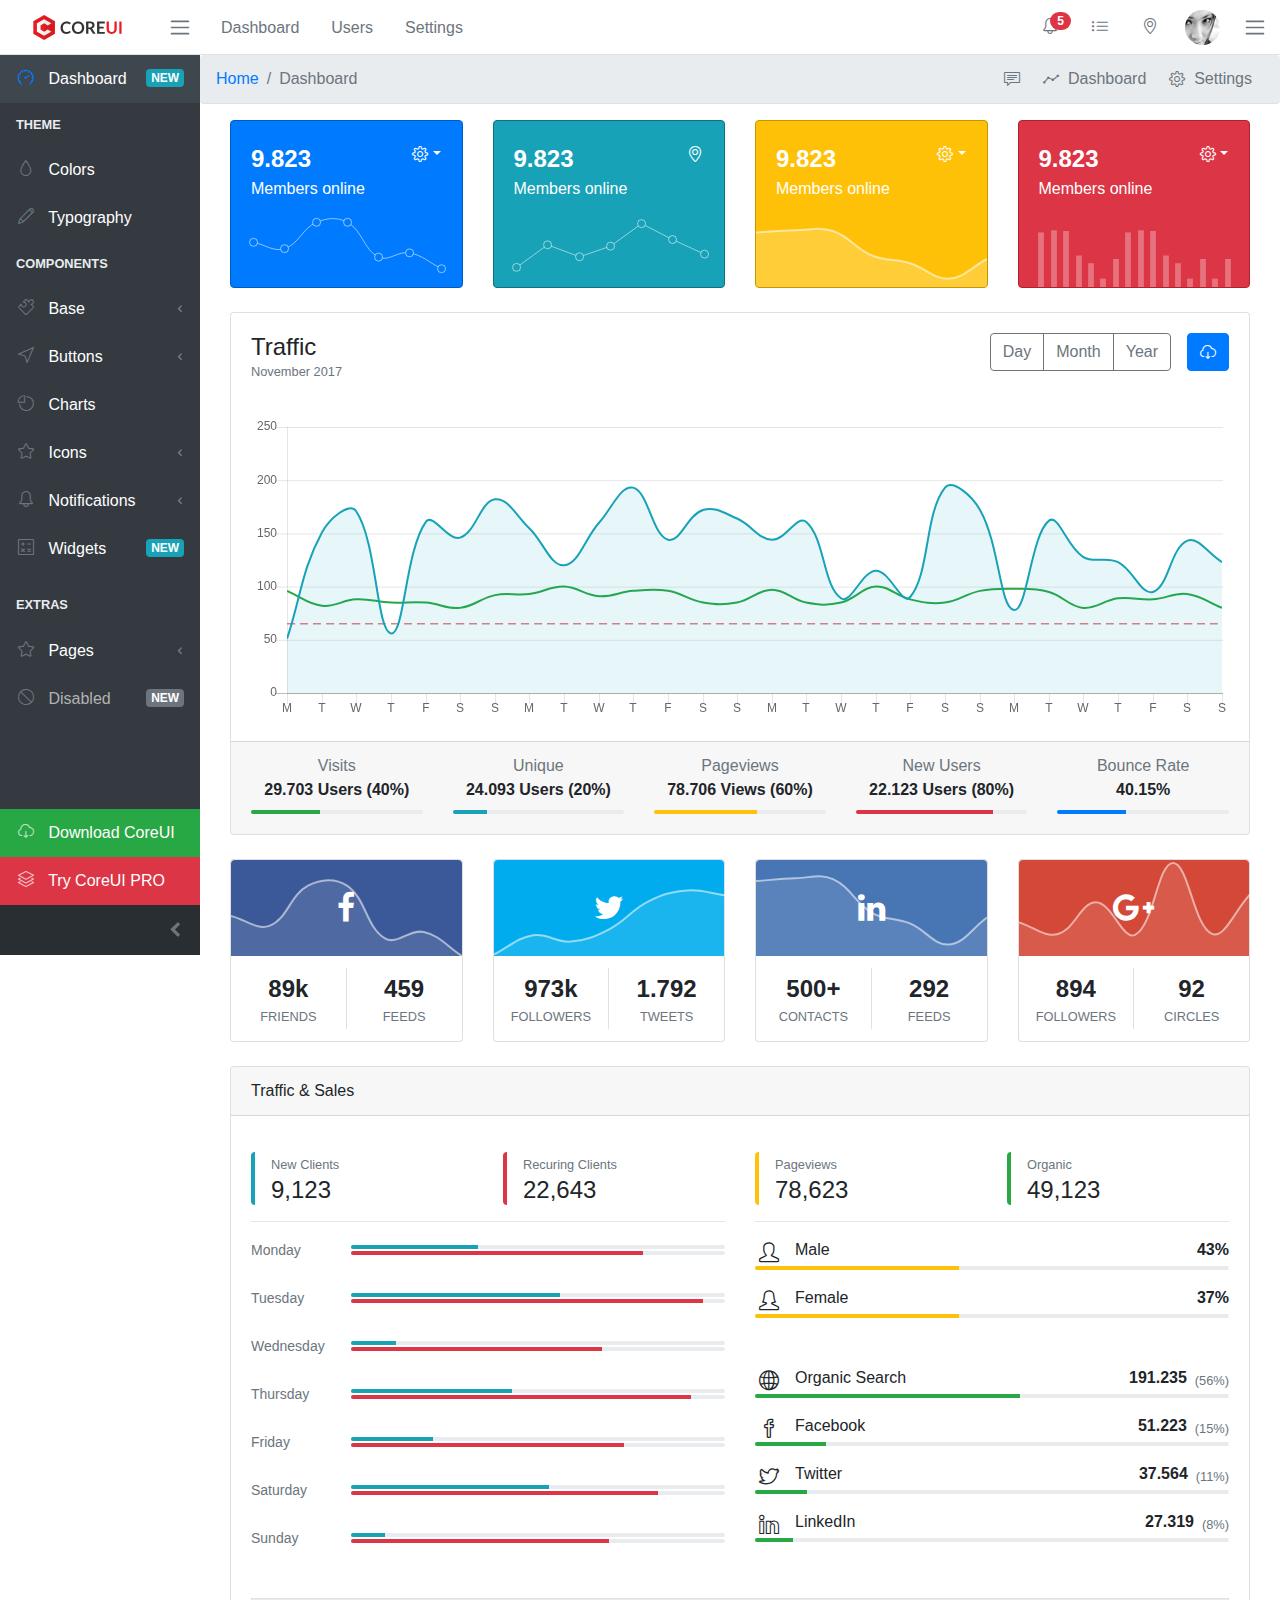
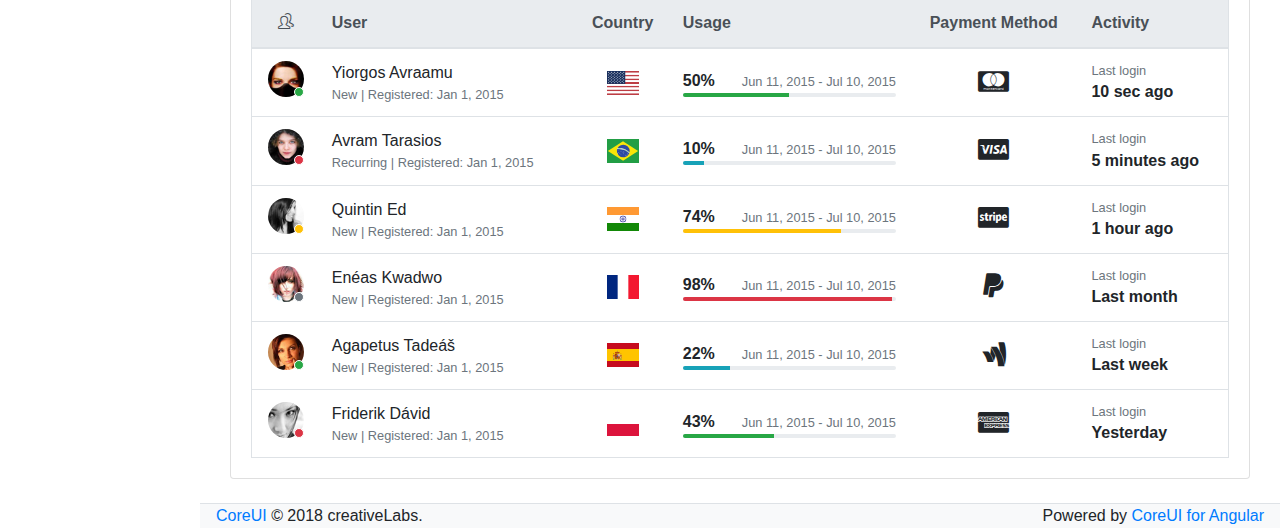
==== index.html @ 4077d8a5 "Auto-generated commit" ====
<!doctype html>
<html lang="en">

<head>
  <meta charset="utf-8">
  <title>DamingCoreUi</title>
  <base href="/daming-core-ui">
  <meta name="viewport" content="width=device-width, initial-scale=1">
  <link rel="icon" type="image/x-icon" href="favicon.ico">
<link rel="stylesheet" href="styles.d18be646c8362ec945e3.css"></head>

<body>
  <app-root>
    <style>
      app-root {
        display: flex;
        justify-content: center;
        align-items: center;
        height: 100vh;

        color: #fff;
        ;
        text-transform: uppercase;
        font-family: -apple-system,
          BlinkMacSystemFont,
          "Segoe UI",
          Roboto,
          Oxygen-Sans,
          Ubuntu,
          Cantarell,
          Helvetica,
          sans-serif;
        font-size: 2.5em;
        text-shadow: 2px 2px 10px rgba(0, 0, 0, 0.2);
      }

      body {
        background: rgb(10, 103, 157);
        ;
        margin: 0;
        padding: 0;
      }

      @keyframes dots {
        50% {
          transform: translateY(-.4rem);
        }

        100% {
          transform: translateY(0);
        }
      }

      .d {
        animation: dots 1.5s ease-out infinite;
      }

      .d-2 {
        animation-delay: .5s;
      }

      .d-3 {
        animation-delay: 1s;
      }
    </style>

    Loading<span class="d">.</span><span class="d d-2">.</span><span class="d d-3">.</span>
  </app-root>
<script type="text/javascript" src="runtime.64cb53bbcc545e497246.js"></script><script type="text/javascript" src="polyfills.f9302dbc86152f29479f.js"></script><script type="text/javascript" src="main.f759478e55ff277aed8b.js"></script></body>

</html>
---- styles.d18be646c8362ec945e3.css ----
@charset "UTF-8";/*!
 * Bootstrap v4.2.1 (https://getbootstrap.com/)
 * Copyright 2011-2018 The Bootstrap Authors
 * Copyright 2011-2018 Twitter, Inc.
 * Licensed under MIT (https://github.com/twbs/bootstrap/blob/master/LICENSE)
 *//*!
 *  Font Awesome 4.7.0 by @davegandy - http://fontawesome.io - @fontawesome
 *  License - http://fontawesome.io/license (Font: SIL OFL 1.1, CSS: MIT License)
 */@font-face{font-family:FontAwesome;src:url(fontawesome-webfont.674f50d287a8c48dc19b.eot?v=4.7.0);src:url(fontawesome-webfont.674f50d287a8c48dc19b.eot?#iefix&v=4.7.0) format('embedded-opentype'),url(fontawesome-webfont.af7ae505a9eed503f8b8.woff2?v=4.7.0) format('woff2'),url(fontawesome-webfont.fee66e712a8a08eef580.woff?v=4.7.0) format('woff'),url(fontawesome-webfont.b06871f281fee6b241d6.ttf?v=4.7.0) format('truetype'),url(fontawesome-webfont.912ec66d7572ff821749.svg?v=4.7.0#fontawesomeregular) format('svg');font-weight:400;font-style:normal}.fa{display:inline-block;font:14px/1 FontAwesome;font-size:inherit;text-rendering:auto;-webkit-font-smoothing:antialiased;-moz-osx-font-smoothing:grayscale}.fa-lg{font-size:1.33333333em;line-height:.75em;vertical-align:-15%}.fa-2x{font-size:2em}.fa-3x{font-size:3em}.fa-4x{font-size:4em}.fa-5x{font-size:5em}.fa-fw{width:1.28571429em;text-align:center}.fa-ul{padding-left:0;margin-left:2.14285714em;list-style-type:none}.fa-ul>li{position:relative}.fa-li{position:absolute;left:-2.14285714em;width:2.14285714em;top:.14285714em;text-align:center}.fa-li.fa-lg{left:-1.85714286em}.fa-border{padding:.2em .25em .15em;border:.08em solid #eee;border-radius:.1em}.fa-pull-left{float:left}.fa-pull-right{float:right}.fa.fa-pull-left{margin-right:.3em}.fa.fa-pull-right{margin-left:.3em}.pull-right{float:right}.pull-left{float:left}.fa.pull-left{margin-right:.3em}.fa.pull-right{margin-left:.3em}.fa-spin{-webkit-animation:2s linear infinite fa-spin;animation:2s linear infinite fa-spin}.fa-pulse{-webkit-animation:1s steps(8) infinite fa-spin;animation:1s steps(8) infinite fa-spin}@-webkit-keyframes fa-spin{0%{-webkit-transform:rotate(0);transform:rotate(0)}100%{-webkit-transform:rotate(359deg);transform:rotate(359deg)}}@keyframes fa-spin{0%{-webkit-transform:rotate(0);transform:rotate(0)}100%{-webkit-transform:rotate(359deg);transform:rotate(359deg)}}.fa-rotate-90{-ms-filter:"progid:DXImageTransform.Microsoft.BasicImage(rotation=1)";-webkit-transform:rotate(90deg);transform:rotate(90deg)}.fa-rotate-180{-ms-filter:"progid:DXImageTransform.Microsoft.BasicImage(rotation=2)";-webkit-transform:rotate(180deg);transform:rotate(180deg)}.fa-rotate-270{-ms-filter:"progid:DXImageTransform.Microsoft.BasicImage(rotation=3)";-webkit-transform:rotate(270deg);transform:rotate(270deg)}.fa-flip-horizontal{-ms-filter:"progid:DXImageTransform.Microsoft.BasicImage(rotation=0, mirror=1)";-webkit-transform:scale(-1,1);transform:scale(-1,1)}.fa-flip-vertical{-ms-filter:"progid:DXImageTransform.Microsoft.BasicImage(rotation=2, mirror=1)";-webkit-transform:scale(1,-1);transform:scale(1,-1)}:root .fa-flip-horizontal,:root .fa-flip-vertical,:root .fa-rotate-180,:root .fa-rotate-270,:root .fa-rotate-90{-webkit-filter:none;filter:none}.fa-stack{position:relative;display:inline-block;width:2em;height:2em;line-height:2em;vertical-align:middle}.fa-stack-1x,.fa-stack-2x{position:absolute;left:0;width:100%;text-align:center}.fa-stack-1x{line-height:inherit}.fa-stack-2x{font-size:2em}.fa-inverse{color:#fff}.fa-glass:before{content:"\f000"}.fa-music:before{content:"\f001"}.fa-search:before{content:"\f002"}.fa-envelope-o:before{content:"\f003"}.fa-heart:before{content:"\f004"}.fa-star:before{content:"\f005"}.fa-star-o:before{content:"\f006"}.fa-user:before{content:"\f007"}.fa-film:before{content:"\f008"}.fa-th-large:before{content:"\f009"}.fa-th:before{content:"\f00a"}.fa-th-list:before{content:"\f00b"}.fa-check:before{content:"\f00c"}.fa-close:before,.fa-remove:before,.fa-times:before{content:"\f00d"}.fa-search-plus:before{content:"\f00e"}.fa-search-minus:before{content:"\f010"}.fa-power-off:before{content:"\f011"}.fa-signal:before{content:"\f012"}.fa-cog:before,.fa-gear:before{content:"\f013"}.fa-trash-o:before{content:"\f014"}.fa-home:before{content:"\f015"}.fa-file-o:before{content:"\f016"}.fa-clock-o:before{content:"\f017"}.fa-road:before{content:"\f018"}.fa-download:before{content:"\f019"}.fa-arrow-circle-o-down:before{content:"\f01a"}.fa-arrow-circle-o-up:before{content:"\f01b"}.fa-inbox:before{content:"\f01c"}.fa-play-circle-o:before{content:"\f01d"}.fa-repeat:before,.fa-rotate-right:before{content:"\f01e"}.fa-refresh:before{content:"\f021"}.fa-list-alt:before{content:"\f022"}.fa-lock:before{content:"\f023"}.fa-flag:before{content:"\f024"}.fa-headphones:before{content:"\f025"}.fa-volume-off:before{content:"\f026"}.fa-volume-down:before{content:"\f027"}.fa-volume-up:before{content:"\f028"}.fa-qrcode:before{content:"\f029"}.fa-barcode:before{content:"\f02a"}.fa-tag:before{content:"\f02b"}.fa-tags:before{content:"\f02c"}.fa-book:before{content:"\f02d"}.fa-bookmark:before{content:"\f02e"}.fa-print:before{content:"\f02f"}.fa-camera:before{content:"\f030"}.fa-font:before{content:"\f031"}.fa-bold:before{content:"\f032"}.fa-italic:before{content:"\f033"}.fa-text-height:before{content:"\f034"}.fa-text-width:before{content:"\f035"}.fa-align-left:before{content:"\f036"}.fa-align-center:before{content:"\f037"}.fa-align-right:before{content:"\f038"}.fa-align-justify:before{content:"\f039"}.fa-list:before{content:"\f03a"}.fa-dedent:before,.fa-outdent:before{content:"\f03b"}.fa-indent:before{content:"\f03c"}.fa-video-camera:before{content:"\f03d"}.fa-image:before,.fa-photo:before,.fa-picture-o:before{content:"\f03e"}.fa-pencil:before{content:"\f040"}.fa-map-marker:before{content:"\f041"}.fa-adjust:before{content:"\f042"}.fa-tint:before{content:"\f043"}.fa-edit:before,.fa-pencil-square-o:before{content:"\f044"}.fa-share-square-o:before{content:"\f045"}.fa-check-square-o:before{content:"\f046"}.fa-arrows:before{content:"\f047"}.fa-step-backward:before{content:"\f048"}.fa-fast-backward:before{content:"\f049"}.fa-backward:before{content:"\f04a"}.fa-play:before{content:"\f04b"}.fa-pause:before{content:"\f04c"}.fa-stop:before{content:"\f04d"}.fa-forward:before{content:"\f04e"}.fa-fast-forward:before{content:"\f050"}.fa-step-forward:before{content:"\f051"}.fa-eject:before{content:"\f052"}.fa-chevron-left:before{content:"\f053"}.fa-chevron-right:before{content:"\f054"}.fa-plus-circle:before{content:"\f055"}.fa-minus-circle:before{content:"\f056"}.fa-times-circle:before{content:"\f057"}.fa-check-circle:before{content:"\f058"}.fa-question-circle:before{content:"\f059"}.fa-info-circle:before{content:"\f05a"}.fa-crosshairs:before{content:"\f05b"}.fa-times-circle-o:before{content:"\f05c"}.fa-check-circle-o:before{content:"\f05d"}.fa-ban:before{content:"\f05e"}.fa-arrow-left:before{content:"\f060"}.fa-arrow-right:before{content:"\f061"}.fa-arrow-up:before{content:"\f062"}.fa-arrow-down:before{content:"\f063"}.fa-mail-forward:before,.fa-share:before{content:"\f064"}.fa-expand:before{content:"\f065"}.fa-compress:before{content:"\f066"}.fa-plus:before{content:"\f067"}.fa-minus:before{content:"\f068"}.fa-asterisk:before{content:"\f069"}.fa-exclamation-circle:before{content:"\f06a"}.fa-gift:before{content:"\f06b"}.fa-leaf:before{content:"\f06c"}.fa-fire:before{content:"\f06d"}.fa-eye:before{content:"\f06e"}.fa-eye-slash:before{content:"\f070"}.fa-exclamation-triangle:before,.fa-warning:before{content:"\f071"}.fa-plane:before{content:"\f072"}.fa-calendar:before{content:"\f073"}.fa-random:before{content:"\f074"}.fa-comment:before{content:"\f075"}.fa-magnet:before{content:"\f076"}.fa-chevron-up:before{content:"\f077"}.fa-chevron-down:before{content:"\f078"}.fa-retweet:before{content:"\f079"}.fa-shopping-cart:before{content:"\f07a"}.fa-folder:before{content:"\f07b"}.fa-folder-open:before{content:"\f07c"}.fa-arrows-v:before{content:"\f07d"}.fa-arrows-h:before{content:"\f07e"}.fa-bar-chart-o:before,.fa-bar-chart:before{content:"\f080"}.fa-twitter-square:before{content:"\f081"}.fa-facebook-square:before{content:"\f082"}.fa-camera-retro:before{content:"\f083"}.fa-key:before{content:"\f084"}.fa-cogs:before,.fa-gears:before{content:"\f085"}.fa-comments:before{content:"\f086"}.fa-thumbs-o-up:before{content:"\f087"}.fa-thumbs-o-down:before{content:"\f088"}.fa-star-half:before{content:"\f089"}.fa-heart-o:before{content:"\f08a"}.fa-sign-out:before{content:"\f08b"}.fa-linkedin-square:before{content:"\f08c"}.fa-thumb-tack:before{content:"\f08d"}.fa-external-link:before{content:"\f08e"}.fa-sign-in:before{content:"\f090"}.fa-trophy:before{content:"\f091"}.fa-github-square:before{content:"\f092"}.fa-upload:before{content:"\f093"}.fa-lemon-o:before{content:"\f094"}.fa-phone:before{content:"\f095"}.fa-square-o:before{content:"\f096"}.fa-bookmark-o:before{content:"\f097"}.fa-phone-square:before{content:"\f098"}.fa-twitter:before{content:"\f099"}.fa-facebook-f:before,.fa-facebook:before{content:"\f09a"}.fa-github:before{content:"\f09b"}.fa-unlock:before{content:"\f09c"}.fa-credit-card:before{content:"\f09d"}.fa-feed:before,.fa-rss:before{content:"\f09e"}.fa-hdd-o:before{content:"\f0a0"}.fa-bullhorn:before{content:"\f0a1"}.fa-bell:before{content:"\f0f3"}.fa-certificate:before{content:"\f0a3"}.fa-hand-o-right:before{content:"\f0a4"}.fa-hand-o-left:before{content:"\f0a5"}.fa-hand-o-up:before{content:"\f0a6"}.fa-hand-o-down:before{content:"\f0a7"}.fa-arrow-circle-left:before{content:"\f0a8"}.fa-arrow-circle-right:before{content:"\f0a9"}.fa-arrow-circle-up:before{content:"\f0aa"}.fa-arrow-circle-down:before{content:"\f0ab"}.fa-globe:before{content:"\f0ac"}.fa-wrench:before{content:"\f0ad"}.fa-tasks:before{content:"\f0ae"}.fa-filter:before{content:"\f0b0"}.fa-briefcase:before{content:"\f0b1"}.fa-arrows-alt:before{content:"\f0b2"}.fa-group:before,.fa-users:before{content:"\f0c0"}.fa-chain:before,.fa-link:before{content:"\f0c1"}.fa-cloud:before{content:"\f0c2"}.fa-flask:before{content:"\f0c3"}.fa-cut:before,.fa-scissors:before{content:"\f0c4"}.fa-copy:before,.fa-files-o:before{content:"\f0c5"}.fa-paperclip:before{content:"\f0c6"}.fa-floppy-o:before,.fa-save:before{content:"\f0c7"}.fa-square:before{content:"\f0c8"}.fa-bars:before,.fa-navicon:before,.fa-reorder:before{content:"\f0c9"}.fa-list-ul:before{content:"\f0ca"}.fa-list-ol:before{content:"\f0cb"}.fa-strikethrough:before{content:"\f0cc"}.fa-underline:before{content:"\f0cd"}.fa-table:before{content:"\f0ce"}.fa-magic:before{content:"\f0d0"}.fa-truck:before{content:"\f0d1"}.fa-pinterest:before{content:"\f0d2"}.fa-pinterest-square:before{content:"\f0d3"}.fa-google-plus-square:before{content:"\f0d4"}.fa-google-plus:before{content:"\f0d5"}.fa-money:before{content:"\f0d6"}.fa-caret-down:before{content:"\f0d7"}.fa-caret-up:before{content:"\f0d8"}.fa-caret-left:before{content:"\f0d9"}.fa-caret-right:before{content:"\f0da"}.fa-columns:before{content:"\f0db"}.fa-sort:before,.fa-unsorted:before{content:"\f0dc"}.fa-sort-desc:before,.fa-sort-down:before{content:"\f0dd"}.fa-sort-asc:before,.fa-sort-up:before{content:"\f0de"}.fa-envelope:before{content:"\f0e0"}.fa-linkedin:before{content:"\f0e1"}.fa-rotate-left:before,.fa-undo:before{content:"\f0e2"}.fa-gavel:before,.fa-legal:before{content:"\f0e3"}.fa-dashboard:before,.fa-tachometer:before{content:"\f0e4"}.fa-comment-o:before{content:"\f0e5"}.fa-comments-o:before{content:"\f0e6"}.fa-bolt:before,.fa-flash:before{content:"\f0e7"}.fa-sitemap:before{content:"\f0e8"}.fa-umbrella:before{content:"\f0e9"}.fa-clipboard:before,.fa-paste:before{content:"\f0ea"}.fa-lightbulb-o:before{content:"\f0eb"}.fa-exchange:before{content:"\f0ec"}.fa-cloud-download:before{content:"\f0ed"}.fa-cloud-upload:before{content:"\f0ee"}.fa-user-md:before{content:"\f0f0"}.fa-stethoscope:before{content:"\f0f1"}.fa-suitcase:before{content:"\f0f2"}.fa-bell-o:before{content:"\f0a2"}.fa-coffee:before{content:"\f0f4"}.fa-cutlery:before{content:"\f0f5"}.fa-file-text-o:before{content:"\f0f6"}.fa-building-o:before{content:"\f0f7"}.fa-hospital-o:before{content:"\f0f8"}.fa-ambulance:before{content:"\f0f9"}.fa-medkit:before{content:"\f0fa"}.fa-fighter-jet:before{content:"\f0fb"}.fa-beer:before{content:"\f0fc"}.fa-h-square:before{content:"\f0fd"}.fa-plus-square:before{content:"\f0fe"}.fa-angle-double-left:before{content:"\f100"}.fa-angle-double-right:before{content:"\f101"}.fa-angle-double-up:before{content:"\f102"}.fa-angle-double-down:before{content:"\f103"}.fa-angle-left:before{content:"\f104"}.fa-angle-right:before{content:"\f105"}.fa-angle-up:before{content:"\f106"}.fa-angle-down:before{content:"\f107"}.fa-desktop:before{content:"\f108"}.fa-laptop:before{content:"\f109"}.fa-tablet:before{content:"\f10a"}.fa-mobile-phone:before,.fa-mobile:before{content:"\f10b"}.fa-circle-o:before{content:"\f10c"}.fa-quote-left:before{content:"\f10d"}.fa-quote-right:before{content:"\f10e"}.fa-spinner:before{content:"\f110"}.fa-circle:before{content:"\f111"}.fa-mail-reply:before,.fa-reply:before{content:"\f112"}.fa-github-alt:before{content:"\f113"}.fa-folder-o:before{content:"\f114"}.fa-folder-open-o:before{content:"\f115"}.fa-smile-o:before{content:"\f118"}.fa-frown-o:before{content:"\f119"}.fa-meh-o:before{content:"\f11a"}.fa-gamepad:before{content:"\f11b"}.fa-keyboard-o:before{content:"\f11c"}.fa-flag-o:before{content:"\f11d"}.fa-flag-checkered:before{content:"\f11e"}.fa-terminal:before{content:"\f120"}.fa-code:before{content:"\f121"}.fa-mail-reply-all:before,.fa-reply-all:before{content:"\f122"}.fa-star-half-empty:before,.fa-star-half-full:before,.fa-star-half-o:before{content:"\f123"}.fa-location-arrow:before{content:"\f124"}.fa-crop:before{content:"\f125"}.fa-code-fork:before{content:"\f126"}.fa-chain-broken:before,.fa-unlink:before{content:"\f127"}.fa-question:before{content:"\f128"}.fa-info:before{content:"\f129"}.fa-exclamation:before{content:"\f12a"}.fa-superscript:before{content:"\f12b"}.fa-subscript:before{content:"\f12c"}.fa-eraser:before{content:"\f12d"}.fa-puzzle-piece:before{content:"\f12e"}.fa-microphone:before{content:"\f130"}.fa-microphone-slash:before{content:"\f131"}.fa-shield:before{content:"\f132"}.fa-calendar-o:before{content:"\f133"}.fa-fire-extinguisher:before{content:"\f134"}.fa-rocket:before{content:"\f135"}.fa-maxcdn:before{content:"\f136"}.fa-chevron-circle-left:before{content:"\f137"}.fa-chevron-circle-right:before{content:"\f138"}.fa-chevron-circle-up:before{content:"\f139"}.fa-chevron-circle-down:before{content:"\f13a"}.fa-html5:before{content:"\f13b"}.fa-css3:before{content:"\f13c"}.fa-anchor:before{content:"\f13d"}.fa-unlock-alt:before{content:"\f13e"}.fa-bullseye:before{content:"\f140"}.fa-ellipsis-h:before{content:"\f141"}.fa-ellipsis-v:before{content:"\f142"}.fa-rss-square:before{content:"\f143"}.fa-play-circle:before{content:"\f144"}.fa-ticket:before{content:"\f145"}.fa-minus-square:before{content:"\f146"}.fa-minus-square-o:before{content:"\f147"}.fa-level-up:before{content:"\f148"}.fa-level-down:before{content:"\f149"}.fa-check-square:before{content:"\f14a"}.fa-pencil-square:before{content:"\f14b"}.fa-external-link-square:before{content:"\f14c"}.fa-share-square:before{content:"\f14d"}.fa-compass:before{content:"\f14e"}.fa-caret-square-o-down:before,.fa-toggle-down:before{content:"\f150"}.fa-caret-square-o-up:before,.fa-toggle-up:before{content:"\f151"}.fa-caret-square-o-right:before,.fa-toggle-right:before{content:"\f152"}.fa-eur:before,.fa-euro:before{content:"\f153"}.fa-gbp:before{content:"\f154"}.fa-dollar:before,.fa-usd:before{content:"\f155"}.fa-inr:before,.fa-rupee:before{content:"\f156"}.fa-cny:before,.fa-jpy:before,.fa-rmb:before,.fa-yen:before{content:"\f157"}.fa-rouble:before,.fa-rub:before,.fa-ruble:before{content:"\f158"}.fa-krw:before,.fa-won:before{content:"\f159"}.fa-bitcoin:before,.fa-btc:before{content:"\f15a"}.fa-file:before{content:"\f15b"}.fa-file-text:before{content:"\f15c"}.fa-sort-alpha-asc:before{content:"\f15d"}.fa-sort-alpha-desc:before{content:"\f15e"}.fa-sort-amount-asc:before{content:"\f160"}.fa-sort-amount-desc:before{content:"\f161"}.fa-sort-numeric-asc:before{content:"\f162"}.fa-sort-numeric-desc:before{content:"\f163"}.fa-thumbs-up:before{content:"\f164"}.fa-thumbs-down:before{content:"\f165"}.fa-youtube-square:before{content:"\f166"}.fa-youtube:before{content:"\f167"}.fa-xing:before{content:"\f168"}.fa-xing-square:before{content:"\f169"}.fa-youtube-play:before{content:"\f16a"}.fa-dropbox:before{content:"\f16b"}.fa-stack-overflow:before{content:"\f16c"}.fa-instagram:before{content:"\f16d"}.fa-flickr:before{content:"\f16e"}.fa-adn:before{content:"\f170"}.fa-bitbucket:before{content:"\f171"}.fa-bitbucket-square:before{content:"\f172"}.fa-tumblr:before{content:"\f173"}.fa-tumblr-square:before{content:"\f174"}.fa-long-arrow-down:before{content:"\f175"}.fa-long-arrow-up:before{content:"\f176"}.fa-long-arrow-left:before{content:"\f177"}.fa-long-arrow-right:before{content:"\f178"}.fa-apple:before{content:"\f179"}.fa-windows:before{content:"\f17a"}.fa-android:before{content:"\f17b"}.fa-linux:before{content:"\f17c"}.fa-dribbble:before{content:"\f17d"}.fa-skype:before{content:"\f17e"}.fa-foursquare:before{content:"\f180"}.fa-trello:before{content:"\f181"}.fa-female:before{content:"\f182"}.fa-male:before{content:"\f183"}.fa-gittip:before,.fa-gratipay:before{content:"\f184"}.fa-sun-o:before{content:"\f185"}.fa-moon-o:before{content:"\f186"}.fa-archive:before{content:"\f187"}.fa-bug:before{content:"\f188"}.fa-vk:before{content:"\f189"}.fa-weibo:before{content:"\f18a"}.fa-renren:before{content:"\f18b"}.fa-pagelines:before{content:"\f18c"}.fa-stack-exchange:before{content:"\f18d"}.fa-arrow-circle-o-right:before{content:"\f18e"}.fa-arrow-circle-o-left:before{content:"\f190"}.fa-caret-square-o-left:before,.fa-toggle-left:before{content:"\f191"}.fa-dot-circle-o:before{content:"\f192"}.fa-wheelchair:before{content:"\f193"}.fa-vimeo-square:before{content:"\f194"}.fa-try:before,.fa-turkish-lira:before{content:"\f195"}.fa-plus-square-o:before{content:"\f196"}.fa-space-shuttle:before{content:"\f197"}.fa-slack:before{content:"\f198"}.fa-envelope-square:before{content:"\f199"}.fa-wordpress:before{content:"\f19a"}.fa-openid:before{content:"\f19b"}.fa-bank:before,.fa-institution:before,.fa-university:before{content:"\f19c"}.fa-graduation-cap:before,.fa-mortar-board:before{content:"\f19d"}.fa-yahoo:before{content:"\f19e"}.fa-google:before{content:"\f1a0"}.fa-reddit:before{content:"\f1a1"}.fa-reddit-square:before{content:"\f1a2"}.fa-stumbleupon-circle:before{content:"\f1a3"}.fa-stumbleupon:before{content:"\f1a4"}.fa-delicious:before{content:"\f1a5"}.fa-digg:before{content:"\f1a6"}.fa-pied-piper-pp:before{content:"\f1a7"}.fa-pied-piper-alt:before{content:"\f1a8"}.fa-drupal:before{content:"\f1a9"}.fa-joomla:before{content:"\f1aa"}.fa-language:before{content:"\f1ab"}.fa-fax:before{content:"\f1ac"}.fa-building:before{content:"\f1ad"}.fa-child:before{content:"\f1ae"}.fa-paw:before{content:"\f1b0"}.fa-spoon:before{content:"\f1b1"}.fa-cube:before{content:"\f1b2"}.fa-cubes:before{content:"\f1b3"}.fa-behance:before{content:"\f1b4"}.fa-behance-square:before{content:"\f1b5"}.fa-steam:before{content:"\f1b6"}.fa-steam-square:before{content:"\f1b7"}.fa-recycle:before{content:"\f1b8"}.fa-automobile:before,.fa-car:before{content:"\f1b9"}.fa-cab:before,.fa-taxi:before{content:"\f1ba"}.fa-tree:before{content:"\f1bb"}.fa-spotify:before{content:"\f1bc"}.fa-deviantart:before{content:"\f1bd"}.fa-soundcloud:before{content:"\f1be"}.fa-database:before{content:"\f1c0"}.fa-file-pdf-o:before{content:"\f1c1"}.fa-file-word-o:before{content:"\f1c2"}.fa-file-excel-o:before{content:"\f1c3"}.fa-file-powerpoint-o:before{content:"\f1c4"}.fa-file-image-o:before,.fa-file-photo-o:before,.fa-file-picture-o:before{content:"\f1c5"}.fa-file-archive-o:before,.fa-file-zip-o:before{content:"\f1c6"}.fa-file-audio-o:before,.fa-file-sound-o:before{content:"\f1c7"}.fa-file-movie-o:before,.fa-file-video-o:before{content:"\f1c8"}.fa-file-code-o:before{content:"\f1c9"}.fa-vine:before{content:"\f1ca"}.fa-codepen:before{content:"\f1cb"}.fa-jsfiddle:before{content:"\f1cc"}.fa-life-bouy:before,.fa-life-buoy:before,.fa-life-ring:before,.fa-life-saver:before,.fa-support:before{content:"\f1cd"}.fa-circle-o-notch:before{content:"\f1ce"}.fa-ra:before,.fa-rebel:before,.fa-resistance:before{content:"\f1d0"}.fa-empire:before,.fa-ge:before{content:"\f1d1"}.fa-git-square:before{content:"\f1d2"}.fa-git:before{content:"\f1d3"}.fa-hacker-news:before,.fa-y-combinator-square:before,.fa-yc-square:before{content:"\f1d4"}.fa-tencent-weibo:before{content:"\f1d5"}.fa-qq:before{content:"\f1d6"}.fa-wechat:before,.fa-weixin:before{content:"\f1d7"}.fa-paper-plane:before,.fa-send:before{content:"\f1d8"}.fa-paper-plane-o:before,.fa-send-o:before{content:"\f1d9"}.fa-history:before{content:"\f1da"}.fa-circle-thin:before{content:"\f1db"}.fa-header:before{content:"\f1dc"}.fa-paragraph:before{content:"\f1dd"}.fa-sliders:before{content:"\f1de"}.fa-share-alt:before{content:"\f1e0"}.fa-share-alt-square:before{content:"\f1e1"}.fa-bomb:before{content:"\f1e2"}.fa-futbol-o:before,.fa-soccer-ball-o:before{content:"\f1e3"}.fa-tty:before{content:"\f1e4"}.fa-binoculars:before{content:"\f1e5"}.fa-plug:before{content:"\f1e6"}.fa-slideshare:before{content:"\f1e7"}.fa-twitch:before{content:"\f1e8"}.fa-yelp:before{content:"\f1e9"}.fa-newspaper-o:before{content:"\f1ea"}.fa-wifi:before{content:"\f1eb"}.fa-calculator:before{content:"\f1ec"}.fa-paypal:before{content:"\f1ed"}.fa-google-wallet:before{content:"\f1ee"}.fa-cc-visa:before{content:"\f1f0"}.fa-cc-mastercard:before{content:"\f1f1"}.fa-cc-discover:before{content:"\f1f2"}.fa-cc-amex:before{content:"\f1f3"}.fa-cc-paypal:before{content:"\f1f4"}.fa-cc-stripe:before{content:"\f1f5"}.fa-bell-slash:before{content:"\f1f6"}.fa-bell-slash-o:before{content:"\f1f7"}.fa-trash:before{content:"\f1f8"}.fa-copyright:before{content:"\f1f9"}.fa-at:before{content:"\f1fa"}.fa-eyedropper:before{content:"\f1fb"}.fa-paint-brush:before{content:"\f1fc"}.fa-birthday-cake:before{content:"\f1fd"}.fa-area-chart:before{content:"\f1fe"}.fa-pie-chart:before{content:"\f200"}.fa-line-chart:before{content:"\f201"}.fa-lastfm:before{content:"\f202"}.fa-lastfm-square:before{content:"\f203"}.fa-toggle-off:before{content:"\f204"}.fa-toggle-on:before{content:"\f205"}.fa-bicycle:before{content:"\f206"}.fa-bus:before{content:"\f207"}.fa-ioxhost:before{content:"\f208"}.fa-angellist:before{content:"\f209"}.fa-cc:before{content:"\f20a"}.fa-ils:before,.fa-shekel:before,.fa-sheqel:before{content:"\f20b"}.fa-meanpath:before{content:"\f20c"}.fa-buysellads:before{content:"\f20d"}.fa-connectdevelop:before{content:"\f20e"}.fa-dashcube:before{content:"\f210"}.fa-forumbee:before{content:"\f211"}.fa-leanpub:before{content:"\f212"}.fa-sellsy:before{content:"\f213"}.fa-shirtsinbulk:before{content:"\f214"}.fa-simplybuilt:before{content:"\f215"}.fa-skyatlas:before{content:"\f216"}.fa-cart-plus:before{content:"\f217"}.fa-cart-arrow-down:before{content:"\f218"}.fa-diamond:before{content:"\f219"}.fa-ship:before{content:"\f21a"}.fa-user-secret:before{content:"\f21b"}.fa-motorcycle:before{content:"\f21c"}.fa-street-view:before{content:"\f21d"}.fa-heartbeat:before{content:"\f21e"}.fa-venus:before{content:"\f221"}.fa-mars:before{content:"\f222"}.fa-mercury:before{content:"\f223"}.fa-intersex:before,.fa-transgender:before{content:"\f224"}.fa-transgender-alt:before{content:"\f225"}.fa-venus-double:before{content:"\f226"}.fa-mars-double:before{content:"\f227"}.fa-venus-mars:before{content:"\f228"}.fa-mars-stroke:before{content:"\f229"}.fa-mars-stroke-v:before{content:"\f22a"}.fa-mars-stroke-h:before{content:"\f22b"}.fa-neuter:before{content:"\f22c"}.fa-genderless:before{content:"\f22d"}.fa-facebook-official:before{content:"\f230"}.fa-pinterest-p:before{content:"\f231"}.fa-whatsapp:before{content:"\f232"}.fa-server:before{content:"\f233"}.fa-user-plus:before{content:"\f234"}.fa-user-times:before{content:"\f235"}.fa-bed:before,.fa-hotel:before{content:"\f236"}.fa-viacoin:before{content:"\f237"}.fa-train:before{content:"\f238"}.fa-subway:before{content:"\f239"}.fa-medium:before{content:"\f23a"}.fa-y-combinator:before,.fa-yc:before{content:"\f23b"}.fa-optin-monster:before{content:"\f23c"}.fa-opencart:before{content:"\f23d"}.fa-expeditedssl:before{content:"\f23e"}.fa-battery-4:before,.fa-battery-full:before,.fa-battery:before{content:"\f240"}.fa-battery-3:before,.fa-battery-three-quarters:before{content:"\f241"}.fa-battery-2:before,.fa-battery-half:before{content:"\f242"}.fa-battery-1:before,.fa-battery-quarter:before{content:"\f243"}.fa-battery-0:before,.fa-battery-empty:before{content:"\f244"}.fa-mouse-pointer:before{content:"\f245"}.fa-i-cursor:before{content:"\f246"}.fa-object-group:before{content:"\f247"}.fa-object-ungroup:before{content:"\f248"}.fa-sticky-note:before{content:"\f249"}.fa-sticky-note-o:before{content:"\f24a"}.fa-cc-jcb:before{content:"\f24b"}.fa-cc-diners-club:before{content:"\f24c"}.fa-clone:before{content:"\f24d"}.fa-balance-scale:before{content:"\f24e"}.fa-hourglass-o:before{content:"\f250"}.fa-hourglass-1:before,.fa-hourglass-start:before{content:"\f251"}.fa-hourglass-2:before,.fa-hourglass-half:before{content:"\f252"}.fa-hourglass-3:before,.fa-hourglass-end:before{content:"\f253"}.fa-hourglass:before{content:"\f254"}.fa-hand-grab-o:before,.fa-hand-rock-o:before{content:"\f255"}.fa-hand-paper-o:before,.fa-hand-stop-o:before{content:"\f256"}.fa-hand-scissors-o:before{content:"\f257"}.fa-hand-lizard-o:before{content:"\f258"}.fa-hand-spock-o:before{content:"\f259"}.fa-hand-pointer-o:before{content:"\f25a"}.fa-hand-peace-o:before{content:"\f25b"}.fa-trademark:before{content:"\f25c"}.fa-registered:before{content:"\f25d"}.fa-creative-commons:before{content:"\f25e"}.fa-gg:before{content:"\f260"}.fa-gg-circle:before{content:"\f261"}.fa-tripadvisor:before{content:"\f262"}.fa-odnoklassniki:before{content:"\f263"}.fa-odnoklassniki-square:before{content:"\f264"}.fa-get-pocket:before{content:"\f265"}.fa-wikipedia-w:before{content:"\f266"}.fa-safari:before{content:"\f267"}.fa-chrome:before{content:"\f268"}.fa-firefox:before{content:"\f269"}.fa-opera:before{content:"\f26a"}.fa-internet-explorer:before{content:"\f26b"}.fa-television:before,.fa-tv:before{content:"\f26c"}.fa-contao:before{content:"\f26d"}.fa-500px:before{content:"\f26e"}.fa-amazon:before{content:"\f270"}.fa-calendar-plus-o:before{content:"\f271"}.fa-calendar-minus-o:before{content:"\f272"}.fa-calendar-times-o:before{content:"\f273"}.fa-calendar-check-o:before{content:"\f274"}.fa-industry:before{content:"\f275"}.fa-map-pin:before{content:"\f276"}.fa-map-signs:before{content:"\f277"}.fa-map-o:before{content:"\f278"}.fa-map:before{content:"\f279"}.fa-commenting:before{content:"\f27a"}.fa-commenting-o:before{content:"\f27b"}.fa-houzz:before{content:"\f27c"}.fa-vimeo:before{content:"\f27d"}.fa-black-tie:before{content:"\f27e"}.fa-fonticons:before{content:"\f280"}.fa-reddit-alien:before{content:"\f281"}.fa-edge:before{content:"\f282"}.fa-credit-card-alt:before{content:"\f283"}.fa-codiepie:before{content:"\f284"}.fa-modx:before{content:"\f285"}.fa-fort-awesome:before{content:"\f286"}.fa-usb:before{content:"\f287"}.fa-product-hunt:before{content:"\f288"}.fa-mixcloud:before{content:"\f289"}.fa-scribd:before{content:"\f28a"}.fa-pause-circle:before{content:"\f28b"}.fa-pause-circle-o:before{content:"\f28c"}.fa-stop-circle:before{content:"\f28d"}.fa-stop-circle-o:before{content:"\f28e"}.fa-shopping-bag:before{content:"\f290"}.fa-shopping-basket:before{content:"\f291"}.fa-hashtag:before{content:"\f292"}.fa-bluetooth:before{content:"\f293"}.fa-bluetooth-b:before{content:"\f294"}.fa-percent:before{content:"\f295"}.fa-gitlab:before{content:"\f296"}.fa-wpbeginner:before{content:"\f297"}.fa-wpforms:before{content:"\f298"}.fa-envira:before{content:"\f299"}.fa-universal-access:before{content:"\f29a"}.fa-wheelchair-alt:before{content:"\f29b"}.fa-question-circle-o:before{content:"\f29c"}.fa-blind:before{content:"\f29d"}.fa-audio-description:before{content:"\f29e"}.fa-volume-control-phone:before{content:"\f2a0"}.fa-braille:before{content:"\f2a1"}.fa-assistive-listening-systems:before{content:"\f2a2"}.fa-american-sign-language-interpreting:before,.fa-asl-interpreting:before{content:"\f2a3"}.fa-deaf:before,.fa-deafness:before,.fa-hard-of-hearing:before{content:"\f2a4"}.fa-glide:before{content:"\f2a5"}.fa-glide-g:before{content:"\f2a6"}.fa-sign-language:before,.fa-signing:before{content:"\f2a7"}.fa-low-vision:before{content:"\f2a8"}.fa-viadeo:before{content:"\f2a9"}.fa-viadeo-square:before{content:"\f2aa"}.fa-snapchat:before{content:"\f2ab"}.fa-snapchat-ghost:before{content:"\f2ac"}.fa-snapchat-square:before{content:"\f2ad"}.fa-pied-piper:before{content:"\f2ae"}.fa-first-order:before{content:"\f2b0"}.fa-yoast:before{content:"\f2b1"}.fa-themeisle:before{content:"\f2b2"}.fa-google-plus-circle:before,.fa-google-plus-official:before{content:"\f2b3"}.fa-fa:before,.fa-font-awesome:before{content:"\f2b4"}.fa-handshake-o:before{content:"\f2b5"}.fa-envelope-open:before{content:"\f2b6"}.fa-envelope-open-o:before{content:"\f2b7"}.fa-linode:before{content:"\f2b8"}.fa-address-book:before{content:"\f2b9"}.fa-address-book-o:before{content:"\f2ba"}.fa-address-card:before,.fa-vcard:before{content:"\f2bb"}.fa-address-card-o:before,.fa-vcard-o:before{content:"\f2bc"}.fa-user-circle:before{content:"\f2bd"}.fa-user-circle-o:before{content:"\f2be"}.fa-user-o:before{content:"\f2c0"}.fa-id-badge:before{content:"\f2c1"}.fa-drivers-license:before,.fa-id-card:before{content:"\f2c2"}.fa-drivers-license-o:before,.fa-id-card-o:before{content:"\f2c3"}.fa-quora:before{content:"\f2c4"}.fa-free-code-camp:before{content:"\f2c5"}.fa-telegram:before{content:"\f2c6"}.fa-thermometer-4:before,.fa-thermometer-full:before,.fa-thermometer:before{content:"\f2c7"}.fa-thermometer-3:before,.fa-thermometer-three-quarters:before{content:"\f2c8"}.fa-thermometer-2:before,.fa-thermometer-half:before{content:"\f2c9"}.fa-thermometer-1:before,.fa-thermometer-quarter:before{content:"\f2ca"}.fa-thermometer-0:before,.fa-thermometer-empty:before{content:"\f2cb"}.fa-shower:before{content:"\f2cc"}.fa-bath:before,.fa-bathtub:before,.fa-s15:before{content:"\f2cd"}.fa-podcast:before{content:"\f2ce"}.fa-window-maximize:before{content:"\f2d0"}.fa-window-minimize:before{content:"\f2d1"}.fa-window-restore:before{content:"\f2d2"}.fa-times-rectangle:before,.fa-window-close:before{content:"\f2d3"}.fa-times-rectangle-o:before,.fa-window-close-o:before{content:"\f2d4"}.fa-bandcamp:before{content:"\f2d5"}.fa-grav:before{content:"\f2d6"}.fa-etsy:before{content:"\f2d7"}.fa-imdb:before{content:"\f2d8"}.fa-ravelry:before{content:"\f2d9"}.fa-eercast:before{content:"\f2da"}.fa-microchip:before{content:"\f2db"}.fa-snowflake-o:before{content:"\f2dc"}.fa-superpowers:before{content:"\f2dd"}.fa-wpexplorer:before{content:"\f2de"}.fa-meetup:before{content:"\f2e0"}.sr-only{margin:-1px;clip:rect(0,0,0,0)}.sr-only-focusable:active,.sr-only-focusable:focus{margin:0;clip:auto}.flag-icon-background{background-size:contain;background-position:50%;background-repeat:no-repeat}.flag-icon{background-size:contain;background-position:50%;background-repeat:no-repeat;position:relative;display:inline-block;width:1.33333333em;line-height:1em}.flag-icon:before{content:"\00a0"}.flag-icon.flag-icon-squared{width:1em}.flag-icon-ad{background-image:url(ad.4fc7c4c1505769826e43.svg)}.flag-icon-ad.flag-icon-squared{background-image:url(ad.486d25a79ba1ee551360.svg)}.flag-icon-ae{background-image:url(ae.9fd1fcbfedb5ace0e6e6.svg)}.flag-icon-ae.flag-icon-squared{background-image:url(ae.7847726d0663899a3e31.svg)}.flag-icon-af{background-image:url(af.b040d0176a79dd3b7320.svg)}.flag-icon-af.flag-icon-squared{background-image:url(af.26d0dcc74a1febaea3cf.svg)}.flag-icon-ag{background-image:url(ag.5c33e55d155844898cdd.svg)}.flag-icon-ag.flag-icon-squared{background-image:url(ag.53a600867bab3b2284da.svg)}.flag-icon-ai{background-image:url(ai.2bb08d7d607bfc13c34c.svg)}.flag-icon-ai.flag-icon-squared{background-image:url(ai.7445e66f4bd50d3b016a.svg)}.flag-icon-al{background-image:url(al.01225bebffa3b3d92a5f.svg)}.flag-icon-al.flag-icon-squared{background-image:url(al.633e8642cac145652ccd.svg)}.flag-icon-am{background-image:url(am.06509258e6113e2e0e54.svg)}.flag-icon-am.flag-icon-squared{background-image:url(am.c86a9e1691e7ab36234a.svg)}.flag-icon-ao{background-image:url(ao.4e70ca93b1286e2d049f.svg)}.flag-icon-ao.flag-icon-squared{background-image:url(ao.8484ac5ace453f56e856.svg)}.flag-icon-aq{background-image:url(aq.b95845ac31dcda104cf5.svg)}.flag-icon-aq.flag-icon-squared{background-image:url(aq.c61dd4213d496831c112.svg)}.flag-icon-ar{background-image:url(ar.4d01e57804727af96e6b.svg)}.flag-icon-ar.flag-icon-squared{background-image:url(ar.cab4b98a2a589b0fe776.svg)}.flag-icon-as{background-image:url(as.e753c5e98283ce2fc1cb.svg)}.flag-icon-as.flag-icon-squared{background-image:url(as.83064c6f65a1ebc67981.svg)}.flag-icon-at{background-image:url(at.7824152b6e660004d832.svg)}.flag-icon-at.flag-icon-squared{background-image:url(at.dc2457a23381d1394091.svg)}.flag-icon-au{background-image:url(au.37a544275a1a5fbbe066.svg)}.flag-icon-au.flag-icon-squared{background-image:url(au.da96b2e8d07bf4acc317.svg)}.flag-icon-aw{background-image:url(aw.29aeb3f91f4da71e6766.svg)}.flag-icon-aw.flag-icon-squared{background-image:url(aw.f159ec168ea083c41505.svg)}.flag-icon-ax{background-image:url(ax.1aaab70377fb8b75181c.svg)}.flag-icon-ax.flag-icon-squared{background-image:url(ax.fdd00c438df18b321607.svg)}.flag-icon-az{background-image:url(az.451284cedf7277f87440.svg)}.flag-icon-az.flag-icon-squared{background-image:url(az.0b4258df02490e0504d9.svg)}.flag-icon-ba{background-image:url(ba.71010dff44cc2c8dfb46.svg)}.flag-icon-ba.flag-icon-squared{background-image:url(ba.a9dbadd71245f7d22044.svg)}.flag-icon-bb{background-image:url(bb.7bd8b0ac4adce55a674f.svg)}.flag-icon-bb.flag-icon-squared{background-image:url(bb.e08360acef490330a17f.svg)}.flag-icon-bd{background-image:url(bd.5102bab03db6e13a1650.svg)}.flag-icon-bd.flag-icon-squared{background-image:url(bd.c4a1485f3606f93b55fa.svg)}.flag-icon-be{background-image:url(be.27d8ca49197f90010475.svg)}.flag-icon-be.flag-icon-squared{background-image:url(be.f1e78c8b3266b110a4a5.svg)}.flag-icon-bf{background-image:url(bf.9a958401fd126a3c0868.svg)}.flag-icon-bf.flag-icon-squared{background-image:url(bf.48eb94de0b25013f3416.svg)}.flag-icon-bg{background-image:url(bg.3d762564b2be000f52ca.svg)}.flag-icon-bg.flag-icon-squared{background-image:url(bg.7163fe7683bf09611884.svg)}.flag-icon-bh{background-image:url(bh.392927ca04d16448d14e.svg)}.flag-icon-bh.flag-icon-squared{background-image:url(bh.290519a3ed05bbfa54c4.svg)}.flag-icon-bi{background-image:url(bi.9b802ccabfab6dc5ddf8.svg)}.flag-icon-bi.flag-icon-squared{background-image:url(bi.3e29b35ccab81ed71fa4.svg)}.flag-icon-bj{background-image:url(bj.148de921897066d0f214.svg)}.flag-icon-bj.flag-icon-squared{background-image:url(bj.b6387659d755f8364b76.svg)}.flag-icon-bl{background-image:url(bl.38e27b684c0a7f079cc7.svg)}.flag-icon-bl.flag-icon-squared{background-image:url(bl.4d724b8ec2c508cf9abf.svg)}.flag-icon-bm{background-image:url(bm.ca26b6f54cd34e40839c.svg)}.flag-icon-bm.flag-icon-squared{background-image:url(bm.a523291dab46eb5ea569.svg)}.flag-icon-bn{background-image:url(bn.80c35c4c3177156ff0e1.svg)}.flag-icon-bn.flag-icon-squared{background-image:url(bn.4f010489273c99561205.svg)}.flag-icon-bo{background-image:url(bo.c83fd441e19d431768ed.svg)}.flag-icon-bo.flag-icon-squared{background-image:url(bo.cd93219fe50df8d489de.svg)}.flag-icon-bq{background-image:url(bq.b551016fbdf64b9d22f1.svg)}.flag-icon-bq.flag-icon-squared{background-image:url(bq.d6da2e848d831d87d516.svg)}.flag-icon-br{background-image:url(br.c834cb5b54aadf9673f6.svg)}.flag-icon-br.flag-icon-squared{background-image:url(br.a82efeaff853f1cf8cf8.svg)}.flag-icon-bs{background-image:url(bs.910d4bd079b869f49391.svg)}.flag-icon-bs.flag-icon-squared{background-image:url(bs.6fe877e157af3feb0987.svg)}.flag-icon-bt{background-image:url(bt.acfa822b42353a0e1633.svg)}.flag-icon-bt.flag-icon-squared{background-image:url(bt.e502aa33ba1facb42dc7.svg)}.flag-icon-bv{background-image:url(bv.07434a841ad80dc5ab45.svg)}.flag-icon-bv.flag-icon-squared{background-image:url(bv.b70ab2f2a1fdb7d66f68.svg)}.flag-icon-bw{background-image:url(bw.d1585fdf351c0bcd56a0.svg)}.flag-icon-bw.flag-icon-squared{background-image:url(bw.d9e5e45f7cabb9c0790b.svg)}.flag-icon-by{background-image:url(by.26a195de8eed70c1be4a.svg)}.flag-icon-by.flag-icon-squared{background-image:url(by.80b2d2dd15003da07957.svg)}.flag-icon-bz{background-image:url(bz.e7e7013d46d9e770ca3a.svg)}.flag-icon-bz.flag-icon-squared{background-image:url(bz.510d2519e35c7735178e.svg)}.flag-icon-ca{background-image:url(ca.ce1431089b9cba8ed19a.svg)}.flag-icon-ca.flag-icon-squared{background-image:url(ca.5916ba94ac216d2e1c23.svg)}.flag-icon-cc{background-image:url(cc.ecc0e32127e3e743df24.svg)}.flag-icon-cc.flag-icon-squared{background-image:url(cc.722f0576fc03cb0b7dc0.svg)}.flag-icon-cd{background-image:url(cd.cd346cdc7caa41680302.svg)}.flag-icon-cd.flag-icon-squared{background-image:url(cd.b43f872e1441147e9389.svg)}.flag-icon-cf{background-image:url(cf.667c7a422ea1e92f9718.svg)}.flag-icon-cf.flag-icon-squared{background-image:url(cf.1bc217dc2a400899db46.svg)}.flag-icon-cg{background-image:url(cg.c8c05bfe0d270cc8c717.svg)}.flag-icon-cg.flag-icon-squared{background-image:url(cg.8373836c83f0ae012b42.svg)}.flag-icon-ch{background-image:url(ch.9c26f60a63bf575c6b7b.svg)}.flag-icon-ch.flag-icon-squared{background-image:url(ch.252c409ba2d2600aaf08.svg)}.flag-icon-ci{background-image:url(ci.d939dcac611747f6857e.svg)}.flag-icon-ci.flag-icon-squared{background-image:url(ci.26a62321690cd175f473.svg)}.flag-icon-ck{background-image:url(ck.bd3a061cfdfb9a0c9e10.svg)}.flag-icon-ck.flag-icon-squared{background-image:url(ck.d66de29cda9f7872d1a3.svg)}.flag-icon-cl{background-image:url(cl.7709f09f2086cc6f774c.svg)}.flag-icon-cl.flag-icon-squared{background-image:url(cl.6d63ff70245fe5abcbf9.svg)}.flag-icon-cm{background-image:url(cm.5799ad4c126b0a6b1a3f.svg)}.flag-icon-cm.flag-icon-squared{background-image:url(cm.c972441e6e4522441d18.svg)}.flag-icon-cn{background-image:url(cn.02c229de4d98ea166838.svg)}.flag-icon-cn.flag-icon-squared{background-image:url(cn.a94c93941a4d8907fc2b.svg)}.flag-icon-co{background-image:url(co.3b252a1a91262604a528.svg)}.flag-icon-co.flag-icon-squared{background-image:url(co.41244c207c1c8c92c014.svg)}.flag-icon-cr{background-image:url(cr.7b4ebd50f5274e5bfca8.svg)}.flag-icon-cr.flag-icon-squared{background-image:url(cr.657d7dbcfdeb67b9324d.svg)}.flag-icon-cu{background-image:url(cu.ff754a33d53402c46615.svg)}.flag-icon-cu.flag-icon-squared{background-image:url(cu.0b42edabb93ec1c4862f.svg)}.flag-icon-cv{background-image:url(cv.b50df3fb841396412190.svg)}.flag-icon-cv.flag-icon-squared{background-image:url(cv.20a8cfffe0e969051329.svg)}.flag-icon-cw{background-image:url(cw.6c845a30476494ef2a34.svg)}.flag-icon-cw.flag-icon-squared{background-image:url(cw.a5487f569726e06687f0.svg)}.flag-icon-cx{background-image:url(cx.6f47bd14b8c7a627cf45.svg)}.flag-icon-cx.flag-icon-squared{background-image:url(cx.9faec396778b1eea7c91.svg)}.flag-icon-cy{background-image:url(cy.f0e266512201fe79b63b.svg)}.flag-icon-cy.flag-icon-squared{background-image:url(cy.1c8c05115b97c88502b6.svg)}.flag-icon-cz{background-image:url(cz.052ec527b4bb18cd4e48.svg)}.flag-icon-cz.flag-icon-squared{background-image:url(cz.490443104ecbfc24e258.svg)}.flag-icon-de{background-image:url(de.3e726c2b6a59e6e4543c.svg)}.flag-icon-de.flag-icon-squared{background-image:url(de.4d7bac3b0b9ab578b009.svg)}.flag-icon-dj{background-image:url(dj.3cf620d9f1db1057948c.svg)}.flag-icon-dj.flag-icon-squared{background-image:url(dj.0c386d224ea283b79429.svg)}.flag-icon-dk{background-image:url(dk.eb1416e02baeee91a39f.svg)}.flag-icon-dk.flag-icon-squared{background-image:url(dk.d046fb5b6363db6e655b.svg)}.flag-icon-dm{background-image:url(dm.2910f70a40909e4caedd.svg)}.flag-icon-dm.flag-icon-squared{background-image:url(dm.5966a127bf0ab8e0f6e3.svg)}.flag-icon-do{background-image:url(do.06e1cfe3c337fb27d7e5.svg)}.flag-icon-do.flag-icon-squared{background-image:url(do.e31ff1fdfd0b527ed1b4.svg)}.flag-icon-dz{background-image:url(dz.7c2261f0f9478d4df62a.svg)}.flag-icon-dz.flag-icon-squared{background-image:url(dz.dea7ef634f60d171b144.svg)}.flag-icon-ec{background-image:url(ec.a12f3b495c5217f9f582.svg)}.flag-icon-ec.flag-icon-squared{background-image:url(ec.e1ea3417b5d1b8e2e657.svg)}.flag-icon-ee{background-image:url(ee.6088c9ceb092913b54d7.svg)}.flag-icon-ee.flag-icon-squared{background-image:url(ee.9e932a62565e7ddda051.svg)}.flag-icon-eg{background-image:url(eg.c39a7f7e272fb477e697.svg)}.flag-icon-eg.flag-icon-squared{background-image:url(eg.4259fc9ef85ca62812df.svg)}.flag-icon-eh{background-image:url(eh.61674b9fd1c02414abde.svg)}.flag-icon-eh.flag-icon-squared{background-image:url(eh.7af606702cfc4e5a49b7.svg)}.flag-icon-er{background-image:url(er.c9799558f7907ccbe07b.svg)}.flag-icon-er.flag-icon-squared{background-image:url(er.976db2b72f1dcc39f357.svg)}.flag-icon-es{background-image:url(es.cc1b41b0e9485796cebb.svg)}.flag-icon-es.flag-icon-squared{background-image:url(es.d18de46b69ab3e7efb07.svg)}.flag-icon-et{background-image:url(et.919059a46d59bd47f6ad.svg)}.flag-icon-et.flag-icon-squared{background-image:url(et.2c1adbb55f047445e01c.svg)}.flag-icon-fi{background-image:url(fi.2649533e1d44a2ef75d5.svg)}.flag-icon-fi.flag-icon-squared{background-image:url(fi.b48413bec5778656a773.svg)}.flag-icon-fj{background-image:url(fj.3e230d8e827f6c2cccb0.svg)}.flag-icon-fj.flag-icon-squared{background-image:url(fj.7cc3769d5415c64f7e14.svg)}.flag-icon-fk{background-image:url(fk.dd7bc357e2bee86baca8.svg)}.flag-icon-fk.flag-icon-squared{background-image:url(fk.2d1b653b364be637310a.svg)}.flag-icon-fm{background-image:url(fm.2b14fecb01ff1af11129.svg)}.flag-icon-fm.flag-icon-squared{background-image:url(fm.3f19d612c1d987a0948e.svg)}.flag-icon-fo{background-image:url(fo.b08620b37d2f4e306b5f.svg)}.flag-icon-fo.flag-icon-squared{background-image:url(fo.329cbed566020b8e0d7a.svg)}.flag-icon-fr{background-image:url(fr.b1156355de9691d768df.svg)}.flag-icon-fr.flag-icon-squared{background-image:url(fr.f8952213641bba462c73.svg)}.flag-icon-ga{background-image:url(ga.29f203bb2828c1aed048.svg)}.flag-icon-ga.flag-icon-squared{background-image:url(ga.33d27fe1d14e7a989255.svg)}.flag-icon-gb{background-image:url(gb.4f1b7af5c0bae6aae85c.svg)}.flag-icon-gb.flag-icon-squared{background-image:url(gb.50f7fd14ca63b8b05bdb.svg)}.flag-icon-gd{background-image:url(gd.b402c8c6fdfc7cab982e.svg)}.flag-icon-gd.flag-icon-squared{background-image:url(gd.3c05bb4957011ec7d56f.svg)}.flag-icon-ge{background-image:url(ge.292fa4585c8ab314c207.svg)}.flag-icon-ge.flag-icon-squared{background-image:url(ge.5f68e7f370e90338682f.svg)}.flag-icon-gf{background-image:url(gf.2ab15edf97187860137f.svg)}.flag-icon-gf.flag-icon-squared{background-image:url(gf.23d8b419461e2b4bec1a.svg)}.flag-icon-gg{background-image:url(gg.98f67a6ff36afda7a5ec.svg)}.flag-icon-gg.flag-icon-squared{background-image:url(gg.357e1e33666fb0844d04.svg)}.flag-icon-gh{background-image:url(gh.caedb9129bf6bd63ff40.svg)}.flag-icon-gh.flag-icon-squared{background-image:url(gh.77872d15b6a675d391e8.svg)}.flag-icon-gi{background-image:url(gi.e829d66edd3fc4e28c3c.svg)}.flag-icon-gi.flag-icon-squared{background-image:url(gi.6ecace1817c2609b2a9b.svg)}.flag-icon-gl{background-image:url(gl.28a07cffa1bb4b3152f3.svg)}.flag-icon-gl.flag-icon-squared{background-image:url(gl.28bf64e497ad74bc4ea1.svg)}.flag-icon-gm{background-image:url(gm.f06a98cd5c0b07d6c3d0.svg)}.flag-icon-gm.flag-icon-squared{background-image:url(gm.414139d5039a0584ac04.svg)}.flag-icon-gn{background-image:url(gn.36a3e9a3dd82736bfcf2.svg)}.flag-icon-gn.flag-icon-squared{background-image:url(gn.1ce64523708a4513c007.svg)}.flag-icon-gp{background-image:url(gp.fa4cab3e4ee1b865a975.svg)}.flag-icon-gp.flag-icon-squared{background-image:url(gp.c2c4da0e6afbe97dffaa.svg)}.flag-icon-gq{background-image:url(gq.385ac47e2485d7dfb0bc.svg)}.flag-icon-gq.flag-icon-squared{background-image:url(gq.0c1057b34b46bc63471a.svg)}.flag-icon-gr{background-image:url(gr.db77f48c7f332561c119.svg)}.flag-icon-gr.flag-icon-squared{background-image:url(gr.6911d46028b1431a1607.svg)}.flag-icon-gs{background-image:url(gs.175a61d9f7540ab6d862.svg)}.flag-icon-gs.flag-icon-squared{background-image:url(gs.1def7829b26a04ff77d3.svg)}.flag-icon-gt{background-image:url(gt.58f35af655d658aced08.svg)}.flag-icon-gt.flag-icon-squared{background-image:url(gt.7fe64e01367794301fee.svg)}.flag-icon-gu{background-image:url(gu.d0da25e7e2c4f411345e.svg)}.flag-icon-gu.flag-icon-squared{background-image:url(gu.243ab68e3dca89514d9a.svg)}.flag-icon-gw{background-image:url(gw.c1e88a916be1c72f688c.svg)}.flag-icon-gw.flag-icon-squared{background-image:url(gw.5ecbd93cc2eeec1d0633.svg)}.flag-icon-gy{background-image:url(gy.79fcf270400edca30d77.svg)}.flag-icon-gy.flag-icon-squared{background-image:url(gy.0653b318bc7218890284.svg)}.flag-icon-hk{background-image:url(hk.9502d7167e62fb1be4be.svg)}.flag-icon-hk.flag-icon-squared{background-image:url(hk.e671691512658bbbc7bf.svg)}.flag-icon-hm{background-image:url(hm.fe514431ce7922c28d2d.svg)}.flag-icon-hm.flag-icon-squared{background-image:url(hm.fc838ac0bb4f5ff27231.svg)}.flag-icon-hn{background-image:url(hn.9b9bee13c67ab85cd468.svg)}.flag-icon-hn.flag-icon-squared{background-image:url(hn.c94622ad395a0173231a.svg)}.flag-icon-hr{background-image:url(hr.8f6905ab9a3f09b7ad72.svg)}.flag-icon-hr.flag-icon-squared{background-image:url(hr.d01a1866ccd70d013c40.svg)}.flag-icon-ht{background-image:url(ht.a0b173aaef73a37242b2.svg)}.flag-icon-ht.flag-icon-squared{background-image:url(ht.18b350ac2dd74dfb68c1.svg)}.flag-icon-hu{background-image:url(hu.0d7409f88bca8325938e.svg)}.flag-icon-hu.flag-icon-squared{background-image:url(hu.e5e334fdd028898fe762.svg)}.flag-icon-id{background-image:url(id.17b996767ee0373a262c.svg)}.flag-icon-id.flag-icon-squared{background-image:url(id.9f708fe5bf604f5bf38a.svg)}.flag-icon-ie{background-image:url(ie.c68ff961baf04c04f9be.svg)}.flag-icon-ie.flag-icon-squared{background-image:url(ie.798a56e04350344c5937.svg)}.flag-icon-il{background-image:url(il.f62b32f0be82b0a6d694.svg)}.flag-icon-il.flag-icon-squared{background-image:url(il.c36a011de460eb2d3b8c.svg)}.flag-icon-im{background-image:url(im.ed29d9ff19c46202628e.svg)}.flag-icon-im.flag-icon-squared{background-image:url(im.6cf57263ebd4071f3af5.svg)}.flag-icon-in{background-image:url(in.e4ab7bd057c6d49f21b3.svg)}.flag-icon-in.flag-icon-squared{background-image:url(in.209ae8e9585774eb4fe3.svg)}.flag-icon-io{background-image:url(io.550553a764e49600498f.svg)}.flag-icon-io.flag-icon-squared{background-image:url(io.2d90626cf903f5aa0498.svg)}.flag-icon-iq{background-image:url(iq.30dee02831c80a89cb49.svg)}.flag-icon-iq.flag-icon-squared{background-image:url(iq.e1922026e8c0bedf3b61.svg)}.flag-icon-ir{background-image:url(ir.9023419c73718709ef96.svg)}.flag-icon-ir.flag-icon-squared{background-image:url(ir.717422e60d025fa48a0b.svg)}.flag-icon-is{background-image:url(is.cff140f41d09ba1961eb.svg)}.flag-icon-is.flag-icon-squared{background-image:url(is.ae44c07e894b0a298c57.svg)}.flag-icon-it{background-image:url(it.8d15de04f5f6e8e89cab.svg)}.flag-icon-it.flag-icon-squared{background-image:url(it.22b99ae704f3de63285b.svg)}.flag-icon-je{background-image:url(je.2026b139288b127cab01.svg)}.flag-icon-je.flag-icon-squared{background-image:url(je.862cd38b23ba01053db4.svg)}.flag-icon-jm{background-image:url(jm.67f96b2f0df34ce53d76.svg)}.flag-icon-jm.flag-icon-squared{background-image:url(jm.b7b13124a4068892dc24.svg)}.flag-icon-jo{background-image:url(jo.118c5546136b7d67daa5.svg)}.flag-icon-jo.flag-icon-squared{background-image:url(jo.5130279865a7759012e1.svg)}.flag-icon-jp{background-image:url(jp.95c2abfe2fa7c4387413.svg)}.flag-icon-jp.flag-icon-squared{background-image:url(jp.ae89446a56bc49a83f09.svg)}.flag-icon-ke{background-image:url(ke.0bbfd05193b7ca75f1b7.svg)}.flag-icon-ke.flag-icon-squared{background-image:url(ke.1c54a4899948c14d27f5.svg)}.flag-icon-kg{background-image:url(kg.e588babc47e6eb59d65b.svg)}.flag-icon-kg.flag-icon-squared{background-image:url(kg.c6895000555d24749137.svg)}.flag-icon-kh{background-image:url(kh.7f27fa7392df9f355609.svg)}.flag-icon-kh.flag-icon-squared{background-image:url(kh.25b4be5d47e920ba3a10.svg)}.flag-icon-ki{background-image:url(ki.bf675826e286eeb617c7.svg)}.flag-icon-ki.flag-icon-squared{background-image:url(ki.ca42f7e38b41cb0e0f04.svg)}.flag-icon-km{background-image:url(km.0f12d30cd1bc75d3d387.svg)}.flag-icon-km.flag-icon-squared{background-image:url(km.e0df62e410baf1d71186.svg)}.flag-icon-kn{background-image:url(kn.b0fd5e10c0f172cd3cb3.svg)}.flag-icon-kn.flag-icon-squared{background-image:url(kn.4ad12564dce8cd72eac5.svg)}.flag-icon-kp{background-image:url(kp.07ebeb5c6be5c8f85ba2.svg)}.flag-icon-kp.flag-icon-squared{background-image:url(kp.f08daf335790f99ff297.svg)}.flag-icon-kr{background-image:url(kr.6d3d963fd85ce15d80cc.svg)}.flag-icon-kr.flag-icon-squared{background-image:url(kr.68586ef8dee277d9cf13.svg)}.flag-icon-kw{background-image:url(kw.0d0ac54c4acaab7536ba.svg)}.flag-icon-kw.flag-icon-squared{background-image:url(kw.33b3292eb3089a10a5cb.svg)}.flag-icon-ky{background-image:url(ky.93a85a5572efe8d2f51d.svg)}.flag-icon-ky.flag-icon-squared{background-image:url(ky.7a1c98fc66b1959ad6cd.svg)}.flag-icon-kz{background-image:url(kz.d37cbd6165219d5bf58b.svg)}.flag-icon-kz.flag-icon-squared{background-image:url(kz.156c054bd0432d52e81d.svg)}.flag-icon-la{background-image:url(la.b61549ab9a32b7ce90b8.svg)}.flag-icon-la.flag-icon-squared{background-image:url(la.562dda7446562f813546.svg)}.flag-icon-lb{background-image:url(lb.23f85946df6ad8b8700c.svg)}.flag-icon-lb.flag-icon-squared{background-image:url(lb.8e9c186c24f3fed17b0b.svg)}.flag-icon-lc{background-image:url(lc.1c3a5554a0d8d1afaaf5.svg)}.flag-icon-lc.flag-icon-squared{background-image:url(lc.c056c2a721c5bd992bd4.svg)}.flag-icon-li{background-image:url(li.9e40c74ae0f4cc1c4832.svg)}.flag-icon-li.flag-icon-squared{background-image:url(li.7787a5f8f647a73a6973.svg)}.flag-icon-lk{background-image:url(lk.96cf4c4f16a30890687d.svg)}.flag-icon-lk.flag-icon-squared{background-image:url(lk.bf15b308ab139ff72d92.svg)}.flag-icon-lr{background-image:url(lr.039251e3b986c21ad723.svg)}.flag-icon-lr.flag-icon-squared{background-image:url(lr.6656f943933fa3febede.svg)}.flag-icon-ls{background-image:url(ls.c0799ebf1d583d0d3840.svg)}.flag-icon-ls.flag-icon-squared{background-image:url(ls.533cb320083af55b894a.svg)}.flag-icon-lt{background-image:url(lt.c3aeac0dad1dfcc917a7.svg)}.flag-icon-lt.flag-icon-squared{background-image:url(lt.70975be09055c7db032d.svg)}.flag-icon-lu{background-image:url(lu.c858787cf95b92f694db.svg)}.flag-icon-lu.flag-icon-squared{background-image:url(lu.2585715a069b9b823482.svg)}.flag-icon-lv{background-image:url(lv.8b293d984cea7db72e62.svg)}.flag-icon-lv.flag-icon-squared{background-image:url(lv.f3c1274d166407a222fa.svg)}.flag-icon-ly{background-image:url(ly.ae438f5a0664546bd81c.svg)}.flag-icon-ly.flag-icon-squared{background-image:url(ly.8b64bcbd55eb07796496.svg)}.flag-icon-ma{background-image:url(ma.60fbc221d84de9fb44f0.svg)}.flag-icon-ma.flag-icon-squared{background-image:url(ma.bee9c05416fd66f6bc44.svg)}.flag-icon-mc{background-image:url(mc.b4f4b90da30103ef9cb0.svg)}.flag-icon-mc.flag-icon-squared{background-image:url(mc.78528abed80a64294f9a.svg)}.flag-icon-md{background-image:url(md.8f2e0071fcabb0ad40b6.svg)}.flag-icon-md.flag-icon-squared{background-image:url(md.63bbfb2eaec4d73ec13a.svg)}.flag-icon-me{background-image:url(me.8096e4aa56b12c0d56d1.svg)}.flag-icon-me.flag-icon-squared{background-image:url(me.a0dbae6fcc7fe3946c55.svg)}.flag-icon-mf{background-image:url(mf.5b9ff36c7fed044c2531.svg)}.flag-icon-mf.flag-icon-squared{background-image:url(mf.487f7bd7fd30eec81e74.svg)}.flag-icon-mg{background-image:url(mg.67f5922d788548be9d49.svg)}.flag-icon-mg.flag-icon-squared{background-image:url(mg.91e10ba084cc7f7b2498.svg)}.flag-icon-mh{background-image:url(mh.6d60cee3ee8d6bee9a37.svg)}.flag-icon-mh.flag-icon-squared{background-image:url(mh.8f1f91348e69c8bf64d8.svg)}.flag-icon-mk{background-image:url(mk.ed091b887cafb2adbf04.svg)}.flag-icon-mk.flag-icon-squared{background-image:url(mk.2413b10706c9e29c439b.svg)}.flag-icon-ml{background-image:url(ml.e6f097f93a69b28225c4.svg)}.flag-icon-ml.flag-icon-squared{background-image:url(ml.204b0da4b499bc369441.svg)}.flag-icon-mm{background-image:url(mm.92e9f832a28fd293035e.svg)}.flag-icon-mm.flag-icon-squared{background-image:url(mm.8d6d26bc590adff8e84d.svg)}.flag-icon-mn{background-image:url(mn.b6529a3b13ea5080793a.svg)}.flag-icon-mn.flag-icon-squared{background-image:url(mn.3995293775c1a1837f05.svg)}.flag-icon-mo{background-image:url(mo.44f9c5552cf0d423c84a.svg)}.flag-icon-mo.flag-icon-squared{background-image:url(mo.1f249f5176c0bb29ed36.svg)}.flag-icon-mp{background-image:url(mp.aa6f2a40fea9a33e7885.svg)}.flag-icon-mp.flag-icon-squared{background-image:url(mp.2671eebebb38b8e05f01.svg)}.flag-icon-mq{background-image:url(mq.bfeadb02a0e0566b3764.svg)}.flag-icon-mq.flag-icon-squared{background-image:url(mq.a09e48650a204ba97073.svg)}.flag-icon-mr{background-image:url(mr.a3c31876aadbd5083efc.svg)}.flag-icon-mr.flag-icon-squared{background-image:url(mr.b293ed8922aead7af253.svg)}.flag-icon-ms{background-image:url(ms.d5390a0cb1e74972fee6.svg)}.flag-icon-ms.flag-icon-squared{background-image:url(ms.058b028b04940b18ad84.svg)}.flag-icon-mt{background-image:url(mt.51f074ae3fd129831ce0.svg)}.flag-icon-mt.flag-icon-squared{background-image:url(mt.fd8576042757f9d905d0.svg)}.flag-icon-mu{background-image:url(mu.896330b72092b57179e0.svg)}.flag-icon-mu.flag-icon-squared{background-image:url(mu.67c8f3621446645a9008.svg)}.flag-icon-mv{background-image:url(mv.3c896bfdad2f76fe0945.svg)}.flag-icon-mv.flag-icon-squared{background-image:url(mv.0fdc08c6985e30f2a3bf.svg)}.flag-icon-mw{background-image:url(mw.59519962a87a994a082d.svg)}.flag-icon-mw.flag-icon-squared{background-image:url(mw.290d49f1d0a391614960.svg)}.flag-icon-mx{background-image:url(mx.fc563797b5d4dad9f97c.svg)}.flag-icon-mx.flag-icon-squared{background-image:url(mx.cb47c8bfd8d9a04cb0d8.svg)}.flag-icon-my{background-image:url(my.c52af28edb1430a5e22e.svg)}.flag-icon-my.flag-icon-squared{background-image:url(my.5991a60d506f7dff3c8c.svg)}.flag-icon-mz{background-image:url(mz.1044789cd1ad77a7c37d.svg)}.flag-icon-mz.flag-icon-squared{background-image:url(mz.e8801c33d8204a7ffa94.svg)}.flag-icon-na{background-image:url(na.05f127b04c4f59ded604.svg)}.flag-icon-na.flag-icon-squared{background-image:url(na.2a5f6f2b12334e8e742f.svg)}.flag-icon-nc{background-image:url(nc.b6c1c6b3a086590ca3a6.svg)}.flag-icon-nc.flag-icon-squared{background-image:url(nc.0dba674e34d031aa3f55.svg)}.flag-icon-ne{background-image:url(ne.b7369ec74cd2a2ccf698.svg)}.flag-icon-ne.flag-icon-squared{background-image:url(ne.e56edd30b77ac6f1cae9.svg)}.flag-icon-nf{background-image:url(nf.82cb457affa8dbc92d61.svg)}.flag-icon-nf.flag-icon-squared{background-image:url(nf.8f8df7a2569c67b8a13f.svg)}.flag-icon-ng{background-image:url(ng.992459a3d0f22849b493.svg)}.flag-icon-ng.flag-icon-squared{background-image:url(ng.520463e155c2f4a38079.svg)}.flag-icon-ni{background-image:url(ni.b828dceb2ed17972a583.svg)}.flag-icon-ni.flag-icon-squared{background-image:url(ni.c90e4163df5c3a680181.svg)}.flag-icon-nl{background-image:url(nl.e336d50a0531bb958fa9.svg)}.flag-icon-nl.flag-icon-squared{background-image:url(nl.9bfd784cc633d04cc5f3.svg)}.flag-icon-no{background-image:url(no.0b41df77e951a30bbfcc.svg)}.flag-icon-no.flag-icon-squared{background-image:url(no.b7a21f544f617a59abff.svg)}.flag-icon-np{background-image:url(np.3ce0600ca4d79b3fb47a.svg)}.flag-icon-np.flag-icon-squared{background-image:url(np.a754e9e8e0d385e0cbc3.svg)}.flag-icon-nr{background-image:url(nr.34ed2f24b50edf07808d.svg)}.flag-icon-nr.flag-icon-squared{background-image:url(nr.2ef5b7c8f28f9c85d7c2.svg)}.flag-icon-nu{background-image:url(nu.caaabfca4613ea4e884c.svg)}.flag-icon-nu.flag-icon-squared{background-image:url(nu.4a4641b3a3309eaa1b68.svg)}.flag-icon-nz{background-image:url(nz.a8f100c79b238a528c1c.svg)}.flag-icon-nz.flag-icon-squared{background-image:url(nz.380c4a3a4ec8da2aaae7.svg)}.flag-icon-om{background-image:url(om.7332c94cc6d893097dd3.svg)}.flag-icon-om.flag-icon-squared{background-image:url(om.397d3f2b9cb371836f79.svg)}.flag-icon-pa{background-image:url(pa.0d16b0e8d8769ea32bc6.svg)}.flag-icon-pa.flag-icon-squared{background-image:url(pa.beb40ab6cce7b2d196d2.svg)}.flag-icon-pe{background-image:url(pe.4fb8c00609a28dbedb51.svg)}.flag-icon-pe.flag-icon-squared{background-image:url(pe.3777e89e375c7ce2926b.svg)}.flag-icon-pf{background-image:url(pf.8e525621c88b974fb4ce.svg)}.flag-icon-pf.flag-icon-squared{background-image:url(pf.a68f0f63a6036a071912.svg)}.flag-icon-pg{background-image:url(pg.9b228e6c353c0b8526b5.svg)}.flag-icon-pg.flag-icon-squared{background-image:url(pg.e3c208b910d2461947b3.svg)}.flag-icon-ph{background-image:url(ph.4e44ea60eb7a1ebb6c02.svg)}.flag-icon-ph.flag-icon-squared{background-image:url(ph.03c78e38a895fc103769.svg)}.flag-icon-pk{background-image:url(pk.3238f8e2bdaefa2a62b8.svg)}.flag-icon-pk.flag-icon-squared{background-image:url(pk.3a1264711c7dbaeeff3c.svg)}.flag-icon-pl{background-image:url(pl.562edca5bb39d66f4c92.svg)}.flag-icon-pl.flag-icon-squared{background-image:url(pl.3fe3bd51a504e4239ca5.svg)}.flag-icon-pm{background-image:url(pm.1e97e8d76fe2d553eedd.svg)}.flag-icon-pm.flag-icon-squared{background-image:url(pm.89993b1ff27bb0107946.svg)}.flag-icon-pn{background-image:url(pn.2d4ce20974609ea74c8c.svg)}.flag-icon-pn.flag-icon-squared{background-image:url(pn.3b9532b71c6c9fc76cf5.svg)}.flag-icon-pr{background-image:url(pr.b55721a59f693ffb8690.svg)}.flag-icon-pr.flag-icon-squared{background-image:url(pr.1d278b022fba04fb58b4.svg)}.flag-icon-ps{background-image:url(ps.07005a7fd06016e6cead.svg)}.flag-icon-ps.flag-icon-squared{background-image:url(ps.2992f9b92974b68d8a59.svg)}.flag-icon-pt{background-image:url(pt.c31a6c496e2c66def3f6.svg)}.flag-icon-pt.flag-icon-squared{background-image:url(pt.09cd4ef9ba4cd30ef462.svg)}.flag-icon-pw{background-image:url(pw.005061a12212476b4014.svg)}.flag-icon-pw.flag-icon-squared{background-image:url(pw.8207f6249da98267d859.svg)}.flag-icon-py{background-image:url(py.13233f64e8bc61551916.svg)}.flag-icon-py.flag-icon-squared{background-image:url(py.c5bbbec11160887362f4.svg)}.flag-icon-qa{background-image:url(qa.b314986b75f2a81f5575.svg)}.flag-icon-qa.flag-icon-squared{background-image:url(qa.78909a6f9bc32e8d2bb7.svg)}.flag-icon-re{background-image:url(re.17909e3784b7d4ef90ef.svg)}.flag-icon-re.flag-icon-squared{background-image:url(re.01fea3b62ac2440a5785.svg)}.flag-icon-ro{background-image:url(ro.625aca9e928c0eb9f463.svg)}.flag-icon-ro.flag-icon-squared{background-image:url(ro.22278e1314d8e8144063.svg)}.flag-icon-rs{background-image:url(rs.0b9d64b2f235138bd7da.svg)}.flag-icon-rs.flag-icon-squared{background-image:url(rs.14899009a0b2aec42919.svg)}.flag-icon-ru{background-image:url(ru.0cacf46e6f473fa88781.svg)}.flag-icon-ru.flag-icon-squared{background-image:url(ru.e3ee3b099783ef393f2f.svg)}.flag-icon-rw{background-image:url(rw.7fe5146baf52818fc8f0.svg)}.flag-icon-rw.flag-icon-squared{background-image:url(rw.997fe41bfffc77e0073f.svg)}.flag-icon-sa{background-image:url(sa.01b40f18ecddca75f50f.svg)}.flag-icon-sa.flag-icon-squared{background-image:url(sa.02710800a40dda55c6b7.svg)}.flag-icon-sb{background-image:url(sb.c23eab6d60cb87d15c51.svg)}.flag-icon-sb.flag-icon-squared{background-image:url(sb.d64e984857cd493cbe11.svg)}.flag-icon-sc{background-image:url(sc.30759b7aada6d9489543.svg)}.flag-icon-sc.flag-icon-squared{background-image:url(sc.ad1bcb4c714e0ca8c735.svg)}.flag-icon-sd{background-image:url(sd.9b0974f16dc3e254519c.svg)}.flag-icon-sd.flag-icon-squared{background-image:url(sd.7ab061d859c16996f2bd.svg)}.flag-icon-se{background-image:url(se.fe725901338e5651e142.svg)}.flag-icon-se.flag-icon-squared{background-image:url(se.b039bdb8e50c968b6c50.svg)}.flag-icon-sg{background-image:url(sg.45fb3666e5f08303c564.svg)}.flag-icon-sg.flag-icon-squared{background-image:url(sg.ae32bb355a4096369678.svg)}.flag-icon-sh{background-image:url(sh.73751467467171c36dd4.svg)}.flag-icon-sh.flag-icon-squared{background-image:url(sh.50626aa71bf595c0c0c9.svg)}.flag-icon-si{background-image:url(si.fb87a78663039fc23f32.svg)}.flag-icon-si.flag-icon-squared{background-image:url(si.8be67718e83099e4c331.svg)}.flag-icon-sj{background-image:url(sj.ae547dbec390990657f9.svg)}.flag-icon-sj.flag-icon-squared{background-image:url(sj.ecbc9e939c3823f82f4f.svg)}.flag-icon-sk{background-image:url(sk.1da1c0abd4c671c9cf24.svg)}.flag-icon-sk.flag-icon-squared{background-image:url(sk.e7c5539e3b7e3dec8dc7.svg)}.flag-icon-sl{background-image:url(sl.ddbd1d9b113b2688102f.svg)}.flag-icon-sl.flag-icon-squared{background-image:url(sl.f6315f743d7d62adc0f1.svg)}.flag-icon-sm{background-image:url(sm.f1d07953e03ce42c723d.svg)}.flag-icon-sm.flag-icon-squared{background-image:url(sm.9591e46a702f0f8f036e.svg)}.flag-icon-sn{background-image:url(sn.5b654e1a7246e45c6577.svg)}.flag-icon-sn.flag-icon-squared{background-image:url(sn.d2bec7efb0241ffa5077.svg)}.flag-icon-so{background-image:url(so.28889c60642fd3d81b00.svg)}.flag-icon-so.flag-icon-squared{background-image:url(so.c1561217671d8bdde531.svg)}.flag-icon-sr{background-image:url(sr.788f3e2af54fdedc56e3.svg)}.flag-icon-sr.flag-icon-squared{background-image:url(sr.be27d1ae7006588ccd01.svg)}.flag-icon-ss{background-image:url(ss.67001d2a8840b34f8407.svg)}.flag-icon-ss.flag-icon-squared{background-image:url(ss.e3933b4455dc06b90bba.svg)}.flag-icon-st{background-image:url(st.1f545eb99b323d22b91e.svg)}.flag-icon-st.flag-icon-squared{background-image:url(st.d0a56dbbee36540ebf27.svg)}.flag-icon-sv{background-image:url(sv.46858d61ae1bdfbb547f.svg)}.flag-icon-sv.flag-icon-squared{background-image:url(sv.4dd6d709841ff46dc6cb.svg)}.flag-icon-sx{background-image:url(sx.73a3a178768304ec82fe.svg)}.flag-icon-sx.flag-icon-squared{background-image:url(sx.788763923582f724fa11.svg)}.flag-icon-sy{background-image:url(sy.64f0d2d7a590e22c8d0c.svg)}.flag-icon-sy.flag-icon-squared{background-image:url(sy.73690f50d6d4106fbd4c.svg)}.flag-icon-sz{background-image:url(sz.fa1a994d9c1fcf5c559e.svg)}.flag-icon-sz.flag-icon-squared{background-image:url(sz.1e261ba080ba07a0f96d.svg)}.flag-icon-tc{background-image:url(tc.c61ef06abf4474b5d2af.svg)}.flag-icon-tc.flag-icon-squared{background-image:url(tc.c3867f8dbaf12f6ceb7b.svg)}.flag-icon-td{background-image:url(td.a0923ddc3c8abed20bfd.svg)}.flag-icon-td.flag-icon-squared{background-image:url(td.f37a395c81f2cfe3b51e.svg)}.flag-icon-tf{background-image:url(tf.4ab43cc9db2814759ac2.svg)}.flag-icon-tf.flag-icon-squared{background-image:url(tf.2e7dc1af2d97ea62c347.svg)}.flag-icon-tg{background-image:url(tg.e602a907e1228d0fc75e.svg)}.flag-icon-tg.flag-icon-squared{background-image:url(tg.29fa137c095a6ace1adc.svg)}.flag-icon-th{background-image:url(th.76fca72f6d180d3f14a5.svg)}.flag-icon-th.flag-icon-squared{background-image:url(th.904dd7853b623153a82a.svg)}.flag-icon-tj{background-image:url(tj.9853139b446ddf94d5f1.svg)}.flag-icon-tj.flag-icon-squared{background-image:url(tj.09418f138f5581e3c49a.svg)}.flag-icon-tk{background-image:url(tk.1959d9de338fea49559e.svg)}.flag-icon-tk.flag-icon-squared{background-image:url(tk.7aaccddb93a504f69855.svg)}.flag-icon-tl{background-image:url(tl.7942bccbe6f775c88769.svg)}.flag-icon-tl.flag-icon-squared{background-image:url(tl.0616faaafebb8abad852.svg)}.flag-icon-tm{background-image:url(tm.bdd29cb93d94d36b6d3d.svg)}.flag-icon-tm.flag-icon-squared{background-image:url(tm.64aa750d7b27817b8d1f.svg)}.flag-icon-tn{background-image:url(tn.89a384a0709264d3f4b9.svg)}.flag-icon-tn.flag-icon-squared{background-image:url(tn.440d3505fe97c32cac89.svg)}.flag-icon-to{background-image:url(to.79354e72ad0559ef82e2.svg)}.flag-icon-to.flag-icon-squared{background-image:url(to.238ef1cd63bf158a8679.svg)}.flag-icon-tr{background-image:url(tr.ed6d5f37779af38911b0.svg)}.flag-icon-tr.flag-icon-squared{background-image:url(tr.ce2e2e8e0650cfed7548.svg)}.flag-icon-tt{background-image:url(tt.c3647d9bc890d2ebd383.svg)}.flag-icon-tt.flag-icon-squared{background-image:url(tt.27c618af43e3f0729069.svg)}.flag-icon-tv{background-image:url(tv.d78bd31e5a11723db4d4.svg)}.flag-icon-tv.flag-icon-squared{background-image:url(tv.f4b7afec4d58a73acc18.svg)}.flag-icon-tw{background-image:url(tw.21291ae9738c4cdacdac.svg)}.flag-icon-tw.flag-icon-squared{background-image:url(tw.eb5ac13798e16da73d0e.svg)}.flag-icon-tz{background-image:url(tz.d3df42da90c6a077c532.svg)}.flag-icon-tz.flag-icon-squared{background-image:url(tz.d02545a1e6ca8ee2c217.svg)}.flag-icon-ua{background-image:url(ua.a8b13525ee3b82f90119.svg)}.flag-icon-ua.flag-icon-squared{background-image:url(ua.841d259d582b4c6f5585.svg)}.flag-icon-ug{background-image:url(ug.278e456e685ba419e2b3.svg)}.flag-icon-ug.flag-icon-squared{background-image:url(ug.1c8fcdc4a4d91ad1ead1.svg)}.flag-icon-um{background-image:url(um.05615112706e0396ff8c.svg)}.flag-icon-um.flag-icon-squared{background-image:url(um.3d347682d5c526a37719.svg)}.flag-icon-us{background-image:url(us.ae65659236a7e3484027.svg)}.flag-icon-us.flag-icon-squared{background-image:url(us.8ec583188aba7e942658.svg)}.flag-icon-uy{background-image:url(uy.79b02850081e27b3ba20.svg)}.flag-icon-uy.flag-icon-squared{background-image:url(uy.adbc4992aa0cb87499df.svg)}.flag-icon-uz{background-image:url(uz.eb1e00b870d7f0784288.svg)}.flag-icon-uz.flag-icon-squared{background-image:url(uz.ca892343cb962d42bc4c.svg)}.flag-icon-va{background-image:url(va.0e3b3cc1a9ecdad8993a.svg)}.flag-icon-va.flag-icon-squared{background-image:url(va.56a808f752bba8da66f9.svg)}.flag-icon-vc{background-image:url(vc.4ac5124fbf60fcff6808.svg)}.flag-icon-vc.flag-icon-squared{background-image:url(vc.bbb52fa0756298590332.svg)}.flag-icon-ve{background-image:url(ve.b2cd5a9a011fd43f115a.svg)}.flag-icon-ve.flag-icon-squared{background-image:url(ve.9f23d9626b92963d5502.svg)}.flag-icon-vg{background-image:url(vg.e1c461f74da3c3a9c033.svg)}.flag-icon-vg.flag-icon-squared{background-image:url(vg.68763b7f309901d80c3e.svg)}.flag-icon-vi{background-image:url(vi.9af6bfa678419ab72df4.svg)}.flag-icon-vi.flag-icon-squared{background-image:url(vi.b41b18d98e3931a28af0.svg)}.flag-icon-vn{background-image:url(vn.a62ad62f354af546c5d9.svg)}.flag-icon-vn.flag-icon-squared{background-image:url(vn.a0081482192375c70656.svg)}.flag-icon-vu{background-image:url(vu.5c33b1e789de1ff9e75e.svg)}.flag-icon-vu.flag-icon-squared{background-image:url(vu.9b6cbbe930942b2cef6c.svg)}.flag-icon-wf{background-image:url(wf.e3ac728c6286182ecee6.svg)}.flag-icon-wf.flag-icon-squared{background-image:url(wf.05522b9f19236d09cc79.svg)}.flag-icon-ws{background-image:url(ws.405a2c5f036343f54f0e.svg)}.flag-icon-ws.flag-icon-squared{background-image:url(ws.3ea6d44f91f0accab1ba.svg)}.flag-icon-ye{background-image:url(ye.b5840a84dc1fc4442494.svg)}.flag-icon-ye.flag-icon-squared{background-image:url(ye.d13e1629bdb0f80baef6.svg)}.flag-icon-yt{background-image:url(yt.f06d254d5978e4b0223f.svg)}.flag-icon-yt.flag-icon-squared{background-image:url(yt.b6042b9cfb432f844e96.svg)}.flag-icon-za{background-image:url(za.70a290afe3dffa54924e.svg)}.flag-icon-za.flag-icon-squared{background-image:url(za.67ff2e108ce38abcf3f6.svg)}.flag-icon-zm{background-image:url(zm.b7864d5c330b306eb3d2.svg)}.flag-icon-zm.flag-icon-squared{background-image:url(zm.71bdc28b46f99807803f.svg)}.flag-icon-zw{background-image:url(zw.a21f533de8561217cb8c.svg)}.flag-icon-zw.flag-icon-squared{background-image:url(zw.ad4ad36d51c5c76a774f.svg)}.flag-icon-es-ct{background-image:url(es-ct.46e9ce9e95b5b9c125e2.svg)}.flag-icon-es-ct.flag-icon-squared{background-image:url(es-ct.9429ea9cc9f9eae02e83.svg)}.flag-icon-eu{background-image:url(eu.ee7f4712ac4553621d85.svg)}.flag-icon-eu.flag-icon-squared{background-image:url(eu.4c73f57cb89b48ebae5e.svg)}.flag-icon-gb-eng{background-image:url(gb-eng.14167f77f128b0f57a62.svg)}.flag-icon-gb-eng.flag-icon-squared{background-image:url(gb-eng.eabfeadc28e73c627eb8.svg)}.flag-icon-gb-nir{background-image:url(gb-nir.5b44fea7baad0f213d7d.svg)}.flag-icon-gb-nir.flag-icon-squared{background-image:url(gb-nir.42b69bbde9298fb21d4c.svg)}.flag-icon-gb-sct{background-image:url(gb-sct.4c2c379f607fe46e0cec.svg)}.flag-icon-gb-sct.flag-icon-squared{background-image:url(gb-sct.31ef8bcf9416bbd5b8c6.svg)}.flag-icon-gb-wls{background-image:url(gb-wls.8742b3d61adec7352b6e.svg)}.flag-icon-gb-wls.flag-icon-squared{background-image:url(gb-wls.ca26c224b36b361e8433.svg)}.flag-icon-un{background-image:url(un.3835716fbdb5281c231d.svg)}.flag-icon-un.flag-icon-squared{background-image:url(un.c366cfa86e7874f3155d.svg)}@font-face{font-family:simple-line-icons;src:url(Simple-Line-Icons.f33df365d6d0255b586f.eot?v=2.4.0);src:url(Simple-Line-Icons.f33df365d6d0255b586f.eot?v=2.4.0#iefix) format('embedded-opentype'),url(Simple-Line-Icons.0cb0b9c589c0624c9c78.woff2?v=2.4.0) format('woff2'),url(Simple-Line-Icons.d2285965fe34b0546504.ttf?v=2.4.0) format('truetype'),url(Simple-Line-Icons.78f07e2c2a535c26ef21.woff?v=2.4.0) format('woff'),url(Simple-Line-Icons.2fe2efe63441d830b1ac.svg?v=2.4.0#simple-line-icons) format('svg');font-weight:400;font-style:normal}.icon-action-redo,.icon-action-undo,.icon-anchor,.icon-arrow-down,.icon-arrow-down-circle,.icon-arrow-left,.icon-arrow-left-circle,.icon-arrow-right,.icon-arrow-right-circle,.icon-arrow-up,.icon-arrow-up-circle,.icon-badge,.icon-bag,.icon-ban,.icon-basket,.icon-basket-loaded,.icon-bell,.icon-book-open,.icon-briefcase,.icon-bubble,.icon-bubbles,.icon-bulb,.icon-calculator,.icon-calendar,.icon-call-end,.icon-call-in,.icon-call-out,.icon-camera,.icon-camrecorder,.icon-chart,.icon-check,.icon-chemistry,.icon-clock,.icon-close,.icon-cloud-download,.icon-cloud-upload,.icon-compass,.icon-control-end,.icon-control-forward,.icon-control-pause,.icon-control-play,.icon-control-rewind,.icon-control-start,.icon-credit-card,.icon-crop,.icon-cup,.icon-cursor,.icon-cursor-move,.icon-diamond,.icon-direction,.icon-directions,.icon-disc,.icon-dislike,.icon-doc,.icon-docs,.icon-drawer,.icon-drop,.icon-earphones,.icon-earphones-alt,.icon-emotsmile,.icon-energy,.icon-envelope,.icon-envelope-letter,.icon-envelope-open,.icon-equalizer,.icon-event,.icon-exclamation,.icon-eye,.icon-eyeglass,.icon-feed,.icon-film,.icon-fire,.icon-flag,.icon-folder,.icon-folder-alt,.icon-frame,.icon-game-controller,.icon-ghost,.icon-globe,.icon-globe-alt,.icon-graduation,.icon-graph,.icon-grid,.icon-handbag,.icon-heart,.icon-home,.icon-hourglass,.icon-info,.icon-key,.icon-layers,.icon-like,.icon-link,.icon-list,.icon-location-pin,.icon-lock,.icon-lock-open,.icon-login,.icon-logout,.icon-loop,.icon-magic-wand,.icon-magnet,.icon-magnifier,.icon-magnifier-add,.icon-magnifier-remove,.icon-map,.icon-menu,.icon-microphone,.icon-minus,.icon-mouse,.icon-music-tone,.icon-music-tone-alt,.icon-mustache,.icon-note,.icon-notebook,.icon-options,.icon-options-vertical,.icon-organization,.icon-paper-clip,.icon-paper-plane,.icon-paypal,.icon-pencil,.icon-people,.icon-phone,.icon-picture,.icon-pie-chart,.icon-pin,.icon-plane,.icon-playlist,.icon-plus,.icon-power,.icon-present,.icon-printer,.icon-puzzle,.icon-question,.icon-refresh,.icon-reload,.icon-rocket,.icon-screen-desktop,.icon-screen-smartphone,.icon-screen-tablet,.icon-settings,.icon-share,.icon-share-alt,.icon-shield,.icon-shuffle,.icon-size-actual,.icon-size-fullscreen,.icon-social-behance,.icon-social-dribbble,.icon-social-dropbox,.icon-social-facebook,.icon-social-foursqare,.icon-social-github,.icon-social-google,.icon-social-instagram,.icon-social-linkedin,.icon-social-pinterest,.icon-social-reddit,.icon-social-skype,.icon-social-soundcloud,.icon-social-spotify,.icon-social-steam,.icon-social-stumbleupon,.icon-social-tumblr,.icon-social-twitter,.icon-social-vkontakte,.icon-social-youtube,.icon-speech,.icon-speedometer,.icon-star,.icon-support,.icon-symbol-female,.icon-symbol-male,.icon-tag,.icon-target,.icon-trash,.icon-trophy,.icon-umbrella,.icon-user,.icon-user-female,.icon-user-follow,.icon-user-following,.icon-user-unfollow,.icon-vector,.icon-volume-1,.icon-volume-2,.icon-volume-off,.icon-wallet,.icon-wrench{font-family:simple-line-icons;speak:none;font-style:normal;font-weight:400;font-variant:normal;text-transform:none;line-height:1;-webkit-font-smoothing:antialiased;-moz-osx-font-smoothing:grayscale}.icon-user:before{content:"\e005"}.icon-people:before{content:"\e001"}.icon-user-female:before{content:"\e000"}.icon-user-follow:before{content:"\e002"}.icon-user-following:before{content:"\e003"}.icon-user-unfollow:before{content:"\e004"}.icon-login:before{content:"\e066"}.icon-logout:before{content:"\e065"}.icon-emotsmile:before{content:"\e021"}.icon-phone:before{content:"\e600"}.icon-call-end:before{content:"\e048"}.icon-call-in:before{content:"\e047"}.icon-call-out:before{content:"\e046"}.icon-map:before{content:"\e033"}.icon-location-pin:before{content:"\e096"}.icon-direction:before{content:"\e042"}.icon-directions:before{content:"\e041"}.icon-compass:before{content:"\e045"}.icon-layers:before{content:"\e034"}.icon-menu:before{content:"\e601"}.icon-list:before{content:"\e067"}.icon-options-vertical:before{content:"\e602"}.icon-options:before{content:"\e603"}.icon-arrow-down:before{content:"\e604"}.icon-arrow-left:before{content:"\e605"}.icon-arrow-right:before{content:"\e606"}.icon-arrow-up:before{content:"\e607"}.icon-arrow-up-circle:before{content:"\e078"}.icon-arrow-left-circle:before{content:"\e07a"}.icon-arrow-right-circle:before{content:"\e079"}.icon-arrow-down-circle:before{content:"\e07b"}.icon-check:before{content:"\e080"}.icon-clock:before{content:"\e081"}.icon-plus:before{content:"\e095"}.icon-minus:before{content:"\e615"}.icon-close:before{content:"\e082"}.icon-event:before{content:"\e619"}.icon-exclamation:before{content:"\e617"}.icon-organization:before{content:"\e616"}.icon-trophy:before{content:"\e006"}.icon-screen-smartphone:before{content:"\e010"}.icon-screen-desktop:before{content:"\e011"}.icon-plane:before{content:"\e012"}.icon-notebook:before{content:"\e013"}.icon-mustache:before{content:"\e014"}.icon-mouse:before{content:"\e015"}.icon-magnet:before{content:"\e016"}.icon-energy:before{content:"\e020"}.icon-disc:before{content:"\e022"}.icon-cursor:before{content:"\e06e"}.icon-cursor-move:before{content:"\e023"}.icon-crop:before{content:"\e024"}.icon-chemistry:before{content:"\e026"}.icon-speedometer:before{content:"\e007"}.icon-shield:before{content:"\e00e"}.icon-screen-tablet:before{content:"\e00f"}.icon-magic-wand:before{content:"\e017"}.icon-hourglass:before{content:"\e018"}.icon-graduation:before{content:"\e019"}.icon-ghost:before{content:"\e01a"}.icon-game-controller:before{content:"\e01b"}.icon-fire:before{content:"\e01c"}.icon-eyeglass:before{content:"\e01d"}.icon-envelope-open:before{content:"\e01e"}.icon-envelope-letter:before{content:"\e01f"}.icon-bell:before{content:"\e027"}.icon-badge:before{content:"\e028"}.icon-anchor:before{content:"\e029"}.icon-wallet:before{content:"\e02a"}.icon-vector:before{content:"\e02b"}.icon-speech:before{content:"\e02c"}.icon-puzzle:before{content:"\e02d"}.icon-printer:before{content:"\e02e"}.icon-present:before{content:"\e02f"}.icon-playlist:before{content:"\e030"}.icon-pin:before{content:"\e031"}.icon-picture:before{content:"\e032"}.icon-handbag:before{content:"\e035"}.icon-globe-alt:before{content:"\e036"}.icon-globe:before{content:"\e037"}.icon-folder-alt:before{content:"\e039"}.icon-folder:before{content:"\e089"}.icon-film:before{content:"\e03a"}.icon-feed:before{content:"\e03b"}.icon-drop:before{content:"\e03e"}.icon-drawer:before{content:"\e03f"}.icon-docs:before{content:"\e040"}.icon-doc:before{content:"\e085"}.icon-diamond:before{content:"\e043"}.icon-cup:before{content:"\e044"}.icon-calculator:before{content:"\e049"}.icon-bubbles:before{content:"\e04a"}.icon-briefcase:before{content:"\e04b"}.icon-book-open:before{content:"\e04c"}.icon-basket-loaded:before{content:"\e04d"}.icon-basket:before{content:"\e04e"}.icon-bag:before{content:"\e04f"}.icon-action-undo:before{content:"\e050"}.icon-action-redo:before{content:"\e051"}.icon-wrench:before{content:"\e052"}.icon-umbrella:before{content:"\e053"}.icon-trash:before{content:"\e054"}.icon-tag:before{content:"\e055"}.icon-support:before{content:"\e056"}.icon-frame:before{content:"\e038"}.icon-size-fullscreen:before{content:"\e057"}.icon-size-actual:before{content:"\e058"}.icon-shuffle:before{content:"\e059"}.icon-share-alt:before{content:"\e05a"}.icon-share:before{content:"\e05b"}.icon-rocket:before{content:"\e05c"}.icon-question:before{content:"\e05d"}.icon-pie-chart:before{content:"\e05e"}.icon-pencil:before{content:"\e05f"}.icon-note:before{content:"\e060"}.icon-loop:before{content:"\e064"}.icon-home:before{content:"\e069"}.icon-grid:before{content:"\e06a"}.icon-graph:before{content:"\e06b"}.icon-microphone:before{content:"\e063"}.icon-music-tone-alt:before{content:"\e061"}.icon-music-tone:before{content:"\e062"}.icon-earphones-alt:before{content:"\e03c"}.icon-earphones:before{content:"\e03d"}.icon-equalizer:before{content:"\e06c"}.icon-like:before{content:"\e068"}.icon-dislike:before{content:"\e06d"}.icon-control-start:before{content:"\e06f"}.icon-control-rewind:before{content:"\e070"}.icon-control-play:before{content:"\e071"}.icon-control-pause:before{content:"\e072"}.icon-control-forward:before{content:"\e073"}.icon-control-end:before{content:"\e074"}.icon-volume-1:before{content:"\e09f"}.icon-volume-2:before{content:"\e0a0"}.icon-volume-off:before{content:"\e0a1"}.icon-calendar:before{content:"\e075"}.icon-bulb:before{content:"\e076"}.icon-chart:before{content:"\e077"}.icon-ban:before{content:"\e07c"}.icon-bubble:before{content:"\e07d"}.icon-camrecorder:before{content:"\e07e"}.icon-camera:before{content:"\e07f"}.icon-cloud-download:before{content:"\e083"}.icon-cloud-upload:before{content:"\e084"}.icon-envelope:before{content:"\e086"}.icon-eye:before{content:"\e087"}.icon-flag:before{content:"\e088"}.icon-heart:before{content:"\e08a"}.icon-info:before{content:"\e08b"}.icon-key:before{content:"\e08c"}.icon-link:before{content:"\e08d"}.icon-lock:before{content:"\e08e"}.icon-lock-open:before{content:"\e08f"}.icon-magnifier:before{content:"\e090"}.icon-magnifier-add:before{content:"\e091"}.icon-magnifier-remove:before{content:"\e092"}.icon-paper-clip:before{content:"\e093"}.icon-paper-plane:before{content:"\e094"}.icon-power:before{content:"\e097"}.icon-refresh:before{content:"\e098"}.icon-reload:before{content:"\e099"}.icon-settings:before{content:"\e09a"}.icon-star:before{content:"\e09b"}.icon-symbol-female:before{content:"\e09c"}.icon-symbol-male:before{content:"\e09d"}.icon-target:before{content:"\e09e"}.icon-credit-card:before{content:"\e025"}.icon-paypal:before{content:"\e608"}.icon-social-tumblr:before{content:"\e00a"}.icon-social-twitter:before{content:"\e009"}.icon-social-facebook:before{content:"\e00b"}.icon-social-instagram:before{content:"\e609"}.icon-social-linkedin:before{content:"\e60a"}.icon-social-pinterest:before{content:"\e60b"}.icon-social-github:before{content:"\e60c"}.icon-social-google:before{content:"\e60d"}.icon-social-reddit:before{content:"\e60e"}.icon-social-skype:before{content:"\e60f"}.icon-social-dribbble:before{content:"\e00d"}.icon-social-behance:before{content:"\e610"}.icon-social-foursqare:before{content:"\e611"}.icon-social-soundcloud:before{content:"\e612"}.icon-social-spotify:before{content:"\e613"}.icon-social-stumbleupon:before{content:"\e614"}.icon-social-youtube:before{content:"\e008"}.icon-social-dropbox:before{content:"\e00c"}.icon-social-vkontakte:before{content:"\e618"}.icon-social-steam:before{content:"\e620"}:root{--blue:#007bff;--indigo:#6610f2;--purple:#6f42c1;--pink:#e83e8c;--red:#dc3545;--orange:#fd7e14;--yellow:#ffc107;--green:#28a745;--teal:#20c997;--cyan:#17a2b8;--white:#fff;--gray:#6c757d;--gray-dark:#343a40;--primary:#007bff;--secondary:#6c757d;--success:#28a745;--info:#17a2b8;--warning:#ffc107;--danger:#dc3545;--light:#f8f9fa;--dark:#343a40;--breakpoint-xs:0;--breakpoint-sm:576px;--breakpoint-md:768px;--breakpoint-lg:992px;--breakpoint-xl:1200px;--font-family-sans-serif:-apple-system,BlinkMacSystemFont,"Segoe UI",Roboto,"Helvetica Neue",Arial,"Noto Sans",sans-serif,"Apple Color Emoji","Segoe UI Emoji","Segoe UI Symbol","Noto Color Emoji";--font-family-monospace:SFMono-Regular,Menlo,Monaco,Consolas,"Liberation Mono","Courier New",monospace;--blue:#007bff;--indigo:#6610f2;--purple:#6f42c1;--pink:#e83e8c;--red:#dc3545;--orange:#fd7e14;--yellow:#ffc107;--green:#28a745;--teal:#20c997;--cyan:#17a2b8;--white:#fff;--gray:#6c757d;--gray-dark:#343a40;--light-blue:#63c2de;--primary:#007bff;--secondary:#6c757d;--success:#28a745;--info:#17a2b8;--warning:#ffc107;--danger:#dc3545;--light:#f8f9fa;--dark:#343a40;--breakpoint-xs:0;--breakpoint-sm:576px;--breakpoint-md:768px;--breakpoint-lg:992px;--breakpoint-xl:1200px;--font-family-sans-serif:-apple-system,BlinkMacSystemFont,"Segoe UI",Roboto,"Helvetica Neue",Arial,"Noto Sans",sans-serif,"Apple Color Emoji","Segoe UI Emoji","Segoe UI Symbol","Noto Color Emoji";--font-family-monospace:SFMono-Regular,Menlo,Monaco,Consolas,"Liberation Mono","Courier New",monospace}@-webkit-keyframes progress-bar-stripes{from{background-position:1rem 0}to{background-position:0 0}}@-webkit-keyframes spinner-border{to{-webkit-transform:rotate(360deg);transform:rotate(360deg)}}@-webkit-keyframes spinner-grow{0%{-webkit-transform:scale(0);transform:scale(0)}50%{opacity:1}}/*!
 * CoreUI - Open Source Dashboard UI Kit
 * @version v2.1.6
 * @link https://coreui.io
 * Copyright (c) 2018 creativeLabs Łukasz Holeczek
 * Licensed under MIT (https://coreui.io/license)
 *//*!
 * Bootstrap v4.2.1 (https://getbootstrap.com/)
 * Copyright 2011-2018 The Bootstrap Authors
 * Copyright 2011-2018 Twitter, Inc.
 * Licensed under MIT (https://github.com/twbs/bootstrap/blob/master/LICENSE)
 */*,::after,::before{box-sizing:border-box}html{font-family:sans-serif;line-height:1.15;-webkit-text-size-adjust:100%;-webkit-tap-highlight-color:transparent}article,aside,figcaption,figure,footer,header,hgroup,main,nav,section{display:block}body{margin:0;font-family:-apple-system,BlinkMacSystemFont,"Segoe UI",Roboto,"Helvetica Neue",Arial,"Noto Sans",sans-serif,"Apple Color Emoji","Segoe UI Emoji","Segoe UI Symbol","Noto Color Emoji";font-size:1rem;font-weight:400;line-height:1.5;color:#212529;text-align:left;background-color:#fff;-moz-osx-font-smoothing:grayscale;-webkit-font-smoothing:antialiased}[tabindex="-1"]:focus{outline:0!important}h1,h2,h3,h4,h5,h6{margin-top:0}dl,ol,p,ul{margin-top:0;margin-bottom:1rem}abbr[data-original-title],abbr[title]{text-decoration:underline;-webkit-text-decoration:underline dotted;text-decoration:underline dotted;cursor:help;border-bottom:0;text-decoration-skip-ink:none}address{margin-bottom:1rem;font-style:normal;line-height:inherit}ol ol,ol ul,ul ol,ul ul{margin-bottom:0}dt{font-weight:700}dd{margin-bottom:.5rem;margin-left:0}blockquote,figure{margin:0 0 1rem}b,strong{font-weight:bolder}sub,sup{position:relative;font-size:75%;line-height:0;vertical-align:baseline}sub{bottom:-.25em}sup{top:-.5em}a{color:#007bff;text-decoration:none;background-color:transparent}a:hover{color:#0056b3;text-decoration:underline}a:not([href]):not([tabindex]),a:not([href]):not([tabindex]):focus,a:not([href]):not([tabindex]):hover{color:inherit;text-decoration:none}a:not([href]):not([tabindex]):focus{outline:0}code,kbd,pre,samp{font-family:SFMono-Regular,Menlo,Monaco,Consolas,"Liberation Mono","Courier New",monospace;font-size:1em}pre{margin-top:0;margin-bottom:1rem;overflow:auto}img{vertical-align:middle;border-style:none}svg{overflow:hidden;vertical-align:middle}table{border-collapse:collapse}caption{padding-top:.75rem;padding-bottom:.75rem;color:#6c757d;text-align:left;caption-side:bottom}th{text-align:inherit}label{display:inline-block;margin-bottom:.5rem}button{border-radius:0}button:focus{outline:dotted 1px;outline:-webkit-focus-ring-color auto 5px}button,input,optgroup,select,textarea{margin:0;font-family:inherit;font-size:inherit;line-height:inherit}button,input{overflow:visible}button,select{text-transform:none}[type=button],[type=reset],[type=submit],button{-webkit-appearance:button}[type=button]::-moz-focus-inner,[type=reset]::-moz-focus-inner,[type=submit]::-moz-focus-inner,button::-moz-focus-inner{padding:0;border-style:none}input[type=checkbox],input[type=radio]{box-sizing:border-box;padding:0}input[type=date],input[type=datetime-local],input[type=month],input[type=time]{-webkit-appearance:listbox}textarea{overflow:auto;resize:vertical}fieldset{min-width:0;padding:0;margin:0;border:0}legend{display:block;width:100%;max-width:100%;padding:0;margin-bottom:.5rem;font-size:1.5rem;line-height:inherit;color:inherit;white-space:normal}progress{vertical-align:baseline}[type=number]::-webkit-inner-spin-button,[type=number]::-webkit-outer-spin-button{height:auto}[type=search]{outline-offset:-2px;-webkit-appearance:none}[type=search]::-webkit-search-decoration{-webkit-appearance:none}::-webkit-file-upload-button{font:inherit;-webkit-appearance:button}output{display:inline-block}summary{display:list-item;cursor:pointer}template{display:none}[hidden]{display:none!important}.h1,.h2,.h3,.h4,.h5,.h6,h1,h2,h3,h4,h5,h6{margin-bottom:.5rem;font-family:inherit;font-weight:500;line-height:1.2;color:inherit}.h1,h1{font-size:2.5rem}.h2,h2{font-size:2rem}.h3,h3{font-size:1.75rem}.h4,h4{font-size:1.5rem}.h5,h5{font-size:1.25rem}.h6,h6{font-size:1rem}.lead{font-size:1.25rem;font-weight:300}.display-1{font-size:6rem;font-weight:300;line-height:1.2}.display-2{font-size:5.5rem;font-weight:300;line-height:1.2}.display-3{font-size:4.5rem;font-weight:300;line-height:1.2}.display-4{font-size:3.5rem;font-weight:300;line-height:1.2}hr{box-sizing:content-box;height:0;overflow:visible;margin-top:1rem;margin-bottom:1rem;border:0;border-top:1px solid rgba(0,0,0,.1)}.small,small{font-size:80%;font-weight:400}.mark,mark{padding:.2em;background-color:#fcf8e3}.list-inline,.list-unstyled{padding-left:0;list-style:none}.list-inline-item{display:inline-block}.list-inline-item:not(:last-child){margin-right:.5rem}.initialism{font-size:90%;text-transform:uppercase}.blockquote{margin-bottom:1rem;font-size:1.25rem}.blockquote-footer{display:block;font-size:80%;color:#6c757d}.blockquote-footer::before{content:"\2014\00A0"}.img-fluid{max-width:100%;height:auto}.img-thumbnail{padding:.25rem;background-color:#fff;border:1px solid #dee2e6;border-radius:.25rem;max-width:100%;height:auto}.figure{display:inline-block}.figure-img{margin-bottom:.5rem;line-height:1}.figure-caption{font-size:90%;color:#6c757d}code{font-size:87.5%;color:#e83e8c;word-break:break-word}a>code{color:inherit}kbd{padding:.2rem .4rem;font-size:87.5%;color:#fff;background-color:#212529;border-radius:.2rem}kbd kbd{padding:0;font-size:100%;font-weight:700}pre{display:block;font-size:87.5%;color:#212529}pre code{font-size:inherit;color:inherit;word-break:normal}.pre-scrollable{max-height:340px;overflow-y:scroll}.container{width:100%;padding-right:15px;padding-left:15px;margin-right:auto;margin-left:auto}@media (min-width:576px){.container{max-width:540px}}@media (min-width:768px){.container{max-width:720px}}@media (min-width:992px){.container{max-width:960px}}@media (min-width:1200px){.container{max-width:1140px}}.container-fluid{width:100%;padding-right:15px;padding-left:15px;margin-right:auto;margin-left:auto}.row{display:flex;flex-wrap:wrap;margin-right:-15px;margin-left:-15px}.no-gutters{margin-right:0;margin-left:0}.no-gutters>.col,.no-gutters>[class*=col-]{padding-right:0;padding-left:0}.col,.col-1,.col-10,.col-11,.col-12,.col-2,.col-3,.col-4,.col-5,.col-6,.col-7,.col-8,.col-9,.col-auto,.col-lg,.col-lg-1,.col-lg-10,.col-lg-11,.col-lg-12,.col-lg-2,.col-lg-3,.col-lg-4,.col-lg-5,.col-lg-6,.col-lg-7,.col-lg-8,.col-lg-9,.col-lg-auto,.col-md,.col-md-1,.col-md-10,.col-md-11,.col-md-12,.col-md-2,.col-md-3,.col-md-4,.col-md-5,.col-md-6,.col-md-7,.col-md-8,.col-md-9,.col-md-auto,.col-sm,.col-sm-1,.col-sm-10,.col-sm-11,.col-sm-12,.col-sm-2,.col-sm-3,.col-sm-4,.col-sm-5,.col-sm-6,.col-sm-7,.col-sm-8,.col-sm-9,.col-sm-auto,.col-xl,.col-xl-1,.col-xl-10,.col-xl-11,.col-xl-12,.col-xl-2,.col-xl-3,.col-xl-4,.col-xl-5,.col-xl-6,.col-xl-7,.col-xl-8,.col-xl-9,.col-xl-auto{position:relative;width:100%;padding-right:15px;padding-left:15px}.col{flex-basis:0;flex-grow:1;max-width:100%}.col-auto{flex:0 0 auto;width:auto;max-width:100%}.col-1{flex:0 0 8.33333333%;max-width:8.33333333%}.col-2{flex:0 0 16.66666667%;max-width:16.66666667%}.col-3{flex:0 0 25%;max-width:25%}.col-4{flex:0 0 33.33333333%;max-width:33.33333333%}.col-5{flex:0 0 41.66666667%;max-width:41.66666667%}.col-6{flex:0 0 50%;max-width:50%}.col-7{flex:0 0 58.33333333%;max-width:58.33333333%}.col-8{flex:0 0 66.66666667%;max-width:66.66666667%}.col-9{flex:0 0 75%;max-width:75%}.col-10{flex:0 0 83.33333333%;max-width:83.33333333%}.col-11{flex:0 0 91.66666667%;max-width:91.66666667%}.col-12{flex:0 0 100%;max-width:100%}.order-first{order:-1}.order-last{order:13}.order-0{order:0}.order-1{order:1}.order-2{order:2}.order-3{order:3}.order-4{order:4}.order-5{order:5}.order-6{order:6}.order-7{order:7}.order-8{order:8}.order-9{order:9}.order-10{order:10}.order-11{order:11}.order-12{order:12}.offset-1{margin-left:8.33333333%}.offset-2{margin-left:16.66666667%}.offset-3{margin-left:25%}.offset-4{margin-left:33.33333333%}.offset-5{margin-left:41.66666667%}.offset-6{margin-left:50%}.offset-7{margin-left:58.33333333%}.offset-8{margin-left:66.66666667%}.offset-9{margin-left:75%}.offset-10{margin-left:83.33333333%}.offset-11{margin-left:91.66666667%}@media (min-width:576px){.col-sm{flex-basis:0;flex-grow:1;max-width:100%}.col-sm-auto{flex:0 0 auto;width:auto;max-width:100%}.col-sm-1{flex:0 0 8.33333333%;max-width:8.33333333%}.col-sm-2{flex:0 0 16.66666667%;max-width:16.66666667%}.col-sm-3{flex:0 0 25%;max-width:25%}.col-sm-4{flex:0 0 33.33333333%;max-width:33.33333333%}.col-sm-5{flex:0 0 41.66666667%;max-width:41.66666667%}.col-sm-6{flex:0 0 50%;max-width:50%}.col-sm-7{flex:0 0 58.33333333%;max-width:58.33333333%}.col-sm-8{flex:0 0 66.66666667%;max-width:66.66666667%}.col-sm-9{flex:0 0 75%;max-width:75%}.col-sm-10{flex:0 0 83.33333333%;max-width:83.33333333%}.col-sm-11{flex:0 0 91.66666667%;max-width:91.66666667%}.col-sm-12{flex:0 0 100%;max-width:100%}.order-sm-first{order:-1}.order-sm-last{order:13}.order-sm-0{order:0}.order-sm-1{order:1}.order-sm-2{order:2}.order-sm-3{order:3}.order-sm-4{order:4}.order-sm-5{order:5}.order-sm-6{order:6}.order-sm-7{order:7}.order-sm-8{order:8}.order-sm-9{order:9}.order-sm-10{order:10}.order-sm-11{order:11}.order-sm-12{order:12}.offset-sm-0{margin-left:0}.offset-sm-1{margin-left:8.33333333%}.offset-sm-2{margin-left:16.66666667%}.offset-sm-3{margin-left:25%}.offset-sm-4{margin-left:33.33333333%}.offset-sm-5{margin-left:41.66666667%}.offset-sm-6{margin-left:50%}.offset-sm-7{margin-left:58.33333333%}.offset-sm-8{margin-left:66.66666667%}.offset-sm-9{margin-left:75%}.offset-sm-10{margin-left:83.33333333%}.offset-sm-11{margin-left:91.66666667%}}@media (min-width:768px){.col-md{flex-basis:0;flex-grow:1;max-width:100%}.col-md-auto{flex:0 0 auto;width:auto;max-width:100%}.col-md-1{flex:0 0 8.33333333%;max-width:8.33333333%}.col-md-2{flex:0 0 16.66666667%;max-width:16.66666667%}.col-md-3{flex:0 0 25%;max-width:25%}.col-md-4{flex:0 0 33.33333333%;max-width:33.33333333%}.col-md-5{flex:0 0 41.66666667%;max-width:41.66666667%}.col-md-6{flex:0 0 50%;max-width:50%}.col-md-7{flex:0 0 58.33333333%;max-width:58.33333333%}.col-md-8{flex:0 0 66.66666667%;max-width:66.66666667%}.col-md-9{flex:0 0 75%;max-width:75%}.col-md-10{flex:0 0 83.33333333%;max-width:83.33333333%}.col-md-11{flex:0 0 91.66666667%;max-width:91.66666667%}.col-md-12{flex:0 0 100%;max-width:100%}.order-md-first{order:-1}.order-md-last{order:13}.order-md-0{order:0}.order-md-1{order:1}.order-md-2{order:2}.order-md-3{order:3}.order-md-4{order:4}.order-md-5{order:5}.order-md-6{order:6}.order-md-7{order:7}.order-md-8{order:8}.order-md-9{order:9}.order-md-10{order:10}.order-md-11{order:11}.order-md-12{order:12}.offset-md-0{margin-left:0}.offset-md-1{margin-left:8.33333333%}.offset-md-2{margin-left:16.66666667%}.offset-md-3{margin-left:25%}.offset-md-4{margin-left:33.33333333%}.offset-md-5{margin-left:41.66666667%}.offset-md-6{margin-left:50%}.offset-md-7{margin-left:58.33333333%}.offset-md-8{margin-left:66.66666667%}.offset-md-9{margin-left:75%}.offset-md-10{margin-left:83.33333333%}.offset-md-11{margin-left:91.66666667%}}@media (min-width:992px){.col-lg{flex-basis:0;flex-grow:1;max-width:100%}.col-lg-auto{flex:0 0 auto;width:auto;max-width:100%}.col-lg-1{flex:0 0 8.33333333%;max-width:8.33333333%}.col-lg-2{flex:0 0 16.66666667%;max-width:16.66666667%}.col-lg-3{flex:0 0 25%;max-width:25%}.col-lg-4{flex:0 0 33.33333333%;max-width:33.33333333%}.col-lg-5{flex:0 0 41.66666667%;max-width:41.66666667%}.col-lg-6{flex:0 0 50%;max-width:50%}.col-lg-7{flex:0 0 58.33333333%;max-width:58.33333333%}.col-lg-8{flex:0 0 66.66666667%;max-width:66.66666667%}.col-lg-9{flex:0 0 75%;max-width:75%}.col-lg-10{flex:0 0 83.33333333%;max-width:83.33333333%}.col-lg-11{flex:0 0 91.66666667%;max-width:91.66666667%}.col-lg-12{flex:0 0 100%;max-width:100%}.order-lg-first{order:-1}.order-lg-last{order:13}.order-lg-0{order:0}.order-lg-1{order:1}.order-lg-2{order:2}.order-lg-3{order:3}.order-lg-4{order:4}.order-lg-5{order:5}.order-lg-6{order:6}.order-lg-7{order:7}.order-lg-8{order:8}.order-lg-9{order:9}.order-lg-10{order:10}.order-lg-11{order:11}.order-lg-12{order:12}.offset-lg-0{margin-left:0}.offset-lg-1{margin-left:8.33333333%}.offset-lg-2{margin-left:16.66666667%}.offset-lg-3{margin-left:25%}.offset-lg-4{margin-left:33.33333333%}.offset-lg-5{margin-left:41.66666667%}.offset-lg-6{margin-left:50%}.offset-lg-7{margin-left:58.33333333%}.offset-lg-8{margin-left:66.66666667%}.offset-lg-9{margin-left:75%}.offset-lg-10{margin-left:83.33333333%}.offset-lg-11{margin-left:91.66666667%}}@media (min-width:1200px){.col-xl{flex-basis:0;flex-grow:1;max-width:100%}.col-xl-auto{flex:0 0 auto;width:auto;max-width:100%}.col-xl-1{flex:0 0 8.33333333%;max-width:8.33333333%}.col-xl-2{flex:0 0 16.66666667%;max-width:16.66666667%}.col-xl-3{flex:0 0 25%;max-width:25%}.col-xl-4{flex:0 0 33.33333333%;max-width:33.33333333%}.col-xl-5{flex:0 0 41.66666667%;max-width:41.66666667%}.col-xl-6{flex:0 0 50%;max-width:50%}.col-xl-7{flex:0 0 58.33333333%;max-width:58.33333333%}.col-xl-8{flex:0 0 66.66666667%;max-width:66.66666667%}.col-xl-9{flex:0 0 75%;max-width:75%}.col-xl-10{flex:0 0 83.33333333%;max-width:83.33333333%}.col-xl-11{flex:0 0 91.66666667%;max-width:91.66666667%}.col-xl-12{flex:0 0 100%;max-width:100%}.order-xl-first{order:-1}.order-xl-last{order:13}.order-xl-0{order:0}.order-xl-1{order:1}.order-xl-2{order:2}.order-xl-3{order:3}.order-xl-4{order:4}.order-xl-5{order:5}.order-xl-6{order:6}.order-xl-7{order:7}.order-xl-8{order:8}.order-xl-9{order:9}.order-xl-10{order:10}.order-xl-11{order:11}.order-xl-12{order:12}.offset-xl-0{margin-left:0}.offset-xl-1{margin-left:8.33333333%}.offset-xl-2{margin-left:16.66666667%}.offset-xl-3{margin-left:25%}.offset-xl-4{margin-left:33.33333333%}.offset-xl-5{margin-left:41.66666667%}.offset-xl-6{margin-left:50%}.offset-xl-7{margin-left:58.33333333%}.offset-xl-8{margin-left:66.66666667%}.offset-xl-9{margin-left:75%}.offset-xl-10{margin-left:83.33333333%}.offset-xl-11{margin-left:91.66666667%}}.table{width:100%;margin-bottom:1rem;background-color:transparent}.table td,.table th{padding:.75rem;vertical-align:top;border-top:1px solid #dee2e6}.table thead th{vertical-align:bottom;border-bottom:2px solid #dee2e6}.table tbody+tbody{border-top:2px solid #dee2e6}.table .table{background-color:#fff}.table-sm td,.table-sm th{padding:.3rem}.table-bordered,.table-bordered td,.table-bordered th{border:1px solid #dee2e6}.table-bordered thead td,.table-bordered thead th{border-bottom-width:2px}.table-borderless tbody+tbody,.table-borderless td,.table-borderless th,.table-borderless thead th{border:0}.table-striped tbody tr:nth-of-type(odd){background-color:rgba(0,0,0,.05)}.table-hover tbody tr:hover{background-color:rgba(0,0,0,.075)}.table-primary,.table-primary>td,.table-primary>th{background-color:#b8daff}.table-primary tbody+tbody,.table-primary td,.table-primary th,.table-primary thead th{border-color:#7abaff}.table-hover .table-primary:hover,.table-hover .table-primary:hover>td,.table-hover .table-primary:hover>th{background-color:#9fcdff}.table-secondary,.table-secondary>td,.table-secondary>th{background-color:#d6d8db}.table-secondary tbody+tbody,.table-secondary td,.table-secondary th,.table-secondary thead th{border-color:#b3b7bb}.table-hover .table-secondary:hover,.table-hover .table-secondary:hover>td,.table-hover .table-secondary:hover>th{background-color:#c8cbcf}.table-success,.table-success>td,.table-success>th{background-color:#c3e6cb}.table-success tbody+tbody,.table-success td,.table-success th,.table-success thead th{border-color:#8fd19e}.table-hover .table-success:hover,.table-hover .table-success:hover>td,.table-hover .table-success:hover>th{background-color:#b1dfbb}.table-info,.table-info>td,.table-info>th{background-color:#bee5eb}.table-info tbody+tbody,.table-info td,.table-info th,.table-info thead th{border-color:#86cfda}.table-hover .table-info:hover,.table-hover .table-info:hover>td,.table-hover .table-info:hover>th{background-color:#abdde5}.table-warning,.table-warning>td,.table-warning>th{background-color:#ffeeba}.table-warning tbody+tbody,.table-warning td,.table-warning th,.table-warning thead th{border-color:#ffdf7e}.table-hover .table-warning:hover,.table-hover .table-warning:hover>td,.table-hover .table-warning:hover>th{background-color:#ffe8a1}.table-danger,.table-danger>td,.table-danger>th{background-color:#f5c6cb}.table-danger tbody+tbody,.table-danger td,.table-danger th,.table-danger thead th{border-color:#ed969e}.table-hover .table-danger:hover,.table-hover .table-danger:hover>td,.table-hover .table-danger:hover>th{background-color:#f1b0b7}.table-light,.table-light>td,.table-light>th{background-color:#fdfdfe}.table-light tbody+tbody,.table-light td,.table-light th,.table-light thead th{border-color:#fbfcfc}.table-hover .table-light:hover,.table-hover .table-light:hover>td,.table-hover .table-light:hover>th{background-color:#ececf6}.table-dark,.table-dark>td,.table-dark>th{background-color:#c6c8ca}.table-dark tbody+tbody,.table-dark td,.table-dark th,.table-dark thead th{border-color:#95999c}.table-hover .table-dark:hover,.table-hover .table-dark:hover>td,.table-hover .table-dark:hover>th{background-color:#b9bbbe}.table-active,.table-active>td,.table-active>th,.table-hover .table-active:hover,.table-hover .table-active:hover>td,.table-hover .table-active:hover>th{background-color:rgba(0,0,0,.075)}.table .thead-dark th{color:#fff;background-color:#212529;border-color:#32383e}.table .thead-light th{color:#495057;background-color:#e9ecef;border-color:#dee2e6}.table-dark{color:#fff;background-color:#212529}.table-dark td,.table-dark th,.table-dark thead th{border-color:#32383e}.table-dark.table-bordered{border:0}.table-dark.table-striped tbody tr:nth-of-type(odd){background-color:rgba(255,255,255,.05)}.table-dark.table-hover tbody tr:hover{background-color:rgba(255,255,255,.075)}@media (max-width:575.98px){.table-responsive-sm{display:block;width:100%;overflow-x:auto;-webkit-overflow-scrolling:touch;-ms-overflow-style:-ms-autohiding-scrollbar}.table-responsive-sm>.table-bordered{border:0}}@media (max-width:767.98px){.table-responsive-md{display:block;width:100%;overflow-x:auto;-webkit-overflow-scrolling:touch;-ms-overflow-style:-ms-autohiding-scrollbar}.table-responsive-md>.table-bordered{border:0}}@media (max-width:991.98px){.table-responsive-lg{display:block;width:100%;overflow-x:auto;-webkit-overflow-scrolling:touch;-ms-overflow-style:-ms-autohiding-scrollbar}.table-responsive-lg>.table-bordered{border:0}}@media (max-width:1199.98px){.table-responsive-xl{display:block;width:100%;overflow-x:auto;-webkit-overflow-scrolling:touch;-ms-overflow-style:-ms-autohiding-scrollbar}.table-responsive-xl>.table-bordered{border:0}}.table-responsive{display:block;width:100%;overflow-x:auto;-webkit-overflow-scrolling:touch;-ms-overflow-style:-ms-autohiding-scrollbar}.table-responsive>.table-bordered{border:0}.form-control{display:block;width:100%;height:calc(2.25rem + 2px);padding:.375rem .75rem;font-size:1rem;font-weight:400;line-height:1.5;color:#495057;background-color:#fff;background-clip:padding-box;border:1px solid #ced4da;border-radius:.25rem;transition:border-color .15s ease-in-out,box-shadow .15s ease-in-out}@media screen and (prefers-reduced-motion:reduce){.form-control{transition:none}}.form-control::-ms-expand{background-color:transparent;border:0}.form-control:focus{color:#495057;background-color:#fff;border-color:#80bdff;outline:0;box-shadow:0 0 0 .2rem rgba(0,123,255,.25)}.form-control::-webkit-input-placeholder{color:#6c757d;opacity:1}.form-control::-ms-input-placeholder{color:#6c757d;opacity:1}.form-control::placeholder{color:#6c757d;opacity:1}.form-control:disabled,.form-control[readonly]{background-color:#e9ecef;opacity:1}select.form-control:focus::-ms-value{color:#495057;background-color:#fff}.form-control-file,.form-control-range{display:block;width:100%}.col-form-label{padding-top:calc(.375rem + 1px);padding-bottom:calc(.375rem + 1px);margin-bottom:0;font-size:inherit;line-height:1.5}.col-form-label-lg{padding-top:calc(.5rem + 1px);padding-bottom:calc(.5rem + 1px);font-size:1.25rem;line-height:1.5}.col-form-label-sm{padding-top:calc(.25rem + 1px);padding-bottom:calc(.25rem + 1px);font-size:.875rem;line-height:1.5}.form-control-plaintext{display:block;width:100%;padding-top:.375rem;padding-bottom:.375rem;margin-bottom:0;line-height:1.5;color:#212529;background-color:transparent;border:solid transparent;border-width:1px 0}.form-control-plaintext.form-control-lg,.form-control-plaintext.form-control-sm{padding-right:0;padding-left:0}.form-control-sm{height:calc(1.8125rem + 2px);padding:.25rem .5rem;font-size:.875rem;line-height:1.5;border-radius:.2rem}.form-control-lg{height:calc(2.875rem + 2px);padding:.5rem 1rem;font-size:1.25rem;line-height:1.5;border-radius:.3rem}select.form-control[multiple],select.form-control[size],textarea.form-control{height:auto}.form-group{margin-bottom:1rem}.form-text{display:block;margin-top:.25rem}.form-row{display:flex;flex-wrap:wrap;margin-right:-5px;margin-left:-5px}.form-row>.col,.form-row>[class*=col-]{padding-right:5px;padding-left:5px}.form-check{position:relative;display:block;padding-left:1.25rem}.form-check-input{position:absolute;margin-top:.3rem;margin-left:-1.25rem}.form-check-input:disabled~.form-check-label{color:#6c757d}.form-check-label{margin-bottom:0}.form-check-inline{display:inline-flex;align-items:center;padding-left:0;margin-right:.75rem}.form-check-inline .form-check-input{position:static;margin-top:0;margin-right:.3125rem;margin-left:0}.valid-feedback{display:none;width:100%;margin-top:.25rem;font-size:80%;color:#28a745}.valid-tooltip{position:absolute;top:100%;z-index:5;display:none;max-width:100%;padding:.25rem .5rem;margin-top:.1rem;font-size:.875rem;line-height:1.5;color:#fff;background-color:rgba(40,167,69,.9);border-radius:.25rem}.form-control.is-valid,.was-validated .form-control:valid{border-color:#28a745;padding-right:2.25rem;background-repeat:no-repeat;background-position:center right calc(2.25rem / 4);background-size:calc(2.25rem / 2) calc(2.25rem / 2);background-image:url("data:image/svg+xml,%3csvg xmlns='http://www.w3.org/2000/svg' viewBox='0 0 8 8'%3e%3cpath fill='%2328a745' d='M2.3 6.73L.6 4.53c-.4-1.04.46-1.4 1.1-.8l1.1 1.4 3.4-3.8c.6-.63 1.6-.27 1.2.7l-4 4.6c-.43.5-.8.4-1.1.1z'/%3e%3c/svg%3e")}.form-control.is-valid:focus,.was-validated .form-control:valid:focus{border-color:#28a745;box-shadow:0 0 0 .2rem rgba(40,167,69,.25)}.form-control.is-valid~.valid-feedback,.form-control.is-valid~.valid-tooltip,.was-validated .form-control:valid~.valid-feedback,.was-validated .form-control:valid~.valid-tooltip{display:block}.was-validated textarea.form-control:valid,textarea.form-control.is-valid{padding-right:2.25rem;background-position:top calc(2.25rem / 4) right calc(2.25rem / 4)}.custom-select.is-valid,.was-validated .custom-select:valid{border-color:#28a745;padding-right:3.4375rem;background:url("data:image/svg+xml,%3csvg xmlns='http://www.w3.org/2000/svg' viewBox='0 0 4 5'%3e%3cpath fill='%23343a40' d='M2 0L0 2h4zm0 5L0 3h4z'/%3e%3c/svg%3e") right .75rem center/8px 10px no-repeat,url("data:image/svg+xml,%3csvg xmlns='http://www.w3.org/2000/svg' viewBox='0 0 8 8'%3e%3cpath fill='%2328a745' d='M2.3 6.73L.6 4.53c-.4-1.04.46-1.4 1.1-.8l1.1 1.4 3.4-3.8c.6-.63 1.6-.27 1.2.7l-4 4.6c-.43.5-.8.4-1.1.1z'/%3e%3c/svg%3e") center right 1.75rem/1.125rem 1.125rem no-repeat}.custom-select.is-valid:focus,.was-validated .custom-select:valid:focus{border-color:#28a745;box-shadow:0 0 0 .2rem rgba(40,167,69,.25)}.custom-select.is-valid~.valid-feedback,.custom-select.is-valid~.valid-tooltip,.was-validated .custom-select:valid~.valid-feedback,.was-validated .custom-select:valid~.valid-tooltip{display:block}.form-control-file.is-valid~.valid-feedback,.form-control-file.is-valid~.valid-tooltip,.was-validated .form-control-file:valid~.valid-feedback,.was-validated .form-control-file:valid~.valid-tooltip{display:block}.form-check-input.is-valid~.form-check-label,.was-validated .form-check-input:valid~.form-check-label{color:#28a745}.form-check-input.is-valid~.valid-feedback,.form-check-input.is-valid~.valid-tooltip,.was-validated .form-check-input:valid~.valid-feedback,.was-validated .form-check-input:valid~.valid-tooltip{display:block}.custom-control-input.is-valid~.custom-control-label,.was-validated .custom-control-input:valid~.custom-control-label{color:#28a745}.custom-control-input.is-valid~.custom-control-label::before,.was-validated .custom-control-input:valid~.custom-control-label::before{border-color:#28a745}.custom-control-input.is-valid~.valid-feedback,.custom-control-input.is-valid~.valid-tooltip,.was-validated .custom-control-input:valid~.valid-feedback,.was-validated .custom-control-input:valid~.valid-tooltip{display:block}.custom-control-input.is-valid:checked~.custom-control-label::before,.was-validated .custom-control-input:valid:checked~.custom-control-label::before{border-color:#34ce57;background-color:#34ce57}.custom-control-input.is-valid:focus~.custom-control-label::before,.was-validated .custom-control-input:valid:focus~.custom-control-label::before{box-shadow:0 0 0 .2rem rgba(40,167,69,.25)}.custom-control-input.is-valid:focus:not(:checked)~.custom-control-label::before,.was-validated .custom-control-input:valid:focus:not(:checked)~.custom-control-label::before{border-color:#28a745}.custom-file-input.is-valid~.custom-file-label,.was-validated .custom-file-input:valid~.custom-file-label{border-color:#28a745}.custom-file-input.is-valid~.valid-feedback,.custom-file-input.is-valid~.valid-tooltip,.was-validated .custom-file-input:valid~.valid-feedback,.was-validated .custom-file-input:valid~.valid-tooltip{display:block}.custom-file-input.is-valid:focus~.custom-file-label,.was-validated .custom-file-input:valid:focus~.custom-file-label{border-color:#28a745;box-shadow:0 0 0 .2rem rgba(40,167,69,.25)}.invalid-feedback{display:none;width:100%;margin-top:.25rem;font-size:80%;color:#dc3545}.invalid-tooltip{position:absolute;top:100%;z-index:5;display:none;max-width:100%;padding:.25rem .5rem;margin-top:.1rem;font-size:.875rem;line-height:1.5;color:#fff;background-color:rgba(220,53,69,.9);border-radius:.25rem}.form-control.is-invalid,.was-validated .form-control:invalid{border-color:#dc3545;padding-right:2.25rem;background-repeat:no-repeat;background-position:center right calc(2.25rem / 4);background-size:calc(2.25rem / 2) calc(2.25rem / 2);background-image:url("data:image/svg+xml,%3csvg xmlns='http://www.w3.org/2000/svg' fill='%23dc3545' viewBox='-2 -2 7 7'%3e%3cpath stroke='%23d9534f' d='M0 0l3 3m0-3L0 3'/%3e%3ccircle r='.5'/%3e%3ccircle cx='3' r='.5'/%3e%3ccircle cy='3' r='.5'/%3e%3ccircle cx='3' cy='3' r='.5'/%3e%3c/svg%3E")}.form-control.is-invalid:focus,.was-validated .form-control:invalid:focus{border-color:#dc3545;box-shadow:0 0 0 .2rem rgba(220,53,69,.25)}.form-control.is-invalid~.invalid-feedback,.form-control.is-invalid~.invalid-tooltip,.was-validated .form-control:invalid~.invalid-feedback,.was-validated .form-control:invalid~.invalid-tooltip{display:block}.was-validated textarea.form-control:invalid,textarea.form-control.is-invalid{padding-right:2.25rem;background-position:top calc(2.25rem / 4) right calc(2.25rem / 4)}.custom-select.is-invalid,.was-validated .custom-select:invalid{border-color:#dc3545;padding-right:3.4375rem;background:url("data:image/svg+xml,%3csvg xmlns='http://www.w3.org/2000/svg' viewBox='0 0 4 5'%3e%3cpath fill='%23343a40' d='M2 0L0 2h4zm0 5L0 3h4z'/%3e%3c/svg%3e") right .75rem center/8px 10px no-repeat,url("data:image/svg+xml,%3csvg xmlns='http://www.w3.org/2000/svg' fill='%23dc3545' viewBox='-2 -2 7 7'%3e%3cpath stroke='%23d9534f' d='M0 0l3 3m0-3L0 3'/%3e%3ccircle r='.5'/%3e%3ccircle cx='3' r='.5'/%3e%3ccircle cy='3' r='.5'/%3e%3ccircle cx='3' cy='3' r='.5'/%3e%3c/svg%3E") center right 1.75rem/1.125rem 1.125rem no-repeat}.custom-select.is-invalid:focus,.was-validated .custom-select:invalid:focus{border-color:#dc3545;box-shadow:0 0 0 .2rem rgba(220,53,69,.25)}.custom-select.is-invalid~.invalid-feedback,.custom-select.is-invalid~.invalid-tooltip,.was-validated .custom-select:invalid~.invalid-feedback,.was-validated .custom-select:invalid~.invalid-tooltip{display:block}.form-control-file.is-invalid~.invalid-feedback,.form-control-file.is-invalid~.invalid-tooltip,.was-validated .form-control-file:invalid~.invalid-feedback,.was-validated .form-control-file:invalid~.invalid-tooltip{display:block}.form-check-input.is-invalid~.form-check-label,.was-validated .form-check-input:invalid~.form-check-label{color:#dc3545}.form-check-input.is-invalid~.invalid-feedback,.form-check-input.is-invalid~.invalid-tooltip,.was-validated .form-check-input:invalid~.invalid-feedback,.was-validated .form-check-input:invalid~.invalid-tooltip{display:block}.custom-control-input.is-invalid~.custom-control-label,.was-validated .custom-control-input:invalid~.custom-control-label{color:#dc3545}.custom-control-input.is-invalid~.custom-control-label::before,.was-validated .custom-control-input:invalid~.custom-control-label::before{border-color:#dc3545}.custom-control-input.is-invalid~.invalid-feedback,.custom-control-input.is-invalid~.invalid-tooltip,.was-validated .custom-control-input:invalid~.invalid-feedback,.was-validated .custom-control-input:invalid~.invalid-tooltip{display:block}.custom-control-input.is-invalid:checked~.custom-control-label::before,.was-validated .custom-control-input:invalid:checked~.custom-control-label::before{border-color:#e4606d;background-color:#e4606d}.custom-control-input.is-invalid:focus~.custom-control-label::before,.was-validated .custom-control-input:invalid:focus~.custom-control-label::before{box-shadow:0 0 0 .2rem rgba(220,53,69,.25)}.custom-control-input.is-invalid:focus:not(:checked)~.custom-control-label::before,.was-validated .custom-control-input:invalid:focus:not(:checked)~.custom-control-label::before{border-color:#dc3545}.custom-file-input.is-invalid~.custom-file-label,.was-validated .custom-file-input:invalid~.custom-file-label{border-color:#dc3545}.custom-file-input.is-invalid~.invalid-feedback,.custom-file-input.is-invalid~.invalid-tooltip,.was-validated .custom-file-input:invalid~.invalid-feedback,.was-validated .custom-file-input:invalid~.invalid-tooltip{display:block}.custom-file-input.is-invalid:focus~.custom-file-label,.was-validated .custom-file-input:invalid:focus~.custom-file-label{border-color:#dc3545;box-shadow:0 0 0 .2rem rgba(220,53,69,.25)}.form-inline{display:flex;flex-flow:row wrap;align-items:center}.form-inline .form-check{width:100%}@media (min-width:576px){.form-inline label{display:flex;align-items:center;justify-content:center;margin-bottom:0}.form-inline .form-group{display:flex;flex:0 0 auto;flex-flow:row wrap;align-items:center;margin-bottom:0}.form-inline .form-control{display:inline-block;width:auto;vertical-align:middle}.form-inline .form-control-plaintext{display:inline-block}.form-inline .custom-select,.form-inline .input-group{width:auto}.form-inline .form-check{display:flex;align-items:center;justify-content:center;width:auto;padding-left:0}.form-inline .form-check-input{position:relative;margin-top:0;margin-right:.25rem;margin-left:0}.form-inline .custom-control{align-items:center;justify-content:center}.form-inline .custom-control-label{margin-bottom:0}}.btn{display:inline-block;font-weight:400;color:#212529;text-align:center;vertical-align:middle;-webkit-user-select:none;-moz-user-select:none;-ms-user-select:none;user-select:none;background-color:transparent;border:1px solid transparent;padding:.375rem .75rem;font-size:1rem;line-height:1.5;border-radius:.25rem;transition:color .15s ease-in-out,background-color .15s ease-in-out,border-color .15s ease-in-out,box-shadow .15s ease-in-out}@media screen and (prefers-reduced-motion:reduce){.btn{transition:none}}.btn:hover{color:#212529;text-decoration:none}.btn.focus,.btn:focus{outline:0;box-shadow:0 0 0 .2rem rgba(0,123,255,.25)}.btn.disabled,.btn:disabled{opacity:.65}.btn:not(:disabled):not(.disabled){cursor:pointer}a.btn.disabled,fieldset:disabled a.btn{pointer-events:none}.btn-primary{color:#fff;background-color:#007bff;border-color:#007bff}.btn-primary:hover{color:#fff;background-color:#0069d9;border-color:#0062cc}.btn-primary.focus,.btn-primary:focus{box-shadow:0 0 0 .2rem rgba(38,143,255,.5)}.btn-primary.disabled,.btn-primary:disabled{color:#fff;background-color:#007bff;border-color:#007bff}.btn-primary:not(:disabled):not(.disabled).active,.btn-primary:not(:disabled):not(.disabled):active,.show>.btn-primary.dropdown-toggle{color:#fff;background-color:#0062cc;border-color:#005cbf}.btn-primary:not(:disabled):not(.disabled).active:focus,.btn-primary:not(:disabled):not(.disabled):active:focus,.show>.btn-primary.dropdown-toggle:focus{box-shadow:0 0 0 .2rem rgba(38,143,255,.5)}.btn-secondary{color:#fff;background-color:#6c757d;border-color:#6c757d}.btn-secondary:hover{color:#fff;background-color:#5a6268;border-color:#545b62}.btn-secondary.focus,.btn-secondary:focus{box-shadow:0 0 0 .2rem rgba(130,138,145,.5)}.btn-secondary.disabled,.btn-secondary:disabled{color:#fff;background-color:#6c757d;border-color:#6c757d}.btn-secondary:not(:disabled):not(.disabled).active,.btn-secondary:not(:disabled):not(.disabled):active,.show>.btn-secondary.dropdown-toggle{color:#fff;background-color:#545b62;border-color:#4e555b}.btn-secondary:not(:disabled):not(.disabled).active:focus,.btn-secondary:not(:disabled):not(.disabled):active:focus,.show>.btn-secondary.dropdown-toggle:focus{box-shadow:0 0 0 .2rem rgba(130,138,145,.5)}.btn-success{color:#fff;background-color:#28a745;border-color:#28a745}.btn-success:hover{color:#fff;background-color:#218838;border-color:#1e7e34}.btn-success.focus,.btn-success:focus{box-shadow:0 0 0 .2rem rgba(72,180,97,.5)}.btn-success.disabled,.btn-success:disabled{color:#fff;background-color:#28a745;border-color:#28a745}.btn-success:not(:disabled):not(.disabled).active,.btn-success:not(:disabled):not(.disabled):active,.show>.btn-success.dropdown-toggle{color:#fff;background-color:#1e7e34;border-color:#1c7430}.btn-success:not(:disabled):not(.disabled).active:focus,.btn-success:not(:disabled):not(.disabled):active:focus,.show>.btn-success.dropdown-toggle:focus{box-shadow:0 0 0 .2rem rgba(72,180,97,.5)}.btn-info{color:#fff;background-color:#17a2b8;border-color:#17a2b8}.btn-info:hover{color:#fff;background-color:#138496;border-color:#117a8b}.btn-info.focus,.btn-info:focus{box-shadow:0 0 0 .2rem rgba(58,176,195,.5)}.btn-info.disabled,.btn-info:disabled{color:#fff;background-color:#17a2b8;border-color:#17a2b8}.btn-info:not(:disabled):not(.disabled).active,.btn-info:not(:disabled):not(.disabled):active,.show>.btn-info.dropdown-toggle{color:#fff;background-color:#117a8b;border-color:#10707f}.btn-info:not(:disabled):not(.disabled).active:focus,.btn-info:not(:disabled):not(.disabled):active:focus,.show>.btn-info.dropdown-toggle:focus{box-shadow:0 0 0 .2rem rgba(58,176,195,.5)}.btn-warning{color:#212529;background-color:#ffc107;border-color:#ffc107}.btn-warning:hover{color:#212529;background-color:#e0a800;border-color:#d39e00}.btn-warning.focus,.btn-warning:focus{box-shadow:0 0 0 .2rem rgba(222,170,12,.5)}.btn-warning.disabled,.btn-warning:disabled{color:#212529;background-color:#ffc107;border-color:#ffc107}.btn-warning:not(:disabled):not(.disabled).active,.btn-warning:not(:disabled):not(.disabled):active,.show>.btn-warning.dropdown-toggle{color:#212529;background-color:#d39e00;border-color:#c69500}.btn-warning:not(:disabled):not(.disabled).active:focus,.btn-warning:not(:disabled):not(.disabled):active:focus,.show>.btn-warning.dropdown-toggle:focus{box-shadow:0 0 0 .2rem rgba(222,170,12,.5)}.btn-danger{color:#fff;background-color:#dc3545;border-color:#dc3545}.btn-danger:hover{color:#fff;background-color:#c82333;border-color:#bd2130}.btn-danger.focus,.btn-danger:focus{box-shadow:0 0 0 .2rem rgba(225,83,97,.5)}.btn-danger.disabled,.btn-danger:disabled{color:#fff;background-color:#dc3545;border-color:#dc3545}.btn-danger:not(:disabled):not(.disabled).active,.btn-danger:not(:disabled):not(.disabled):active,.show>.btn-danger.dropdown-toggle{color:#fff;background-color:#bd2130;border-color:#b21f2d}.btn-danger:not(:disabled):not(.disabled).active:focus,.btn-danger:not(:disabled):not(.disabled):active:focus,.show>.btn-danger.dropdown-toggle:focus{box-shadow:0 0 0 .2rem rgba(225,83,97,.5)}.btn-light{color:#212529;background-color:#f8f9fa;border-color:#f8f9fa}.btn-light:hover{color:#212529;background-color:#e2e6ea;border-color:#dae0e5}.btn-light.focus,.btn-light:focus{box-shadow:0 0 0 .2rem rgba(216,217,219,.5)}.btn-light.disabled,.btn-light:disabled{color:#212529;background-color:#f8f9fa;border-color:#f8f9fa}.btn-light:not(:disabled):not(.disabled).active,.btn-light:not(:disabled):not(.disabled):active,.show>.btn-light.dropdown-toggle{color:#212529;background-color:#dae0e5;border-color:#d3d9df}.btn-light:not(:disabled):not(.disabled).active:focus,.btn-light:not(:disabled):not(.disabled):active:focus,.show>.btn-light.dropdown-toggle:focus{box-shadow:0 0 0 .2rem rgba(216,217,219,.5)}.btn-dark{color:#fff;background-color:#343a40;border-color:#343a40}.btn-dark:hover{color:#fff;background-color:#23272b;border-color:#1d2124}.btn-dark.focus,.btn-dark:focus{box-shadow:0 0 0 .2rem rgba(82,88,93,.5)}.btn-dark.disabled,.btn-dark:disabled{color:#fff;background-color:#343a40;border-color:#343a40}.btn-dark:not(:disabled):not(.disabled).active,.btn-dark:not(:disabled):not(.disabled):active,.show>.btn-dark.dropdown-toggle{color:#fff;background-color:#1d2124;border-color:#171a1d}.btn-dark:not(:disabled):not(.disabled).active:focus,.btn-dark:not(:disabled):not(.disabled):active:focus,.show>.btn-dark.dropdown-toggle:focus{box-shadow:0 0 0 .2rem rgba(82,88,93,.5)}.btn-outline-primary{color:#007bff;border-color:#007bff}.btn-outline-primary:hover{color:#fff;background-color:#007bff;border-color:#007bff}.btn-outline-primary.focus,.btn-outline-primary:focus{box-shadow:0 0 0 .2rem rgba(0,123,255,.5)}.btn-outline-primary.disabled,.btn-outline-primary:disabled{color:#007bff;background-color:transparent}.btn-outline-primary:not(:disabled):not(.disabled).active,.btn-outline-primary:not(:disabled):not(.disabled):active,.show>.btn-outline-primary.dropdown-toggle{color:#fff;background-color:#007bff;border-color:#007bff}.btn-outline-primary:not(:disabled):not(.disabled).active:focus,.btn-outline-primary:not(:disabled):not(.disabled):active:focus,.show>.btn-outline-primary.dropdown-toggle:focus{box-shadow:0 0 0 .2rem rgba(0,123,255,.5)}.btn-outline-secondary{color:#6c757d;border-color:#6c757d}.btn-outline-secondary:hover{color:#fff;background-color:#6c757d;border-color:#6c757d}.btn-outline-secondary.focus,.btn-outline-secondary:focus{box-shadow:0 0 0 .2rem rgba(108,117,125,.5)}.btn-outline-secondary.disabled,.btn-outline-secondary:disabled{color:#6c757d;background-color:transparent}.btn-outline-secondary:not(:disabled):not(.disabled).active,.btn-outline-secondary:not(:disabled):not(.disabled):active,.show>.btn-outline-secondary.dropdown-toggle{color:#fff;background-color:#6c757d;border-color:#6c757d}.btn-outline-secondary:not(:disabled):not(.disabled).active:focus,.btn-outline-secondary:not(:disabled):not(.disabled):active:focus,.show>.btn-outline-secondary.dropdown-toggle:focus{box-shadow:0 0 0 .2rem rgba(108,117,125,.5)}.btn-outline-success{color:#28a745;border-color:#28a745}.btn-outline-success:hover{color:#fff;background-color:#28a745;border-color:#28a745}.btn-outline-success.focus,.btn-outline-success:focus{box-shadow:0 0 0 .2rem rgba(40,167,69,.5)}.btn-outline-success.disabled,.btn-outline-success:disabled{color:#28a745;background-color:transparent}.btn-outline-success:not(:disabled):not(.disabled).active,.btn-outline-success:not(:disabled):not(.disabled):active,.show>.btn-outline-success.dropdown-toggle{color:#fff;background-color:#28a745;border-color:#28a745}.btn-outline-success:not(:disabled):not(.disabled).active:focus,.btn-outline-success:not(:disabled):not(.disabled):active:focus,.show>.btn-outline-success.dropdown-toggle:focus{box-shadow:0 0 0 .2rem rgba(40,167,69,.5)}.btn-outline-info{color:#17a2b8;border-color:#17a2b8}.btn-outline-info:hover{color:#fff;background-color:#17a2b8;border-color:#17a2b8}.btn-outline-info.focus,.btn-outline-info:focus{box-shadow:0 0 0 .2rem rgba(23,162,184,.5)}.btn-outline-info.disabled,.btn-outline-info:disabled{color:#17a2b8;background-color:transparent}.btn-outline-info:not(:disabled):not(.disabled).active,.btn-outline-info:not(:disabled):not(.disabled):active,.show>.btn-outline-info.dropdown-toggle{color:#fff;background-color:#17a2b8;border-color:#17a2b8}.btn-outline-info:not(:disabled):not(.disabled).active:focus,.btn-outline-info:not(:disabled):not(.disabled):active:focus,.show>.btn-outline-info.dropdown-toggle:focus{box-shadow:0 0 0 .2rem rgba(23,162,184,.5)}.btn-outline-warning{color:#ffc107;border-color:#ffc107}.btn-outline-warning:hover{color:#212529;background-color:#ffc107;border-color:#ffc107}.btn-outline-warning.focus,.btn-outline-warning:focus{box-shadow:0 0 0 .2rem rgba(255,193,7,.5)}.btn-outline-warning.disabled,.btn-outline-warning:disabled{color:#ffc107;background-color:transparent}.btn-outline-warning:not(:disabled):not(.disabled).active,.btn-outline-warning:not(:disabled):not(.disabled):active,.show>.btn-outline-warning.dropdown-toggle{color:#212529;background-color:#ffc107;border-color:#ffc107}.btn-outline-warning:not(:disabled):not(.disabled).active:focus,.btn-outline-warning:not(:disabled):not(.disabled):active:focus,.show>.btn-outline-warning.dropdown-toggle:focus{box-shadow:0 0 0 .2rem rgba(255,193,7,.5)}.btn-outline-danger{color:#dc3545;border-color:#dc3545}.btn-outline-danger:hover{color:#fff;background-color:#dc3545;border-color:#dc3545}.btn-outline-danger.focus,.btn-outline-danger:focus{box-shadow:0 0 0 .2rem rgba(220,53,69,.5)}.btn-outline-danger.disabled,.btn-outline-danger:disabled{color:#dc3545;background-color:transparent}.btn-outline-danger:not(:disabled):not(.disabled).active,.btn-outline-danger:not(:disabled):not(.disabled):active,.show>.btn-outline-danger.dropdown-toggle{color:#fff;background-color:#dc3545;border-color:#dc3545}.btn-outline-danger:not(:disabled):not(.disabled).active:focus,.btn-outline-danger:not(:disabled):not(.disabled):active:focus,.show>.btn-outline-danger.dropdown-toggle:focus{box-shadow:0 0 0 .2rem rgba(220,53,69,.5)}.btn-outline-light{color:#f8f9fa;border-color:#f8f9fa}.btn-outline-light:hover{color:#212529;background-color:#f8f9fa;border-color:#f8f9fa}.btn-outline-light.focus,.btn-outline-light:focus{box-shadow:0 0 0 .2rem rgba(248,249,250,.5)}.btn-outline-light.disabled,.btn-outline-light:disabled{color:#f8f9fa;background-color:transparent}.btn-outline-light:not(:disabled):not(.disabled).active,.btn-outline-light:not(:disabled):not(.disabled):active,.show>.btn-outline-light.dropdown-toggle{color:#212529;background-color:#f8f9fa;border-color:#f8f9fa}.btn-outline-light:not(:disabled):not(.disabled).active:focus,.btn-outline-light:not(:disabled):not(.disabled):active:focus,.show>.btn-outline-light.dropdown-toggle:focus{box-shadow:0 0 0 .2rem rgba(248,249,250,.5)}.btn-outline-dark{color:#343a40;border-color:#343a40}.btn-outline-dark:hover{color:#fff;background-color:#343a40;border-color:#343a40}.btn-outline-dark.focus,.btn-outline-dark:focus{box-shadow:0 0 0 .2rem rgba(52,58,64,.5)}.btn-outline-dark.disabled,.btn-outline-dark:disabled{color:#343a40;background-color:transparent}.btn-outline-dark:not(:disabled):not(.disabled).active,.btn-outline-dark:not(:disabled):not(.disabled):active,.show>.btn-outline-dark.dropdown-toggle{color:#fff;background-color:#343a40;border-color:#343a40}.btn-outline-dark:not(:disabled):not(.disabled).active:focus,.btn-outline-dark:not(:disabled):not(.disabled):active:focus,.show>.btn-outline-dark.dropdown-toggle:focus{box-shadow:0 0 0 .2rem rgba(52,58,64,.5)}.btn-link{font-weight:400;color:#007bff}.btn-link:hover{color:#0056b3;text-decoration:underline}.btn-link.focus,.btn-link:focus{text-decoration:underline;box-shadow:none}.btn-link.disabled,.btn-link:disabled{color:#6c757d;pointer-events:none}.btn-group-lg>.btn,.btn-lg{padding:.5rem 1rem;font-size:1.25rem;line-height:1.5;border-radius:.3rem}.btn-group-sm>.btn,.btn-sm{padding:.25rem .5rem;font-size:.875rem;line-height:1.5;border-radius:.2rem}.btn-block{display:block;width:100%}.btn-block+.btn-block{margin-top:.5rem}input[type=button].btn-block,input[type=reset].btn-block,input[type=submit].btn-block{width:100%}.fade{transition:opacity .15s linear}@media screen and (prefers-reduced-motion:reduce){.fade{transition:none}}.fade:not(.show){opacity:0}.collapse:not(.show){display:none}.collapsing{position:relative;height:0;overflow:hidden;transition:height .35s ease}.dropdown,.dropleft,.dropright,.dropup{position:relative}.dropdown-toggle::after{display:inline-block;margin-left:.255em;vertical-align:.255em;content:"";border-top:.3em solid;border-right:.3em solid transparent;border-bottom:0;border-left:.3em solid transparent}.dropdown-toggle:empty::after{margin-left:0}.dropdown-menu{position:absolute;top:100%;left:0;z-index:1000;display:none;float:left;min-width:10rem;padding:.5rem 0;margin:.125rem 0 0;font-size:1rem;color:#212529;text-align:left;list-style:none;background-color:#fff;background-clip:padding-box;border:1px solid rgba(0,0,0,.15);border-radius:.25rem}.dropdown-menu-right{right:0;left:auto}@media (min-width:576px){.dropdown-menu-sm-right{right:0;left:auto}}@media (min-width:768px){.dropdown-menu-md-right{right:0;left:auto}}@media (min-width:992px){.dropdown-menu-lg-right{right:0;left:auto}}@media (min-width:1200px){.dropdown-menu-xl-right{right:0;left:auto}.dropdown-menu-xl-left{right:auto;left:0}}.dropdown-menu-left{right:auto;left:0}@media (min-width:576px){.dropdown-menu-sm-left{right:auto;left:0}}@media (min-width:768px){.dropdown-menu-md-left{right:auto;left:0}}@media (min-width:992px){.dropdown-menu-lg-left{right:auto;left:0}}.dropup .dropdown-menu{top:auto;bottom:100%;margin-top:0;margin-bottom:.125rem}.dropup .dropdown-toggle::after{display:inline-block;margin-left:.255em;vertical-align:.255em;content:"";border-top:0;border-right:.3em solid transparent;border-bottom:.3em solid;border-left:.3em solid transparent}.dropup .dropdown-toggle:empty::after{margin-left:0}.dropright .dropdown-menu{top:0;right:auto;left:100%;margin-top:0;margin-left:.125rem}.dropright .dropdown-toggle::after{display:inline-block;margin-left:.255em;content:"";border-top:.3em solid transparent;border-right:0;border-bottom:.3em solid transparent;border-left:.3em solid;vertical-align:0}.dropright .dropdown-toggle:empty::after{margin-left:0}.dropleft .dropdown-menu{top:0;right:100%;left:auto;margin-top:0;margin-right:.125rem}.dropleft .dropdown-toggle::after{margin-left:.255em;vertical-align:.255em;content:"";display:none}.dropleft .dropdown-toggle::before{display:inline-block;margin-right:.255em;content:"";border-top:.3em solid transparent;border-right:.3em solid;border-bottom:.3em solid transparent;vertical-align:0}.dropleft .dropdown-toggle:empty::after{margin-left:0}.dropdown-menu[x-placement^=bottom],.dropdown-menu[x-placement^=left],.dropdown-menu[x-placement^=right],.dropdown-menu[x-placement^=top]{right:auto;bottom:auto}.dropdown-divider{height:0;margin:.5rem 0;overflow:hidden;border-top:1px solid #e9ecef}.dropdown-item{display:block;width:100%;clear:both;font-weight:400;color:#212529;text-align:inherit;white-space:nowrap;background-color:transparent;border:0}.dropdown-item:first-child{border-top-left-radius:calc(.25rem - 1px);border-top-right-radius:calc(.25rem - 1px)}.dropdown-item:last-child{border-bottom-right-radius:calc(.25rem - 1px);border-bottom-left-radius:calc(.25rem - 1px)}.dropdown-item:focus,.dropdown-item:hover{color:#16181b;text-decoration:none;background-color:#f8f9fa}.dropdown-item.active,.dropdown-item:active{color:#fff;text-decoration:none;background-color:#007bff}.dropdown-item.disabled,.dropdown-item:disabled{color:#6c757d;pointer-events:none;background-color:transparent}.dropdown-menu.show{display:block}.dropdown-header{display:block;margin-bottom:0;font-size:.875rem;color:#6c757d;white-space:nowrap}.dropdown-item-text{display:block;padding:.25rem 1.5rem;color:#212529}.btn-group,.btn-group-vertical{position:relative;display:inline-flex;vertical-align:middle}.btn-group-vertical>.btn,.btn-group>.btn{position:relative;flex:1 1 auto}.btn-group-vertical>.btn.active,.btn-group-vertical>.btn:active,.btn-group-vertical>.btn:focus,.btn-group-vertical>.btn:hover,.btn-group>.btn.active,.btn-group>.btn:active,.btn-group>.btn:focus,.btn-group>.btn:hover{z-index:1}.btn-toolbar{display:flex;flex-wrap:wrap;justify-content:flex-start}.btn-toolbar .input-group{width:auto}.btn-group>.btn-group:not(:first-child),.btn-group>.btn:not(:first-child){margin-left:-1px}.btn-group>.btn-group:not(:last-child)>.btn,.btn-group>.btn:not(:last-child):not(.dropdown-toggle){border-top-right-radius:0;border-bottom-right-radius:0}.btn-group>.btn-group:not(:first-child)>.btn,.btn-group>.btn:not(:first-child){border-top-left-radius:0;border-bottom-left-radius:0}.dropdown-toggle-split{padding-right:.5625rem;padding-left:.5625rem}.dropdown-toggle-split::after,.dropright .dropdown-toggle-split::after,.dropup .dropdown-toggle-split::after{margin-left:0}.dropleft .dropdown-toggle-split::before{margin-right:0}.btn-group-sm>.btn+.dropdown-toggle-split,.btn-sm+.dropdown-toggle-split{padding-right:.375rem;padding-left:.375rem}.btn-group-lg>.btn+.dropdown-toggle-split,.btn-lg+.dropdown-toggle-split{padding-right:.75rem;padding-left:.75rem}.btn-group-vertical{flex-direction:column;align-items:flex-start;justify-content:center}.btn-group-vertical>.btn,.btn-group-vertical>.btn-group{width:100%}.btn-group-vertical>.btn-group:not(:first-child),.btn-group-vertical>.btn:not(:first-child){margin-top:-1px}.btn-group-vertical>.btn-group:not(:last-child)>.btn,.btn-group-vertical>.btn:not(:last-child):not(.dropdown-toggle){border-bottom-right-radius:0;border-bottom-left-radius:0}.btn-group-vertical>.btn-group:not(:first-child)>.btn,.btn-group-vertical>.btn:not(:first-child){border-top-left-radius:0;border-top-right-radius:0}.btn-group-toggle>.btn,.btn-group-toggle>.btn-group>.btn{margin-bottom:0}.btn-group-toggle>.btn input[type=checkbox],.btn-group-toggle>.btn input[type=radio],.btn-group-toggle>.btn-group>.btn input[type=checkbox],.btn-group-toggle>.btn-group>.btn input[type=radio]{position:absolute;clip:rect(0,0,0,0);pointer-events:none}.input-group{position:relative;display:flex;flex-wrap:wrap;align-items:stretch;width:100%}.input-group>.custom-file,.input-group>.custom-select,.input-group>.form-control,.input-group>.form-control-plaintext{position:relative;flex:1 1 auto;width:1%;margin-bottom:0}.input-group>.custom-file+.custom-file,.input-group>.custom-file+.custom-select,.input-group>.custom-file+.form-control,.input-group>.custom-select+.custom-file,.input-group>.custom-select+.custom-select,.input-group>.custom-select+.form-control,.input-group>.form-control+.custom-file,.input-group>.form-control+.custom-select,.input-group>.form-control+.form-control,.input-group>.form-control-plaintext+.custom-file,.input-group>.form-control-plaintext+.custom-select,.input-group>.form-control-plaintext+.form-control{margin-left:-1px}.input-group>.custom-file .custom-file-input:focus~.custom-file-label,.input-group>.custom-select:focus,.input-group>.form-control:focus{z-index:3}.input-group>.custom-file .custom-file-input:focus{z-index:4}.input-group>.custom-select:not(:last-child),.input-group>.form-control:not(:last-child){border-top-right-radius:0;border-bottom-right-radius:0}.input-group>.custom-select:not(:first-child),.input-group>.form-control:not(:first-child){border-top-left-radius:0;border-bottom-left-radius:0}.input-group>.custom-file{display:flex;align-items:center}.input-group>.custom-file:not(:last-child) .custom-file-label,.input-group>.custom-file:not(:last-child) .custom-file-label::after{border-top-right-radius:0;border-bottom-right-radius:0}.input-group>.custom-file:not(:first-child) .custom-file-label{border-top-left-radius:0;border-bottom-left-radius:0}.input-group-append,.input-group-prepend{display:flex}.input-group-append .btn,.input-group-prepend .btn{position:relative;z-index:2}.input-group-append .btn:focus,.input-group-prepend .btn:focus{z-index:3}.input-group-append .btn+.btn,.input-group-append .btn+.input-group-text,.input-group-append .input-group-text+.btn,.input-group-append .input-group-text+.input-group-text,.input-group-prepend .btn+.btn,.input-group-prepend .btn+.input-group-text,.input-group-prepend .input-group-text+.btn,.input-group-prepend .input-group-text+.input-group-text{margin-left:-1px}.input-group-prepend{margin-right:-1px}.input-group-append{margin-left:-1px}.input-group-text{display:flex;align-items:center;padding:.375rem .75rem;margin-bottom:0;font-size:1rem;font-weight:400;line-height:1.5;color:#495057;text-align:center;white-space:nowrap;background-color:#e9ecef;border:1px solid #ced4da;border-radius:.25rem}.input-group-text input[type=checkbox],.input-group-text input[type=radio]{margin-top:0}.input-group-lg>.custom-select,.input-group-lg>.form-control:not(textarea){height:calc(2.875rem + 2px)}.input-group-lg>.custom-select,.input-group-lg>.form-control,.input-group-lg>.input-group-append>.btn,.input-group-lg>.input-group-append>.input-group-text,.input-group-lg>.input-group-prepend>.btn,.input-group-lg>.input-group-prepend>.input-group-text{padding:.5rem 1rem;font-size:1.25rem;line-height:1.5;border-radius:.3rem}.input-group-sm>.custom-select,.input-group-sm>.form-control:not(textarea){height:calc(1.8125rem + 2px)}.input-group-sm>.custom-select,.input-group-sm>.form-control,.input-group-sm>.input-group-append>.btn,.input-group-sm>.input-group-append>.input-group-text,.input-group-sm>.input-group-prepend>.btn,.input-group-sm>.input-group-prepend>.input-group-text{padding:.25rem .5rem;font-size:.875rem;line-height:1.5;border-radius:.2rem}.input-group-lg>.custom-select,.input-group-sm>.custom-select{padding-right:1.75rem}.input-group>.input-group-append:last-child>.btn:not(:last-child):not(.dropdown-toggle),.input-group>.input-group-append:last-child>.input-group-text:not(:last-child),.input-group>.input-group-append:not(:last-child)>.btn,.input-group>.input-group-append:not(:last-child)>.input-group-text,.input-group>.input-group-prepend>.btn,.input-group>.input-group-prepend>.input-group-text{border-top-right-radius:0;border-bottom-right-radius:0}.input-group>.input-group-append>.btn,.input-group>.input-group-append>.input-group-text,.input-group>.input-group-prepend:first-child>.btn:not(:first-child),.input-group>.input-group-prepend:first-child>.input-group-text:not(:first-child),.input-group>.input-group-prepend:not(:first-child)>.btn,.input-group>.input-group-prepend:not(:first-child)>.input-group-text{border-top-left-radius:0;border-bottom-left-radius:0}.custom-control{position:relative;display:block;min-height:1.5rem;padding-left:1.5rem}.custom-control-inline{display:inline-flex;margin-right:1rem}.custom-control-input{position:absolute;z-index:-1;opacity:0}.custom-control-input:checked~.custom-control-label::before{color:#fff;border-color:#007bff;background-color:#007bff}.custom-control-input:focus~.custom-control-label::before{box-shadow:0 0 0 .2rem rgba(0,123,255,.25)}.custom-control-input:focus:not(:checked)~.custom-control-label::before{border-color:#80bdff}.custom-control-input:not(:disabled):active~.custom-control-label::before{color:#fff;background-color:#b3d7ff;border-color:#b3d7ff}.custom-control-input:disabled~.custom-control-label{color:#6c757d}.custom-control-input:disabled~.custom-control-label::before{background-color:#e9ecef}.custom-control-label{position:relative;margin-bottom:0;vertical-align:top}.custom-control-label::before{position:absolute;top:.25rem;left:-1.5rem;display:block;width:1rem;height:1rem;pointer-events:none;content:"";background-color:#fff;border:1px solid #adb5bd}.custom-control-label::after{position:absolute;top:.25rem;left:-1.5rem;display:block;width:1rem;height:1rem;content:"";background-repeat:no-repeat;background-position:center center;background-size:50% 50%}.custom-checkbox .custom-control-label::before{border-radius:.25rem}.custom-checkbox .custom-control-input:checked~.custom-control-label::after{background-image:url("data:image/svg+xml,%3csvg xmlns='http://www.w3.org/2000/svg' viewBox='0 0 8 8'%3e%3cpath fill='%23fff' d='M6.564.75l-3.59 3.612-1.538-1.55L0 4.26 2.974 7.25 8 2.193z'/%3e%3c/svg%3e")}.custom-checkbox .custom-control-input:indeterminate~.custom-control-label::before{border-color:#007bff;background-color:#007bff}.custom-checkbox .custom-control-input:indeterminate~.custom-control-label::after{background-image:url("data:image/svg+xml,%3csvg xmlns='http://www.w3.org/2000/svg' viewBox='0 0 4 4'%3e%3cpath stroke='%23fff' d='M0 2h4'/%3e%3c/svg%3e")}.custom-checkbox .custom-control-input:disabled:checked~.custom-control-label::before{background-color:rgba(0,123,255,.5)}.custom-checkbox .custom-control-input:disabled:indeterminate~.custom-control-label::before{background-color:rgba(0,123,255,.5)}.custom-radio .custom-control-label::before{border-radius:50%}.custom-radio .custom-control-input:checked~.custom-control-label::after{background-image:url("data:image/svg+xml,%3csvg xmlns='http://www.w3.org/2000/svg' viewBox='-4 -4 8 8'%3e%3ccircle r='3' fill='%23fff'/%3e%3c/svg%3e")}.custom-radio .custom-control-input:disabled:checked~.custom-control-label::before{background-color:rgba(0,123,255,.5)}.custom-switch{padding-left:2.25rem}.custom-switch .custom-control-label::before{left:-2.25rem;width:1.75rem;pointer-events:all;border-radius:.5rem}.custom-switch .custom-control-label::after{top:calc(.25rem + 2px);left:calc(-2.25rem + 2px);width:calc(1rem - 4px);height:calc(1rem - 4px);background-color:#adb5bd;border-radius:.5rem;transition:background-color .15s ease-in-out,border-color .15s ease-in-out,box-shadow .15s ease-in-out,-webkit-transform .15s ease-in-out;transition:transform .15s ease-in-out,background-color .15s ease-in-out,border-color .15s ease-in-out,box-shadow .15s ease-in-out;transition:transform .15s ease-in-out,background-color .15s ease-in-out,border-color .15s ease-in-out,box-shadow .15s ease-in-out,-webkit-transform .15s ease-in-out}.custom-switch .custom-control-input:checked~.custom-control-label::after{background-color:#fff;-webkit-transform:translateX(.75rem);transform:translateX(.75rem)}.custom-switch .custom-control-input:disabled:checked~.custom-control-label::before{background-color:rgba(0,123,255,.5)}.custom-select{display:inline-block;width:100%;height:calc(2.25rem + 2px);padding:.375rem 1.75rem .375rem .75rem;font-weight:400;line-height:1.5;color:#495057;vertical-align:middle;background:url("data:image/svg+xml,%3csvg xmlns='http://www.w3.org/2000/svg' viewBox='0 0 4 5'%3e%3cpath fill='%23343a40' d='M2 0L0 2h4zm0 5L0 3h4z'/%3e%3c/svg%3e") right .75rem center/8px 10px no-repeat #fff;border:1px solid #ced4da;border-radius:.25rem;-webkit-appearance:none;-moz-appearance:none;appearance:none}.custom-select:focus{border-color:#80bdff;outline:0;box-shadow:0 0 0 .2rem rgba(128,189,255,.5)}.custom-select:focus::-ms-value{color:#495057;background-color:#fff}.custom-select[multiple],.custom-select[size]:not([size="1"]){height:auto;padding-right:.75rem;background-image:none}.custom-select:disabled{color:#6c757d;background-color:#e9ecef}.custom-select::-ms-expand{opacity:0}.custom-select-sm{height:calc(1.8125rem + 2px);padding-top:.25rem;padding-bottom:.25rem;padding-left:.5rem;font-size:.875rem}.custom-select-lg{height:calc(2.875rem + 2px);padding-top:.5rem;padding-bottom:.5rem;padding-left:1rem;font-size:1.25rem}.custom-file{position:relative;display:inline-block;width:100%;height:calc(2.25rem + 2px);margin-bottom:0}.custom-file-input{position:relative;z-index:2;width:100%;height:calc(2.25rem + 2px);margin:0;opacity:0}.custom-file-input:focus~.custom-file-label{border-color:#80bdff;box-shadow:0 0 0 .2rem rgba(0,123,255,.25)}.custom-file-input:disabled~.custom-file-label{background-color:#e9ecef}.custom-file-input:lang(en)~.custom-file-label::after{content:"Browse"}.custom-file-input~.custom-file-label[data-browse]::after{content:attr(data-browse)}.custom-file-label{position:absolute;top:0;right:0;left:0;z-index:1;height:calc(2.25rem + 2px);padding:.375rem .75rem;font-weight:400;line-height:1.5;color:#495057;background-color:#fff;border:1px solid #ced4da;border-radius:.25rem}.custom-file-label::after{position:absolute;top:0;right:0;bottom:0;z-index:3;display:block;height:2.25rem;padding:.375rem .75rem;line-height:1.5;color:#495057;content:"Browse";background-color:#e9ecef;border-left:inherit;border-radius:0 .25rem .25rem 0}.custom-range{width:100%;height:calc(1rem + .4rem);padding:0;background-color:transparent;-webkit-appearance:none;-moz-appearance:none;appearance:none}.custom-range:focus{outline:0}.custom-range:focus::-webkit-slider-thumb{box-shadow:0 0 0 1px #fff,0 0 0 .2rem rgba(0,123,255,.25)}.custom-range:focus::-moz-range-thumb{box-shadow:0 0 0 1px #fff,0 0 0 .2rem rgba(0,123,255,.25)}.custom-range:focus::-ms-thumb{box-shadow:0 0 0 1px #fff,0 0 0 .2rem rgba(0,123,255,.25)}.custom-range::-moz-focus-outer{border:0}.custom-range::-webkit-slider-thumb{width:1rem;height:1rem;margin-top:-.25rem;background-color:#007bff;border:0;border-radius:1rem;transition:background-color .15s ease-in-out,border-color .15s ease-in-out,box-shadow .15s ease-in-out;-webkit-appearance:none;appearance:none}@media screen and (prefers-reduced-motion:reduce){.collapsing,.custom-switch .custom-control-label::after{transition:none}.custom-range::-webkit-slider-thumb{transition:none}}.custom-range::-webkit-slider-thumb:active{background-color:#b3d7ff}.custom-range::-webkit-slider-runnable-track{width:100%;height:.5rem;color:transparent;cursor:pointer;background-color:#dee2e6;border-color:transparent;border-radius:1rem}.custom-range::-moz-range-thumb{width:1rem;height:1rem;background-color:#007bff;border:0;border-radius:1rem;transition:background-color .15s ease-in-out,border-color .15s ease-in-out,box-shadow .15s ease-in-out;-moz-appearance:none;appearance:none}@media screen and (prefers-reduced-motion:reduce){.custom-range::-moz-range-thumb{transition:none}}.custom-range::-moz-range-thumb:active{background-color:#b3d7ff}.custom-range::-moz-range-track{width:100%;height:.5rem;color:transparent;cursor:pointer;background-color:#dee2e6;border-color:transparent;border-radius:1rem}.custom-range::-ms-thumb{width:1rem;height:1rem;margin-top:0;margin-right:.2rem;margin-left:.2rem;background-color:#007bff;border:0;border-radius:1rem;transition:background-color .15s ease-in-out,border-color .15s ease-in-out,box-shadow .15s ease-in-out;appearance:none}@media screen and (prefers-reduced-motion:reduce){.custom-range::-ms-thumb{transition:none}}.custom-range::-ms-thumb:active{background-color:#b3d7ff}.custom-range::-ms-track{width:100%;height:.5rem;color:transparent;cursor:pointer;background-color:transparent;border-color:transparent;border-width:.5rem}.custom-range::-ms-fill-lower{background-color:#dee2e6;border-radius:1rem}.custom-range::-ms-fill-upper{margin-right:15px;background-color:#dee2e6;border-radius:1rem}.custom-range:disabled::-webkit-slider-thumb{background-color:#adb5bd}.custom-range:disabled::-webkit-slider-runnable-track{cursor:default}.custom-range:disabled::-moz-range-thumb{background-color:#adb5bd}.custom-range:disabled::-moz-range-track{cursor:default}.custom-range:disabled::-ms-thumb{background-color:#adb5bd}.custom-control-label::before,.custom-file-label,.custom-select{transition:background-color .15s ease-in-out,border-color .15s ease-in-out,box-shadow .15s ease-in-out}@media screen and (prefers-reduced-motion:reduce){.custom-control-label::before,.custom-file-label,.custom-select{transition:none}}.nav{display:flex;flex-wrap:wrap;padding-left:0;margin-bottom:0;list-style:none}.nav-link{display:block;padding:.5rem 1rem}.nav-link:focus,.nav-link:hover{text-decoration:none}.nav-link.disabled{color:#6c757d;pointer-events:none;cursor:default}.nav-tabs{border-bottom:1px solid #dee2e6}.nav-tabs .nav-item{margin-bottom:-1px}.nav-tabs .nav-link{border:1px solid transparent;border-top-left-radius:.25rem;border-top-right-radius:.25rem}.nav-tabs .nav-link:focus,.nav-tabs .nav-link:hover{border-color:#e9ecef #e9ecef #dee2e6}.nav-tabs .nav-link.disabled{color:#6c757d;background-color:transparent;border-color:transparent}.nav-tabs .nav-item.show .nav-link,.nav-tabs .nav-link.active{color:#495057;background-color:#fff;border-color:#dee2e6 #dee2e6 #fff}.nav-tabs .dropdown-menu{margin-top:-1px;border-top-left-radius:0;border-top-right-radius:0}.nav-pills .nav-link{border-radius:.25rem}.nav-pills .nav-link.active,.nav-pills .show>.nav-link{color:#fff;background-color:#007bff}.nav-fill .nav-item{flex:1 1 auto;text-align:center}.nav-justified .nav-item{flex-basis:0;flex-grow:1;text-align:center}.tab-content>.tab-pane{display:none}.tab-content>.active{display:block}.navbar{position:relative;display:flex;flex-wrap:wrap;align-items:center;justify-content:space-between;padding:.5rem 1rem}.navbar>.container,.navbar>.container-fluid{display:flex;flex-wrap:wrap;align-items:center;justify-content:space-between}.navbar-brand{display:inline-block;padding-top:.3125rem;padding-bottom:.3125rem;margin-right:1rem;font-size:1.25rem;line-height:inherit;white-space:nowrap}.navbar-brand:focus,.navbar-brand:hover{text-decoration:none}.navbar-nav{display:flex;flex-direction:column;padding-left:0;margin-bottom:0;list-style:none}.navbar-nav .nav-link{padding-right:0;padding-left:0}.navbar-nav .dropdown-menu{position:static;float:none}.navbar-text{display:inline-block;padding-top:.5rem;padding-bottom:.5rem}.navbar-collapse{flex-basis:100%;flex-grow:1;align-items:center}.navbar-toggler{padding:.25rem .75rem;font-size:1.25rem;line-height:1;background-color:transparent;border:1px solid transparent;border-radius:.25rem}.navbar-toggler:focus,.navbar-toggler:hover{text-decoration:none}.navbar-toggler:not(:disabled):not(.disabled){cursor:pointer}.navbar-toggler-icon{display:inline-block;width:1.5em;height:1.5em;vertical-align:middle;content:"";background:center center/100% 100% no-repeat}@media (max-width:575.98px){.navbar-expand-sm>.container,.navbar-expand-sm>.container-fluid{padding-right:0;padding-left:0}}@media (min-width:576px){.navbar-expand-sm{flex-flow:row nowrap;justify-content:flex-start}.navbar-expand-sm .navbar-nav{flex-direction:row}.navbar-expand-sm .navbar-nav .dropdown-menu{position:absolute}.navbar-expand-sm .navbar-nav .nav-link{padding-right:.5rem;padding-left:.5rem}.navbar-expand-sm>.container,.navbar-expand-sm>.container-fluid{flex-wrap:nowrap}.navbar-expand-sm .navbar-collapse{display:flex!important;flex-basis:auto}.navbar-expand-sm .navbar-toggler{display:none}}@media (max-width:767.98px){.navbar-expand-md>.container,.navbar-expand-md>.container-fluid{padding-right:0;padding-left:0}}@media (min-width:768px){.navbar-expand-md{flex-flow:row nowrap;justify-content:flex-start}.navbar-expand-md .navbar-nav{flex-direction:row}.navbar-expand-md .navbar-nav .dropdown-menu{position:absolute}.navbar-expand-md .navbar-nav .nav-link{padding-right:.5rem;padding-left:.5rem}.navbar-expand-md>.container,.navbar-expand-md>.container-fluid{flex-wrap:nowrap}.navbar-expand-md .navbar-collapse{display:flex!important;flex-basis:auto}.navbar-expand-md .navbar-toggler{display:none}}@media (max-width:991.98px){.navbar-expand-lg>.container,.navbar-expand-lg>.container-fluid{padding-right:0;padding-left:0}}@media (min-width:992px){.navbar-expand-lg{flex-flow:row nowrap;justify-content:flex-start}.navbar-expand-lg .navbar-nav{flex-direction:row}.navbar-expand-lg .navbar-nav .dropdown-menu{position:absolute}.navbar-expand-lg .navbar-nav .nav-link{padding-right:.5rem;padding-left:.5rem}.navbar-expand-lg>.container,.navbar-expand-lg>.container-fluid{flex-wrap:nowrap}.navbar-expand-lg .navbar-collapse{display:flex!important;flex-basis:auto}.navbar-expand-lg .navbar-toggler{display:none}}@media (max-width:1199.98px){.navbar-expand-xl>.container,.navbar-expand-xl>.container-fluid{padding-right:0;padding-left:0}}@media (min-width:1200px){.navbar-expand-xl{flex-flow:row nowrap;justify-content:flex-start}.navbar-expand-xl .navbar-nav{flex-direction:row}.navbar-expand-xl .navbar-nav .dropdown-menu{position:absolute}.navbar-expand-xl .navbar-nav .nav-link{padding-right:.5rem;padding-left:.5rem}.navbar-expand-xl>.container,.navbar-expand-xl>.container-fluid{flex-wrap:nowrap}.navbar-expand-xl .navbar-collapse{display:flex!important;flex-basis:auto}.navbar-expand-xl .navbar-toggler{display:none}}.navbar-expand{flex-flow:row nowrap;justify-content:flex-start}.navbar-expand .navbar-nav{flex-direction:row}.navbar-expand .navbar-nav .dropdown-menu{position:absolute}.navbar-expand .navbar-nav .nav-link{padding-right:.5rem;padding-left:.5rem}.navbar-expand>.container,.navbar-expand>.container-fluid{padding-right:0;padding-left:0;flex-wrap:nowrap}.navbar-expand .navbar-collapse{display:flex!important;flex-basis:auto}.navbar-expand .navbar-toggler{display:none}.navbar-light .navbar-brand,.navbar-light .navbar-brand:focus,.navbar-light .navbar-brand:hover{color:rgba(0,0,0,.9)}.navbar-light .navbar-nav .nav-link{color:rgba(0,0,0,.5)}.navbar-light .navbar-nav .nav-link:focus,.navbar-light .navbar-nav .nav-link:hover{color:rgba(0,0,0,.7)}.navbar-light .navbar-nav .nav-link.disabled{color:rgba(0,0,0,.3)}.navbar-light .navbar-nav .active>.nav-link,.navbar-light .navbar-nav .nav-link.active,.navbar-light .navbar-nav .nav-link.show,.navbar-light .navbar-nav .show>.nav-link{color:rgba(0,0,0,.9)}.navbar-light .navbar-toggler{color:rgba(0,0,0,.5);border-color:rgba(0,0,0,.1)}.navbar-light .navbar-toggler-icon{background-image:url("data:image/svg+xml,%3csvg viewBox='0 0 30 30' xmlns='http://www.w3.org/2000/svg'%3e%3cpath stroke='rgba(0, 0, 0, 0.5)' stroke-width='2' stroke-linecap='round' stroke-miterlimit='10' d='M4 7h22M4 15h22M4 23h22'/%3e%3c/svg%3e")}.navbar-light .navbar-text{color:rgba(0,0,0,.5)}.navbar-light .navbar-text a,.navbar-light .navbar-text a:focus,.navbar-light .navbar-text a:hover{color:rgba(0,0,0,.9)}.navbar-dark .navbar-brand,.navbar-dark .navbar-brand:focus,.navbar-dark .navbar-brand:hover{color:#fff}.navbar-dark .navbar-nav .nav-link{color:rgba(255,255,255,.5)}.navbar-dark .navbar-nav .nav-link:focus,.navbar-dark .navbar-nav .nav-link:hover{color:rgba(255,255,255,.75)}.navbar-dark .navbar-nav .nav-link.disabled{color:rgba(255,255,255,.25)}.navbar-dark .navbar-nav .active>.nav-link,.navbar-dark .navbar-nav .nav-link.active,.navbar-dark .navbar-nav .nav-link.show,.navbar-dark .navbar-nav .show>.nav-link{color:#fff}.navbar-dark .navbar-toggler{color:rgba(255,255,255,.5);border-color:rgba(255,255,255,.1)}.navbar-dark .navbar-toggler-icon{background-image:url("data:image/svg+xml,%3csvg viewBox='0 0 30 30' xmlns='http://www.w3.org/2000/svg'%3e%3cpath stroke='rgba(255, 255, 255, 0.5)' stroke-width='2' stroke-linecap='round' stroke-miterlimit='10' d='M4 7h22M4 15h22M4 23h22'/%3e%3c/svg%3e")}.navbar-dark .navbar-text{color:rgba(255,255,255,.5)}.navbar-dark .navbar-text a,.navbar-dark .navbar-text a:focus,.navbar-dark .navbar-text a:hover{color:#fff}.card{position:relative;display:flex;flex-direction:column;min-width:0;word-wrap:break-word;background-color:#fff;background-clip:border-box;border:1px solid rgba(0,0,0,.125);border-radius:.25rem}.card>hr{margin-right:0;margin-left:0}.card>.list-group:first-child .list-group-item:first-child{border-top-left-radius:.25rem;border-top-right-radius:.25rem}.card>.list-group:last-child .list-group-item:last-child{border-bottom-right-radius:.25rem;border-bottom-left-radius:.25rem}.card-body{flex:1 1 auto;padding:1.25rem}.card-title{margin-bottom:.75rem}.card-subtitle{margin-top:-.375rem;margin-bottom:0}.card-text:last-child{margin-bottom:0}.card-link:hover{text-decoration:none}.card-link+.card-link{margin-left:1.25rem}.card-header{padding:.75rem 1.25rem;margin-bottom:0;color:inherit;background-color:rgba(0,0,0,.03);border-bottom:1px solid rgba(0,0,0,.125)}.card-header:first-child{border-radius:calc(.25rem - 1px) calc(.25rem - 1px) 0 0}.card-header+.list-group .list-group-item:first-child{border-top:0}.card-footer{padding:.75rem 1.25rem;background-color:rgba(0,0,0,.03);border-top:1px solid rgba(0,0,0,.125)}.card-footer:last-child{border-radius:0 0 calc(.25rem - 1px) calc(.25rem - 1px)}.card-header-tabs{margin-right:-.625rem;margin-bottom:-.75rem;margin-left:-.625rem;border-bottom:0}.card-header-pills{margin-right:-.625rem;margin-left:-.625rem}.card-img-overlay{position:absolute;top:0;right:0;bottom:0;left:0;padding:1.25rem}.card-img{width:100%;border-radius:calc(.25rem - 1px)}.card-img-top{width:100%;border-top-left-radius:calc(.25rem - 1px);border-top-right-radius:calc(.25rem - 1px)}.card-img-bottom{width:100%;border-bottom-right-radius:calc(.25rem - 1px);border-bottom-left-radius:calc(.25rem - 1px)}.card-deck{display:flex;flex-direction:column}.card-deck .card{margin-bottom:15px}@media (min-width:576px){.card-deck{flex-flow:row wrap;margin-right:-15px;margin-left:-15px}.card-deck .card{display:flex;flex:1 0 0%;flex-direction:column;margin-right:15px;margin-bottom:0;margin-left:15px}}.card-group{display:flex;flex-direction:column}.card-group>.card{margin-bottom:15px}@media (min-width:576px){.card-group{flex-flow:row wrap}.card-group>.card{flex:1 0 0%;margin-bottom:0}.card-group>.card+.card{margin-left:0;border-left:0}.card-group>.card:first-child{border-top-right-radius:0;border-bottom-right-radius:0}.card-group>.card:first-child .card-header,.card-group>.card:first-child .card-img-top{border-top-right-radius:0}.card-group>.card:first-child .card-footer,.card-group>.card:first-child .card-img-bottom{border-bottom-right-radius:0}.card-group>.card:last-child{border-top-left-radius:0;border-bottom-left-radius:0}.card-group>.card:last-child .card-header,.card-group>.card:last-child .card-img-top{border-top-left-radius:0}.card-group>.card:last-child .card-footer,.card-group>.card:last-child .card-img-bottom{border-bottom-left-radius:0}.card-group>.card:only-child{border-radius:.25rem}.card-group>.card:only-child .card-header,.card-group>.card:only-child .card-img-top{border-top-left-radius:.25rem;border-top-right-radius:.25rem}.card-group>.card:only-child .card-footer,.card-group>.card:only-child .card-img-bottom{border-bottom-right-radius:.25rem;border-bottom-left-radius:.25rem}.card-group>.card:not(:first-child):not(:last-child):not(:only-child),.card-group>.card:not(:first-child):not(:last-child):not(:only-child) .card-footer,.card-group>.card:not(:first-child):not(:last-child):not(:only-child) .card-header,.card-group>.card:not(:first-child):not(:last-child):not(:only-child) .card-img-bottom,.card-group>.card:not(:first-child):not(:last-child):not(:only-child) .card-img-top{border-radius:0}.card-columns{-webkit-column-count:3;column-count:3;-webkit-column-gap:1.25rem;column-gap:1.25rem;orphans:1;widows:1}.card-columns .card{display:inline-block;width:100%}}.card-columns .card{margin-bottom:.75rem}.accordion .card{overflow:hidden}.accordion .card:not(:first-of-type) .card-header:first-child{border-radius:0}.accordion .card:not(:first-of-type):not(:last-of-type){border-bottom:0;border-radius:0}.accordion .card:first-of-type{border-bottom:0;border-bottom-right-radius:0;border-bottom-left-radius:0}.accordion .card:last-of-type{border-top-left-radius:0;border-top-right-radius:0}.accordion .card .card-header{margin-bottom:-1px}.breadcrumb{display:flex;flex-wrap:wrap;padding:.75rem 1rem;margin-bottom:1rem;list-style:none;background-color:#e9ecef}.breadcrumb-item+.breadcrumb-item{padding-left:.5rem}.breadcrumb-item+.breadcrumb-item::before{display:inline-block;padding-right:.5rem;color:#6c757d;content:"/"}.breadcrumb-item+.breadcrumb-item:hover::before{text-decoration:none}.breadcrumb-item.active{color:#6c757d}.pagination{display:flex;padding-left:0;list-style:none;border-radius:.25rem}.page-link{position:relative;display:block;padding:.5rem .75rem;margin-left:-1px;line-height:1.25;color:#007bff;background-color:#fff;border:1px solid #dee2e6}.page-link:hover{z-index:2;color:#0056b3;text-decoration:none;background-color:#e9ecef;border-color:#dee2e6}.page-link:focus{z-index:2;outline:0;box-shadow:0 0 0 .2rem rgba(0,123,255,.25)}.page-link:not(:disabled):not(.disabled){cursor:pointer}.page-item:first-child .page-link{margin-left:0;border-top-left-radius:.25rem;border-bottom-left-radius:.25rem}.page-item:last-child .page-link{border-top-right-radius:.25rem;border-bottom-right-radius:.25rem}.page-item.active .page-link{z-index:1;color:#fff;background-color:#007bff;border-color:#007bff}.page-item.disabled .page-link{color:#6c757d;pointer-events:none;cursor:auto;background-color:#fff;border-color:#dee2e6}.pagination-lg .page-link{padding:.75rem 1.5rem;font-size:1.25rem;line-height:1.5}.pagination-lg .page-item:first-child .page-link{border-top-left-radius:.3rem;border-bottom-left-radius:.3rem}.pagination-lg .page-item:last-child .page-link{border-top-right-radius:.3rem;border-bottom-right-radius:.3rem}.pagination-sm .page-link{padding:.25rem .5rem;font-size:.875rem;line-height:1.5}.pagination-sm .page-item:first-child .page-link{border-top-left-radius:.2rem;border-bottom-left-radius:.2rem}.pagination-sm .page-item:last-child .page-link{border-top-right-radius:.2rem;border-bottom-right-radius:.2rem}.badge{display:inline-block;padding:.25em .4em;font-size:75%;font-weight:700;line-height:1;text-align:center;white-space:nowrap;vertical-align:baseline;border-radius:.25rem}a.badge:focus,a.badge:hover{text-decoration:none}.badge:empty{display:none}.btn .badge{position:relative;top:-1px}.badge-pill{padding-right:.6em;padding-left:.6em}.badge-primary{color:#fff;background-color:#007bff}a.badge-primary:focus,a.badge-primary:hover{color:#fff;background-color:#0062cc}.badge-secondary{color:#fff;background-color:#6c757d}a.badge-secondary:focus,a.badge-secondary:hover{color:#fff;background-color:#545b62}.badge-success{color:#fff;background-color:#28a745}a.badge-success:focus,a.badge-success:hover{color:#fff;background-color:#1e7e34}.badge-info{color:#fff;background-color:#17a2b8}a.badge-info:focus,a.badge-info:hover{color:#fff;background-color:#117a8b}.badge-warning{color:#212529;background-color:#ffc107}a.badge-warning:focus,a.badge-warning:hover{color:#212529;background-color:#d39e00}.badge-danger{color:#fff;background-color:#dc3545}a.badge-danger:focus,a.badge-danger:hover{color:#fff;background-color:#bd2130}.badge-light{color:#212529;background-color:#f8f9fa}a.badge-light:focus,a.badge-light:hover{color:#212529;background-color:#dae0e5}.badge-dark{color:#fff;background-color:#343a40}a.badge-dark:focus,a.badge-dark:hover{color:#fff;background-color:#1d2124}.jumbotron{padding:2rem 1rem;margin-bottom:2rem;background-color:#e9ecef;border-radius:.3rem}@media (min-width:576px){.jumbotron{padding:4rem 2rem}}.jumbotron-fluid{padding-right:0;padding-left:0;border-radius:0}.alert{position:relative;padding:.75rem 1.25rem;margin-bottom:1rem;border:1px solid transparent;border-radius:.25rem}.alert-heading{color:inherit}.alert-link{font-weight:700}.alert-dismissible{padding-right:4rem}.alert-dismissible .close{position:absolute;top:0;right:0;padding:.75rem 1.25rem;color:inherit}.alert-primary{color:#004085;background-color:#cce5ff;border-color:#b8daff}.alert-primary hr{border-top-color:#9fcdff}.alert-primary .alert-link{color:#002752}.alert-secondary{color:#383d41;background-color:#e2e3e5;border-color:#d6d8db}.alert-secondary hr{border-top-color:#c8cbcf}.alert-secondary .alert-link{color:#202326}.alert-success{color:#155724;background-color:#d4edda;border-color:#c3e6cb}.alert-success hr{border-top-color:#b1dfbb}.alert-success .alert-link{color:#0b2e13}.alert-info{color:#0c5460;background-color:#d1ecf1;border-color:#bee5eb}.alert-info hr{border-top-color:#abdde5}.alert-info .alert-link{color:#062c33}.alert-warning{color:#856404;background-color:#fff3cd;border-color:#ffeeba}.alert-warning hr{border-top-color:#ffe8a1}.alert-warning .alert-link{color:#533f03}.alert-danger{color:#721c24;background-color:#f8d7da;border-color:#f5c6cb}.alert-danger hr{border-top-color:#f1b0b7}.alert-danger .alert-link{color:#491217}.alert-light{color:#818182;background-color:#fefefe;border-color:#fdfdfe}.alert-light hr{border-top-color:#ececf6}.alert-light .alert-link{color:#686868}.alert-dark{color:#1b1e21;background-color:#d6d8d9;border-color:#c6c8ca}.alert-dark hr{border-top-color:#b9bbbe}.alert-dark .alert-link{color:#040505}@keyframes progress-bar-stripes{from{background-position:1rem 0}to{background-position:0 0}}.progress{display:flex;height:1rem;overflow:hidden;font-size:.75rem;background-color:#e9ecef;border-radius:.25rem}.progress-bar{display:flex;flex-direction:column;justify-content:center;color:#fff;text-align:center;white-space:nowrap;background-color:#007bff;transition:width .6s ease}.progress-bar-striped{background-image:linear-gradient(45deg,rgba(255,255,255,.15) 25%,transparent 25%,transparent 50%,rgba(255,255,255,.15) 50%,rgba(255,255,255,.15) 75%,transparent 75%,transparent);background-size:1rem 1rem}.progress-bar-animated{-webkit-animation:1s linear infinite progress-bar-stripes;animation:1s linear infinite progress-bar-stripes}.media{display:flex;align-items:flex-start}.media-body{flex:1}.list-group{display:flex;flex-direction:column;padding-left:0;margin-bottom:0}.list-group-item-action{width:100%;color:#495057;text-align:inherit}.list-group-item-action:focus,.list-group-item-action:hover{color:#495057;text-decoration:none;background-color:#f8f9fa}.list-group-item-action:active{color:#212529;background-color:#e9ecef}.list-group-item{position:relative;display:block;padding:.75rem 1.25rem;margin-bottom:-1px;background-color:#fff;border:1px solid rgba(0,0,0,.125)}.list-group-item:first-child{border-top-left-radius:.25rem;border-top-right-radius:.25rem}.list-group-item:last-child{margin-bottom:0;border-bottom-right-radius:.25rem;border-bottom-left-radius:.25rem}.list-group-item:focus,.list-group-item:hover{z-index:1;text-decoration:none}.list-group-item.disabled,.list-group-item:disabled{color:#6c757d;pointer-events:none;background-color:#fff}.list-group-item.active{z-index:2;color:#fff;background-color:#007bff;border-color:#007bff}.list-group-flush .list-group-item{border-right:0;border-left:0;border-radius:0}.list-group-flush .list-group-item:last-child{margin-bottom:-1px}.list-group-flush:first-child .list-group-item:first-child{border-top:0}.list-group-flush:last-child .list-group-item:last-child{margin-bottom:0;border-bottom:0}.list-group-item-primary{color:#004085;background-color:#b8daff}.list-group-item-primary.list-group-item-action:focus,.list-group-item-primary.list-group-item-action:hover{color:#004085;background-color:#9fcdff}.list-group-item-primary.list-group-item-action.active{color:#fff;background-color:#004085;border-color:#004085}.list-group-item-secondary{color:#383d41;background-color:#d6d8db}.list-group-item-secondary.list-group-item-action:focus,.list-group-item-secondary.list-group-item-action:hover{color:#383d41;background-color:#c8cbcf}.list-group-item-secondary.list-group-item-action.active{color:#fff;background-color:#383d41;border-color:#383d41}.list-group-item-success{color:#155724;background-color:#c3e6cb}.list-group-item-success.list-group-item-action:focus,.list-group-item-success.list-group-item-action:hover{color:#155724;background-color:#b1dfbb}.list-group-item-success.list-group-item-action.active{color:#fff;background-color:#155724;border-color:#155724}.list-group-item-info{color:#0c5460;background-color:#bee5eb}.list-group-item-info.list-group-item-action:focus,.list-group-item-info.list-group-item-action:hover{color:#0c5460;background-color:#abdde5}.list-group-item-info.list-group-item-action.active{color:#fff;background-color:#0c5460;border-color:#0c5460}.list-group-item-warning{color:#856404;background-color:#ffeeba}.list-group-item-warning.list-group-item-action:focus,.list-group-item-warning.list-group-item-action:hover{color:#856404;background-color:#ffe8a1}.list-group-item-warning.list-group-item-action.active{color:#fff;background-color:#856404;border-color:#856404}.list-group-item-danger{color:#721c24;background-color:#f5c6cb}.list-group-item-danger.list-group-item-action:focus,.list-group-item-danger.list-group-item-action:hover{color:#721c24;background-color:#f1b0b7}.list-group-item-danger.list-group-item-action.active{color:#fff;background-color:#721c24;border-color:#721c24}.list-group-item-light{color:#818182;background-color:#fdfdfe}.list-group-item-light.list-group-item-action:focus,.list-group-item-light.list-group-item-action:hover{color:#818182;background-color:#ececf6}.list-group-item-light.list-group-item-action.active{color:#fff;background-color:#818182;border-color:#818182}.list-group-item-dark{color:#1b1e21;background-color:#c6c8ca}.list-group-item-dark.list-group-item-action:focus,.list-group-item-dark.list-group-item-action:hover{color:#1b1e21;background-color:#b9bbbe}.list-group-item-dark.list-group-item-action.active{color:#fff;background-color:#1b1e21;border-color:#1b1e21}.close{float:right;font-size:1.5rem;font-weight:700;line-height:1;color:#000;text-shadow:0 1px 0 #fff;opacity:.5}.close:hover{color:#000;text-decoration:none}.close:not(:disabled):not(.disabled){cursor:pointer}.close:not(:disabled):not(.disabled):focus,.close:not(:disabled):not(.disabled):hover{opacity:.75}button.close{padding:0;background-color:transparent;border:0;-webkit-appearance:none;-moz-appearance:none;appearance:none}a.close.disabled{pointer-events:none}.toast{max-width:350px;overflow:hidden;font-size:.875rem;background-color:rgba(255,255,255,.85);background-clip:padding-box;border:1px solid rgba(0,0,0,.1);border-radius:.25rem;box-shadow:0 .25rem .75rem rgba(0,0,0,.1);-webkit-backdrop-filter:blur(10px);backdrop-filter:blur(10px);opacity:0}.toast:not(:last-child){margin-bottom:.75rem}.toast.showing{opacity:1}.toast.show{display:block;opacity:1}.toast.hide{display:none}.toast-header{display:flex;align-items:center;padding:.25rem .75rem;color:#6c757d;background-color:rgba(255,255,255,.85);background-clip:padding-box;border-bottom:1px solid rgba(0,0,0,.05)}.toast-body{padding:.75rem}.modal-open{overflow:hidden}.modal-open .modal{overflow-x:hidden;overflow-y:auto}.modal{position:fixed;top:0;left:0;z-index:1050;display:none;width:100%;height:100%;overflow:hidden;outline:0}.modal-dialog{position:relative;width:auto;margin:.5rem;pointer-events:none}.modal.fade .modal-dialog{transition:-webkit-transform .3s ease-out;transition:transform .3s ease-out;transition:transform .3s ease-out,-webkit-transform .3s ease-out;-webkit-transform:translate(0,-50px);transform:translate(0,-50px)}@media screen and (prefers-reduced-motion:reduce){.modal.fade .modal-dialog,.progress-bar{transition:none}}.modal.show .modal-dialog{-webkit-transform:none;transform:none}.modal-dialog-centered{display:flex;align-items:center;min-height:calc(100% - (.5rem * 2))}.modal-dialog-centered::before{display:block;height:calc(100vh - (.5rem * 2));content:""}.modal-content{position:relative;display:flex;flex-direction:column;width:100%;pointer-events:auto;background-color:#fff;background-clip:padding-box;border:1px solid rgba(0,0,0,.2);border-radius:.3rem;outline:0}.modal-backdrop{position:fixed;top:0;left:0;z-index:1040;width:100vw;height:100vh;background-color:#000}.modal-backdrop.fade{opacity:0}.modal-backdrop.show{opacity:.5}.modal-header{display:flex;align-items:flex-start;justify-content:space-between;padding:1rem;border-bottom:1px solid #e9ecef;border-top-left-radius:.3rem;border-top-right-radius:.3rem}.modal-header .close{padding:1rem;margin:-1rem -1rem -1rem auto}.modal-title{margin-bottom:0;line-height:1.5}.modal-body{position:relative;flex:1 1 auto;padding:1rem}.modal-footer{display:flex;align-items:center;justify-content:flex-end;padding:1rem;border-top:1px solid #e9ecef;border-bottom-right-radius:.3rem;border-bottom-left-radius:.3rem}.modal-footer>:not(:first-child){margin-left:.25rem}.modal-footer>:not(:last-child){margin-right:.25rem}.modal-scrollbar-measure{position:absolute;top:-9999px;width:50px;height:50px;overflow:scroll}@media (min-width:576px){.modal-dialog{max-width:500px;margin:1.75rem auto}.modal-dialog-centered{min-height:calc(100% - (1.75rem * 2))}.modal-dialog-centered::before{height:calc(100vh - (1.75rem * 2))}.modal-sm{max-width:300px}}@media (min-width:992px){.modal-lg,.modal-xl{max-width:800px}}@media (min-width:1200px){.modal-xl{max-width:1140px}}.tooltip{position:absolute;z-index:1070;display:block;margin:0;font-family:-apple-system,BlinkMacSystemFont,"Segoe UI",Roboto,"Helvetica Neue",Arial,"Noto Sans",sans-serif,"Apple Color Emoji","Segoe UI Emoji","Segoe UI Symbol","Noto Color Emoji";font-style:normal;font-weight:400;line-height:1.5;text-align:left;text-align:start;text-decoration:none;text-shadow:none;text-transform:none;letter-spacing:normal;word-break:normal;word-spacing:normal;white-space:normal;line-break:auto;font-size:.875rem;word-wrap:break-word;opacity:0}.tooltip.show{opacity:.9}.tooltip .arrow{position:absolute;display:block;width:.8rem;height:.4rem}.tooltip .arrow::before{position:absolute;content:"";border-color:transparent;border-style:solid}.bs-tooltip-auto[x-placement^=top],.bs-tooltip-top{padding:.4rem 0}.bs-tooltip-auto[x-placement^=top] .arrow,.bs-tooltip-top .arrow{bottom:0}.bs-tooltip-auto[x-placement^=top] .arrow::before,.bs-tooltip-top .arrow::before{top:0;border-width:.4rem .4rem 0;border-top-color:#000}.bs-tooltip-auto[x-placement^=right],.bs-tooltip-right{padding:0 .4rem}.bs-tooltip-auto[x-placement^=right] .arrow,.bs-tooltip-right .arrow{left:0;width:.4rem;height:.8rem}.bs-tooltip-auto[x-placement^=right] .arrow::before,.bs-tooltip-right .arrow::before{right:0;border-width:.4rem .4rem .4rem 0;border-right-color:#000}.bs-tooltip-auto[x-placement^=bottom],.bs-tooltip-bottom{padding:.4rem 0}.bs-tooltip-auto[x-placement^=bottom] .arrow,.bs-tooltip-bottom .arrow{top:0}.bs-tooltip-auto[x-placement^=bottom] .arrow::before,.bs-tooltip-bottom .arrow::before{bottom:0;border-width:0 .4rem .4rem;border-bottom-color:#000}.bs-tooltip-auto[x-placement^=left],.bs-tooltip-left{padding:0 .4rem}.bs-tooltip-auto[x-placement^=left] .arrow,.bs-tooltip-left .arrow{right:0;width:.4rem;height:.8rem}.bs-tooltip-auto[x-placement^=left] .arrow::before,.bs-tooltip-left .arrow::before{left:0;border-width:.4rem 0 .4rem .4rem;border-left-color:#000}.tooltip-inner{max-width:200px;padding:.25rem .5rem;color:#fff;text-align:center;background-color:#000;border-radius:.25rem}.popover{position:absolute;top:0;left:0;z-index:1060;display:block;max-width:276px;font-family:-apple-system,BlinkMacSystemFont,"Segoe UI",Roboto,"Helvetica Neue",Arial,"Noto Sans",sans-serif,"Apple Color Emoji","Segoe UI Emoji","Segoe UI Symbol","Noto Color Emoji";font-style:normal;font-weight:400;line-height:1.5;text-align:left;text-align:start;text-decoration:none;text-shadow:none;text-transform:none;letter-spacing:normal;word-break:normal;word-spacing:normal;white-space:normal;line-break:auto;font-size:.875rem;word-wrap:break-word;background-color:#fff;background-clip:padding-box;border:1px solid rgba(0,0,0,.2);border-radius:.3rem}.popover .arrow{position:absolute;display:block;width:1rem;height:.5rem;margin:0 .3rem}.popover .arrow::after,.popover .arrow::before{position:absolute;display:block;content:"";border-color:transparent;border-style:solid}.bs-popover-auto[x-placement^=top],.bs-popover-top{margin-bottom:.5rem}.bs-popover-auto[x-placement^=top] .arrow,.bs-popover-top .arrow{bottom:calc((.5rem + 1px) * -1)}.bs-popover-auto[x-placement^=top] .arrow::after,.bs-popover-auto[x-placement^=top] .arrow::before,.bs-popover-top .arrow::after,.bs-popover-top .arrow::before{border-width:.5rem .5rem 0}.bs-popover-auto[x-placement^=top] .arrow::before,.bs-popover-top .arrow::before{bottom:0;border-top-color:rgba(0,0,0,.25)}.bs-popover-auto[x-placement^=top] .arrow::after,.bs-popover-top .arrow::after{bottom:1px;border-top-color:#fff}.bs-popover-auto[x-placement^=right],.bs-popover-right{margin-left:.5rem}.bs-popover-auto[x-placement^=right] .arrow,.bs-popover-right .arrow{left:calc((.5rem + 1px) * -1);width:.5rem;height:1rem;margin:.3rem 0}.bs-popover-auto[x-placement^=right] .arrow::after,.bs-popover-auto[x-placement^=right] .arrow::before,.bs-popover-right .arrow::after,.bs-popover-right .arrow::before{border-width:.5rem .5rem .5rem 0}.bs-popover-auto[x-placement^=right] .arrow::before,.bs-popover-right .arrow::before{left:0;border-right-color:rgba(0,0,0,.25)}.bs-popover-auto[x-placement^=right] .arrow::after,.bs-popover-right .arrow::after{left:1px;border-right-color:#fff}.bs-popover-auto[x-placement^=bottom],.bs-popover-bottom{margin-top:.5rem}.bs-popover-auto[x-placement^=bottom] .arrow,.bs-popover-bottom .arrow{top:calc((.5rem + 1px) * -1)}.bs-popover-auto[x-placement^=bottom] .arrow::after,.bs-popover-auto[x-placement^=bottom] .arrow::before,.bs-popover-bottom .arrow::after,.bs-popover-bottom .arrow::before{border-width:0 .5rem .5rem}.bs-popover-auto[x-placement^=bottom] .arrow::before,.bs-popover-bottom .arrow::before{top:0;border-bottom-color:rgba(0,0,0,.25)}.bs-popover-auto[x-placement^=bottom] .arrow::after,.bs-popover-bottom .arrow::after{top:1px;border-bottom-color:#fff}.bs-popover-auto[x-placement^=bottom] .popover-header::before,.bs-popover-bottom .popover-header::before{position:absolute;top:0;left:50%;display:block;width:1rem;margin-left:-.5rem;content:"";border-bottom:1px solid #f7f7f7}.bs-popover-auto[x-placement^=left],.bs-popover-left{margin-right:.5rem}.bs-popover-auto[x-placement^=left] .arrow,.bs-popover-left .arrow{right:calc((.5rem + 1px) * -1);width:.5rem;height:1rem;margin:.3rem 0}.bs-popover-auto[x-placement^=left] .arrow::after,.bs-popover-auto[x-placement^=left] .arrow::before,.bs-popover-left .arrow::after,.bs-popover-left .arrow::before{border-width:.5rem 0 .5rem .5rem}.bs-popover-auto[x-placement^=left] .arrow::before,.bs-popover-left .arrow::before{right:0;border-left-color:rgba(0,0,0,.25)}.bs-popover-auto[x-placement^=left] .arrow::after,.bs-popover-left .arrow::after{right:1px;border-left-color:#fff}.popover-header{padding:.5rem .75rem;margin-bottom:0;font-size:1rem;color:inherit;background-color:#f7f7f7;border-bottom:1px solid #ebebeb;border-top-left-radius:calc(.3rem - 1px);border-top-right-radius:calc(.3rem - 1px)}.popover-header:empty{display:none}.popover-body{padding:.5rem .75rem;color:#212529}.carousel{position:relative}.carousel.pointer-event{touch-action:pan-y}.carousel-inner{position:relative;width:100%;overflow:hidden}.carousel-inner::after{display:block;clear:both;content:""}.carousel-item{position:relative;display:none;float:left;width:100%;margin-right:-100%;-webkit-backface-visibility:hidden;backface-visibility:hidden;transition:-webkit-transform .6s ease-in-out;transition:transform .6s ease-in-out;transition:transform .6s ease-in-out,-webkit-transform .6s ease-in-out}.carousel-item-next,.carousel-item-prev,.carousel-item.active{display:block}.active.carousel-item-right,.carousel-item-next:not(.carousel-item-left){-webkit-transform:translateX(100%);transform:translateX(100%)}.active.carousel-item-left,.carousel-item-prev:not(.carousel-item-right){-webkit-transform:translateX(-100%);transform:translateX(-100%)}.carousel-fade .carousel-item{opacity:0;transition-property:opacity;-webkit-transform:none;transform:none}.carousel-fade .carousel-item-next.carousel-item-left,.carousel-fade .carousel-item-prev.carousel-item-right,.carousel-fade .carousel-item.active{z-index:1;opacity:1}.carousel-fade .active.carousel-item-left,.carousel-fade .active.carousel-item-right{z-index:0;opacity:0;transition:0s .6s opacity}@media screen and (prefers-reduced-motion:reduce){.carousel-fade .active.carousel-item-left,.carousel-fade .active.carousel-item-right,.carousel-item{transition:none}}.carousel-control-next,.carousel-control-prev{position:absolute;top:0;bottom:0;z-index:1;display:flex;align-items:center;justify-content:center;width:15%;color:#fff;text-align:center;opacity:.5;transition:opacity .15s ease}.carousel-control-next:focus,.carousel-control-next:hover,.carousel-control-prev:focus,.carousel-control-prev:hover{color:#fff;text-decoration:none;outline:0;opacity:.9}.carousel-control-prev{left:0}.carousel-control-next{right:0}.carousel-control-next-icon,.carousel-control-prev-icon{display:inline-block;width:20px;height:20px;background:center center/100% 100% no-repeat}.carousel-control-prev-icon{background-image:url("data:image/svg+xml,%3csvg xmlns='http://www.w3.org/2000/svg' fill='%23fff' viewBox='0 0 8 8'%3e%3cpath d='M5.25 0l-4 4 4 4 1.5-1.5-2.5-2.5 2.5-2.5-1.5-1.5z'/%3e%3c/svg%3e")}.carousel-control-next-icon{background-image:url("data:image/svg+xml,%3csvg xmlns='http://www.w3.org/2000/svg' fill='%23fff' viewBox='0 0 8 8'%3e%3cpath d='M2.75 0l-1.5 1.5 2.5 2.5-2.5 2.5 1.5 1.5 4-4-4-4z'/%3e%3c/svg%3e")}.carousel-indicators{position:absolute;right:0;bottom:0;left:0;z-index:15;display:flex;justify-content:center;padding-left:0;margin-right:15%;margin-left:15%;list-style:none}.carousel-indicators li{box-sizing:content-box;flex:0 1 auto;width:30px;height:3px;margin-right:3px;margin-left:3px;text-indent:-999px;cursor:pointer;background-color:#fff;background-clip:padding-box;border-top:10px solid transparent;border-bottom:10px solid transparent;opacity:.5;transition:opacity .6s ease}@media screen and (prefers-reduced-motion:reduce){.carousel-control-next,.carousel-control-prev,.carousel-indicators li{transition:none}}.carousel-indicators .active{opacity:1}.carousel-caption{position:absolute;right:15%;bottom:20px;left:15%;z-index:10;padding-top:20px;padding-bottom:20px;color:#fff;text-align:center}@keyframes spinner-border{to{-webkit-transform:rotate(360deg);transform:rotate(360deg)}}.spinner-border{display:inline-block;width:2rem;height:2rem;vertical-align:text-bottom;border:.25em solid currentColor;border-right-color:transparent;border-radius:50%;-webkit-animation:.75s linear infinite spinner-border;animation:.75s linear infinite spinner-border}.spinner-border-sm{width:1rem;height:1rem;border-width:.2em}@keyframes spinner-grow{0%{-webkit-transform:scale(0);transform:scale(0)}50%{opacity:1}}.spinner-grow{display:inline-block;width:2rem;height:2rem;vertical-align:text-bottom;background-color:currentColor;border-radius:50%;opacity:0;-webkit-animation:.75s linear infinite spinner-grow;animation:.75s linear infinite spinner-grow}.spinner-grow-sm{width:1rem;height:1rem}.align-baseline{vertical-align:baseline!important}.align-top{vertical-align:top!important}.align-middle{vertical-align:middle!important}.align-bottom{vertical-align:bottom!important}.align-text-bottom{vertical-align:text-bottom!important}.align-text-top{vertical-align:text-top!important}.bg-primary{background-color:#007bff!important}a.bg-primary:focus,a.bg-primary:hover,button.bg-primary:focus,button.bg-primary:hover{background-color:#0062cc!important}.bg-secondary{background-color:#6c757d!important}a.bg-secondary:focus,a.bg-secondary:hover,button.bg-secondary:focus,button.bg-secondary:hover{background-color:#545b62!important}.bg-success{background-color:#28a745!important}a.bg-success:focus,a.bg-success:hover,button.bg-success:focus,button.bg-success:hover{background-color:#1e7e34!important}.bg-info{background-color:#17a2b8!important}a.bg-info:focus,a.bg-info:hover,button.bg-info:focus,button.bg-info:hover{background-color:#117a8b!important}.bg-warning{background-color:#ffc107!important}a.bg-warning:focus,a.bg-warning:hover,button.bg-warning:focus,button.bg-warning:hover{background-color:#d39e00!important}.bg-danger{background-color:#dc3545!important}a.bg-danger:focus,a.bg-danger:hover,button.bg-danger:focus,button.bg-danger:hover{background-color:#bd2130!important}.bg-light{background-color:#f8f9fa!important}a.bg-light:focus,a.bg-light:hover,button.bg-light:focus,button.bg-light:hover{background-color:#dae0e5!important}.bg-dark{background-color:#343a40!important}a.bg-dark:focus,a.bg-dark:hover,button.bg-dark:focus,button.bg-dark:hover{background-color:#1d2124!important}.bg-transparent{background-color:transparent!important}.border{border:1px solid #dee2e6!important}.border-top{border-top:1px solid #dee2e6!important}.border-right{border-right:1px solid #dee2e6!important}.border-bottom{border-bottom:1px solid #dee2e6!important}.border-left{border-left:1px solid #dee2e6!important}.border-0{border:0!important}.border-top-0{border-top:0!important}.border-right-0{border-right:0!important}.border-bottom-0{border-bottom:0!important}.border-left-0{border-left:0!important}.border-primary{border-color:#007bff!important}.border-secondary{border-color:#6c757d!important}.border-success{border-color:#28a745!important}.border-info{border-color:#17a2b8!important}.border-warning{border-color:#ffc107!important}.border-danger{border-color:#dc3545!important}.border-light{border-color:#f8f9fa!important}.border-dark{border-color:#343a40!important}.border-white{border-color:#fff!important}.rounded{border-radius:.25rem!important}.rounded-top{border-top-left-radius:.25rem!important;border-top-right-radius:.25rem!important}.rounded-right{border-top-right-radius:.25rem!important;border-bottom-right-radius:.25rem!important}.rounded-bottom{border-bottom-right-radius:.25rem!important;border-bottom-left-radius:.25rem!important}.rounded-left{border-top-left-radius:.25rem!important;border-bottom-left-radius:.25rem!important}.rounded-circle{border-radius:50%!important}.rounded-pill{border-radius:50rem!important}.rounded-0{border-radius:0!important}.clearfix::after{display:block;clear:both;content:""}.d-none{display:none!important}.d-inline{display:inline!important}.d-inline-block{display:inline-block!important}.d-block{display:block!important}.d-table{display:table!important}.d-table-row{display:table-row!important}.d-table-cell{display:table-cell!important}.d-flex{display:flex!important}.d-inline-flex{display:inline-flex!important}@media (min-width:576px){.d-sm-none{display:none!important}.d-sm-inline{display:inline!important}.d-sm-inline-block{display:inline-block!important}.d-sm-block{display:block!important}.d-sm-table{display:table!important}.d-sm-table-row{display:table-row!important}.d-sm-table-cell{display:table-cell!important}.d-sm-flex{display:flex!important}.d-sm-inline-flex{display:inline-flex!important}}@media (min-width:768px){.d-md-none{display:none!important}.d-md-inline{display:inline!important}.d-md-inline-block{display:inline-block!important}.d-md-block{display:block!important}.d-md-table{display:table!important}.d-md-table-row{display:table-row!important}.d-md-table-cell{display:table-cell!important}.d-md-flex{display:flex!important}.d-md-inline-flex{display:inline-flex!important}}@media (min-width:992px){.d-lg-none{display:none!important}.d-lg-inline{display:inline!important}.d-lg-inline-block{display:inline-block!important}.d-lg-block{display:block!important}.d-lg-table{display:table!important}.d-lg-table-row{display:table-row!important}.d-lg-table-cell{display:table-cell!important}.d-lg-flex{display:flex!important}.d-lg-inline-flex{display:inline-flex!important}}@media (min-width:1200px){.d-xl-none{display:none!important}.d-xl-inline{display:inline!important}.d-xl-inline-block{display:inline-block!important}.d-xl-block{display:block!important}.d-xl-table{display:table!important}.d-xl-table-row{display:table-row!important}.d-xl-table-cell{display:table-cell!important}.d-xl-flex{display:flex!important}.d-xl-inline-flex{display:inline-flex!important}}@media print{.d-print-none{display:none!important}.d-print-inline{display:inline!important}.d-print-inline-block{display:inline-block!important}.d-print-block{display:block!important}.d-print-table{display:table!important}.d-print-table-row{display:table-row!important}.d-print-table-cell{display:table-cell!important}.d-print-flex{display:flex!important}.d-print-inline-flex{display:inline-flex!important}}.embed-responsive{position:relative;display:block;width:100%;padding:0;overflow:hidden}.embed-responsive::before{display:block;content:""}.embed-responsive .embed-responsive-item,.embed-responsive embed,.embed-responsive iframe,.embed-responsive object,.embed-responsive video{position:absolute;top:0;bottom:0;left:0;width:100%;height:100%;border:0}.embed-responsive-21by9::before{padding-top:42.85714286%}.embed-responsive-16by9::before{padding-top:56.25%}.embed-responsive-3by4::before{padding-top:133.33333333%}.embed-responsive-1by1::before{padding-top:100%}.flex-row{flex-direction:row!important}.flex-column{flex-direction:column!important}.flex-row-reverse{flex-direction:row-reverse!important}.flex-column-reverse{flex-direction:column-reverse!important}.flex-wrap{flex-wrap:wrap!important}.flex-nowrap{flex-wrap:nowrap!important}.flex-wrap-reverse{flex-wrap:wrap-reverse!important}.flex-fill{flex:1 1 auto!important}.flex-grow-0{flex-grow:0!important}.flex-grow-1{flex-grow:1!important}.flex-shrink-0{flex-shrink:0!important}.flex-shrink-1{flex-shrink:1!important}.justify-content-start{justify-content:flex-start!important}.justify-content-end{justify-content:flex-end!important}.justify-content-center{justify-content:center!important}.justify-content-between{justify-content:space-between!important}.justify-content-around{justify-content:space-around!important}.align-items-start{align-items:flex-start!important}.align-items-end{align-items:flex-end!important}.align-items-center{align-items:center!important}.align-items-baseline{align-items:baseline!important}.align-items-stretch{align-items:stretch!important}.align-content-start{align-content:flex-start!important}.align-content-end{align-content:flex-end!important}.align-content-center{align-content:center!important}.align-content-between{align-content:space-between!important}.align-content-around{align-content:space-around!important}.align-content-stretch{align-content:stretch!important}.align-self-auto{align-self:auto!important}.align-self-start{align-self:flex-start!important}.align-self-end{align-self:flex-end!important}.align-self-center{align-self:center!important}.align-self-baseline{align-self:baseline!important}.align-self-stretch{align-self:stretch!important}.float-left{float:left!important}.float-right{float:right!important}.float-none{float:none!important}.overflow-auto{overflow:auto!important}.overflow-hidden{overflow:hidden!important}.position-static{position:static!important}.position-relative{position:relative!important}.position-absolute{position:absolute!important}.position-fixed{position:fixed!important}.position-sticky{position:-webkit-sticky!important;position:sticky!important}.fixed-top{position:fixed;top:0;right:0;left:0;z-index:1030}.fixed-bottom{position:fixed;right:0;bottom:0;left:0;z-index:1030}@supports ((position:-webkit-sticky) or (position:sticky)){.sticky-top{position:-webkit-sticky;position:sticky;top:0;z-index:1020}}.sr-only{position:absolute;width:1px;height:1px;padding:0;overflow:hidden;clip:rect(0,0,0,0);white-space:nowrap;border:0}.sr-only-focusable:active,.sr-only-focusable:focus{position:static;width:auto;height:auto;overflow:visible;clip:auto;white-space:normal}.shadow-sm{box-shadow:0 .125rem .25rem rgba(0,0,0,.075)!important}.shadow{box-shadow:0 .5rem 1rem rgba(0,0,0,.15)!important}.shadow-lg{box-shadow:0 1rem 3rem rgba(0,0,0,.175)!important}.shadow-none{box-shadow:none!important}.w-25{width:25%!important}.w-50{width:50%!important}.w-75{width:75%!important}.w-100{width:100%!important}.w-auto{width:auto!important}.h-25{height:25%!important}.h-50{height:50%!important}.h-75{height:75%!important}.h-100{height:100%!important}.h-auto{height:auto!important}.mw-100{max-width:100%!important}.mh-100{max-height:100%!important}.min-vw-100{min-width:100vw!important}.min-vh-100{min-height:100vh!important}.vw-100{width:100vw!important}.vh-100{height:100vh!important}.m-0{margin:0!important}.mt-0,.my-0{margin-top:0!important}.mr-0,.mx-0{margin-right:0!important}.mb-0,.my-0{margin-bottom:0!important}.ml-0,.mx-0{margin-left:0!important}.m-1{margin:.25rem!important}.mt-1,.my-1{margin-top:.25rem!important}.mr-1,.mx-1{margin-right:.25rem!important}.mb-1,.my-1{margin-bottom:.25rem!important}.ml-1,.mx-1{margin-left:.25rem!important}.m-2{margin:.5rem!important}.mt-2,.my-2{margin-top:.5rem!important}.mr-2,.mx-2{margin-right:.5rem!important}.mb-2,.my-2{margin-bottom:.5rem!important}.ml-2,.mx-2{margin-left:.5rem!important}.m-3{margin:1rem!important}.mt-3,.my-3{margin-top:1rem!important}.mr-3,.mx-3{margin-right:1rem!important}.mb-3,.my-3{margin-bottom:1rem!important}.ml-3,.mx-3{margin-left:1rem!important}.m-4{margin:1.5rem!important}.mt-4,.my-4{margin-top:1.5rem!important}.mr-4,.mx-4{margin-right:1.5rem!important}.mb-4,.my-4{margin-bottom:1.5rem!important}.ml-4,.mx-4{margin-left:1.5rem!important}.m-5{margin:3rem!important}.mt-5,.my-5{margin-top:3rem!important}.mr-5,.mx-5{margin-right:3rem!important}.mb-5,.my-5{margin-bottom:3rem!important}.ml-5,.mx-5{margin-left:3rem!important}.p-0{padding:0!important}.pt-0,.py-0{padding-top:0!important}.pr-0,.px-0{padding-right:0!important}.pb-0,.py-0{padding-bottom:0!important}.pl-0,.px-0{padding-left:0!important}.p-1{padding:.25rem!important}.pt-1,.py-1{padding-top:.25rem!important}.pr-1,.px-1{padding-right:.25rem!important}.pb-1,.py-1{padding-bottom:.25rem!important}.pl-1,.px-1{padding-left:.25rem!important}.p-2{padding:.5rem!important}.pt-2,.py-2{padding-top:.5rem!important}.pr-2,.px-2{padding-right:.5rem!important}.pb-2,.py-2{padding-bottom:.5rem!important}.pl-2,.px-2{padding-left:.5rem!important}.p-3{padding:1rem!important}.pt-3,.py-3{padding-top:1rem!important}.pr-3,.px-3{padding-right:1rem!important}.pb-3,.py-3{padding-bottom:1rem!important}.pl-3,.px-3{padding-left:1rem!important}.p-4{padding:1.5rem!important}.pt-4,.py-4{padding-top:1.5rem!important}.pr-4,.px-4{padding-right:1.5rem!important}.pb-4,.py-4{padding-bottom:1.5rem!important}.pl-4,.px-4{padding-left:1.5rem!important}.p-5{padding:3rem!important}.pt-5,.py-5{padding-top:3rem!important}.pr-5,.px-5{padding-right:3rem!important}.pb-5,.py-5{padding-bottom:3rem!important}.pl-5,.px-5{padding-left:3rem!important}.m-n1{margin:-.25rem!important}.mt-n1,.my-n1{margin-top:-.25rem!important}.mr-n1,.mx-n1{margin-right:-.25rem!important}.mb-n1,.my-n1{margin-bottom:-.25rem!important}.ml-n1,.mx-n1{margin-left:-.25rem!important}.m-n2{margin:-.5rem!important}.mt-n2,.my-n2{margin-top:-.5rem!important}.mr-n2,.mx-n2{margin-right:-.5rem!important}.mb-n2,.my-n2{margin-bottom:-.5rem!important}.ml-n2,.mx-n2{margin-left:-.5rem!important}.m-n3{margin:-1rem!important}.mt-n3,.my-n3{margin-top:-1rem!important}.mr-n3,.mx-n3{margin-right:-1rem!important}.mb-n3,.my-n3{margin-bottom:-1rem!important}.ml-n3,.mx-n3{margin-left:-1rem!important}.m-n4{margin:-1.5rem!important}.mt-n4,.my-n4{margin-top:-1.5rem!important}.mr-n4,.mx-n4{margin-right:-1.5rem!important}.mb-n4,.my-n4{margin-bottom:-1.5rem!important}.ml-n4,.mx-n4{margin-left:-1.5rem!important}.m-n5{margin:-3rem!important}.mt-n5,.my-n5{margin-top:-3rem!important}.mr-n5,.mx-n5{margin-right:-3rem!important}.mb-n5,.my-n5{margin-bottom:-3rem!important}.ml-n5,.mx-n5{margin-left:-3rem!important}.m-auto{margin:auto!important}.mt-auto,.my-auto{margin-top:auto!important}.mr-auto,.mx-auto{margin-right:auto!important}.mb-auto,.my-auto{margin-bottom:auto!important}.ml-auto,.mx-auto{margin-left:auto!important}.text-monospace{font-family:SFMono-Regular,Menlo,Monaco,Consolas,"Liberation Mono","Courier New",monospace}.text-justify{text-align:justify!important}.text-wrap{white-space:normal!important}.text-nowrap{white-space:nowrap!important}.text-truncate{overflow:hidden;text-overflow:ellipsis;white-space:nowrap}.text-left{text-align:left!important}.text-right{text-align:right!important}.text-center{text-align:center!important}@media (min-width:576px){.flex-sm-row{flex-direction:row!important}.flex-sm-column{flex-direction:column!important}.flex-sm-row-reverse{flex-direction:row-reverse!important}.flex-sm-column-reverse{flex-direction:column-reverse!important}.flex-sm-wrap{flex-wrap:wrap!important}.flex-sm-nowrap{flex-wrap:nowrap!important}.flex-sm-wrap-reverse{flex-wrap:wrap-reverse!important}.flex-sm-fill{flex:1 1 auto!important}.flex-sm-grow-0{flex-grow:0!important}.flex-sm-grow-1{flex-grow:1!important}.flex-sm-shrink-0{flex-shrink:0!important}.flex-sm-shrink-1{flex-shrink:1!important}.justify-content-sm-start{justify-content:flex-start!important}.justify-content-sm-end{justify-content:flex-end!important}.justify-content-sm-center{justify-content:center!important}.justify-content-sm-between{justify-content:space-between!important}.justify-content-sm-around{justify-content:space-around!important}.align-items-sm-start{align-items:flex-start!important}.align-items-sm-end{align-items:flex-end!important}.align-items-sm-center{align-items:center!important}.align-items-sm-baseline{align-items:baseline!important}.align-items-sm-stretch{align-items:stretch!important}.align-content-sm-start{align-content:flex-start!important}.align-content-sm-end{align-content:flex-end!important}.align-content-sm-center{align-content:center!important}.align-content-sm-between{align-content:space-between!important}.align-content-sm-around{align-content:space-around!important}.align-content-sm-stretch{align-content:stretch!important}.align-self-sm-auto{align-self:auto!important}.align-self-sm-start{align-self:flex-start!important}.align-self-sm-end{align-self:flex-end!important}.align-self-sm-center{align-self:center!important}.align-self-sm-baseline{align-self:baseline!important}.align-self-sm-stretch{align-self:stretch!important}.float-sm-left{float:left!important}.float-sm-right{float:right!important}.float-sm-none{float:none!important}.m-sm-0{margin:0!important}.mt-sm-0,.my-sm-0{margin-top:0!important}.mr-sm-0,.mx-sm-0{margin-right:0!important}.mb-sm-0,.my-sm-0{margin-bottom:0!important}.ml-sm-0,.mx-sm-0{margin-left:0!important}.m-sm-1{margin:.25rem!important}.mt-sm-1,.my-sm-1{margin-top:.25rem!important}.mr-sm-1,.mx-sm-1{margin-right:.25rem!important}.mb-sm-1,.my-sm-1{margin-bottom:.25rem!important}.ml-sm-1,.mx-sm-1{margin-left:.25rem!important}.m-sm-2{margin:.5rem!important}.mt-sm-2,.my-sm-2{margin-top:.5rem!important}.mr-sm-2,.mx-sm-2{margin-right:.5rem!important}.mb-sm-2,.my-sm-2{margin-bottom:.5rem!important}.ml-sm-2,.mx-sm-2{margin-left:.5rem!important}.m-sm-3{margin:1rem!important}.mt-sm-3,.my-sm-3{margin-top:1rem!important}.mr-sm-3,.mx-sm-3{margin-right:1rem!important}.mb-sm-3,.my-sm-3{margin-bottom:1rem!important}.ml-sm-3,.mx-sm-3{margin-left:1rem!important}.m-sm-4{margin:1.5rem!important}.mt-sm-4,.my-sm-4{margin-top:1.5rem!important}.mr-sm-4,.mx-sm-4{margin-right:1.5rem!important}.mb-sm-4,.my-sm-4{margin-bottom:1.5rem!important}.ml-sm-4,.mx-sm-4{margin-left:1.5rem!important}.m-sm-5{margin:3rem!important}.mt-sm-5,.my-sm-5{margin-top:3rem!important}.mr-sm-5,.mx-sm-5{margin-right:3rem!important}.mb-sm-5,.my-sm-5{margin-bottom:3rem!important}.ml-sm-5,.mx-sm-5{margin-left:3rem!important}.p-sm-0{padding:0!important}.pt-sm-0,.py-sm-0{padding-top:0!important}.pr-sm-0,.px-sm-0{padding-right:0!important}.pb-sm-0,.py-sm-0{padding-bottom:0!important}.pl-sm-0,.px-sm-0{padding-left:0!important}.p-sm-1{padding:.25rem!important}.pt-sm-1,.py-sm-1{padding-top:.25rem!important}.pr-sm-1,.px-sm-1{padding-right:.25rem!important}.pb-sm-1,.py-sm-1{padding-bottom:.25rem!important}.pl-sm-1,.px-sm-1{padding-left:.25rem!important}.p-sm-2{padding:.5rem!important}.pt-sm-2,.py-sm-2{padding-top:.5rem!important}.pr-sm-2,.px-sm-2{padding-right:.5rem!important}.pb-sm-2,.py-sm-2{padding-bottom:.5rem!important}.pl-sm-2,.px-sm-2{padding-left:.5rem!important}.p-sm-3{padding:1rem!important}.pt-sm-3,.py-sm-3{padding-top:1rem!important}.pr-sm-3,.px-sm-3{padding-right:1rem!important}.pb-sm-3,.py-sm-3{padding-bottom:1rem!important}.pl-sm-3,.px-sm-3{padding-left:1rem!important}.p-sm-4{padding:1.5rem!important}.pt-sm-4,.py-sm-4{padding-top:1.5rem!important}.pr-sm-4,.px-sm-4{padding-right:1.5rem!important}.pb-sm-4,.py-sm-4{padding-bottom:1.5rem!important}.pl-sm-4,.px-sm-4{padding-left:1.5rem!important}.p-sm-5{padding:3rem!important}.pt-sm-5,.py-sm-5{padding-top:3rem!important}.pr-sm-5,.px-sm-5{padding-right:3rem!important}.pb-sm-5,.py-sm-5{padding-bottom:3rem!important}.pl-sm-5,.px-sm-5{padding-left:3rem!important}.m-sm-n1{margin:-.25rem!important}.mt-sm-n1,.my-sm-n1{margin-top:-.25rem!important}.mr-sm-n1,.mx-sm-n1{margin-right:-.25rem!important}.mb-sm-n1,.my-sm-n1{margin-bottom:-.25rem!important}.ml-sm-n1,.mx-sm-n1{margin-left:-.25rem!important}.m-sm-n2{margin:-.5rem!important}.mt-sm-n2,.my-sm-n2{margin-top:-.5rem!important}.mr-sm-n2,.mx-sm-n2{margin-right:-.5rem!important}.mb-sm-n2,.my-sm-n2{margin-bottom:-.5rem!important}.ml-sm-n2,.mx-sm-n2{margin-left:-.5rem!important}.m-sm-n3{margin:-1rem!important}.mt-sm-n3,.my-sm-n3{margin-top:-1rem!important}.mr-sm-n3,.mx-sm-n3{margin-right:-1rem!important}.mb-sm-n3,.my-sm-n3{margin-bottom:-1rem!important}.ml-sm-n3,.mx-sm-n3{margin-left:-1rem!important}.m-sm-n4{margin:-1.5rem!important}.mt-sm-n4,.my-sm-n4{margin-top:-1.5rem!important}.mr-sm-n4,.mx-sm-n4{margin-right:-1.5rem!important}.mb-sm-n4,.my-sm-n4{margin-bottom:-1.5rem!important}.ml-sm-n4,.mx-sm-n4{margin-left:-1.5rem!important}.m-sm-n5{margin:-3rem!important}.mt-sm-n5,.my-sm-n5{margin-top:-3rem!important}.mr-sm-n5,.mx-sm-n5{margin-right:-3rem!important}.mb-sm-n5,.my-sm-n5{margin-bottom:-3rem!important}.ml-sm-n5,.mx-sm-n5{margin-left:-3rem!important}.m-sm-auto{margin:auto!important}.mt-sm-auto,.my-sm-auto{margin-top:auto!important}.mr-sm-auto,.mx-sm-auto{margin-right:auto!important}.mb-sm-auto,.my-sm-auto{margin-bottom:auto!important}.ml-sm-auto,.mx-sm-auto{margin-left:auto!important}.text-sm-left{text-align:left!important}.text-sm-right{text-align:right!important}.text-sm-center{text-align:center!important}.card-columns.cols-2{-webkit-column-count:2;column-count:2}}@media (min-width:768px){.flex-md-row{flex-direction:row!important}.flex-md-column{flex-direction:column!important}.flex-md-row-reverse{flex-direction:row-reverse!important}.flex-md-column-reverse{flex-direction:column-reverse!important}.flex-md-wrap{flex-wrap:wrap!important}.flex-md-nowrap{flex-wrap:nowrap!important}.flex-md-wrap-reverse{flex-wrap:wrap-reverse!important}.flex-md-fill{flex:1 1 auto!important}.flex-md-grow-0{flex-grow:0!important}.flex-md-grow-1{flex-grow:1!important}.flex-md-shrink-0{flex-shrink:0!important}.flex-md-shrink-1{flex-shrink:1!important}.justify-content-md-start{justify-content:flex-start!important}.justify-content-md-end{justify-content:flex-end!important}.justify-content-md-center{justify-content:center!important}.justify-content-md-between{justify-content:space-between!important}.justify-content-md-around{justify-content:space-around!important}.align-items-md-start{align-items:flex-start!important}.align-items-md-end{align-items:flex-end!important}.align-items-md-center{align-items:center!important}.align-items-md-baseline{align-items:baseline!important}.align-items-md-stretch{align-items:stretch!important}.align-content-md-start{align-content:flex-start!important}.align-content-md-end{align-content:flex-end!important}.align-content-md-center{align-content:center!important}.align-content-md-between{align-content:space-between!important}.align-content-md-around{align-content:space-around!important}.align-content-md-stretch{align-content:stretch!important}.align-self-md-auto{align-self:auto!important}.align-self-md-start{align-self:flex-start!important}.align-self-md-end{align-self:flex-end!important}.align-self-md-center{align-self:center!important}.align-self-md-baseline{align-self:baseline!important}.align-self-md-stretch{align-self:stretch!important}.float-md-left{float:left!important}.float-md-right{float:right!important}.float-md-none{float:none!important}.m-md-0{margin:0!important}.mt-md-0,.my-md-0{margin-top:0!important}.mr-md-0,.mx-md-0{margin-right:0!important}.mb-md-0,.my-md-0{margin-bottom:0!important}.ml-md-0,.mx-md-0{margin-left:0!important}.m-md-1{margin:.25rem!important}.mt-md-1,.my-md-1{margin-top:.25rem!important}.mr-md-1,.mx-md-1{margin-right:.25rem!important}.mb-md-1,.my-md-1{margin-bottom:.25rem!important}.ml-md-1,.mx-md-1{margin-left:.25rem!important}.m-md-2{margin:.5rem!important}.mt-md-2,.my-md-2{margin-top:.5rem!important}.mr-md-2,.mx-md-2{margin-right:.5rem!important}.mb-md-2,.my-md-2{margin-bottom:.5rem!important}.ml-md-2,.mx-md-2{margin-left:.5rem!important}.m-md-3{margin:1rem!important}.mt-md-3,.my-md-3{margin-top:1rem!important}.mr-md-3,.mx-md-3{margin-right:1rem!important}.mb-md-3,.my-md-3{margin-bottom:1rem!important}.ml-md-3,.mx-md-3{margin-left:1rem!important}.m-md-4{margin:1.5rem!important}.mt-md-4,.my-md-4{margin-top:1.5rem!important}.mr-md-4,.mx-md-4{margin-right:1.5rem!important}.mb-md-4,.my-md-4{margin-bottom:1.5rem!important}.ml-md-4,.mx-md-4{margin-left:1.5rem!important}.m-md-5{margin:3rem!important}.mt-md-5,.my-md-5{margin-top:3rem!important}.mr-md-5,.mx-md-5{margin-right:3rem!important}.mb-md-5,.my-md-5{margin-bottom:3rem!important}.ml-md-5,.mx-md-5{margin-left:3rem!important}.p-md-0{padding:0!important}.pt-md-0,.py-md-0{padding-top:0!important}.pr-md-0,.px-md-0{padding-right:0!important}.pb-md-0,.py-md-0{padding-bottom:0!important}.pl-md-0,.px-md-0{padding-left:0!important}.p-md-1{padding:.25rem!important}.pt-md-1,.py-md-1{padding-top:.25rem!important}.pr-md-1,.px-md-1{padding-right:.25rem!important}.pb-md-1,.py-md-1{padding-bottom:.25rem!important}.pl-md-1,.px-md-1{padding-left:.25rem!important}.p-md-2{padding:.5rem!important}.pt-md-2,.py-md-2{padding-top:.5rem!important}.pr-md-2,.px-md-2{padding-right:.5rem!important}.pb-md-2,.py-md-2{padding-bottom:.5rem!important}.pl-md-2,.px-md-2{padding-left:.5rem!important}.p-md-3{padding:1rem!important}.pt-md-3,.py-md-3{padding-top:1rem!important}.pr-md-3,.px-md-3{padding-right:1rem!important}.pb-md-3,.py-md-3{padding-bottom:1rem!important}.pl-md-3,.px-md-3{padding-left:1rem!important}.p-md-4{padding:1.5rem!important}.pt-md-4,.py-md-4{padding-top:1.5rem!important}.pr-md-4,.px-md-4{padding-right:1.5rem!important}.pb-md-4,.py-md-4{padding-bottom:1.5rem!important}.pl-md-4,.px-md-4{padding-left:1.5rem!important}.p-md-5{padding:3rem!important}.pt-md-5,.py-md-5{padding-top:3rem!important}.pr-md-5,.px-md-5{padding-right:3rem!important}.pb-md-5,.py-md-5{padding-bottom:3rem!important}.pl-md-5,.px-md-5{padding-left:3rem!important}.m-md-n1{margin:-.25rem!important}.mt-md-n1,.my-md-n1{margin-top:-.25rem!important}.mr-md-n1,.mx-md-n1{margin-right:-.25rem!important}.mb-md-n1,.my-md-n1{margin-bottom:-.25rem!important}.ml-md-n1,.mx-md-n1{margin-left:-.25rem!important}.m-md-n2{margin:-.5rem!important}.mt-md-n2,.my-md-n2{margin-top:-.5rem!important}.mr-md-n2,.mx-md-n2{margin-right:-.5rem!important}.mb-md-n2,.my-md-n2{margin-bottom:-.5rem!important}.ml-md-n2,.mx-md-n2{margin-left:-.5rem!important}.m-md-n3{margin:-1rem!important}.mt-md-n3,.my-md-n3{margin-top:-1rem!important}.mr-md-n3,.mx-md-n3{margin-right:-1rem!important}.mb-md-n3,.my-md-n3{margin-bottom:-1rem!important}.ml-md-n3,.mx-md-n3{margin-left:-1rem!important}.m-md-n4{margin:-1.5rem!important}.mt-md-n4,.my-md-n4{margin-top:-1.5rem!important}.mr-md-n4,.mx-md-n4{margin-right:-1.5rem!important}.mb-md-n4,.my-md-n4{margin-bottom:-1.5rem!important}.ml-md-n4,.mx-md-n4{margin-left:-1.5rem!important}.m-md-n5{margin:-3rem!important}.mt-md-n5,.my-md-n5{margin-top:-3rem!important}.mr-md-n5,.mx-md-n5{margin-right:-3rem!important}.mb-md-n5,.my-md-n5{margin-bottom:-3rem!important}.ml-md-n5,.mx-md-n5{margin-left:-3rem!important}.m-md-auto{margin:auto!important}.mt-md-auto,.my-md-auto{margin-top:auto!important}.mr-md-auto,.mx-md-auto{margin-right:auto!important}.mb-md-auto,.my-md-auto{margin-bottom:auto!important}.ml-md-auto,.mx-md-auto{margin-left:auto!important}.text-md-left{text-align:left!important}.text-md-right{text-align:right!important}.text-md-center{text-align:center!important}}@media (min-width:992px){.flex-lg-row{flex-direction:row!important}.flex-lg-column{flex-direction:column!important}.flex-lg-row-reverse{flex-direction:row-reverse!important}.flex-lg-column-reverse{flex-direction:column-reverse!important}.flex-lg-wrap{flex-wrap:wrap!important}.flex-lg-nowrap{flex-wrap:nowrap!important}.flex-lg-wrap-reverse{flex-wrap:wrap-reverse!important}.flex-lg-fill{flex:1 1 auto!important}.flex-lg-grow-0{flex-grow:0!important}.flex-lg-grow-1{flex-grow:1!important}.flex-lg-shrink-0{flex-shrink:0!important}.flex-lg-shrink-1{flex-shrink:1!important}.justify-content-lg-start{justify-content:flex-start!important}.justify-content-lg-end{justify-content:flex-end!important}.justify-content-lg-center{justify-content:center!important}.justify-content-lg-between{justify-content:space-between!important}.justify-content-lg-around{justify-content:space-around!important}.align-items-lg-start{align-items:flex-start!important}.align-items-lg-end{align-items:flex-end!important}.align-items-lg-center{align-items:center!important}.align-items-lg-baseline{align-items:baseline!important}.align-items-lg-stretch{align-items:stretch!important}.align-content-lg-start{align-content:flex-start!important}.align-content-lg-end{align-content:flex-end!important}.align-content-lg-center{align-content:center!important}.align-content-lg-between{align-content:space-between!important}.align-content-lg-around{align-content:space-around!important}.align-content-lg-stretch{align-content:stretch!important}.align-self-lg-auto{align-self:auto!important}.align-self-lg-start{align-self:flex-start!important}.align-self-lg-end{align-self:flex-end!important}.align-self-lg-center{align-self:center!important}.align-self-lg-baseline{align-self:baseline!important}.align-self-lg-stretch{align-self:stretch!important}.float-lg-left{float:left!important}.float-lg-right{float:right!important}.float-lg-none{float:none!important}.m-lg-0{margin:0!important}.mt-lg-0,.my-lg-0{margin-top:0!important}.mr-lg-0,.mx-lg-0{margin-right:0!important}.mb-lg-0,.my-lg-0{margin-bottom:0!important}.ml-lg-0,.mx-lg-0{margin-left:0!important}.m-lg-1{margin:.25rem!important}.mt-lg-1,.my-lg-1{margin-top:.25rem!important}.mr-lg-1,.mx-lg-1{margin-right:.25rem!important}.mb-lg-1,.my-lg-1{margin-bottom:.25rem!important}.ml-lg-1,.mx-lg-1{margin-left:.25rem!important}.m-lg-2{margin:.5rem!important}.mt-lg-2,.my-lg-2{margin-top:.5rem!important}.mr-lg-2,.mx-lg-2{margin-right:.5rem!important}.mb-lg-2,.my-lg-2{margin-bottom:.5rem!important}.ml-lg-2,.mx-lg-2{margin-left:.5rem!important}.m-lg-3{margin:1rem!important}.mt-lg-3,.my-lg-3{margin-top:1rem!important}.mr-lg-3,.mx-lg-3{margin-right:1rem!important}.mb-lg-3,.my-lg-3{margin-bottom:1rem!important}.ml-lg-3,.mx-lg-3{margin-left:1rem!important}.m-lg-4{margin:1.5rem!important}.mt-lg-4,.my-lg-4{margin-top:1.5rem!important}.mr-lg-4,.mx-lg-4{margin-right:1.5rem!important}.mb-lg-4,.my-lg-4{margin-bottom:1.5rem!important}.ml-lg-4,.mx-lg-4{margin-left:1.5rem!important}.m-lg-5{margin:3rem!important}.mt-lg-5,.my-lg-5{margin-top:3rem!important}.mr-lg-5,.mx-lg-5{margin-right:3rem!important}.mb-lg-5,.my-lg-5{margin-bottom:3rem!important}.ml-lg-5,.mx-lg-5{margin-left:3rem!important}.p-lg-0{padding:0!important}.pt-lg-0,.py-lg-0{padding-top:0!important}.pr-lg-0,.px-lg-0{padding-right:0!important}.pb-lg-0,.py-lg-0{padding-bottom:0!important}.pl-lg-0,.px-lg-0{padding-left:0!important}.p-lg-1{padding:.25rem!important}.pt-lg-1,.py-lg-1{padding-top:.25rem!important}.pr-lg-1,.px-lg-1{padding-right:.25rem!important}.pb-lg-1,.py-lg-1{padding-bottom:.25rem!important}.pl-lg-1,.px-lg-1{padding-left:.25rem!important}.p-lg-2{padding:.5rem!important}.pt-lg-2,.py-lg-2{padding-top:.5rem!important}.pr-lg-2,.px-lg-2{padding-right:.5rem!important}.pb-lg-2,.py-lg-2{padding-bottom:.5rem!important}.pl-lg-2,.px-lg-2{padding-left:.5rem!important}.p-lg-3{padding:1rem!important}.pt-lg-3,.py-lg-3{padding-top:1rem!important}.pr-lg-3,.px-lg-3{padding-right:1rem!important}.pb-lg-3,.py-lg-3{padding-bottom:1rem!important}.pl-lg-3,.px-lg-3{padding-left:1rem!important}.p-lg-4{padding:1.5rem!important}.pt-lg-4,.py-lg-4{padding-top:1.5rem!important}.pr-lg-4,.px-lg-4{padding-right:1.5rem!important}.pb-lg-4,.py-lg-4{padding-bottom:1.5rem!important}.pl-lg-4,.px-lg-4{padding-left:1.5rem!important}.p-lg-5{padding:3rem!important}.pt-lg-5,.py-lg-5{padding-top:3rem!important}.pr-lg-5,.px-lg-5{padding-right:3rem!important}.pb-lg-5,.py-lg-5{padding-bottom:3rem!important}.pl-lg-5,.px-lg-5{padding-left:3rem!important}.m-lg-n1{margin:-.25rem!important}.mt-lg-n1,.my-lg-n1{margin-top:-.25rem!important}.mr-lg-n1,.mx-lg-n1{margin-right:-.25rem!important}.mb-lg-n1,.my-lg-n1{margin-bottom:-.25rem!important}.ml-lg-n1,.mx-lg-n1{margin-left:-.25rem!important}.m-lg-n2{margin:-.5rem!important}.mt-lg-n2,.my-lg-n2{margin-top:-.5rem!important}.mr-lg-n2,.mx-lg-n2{margin-right:-.5rem!important}.mb-lg-n2,.my-lg-n2{margin-bottom:-.5rem!important}.ml-lg-n2,.mx-lg-n2{margin-left:-.5rem!important}.m-lg-n3{margin:-1rem!important}.mt-lg-n3,.my-lg-n3{margin-top:-1rem!important}.mr-lg-n3,.mx-lg-n3{margin-right:-1rem!important}.mb-lg-n3,.my-lg-n3{margin-bottom:-1rem!important}.ml-lg-n3,.mx-lg-n3{margin-left:-1rem!important}.m-lg-n4{margin:-1.5rem!important}.mt-lg-n4,.my-lg-n4{margin-top:-1.5rem!important}.mr-lg-n4,.mx-lg-n4{margin-right:-1.5rem!important}.mb-lg-n4,.my-lg-n4{margin-bottom:-1.5rem!important}.ml-lg-n4,.mx-lg-n4{margin-left:-1.5rem!important}.m-lg-n5{margin:-3rem!important}.mt-lg-n5,.my-lg-n5{margin-top:-3rem!important}.mr-lg-n5,.mx-lg-n5{margin-right:-3rem!important}.mb-lg-n5,.my-lg-n5{margin-bottom:-3rem!important}.ml-lg-n5,.mx-lg-n5{margin-left:-3rem!important}.m-lg-auto{margin:auto!important}.mt-lg-auto,.my-lg-auto{margin-top:auto!important}.mr-lg-auto,.mx-lg-auto{margin-right:auto!important}.mb-lg-auto,.my-lg-auto{margin-bottom:auto!important}.ml-lg-auto,.mx-lg-auto{margin-left:auto!important}.text-lg-left{text-align:left!important}.text-lg-right{text-align:right!important}.text-lg-center{text-align:center!important}}@media (min-width:1200px){.flex-xl-row{flex-direction:row!important}.flex-xl-column{flex-direction:column!important}.flex-xl-row-reverse{flex-direction:row-reverse!important}.flex-xl-column-reverse{flex-direction:column-reverse!important}.flex-xl-wrap{flex-wrap:wrap!important}.flex-xl-nowrap{flex-wrap:nowrap!important}.flex-xl-wrap-reverse{flex-wrap:wrap-reverse!important}.flex-xl-fill{flex:1 1 auto!important}.flex-xl-grow-0{flex-grow:0!important}.flex-xl-grow-1{flex-grow:1!important}.flex-xl-shrink-0{flex-shrink:0!important}.flex-xl-shrink-1{flex-shrink:1!important}.justify-content-xl-start{justify-content:flex-start!important}.justify-content-xl-end{justify-content:flex-end!important}.justify-content-xl-center{justify-content:center!important}.justify-content-xl-between{justify-content:space-between!important}.justify-content-xl-around{justify-content:space-around!important}.align-items-xl-start{align-items:flex-start!important}.align-items-xl-end{align-items:flex-end!important}.align-items-xl-center{align-items:center!important}.align-items-xl-baseline{align-items:baseline!important}.align-items-xl-stretch{align-items:stretch!important}.align-content-xl-start{align-content:flex-start!important}.align-content-xl-end{align-content:flex-end!important}.align-content-xl-center{align-content:center!important}.align-content-xl-between{align-content:space-between!important}.align-content-xl-around{align-content:space-around!important}.align-content-xl-stretch{align-content:stretch!important}.align-self-xl-auto{align-self:auto!important}.align-self-xl-start{align-self:flex-start!important}.align-self-xl-end{align-self:flex-end!important}.align-self-xl-center{align-self:center!important}.align-self-xl-baseline{align-self:baseline!important}.align-self-xl-stretch{align-self:stretch!important}.float-xl-left{float:left!important}.float-xl-right{float:right!important}.float-xl-none{float:none!important}.m-xl-0{margin:0!important}.mt-xl-0,.my-xl-0{margin-top:0!important}.mr-xl-0,.mx-xl-0{margin-right:0!important}.mb-xl-0,.my-xl-0{margin-bottom:0!important}.ml-xl-0,.mx-xl-0{margin-left:0!important}.m-xl-1{margin:.25rem!important}.mt-xl-1,.my-xl-1{margin-top:.25rem!important}.mr-xl-1,.mx-xl-1{margin-right:.25rem!important}.mb-xl-1,.my-xl-1{margin-bottom:.25rem!important}.ml-xl-1,.mx-xl-1{margin-left:.25rem!important}.m-xl-2{margin:.5rem!important}.mt-xl-2,.my-xl-2{margin-top:.5rem!important}.mr-xl-2,.mx-xl-2{margin-right:.5rem!important}.mb-xl-2,.my-xl-2{margin-bottom:.5rem!important}.ml-xl-2,.mx-xl-2{margin-left:.5rem!important}.m-xl-3{margin:1rem!important}.mt-xl-3,.my-xl-3{margin-top:1rem!important}.mr-xl-3,.mx-xl-3{margin-right:1rem!important}.mb-xl-3,.my-xl-3{margin-bottom:1rem!important}.ml-xl-3,.mx-xl-3{margin-left:1rem!important}.m-xl-4{margin:1.5rem!important}.mt-xl-4,.my-xl-4{margin-top:1.5rem!important}.mr-xl-4,.mx-xl-4{margin-right:1.5rem!important}.mb-xl-4,.my-xl-4{margin-bottom:1.5rem!important}.ml-xl-4,.mx-xl-4{margin-left:1.5rem!important}.m-xl-5{margin:3rem!important}.mt-xl-5,.my-xl-5{margin-top:3rem!important}.mr-xl-5,.mx-xl-5{margin-right:3rem!important}.mb-xl-5,.my-xl-5{margin-bottom:3rem!important}.ml-xl-5,.mx-xl-5{margin-left:3rem!important}.p-xl-0{padding:0!important}.pt-xl-0,.py-xl-0{padding-top:0!important}.pr-xl-0,.px-xl-0{padding-right:0!important}.pb-xl-0,.py-xl-0{padding-bottom:0!important}.pl-xl-0,.px-xl-0{padding-left:0!important}.p-xl-1{padding:.25rem!important}.pt-xl-1,.py-xl-1{padding-top:.25rem!important}.pr-xl-1,.px-xl-1{padding-right:.25rem!important}.pb-xl-1,.py-xl-1{padding-bottom:.25rem!important}.pl-xl-1,.px-xl-1{padding-left:.25rem!important}.p-xl-2{padding:.5rem!important}.pt-xl-2,.py-xl-2{padding-top:.5rem!important}.pr-xl-2,.px-xl-2{padding-right:.5rem!important}.pb-xl-2,.py-xl-2{padding-bottom:.5rem!important}.pl-xl-2,.px-xl-2{padding-left:.5rem!important}.p-xl-3{padding:1rem!important}.pt-xl-3,.py-xl-3{padding-top:1rem!important}.pr-xl-3,.px-xl-3{padding-right:1rem!important}.pb-xl-3,.py-xl-3{padding-bottom:1rem!important}.pl-xl-3,.px-xl-3{padding-left:1rem!important}.p-xl-4{padding:1.5rem!important}.pt-xl-4,.py-xl-4{padding-top:1.5rem!important}.pr-xl-4,.px-xl-4{padding-right:1.5rem!important}.pb-xl-4,.py-xl-4{padding-bottom:1.5rem!important}.pl-xl-4,.px-xl-4{padding-left:1.5rem!important}.p-xl-5{padding:3rem!important}.pt-xl-5,.py-xl-5{padding-top:3rem!important}.pr-xl-5,.px-xl-5{padding-right:3rem!important}.pb-xl-5,.py-xl-5{padding-bottom:3rem!important}.pl-xl-5,.px-xl-5{padding-left:3rem!important}.m-xl-n1{margin:-.25rem!important}.mt-xl-n1,.my-xl-n1{margin-top:-.25rem!important}.mr-xl-n1,.mx-xl-n1{margin-right:-.25rem!important}.mb-xl-n1,.my-xl-n1{margin-bottom:-.25rem!important}.ml-xl-n1,.mx-xl-n1{margin-left:-.25rem!important}.m-xl-n2{margin:-.5rem!important}.mt-xl-n2,.my-xl-n2{margin-top:-.5rem!important}.mr-xl-n2,.mx-xl-n2{margin-right:-.5rem!important}.mb-xl-n2,.my-xl-n2{margin-bottom:-.5rem!important}.ml-xl-n2,.mx-xl-n2{margin-left:-.5rem!important}.m-xl-n3{margin:-1rem!important}.mt-xl-n3,.my-xl-n3{margin-top:-1rem!important}.mr-xl-n3,.mx-xl-n3{margin-right:-1rem!important}.mb-xl-n3,.my-xl-n3{margin-bottom:-1rem!important}.ml-xl-n3,.mx-xl-n3{margin-left:-1rem!important}.m-xl-n4{margin:-1.5rem!important}.mt-xl-n4,.my-xl-n4{margin-top:-1.5rem!important}.mr-xl-n4,.mx-xl-n4{margin-right:-1.5rem!important}.mb-xl-n4,.my-xl-n4{margin-bottom:-1.5rem!important}.ml-xl-n4,.mx-xl-n4{margin-left:-1.5rem!important}.m-xl-n5{margin:-3rem!important}.mt-xl-n5,.my-xl-n5{margin-top:-3rem!important}.mr-xl-n5,.mx-xl-n5{margin-right:-3rem!important}.mb-xl-n5,.my-xl-n5{margin-bottom:-3rem!important}.ml-xl-n5,.mx-xl-n5{margin-left:-3rem!important}.m-xl-auto{margin:auto!important}.mt-xl-auto,.my-xl-auto{margin-top:auto!important}.mr-xl-auto,.mx-xl-auto{margin-right:auto!important}.mb-xl-auto,.my-xl-auto{margin-bottom:auto!important}.ml-xl-auto,.mx-xl-auto{margin-left:auto!important}.text-xl-left{text-align:left!important}.text-xl-right{text-align:right!important}.text-xl-center{text-align:center!important}}.text-lowercase{text-transform:lowercase!important}.text-uppercase{text-transform:uppercase!important}.text-capitalize{text-transform:capitalize!important}.font-weight-light{font-weight:300!important}.font-weight-lighter{font-weight:lighter!important}.font-weight-normal{font-weight:400!important}.font-weight-bold{font-weight:700!important}.font-weight-bolder{font-weight:bolder!important}.font-italic{font-style:italic!important}.text-white{color:#fff!important}.text-primary{color:#007bff!important}a.text-primary:focus,a.text-primary:hover{color:#0056b3!important}.text-secondary{color:#6c757d!important}a.text-secondary:focus,a.text-secondary:hover{color:#494f54!important}.text-success{color:#28a745!important}a.text-success:focus,a.text-success:hover{color:#19692c!important}.text-info{color:#17a2b8!important}a.text-info:focus,a.text-info:hover{color:#0f6674!important}.text-warning{color:#ffc107!important}a.text-warning:focus,a.text-warning:hover{color:#ba8b00!important}.text-danger{color:#dc3545!important}a.text-danger:focus,a.text-danger:hover{color:#a71d2a!important}.text-light{color:#f8f9fa!important}a.text-light:focus,a.text-light:hover{color:#cbd3da!important}.text-dark{color:#343a40!important}a.text-dark:focus,a.text-dark:hover{color:#121416!important}.text-body{color:#212529!important}.text-muted{color:#6c757d!important}.text-black-50{color:rgba(0,0,0,.5)!important}.text-white-50{color:rgba(255,255,255,.5)!important}.text-hide{font:0/0 a;color:transparent;text-shadow:none;background-color:transparent;border:0}.text-decoration-none{text-decoration:none!important}.text-reset{color:inherit!important}.visible{visibility:visible!important}.invisible{visibility:hidden!important}@media print{*,::after,::before{text-shadow:none!important;box-shadow:none!important}a:not(.btn){text-decoration:underline}abbr[title]::after{content:" (" attr(title) ")"}pre{white-space:pre-wrap!important}blockquote,pre{border:1px solid #adb5bd;page-break-inside:avoid}thead{display:table-header-group}img,tr{page-break-inside:avoid}h2,h3,p{orphans:3;widows:3}h2,h3{page-break-after:avoid}@page{size:a3}.container,body{min-width:992px!important}.navbar{display:none}.badge{border:1px solid #000}.table{border-collapse:collapse!important}.table td,.table th{background-color:#fff!important}.table-bordered td,.table-bordered th{border:1px solid #dee2e6!important}.table-dark{color:inherit}.table-dark tbody+tbody,.table-dark td,.table-dark th,.table-dark thead th{border-color:#dee2e6}.table .thead-dark th{color:inherit;border-color:#dee2e6}}.animated{-webkit-animation-duration:1s;animation-duration:1s}.animated.infinite{-webkit-animation-iteration-count:infinite;animation-iteration-count:infinite}.animated.hinge{-webkit-animation-duration:2s;animation-duration:2s}@-webkit-keyframes fadeIn{from{opacity:0}to{opacity:1}}@keyframes fadeIn{from{opacity:0}to{opacity:1}}.fadeIn{-webkit-animation-name:fadeIn;animation-name:fadeIn}.ps{overflow:hidden!important;touch-action:auto;-ms-overflow-style:none;overflow-anchor:none}.ps__rail-x{position:absolute;bottom:0;display:none;height:15px;opacity:0;transition:background-color .2s linear,opacity .2s linear}.ps__rail-y{position:absolute;right:0;display:none;width:15px;opacity:0;transition:background-color .2s linear,opacity .2s linear}.ps--active-x>.ps__rail-x,.ps--active-y>.ps__rail-y{display:block;background-color:transparent}.ps--focus>.ps__rail-x,.ps--focus>.ps__rail-y,.ps--scrolling-x>.ps__rail-x,.ps--scrolling-y>.ps__rail-y,.ps:hover>.ps__rail-x,.ps:hover>.ps__rail-y{opacity:.6}.ps__rail-x:focus,.ps__rail-x:hover,.ps__rail-y:focus,.ps__rail-y:hover{background-color:#eee;opacity:.9}.ps__thumb-x{position:absolute;bottom:2px;height:6px;background-color:#aaa;border-radius:6px;transition:background-color .2s linear,height .2s ease-in-out}.ps__thumb-y{position:absolute;right:2px;width:6px;background-color:#aaa;border-radius:6px;transition:background-color .2s linear,width .2s ease-in-out}.ps__rail-x:focus>.ps__thumb-x,.ps__rail-x:hover>.ps__thumb-x{height:11px;background-color:#999}.ps__rail-y:focus>.ps__thumb-y,.ps__rail-y:hover>.ps__thumb-y{width:11px;background-color:#999}@supports (-ms-overflow-style:none){.ps{overflow:auto!important}}@media screen and (-ms-high-contrast:active),(-ms-high-contrast:none){.ps{overflow:auto!important}}.aside-menu{z-index:1019;width:250px;color:#343a40;background:#fff;border-left:1px solid #dee2e6}.aside-menu .nav-tabs{border-color:#dee2e6}.aside-menu .nav-tabs .nav-link{padding:.75rem 1rem;color:#212529;border-top:0;border-radius:0}.aside-menu .nav-tabs .nav-link.active{color:#007bff;border-right-color:#dee2e6;border-left-color:#dee2e6}.aside-menu .nav-tabs .nav-item:first-child .nav-link{border-left:0}.aside-menu .tab-content{position:relative;overflow-x:hidden;overflow-y:auto;border:0;border-top:1px solid #dee2e6;-ms-overflow-style:-ms-autohiding-scrollbar}.aside-menu .tab-content::-webkit-scrollbar{width:10px;margin-left:-10px;-webkit-appearance:none;appearance:none}.aside-menu .tab-content::-webkit-scrollbar-track{background-color:#fff;border-right:1px solid #f2f2f2;border-left:1px solid #f2f2f2}.aside-menu .tab-content::-webkit-scrollbar-thumb{height:50px;background-color:#e6e5e5;background-clip:content-box;border-color:transparent;border-style:solid;border-width:1px 2px}.aside-menu .tab-content .tab-pane{padding:0}.avatar{position:relative;display:inline-block;width:36px;height:36px}.avatar .avatar-status{position:absolute;right:0;bottom:0;display:block;width:10px;height:10px;border:1px solid #fff;border-radius:50em}.avatar>img{vertical-align:initial}.avatar-lg{position:relative;display:inline-block;width:72px;height:72px}.avatar-lg .avatar-status{position:absolute;right:0;bottom:0;display:block;width:12px;height:12px;border:1px solid #fff;border-radius:50em}.avatar-sm{position:relative;display:inline-block;width:24px;height:24px}.avatar-sm .avatar-status{position:absolute;right:0;bottom:0;display:block;width:8px;height:8px;border:1px solid #fff;border-radius:50em}.avatar-xs{position:relative;display:inline-block;width:20px;height:20px}.avatar-xs .avatar-status{position:absolute;right:0;bottom:0;display:block;width:8px;height:8px;border:1px solid #fff;border-radius:50em}.avatars-stack .avatar{margin-right:-18px;transition:margin-right .25s}.avatars-stack .avatar:hover{margin-right:0}.avatars-stack .avatar-lg{margin-right:-36px}.avatars-stack .avatar-sm{margin-right:-12px}.avatars-stack .avatar-xs{margin-right:-10px}.badge-pill{border-radius:10rem}.breadcrumb-menu{margin-left:auto}.breadcrumb-menu::before{display:none}.breadcrumb-menu .btn-group{vertical-align:top}.breadcrumb-menu .btn{padding:0 .75rem;color:#6c757d;vertical-align:top;border:0}.breadcrumb-menu .btn.active,.breadcrumb-menu .btn:hover,.breadcrumb-menu .open .btn{color:#212529;background:0 0}.breadcrumb-menu .dropdown-menu{min-width:180px;line-height:1.5}[dir=rtl] .breadcrumb-menu{margin-right:auto;margin-left:initial}.breadcrumb{position:relative;border-radius:.25rem;border-bottom:1px solid #dee2e6}[dir=rtl] .breadcrumb-item::before{padding-right:0;padding-left:.5rem}[dir=rtl] .breadcrumb-item{padding-right:.5rem;padding-left:0}.brand-card{position:relative;display:flex;flex-direction:column;min-width:0;margin-bottom:1.5rem;word-wrap:break-word;background-color:#fff;background-clip:border-box;border:1px solid rgba(0,0,0,.125);border-radius:.25rem}.brand-card-header{position:relative;display:flex;align-items:center;justify-content:center;height:6rem;border-radius:.25rem .25rem 0 0}.brand-card-header i{font-size:2rem;color:#fff}.brand-card-header .chart-wrapper{position:absolute;top:0;left:0;width:100%;height:100%}.brand-card-body{display:flex;flex-direction:row;padding:.75rem 0;text-align:center}.brand-card-body>*{flex:1;padding:.1875rem 0}.brand-card-body>:not(:last-child){border-right:1px solid #dee2e6}[dir=rtl] .brand-card-body>:not(:last-child){border-right:0;border-left:1px solid #dee2e6}.btn-brand{border:0}.btn-brand i{display:inline-block;width:2.25rem;margin:-.375rem -.75rem;line-height:2.25rem;text-align:center;background-color:rgba(0,0,0,.2);border-radius:.25rem}.btn-brand i+span{margin-left:1.5rem}.btn-brand.btn-lg i,.btn-group-lg>.btn-brand.btn i{width:2.875rem;margin:-.5rem -1rem;line-height:2.875rem;border-radius:.3rem}.btn-brand.btn-lg i+span,.btn-group-lg>.btn-brand.btn i+span{margin-left:2rem}.btn-brand.btn-sm i,.btn-group-sm>.btn-brand.btn i{width:1.8125rem;margin:-.25rem -.5rem;line-height:1.8125rem;border-radius:.2rem}.btn-brand.btn-sm i+span,.btn-group-sm>.btn-brand.btn i+span{margin-left:1rem}.btn-brand.btn-square i{border-radius:0}.btn-facebook{color:#fff;background-color:#3b5998;border-color:#3b5998}.btn-facebook:hover{color:#fff;background-color:#30497c;border-color:#2d4373}.btn-facebook.focus,.btn-facebook:focus{box-shadow:0 0 0 .2rem rgba(88,114,167,.5)}.btn-facebook.disabled,.btn-facebook:disabled{color:#fff;background-color:#3b5998;border-color:#3b5998}.btn-facebook:not(:disabled):not(.disabled).active,.btn-facebook:not(:disabled):not(.disabled):active,.show>.btn-facebook.dropdown-toggle{color:#fff;background-color:#2d4373;border-color:#293e6a}.btn-facebook:not(:disabled):not(.disabled).active:focus,.btn-facebook:not(:disabled):not(.disabled):active:focus,.show>.btn-facebook.dropdown-toggle:focus{box-shadow:0 0 0 .2rem rgba(88,114,167,.5)}.btn-twitter{color:#fff;background-color:#00aced;border-color:#00aced}.btn-twitter:hover{color:#fff;background-color:#0090c7;border-color:#0087ba}.btn-twitter.focus,.btn-twitter:focus{box-shadow:0 0 0 .2rem rgba(38,184,240,.5)}.btn-twitter.disabled,.btn-twitter:disabled{color:#fff;background-color:#00aced;border-color:#00aced}.btn-twitter:not(:disabled):not(.disabled).active,.btn-twitter:not(:disabled):not(.disabled):active,.show>.btn-twitter.dropdown-toggle{color:#fff;background-color:#0087ba;border-color:#007ead}.btn-twitter:not(:disabled):not(.disabled).active:focus,.btn-twitter:not(:disabled):not(.disabled):active:focus,.show>.btn-twitter.dropdown-toggle:focus{box-shadow:0 0 0 .2rem rgba(38,184,240,.5)}.btn-linkedin{color:#fff;background-color:#4875b4;border-color:#4875b4}.btn-linkedin:hover{color:#fff;background-color:#3d6399;border-color:#395d90}.btn-linkedin.focus,.btn-linkedin:focus{box-shadow:0 0 0 .2rem rgba(99,138,191,.5)}.btn-linkedin.disabled,.btn-linkedin:disabled{color:#fff;background-color:#4875b4;border-color:#4875b4}.btn-linkedin:not(:disabled):not(.disabled).active,.btn-linkedin:not(:disabled):not(.disabled):active,.show>.btn-linkedin.dropdown-toggle{color:#fff;background-color:#395d90;border-color:#365786}.btn-linkedin:not(:disabled):not(.disabled).active:focus,.btn-linkedin:not(:disabled):not(.disabled):active:focus,.show>.btn-linkedin.dropdown-toggle:focus{box-shadow:0 0 0 .2rem rgba(99,138,191,.5)}.btn-google-plus{color:#fff;background-color:#d34836;border-color:#d34836}.btn-google-plus:hover{color:#fff;background-color:#ba3929;border-color:#b03626}.btn-google-plus.focus,.btn-google-plus:focus{box-shadow:0 0 0 .2rem rgba(218,99,84,.5)}.btn-google-plus.disabled,.btn-google-plus:disabled{color:#fff;background-color:#d34836;border-color:#d34836}.btn-google-plus:not(:disabled):not(.disabled).active,.btn-google-plus:not(:disabled):not(.disabled):active,.show>.btn-google-plus.dropdown-toggle{color:#fff;background-color:#b03626;border-color:#a53324}.btn-google-plus:not(:disabled):not(.disabled).active:focus,.btn-google-plus:not(:disabled):not(.disabled):active:focus,.show>.btn-google-plus.dropdown-toggle:focus{box-shadow:0 0 0 .2rem rgba(218,99,84,.5)}.btn-flickr{color:#fff;background-color:#ff0084;border-color:#ff0084}.btn-flickr:hover{color:#fff;background-color:#d90070;border-color:#cc006a}.btn-flickr.focus,.btn-flickr:focus{box-shadow:0 0 0 .2rem rgba(255,38,150,.5)}.btn-flickr.disabled,.btn-flickr:disabled{color:#fff;background-color:#ff0084;border-color:#ff0084}.btn-flickr:not(:disabled):not(.disabled).active,.btn-flickr:not(:disabled):not(.disabled):active,.show>.btn-flickr.dropdown-toggle{color:#fff;background-color:#cc006a;border-color:#bf0063}.btn-flickr:not(:disabled):not(.disabled).active:focus,.btn-flickr:not(:disabled):not(.disabled):active:focus,.show>.btn-flickr.dropdown-toggle:focus{box-shadow:0 0 0 .2rem rgba(255,38,150,.5)}.btn-tumblr{color:#fff;background-color:#32506d;border-color:#32506d}.btn-tumblr:hover{color:#fff;background-color:#263d53;border-color:#22364a}.btn-tumblr.focus,.btn-tumblr:focus{box-shadow:0 0 0 .2rem rgba(81,106,131,.5)}.btn-tumblr.disabled,.btn-tumblr:disabled{color:#fff;background-color:#32506d;border-color:#32506d}.btn-tumblr:not(:disabled):not(.disabled).active,.btn-tumblr:not(:disabled):not(.disabled):active,.show>.btn-tumblr.dropdown-toggle{color:#fff;background-color:#22364a;border-color:#1e3041}.btn-tumblr:not(:disabled):not(.disabled).active:focus,.btn-tumblr:not(:disabled):not(.disabled):active:focus,.show>.btn-tumblr.dropdown-toggle:focus{box-shadow:0 0 0 .2rem rgba(81,106,131,.5)}.btn-xing{color:#fff;background-color:#026466;border-color:#026466}.btn-xing:hover{color:#fff;background-color:#013f40;border-color:#013334}.btn-xing.focus,.btn-xing:focus{box-shadow:0 0 0 .2rem rgba(40,123,125,.5)}.btn-xing.disabled,.btn-xing:disabled{color:#fff;background-color:#026466;border-color:#026466}.btn-xing:not(:disabled):not(.disabled).active,.btn-xing:not(:disabled):not(.disabled):active,.show>.btn-xing.dropdown-toggle{color:#fff;background-color:#013334;border-color:#012727}.btn-xing:not(:disabled):not(.disabled).active:focus,.btn-xing:not(:disabled):not(.disabled):active:focus,.show>.btn-xing.dropdown-toggle:focus{box-shadow:0 0 0 .2rem rgba(40,123,125,.5)}.btn-github{color:#fff;background-color:#4183c4;border-color:#4183c4}.btn-github:hover{color:#fff;background-color:#3570aa;border-color:#3269a0}.btn-github.focus,.btn-github:focus{box-shadow:0 0 0 .2rem rgba(94,150,205,.5)}.btn-github.disabled,.btn-github:disabled{color:#fff;background-color:#4183c4;border-color:#4183c4}.btn-github:not(:disabled):not(.disabled).active,.btn-github:not(:disabled):not(.disabled):active,.show>.btn-github.dropdown-toggle{color:#fff;background-color:#3269a0;border-color:#2f6397}.btn-github:not(:disabled):not(.disabled).active:focus,.btn-github:not(:disabled):not(.disabled):active:focus,.show>.btn-github.dropdown-toggle:focus{box-shadow:0 0 0 .2rem rgba(94,150,205,.5)}.btn-html5{color:#fff;background-color:#e34f26;border-color:#e34f26}.btn-html5:hover{color:#fff;background-color:#c9401a;border-color:#be3c18}.btn-html5.focus,.btn-html5:focus{box-shadow:0 0 0 .2rem rgba(231,105,71,.5)}.btn-html5.disabled,.btn-html5:disabled{color:#fff;background-color:#e34f26;border-color:#e34f26}.btn-html5:not(:disabled):not(.disabled).active,.btn-html5:not(:disabled):not(.disabled):active,.show>.btn-html5.dropdown-toggle{color:#fff;background-color:#be3c18;border-color:#b23917}.btn-html5:not(:disabled):not(.disabled).active:focus,.btn-html5:not(:disabled):not(.disabled):active:focus,.show>.btn-html5.dropdown-toggle:focus{box-shadow:0 0 0 .2rem rgba(231,105,71,.5)}.btn-openid{color:#212529;background-color:#f78c40;border-color:#f78c40}.btn-openid:hover{color:#fff;background-color:#f5761b;border-color:#f56f0f}.btn-openid.focus,.btn-openid:focus{box-shadow:0 0 0 .2rem rgba(215,125,61,.5)}.btn-openid.disabled,.btn-openid:disabled{color:#212529;background-color:#f78c40;border-color:#f78c40}.btn-openid:not(:disabled):not(.disabled).active,.btn-openid:not(:disabled):not(.disabled):active,.show>.btn-openid.dropdown-toggle{color:#fff;background-color:#f56f0f;border-color:#ed680a}.btn-openid:not(:disabled):not(.disabled).active:focus,.btn-openid:not(:disabled):not(.disabled):active:focus,.show>.btn-openid.dropdown-toggle:focus{box-shadow:0 0 0 .2rem rgba(215,125,61,.5)}.btn-stack-overflow{color:#fff;background-color:#fe7a15;border-color:#fe7a15}.btn-stack-overflow:hover{color:#fff;background-color:#ec6701;border-color:#df6101}.btn-stack-overflow.focus,.btn-stack-overflow:focus{box-shadow:0 0 0 .2rem rgba(254,142,56,.5)}.btn-stack-overflow.disabled,.btn-stack-overflow:disabled{color:#fff;background-color:#fe7a15;border-color:#fe7a15}.btn-stack-overflow:not(:disabled):not(.disabled).active,.btn-stack-overflow:not(:disabled):not(.disabled):active,.show>.btn-stack-overflow.dropdown-toggle{color:#fff;background-color:#df6101;border-color:#d25c01}.btn-stack-overflow:not(:disabled):not(.disabled).active:focus,.btn-stack-overflow:not(:disabled):not(.disabled):active:focus,.show>.btn-stack-overflow.dropdown-toggle:focus{box-shadow:0 0 0 .2rem rgba(254,142,56,.5)}.btn-youtube{color:#fff;background-color:#b00;border-color:#b00}.btn-youtube:hover{color:#fff;background-color:#950000;border-color:#800}.btn-youtube.focus,.btn-youtube:focus{box-shadow:0 0 0 .2rem rgba(197,38,38,.5)}.btn-youtube.disabled,.btn-youtube:disabled{color:#fff;background-color:#b00;border-color:#b00}.btn-youtube:not(:disabled):not(.disabled).active,.btn-youtube:not(:disabled):not(.disabled):active,.show>.btn-youtube.dropdown-toggle{color:#fff;background-color:#800;border-color:#7b0000}.btn-youtube:not(:disabled):not(.disabled).active:focus,.btn-youtube:not(:disabled):not(.disabled):active:focus,.show>.btn-youtube.dropdown-toggle:focus{box-shadow:0 0 0 .2rem rgba(197,38,38,.5)}.btn-css3{color:#fff;background-color:#0170ba;border-color:#0170ba}.btn-css3:hover{color:#fff;background-color:#015994;border-color:#015187}.btn-css3.focus,.btn-css3:focus{box-shadow:0 0 0 .2rem rgba(39,133,196,.5)}.btn-css3.disabled,.btn-css3:disabled{color:#fff;background-color:#0170ba;border-color:#0170ba}.btn-css3:not(:disabled):not(.disabled).active,.btn-css3:not(:disabled):not(.disabled):active,.show>.btn-css3.dropdown-toggle{color:#fff;background-color:#015187;border-color:#014a7b}.btn-css3:not(:disabled):not(.disabled).active:focus,.btn-css3:not(:disabled):not(.disabled):active:focus,.show>.btn-css3.dropdown-toggle:focus{box-shadow:0 0 0 .2rem rgba(39,133,196,.5)}.btn-dribbble{color:#fff;background-color:#ea4c89;border-color:#ea4c89}.btn-dribbble:hover{color:#fff;background-color:#e62a72;border-color:#e51e6b}.btn-dribbble.focus,.btn-dribbble:focus{box-shadow:0 0 0 .2rem rgba(237,103,155,.5)}.btn-dribbble.disabled,.btn-dribbble:disabled{color:#fff;background-color:#ea4c89;border-color:#ea4c89}.btn-dribbble:not(:disabled):not(.disabled).active,.btn-dribbble:not(:disabled):not(.disabled):active,.show>.btn-dribbble.dropdown-toggle{color:#fff;background-color:#e51e6b;border-color:#dc1a65}.btn-dribbble:not(:disabled):not(.disabled).active:focus,.btn-dribbble:not(:disabled):not(.disabled):active:focus,.show>.btn-dribbble.dropdown-toggle:focus{box-shadow:0 0 0 .2rem rgba(237,103,155,.5)}.btn-instagram{color:#fff;background-color:#517fa4;border-color:#517fa4}.btn-instagram:hover{color:#fff;background-color:#446b8a;border-color:#406582}.btn-instagram.focus,.btn-instagram:focus{box-shadow:0 0 0 .2rem rgba(107,146,178,.5)}.btn-instagram.disabled,.btn-instagram:disabled{color:#fff;background-color:#517fa4;border-color:#517fa4}.btn-instagram:not(:disabled):not(.disabled).active,.btn-instagram:not(:disabled):not(.disabled):active,.show>.btn-instagram.dropdown-toggle{color:#fff;background-color:#406582;border-color:#3c5e79}.btn-instagram:not(:disabled):not(.disabled).active:focus,.btn-instagram:not(:disabled):not(.disabled):active:focus,.show>.btn-instagram.dropdown-toggle:focus{box-shadow:0 0 0 .2rem rgba(107,146,178,.5)}.btn-pinterest{color:#fff;background-color:#cb2027;border-color:#cb2027}.btn-pinterest:hover{color:#fff;background-color:#aa1b21;border-color:#9f191f}.btn-pinterest.focus,.btn-pinterest:focus{box-shadow:0 0 0 .2rem rgba(211,65,71,.5)}.btn-pinterest.disabled,.btn-pinterest:disabled{color:#fff;background-color:#cb2027;border-color:#cb2027}.btn-pinterest:not(:disabled):not(.disabled).active,.btn-pinterest:not(:disabled):not(.disabled):active,.show>.btn-pinterest.dropdown-toggle{color:#fff;background-color:#9f191f;border-color:#94171c}.btn-pinterest:not(:disabled):not(.disabled).active:focus,.btn-pinterest:not(:disabled):not(.disabled):active:focus,.show>.btn-pinterest.dropdown-toggle:focus{box-shadow:0 0 0 .2rem rgba(211,65,71,.5)}.btn-vk{color:#fff;background-color:#45668e;border-color:#45668e}.btn-vk:hover{color:#fff;background-color:#385474;border-color:#344d6c}.btn-vk.focus,.btn-vk:focus{box-shadow:0 0 0 .2rem rgba(97,125,159,.5)}.btn-vk.disabled,.btn-vk:disabled{color:#fff;background-color:#45668e;border-color:#45668e}.btn-vk:not(:disabled):not(.disabled).active,.btn-vk:not(:disabled):not(.disabled):active,.show>.btn-vk.dropdown-toggle{color:#fff;background-color:#344d6c;border-color:#304763}.btn-vk:not(:disabled):not(.disabled).active:focus,.btn-vk:not(:disabled):not(.disabled):active:focus,.show>.btn-vk.dropdown-toggle:focus{box-shadow:0 0 0 .2rem rgba(97,125,159,.5)}.btn-yahoo{color:#fff;background-color:#400191;border-color:#400191}.btn-yahoo:hover{color:#fff;background-color:#2f016b;border-color:#2a015e}.btn-yahoo.focus,.btn-yahoo:focus{box-shadow:0 0 0 .2rem rgba(93,39,162,.5)}.btn-yahoo.disabled,.btn-yahoo:disabled{color:#fff;background-color:#400191;border-color:#400191}.btn-yahoo:not(:disabled):not(.disabled).active,.btn-yahoo:not(:disabled):not(.disabled):active,.show>.btn-yahoo.dropdown-toggle{color:#fff;background-color:#2a015e;border-color:#240152}.btn-yahoo:not(:disabled):not(.disabled).active:focus,.btn-yahoo:not(:disabled):not(.disabled):active:focus,.show>.btn-yahoo.dropdown-toggle:focus{box-shadow:0 0 0 .2rem rgba(93,39,162,.5)}.btn-behance{color:#fff;background-color:#1769ff;border-color:#1769ff}.btn-behance:hover{color:#fff;background-color:#0055f0;border-color:#0050e3}.btn-behance.focus,.btn-behance:focus{box-shadow:0 0 0 .2rem rgba(58,128,255,.5)}.btn-behance.disabled,.btn-behance:disabled{color:#fff;background-color:#1769ff;border-color:#1769ff}.btn-behance:not(:disabled):not(.disabled).active,.btn-behance:not(:disabled):not(.disabled):active,.show>.btn-behance.dropdown-toggle{color:#fff;background-color:#0050e3;border-color:#004cd6}.btn-behance:not(:disabled):not(.disabled).active:focus,.btn-behance:not(:disabled):not(.disabled):active:focus,.show>.btn-behance.dropdown-toggle:focus{box-shadow:0 0 0 .2rem rgba(58,128,255,.5)}.btn-dropbox{color:#fff;background-color:#007ee5;border-color:#007ee5}.btn-dropbox:hover{color:#fff;background-color:#0069bf;border-color:#0062b2}.btn-dropbox.focus,.btn-dropbox:focus{box-shadow:0 0 0 .2rem rgba(38,145,233,.5)}.btn-dropbox.disabled,.btn-dropbox:disabled{color:#fff;background-color:#007ee5;border-color:#007ee5}.btn-dropbox:not(:disabled):not(.disabled).active,.btn-dropbox:not(:disabled):not(.disabled):active,.show>.btn-dropbox.dropdown-toggle{color:#fff;background-color:#0062b2;border-color:#005ba5}.btn-dropbox:not(:disabled):not(.disabled).active:focus,.btn-dropbox:not(:disabled):not(.disabled):active:focus,.show>.btn-dropbox.dropdown-toggle:focus{box-shadow:0 0 0 .2rem rgba(38,145,233,.5)}.btn-reddit{color:#fff;background-color:#ff4500;border-color:#ff4500}.btn-reddit:hover{color:#fff;background-color:#d93b00;border-color:#cc3700}.btn-reddit.focus,.btn-reddit:focus{box-shadow:0 0 0 .2rem rgba(255,97,38,.5)}.btn-reddit.disabled,.btn-reddit:disabled{color:#fff;background-color:#ff4500;border-color:#ff4500}.btn-reddit:not(:disabled):not(.disabled).active,.btn-reddit:not(:disabled):not(.disabled):active,.show>.btn-reddit.dropdown-toggle{color:#fff;background-color:#cc3700;border-color:#bf3400}.btn-reddit:not(:disabled):not(.disabled).active:focus,.btn-reddit:not(:disabled):not(.disabled):active:focus,.show>.btn-reddit.dropdown-toggle:focus{box-shadow:0 0 0 .2rem rgba(255,97,38,.5)}.btn-spotify{color:#fff;background-color:#7ab800;border-color:#7ab800}.btn-spotify:hover{color:#fff;background-color:#619200;border-color:#588500}.btn-spotify.focus,.btn-spotify:focus{box-shadow:0 0 0 .2rem rgba(142,195,38,.5)}.btn-spotify.disabled,.btn-spotify:disabled{color:#fff;background-color:#7ab800;border-color:#7ab800}.btn-spotify:not(:disabled):not(.disabled).active,.btn-spotify:not(:disabled):not(.disabled):active,.show>.btn-spotify.dropdown-toggle{color:#fff;background-color:#588500;border-color:#507800}.btn-spotify:not(:disabled):not(.disabled).active:focus,.btn-spotify:not(:disabled):not(.disabled):active:focus,.show>.btn-spotify.dropdown-toggle:focus{box-shadow:0 0 0 .2rem rgba(142,195,38,.5)}.btn-vine{color:#fff;background-color:#00bf8f;border-color:#00bf8f}.btn-vine:hover{color:#fff;background-color:#009972;border-color:#008c69}.btn-vine.focus,.btn-vine:focus{box-shadow:0 0 0 .2rem rgba(38,201,160,.5)}.btn-vine.disabled,.btn-vine:disabled{color:#fff;background-color:#00bf8f;border-color:#00bf8f}.btn-vine:not(:disabled):not(.disabled).active,.btn-vine:not(:disabled):not(.disabled):active,.show>.btn-vine.dropdown-toggle{color:#fff;background-color:#008c69;border-color:#007f5f}.btn-vine:not(:disabled):not(.disabled).active:focus,.btn-vine:not(:disabled):not(.disabled):active:focus,.show>.btn-vine.dropdown-toggle:focus{box-shadow:0 0 0 .2rem rgba(38,201,160,.5)}.btn-foursquare{color:#fff;background-color:#1073af;border-color:#1073af}.btn-foursquare:hover{color:#fff;background-color:#0d5c8c;border-color:#0c5480}.btn-foursquare.focus,.btn-foursquare:focus{box-shadow:0 0 0 .2rem rgba(52,136,187,.5)}.btn-foursquare.disabled,.btn-foursquare:disabled{color:#fff;background-color:#1073af;border-color:#1073af}.btn-foursquare:not(:disabled):not(.disabled).active,.btn-foursquare:not(:disabled):not(.disabled):active,.show>.btn-foursquare.dropdown-toggle{color:#fff;background-color:#0c5480;border-color:#0b4d75}.btn-foursquare:not(:disabled):not(.disabled).active:focus,.btn-foursquare:not(:disabled):not(.disabled):active:focus,.show>.btn-foursquare.dropdown-toggle:focus{box-shadow:0 0 0 .2rem rgba(52,136,187,.5)}.btn-vimeo{color:#212529;background-color:#aad450;border-color:#aad450}.btn-vimeo:hover{color:#212529;background-color:#9bcc32;border-color:#93c130}.btn-vimeo.focus,.btn-vimeo:focus{box-shadow:0 0 0 .2rem rgba(149,186,74,.5)}.btn-vimeo.disabled,.btn-vimeo:disabled{color:#212529;background-color:#aad450;border-color:#aad450}.btn-vimeo:not(:disabled):not(.disabled).active,.btn-vimeo:not(:disabled):not(.disabled):active,.show>.btn-vimeo.dropdown-toggle{color:#212529;background-color:#93c130;border-color:#8bb72d}.btn-vimeo:not(:disabled):not(.disabled).active:focus,.btn-vimeo:not(:disabled):not(.disabled):active:focus,.show>.btn-vimeo.dropdown-toggle:focus{box-shadow:0 0 0 .2rem rgba(149,186,74,.5)}.btn-transparent{color:#fff;background-color:transparent;border-color:transparent}.btn [class*=" icon-"],.btn [class^=icon-]{display:inline-block;margin-top:-2px;vertical-align:middle}.btn-pill{border-radius:50em}.btn-square{border-radius:0}.btn-ghost-primary{color:#007bff;background-color:transparent;background-image:none;border-color:transparent}.btn-ghost-primary:hover{color:#fff;background-color:#007bff;border-color:#007bff}.btn-ghost-primary.focus,.btn-ghost-primary:focus{box-shadow:0 0 0 .2rem rgba(0,123,255,.5)}.btn-ghost-primary.disabled,.btn-ghost-primary:disabled{color:#007bff;background-color:transparent;border-color:transparent}.btn-ghost-primary:not(:disabled):not(.disabled).active,.btn-ghost-primary:not(:disabled):not(.disabled):active,.show>.btn-ghost-primary.dropdown-toggle{color:#fff;background-color:#007bff;border-color:#007bff}.btn-ghost-primary:not(:disabled):not(.disabled).active:focus,.btn-ghost-primary:not(:disabled):not(.disabled):active:focus,.show>.btn-ghost-primary.dropdown-toggle:focus{box-shadow:0 0 0 .2rem rgba(0,123,255,.5)}.btn-ghost-secondary{color:#6c757d;background-color:transparent;background-image:none;border-color:transparent}.btn-ghost-secondary:hover{color:#fff;background-color:#6c757d;border-color:#6c757d}.btn-ghost-secondary.focus,.btn-ghost-secondary:focus{box-shadow:0 0 0 .2rem rgba(108,117,125,.5)}.btn-ghost-secondary.disabled,.btn-ghost-secondary:disabled{color:#6c757d;background-color:transparent;border-color:transparent}.btn-ghost-secondary:not(:disabled):not(.disabled).active,.btn-ghost-secondary:not(:disabled):not(.disabled):active,.show>.btn-ghost-secondary.dropdown-toggle{color:#fff;background-color:#6c757d;border-color:#6c757d}.btn-ghost-secondary:not(:disabled):not(.disabled).active:focus,.btn-ghost-secondary:not(:disabled):not(.disabled):active:focus,.show>.btn-ghost-secondary.dropdown-toggle:focus{box-shadow:0 0 0 .2rem rgba(108,117,125,.5)}.btn-ghost-success{color:#28a745;background-color:transparent;background-image:none;border-color:transparent}.btn-ghost-success:hover{color:#fff;background-color:#28a745;border-color:#28a745}.btn-ghost-success.focus,.btn-ghost-success:focus{box-shadow:0 0 0 .2rem rgba(40,167,69,.5)}.btn-ghost-success.disabled,.btn-ghost-success:disabled{color:#28a745;background-color:transparent;border-color:transparent}.btn-ghost-success:not(:disabled):not(.disabled).active,.btn-ghost-success:not(:disabled):not(.disabled):active,.show>.btn-ghost-success.dropdown-toggle{color:#fff;background-color:#28a745;border-color:#28a745}.btn-ghost-success:not(:disabled):not(.disabled).active:focus,.btn-ghost-success:not(:disabled):not(.disabled):active:focus,.show>.btn-ghost-success.dropdown-toggle:focus{box-shadow:0 0 0 .2rem rgba(40,167,69,.5)}.btn-ghost-info{color:#17a2b8;background-color:transparent;background-image:none;border-color:transparent}.btn-ghost-info:hover{color:#fff;background-color:#17a2b8;border-color:#17a2b8}.btn-ghost-info.focus,.btn-ghost-info:focus{box-shadow:0 0 0 .2rem rgba(23,162,184,.5)}.btn-ghost-info.disabled,.btn-ghost-info:disabled{color:#17a2b8;background-color:transparent;border-color:transparent}.btn-ghost-info:not(:disabled):not(.disabled).active,.btn-ghost-info:not(:disabled):not(.disabled):active,.show>.btn-ghost-info.dropdown-toggle{color:#fff;background-color:#17a2b8;border-color:#17a2b8}.btn-ghost-info:not(:disabled):not(.disabled).active:focus,.btn-ghost-info:not(:disabled):not(.disabled):active:focus,.show>.btn-ghost-info.dropdown-toggle:focus{box-shadow:0 0 0 .2rem rgba(23,162,184,.5)}.btn-ghost-warning{color:#ffc107;background-color:transparent;background-image:none;border-color:transparent}.btn-ghost-warning:hover{color:#212529;background-color:#ffc107;border-color:#ffc107}.btn-ghost-warning.focus,.btn-ghost-warning:focus{box-shadow:0 0 0 .2rem rgba(255,193,7,.5)}.btn-ghost-warning.disabled,.btn-ghost-warning:disabled{color:#ffc107;background-color:transparent;border-color:transparent}.btn-ghost-warning:not(:disabled):not(.disabled).active,.btn-ghost-warning:not(:disabled):not(.disabled):active,.show>.btn-ghost-warning.dropdown-toggle{color:#212529;background-color:#ffc107;border-color:#ffc107}.btn-ghost-warning:not(:disabled):not(.disabled).active:focus,.btn-ghost-warning:not(:disabled):not(.disabled):active:focus,.show>.btn-ghost-warning.dropdown-toggle:focus{box-shadow:0 0 0 .2rem rgba(255,193,7,.5)}.btn-ghost-danger{color:#dc3545;background-color:transparent;background-image:none;border-color:transparent}.btn-ghost-danger:hover{color:#fff;background-color:#dc3545;border-color:#dc3545}.btn-ghost-danger.focus,.btn-ghost-danger:focus{box-shadow:0 0 0 .2rem rgba(220,53,69,.5)}.btn-ghost-danger.disabled,.btn-ghost-danger:disabled{color:#dc3545;background-color:transparent;border-color:transparent}.btn-ghost-danger:not(:disabled):not(.disabled).active,.btn-ghost-danger:not(:disabled):not(.disabled):active,.show>.btn-ghost-danger.dropdown-toggle{color:#fff;background-color:#dc3545;border-color:#dc3545}.btn-ghost-danger:not(:disabled):not(.disabled).active:focus,.btn-ghost-danger:not(:disabled):not(.disabled):active:focus,.show>.btn-ghost-danger.dropdown-toggle:focus{box-shadow:0 0 0 .2rem rgba(220,53,69,.5)}.btn-ghost-light{color:#f8f9fa;background-color:transparent;background-image:none;border-color:transparent}.btn-ghost-light:hover{color:#212529;background-color:#f8f9fa;border-color:#f8f9fa}.btn-ghost-light.focus,.btn-ghost-light:focus{box-shadow:0 0 0 .2rem rgba(248,249,250,.5)}.btn-ghost-light.disabled,.btn-ghost-light:disabled{color:#f8f9fa;background-color:transparent;border-color:transparent}.btn-ghost-light:not(:disabled):not(.disabled).active,.btn-ghost-light:not(:disabled):not(.disabled):active,.show>.btn-ghost-light.dropdown-toggle{color:#212529;background-color:#f8f9fa;border-color:#f8f9fa}.btn-ghost-light:not(:disabled):not(.disabled).active:focus,.btn-ghost-light:not(:disabled):not(.disabled):active:focus,.show>.btn-ghost-light.dropdown-toggle:focus{box-shadow:0 0 0 .2rem rgba(248,249,250,.5)}.btn-ghost-dark{color:#343a40;background-color:transparent;background-image:none;border-color:transparent}.btn-ghost-dark:hover{color:#fff;background-color:#343a40;border-color:#343a40}.btn-ghost-dark.focus,.btn-ghost-dark:focus{box-shadow:0 0 0 .2rem rgba(52,58,64,.5)}.btn-ghost-dark.disabled,.btn-ghost-dark:disabled{color:#343a40;background-color:transparent;border-color:transparent}.btn-ghost-dark:not(:disabled):not(.disabled).active,.btn-ghost-dark:not(:disabled):not(.disabled):active,.show>.btn-ghost-dark.dropdown-toggle{color:#fff;background-color:#343a40;border-color:#343a40}.btn-ghost-dark:not(:disabled):not(.disabled).active:focus,.btn-ghost-dark:not(:disabled):not(.disabled):active:focus,.show>.btn-ghost-dark.dropdown-toggle:focus{box-shadow:0 0 0 .2rem rgba(52,58,64,.5)}.callout{position:relative;padding:0 1rem;margin:1rem 0;border-left:4px solid #dee2e6;border-radius:.25rem}.callout .chart-wrapper{position:absolute;top:10px;left:50%;float:right;width:50%}.callout-bordered{border:1px solid #dee2e6;border-left-width:4px}.callout code{border-radius:.25rem}.callout h4{margin-top:0;margin-bottom:.25rem}.callout p:last-child{margin-bottom:0}.callout+.callout{margin-top:-.25rem}.callout-primary{border-left-color:#007bff}.callout-primary h4{color:#007bff}.callout-secondary{border-left-color:#6c757d}.callout-secondary h4{color:#6c757d}.callout-success{border-left-color:#28a745}.callout-success h4{color:#28a745}.callout-info{border-left-color:#17a2b8}.callout-info h4{color:#17a2b8}.callout-warning{border-left-color:#ffc107}.callout-warning h4{color:#ffc107}.callout-danger{border-left-color:#dc3545}.callout-danger h4{color:#dc3545}.callout-light{border-left-color:#f8f9fa}.callout-light h4{color:#f8f9fa}.callout-dark{border-left-color:#343a40}.callout-dark h4{color:#343a40}[dir=rtl] .callout{border-right:4px solid #dee2e6;border-left:0}[dir=rtl] .callout.callout-primary{border-right-color:#007bff}[dir=rtl] .callout.callout-secondary{border-right-color:#6c757d}[dir=rtl] .callout.callout-success{border-right-color:#28a745}[dir=rtl] .callout.callout-info{border-right-color:#17a2b8}[dir=rtl] .callout.callout-warning{border-right-color:#ffc107}[dir=rtl] .callout.callout-danger{border-right-color:#dc3545}[dir=rtl] .callout.callout-light{border-right-color:#f8f9fa}[dir=rtl] .callout.callout-dark{border-right-color:#343a40}[dir=rtl] .callout .chart-wrapper{left:0;float:left}.card{margin-bottom:1.5rem}.card.bg-primary{border-color:#005cbf}.card.bg-primary .card-header{background-color:#0074f0;border-color:#005cbf}.card.bg-secondary{border-color:#4e555b}.card.bg-secondary .card-header{background-color:#656d75;border-color:#4e555b}.card.bg-success{border-color:#1c7430}.card.bg-success .card-header{background-color:#259b40;border-color:#1c7430}.card.bg-info{border-color:#10707f}.card.bg-info .card-header{background-color:#1596aa;border-color:#10707f}.card.bg-warning{border-color:#c69500}.card.bg-warning .card-header{background-color:#f7b900;border-color:#c69500}.card.bg-danger{border-color:#b21f2d}.card.bg-danger .card-header{background-color:#da2839;border-color:#b21f2d}.card.bg-light{border-color:#d3d9df}.card.bg-light .card-header{background-color:#eff1f4;border-color:#d3d9df}.card.bg-dark{border-color:#171a1d}.card.bg-dark .card-header{background-color:#2d3238;border-color:#171a1d}.card .drag,.card.drag{cursor:move}.card-placeholder{background:rgba(0,0,0,.025);border:1px dashed #dee2e6}.card-header>i{margin-right:.5rem}.card-header .nav-tabs{margin-top:-.75rem;margin-bottom:-.75rem;border-bottom:0}.card-header .nav-tabs .nav-item{border-top:0}.card-header .nav-tabs .nav-link{padding:.75rem .625rem;color:#6c757d;border-top:0}.card-header .nav-tabs .nav-link.active{color:#212529;background:#fff}[dir=rtl] .card-header>i{margin-right:0;margin-left:.5rem}.card-header-icon-bg{display:inline-block;width:3rem;padding:.75rem 0;margin:-.75rem 1.25rem -.75rem -1.25rem;line-height:inherit;color:#212529;text-align:center;background:0 0;border-right:1px solid rgba(0,0,0,.125)}.card-header-actions{display:inline-block;float:right;margin-right:-.25rem}[dir=rtl] .card-header-actions{float:left;margin-right:auto;margin-left:-.25rem}.card-header-action{padding:0 .25rem;color:#6c757d}.card-header-action:hover{color:#212529;text-decoration:none}.card-accent-primary{border-top-color:#007bff;border-top-width:2px}.card-accent-secondary{border-top-color:#6c757d;border-top-width:2px}.card-accent-success{border-top-color:#28a745;border-top-width:2px}.card-accent-info{border-top-color:#17a2b8;border-top-width:2px}.card-accent-warning{border-top-color:#ffc107;border-top-width:2px}.card-accent-danger{border-top-color:#dc3545;border-top-width:2px}.card-accent-light{border-top-color:#f8f9fa;border-top-width:2px}.card-accent-dark{border-top-color:#343a40;border-top-width:2px}.card-full{margin-top:-1rem;margin-right:-15px;margin-left:-15px;border:0;border-bottom:1px solid #dee2e6}.chart-wrapper canvas{width:100%}base-chart.chart{display:block}canvas{-webkit-user-select:none;-moz-user-select:none;-ms-user-select:none;user-select:none}.chartjs-tooltip{position:absolute;z-index:1021;display:flex;flex-direction:column;padding:.25rem .5rem;color:#fff;pointer-events:none;background:rgba(0,0,0,.7);opacity:0;transition:all .25s ease;-webkit-transform:translate(-50%,0);transform:translate(-50%,0);border-radius:.25rem}.chartjs-tooltip .tooltip-header{margin-bottom:.5rem}.chartjs-tooltip .tooltip-header-item{font-size:.875rem;font-weight:700}.chartjs-tooltip .tooltip-body-item{display:flex;align-items:center;font-size:.875rem;white-space:nowrap}.chartjs-tooltip .tooltip-body-item-color{display:inline-block;width:1rem;height:1rem;margin-right:1rem}.chartjs-tooltip .tooltip-body-item-value{padding-left:1rem;margin-left:auto;font-weight:700}.dropdown-item{position:relative;padding:10px 20px;border-bottom:1px solid rgba(0,0,0,.15)}.dropdown-item:last-child{border-bottom:0}.dropdown-item i{display:inline-block;width:20px;margin-right:10px;margin-left:-10px;color:rgba(0,0,0,.15);text-align:center}.dropdown-item .badge{position:absolute;right:10px;margin-top:2px}.dropdown-header{padding:8px 20px;background:#e9ecef;border-bottom:1px solid rgba(0,0,0,.15)}.dropdown-header .btn{margin-top:-7px;color:#6c757d}.dropdown-header .btn:hover{color:#212529}.dropdown-header .btn.pull-right{margin-right:-20px}.dropdown-menu-lg{width:250px}.app-header .navbar-nav .dropdown-menu{position:absolute}.app-header .navbar-nav .dropdown-menu-right{right:0;left:auto}.app-header .navbar-nav .dropdown-menu-left{right:auto;left:0}.app-footer{display:flex;flex-wrap:wrap;align-items:center;padding:0 1rem;color:#212529;background:#f8f9fa;border-top:1px solid #dee2e6}.row.row-equal{padding-right:7.5px;padding-left:7.5px;margin-right:-15px;margin-left:-15px}.row.row-equal [class*=col-]{padding-right:7.5px;padding-left:7.5px}.main .container-fluid{padding:0 30px}.app-header{position:relative;flex-direction:row;height:55px;padding:0;margin:0;background-color:#fff;border-bottom:1px solid #dee2e6}.app-header .navbar-brand{display:inline-flex;align-items:center;justify-content:center;width:155px;height:55px;padding:0;margin-right:0;background-color:transparent}.app-header .navbar-brand .navbar-brand-minimized{display:none}.app-header .navbar-toggler{min-width:50px;padding:.25rem 0}.app-header .navbar-toggler:hover .navbar-toggler-icon{background-image:url("data:image/svg+xml;charset=utf8,%3Csvg viewBox='0 0 30 30' xmlns='http://www.w3.org/2000/svg'%3E%3Cpath stroke='%23343a40' stroke-width='2.25' stroke-linecap='round' stroke-miterlimit='10' d='M4 7h22M4 15h22M4 23h22'/%3E%3C/svg%3E")}.app-header .navbar-toggler-icon{height:23px;background-image:url("data:image/svg+xml;charset=utf8,%3Csvg viewBox='0 0 30 30' xmlns='http://www.w3.org/2000/svg'%3E%3Cpath stroke='%236c757d' stroke-width='2.25' stroke-linecap='round' stroke-miterlimit='10' d='M4 7h22M4 15h22M4 23h22'/%3E%3C/svg%3E")}.app-header .navbar-nav{flex-direction:row;align-items:center}.app-header .nav-item{position:relative;min-width:50px;margin:0;text-align:center}.app-header .nav-item button{margin:0 auto}.app-header .nav-item .nav-link{padding-top:0;padding-bottom:0;background:0;border:0}.app-header .nav-item .nav-link .badge{position:absolute;top:50%;left:50%;margin-top:-16px;margin-left:0}.app-header .nav-item .avatar.nav-link>img,.app-header .nav-item .nav-link>.img-avatar{height:35px;margin:0 10px}.app-header .dropdown-menu{padding-bottom:0;line-height:1.5}.app-header .dropdown-item{min-width:180px}.navbar-nav .nav-link{color:#6c757d}.navbar-nav .active>.nav-link,.navbar-nav .active>.nav-link:focus,.navbar-nav .active>.nav-link:hover,.navbar-nav .nav-link.active,.navbar-nav .nav-link.active:focus,.navbar-nav .nav-link.active:hover,.navbar-nav .nav-link.open,.navbar-nav .nav-link.open:focus,.navbar-nav .nav-link.open:hover,.navbar-nav .nav-link:focus,.navbar-nav .nav-link:hover,.navbar-nav .open>.nav-link,.navbar-nav .open>.nav-link:focus,.navbar-nav .open>.nav-link:hover{color:#343a40}.navbar-divider{background-color:rgba(0,0,0,.075)}@media (min-width:992px){.brand-minimized .app-header .navbar-brand{width:50px;background-color:transparent}.brand-minimized .app-header .navbar-brand .navbar-brand-full{display:none}.brand-minimized .app-header .navbar-brand .navbar-brand-minimized{display:block}}.input-group-append,.input-group-prepend{white-space:nowrap;vertical-align:middle}.avatar>img,.img-avatar,.img-circle{max-width:100%;height:auto;border-radius:50em}.list-group-accent .list-group-item{margin-bottom:1px;border-top:0;border-right:0;border-bottom:0;border-radius:0}.list-group-accent .list-group-item.list-group-item-divider{position:relative}.list-group-accent .list-group-item.list-group-item-divider::before{position:absolute;bottom:-1px;left:5%;width:90%;height:1px;content:"";background-color:#e9ecef}.list-group-item-accent-primary{border-left:4px solid #007bff}.list-group-item-accent-secondary{border-left:4px solid #6c757d}.list-group-item-accent-success{border-left:4px solid #28a745}.list-group-item-accent-info{border-left:4px solid #17a2b8}.list-group-item-accent-warning{border-left:4px solid #ffc107}.list-group-item-accent-danger{border-left:4px solid #dc3545}.list-group-item-accent-light{border-left:4px solid #f8f9fa}.list-group-item-accent-dark{border-left:4px solid #343a40}.modal-primary .modal-content{border-color:#007bff}.modal-primary .modal-header{color:#fff;background-color:#007bff}.modal-secondary .modal-content{border-color:#6c757d}.modal-secondary .modal-header{color:#fff;background-color:#6c757d}.modal-success .modal-content{border-color:#28a745}.modal-success .modal-header{color:#fff;background-color:#28a745}.modal-info .modal-content{border-color:#17a2b8}.modal-info .modal-header{color:#fff;background-color:#17a2b8}.modal-warning .modal-content{border-color:#ffc107}.modal-warning .modal-header{color:#fff;background-color:#ffc107}.modal-danger .modal-content{border-color:#dc3545}.modal-danger .modal-header{color:#fff;background-color:#dc3545}.modal-light .modal-content{border-color:#f8f9fa}.modal-light .modal-header{color:#fff;background-color:#f8f9fa}.modal-dark .modal-content{border-color:#343a40}.modal-dark .modal-header{color:#fff;background-color:#343a40}.nav-tabs .nav-link{color:#6c757d}.nav-tabs .nav-link:hover{cursor:pointer}.nav-tabs .nav-link.active{color:#343a40;background:#fff;border-color:#dee2e6 #dee2e6 #fff}.nav-tabs .nav-link.active:focus{background:#fff;border-color:#dee2e6 #dee2e6 #fff}.tab-content{margin-top:-1px;background:#fff;border:1px solid #dee2e6}.tab-content .tab-pane{padding:1rem}.card-block .tab-content{margin-top:0;border:0}.nav-fill .nav-link{background-color:#fff;border-color:#dee2e6}.nav-fill .nav-link+.nav-link{margin-left:-1px}.nav-fill .nav-link.active{margin-top:-1px;border-top:2px solid #007bff}[dir=rtl] .nav{padding-right:0}.progress-xs{height:4px}.progress-sm{height:8px}.progress-white{background-color:rgba(255,255,255,.2)}.progress-white .progress-bar{background-color:#fff}.progress-group{display:flex;flex-flow:row wrap;margin-bottom:1rem}.progress-group-prepend{flex:0 0 100px;align-self:center}.progress-group-icon{margin:0 1rem 0 .25rem;font-size:1.25rem}.progress-group-text{font-size:.875rem;color:#6c757d}.progress-group-header{display:flex;flex-basis:100%;align-items:flex-end;margin-bottom:.25rem}.progress-group-bars{flex-grow:1;align-self:center}.progress-group-bars .progress:not(:last-child){margin-bottom:2px}.progress-group-header+.progress-group-bars{flex-basis:100%}.sidebar{display:flex;flex-direction:column;padding:0;color:#fff;background:#343a40}.sidebar .sidebar-close{position:absolute;right:0;display:none;padding:0 1rem;font-size:24px;font-weight:800;line-height:55px;color:#fff;background:0;border:0;opacity:.8}.sidebar .sidebar-close:hover{opacity:1}.sidebar .sidebar-header{flex:0 0 auto;padding:.75rem 1rem;text-align:center;background:rgba(0,0,0,.2)}.sidebar .sidebar-form .form-control{color:#fff;background:#1d2124;border:0}.sidebar .sidebar-form .form-control::-webkit-input-placeholder{color:rgba(255,255,255,.7)}.sidebar .sidebar-form .form-control::-ms-input-placeholder{color:rgba(255,255,255,.7)}.sidebar .sidebar-form .form-control::placeholder{color:rgba(255,255,255,.7)}.sidebar .sidebar-nav{position:relative;flex:1;overflow-x:hidden;overflow-y:auto;width:200px}.sidebar .nav{width:200px;flex-direction:column;min-height:100%;padding:0}.sidebar .nav-title{padding:.75rem 1rem;font-size:80%;font-weight:700;color:#e9ecef;text-transform:uppercase}.sidebar .nav-divider{height:10px}.sidebar .nav-item{position:relative;margin:0;transition:background .3s ease-in-out}.sidebar .nav-dropdown-items{max-height:0;padding:0;margin:0;overflow-y:hidden;transition:max-height .3s ease-in-out}.sidebar .nav-dropdown-items .nav-item{padding:0;list-style:none}.sidebar .nav-link{display:block;padding:.75rem 1rem;color:#fff;text-decoration:none;background:0 0}.sidebar .nav-link .nav-icon{display:inline-block;width:1.25rem;margin:0 .5rem 0 0;font-size:1rem;color:#6c757d;text-align:center}.sidebar .nav-link .badge{float:right;margin-top:2px}.sidebar .nav-link.active{color:#fff;background:#3f474e}.sidebar .nav-link.active .nav-icon{color:#007bff}.sidebar .nav-link:hover{color:#fff;background:#007bff}.sidebar .nav-link:hover .nav-icon{color:#fff}.sidebar .nav-link:hover.nav-dropdown-toggle::before{background-image:url("data:image/svg+xml;charset=utf8,%3Csvg xmlns='http://www.w3.org/2000/svg' viewBox='0 0 11 14'%3E%3Cpath fill='%23fff' d='M9.148 2.352l-4.148 4.148 4.148 4.148q0.148 0.148 0.148 0.352t-0.148 0.352l-1.297 1.297q-0.148 0.148-0.352 0.148t-0.352-0.148l-5.797-5.797q-0.148-0.148-0.148-0.352t0.148-0.352l5.797-5.797q0.148-0.148 0.352-0.148t0.352 0.148l1.297 1.297q0.148 0.148 0.148 0.352t-0.148 0.352z'/%3E%3C/svg%3E")}.sidebar .nav-link.disabled{color:#b3b2b2;cursor:default;background:0 0}.sidebar .nav-link.disabled .nav-icon{color:#6c757d}.sidebar .nav-link.disabled:hover{color:#b3b2b2}.sidebar .nav-link.disabled:hover .nav-icon{color:#6c757d}.sidebar .nav-link.disabled:hover.nav-dropdown-toggle::before{background-image:url("data:image/svg+xml;charset=utf8,%3Csvg xmlns='http://www.w3.org/2000/svg' viewBox='0 0 11 14'%3E%3Cpath fill='%23fff' d='M9.148 2.352l-4.148 4.148 4.148 4.148q0.148 0.148 0.148 0.352t-0.148 0.352l-1.297 1.297q-0.148 0.148-0.352 0.148t-0.352-0.148l-5.797-5.797q-0.148-0.148-0.148-0.352t0.148-0.352l5.797-5.797q0.148-0.148 0.352-0.148t0.352 0.148l1.297 1.297q0.148 0.148 0.148 0.352t-0.148 0.352z'/%3E%3C/svg%3E")}.sidebar .nav-link.nav-link-primary{background:#007bff}.sidebar .nav-link.nav-link-primary .nav-icon{color:rgba(255,255,255,.7)}.sidebar .nav-link.nav-link-primary:hover{background:#006fe6}.sidebar .nav-link.nav-link-primary:hover i{color:#fff}.sidebar .nav-link.nav-link-secondary{background:#6c757d}.sidebar .nav-link.nav-link-secondary .nav-icon{color:rgba(255,255,255,.7)}.sidebar .nav-link.nav-link-secondary:hover{background:#60686f}.sidebar .nav-link.nav-link-secondary:hover i{color:#fff}.sidebar .nav-link.nav-link-success{background:#28a745}.sidebar .nav-link.nav-link-success .nav-icon{color:rgba(255,255,255,.7)}.sidebar .nav-link.nav-link-success:hover{background:#23923d}.sidebar .nav-link.nav-link-success:hover i{color:#fff}.sidebar .nav-link.nav-link-info{background:#17a2b8}.sidebar .nav-link.nav-link-info .nav-icon{color:rgba(255,255,255,.7)}.sidebar .nav-link.nav-link-info:hover{background:#148ea1}.sidebar .nav-link.nav-link-info:hover i{color:#fff}.sidebar .nav-link.nav-link-warning{background:#ffc107}.sidebar .nav-link.nav-link-warning .nav-icon{color:rgba(255,255,255,.7)}.sidebar .nav-link.nav-link-warning:hover{background:#edb100}.sidebar .nav-link.nav-link-warning:hover i{color:#fff}.sidebar .nav-link.nav-link-danger{background:#dc3545}.sidebar .nav-link.nav-link-danger .nav-icon{color:rgba(255,255,255,.7)}.sidebar .nav-link.nav-link-danger:hover{background:#d32535}.sidebar .nav-link.nav-link-danger:hover i{color:#fff}.sidebar .nav-link.nav-link-light{background:#f8f9fa}.sidebar .nav-link.nav-link-light .nav-icon{color:rgba(255,255,255,.7)}.sidebar .nav-link.nav-link-light:hover{background:#e9ecef}.sidebar .nav-link.nav-link-light:hover i{color:#fff}.sidebar .nav-link.nav-link-dark{background:#343a40}.sidebar .nav-link.nav-link-dark .nav-icon{color:rgba(255,255,255,.7)}.sidebar .nav-link.nav-link-dark:hover{background:#292d32}.sidebar .nav-link.nav-link-dark:hover i{color:#fff}.sidebar .nav-dropdown-toggle{position:relative}.sidebar .nav-dropdown-toggle::before{position:absolute;top:50%;right:1rem;display:block;width:8px;height:8px;padding:0;margin-top:-4px;content:"";background-image:url("data:image/svg+xml;charset=utf8,%3Csvg xmlns='http://www.w3.org/2000/svg' viewBox='0 0 11 14'%3E%3Cpath fill='%236c757d' d='M9.148 2.352l-4.148 4.148 4.148 4.148q0.148 0.148 0.148 0.352t-0.148 0.352l-1.297 1.297q-0.148 0.148-0.352 0.148t-0.352-0.148l-5.797-5.797q-0.148-0.148-0.148-0.352t0.148-0.352l5.797-5.797q0.148-0.148 0.352-0.148t0.352 0.148l1.297 1.297q0.148 0.148 0.148 0.352t-0.148 0.352z'/%3E%3C/svg%3E");background-repeat:no-repeat;background-position:center;transition:-webkit-transform .3s;transition:transform .3s;transition:transform .3s,-webkit-transform .3s}.sidebar .nav-dropdown-toggle .badge{margin-right:16px}.sidebar .nav-dropdown.open{background:rgba(0,0,0,.2)}.sidebar .nav-dropdown.open>.nav-dropdown-items{max-height:1500px}.sidebar .nav-dropdown.open .nav-link{color:#fff;border-left:0}.sidebar .nav-dropdown.open .nav-link.disabled{color:#b3b2b2;background:0 0}.sidebar .nav-dropdown.open .nav-link.disabled:hover{color:#b3b2b2}.sidebar .nav-dropdown.open .nav-link.disabled:hover .nav-icon{color:#6c757d}.sidebar .nav-dropdown.open>.nav-dropdown-toggle::before{-webkit-transform:rotate(-90deg);transform:rotate(-90deg)}.sidebar .nav-dropdown.open .nav-dropdown.open{border-left:0}.sidebar .nav-label{display:block;padding:.09375rem 1rem;color:#e9ecef}.sidebar .nav-label:hover{color:#fff;text-decoration:none}.sidebar .nav-label .nav-icon{width:20px;margin:-3px .5rem 0 0;font-size:10px;color:#6c757d;text-align:center;vertical-align:middle}.sidebar .progress{background-color:#56606a!important}.sidebar .sidebar-footer{flex:0 0 auto;padding:.75rem 1rem;background:rgba(0,0,0,.2)}.sidebar .sidebar-minimizer{position:relative;flex:0 0 50px;cursor:pointer;background-color:rgba(0,0,0,.2);border:0}.sidebar .sidebar-minimizer::before{position:absolute;top:0;right:0;width:50px;height:50px;content:"";background-image:url("data:image/svg+xml;charset=utf8,%3Csvg xmlns='http://www.w3.org/2000/svg' viewBox='0 0 11 14'%3E%3Cpath fill='%236c757d' d='M9.148 2.352l-4.148 4.148 4.148 4.148q0.148 0.148 0.148 0.352t-0.148 0.352l-1.297 1.297q-0.148 0.148-0.352 0.148t-0.352-0.148l-5.797-5.797q-0.148-0.148-0.148-0.352t0.148-0.352l5.797-5.797q0.148-0.148 0.352-0.148t0.352 0.148l1.297 1.297q0.148 0.148 0.148 0.352t-0.148 0.352z'/%3E%3C/svg%3E");background-repeat:no-repeat;background-position:center;background-size:12.5px;transition:.3s}.sidebar .sidebar-minimizer.focus,.sidebar .sidebar-minimizer:focus{outline:0}.sidebar .sidebar-minimizer:hover{background-color:rgba(0,0,0,.3)}.sidebar .sidebar-minimizer:hover::before{background-image:url("data:image/svg+xml;charset=utf8,%3Csvg xmlns='http://www.w3.org/2000/svg' viewBox='0 0 11 14'%3E%3Cpath fill='%23fff' d='M9.148 2.352l-4.148 4.148 4.148 4.148q0.148 0.148 0.148 0.352t-0.148 0.352l-1.297 1.297q-0.148 0.148-0.352 0.148t-0.352-0.148l-5.797-5.797q-0.148-0.148-0.148-0.352t0.148-0.352l5.797-5.797q0.148-0.148 0.352-0.148t0.352 0.148l1.297 1.297q0.148 0.148 0.148 0.352t-0.148 0.352z'/%3E%3C/svg%3E")}@media (min-width:992px){.sidebar-compact .sidebar .nav,.sidebar-compact .sidebar .sidebar-nav{width:150px}.sidebar-compact .sidebar .d-compact-none{display:none}.sidebar-compact .sidebar .nav-title{text-align:center}.sidebar-compact .sidebar .nav-item{width:150px;border-left:0}.sidebar-compact .sidebar .nav-link{text-align:center}.sidebar-compact .sidebar .nav-link .nav-icon{display:block;width:100%;margin:.25rem 0;font-size:24px}.sidebar-compact .sidebar .nav-link .badge{position:absolute;top:18px;right:10px}.sidebar-compact .sidebar .nav-link.nav-dropdown-toggle::before{top:30px}.sidebar-minimized .sidebar{z-index:1019}.sidebar-minimized .sidebar .sidebar-nav{overflow:visible;width:50px;padding-bottom:50px}.sidebar-minimized .sidebar .nav{width:50px}.sidebar-minimized .sidebar .d-minimized-none,.sidebar-minimized .sidebar .nav-divider,.sidebar-minimized .sidebar .nav-label,.sidebar-minimized .sidebar .nav-title,.sidebar-minimized .sidebar .sidebar-footer,.sidebar-minimized .sidebar .sidebar-form,.sidebar-minimized .sidebar .sidebar-header{display:none}.sidebar-minimized .sidebar .sidebar-minimizer{position:fixed;bottom:0;width:50px;height:50px;background-color:#292d32}.sidebar-minimized .sidebar .sidebar-minimizer::before{width:100%;-webkit-transform:rotate(-180deg);transform:rotate(-180deg)}.sidebar-minimized .sidebar .nav-item{width:50px;overflow:hidden}.sidebar-minimized .sidebar .nav-item:hover{width:250px;overflow:visible}.sidebar-minimized .sidebar .nav-item:hover>.nav-link{background:#007bff}.sidebar-minimized .sidebar .nav-item:hover>.nav-link .nav-icon{color:#fff}.sidebar-minimized .sidebar .nav-item:hover .nav-link :disabled,.sidebar-minimized .sidebar .nav-item:hover .nav-link.disabled{background:#343a40}.sidebar-minimized .sidebar .nav-item:hover .nav-link :disabled .nav-icon,.sidebar-minimized .sidebar .nav-item:hover .nav-link.disabled .nav-icon{color:#6c757d}.sidebar-minimized .sidebar section :not(.nav-dropdown-items)>.nav-item:last-child::after{display:block;margin-bottom:50px;content:""}.sidebar-minimized .sidebar .nav-link{position:relative;padding-left:0;margin:0;white-space:nowrap;border-left:0}.sidebar-minimized .sidebar .nav-link .nav-icon{display:block;float:left;width:50px;font-size:18px}.sidebar-minimized .sidebar .nav-link .badge{position:absolute;right:15px;display:none}.sidebar-minimized .sidebar .nav-link:hover{width:250px;background:#007bff}.sidebar-minimized .sidebar .nav-link:hover .badge{display:inline}.sidebar-minimized .sidebar .nav-link.nav-dropdown-toggle::before{display:none}.sidebar-minimized .sidebar .nav-dropdown-items .nav-item,.sidebar-minimized .sidebar .nav-dropdown-items .nav-item .nav-link{width:200px}.sidebar-minimized .sidebar .nav>.nav-dropdown>.nav-dropdown-items{display:none;max-height:1000px;background:#343a40}.sidebar-minimized .sidebar .nav>.nav-dropdown:hover{background:#007bff}.sidebar-minimized .sidebar .nav>.nav-dropdown:hover>.nav-dropdown-items{position:absolute;left:50px;display:inline}[dir=rtl] .sidebar-minimized .sidebar .nav{list-style-image:url([data-uri])}[dir=rtl] .sidebar-minimized .sidebar .nav .divider{height:0}[dir=rtl] .sidebar-minimized .sidebar .sidebar-minimizer::before{width:100%;-webkit-transform:rotate(0);transform:rotate(0)}[dir=rtl] .sidebar-minimized .sidebar .nav-link{padding-right:0}[dir=rtl] .sidebar-minimized .sidebar .nav-link .nav-icon{float:right}[dir=rtl] .sidebar-minimized .sidebar .nav-link .badge{right:auto;left:15px}[dir=rtl] .sidebar-minimized .sidebar .nav-link:hover .badge{display:inline}[dir=rtl] .sidebar-minimized .sidebar .nav>.nav-dropdown>.nav-dropdown-items{display:none;max-height:1000px;background:#343a40}[dir=rtl] .sidebar-minimized .sidebar .nav>.nav-dropdown:hover{background:#007bff}[dir=rtl] .sidebar-minimized .sidebar .nav>.nav-dropdown:hover>.nav-dropdown-items{position:absolute;left:0;display:inline}}[dir=rtl] .sidebar .nav-dropdown-toggle::before{position:absolute;right:auto;left:1rem;-webkit-transform:rotate(180deg);transform:rotate(180deg)}[dir=rtl] .sidebar .nav-dropdown.open>.nav-dropdown-toggle::before{-webkit-transform:rotate(270deg);transform:rotate(270deg)}[dir=rtl] .sidebar .nav-link .nav-icon{margin:0 0 0 .5rem}[dir=rtl] .sidebar .nav-link .badge{float:left;margin-top:2px}[dir=rtl] .sidebar .nav-link.nav-dropdown-toggle .badge{margin-right:auto;margin-left:16px}[dir=rtl] .sidebar .sidebar-minimizer::before{right:auto;left:0;-webkit-transform:rotate(180deg);transform:rotate(180deg)}[dir=rtl] .sidebar-toggler{margin-right:0!important}.switch{display:inline-block;width:40px;height:26px}.switch-input{display:none}.switch-slider{position:relative;display:block;height:inherit;cursor:pointer;background-color:#fff;border:1px solid #dee2e6;transition:.15s ease-out;border-radius:.25rem}.switch-slider::before{position:absolute;top:2px;left:2px;box-sizing:border-box;width:20px;height:20px;content:"";background-color:#fff;border:1px solid #dee2e6;transition:.15s ease-out;border-radius:.125rem}.switch-input:checked~.switch-slider::before{-webkit-transform:translateX(14px);transform:translateX(14px)}.switch-input:disabled~.switch-slider{cursor:not-allowed;opacity:.5}.switch-lg{width:48px;height:30px}.switch-lg .switch-slider{font-size:12px}.switch-lg .switch-slider::before{width:24px;height:24px}.switch-lg .switch-slider::after{font-size:12px}.switch-lg .switch-input:checked~.switch-slider::before{-webkit-transform:translateX(18px);transform:translateX(18px)}.switch-sm{width:32px;height:22px}.switch-sm .switch-slider{font-size:8px}.switch-sm .switch-slider::before{width:16px;height:16px}.switch-sm .switch-slider::after{font-size:8px}.switch-sm .switch-input:checked~.switch-slider::before{-webkit-transform:translateX(10px);transform:translateX(10px)}.switch-label{width:48px}.switch-label .switch-slider::before{z-index:2}.switch-label .switch-slider::after{position:absolute;top:50%;right:1px;z-index:1;width:50%;margin-top:-.5em;font-size:10px;font-weight:600;line-height:1;color:#dee2e6;text-align:center;text-transform:uppercase;content:attr(data-unchecked);transition:inherit}.switch-label .switch-input:checked~.switch-slider::before{-webkit-transform:translateX(22px);transform:translateX(22px)}.switch-label .switch-input:checked~.switch-slider::after{left:1px;color:#fff;content:attr(data-checked)}.switch-label.switch-lg{width:56px;height:30px}.switch-label.switch-lg .switch-slider{font-size:12px}.switch-label.switch-lg .switch-slider::before{width:24px;height:24px}.switch-label.switch-lg .switch-slider::after{font-size:12px}.switch-label.switch-lg .switch-input:checked~.switch-slider::before{-webkit-transform:translateX(26px);transform:translateX(26px)}.switch-label.switch-sm{width:40px;height:22px}.switch-label.switch-sm .switch-slider{font-size:8px}.switch-label.switch-sm .switch-slider::before{width:16px;height:16px}.switch-label.switch-sm .switch-slider::after{font-size:8px}.switch-label.switch-sm .switch-input:checked~.switch-slider::before{-webkit-transform:translateX(18px);transform:translateX(18px)}.switch-3d .switch-slider{background-color:#f8f9fa;border-radius:50em}.switch-3d .switch-slider::before{top:-1px;left:-1px;width:26px;height:26px;border:0;border-radius:50em;box-shadow:0 2px 5px rgba(0,0,0,.3)}.switch-3d.switch-lg{width:48px;height:30px}.switch-3d.switch-lg .switch-slider::before{width:30px;height:30px}.switch-3d.switch-lg .switch-input:checked~.switch-slider::before{-webkit-transform:translateX(18px);transform:translateX(18px)}.switch-3d.switch-sm{width:32px;height:22px}.switch-3d.switch-sm .switch-slider::before{width:22px;height:22px}.switch-3d.switch-sm .switch-input:checked~.switch-slider::before{-webkit-transform:translateX(10px);transform:translateX(10px)}.switch-primary .switch-input:checked+.switch-slider{background-color:#007bff;border-color:#0062cc}.switch-primary .switch-input:checked+.switch-slider::before{border-color:#0062cc}.switch-outline-primary .switch-input:checked+.switch-slider{background-color:#fff;border-color:#007bff}.switch-outline-primary .switch-input:checked+.switch-slider::before{border-color:#007bff}.switch-outline-primary .switch-input:checked+.switch-slider::after{color:#007bff}.switch-outline-primary-alt .switch-input:checked+.switch-slider{background-color:#fff;border-color:#007bff}.switch-outline-primary-alt .switch-input:checked+.switch-slider::before{background-color:#007bff;border-color:#007bff}.switch-outline-primary-alt .switch-input:checked+.switch-slider::after{color:#007bff}.switch-secondary .switch-input:checked+.switch-slider{background-color:#6c757d;border-color:#545b62}.switch-secondary .switch-input:checked+.switch-slider::before{border-color:#545b62}.switch-outline-secondary .switch-input:checked+.switch-slider{background-color:#fff;border-color:#6c757d}.switch-outline-secondary .switch-input:checked+.switch-slider::before{border-color:#6c757d}.switch-outline-secondary .switch-input:checked+.switch-slider::after{color:#6c757d}.switch-outline-secondary-alt .switch-input:checked+.switch-slider{background-color:#fff;border-color:#6c757d}.switch-outline-secondary-alt .switch-input:checked+.switch-slider::before{background-color:#6c757d;border-color:#6c757d}.switch-outline-secondary-alt .switch-input:checked+.switch-slider::after{color:#6c757d}.switch-success .switch-input:checked+.switch-slider{background-color:#28a745;border-color:#1e7e34}.switch-success .switch-input:checked+.switch-slider::before{border-color:#1e7e34}.switch-outline-success .switch-input:checked+.switch-slider{background-color:#fff;border-color:#28a745}.switch-outline-success .switch-input:checked+.switch-slider::before{border-color:#28a745}.switch-outline-success .switch-input:checked+.switch-slider::after{color:#28a745}.switch-outline-success-alt .switch-input:checked+.switch-slider{background-color:#fff;border-color:#28a745}.switch-outline-success-alt .switch-input:checked+.switch-slider::before{background-color:#28a745;border-color:#28a745}.switch-outline-success-alt .switch-input:checked+.switch-slider::after{color:#28a745}.switch-info .switch-input:checked+.switch-slider{background-color:#17a2b8;border-color:#117a8b}.switch-info .switch-input:checked+.switch-slider::before{border-color:#117a8b}.switch-outline-info .switch-input:checked+.switch-slider{background-color:#fff;border-color:#17a2b8}.switch-outline-info .switch-input:checked+.switch-slider::before{border-color:#17a2b8}.switch-outline-info .switch-input:checked+.switch-slider::after{color:#17a2b8}.switch-outline-info-alt .switch-input:checked+.switch-slider{background-color:#fff;border-color:#17a2b8}.switch-outline-info-alt .switch-input:checked+.switch-slider::before{background-color:#17a2b8;border-color:#17a2b8}.switch-outline-info-alt .switch-input:checked+.switch-slider::after{color:#17a2b8}.switch-warning .switch-input:checked+.switch-slider{background-color:#ffc107;border-color:#d39e00}.switch-warning .switch-input:checked+.switch-slider::before{border-color:#d39e00}.switch-outline-warning .switch-input:checked+.switch-slider{background-color:#fff;border-color:#ffc107}.switch-outline-warning .switch-input:checked+.switch-slider::before{border-color:#ffc107}.switch-outline-warning .switch-input:checked+.switch-slider::after{color:#ffc107}.switch-outline-warning-alt .switch-input:checked+.switch-slider{background-color:#fff;border-color:#ffc107}.switch-outline-warning-alt .switch-input:checked+.switch-slider::before{background-color:#ffc107;border-color:#ffc107}.switch-outline-warning-alt .switch-input:checked+.switch-slider::after{color:#ffc107}.switch-danger .switch-input:checked+.switch-slider{background-color:#dc3545;border-color:#bd2130}.switch-danger .switch-input:checked+.switch-slider::before{border-color:#bd2130}.switch-outline-danger .switch-input:checked+.switch-slider{background-color:#fff;border-color:#dc3545}.switch-outline-danger .switch-input:checked+.switch-slider::before{border-color:#dc3545}.switch-outline-danger .switch-input:checked+.switch-slider::after{color:#dc3545}.switch-outline-danger-alt .switch-input:checked+.switch-slider{background-color:#fff;border-color:#dc3545}.switch-outline-danger-alt .switch-input:checked+.switch-slider::before{background-color:#dc3545;border-color:#dc3545}.switch-outline-danger-alt .switch-input:checked+.switch-slider::after{color:#dc3545}.switch-light .switch-input:checked+.switch-slider{background-color:#f8f9fa;border-color:#dae0e5}.switch-light .switch-input:checked+.switch-slider::before{border-color:#dae0e5}.switch-outline-light .switch-input:checked+.switch-slider{background-color:#fff;border-color:#f8f9fa}.switch-outline-light .switch-input:checked+.switch-slider::before{border-color:#f8f9fa}.switch-outline-light .switch-input:checked+.switch-slider::after{color:#f8f9fa}.switch-outline-light-alt .switch-input:checked+.switch-slider{background-color:#fff;border-color:#f8f9fa}.switch-outline-light-alt .switch-input:checked+.switch-slider::before{background-color:#f8f9fa;border-color:#f8f9fa}.switch-outline-light-alt .switch-input:checked+.switch-slider::after{color:#f8f9fa}.switch-dark .switch-input:checked+.switch-slider{background-color:#343a40;border-color:#1d2124}.switch-dark .switch-input:checked+.switch-slider::before{border-color:#1d2124}.switch-outline-dark .switch-input:checked+.switch-slider{background-color:#fff;border-color:#343a40}.switch-outline-dark .switch-input:checked+.switch-slider::before{border-color:#343a40}.switch-outline-dark .switch-input:checked+.switch-slider::after{color:#343a40}.switch-outline-dark-alt .switch-input:checked+.switch-slider{background-color:#fff;border-color:#343a40}.switch-outline-dark-alt .switch-input:checked+.switch-slider::before{background-color:#343a40;border-color:#343a40}.switch-outline-dark-alt .switch-input:checked+.switch-slider::after{color:#343a40}.switch-pill .switch-slider,.switch-pill .switch-slider::before{border-radius:50em}.table-outline{border:1px solid #dee2e6}.table-align-middle td,.table-outline td{vertical-align:middle}.table-clear td{border:0}@media all and (-ms-high-contrast:none){html{display:flex;flex-direction:column}}.app,app-dashboard,app-root{display:flex;flex-direction:column;min-height:100vh}.app-header{flex:0 0 55px}.app-footer{flex:0 0 50px}.app-body{display:flex;flex-direction:row;flex-grow:1;overflow-x:hidden}.app-body .main{flex:1;min-width:0}.app-body .sidebar{flex:0 0 200px;order:-1}.app-body .aside-menu{flex:0 0 250px}html:not([dir=rtl]) .sidebar{margin-left:-200px}html:not([dir=rtl]) .aside-menu{right:0;margin-right:-250px}html[dir=rtl] .sidebar{margin-right:-200px}html[dir=rtl] .aside-menu{left:0;margin-left:-250px}@media (min-width:992px){.header-fixed .app-header{position:fixed;z-index:1020;width:100%}.header-fixed .app-body{margin-top:55px}.sidebar-fixed .sidebar{position:fixed;z-index:1019;width:200px;height:100vh}.sidebar-fixed .app-header+.app-body .sidebar{height:calc(100vh - 55px)}.sidebar-compact .sidebar{flex:0 0 150px}.sidebar-compact.sidebar-fixed .sidebar{width:150px}.sidebar-compact .sidebar-minimizer{display:none}.sidebar-minimized .sidebar{flex:0 0 50px}.sidebar-minimized.sidebar-fixed .sidebar{width:50px}.sidebar-off-canvas .sidebar{position:fixed;z-index:1019;height:100%}.sidebar-off-canvas .app-header+.app-body .sidebar{height:calc(100vh - 55px)}html:not([dir=rtl]) .sidebar-compact .sidebar{margin-left:-150px}html:not([dir=rtl]) .sidebar-minimized .sidebar{margin-left:-50px}html[dir=rtl] .sidebar-compact .sidebar{margin-right:-150px}html[dir=rtl] .sidebar-minimized .sidebar{margin-right:-50px}.aside-menu-fixed .aside-menu{position:fixed;height:100%}.aside-menu-fixed .aside-menu .tab-content{height:calc(100vh - 2.5rem - 55px)}.aside-menu-fixed .app-header+.app-body .aside-menu{height:calc(100vh - 55px)}.aside-menu-off-canvas .aside-menu{position:fixed;z-index:1019;height:100%}.aside-menu-off-canvas .app-header+.app-body .aside-menu{height:calc(100vh - 55px)}html:not([dir=rtl]) .aside-menu-fixed .aside-menu,html:not([dir=rtl]) .aside-menu-off-canvas .aside-menu{right:0}html[dir=rtl] .aside-menu-fixed .aside-menu,html[dir=rtl] .aside-menu-off-canvas .aside-menu{left:0}}.breadcrumb-fixed .main{padding-top:4rem}.breadcrumb-fixed .breadcrumb{position:fixed;top:55px;right:0;left:0;z-index:1017}html:not([dir=rtl]) .sidebar-show .sidebar{margin-left:0}html:not([dir=rtl]) .aside-menu-show .aside-menu,html[dir=rtl] .sidebar-show .sidebar{margin-right:0}html[dir=rtl] .aside-menu-show .aside-menu{margin-left:0}@-webkit-keyframes opacity{0%{opacity:0}100%{opacity:1}}@keyframes opacity{0%{opacity:0}100%{opacity:1}}@media (max-width:575.98px){.aside-menu-show .main,.sidebar-show .main{position:relative}.aside-menu-show .main::before,.sidebar-show .main::before{position:absolute;top:0;left:0;z-index:1018;width:100%;height:100%;content:"";background:rgba(0,0,0,.7);-webkit-animation:.25s opacity;animation:.25s opacity}}@media (min-width:576px){html:not([dir=rtl]) .sidebar-show .sidebar,html:not([dir=rtl]) .sidebar-sm-show .sidebar{margin-left:0}html:not([dir=rtl]) .sidebar-show.sidebar-fixed .app-footer,html:not([dir=rtl]) .sidebar-show.sidebar-fixed .main,html:not([dir=rtl]) .sidebar-sm-show.sidebar-fixed .app-footer,html:not([dir=rtl]) .sidebar-sm-show.sidebar-fixed .main{margin-left:200px}html:not([dir=rtl]) .sidebar-show.sidebar-fixed.sidebar-compact .app-footer,html:not([dir=rtl]) .sidebar-show.sidebar-fixed.sidebar-compact .main,html:not([dir=rtl]) .sidebar-sm-show.sidebar-fixed.sidebar-compact .app-footer,html:not([dir=rtl]) .sidebar-sm-show.sidebar-fixed.sidebar-compact .main{margin-left:150px}html:not([dir=rtl]) .sidebar-show.sidebar-fixed.sidebar-minimized .app-footer,html:not([dir=rtl]) .sidebar-show.sidebar-fixed.sidebar-minimized .main,html:not([dir=rtl]) .sidebar-sm-show.sidebar-fixed.sidebar-minimized .app-footer,html:not([dir=rtl]) .sidebar-sm-show.sidebar-fixed.sidebar-minimized .main{margin-left:200px}html:not([dir=rtl]) .sidebar-show.breadcrumb-fixed .breadcrumb,html:not([dir=rtl]) .sidebar-sm-show.breadcrumb-fixed .breadcrumb{left:200px}html:not([dir=rtl]) .sidebar-show.breadcrumb-fixed.sidebar-compact .breadcrumb,html:not([dir=rtl]) .sidebar-sm-show.breadcrumb-fixed.sidebar-compact .breadcrumb{left:150px}html:not([dir=rtl]) .sidebar-show.breadcrumb-fixed.sidebar-minimized .breadcrumb,html:not([dir=rtl]) .sidebar-sm-show.breadcrumb-fixed.sidebar-minimized .breadcrumb{left:50px}html:not([dir=rtl]) .aside-menu-show .aside-menu,html:not([dir=rtl]) .aside-menu-sm-show .aside-menu{margin-right:0}html:not([dir=rtl]) .aside-menu-show.aside-menu-fixed .app-footer,html:not([dir=rtl]) .aside-menu-show.aside-menu-fixed .main,html:not([dir=rtl]) .aside-menu-sm-show.aside-menu-fixed .app-footer,html:not([dir=rtl]) .aside-menu-sm-show.aside-menu-fixed .main{margin-right:250px}html:not([dir=rtl]) .aside-menu-show.breadcrumb-fixed .breadcrumb,html:not([dir=rtl]) .aside-menu-sm-show.breadcrumb-fixed .breadcrumb{right:250px}html[dir=rtl] .sidebar-show .sidebar,html[dir=rtl] .sidebar-sm-show .sidebar{margin-right:0}html[dir=rtl] .sidebar-show.sidebar-fixed .app-footer,html[dir=rtl] .sidebar-show.sidebar-fixed .main,html[dir=rtl] .sidebar-sm-show.sidebar-fixed .app-footer,html[dir=rtl] .sidebar-sm-show.sidebar-fixed .main{margin-right:200px}html[dir=rtl] .sidebar-show.sidebar-fixed.sidebar-compact .app-footer,html[dir=rtl] .sidebar-show.sidebar-fixed.sidebar-compact .main,html[dir=rtl] .sidebar-sm-show.sidebar-fixed.sidebar-compact .app-footer,html[dir=rtl] .sidebar-sm-show.sidebar-fixed.sidebar-compact .main{margin-right:150px}html[dir=rtl] .sidebar-show.sidebar-fixed.sidebar-minimized .app-footer,html[dir=rtl] .sidebar-show.sidebar-fixed.sidebar-minimized .main,html[dir=rtl] .sidebar-sm-show.sidebar-fixed.sidebar-minimized .app-footer,html[dir=rtl] .sidebar-sm-show.sidebar-fixed.sidebar-minimized .main{margin-right:200px}html[dir=rtl] .sidebar-show.breadcrumb-fixed .breadcrumb,html[dir=rtl] .sidebar-sm-show.breadcrumb-fixed .breadcrumb{right:200px}html[dir=rtl] .sidebar-show.breadcrumb-fixed.sidebar-compact .breadcrumb,html[dir=rtl] .sidebar-sm-show.breadcrumb-fixed.sidebar-compact .breadcrumb{right:150px}html[dir=rtl] .sidebar-show.breadcrumb-fixed.sidebar-minimized .breadcrumb,html[dir=rtl] .sidebar-sm-show.breadcrumb-fixed.sidebar-minimized .breadcrumb{right:50px}html[dir=rtl] .aside-menu-show .aside-menu,html[dir=rtl] .aside-menu-sm-show .aside-menu{margin-left:0}html[dir=rtl] .aside-menu-show.aside-menu-fixed .app-footer,html[dir=rtl] .aside-menu-show.aside-menu-fixed .main,html[dir=rtl] .aside-menu-sm-show.aside-menu-fixed .app-footer,html[dir=rtl] .aside-menu-sm-show.aside-menu-fixed .main{margin-left:250px}html[dir=rtl] .aside-menu-show.breadcrumb-fixed .breadcrumb,html[dir=rtl] .aside-menu-sm-show.breadcrumb-fixed .breadcrumb{left:250px}@-webkit-keyframes opacity{0%{opacity:0}100%{opacity:1}}@keyframes opacity{0%{opacity:0}100%{opacity:1}}}@media (min-width:768px){html:not([dir=rtl]) .sidebar-md-show .sidebar,html:not([dir=rtl]) .sidebar-show .sidebar{margin-left:0}html:not([dir=rtl]) .sidebar-md-show.sidebar-fixed .app-footer,html:not([dir=rtl]) .sidebar-md-show.sidebar-fixed .main,html:not([dir=rtl]) .sidebar-show.sidebar-fixed .app-footer,html:not([dir=rtl]) .sidebar-show.sidebar-fixed .main{margin-left:200px}html:not([dir=rtl]) .sidebar-md-show.sidebar-fixed.sidebar-compact .app-footer,html:not([dir=rtl]) .sidebar-md-show.sidebar-fixed.sidebar-compact .main,html:not([dir=rtl]) .sidebar-show.sidebar-fixed.sidebar-compact .app-footer,html:not([dir=rtl]) .sidebar-show.sidebar-fixed.sidebar-compact .main{margin-left:150px}html:not([dir=rtl]) .sidebar-md-show.sidebar-fixed.sidebar-minimized .app-footer,html:not([dir=rtl]) .sidebar-md-show.sidebar-fixed.sidebar-minimized .main,html:not([dir=rtl]) .sidebar-show.sidebar-fixed.sidebar-minimized .app-footer,html:not([dir=rtl]) .sidebar-show.sidebar-fixed.sidebar-minimized .main{margin-left:200px}html:not([dir=rtl]) .sidebar-md-show.breadcrumb-fixed .breadcrumb,html:not([dir=rtl]) .sidebar-show.breadcrumb-fixed .breadcrumb{left:200px}html:not([dir=rtl]) .sidebar-md-show.breadcrumb-fixed.sidebar-compact .breadcrumb,html:not([dir=rtl]) .sidebar-show.breadcrumb-fixed.sidebar-compact .breadcrumb{left:150px}html:not([dir=rtl]) .sidebar-md-show.breadcrumb-fixed.sidebar-minimized .breadcrumb,html:not([dir=rtl]) .sidebar-show.breadcrumb-fixed.sidebar-minimized .breadcrumb{left:50px}html:not([dir=rtl]) .aside-menu-md-show .aside-menu,html:not([dir=rtl]) .aside-menu-show .aside-menu{margin-right:0}html:not([dir=rtl]) .aside-menu-md-show.aside-menu-fixed .app-footer,html:not([dir=rtl]) .aside-menu-md-show.aside-menu-fixed .main,html:not([dir=rtl]) .aside-menu-show.aside-menu-fixed .app-footer,html:not([dir=rtl]) .aside-menu-show.aside-menu-fixed .main{margin-right:250px}html:not([dir=rtl]) .aside-menu-md-show.breadcrumb-fixed .breadcrumb,html:not([dir=rtl]) .aside-menu-show.breadcrumb-fixed .breadcrumb{right:250px}html[dir=rtl] .sidebar-md-show .sidebar,html[dir=rtl] .sidebar-show .sidebar{margin-right:0}html[dir=rtl] .sidebar-md-show.sidebar-fixed .app-footer,html[dir=rtl] .sidebar-md-show.sidebar-fixed .main,html[dir=rtl] .sidebar-show.sidebar-fixed .app-footer,html[dir=rtl] .sidebar-show.sidebar-fixed .main{margin-right:200px}html[dir=rtl] .sidebar-md-show.sidebar-fixed.sidebar-compact .app-footer,html[dir=rtl] .sidebar-md-show.sidebar-fixed.sidebar-compact .main,html[dir=rtl] .sidebar-show.sidebar-fixed.sidebar-compact .app-footer,html[dir=rtl] .sidebar-show.sidebar-fixed.sidebar-compact .main{margin-right:150px}html[dir=rtl] .sidebar-md-show.sidebar-fixed.sidebar-minimized .app-footer,html[dir=rtl] .sidebar-md-show.sidebar-fixed.sidebar-minimized .main,html[dir=rtl] .sidebar-show.sidebar-fixed.sidebar-minimized .app-footer,html[dir=rtl] .sidebar-show.sidebar-fixed.sidebar-minimized .main{margin-right:200px}html[dir=rtl] .sidebar-md-show.breadcrumb-fixed .breadcrumb,html[dir=rtl] .sidebar-show.breadcrumb-fixed .breadcrumb{right:200px}html[dir=rtl] .sidebar-md-show.breadcrumb-fixed.sidebar-compact .breadcrumb,html[dir=rtl] .sidebar-show.breadcrumb-fixed.sidebar-compact .breadcrumb{right:150px}html[dir=rtl] .sidebar-md-show.breadcrumb-fixed.sidebar-minimized .breadcrumb,html[dir=rtl] .sidebar-show.breadcrumb-fixed.sidebar-minimized .breadcrumb{right:50px}html[dir=rtl] .aside-menu-md-show .aside-menu,html[dir=rtl] .aside-menu-show .aside-menu{margin-left:0}html[dir=rtl] .aside-menu-md-show.aside-menu-fixed .app-footer,html[dir=rtl] .aside-menu-md-show.aside-menu-fixed .main,html[dir=rtl] .aside-menu-show.aside-menu-fixed .app-footer,html[dir=rtl] .aside-menu-show.aside-menu-fixed .main{margin-left:250px}html[dir=rtl] .aside-menu-md-show.breadcrumb-fixed .breadcrumb,html[dir=rtl] .aside-menu-show.breadcrumb-fixed .breadcrumb{left:250px}@-webkit-keyframes opacity{0%{opacity:0}100%{opacity:1}}@keyframes opacity{0%{opacity:0}100%{opacity:1}}}@media (min-width:992px){html:not([dir=rtl]) .sidebar-lg-show .sidebar,html:not([dir=rtl]) .sidebar-show .sidebar{margin-left:0}html:not([dir=rtl]) .sidebar-lg-show.sidebar-fixed .app-footer,html:not([dir=rtl]) .sidebar-lg-show.sidebar-fixed .main,html:not([dir=rtl]) .sidebar-show.sidebar-fixed .app-footer,html:not([dir=rtl]) .sidebar-show.sidebar-fixed .main{margin-left:200px}html:not([dir=rtl]) .sidebar-lg-show.sidebar-fixed.sidebar-compact .app-footer,html:not([dir=rtl]) .sidebar-lg-show.sidebar-fixed.sidebar-compact .main,html:not([dir=rtl]) .sidebar-show.sidebar-fixed.sidebar-compact .app-footer,html:not([dir=rtl]) .sidebar-show.sidebar-fixed.sidebar-compact .main{margin-left:150px}html:not([dir=rtl]) .sidebar-lg-show.sidebar-fixed.sidebar-minimized .app-footer,html:not([dir=rtl]) .sidebar-lg-show.sidebar-fixed.sidebar-minimized .main,html:not([dir=rtl]) .sidebar-show.sidebar-fixed.sidebar-minimized .app-footer,html:not([dir=rtl]) .sidebar-show.sidebar-fixed.sidebar-minimized .main{margin-left:50px}html:not([dir=rtl]) .sidebar-lg-show.breadcrumb-fixed .breadcrumb,html:not([dir=rtl]) .sidebar-show.breadcrumb-fixed .breadcrumb{left:200px}html:not([dir=rtl]) .sidebar-lg-show.breadcrumb-fixed.sidebar-compact .breadcrumb,html:not([dir=rtl]) .sidebar-show.breadcrumb-fixed.sidebar-compact .breadcrumb{left:150px}html:not([dir=rtl]) .sidebar-lg-show.breadcrumb-fixed.sidebar-minimized .breadcrumb,html:not([dir=rtl]) .sidebar-show.breadcrumb-fixed.sidebar-minimized .breadcrumb{left:50px}html:not([dir=rtl]) .aside-menu-lg-show .aside-menu,html:not([dir=rtl]) .aside-menu-show .aside-menu{margin-right:0}html:not([dir=rtl]) .aside-menu-lg-show.aside-menu-fixed .app-footer,html:not([dir=rtl]) .aside-menu-lg-show.aside-menu-fixed .main,html:not([dir=rtl]) .aside-menu-show.aside-menu-fixed .app-footer,html:not([dir=rtl]) .aside-menu-show.aside-menu-fixed .main{margin-right:250px}html:not([dir=rtl]) .aside-menu-lg-show.breadcrumb-fixed .breadcrumb,html:not([dir=rtl]) .aside-menu-show.breadcrumb-fixed .breadcrumb{right:250px}html[dir=rtl] .sidebar-lg-show .sidebar,html[dir=rtl] .sidebar-show .sidebar{margin-right:0}html[dir=rtl] .sidebar-lg-show.sidebar-fixed .app-footer,html[dir=rtl] .sidebar-lg-show.sidebar-fixed .main,html[dir=rtl] .sidebar-show.sidebar-fixed .app-footer,html[dir=rtl] .sidebar-show.sidebar-fixed .main{margin-right:200px}html[dir=rtl] .sidebar-lg-show.sidebar-fixed.sidebar-compact .app-footer,html[dir=rtl] .sidebar-lg-show.sidebar-fixed.sidebar-compact .main,html[dir=rtl] .sidebar-show.sidebar-fixed.sidebar-compact .app-footer,html[dir=rtl] .sidebar-show.sidebar-fixed.sidebar-compact .main{margin-right:150px}html[dir=rtl] .sidebar-lg-show.sidebar-fixed.sidebar-minimized .app-footer,html[dir=rtl] .sidebar-lg-show.sidebar-fixed.sidebar-minimized .main,html[dir=rtl] .sidebar-show.sidebar-fixed.sidebar-minimized .app-footer,html[dir=rtl] .sidebar-show.sidebar-fixed.sidebar-minimized .main{margin-right:50px}html[dir=rtl] .sidebar-lg-show.breadcrumb-fixed .breadcrumb,html[dir=rtl] .sidebar-show.breadcrumb-fixed .breadcrumb{right:200px}html[dir=rtl] .sidebar-lg-show.breadcrumb-fixed.sidebar-compact .breadcrumb,html[dir=rtl] .sidebar-show.breadcrumb-fixed.sidebar-compact .breadcrumb{right:150px}html[dir=rtl] .sidebar-lg-show.breadcrumb-fixed.sidebar-minimized .breadcrumb,html[dir=rtl] .sidebar-show.breadcrumb-fixed.sidebar-minimized .breadcrumb{right:50px}html[dir=rtl] .aside-menu-lg-show .aside-menu,html[dir=rtl] .aside-menu-show .aside-menu{margin-left:0}html[dir=rtl] .aside-menu-lg-show.aside-menu-fixed .app-footer,html[dir=rtl] .aside-menu-lg-show.aside-menu-fixed .main,html[dir=rtl] .aside-menu-show.aside-menu-fixed .app-footer,html[dir=rtl] .aside-menu-show.aside-menu-fixed .main{margin-left:250px}html[dir=rtl] .aside-menu-lg-show.breadcrumb-fixed .breadcrumb,html[dir=rtl] .aside-menu-show.breadcrumb-fixed .breadcrumb{left:250px}@-webkit-keyframes opacity{0%{opacity:0}100%{opacity:1}}@keyframes opacity{0%{opacity:0}100%{opacity:1}}}@media (min-width:1200px){html:not([dir=rtl]) .sidebar-show .sidebar,html:not([dir=rtl]) .sidebar-xl-show .sidebar{margin-left:0}html:not([dir=rtl]) .sidebar-show.sidebar-fixed .app-footer,html:not([dir=rtl]) .sidebar-show.sidebar-fixed .main,html:not([dir=rtl]) .sidebar-xl-show.sidebar-fixed .app-footer,html:not([dir=rtl]) .sidebar-xl-show.sidebar-fixed .main{margin-left:200px}html:not([dir=rtl]) .sidebar-show.sidebar-fixed.sidebar-compact .app-footer,html:not([dir=rtl]) .sidebar-show.sidebar-fixed.sidebar-compact .main,html:not([dir=rtl]) .sidebar-xl-show.sidebar-fixed.sidebar-compact .app-footer,html:not([dir=rtl]) .sidebar-xl-show.sidebar-fixed.sidebar-compact .main{margin-left:150px}html:not([dir=rtl]) .sidebar-show.sidebar-fixed.sidebar-minimized .app-footer,html:not([dir=rtl]) .sidebar-show.sidebar-fixed.sidebar-minimized .main,html:not([dir=rtl]) .sidebar-xl-show.sidebar-fixed.sidebar-minimized .app-footer,html:not([dir=rtl]) .sidebar-xl-show.sidebar-fixed.sidebar-minimized .main{margin-left:50px}html:not([dir=rtl]) .sidebar-show.breadcrumb-fixed .breadcrumb,html:not([dir=rtl]) .sidebar-xl-show.breadcrumb-fixed .breadcrumb{left:200px}html:not([dir=rtl]) .sidebar-show.breadcrumb-fixed.sidebar-compact .breadcrumb,html:not([dir=rtl]) .sidebar-xl-show.breadcrumb-fixed.sidebar-compact .breadcrumb{left:150px}html:not([dir=rtl]) .sidebar-show.breadcrumb-fixed.sidebar-minimized .breadcrumb,html:not([dir=rtl]) .sidebar-xl-show.breadcrumb-fixed.sidebar-minimized .breadcrumb{left:50px}html:not([dir=rtl]) .aside-menu-show .aside-menu,html:not([dir=rtl]) .aside-menu-xl-show .aside-menu{margin-right:0}html:not([dir=rtl]) .aside-menu-show.aside-menu-fixed .app-footer,html:not([dir=rtl]) .aside-menu-show.aside-menu-fixed .main,html:not([dir=rtl]) .aside-menu-xl-show.aside-menu-fixed .app-footer,html:not([dir=rtl]) .aside-menu-xl-show.aside-menu-fixed .main{margin-right:250px}html:not([dir=rtl]) .aside-menu-show.breadcrumb-fixed .breadcrumb,html:not([dir=rtl]) .aside-menu-xl-show.breadcrumb-fixed .breadcrumb{right:250px}html[dir=rtl] .sidebar-show .sidebar,html[dir=rtl] .sidebar-xl-show .sidebar{margin-right:0}html[dir=rtl] .sidebar-show.sidebar-fixed .app-footer,html[dir=rtl] .sidebar-show.sidebar-fixed .main,html[dir=rtl] .sidebar-xl-show.sidebar-fixed .app-footer,html[dir=rtl] .sidebar-xl-show.sidebar-fixed .main{margin-right:200px}html[dir=rtl] .sidebar-show.sidebar-fixed.sidebar-compact .app-footer,html[dir=rtl] .sidebar-show.sidebar-fixed.sidebar-compact .main,html[dir=rtl] .sidebar-xl-show.sidebar-fixed.sidebar-compact .app-footer,html[dir=rtl] .sidebar-xl-show.sidebar-fixed.sidebar-compact .main{margin-right:150px}html[dir=rtl] .sidebar-show.sidebar-fixed.sidebar-minimized .app-footer,html[dir=rtl] .sidebar-show.sidebar-fixed.sidebar-minimized .main,html[dir=rtl] .sidebar-xl-show.sidebar-fixed.sidebar-minimized .app-footer,html[dir=rtl] .sidebar-xl-show.sidebar-fixed.sidebar-minimized .main{margin-right:50px}html[dir=rtl] .sidebar-show.breadcrumb-fixed .breadcrumb,html[dir=rtl] .sidebar-xl-show.breadcrumb-fixed .breadcrumb{right:200px}html[dir=rtl] .sidebar-show.breadcrumb-fixed.sidebar-compact .breadcrumb,html[dir=rtl] .sidebar-xl-show.breadcrumb-fixed.sidebar-compact .breadcrumb{right:150px}html[dir=rtl] .sidebar-show.breadcrumb-fixed.sidebar-minimized .breadcrumb,html[dir=rtl] .sidebar-xl-show.breadcrumb-fixed.sidebar-minimized .breadcrumb{right:50px}html[dir=rtl] .aside-menu-show .aside-menu,html[dir=rtl] .aside-menu-xl-show .aside-menu{margin-left:0}html[dir=rtl] .aside-menu-show.aside-menu-fixed .app-footer,html[dir=rtl] .aside-menu-show.aside-menu-fixed .main,html[dir=rtl] .aside-menu-xl-show.aside-menu-fixed .app-footer,html[dir=rtl] .aside-menu-xl-show.aside-menu-fixed .main{margin-left:250px}html[dir=rtl] .aside-menu-show.breadcrumb-fixed .breadcrumb,html[dir=rtl] .aside-menu-xl-show.breadcrumb-fixed .breadcrumb{left:250px}@-webkit-keyframes opacity{0%{opacity:0}100%{opacity:1}}@keyframes opacity{0%{opacity:0}100%{opacity:1}}}.footer-fixed .app-footer{position:fixed;right:0;bottom:0;left:0;z-index:1020;height:50px}.footer-fixed .app-body{margin-bottom:50px}.app-footer,.app-header,.aside-menu,.main,.sidebar{transition:margin-left .25s,margin-right .25s,width .25s,flex .25s}.sidebar-nav{transition:width .25s}.breadcrumb{transition:left .25s,right .25s,width .25s}@media (max-width:991.98px){.app-header{position:fixed;z-index:1020;width:100%;text-align:center;background-color:#fff}.app-header .navbar-toggler{color:#fff}.app-header .navbar-brand{position:absolute;top:0;left:50%;margin-left:-77.5px}.app-body{margin-top:55px}.sidebar{position:fixed;z-index:1019;width:200px;height:calc(100vh - 55px)}.sidebar-minimizer{display:none}.aside-menu{position:fixed;height:100%}}hr.transparent{border-top:1px solid transparent}.bg-danger,.bg-dark,.bg-info,.bg-primary,.bg-success,.bg-warning{color:#fff}.bg-facebook{background-color:#3b5998!important}a.bg-facebook:focus,a.bg-facebook:hover,button.bg-facebook:focus,button.bg-facebook:hover{background-color:#2d4373!important}.bg-twitter{background-color:#00aced!important}a.bg-twitter:focus,a.bg-twitter:hover,button.bg-twitter:focus,button.bg-twitter:hover{background-color:#0087ba!important}.bg-linkedin{background-color:#4875b4!important}a.bg-linkedin:focus,a.bg-linkedin:hover,button.bg-linkedin:focus,button.bg-linkedin:hover{background-color:#395d90!important}.bg-google-plus{background-color:#d34836!important}a.bg-google-plus:focus,a.bg-google-plus:hover,button.bg-google-plus:focus,button.bg-google-plus:hover{background-color:#b03626!important}.bg-flickr{background-color:#ff0084!important}a.bg-flickr:focus,a.bg-flickr:hover,button.bg-flickr:focus,button.bg-flickr:hover{background-color:#cc006a!important}.bg-tumblr{background-color:#32506d!important}a.bg-tumblr:focus,a.bg-tumblr:hover,button.bg-tumblr:focus,button.bg-tumblr:hover{background-color:#22364a!important}.bg-xing{background-color:#026466!important}a.bg-xing:focus,a.bg-xing:hover,button.bg-xing:focus,button.bg-xing:hover{background-color:#013334!important}.bg-github{background-color:#4183c4!important}a.bg-github:focus,a.bg-github:hover,button.bg-github:focus,button.bg-github:hover{background-color:#3269a0!important}.bg-html5{background-color:#e34f26!important}a.bg-html5:focus,a.bg-html5:hover,button.bg-html5:focus,button.bg-html5:hover{background-color:#be3c18!important}.bg-openid{background-color:#f78c40!important}a.bg-openid:focus,a.bg-openid:hover,button.bg-openid:focus,button.bg-openid:hover{background-color:#f56f0f!important}.bg-stack-overflow{background-color:#fe7a15!important}a.bg-stack-overflow:focus,a.bg-stack-overflow:hover,button.bg-stack-overflow:focus,button.bg-stack-overflow:hover{background-color:#df6101!important}.bg-youtube{background-color:#b00!important}a.bg-youtube:focus,a.bg-youtube:hover,button.bg-youtube:focus,button.bg-youtube:hover{background-color:#800!important}.bg-css3{background-color:#0170ba!important}a.bg-css3:focus,a.bg-css3:hover,button.bg-css3:focus,button.bg-css3:hover{background-color:#015187!important}.bg-dribbble{background-color:#ea4c89!important}a.bg-dribbble:focus,a.bg-dribbble:hover,button.bg-dribbble:focus,button.bg-dribbble:hover{background-color:#e51e6b!important}.bg-instagram{background-color:#517fa4!important}a.bg-instagram:focus,a.bg-instagram:hover,button.bg-instagram:focus,button.bg-instagram:hover{background-color:#406582!important}.bg-pinterest{background-color:#cb2027!important}a.bg-pinterest:focus,a.bg-pinterest:hover,button.bg-pinterest:focus,button.bg-pinterest:hover{background-color:#9f191f!important}.bg-vk{background-color:#45668e!important}a.bg-vk:focus,a.bg-vk:hover,button.bg-vk:focus,button.bg-vk:hover{background-color:#344d6c!important}.bg-yahoo{background-color:#400191!important}a.bg-yahoo:focus,a.bg-yahoo:hover,button.bg-yahoo:focus,button.bg-yahoo:hover{background-color:#2a015e!important}.bg-behance{background-color:#1769ff!important}a.bg-behance:focus,a.bg-behance:hover,button.bg-behance:focus,button.bg-behance:hover{background-color:#0050e3!important}.bg-dropbox{background-color:#007ee5!important}a.bg-dropbox:focus,a.bg-dropbox:hover,button.bg-dropbox:focus,button.bg-dropbox:hover{background-color:#0062b2!important}.bg-reddit{background-color:#ff4500!important}a.bg-reddit:focus,a.bg-reddit:hover,button.bg-reddit:focus,button.bg-reddit:hover{background-color:#cc3700!important}.bg-spotify{background-color:#7ab800!important}a.bg-spotify:focus,a.bg-spotify:hover,button.bg-spotify:focus,button.bg-spotify:hover{background-color:#588500!important}.bg-vine{background-color:#00bf8f!important}a.bg-vine:focus,a.bg-vine:hover,button.bg-vine:focus,button.bg-vine:hover{background-color:#008c69!important}.bg-foursquare{background-color:#1073af!important}a.bg-foursquare:focus,a.bg-foursquare:hover,button.bg-foursquare:focus,button.bg-foursquare:hover{background-color:#0c5480!important}.bg-vimeo{background-color:#aad450!important}a.bg-vimeo:focus,a.bg-vimeo:hover,button.bg-vimeo:focus,button.bg-vimeo:hover{background-color:#93c130!important}.bg-blue{background-color:#007bff!important}a.bg-blue:focus,a.bg-blue:hover,button.bg-blue:focus,button.bg-blue:hover{background-color:#0062cc!important}.bg-indigo{background-color:#6610f2!important}a.bg-indigo:focus,a.bg-indigo:hover,button.bg-indigo:focus,button.bg-indigo:hover{background-color:#510bc4!important}.bg-purple{background-color:#6f42c1!important}a.bg-purple:focus,a.bg-purple:hover,button.bg-purple:focus,button.bg-purple:hover{background-color:#59339d!important}.bg-pink{background-color:#e83e8c!important}a.bg-pink:focus,a.bg-pink:hover,button.bg-pink:focus,button.bg-pink:hover{background-color:#d91a72!important}.bg-red{background-color:#dc3545!important}a.bg-red:focus,a.bg-red:hover,button.bg-red:focus,button.bg-red:hover{background-color:#bd2130!important}.bg-orange{background-color:#fd7e14!important}a.bg-orange:focus,a.bg-orange:hover,button.bg-orange:focus,button.bg-orange:hover{background-color:#dc6502!important}.bg-yellow{background-color:#ffc107!important}a.bg-yellow:focus,a.bg-yellow:hover,button.bg-yellow:focus,button.bg-yellow:hover{background-color:#d39e00!important}.bg-green{background-color:#28a745!important}a.bg-green:focus,a.bg-green:hover,button.bg-green:focus,button.bg-green:hover{background-color:#1e7e34!important}.bg-teal{background-color:#20c997!important}a.bg-teal:focus,a.bg-teal:hover,button.bg-teal:focus,button.bg-teal:hover{background-color:#199d76!important}.bg-cyan{background-color:#17a2b8!important}a.bg-cyan:focus,a.bg-cyan:hover,button.bg-cyan:focus,button.bg-cyan:hover{background-color:#117a8b!important}.bg-white{background-color:#fff!important}a.bg-white:focus,a.bg-white:hover,button.bg-white:focus,button.bg-white:hover{background-color:#e6e5e5!important}.bg-gray{background-color:#6c757d!important}a.bg-gray:focus,a.bg-gray:hover,button.bg-gray:focus,button.bg-gray:hover{background-color:#545b62!important}.bg-gray-dark{background-color:#343a40!important}a.bg-gray-dark:focus,a.bg-gray-dark:hover,button.bg-gray-dark:focus,button.bg-gray-dark:hover{background-color:#1d2124!important}.bg-light-blue{background-color:#63c2de!important}a.bg-light-blue:focus,a.bg-light-blue:hover,button.bg-light-blue:focus,button.bg-light-blue:hover{background-color:#39b2d5!important}.bg-gray-100{background-color:#f8f9fa!important}a.bg-gray-100:focus,a.bg-gray-100:hover,button.bg-gray-100:focus,button.bg-gray-100:hover{background-color:#dae0e5!important}.bg-gray-200{background-color:#e9ecef!important}a.bg-gray-200:focus,a.bg-gray-200:hover,button.bg-gray-200:focus,button.bg-gray-200:hover{background-color:#cbd3da!important}.bg-gray-300{background-color:#dee2e6!important}a.bg-gray-300:focus,a.bg-gray-300:hover,button.bg-gray-300:focus,button.bg-gray-300:hover{background-color:#c1c9d0!important}.bg-gray-400{background-color:#ced4da!important}a.bg-gray-400:focus,a.bg-gray-400:hover,button.bg-gray-400:focus,button.bg-gray-400:hover{background-color:#b1bbc4!important}.bg-gray-500{background-color:#adb5bd!important}a.bg-gray-500:focus,a.bg-gray-500:hover,button.bg-gray-500:focus,button.bg-gray-500:hover{background-color:#919ca6!important}.bg-gray-600{background-color:#6c757d!important}a.bg-gray-600:focus,a.bg-gray-600:hover,button.bg-gray-600:focus,button.bg-gray-600:hover{background-color:#545b62!important}.bg-gray-700{background-color:#495057!important}a.bg-gray-700:focus,a.bg-gray-700:hover,button.bg-gray-700:focus,button.bg-gray-700:hover{background-color:#32373b!important}.bg-gray-800{background-color:#343a40!important}a.bg-gray-800:focus,a.bg-gray-800:hover,button.bg-gray-800:focus,button.bg-gray-800:hover{background-color:#1d2124!important}.bg-gray-900{background-color:#212529!important}a.bg-gray-900:focus,a.bg-gray-900:hover,button.bg-gray-900:focus,button.bg-gray-900:hover{background-color:#0a0c0d!important}.bg-box{display:flex;align-items:center;justify-content:center;width:2.5rem;height:2.5rem}.b-a-0{border:0!important}.b-t-0{border-top:0!important}.b-r-0{border-right:0!important}.b-b-0{border-bottom:0!important}.b-l-0{border-left:0!important}.b-a-1{border:1px solid #dee2e6}.b-t-1{border-top:1px solid #dee2e6}.b-r-1{border-right:1px solid #dee2e6}.b-b-1{border-bottom:1px solid #dee2e6}.b-l-1{border-left:1px solid #dee2e6}.b-a-2{border:2px solid #dee2e6}.b-t-2{border-top:2px solid #dee2e6}.b-r-2{border-right:2px solid #dee2e6}.b-b-2{border-bottom:2px solid #dee2e6}.b-l-2{border-left:2px solid #dee2e6}@media (max-width:575.98px){.d-down-none{display:none!important}}@media (max-width:767.98px){.d-sm-down-none{display:none!important}}@media (max-width:991.98px){.d-md-down-none{display:none!important}}@media (max-width:1199.98px){.d-lg-down-none{display:none!important}}.d-xl-down-none{display:none!important}.font-xs{font-size:.75rem!important}.font-sm{font-size:.85rem!important}.font-lg{font-size:1rem!important}.font-xl{font-size:1.25rem!important}.font-2xl{font-size:1.5rem!important}.font-3xl{font-size:1.75rem!important}.font-4xl{font-size:2rem!important}.font-5xl{font-size:2.5rem!important}.text-value{font-size:1.5rem;font-weight:600}.text-value-sm{font-size:1.25rem;font-weight:600}.text-value-lg{font-size:1.75rem;font-weight:600}.text-white .text-muted{color:rgba(255,255,255,.6)!important}[dir=rtl]{direction:rtl;unicode-bidi:embed}[dir=rtl] .dropdown-item,[dir=rtl] body{text-align:right}[dir=rtl] .dropdown-item i{margin-right:-10px;margin-left:10px}[dir=rtl] .dropdown-item .badge{right:auto;left:10px}.ie-custom-properties{blue:#007bff;indigo:#6610f2;purple:#6f42c1;pink:#e83e8c;red:#dc3545;orange:#fd7e14;yellow:#ffc107;green:#28a745;teal:#20c997;cyan:#17a2b8;white:#fff;gray:#6c757d;gray-dark:#343a40;light-blue:#63c2de;primary:#007bff;secondary:#6c757d;success:#28a745;info:#17a2b8;warning:#ffc107;danger:#dc3545;light:#f8f9fa;dark:#343a40;breakpoint-xs:0;breakpoint-sm:576px;breakpoint-md:768px;breakpoint-lg:992px;breakpoint-xl:1200px}
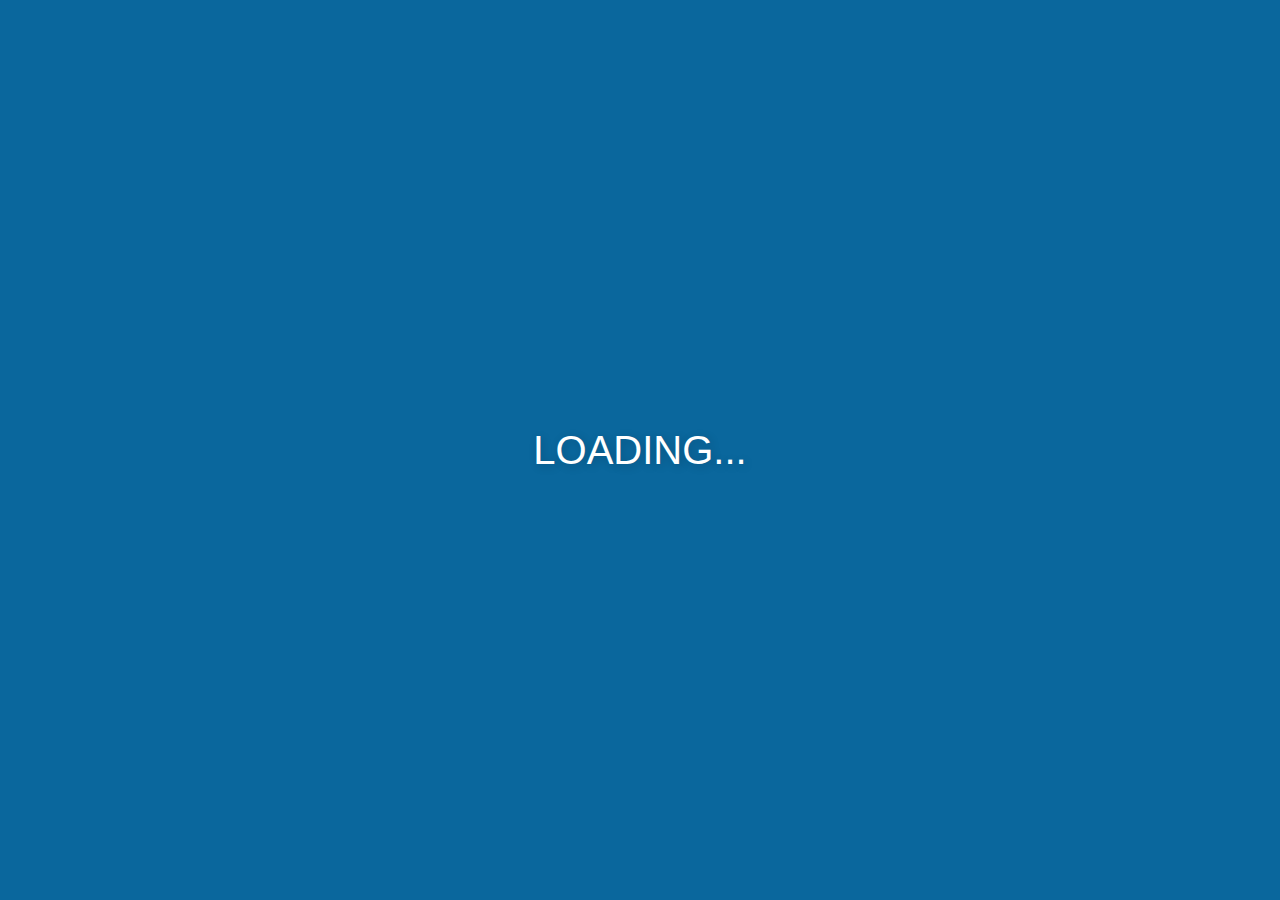
==== commit c1099b53: "Auto-generated commit" ====
--- a/index.html
+++ b/index.html
@@ -4,7 +4,7 @@
 <head>
   <meta charset="utf-8">
   <title>DamingCoreUi</title>
-  <base href="/daming-core-ui">
+  <base href="https://damingerdai.github.io/daming-core-ui">
   <meta name="viewport" content="width=device-width, initial-scale=1">
   <link rel="icon" type="image/x-icon" href="favicon.ico">
 <link rel="stylesheet" href="styles.d18be646c8362ec945e3.css"></head>
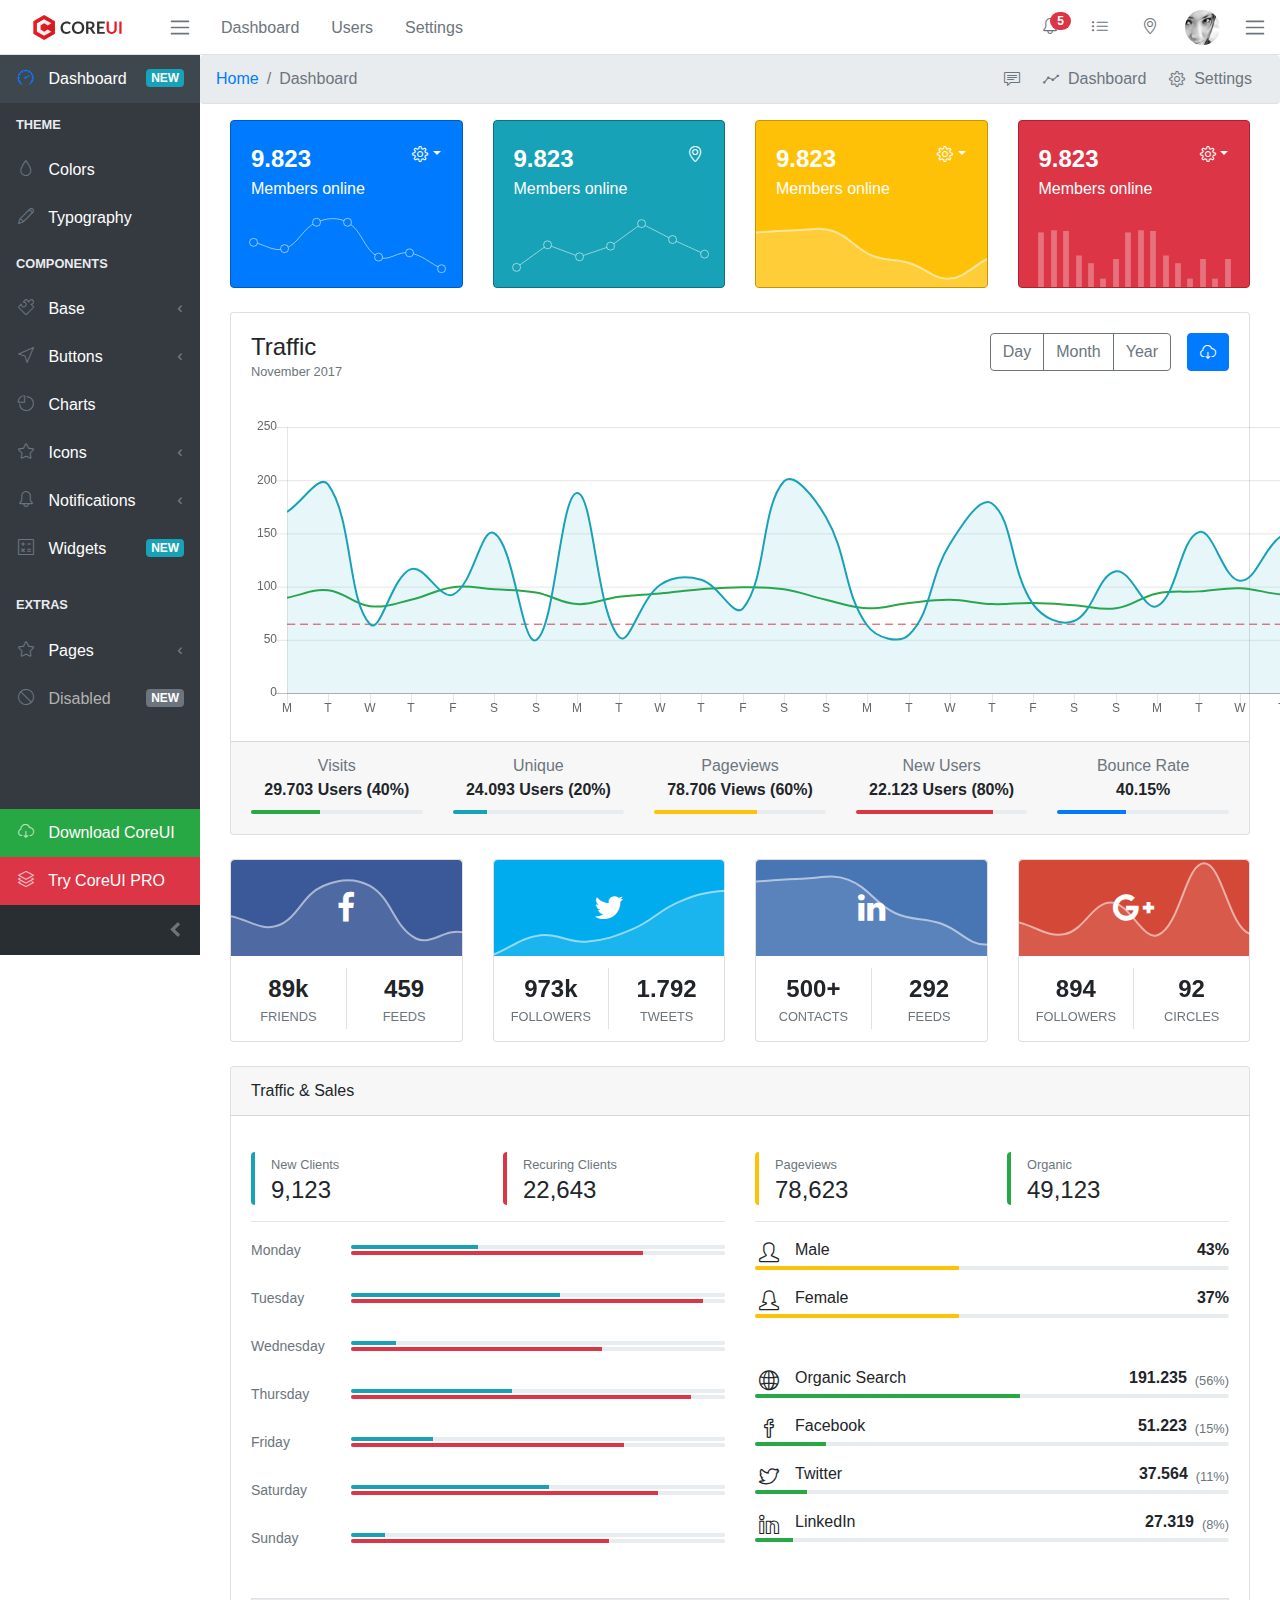
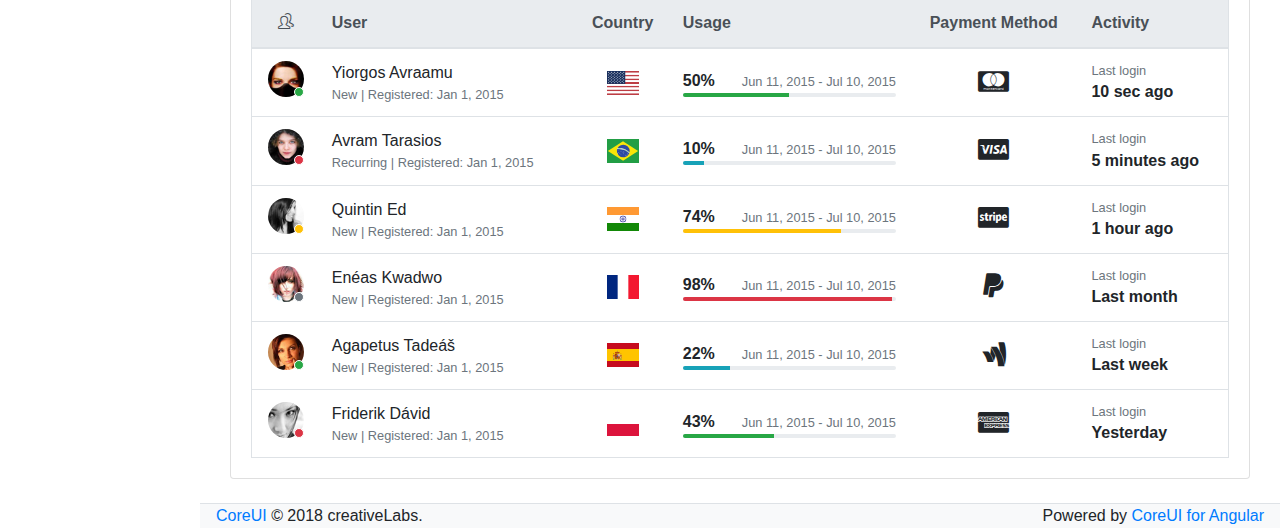
==== commit b893b9c6: "Auto-generated commit" ====
--- a/index.html
+++ b/index.html
@@ -4,7 +4,8 @@
 <head>
   <meta charset="utf-8">
   <title>DamingCoreUi</title>
-  <base href="https://damingerdai.github.io/daming-core-ui">
+  <base href="/">
+
   <meta name="viewport" content="width=device-width, initial-scale=1">
   <link rel="icon" type="image/x-icon" href="favicon.ico">
 <link rel="stylesheet" href="styles.d18be646c8362ec945e3.css"></head>
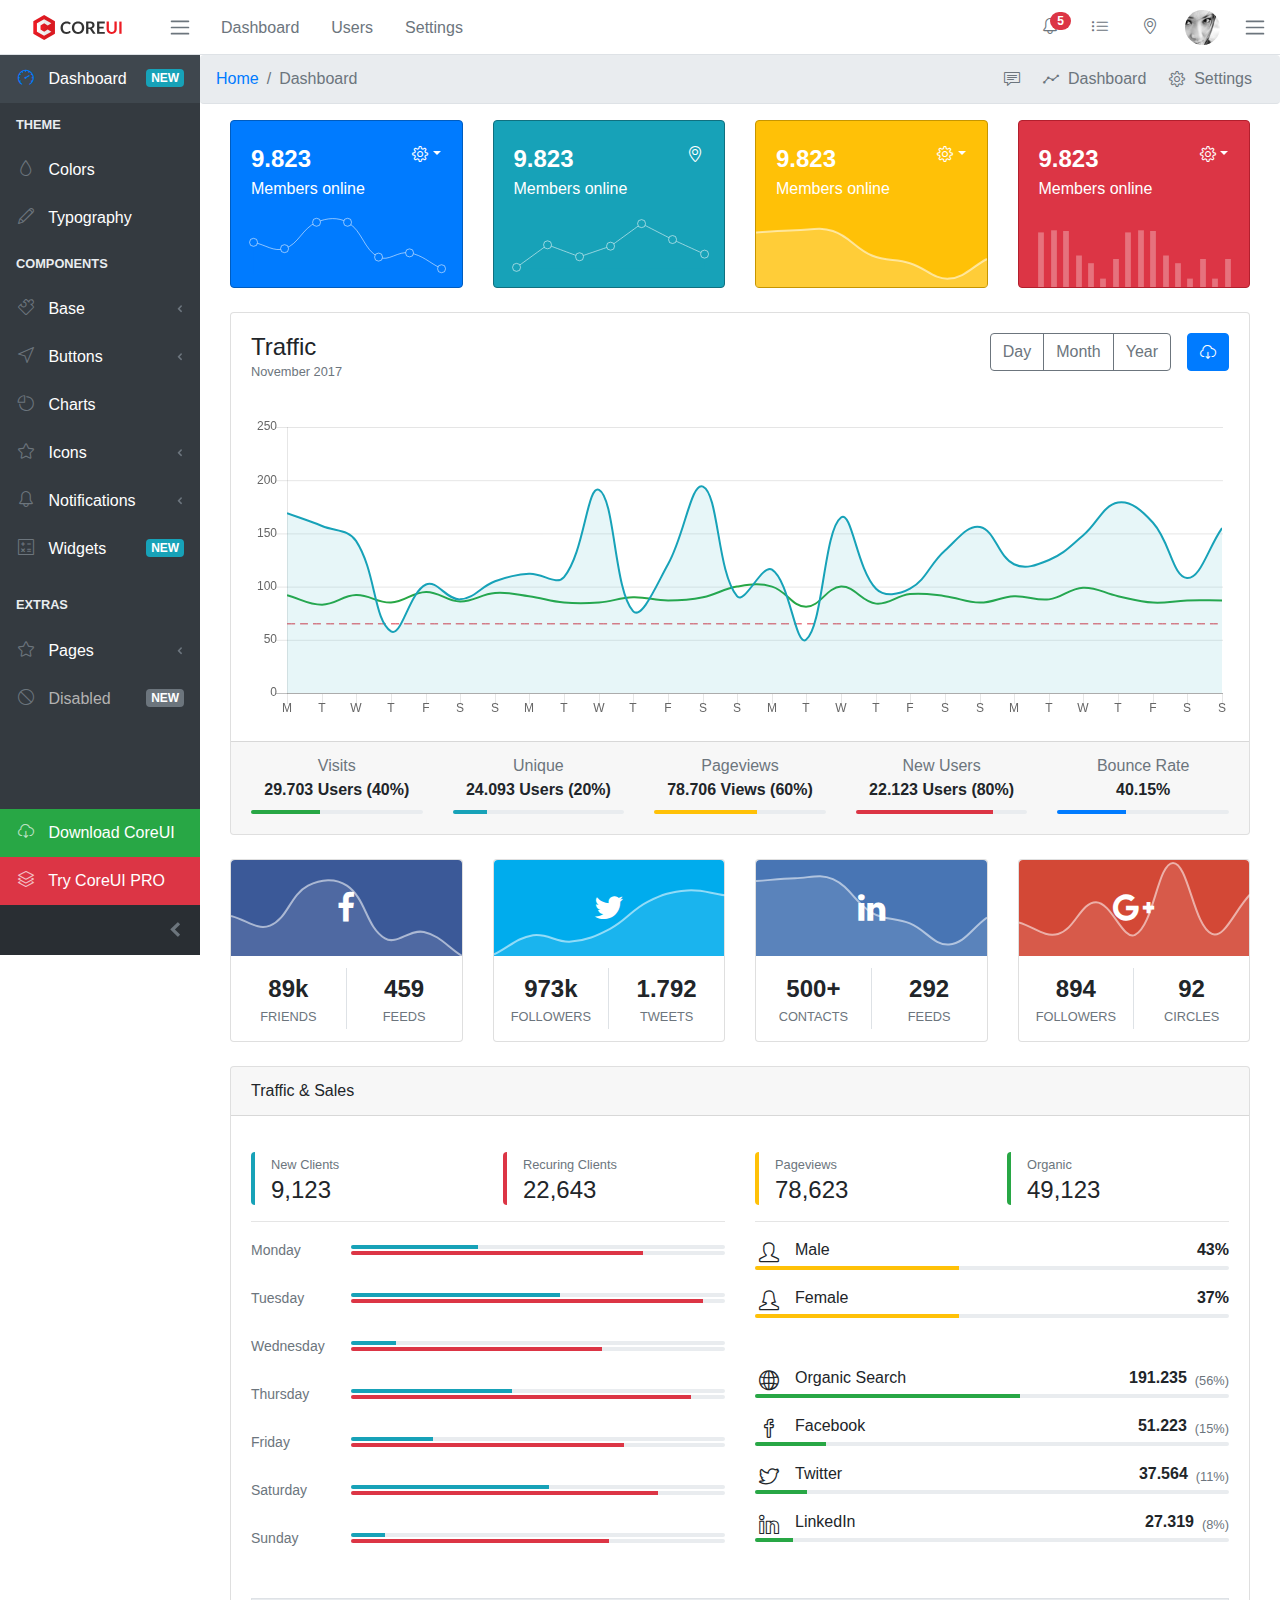
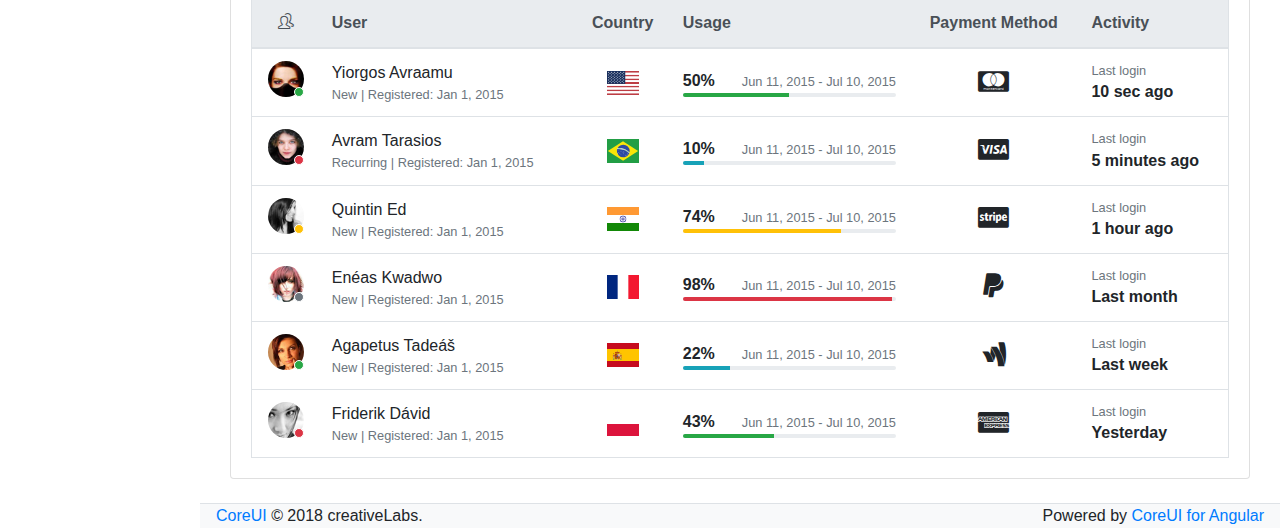
==== commit 33348fff: "Auto-generated commit" ====
--- a/index.html
+++ b/index.html
@@ -4,7 +4,7 @@
 <head>
   <meta charset="utf-8">
   <title>DamingCoreUi</title>
-  <base href="/">
+  <base href="./">
 
   <meta name="viewport" content="width=device-width, initial-scale=1">
   <link rel="icon" type="image/x-icon" href="favicon.ico">
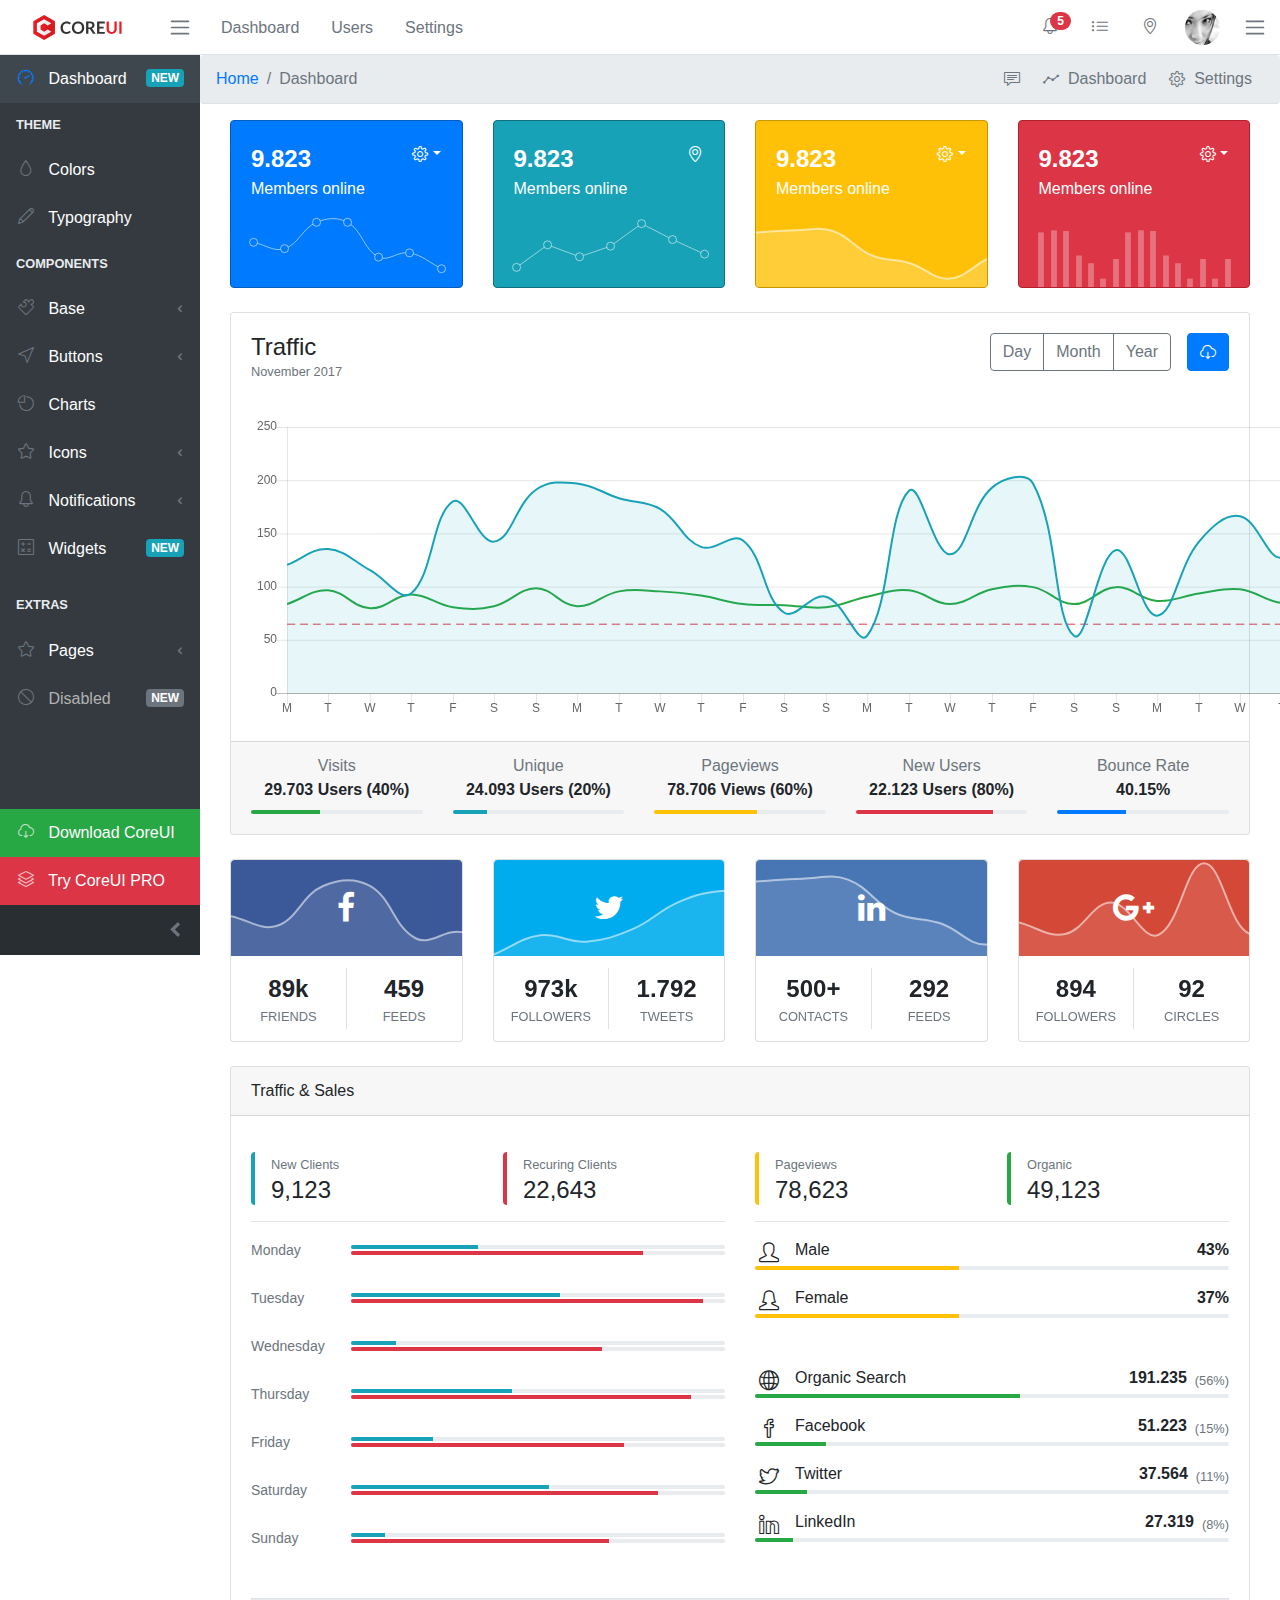
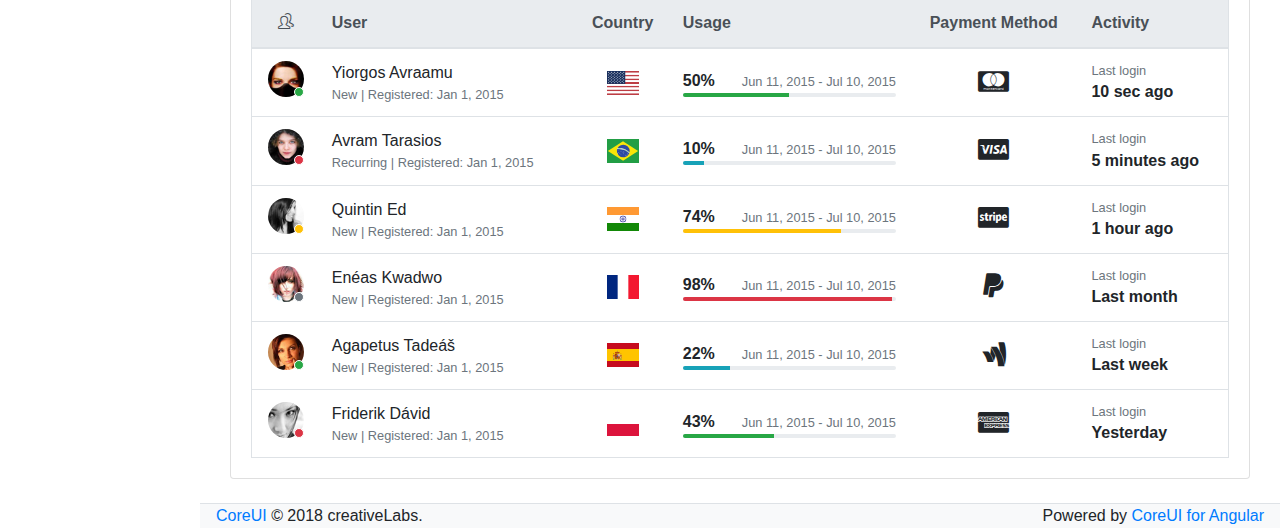
==== commit e13e3803: "Auto-generated commit" ====
--- a/index.html
+++ b/index.html
@@ -8,7 +8,7 @@
 
   <meta name="viewport" content="width=device-width, initial-scale=1">
   <link rel="icon" type="image/x-icon" href="favicon.ico">
-<link rel="stylesheet" href="styles.d18be646c8362ec945e3.css"></head>
+<link rel="stylesheet" href="styles.264224eb5a9a394ecd3e.css"></head>
 
 <body>
   <app-root>
@@ -67,6 +67,6 @@
 
     Loading<span class="d">.</span><span class="d d-2">.</span><span class="d d-3">.</span>
   </app-root>
-<script type="text/javascript" src="runtime.64cb53bbcc545e497246.js"></script><script type="text/javascript" src="polyfills.f9302dbc86152f29479f.js"></script><script type="text/javascript" src="main.f759478e55ff277aed8b.js"></script></body>
+<script type="text/javascript" src="runtime.3dff8e478cdd6ef9b3cc.js"></script><script type="text/javascript" src="polyfills.f9302dbc86152f29479f.js"></script><script type="text/javascript" src="main.0e5dbffaa55185438bb5.js"></script></body>
 
 </html>--- a/styles.264224eb5a9a394ecd3e.css
+++ b/styles.264224eb5a9a394ecd3e.css
@@ -0,0 +1,20 @@
+@charset "UTF-8";/*!
+ * Bootstrap v4.2.1 (https://getbootstrap.com/)
+ * Copyright 2011-2018 The Bootstrap Authors
+ * Copyright 2011-2018 Twitter, Inc.
+ * Licensed under MIT (https://github.com/twbs/bootstrap/blob/master/LICENSE)
+ *//*!
+ *  Font Awesome 4.7.0 by @davegandy - http://fontawesome.io - @fontawesome
+ *  License - http://fontawesome.io/license (Font: SIL OFL 1.1, CSS: MIT License)
+ */@font-face{font-family:FontAwesome;src:url(fontawesome-webfont.674f50d287a8c48dc19b.eot?v=4.7.0);src:url(fontawesome-webfont.674f50d287a8c48dc19b.eot?#iefix&v=4.7.0) format('embedded-opentype'),url(fontawesome-webfont.af7ae505a9eed503f8b8.woff2?v=4.7.0) format('woff2'),url(fontawesome-webfont.fee66e712a8a08eef580.woff?v=4.7.0) format('woff'),url(fontawesome-webfont.b06871f281fee6b241d6.ttf?v=4.7.0) format('truetype'),url(fontawesome-webfont.912ec66d7572ff821749.svg?v=4.7.0#fontawesomeregular) format('svg');font-weight:400;font-style:normal}.fa{display:inline-block;font:14px/1 FontAwesome;font-size:inherit;text-rendering:auto;-webkit-font-smoothing:antialiased;-moz-osx-font-smoothing:grayscale}.fa-lg{font-size:1.33333333em;line-height:.75em;vertical-align:-15%}.fa-2x{font-size:2em}.fa-3x{font-size:3em}.fa-4x{font-size:4em}.fa-5x{font-size:5em}.fa-fw{width:1.28571429em;text-align:center}.fa-ul{padding-left:0;margin-left:2.14285714em;list-style-type:none}.fa-ul>li{position:relative}.fa-li{position:absolute;left:-2.14285714em;width:2.14285714em;top:.14285714em;text-align:center}.fa-li.fa-lg{left:-1.85714286em}.fa-border{padding:.2em .25em .15em;border:.08em solid #eee;border-radius:.1em}.fa-pull-left{float:left}.fa-pull-right{float:right}.fa.fa-pull-left{margin-right:.3em}.fa.fa-pull-right{margin-left:.3em}.pull-right{float:right}.pull-left{float:left}.fa.pull-left{margin-right:.3em}.fa.pull-right{margin-left:.3em}.fa-spin{-webkit-animation:2s linear infinite fa-spin;animation:2s linear infinite fa-spin}.fa-pulse{-webkit-animation:1s steps(8) infinite fa-spin;animation:1s steps(8) infinite fa-spin}@-webkit-keyframes fa-spin{0%{-webkit-transform:rotate(0);transform:rotate(0)}100%{-webkit-transform:rotate(359deg);transform:rotate(359deg)}}@keyframes fa-spin{0%{-webkit-transform:rotate(0);transform:rotate(0)}100%{-webkit-transform:rotate(359deg);transform:rotate(359deg)}}.fa-rotate-90{-ms-filter:"progid:DXImageTransform.Microsoft.BasicImage(rotation=1)";-webkit-transform:rotate(90deg);transform:rotate(90deg)}.fa-rotate-180{-ms-filter:"progid:DXImageTransform.Microsoft.BasicImage(rotation=2)";-webkit-transform:rotate(180deg);transform:rotate(180deg)}.fa-rotate-270{-ms-filter:"progid:DXImageTransform.Microsoft.BasicImage(rotation=3)";-webkit-transform:rotate(270deg);transform:rotate(270deg)}.fa-flip-horizontal{-ms-filter:"progid:DXImageTransform.Microsoft.BasicImage(rotation=0, mirror=1)";-webkit-transform:scale(-1,1);transform:scale(-1,1)}.fa-flip-vertical{-ms-filter:"progid:DXImageTransform.Microsoft.BasicImage(rotation=2, mirror=1)";-webkit-transform:scale(1,-1);transform:scale(1,-1)}:root .fa-flip-horizontal,:root .fa-flip-vertical,:root .fa-rotate-180,:root .fa-rotate-270,:root .fa-rotate-90{-webkit-filter:none;filter:none}.fa-stack{position:relative;display:inline-block;width:2em;height:2em;line-height:2em;vertical-align:middle}.fa-stack-1x,.fa-stack-2x{position:absolute;left:0;width:100%;text-align:center}.fa-stack-1x{line-height:inherit}.fa-stack-2x{font-size:2em}.fa-inverse{color:#fff}.fa-glass:before{content:"\f000"}.fa-music:before{content:"\f001"}.fa-search:before{content:"\f002"}.fa-envelope-o:before{content:"\f003"}.fa-heart:before{content:"\f004"}.fa-star:before{content:"\f005"}.fa-star-o:before{content:"\f006"}.fa-user:before{content:"\f007"}.fa-film:before{content:"\f008"}.fa-th-large:before{content:"\f009"}.fa-th:before{content:"\f00a"}.fa-th-list:before{content:"\f00b"}.fa-check:before{content:"\f00c"}.fa-close:before,.fa-remove:before,.fa-times:before{content:"\f00d"}.fa-search-plus:before{content:"\f00e"}.fa-search-minus:before{content:"\f010"}.fa-power-off:before{content:"\f011"}.fa-signal:before{content:"\f012"}.fa-cog:before,.fa-gear:before{content:"\f013"}.fa-trash-o:before{content:"\f014"}.fa-home:before{content:"\f015"}.fa-file-o:before{content:"\f016"}.fa-clock-o:before{content:"\f017"}.fa-road:before{content:"\f018"}.fa-download:before{content:"\f019"}.fa-arrow-circle-o-down:before{content:"\f01a"}.fa-arrow-circle-o-up:before{content:"\f01b"}.fa-inbox:before{content:"\f01c"}.fa-play-circle-o:before{content:"\f01d"}.fa-repeat:before,.fa-rotate-right:before{content:"\f01e"}.fa-refresh:before{content:"\f021"}.fa-list-alt:before{content:"\f022"}.fa-lock:before{content:"\f023"}.fa-flag:before{content:"\f024"}.fa-headphones:before{content:"\f025"}.fa-volume-off:before{content:"\f026"}.fa-volume-down:before{content:"\f027"}.fa-volume-up:before{content:"\f028"}.fa-qrcode:before{content:"\f029"}.fa-barcode:before{content:"\f02a"}.fa-tag:before{content:"\f02b"}.fa-tags:before{content:"\f02c"}.fa-book:before{content:"\f02d"}.fa-bookmark:before{content:"\f02e"}.fa-print:before{content:"\f02f"}.fa-camera:before{content:"\f030"}.fa-font:before{content:"\f031"}.fa-bold:before{content:"\f032"}.fa-italic:before{content:"\f033"}.fa-text-height:before{content:"\f034"}.fa-text-width:before{content:"\f035"}.fa-align-left:before{content:"\f036"}.fa-align-center:before{content:"\f037"}.fa-align-right:before{content:"\f038"}.fa-align-justify:before{content:"\f039"}.fa-list:before{content:"\f03a"}.fa-dedent:before,.fa-outdent:before{content:"\f03b"}.fa-indent:before{content:"\f03c"}.fa-video-camera:before{content:"\f03d"}.fa-image:before,.fa-photo:before,.fa-picture-o:before{content:"\f03e"}.fa-pencil:before{content:"\f040"}.fa-map-marker:before{content:"\f041"}.fa-adjust:before{content:"\f042"}.fa-tint:before{content:"\f043"}.fa-edit:before,.fa-pencil-square-o:before{content:"\f044"}.fa-share-square-o:before{content:"\f045"}.fa-check-square-o:before{content:"\f046"}.fa-arrows:before{content:"\f047"}.fa-step-backward:before{content:"\f048"}.fa-fast-backward:before{content:"\f049"}.fa-backward:before{content:"\f04a"}.fa-play:before{content:"\f04b"}.fa-pause:before{content:"\f04c"}.fa-stop:before{content:"\f04d"}.fa-forward:before{content:"\f04e"}.fa-fast-forward:before{content:"\f050"}.fa-step-forward:before{content:"\f051"}.fa-eject:before{content:"\f052"}.fa-chevron-left:before{content:"\f053"}.fa-chevron-right:before{content:"\f054"}.fa-plus-circle:before{content:"\f055"}.fa-minus-circle:before{content:"\f056"}.fa-times-circle:before{content:"\f057"}.fa-check-circle:before{content:"\f058"}.fa-question-circle:before{content:"\f059"}.fa-info-circle:before{content:"\f05a"}.fa-crosshairs:before{content:"\f05b"}.fa-times-circle-o:before{content:"\f05c"}.fa-check-circle-o:before{content:"\f05d"}.fa-ban:before{content:"\f05e"}.fa-arrow-left:before{content:"\f060"}.fa-arrow-right:before{content:"\f061"}.fa-arrow-up:before{content:"\f062"}.fa-arrow-down:before{content:"\f063"}.fa-mail-forward:before,.fa-share:before{content:"\f064"}.fa-expand:before{content:"\f065"}.fa-compress:before{content:"\f066"}.fa-plus:before{content:"\f067"}.fa-minus:before{content:"\f068"}.fa-asterisk:before{content:"\f069"}.fa-exclamation-circle:before{content:"\f06a"}.fa-gift:before{content:"\f06b"}.fa-leaf:before{content:"\f06c"}.fa-fire:before{content:"\f06d"}.fa-eye:before{content:"\f06e"}.fa-eye-slash:before{content:"\f070"}.fa-exclamation-triangle:before,.fa-warning:before{content:"\f071"}.fa-plane:before{content:"\f072"}.fa-calendar:before{content:"\f073"}.fa-random:before{content:"\f074"}.fa-comment:before{content:"\f075"}.fa-magnet:before{content:"\f076"}.fa-chevron-up:before{content:"\f077"}.fa-chevron-down:before{content:"\f078"}.fa-retweet:before{content:"\f079"}.fa-shopping-cart:before{content:"\f07a"}.fa-folder:before{content:"\f07b"}.fa-folder-open:before{content:"\f07c"}.fa-arrows-v:before{content:"\f07d"}.fa-arrows-h:before{content:"\f07e"}.fa-bar-chart-o:before,.fa-bar-chart:before{content:"\f080"}.fa-twitter-square:before{content:"\f081"}.fa-facebook-square:before{content:"\f082"}.fa-camera-retro:before{content:"\f083"}.fa-key:before{content:"\f084"}.fa-cogs:before,.fa-gears:before{content:"\f085"}.fa-comments:before{content:"\f086"}.fa-thumbs-o-up:before{content:"\f087"}.fa-thumbs-o-down:before{content:"\f088"}.fa-star-half:before{content:"\f089"}.fa-heart-o:before{content:"\f08a"}.fa-sign-out:before{content:"\f08b"}.fa-linkedin-square:before{content:"\f08c"}.fa-thumb-tack:before{content:"\f08d"}.fa-external-link:before{content:"\f08e"}.fa-sign-in:before{content:"\f090"}.fa-trophy:before{content:"\f091"}.fa-github-square:before{content:"\f092"}.fa-upload:before{content:"\f093"}.fa-lemon-o:before{content:"\f094"}.fa-phone:before{content:"\f095"}.fa-square-o:before{content:"\f096"}.fa-bookmark-o:before{content:"\f097"}.fa-phone-square:before{content:"\f098"}.fa-twitter:before{content:"\f099"}.fa-facebook-f:before,.fa-facebook:before{content:"\f09a"}.fa-github:before{content:"\f09b"}.fa-unlock:before{content:"\f09c"}.fa-credit-card:before{content:"\f09d"}.fa-feed:before,.fa-rss:before{content:"\f09e"}.fa-hdd-o:before{content:"\f0a0"}.fa-bullhorn:before{content:"\f0a1"}.fa-bell:before{content:"\f0f3"}.fa-certificate:before{content:"\f0a3"}.fa-hand-o-right:before{content:"\f0a4"}.fa-hand-o-left:before{content:"\f0a5"}.fa-hand-o-up:before{content:"\f0a6"}.fa-hand-o-down:before{content:"\f0a7"}.fa-arrow-circle-left:before{content:"\f0a8"}.fa-arrow-circle-right:before{content:"\f0a9"}.fa-arrow-circle-up:before{content:"\f0aa"}.fa-arrow-circle-down:before{content:"\f0ab"}.fa-globe:before{content:"\f0ac"}.fa-wrench:before{content:"\f0ad"}.fa-tasks:before{content:"\f0ae"}.fa-filter:before{content:"\f0b0"}.fa-briefcase:before{content:"\f0b1"}.fa-arrows-alt:before{content:"\f0b2"}.fa-group:before,.fa-users:before{content:"\f0c0"}.fa-chain:before,.fa-link:before{content:"\f0c1"}.fa-cloud:before{content:"\f0c2"}.fa-flask:before{content:"\f0c3"}.fa-cut:before,.fa-scissors:before{content:"\f0c4"}.fa-copy:before,.fa-files-o:before{content:"\f0c5"}.fa-paperclip:before{content:"\f0c6"}.fa-floppy-o:before,.fa-save:before{content:"\f0c7"}.fa-square:before{content:"\f0c8"}.fa-bars:before,.fa-navicon:before,.fa-reorder:before{content:"\f0c9"}.fa-list-ul:before{content:"\f0ca"}.fa-list-ol:before{content:"\f0cb"}.fa-strikethrough:before{content:"\f0cc"}.fa-underline:before{content:"\f0cd"}.fa-table:before{content:"\f0ce"}.fa-magic:before{content:"\f0d0"}.fa-truck:before{content:"\f0d1"}.fa-pinterest:before{content:"\f0d2"}.fa-pinterest-square:before{content:"\f0d3"}.fa-google-plus-square:before{content:"\f0d4"}.fa-google-plus:before{content:"\f0d5"}.fa-money:before{content:"\f0d6"}.fa-caret-down:before{content:"\f0d7"}.fa-caret-up:before{content:"\f0d8"}.fa-caret-left:before{content:"\f0d9"}.fa-caret-right:before{content:"\f0da"}.fa-columns:before{content:"\f0db"}.fa-sort:before,.fa-unsorted:before{content:"\f0dc"}.fa-sort-desc:before,.fa-sort-down:before{content:"\f0dd"}.fa-sort-asc:before,.fa-sort-up:before{content:"\f0de"}.fa-envelope:before{content:"\f0e0"}.fa-linkedin:before{content:"\f0e1"}.fa-rotate-left:before,.fa-undo:before{content:"\f0e2"}.fa-gavel:before,.fa-legal:before{content:"\f0e3"}.fa-dashboard:before,.fa-tachometer:before{content:"\f0e4"}.fa-comment-o:before{content:"\f0e5"}.fa-comments-o:before{content:"\f0e6"}.fa-bolt:before,.fa-flash:before{content:"\f0e7"}.fa-sitemap:before{content:"\f0e8"}.fa-umbrella:before{content:"\f0e9"}.fa-clipboard:before,.fa-paste:before{content:"\f0ea"}.fa-lightbulb-o:before{content:"\f0eb"}.fa-exchange:before{content:"\f0ec"}.fa-cloud-download:before{content:"\f0ed"}.fa-cloud-upload:before{content:"\f0ee"}.fa-user-md:before{content:"\f0f0"}.fa-stethoscope:before{content:"\f0f1"}.fa-suitcase:before{content:"\f0f2"}.fa-bell-o:before{content:"\f0a2"}.fa-coffee:before{content:"\f0f4"}.fa-cutlery:before{content:"\f0f5"}.fa-file-text-o:before{content:"\f0f6"}.fa-building-o:before{content:"\f0f7"}.fa-hospital-o:before{content:"\f0f8"}.fa-ambulance:before{content:"\f0f9"}.fa-medkit:before{content:"\f0fa"}.fa-fighter-jet:before{content:"\f0fb"}.fa-beer:before{content:"\f0fc"}.fa-h-square:before{content:"\f0fd"}.fa-plus-square:before{content:"\f0fe"}.fa-angle-double-left:before{content:"\f100"}.fa-angle-double-right:before{content:"\f101"}.fa-angle-double-up:before{content:"\f102"}.fa-angle-double-down:before{content:"\f103"}.fa-angle-left:before{content:"\f104"}.fa-angle-right:before{content:"\f105"}.fa-angle-up:before{content:"\f106"}.fa-angle-down:before{content:"\f107"}.fa-desktop:before{content:"\f108"}.fa-laptop:before{content:"\f109"}.fa-tablet:before{content:"\f10a"}.fa-mobile-phone:before,.fa-mobile:before{content:"\f10b"}.fa-circle-o:before{content:"\f10c"}.fa-quote-left:before{content:"\f10d"}.fa-quote-right:before{content:"\f10e"}.fa-spinner:before{content:"\f110"}.fa-circle:before{content:"\f111"}.fa-mail-reply:before,.fa-reply:before{content:"\f112"}.fa-github-alt:before{content:"\f113"}.fa-folder-o:before{content:"\f114"}.fa-folder-open-o:before{content:"\f115"}.fa-smile-o:before{content:"\f118"}.fa-frown-o:before{content:"\f119"}.fa-meh-o:before{content:"\f11a"}.fa-gamepad:before{content:"\f11b"}.fa-keyboard-o:before{content:"\f11c"}.fa-flag-o:before{content:"\f11d"}.fa-flag-checkered:before{content:"\f11e"}.fa-terminal:before{content:"\f120"}.fa-code:before{content:"\f121"}.fa-mail-reply-all:before,.fa-reply-all:before{content:"\f122"}.fa-star-half-empty:before,.fa-star-half-full:before,.fa-star-half-o:before{content:"\f123"}.fa-location-arrow:before{content:"\f124"}.fa-crop:before{content:"\f125"}.fa-code-fork:before{content:"\f126"}.fa-chain-broken:before,.fa-unlink:before{content:"\f127"}.fa-question:before{content:"\f128"}.fa-info:before{content:"\f129"}.fa-exclamation:before{content:"\f12a"}.fa-superscript:before{content:"\f12b"}.fa-subscript:before{content:"\f12c"}.fa-eraser:before{content:"\f12d"}.fa-puzzle-piece:before{content:"\f12e"}.fa-microphone:before{content:"\f130"}.fa-microphone-slash:before{content:"\f131"}.fa-shield:before{content:"\f132"}.fa-calendar-o:before{content:"\f133"}.fa-fire-extinguisher:before{content:"\f134"}.fa-rocket:before{content:"\f135"}.fa-maxcdn:before{content:"\f136"}.fa-chevron-circle-left:before{content:"\f137"}.fa-chevron-circle-right:before{content:"\f138"}.fa-chevron-circle-up:before{content:"\f139"}.fa-chevron-circle-down:before{content:"\f13a"}.fa-html5:before{content:"\f13b"}.fa-css3:before{content:"\f13c"}.fa-anchor:before{content:"\f13d"}.fa-unlock-alt:before{content:"\f13e"}.fa-bullseye:before{content:"\f140"}.fa-ellipsis-h:before{content:"\f141"}.fa-ellipsis-v:before{content:"\f142"}.fa-rss-square:before{content:"\f143"}.fa-play-circle:before{content:"\f144"}.fa-ticket:before{content:"\f145"}.fa-minus-square:before{content:"\f146"}.fa-minus-square-o:before{content:"\f147"}.fa-level-up:before{content:"\f148"}.fa-level-down:before{content:"\f149"}.fa-check-square:before{content:"\f14a"}.fa-pencil-square:before{content:"\f14b"}.fa-external-link-square:before{content:"\f14c"}.fa-share-square:before{content:"\f14d"}.fa-compass:before{content:"\f14e"}.fa-caret-square-o-down:before,.fa-toggle-down:before{content:"\f150"}.fa-caret-square-o-up:before,.fa-toggle-up:before{content:"\f151"}.fa-caret-square-o-right:before,.fa-toggle-right:before{content:"\f152"}.fa-eur:before,.fa-euro:before{content:"\f153"}.fa-gbp:before{content:"\f154"}.fa-dollar:before,.fa-usd:before{content:"\f155"}.fa-inr:before,.fa-rupee:before{content:"\f156"}.fa-cny:before,.fa-jpy:before,.fa-rmb:before,.fa-yen:before{content:"\f157"}.fa-rouble:before,.fa-rub:before,.fa-ruble:before{content:"\f158"}.fa-krw:before,.fa-won:before{content:"\f159"}.fa-bitcoin:before,.fa-btc:before{content:"\f15a"}.fa-file:before{content:"\f15b"}.fa-file-text:before{content:"\f15c"}.fa-sort-alpha-asc:before{content:"\f15d"}.fa-sort-alpha-desc:before{content:"\f15e"}.fa-sort-amount-asc:before{content:"\f160"}.fa-sort-amount-desc:before{content:"\f161"}.fa-sort-numeric-asc:before{content:"\f162"}.fa-sort-numeric-desc:before{content:"\f163"}.fa-thumbs-up:before{content:"\f164"}.fa-thumbs-down:before{content:"\f165"}.fa-youtube-square:before{content:"\f166"}.fa-youtube:before{content:"\f167"}.fa-xing:before{content:"\f168"}.fa-xing-square:before{content:"\f169"}.fa-youtube-play:before{content:"\f16a"}.fa-dropbox:before{content:"\f16b"}.fa-stack-overflow:before{content:"\f16c"}.fa-instagram:before{content:"\f16d"}.fa-flickr:before{content:"\f16e"}.fa-adn:before{content:"\f170"}.fa-bitbucket:before{content:"\f171"}.fa-bitbucket-square:before{content:"\f172"}.fa-tumblr:before{content:"\f173"}.fa-tumblr-square:before{content:"\f174"}.fa-long-arrow-down:before{content:"\f175"}.fa-long-arrow-up:before{content:"\f176"}.fa-long-arrow-left:before{content:"\f177"}.fa-long-arrow-right:before{content:"\f178"}.fa-apple:before{content:"\f179"}.fa-windows:before{content:"\f17a"}.fa-android:before{content:"\f17b"}.fa-linux:before{content:"\f17c"}.fa-dribbble:before{content:"\f17d"}.fa-skype:before{content:"\f17e"}.fa-foursquare:before{content:"\f180"}.fa-trello:before{content:"\f181"}.fa-female:before{content:"\f182"}.fa-male:before{content:"\f183"}.fa-gittip:before,.fa-gratipay:before{content:"\f184"}.fa-sun-o:before{content:"\f185"}.fa-moon-o:before{content:"\f186"}.fa-archive:before{content:"\f187"}.fa-bug:before{content:"\f188"}.fa-vk:before{content:"\f189"}.fa-weibo:before{content:"\f18a"}.fa-renren:before{content:"\f18b"}.fa-pagelines:before{content:"\f18c"}.fa-stack-exchange:before{content:"\f18d"}.fa-arrow-circle-o-right:before{content:"\f18e"}.fa-arrow-circle-o-left:before{content:"\f190"}.fa-caret-square-o-left:before,.fa-toggle-left:before{content:"\f191"}.fa-dot-circle-o:before{content:"\f192"}.fa-wheelchair:before{content:"\f193"}.fa-vimeo-square:before{content:"\f194"}.fa-try:before,.fa-turkish-lira:before{content:"\f195"}.fa-plus-square-o:before{content:"\f196"}.fa-space-shuttle:before{content:"\f197"}.fa-slack:before{content:"\f198"}.fa-envelope-square:before{content:"\f199"}.fa-wordpress:before{content:"\f19a"}.fa-openid:before{content:"\f19b"}.fa-bank:before,.fa-institution:before,.fa-university:before{content:"\f19c"}.fa-graduation-cap:before,.fa-mortar-board:before{content:"\f19d"}.fa-yahoo:before{content:"\f19e"}.fa-google:before{content:"\f1a0"}.fa-reddit:before{content:"\f1a1"}.fa-reddit-square:before{content:"\f1a2"}.fa-stumbleupon-circle:before{content:"\f1a3"}.fa-stumbleupon:before{content:"\f1a4"}.fa-delicious:before{content:"\f1a5"}.fa-digg:before{content:"\f1a6"}.fa-pied-piper-pp:before{content:"\f1a7"}.fa-pied-piper-alt:before{content:"\f1a8"}.fa-drupal:before{content:"\f1a9"}.fa-joomla:before{content:"\f1aa"}.fa-language:before{content:"\f1ab"}.fa-fax:before{content:"\f1ac"}.fa-building:before{content:"\f1ad"}.fa-child:before{content:"\f1ae"}.fa-paw:before{content:"\f1b0"}.fa-spoon:before{content:"\f1b1"}.fa-cube:before{content:"\f1b2"}.fa-cubes:before{content:"\f1b3"}.fa-behance:before{content:"\f1b4"}.fa-behance-square:before{content:"\f1b5"}.fa-steam:before{content:"\f1b6"}.fa-steam-square:before{content:"\f1b7"}.fa-recycle:before{content:"\f1b8"}.fa-automobile:before,.fa-car:before{content:"\f1b9"}.fa-cab:before,.fa-taxi:before{content:"\f1ba"}.fa-tree:before{content:"\f1bb"}.fa-spotify:before{content:"\f1bc"}.fa-deviantart:before{content:"\f1bd"}.fa-soundcloud:before{content:"\f1be"}.fa-database:before{content:"\f1c0"}.fa-file-pdf-o:before{content:"\f1c1"}.fa-file-word-o:before{content:"\f1c2"}.fa-file-excel-o:before{content:"\f1c3"}.fa-file-powerpoint-o:before{content:"\f1c4"}.fa-file-image-o:before,.fa-file-photo-o:before,.fa-file-picture-o:before{content:"\f1c5"}.fa-file-archive-o:before,.fa-file-zip-o:before{content:"\f1c6"}.fa-file-audio-o:before,.fa-file-sound-o:before{content:"\f1c7"}.fa-file-movie-o:before,.fa-file-video-o:before{content:"\f1c8"}.fa-file-code-o:before{content:"\f1c9"}.fa-vine:before{content:"\f1ca"}.fa-codepen:before{content:"\f1cb"}.fa-jsfiddle:before{content:"\f1cc"}.fa-life-bouy:before,.fa-life-buoy:before,.fa-life-ring:before,.fa-life-saver:before,.fa-support:before{content:"\f1cd"}.fa-circle-o-notch:before{content:"\f1ce"}.fa-ra:before,.fa-rebel:before,.fa-resistance:before{content:"\f1d0"}.fa-empire:before,.fa-ge:before{content:"\f1d1"}.fa-git-square:before{content:"\f1d2"}.fa-git:before{content:"\f1d3"}.fa-hacker-news:before,.fa-y-combinator-square:before,.fa-yc-square:before{content:"\f1d4"}.fa-tencent-weibo:before{content:"\f1d5"}.fa-qq:before{content:"\f1d6"}.fa-wechat:before,.fa-weixin:before{content:"\f1d7"}.fa-paper-plane:before,.fa-send:before{content:"\f1d8"}.fa-paper-plane-o:before,.fa-send-o:before{content:"\f1d9"}.fa-history:before{content:"\f1da"}.fa-circle-thin:before{content:"\f1db"}.fa-header:before{content:"\f1dc"}.fa-paragraph:before{content:"\f1dd"}.fa-sliders:before{content:"\f1de"}.fa-share-alt:before{content:"\f1e0"}.fa-share-alt-square:before{content:"\f1e1"}.fa-bomb:before{content:"\f1e2"}.fa-futbol-o:before,.fa-soccer-ball-o:before{content:"\f1e3"}.fa-tty:before{content:"\f1e4"}.fa-binoculars:before{content:"\f1e5"}.fa-plug:before{content:"\f1e6"}.fa-slideshare:before{content:"\f1e7"}.fa-twitch:before{content:"\f1e8"}.fa-yelp:before{content:"\f1e9"}.fa-newspaper-o:before{content:"\f1ea"}.fa-wifi:before{content:"\f1eb"}.fa-calculator:before{content:"\f1ec"}.fa-paypal:before{content:"\f1ed"}.fa-google-wallet:before{content:"\f1ee"}.fa-cc-visa:before{content:"\f1f0"}.fa-cc-mastercard:before{content:"\f1f1"}.fa-cc-discover:before{content:"\f1f2"}.fa-cc-amex:before{content:"\f1f3"}.fa-cc-paypal:before{content:"\f1f4"}.fa-cc-stripe:before{content:"\f1f5"}.fa-bell-slash:before{content:"\f1f6"}.fa-bell-slash-o:before{content:"\f1f7"}.fa-trash:before{content:"\f1f8"}.fa-copyright:before{content:"\f1f9"}.fa-at:before{content:"\f1fa"}.fa-eyedropper:before{content:"\f1fb"}.fa-paint-brush:before{content:"\f1fc"}.fa-birthday-cake:before{content:"\f1fd"}.fa-area-chart:before{content:"\f1fe"}.fa-pie-chart:before{content:"\f200"}.fa-line-chart:before{content:"\f201"}.fa-lastfm:before{content:"\f202"}.fa-lastfm-square:before{content:"\f203"}.fa-toggle-off:before{content:"\f204"}.fa-toggle-on:before{content:"\f205"}.fa-bicycle:before{content:"\f206"}.fa-bus:before{content:"\f207"}.fa-ioxhost:before{content:"\f208"}.fa-angellist:before{content:"\f209"}.fa-cc:before{content:"\f20a"}.fa-ils:before,.fa-shekel:before,.fa-sheqel:before{content:"\f20b"}.fa-meanpath:before{content:"\f20c"}.fa-buysellads:before{content:"\f20d"}.fa-connectdevelop:before{content:"\f20e"}.fa-dashcube:before{content:"\f210"}.fa-forumbee:before{content:"\f211"}.fa-leanpub:before{content:"\f212"}.fa-sellsy:before{content:"\f213"}.fa-shirtsinbulk:before{content:"\f214"}.fa-simplybuilt:before{content:"\f215"}.fa-skyatlas:before{content:"\f216"}.fa-cart-plus:before{content:"\f217"}.fa-cart-arrow-down:before{content:"\f218"}.fa-diamond:before{content:"\f219"}.fa-ship:before{content:"\f21a"}.fa-user-secret:before{content:"\f21b"}.fa-motorcycle:before{content:"\f21c"}.fa-street-view:before{content:"\f21d"}.fa-heartbeat:before{content:"\f21e"}.fa-venus:before{content:"\f221"}.fa-mars:before{content:"\f222"}.fa-mercury:before{content:"\f223"}.fa-intersex:before,.fa-transgender:before{content:"\f224"}.fa-transgender-alt:before{content:"\f225"}.fa-venus-double:before{content:"\f226"}.fa-mars-double:before{content:"\f227"}.fa-venus-mars:before{content:"\f228"}.fa-mars-stroke:before{content:"\f229"}.fa-mars-stroke-v:before{content:"\f22a"}.fa-mars-stroke-h:before{content:"\f22b"}.fa-neuter:before{content:"\f22c"}.fa-genderless:before{content:"\f22d"}.fa-facebook-official:before{content:"\f230"}.fa-pinterest-p:before{content:"\f231"}.fa-whatsapp:before{content:"\f232"}.fa-server:before{content:"\f233"}.fa-user-plus:before{content:"\f234"}.fa-user-times:before{content:"\f235"}.fa-bed:before,.fa-hotel:before{content:"\f236"}.fa-viacoin:before{content:"\f237"}.fa-train:before{content:"\f238"}.fa-subway:before{content:"\f239"}.fa-medium:before{content:"\f23a"}.fa-y-combinator:before,.fa-yc:before{content:"\f23b"}.fa-optin-monster:before{content:"\f23c"}.fa-opencart:before{content:"\f23d"}.fa-expeditedssl:before{content:"\f23e"}.fa-battery-4:before,.fa-battery-full:before,.fa-battery:before{content:"\f240"}.fa-battery-3:before,.fa-battery-three-quarters:before{content:"\f241"}.fa-battery-2:before,.fa-battery-half:before{content:"\f242"}.fa-battery-1:before,.fa-battery-quarter:before{content:"\f243"}.fa-battery-0:before,.fa-battery-empty:before{content:"\f244"}.fa-mouse-pointer:before{content:"\f245"}.fa-i-cursor:before{content:"\f246"}.fa-object-group:before{content:"\f247"}.fa-object-ungroup:before{content:"\f248"}.fa-sticky-note:before{content:"\f249"}.fa-sticky-note-o:before{content:"\f24a"}.fa-cc-jcb:before{content:"\f24b"}.fa-cc-diners-club:before{content:"\f24c"}.fa-clone:before{content:"\f24d"}.fa-balance-scale:before{content:"\f24e"}.fa-hourglass-o:before{content:"\f250"}.fa-hourglass-1:before,.fa-hourglass-start:before{content:"\f251"}.fa-hourglass-2:before,.fa-hourglass-half:before{content:"\f252"}.fa-hourglass-3:before,.fa-hourglass-end:before{content:"\f253"}.fa-hourglass:before{content:"\f254"}.fa-hand-grab-o:before,.fa-hand-rock-o:before{content:"\f255"}.fa-hand-paper-o:before,.fa-hand-stop-o:before{content:"\f256"}.fa-hand-scissors-o:before{content:"\f257"}.fa-hand-lizard-o:before{content:"\f258"}.fa-hand-spock-o:before{content:"\f259"}.fa-hand-pointer-o:before{content:"\f25a"}.fa-hand-peace-o:before{content:"\f25b"}.fa-trademark:before{content:"\f25c"}.fa-registered:before{content:"\f25d"}.fa-creative-commons:before{content:"\f25e"}.fa-gg:before{content:"\f260"}.fa-gg-circle:before{content:"\f261"}.fa-tripadvisor:before{content:"\f262"}.fa-odnoklassniki:before{content:"\f263"}.fa-odnoklassniki-square:before{content:"\f264"}.fa-get-pocket:before{content:"\f265"}.fa-wikipedia-w:before{content:"\f266"}.fa-safari:before{content:"\f267"}.fa-chrome:before{content:"\f268"}.fa-firefox:before{content:"\f269"}.fa-opera:before{content:"\f26a"}.fa-internet-explorer:before{content:"\f26b"}.fa-television:before,.fa-tv:before{content:"\f26c"}.fa-contao:before{content:"\f26d"}.fa-500px:before{content:"\f26e"}.fa-amazon:before{content:"\f270"}.fa-calendar-plus-o:before{content:"\f271"}.fa-calendar-minus-o:before{content:"\f272"}.fa-calendar-times-o:before{content:"\f273"}.fa-calendar-check-o:before{content:"\f274"}.fa-industry:before{content:"\f275"}.fa-map-pin:before{content:"\f276"}.fa-map-signs:before{content:"\f277"}.fa-map-o:before{content:"\f278"}.fa-map:before{content:"\f279"}.fa-commenting:before{content:"\f27a"}.fa-commenting-o:before{content:"\f27b"}.fa-houzz:before{content:"\f27c"}.fa-vimeo:before{content:"\f27d"}.fa-black-tie:before{content:"\f27e"}.fa-fonticons:before{content:"\f280"}.fa-reddit-alien:before{content:"\f281"}.fa-edge:before{content:"\f282"}.fa-credit-card-alt:before{content:"\f283"}.fa-codiepie:before{content:"\f284"}.fa-modx:before{content:"\f285"}.fa-fort-awesome:before{content:"\f286"}.fa-usb:before{content:"\f287"}.fa-product-hunt:before{content:"\f288"}.fa-mixcloud:before{content:"\f289"}.fa-scribd:before{content:"\f28a"}.fa-pause-circle:before{content:"\f28b"}.fa-pause-circle-o:before{content:"\f28c"}.fa-stop-circle:before{content:"\f28d"}.fa-stop-circle-o:before{content:"\f28e"}.fa-shopping-bag:before{content:"\f290"}.fa-shopping-basket:before{content:"\f291"}.fa-hashtag:before{content:"\f292"}.fa-bluetooth:before{content:"\f293"}.fa-bluetooth-b:before{content:"\f294"}.fa-percent:before{content:"\f295"}.fa-gitlab:before{content:"\f296"}.fa-wpbeginner:before{content:"\f297"}.fa-wpforms:before{content:"\f298"}.fa-envira:before{content:"\f299"}.fa-universal-access:before{content:"\f29a"}.fa-wheelchair-alt:before{content:"\f29b"}.fa-question-circle-o:before{content:"\f29c"}.fa-blind:before{content:"\f29d"}.fa-audio-description:before{content:"\f29e"}.fa-volume-control-phone:before{content:"\f2a0"}.fa-braille:before{content:"\f2a1"}.fa-assistive-listening-systems:before{content:"\f2a2"}.fa-american-sign-language-interpreting:before,.fa-asl-interpreting:before{content:"\f2a3"}.fa-deaf:before,.fa-deafness:before,.fa-hard-of-hearing:before{content:"\f2a4"}.fa-glide:before{content:"\f2a5"}.fa-glide-g:before{content:"\f2a6"}.fa-sign-language:before,.fa-signing:before{content:"\f2a7"}.fa-low-vision:before{content:"\f2a8"}.fa-viadeo:before{content:"\f2a9"}.fa-viadeo-square:before{content:"\f2aa"}.fa-snapchat:before{content:"\f2ab"}.fa-snapchat-ghost:before{content:"\f2ac"}.fa-snapchat-square:before{content:"\f2ad"}.fa-pied-piper:before{content:"\f2ae"}.fa-first-order:before{content:"\f2b0"}.fa-yoast:before{content:"\f2b1"}.fa-themeisle:before{content:"\f2b2"}.fa-google-plus-circle:before,.fa-google-plus-official:before{content:"\f2b3"}.fa-fa:before,.fa-font-awesome:before{content:"\f2b4"}.fa-handshake-o:before{content:"\f2b5"}.fa-envelope-open:before{content:"\f2b6"}.fa-envelope-open-o:before{content:"\f2b7"}.fa-linode:before{content:"\f2b8"}.fa-address-book:before{content:"\f2b9"}.fa-address-book-o:before{content:"\f2ba"}.fa-address-card:before,.fa-vcard:before{content:"\f2bb"}.fa-address-card-o:before,.fa-vcard-o:before{content:"\f2bc"}.fa-user-circle:before{content:"\f2bd"}.fa-user-circle-o:before{content:"\f2be"}.fa-user-o:before{content:"\f2c0"}.fa-id-badge:before{content:"\f2c1"}.fa-drivers-license:before,.fa-id-card:before{content:"\f2c2"}.fa-drivers-license-o:before,.fa-id-card-o:before{content:"\f2c3"}.fa-quora:before{content:"\f2c4"}.fa-free-code-camp:before{content:"\f2c5"}.fa-telegram:before{content:"\f2c6"}.fa-thermometer-4:before,.fa-thermometer-full:before,.fa-thermometer:before{content:"\f2c7"}.fa-thermometer-3:before,.fa-thermometer-three-quarters:before{content:"\f2c8"}.fa-thermometer-2:before,.fa-thermometer-half:before{content:"\f2c9"}.fa-thermometer-1:before,.fa-thermometer-quarter:before{content:"\f2ca"}.fa-thermometer-0:before,.fa-thermometer-empty:before{content:"\f2cb"}.fa-shower:before{content:"\f2cc"}.fa-bath:before,.fa-bathtub:before,.fa-s15:before{content:"\f2cd"}.fa-podcast:before{content:"\f2ce"}.fa-window-maximize:before{content:"\f2d0"}.fa-window-minimize:before{content:"\f2d1"}.fa-window-restore:before{content:"\f2d2"}.fa-times-rectangle:before,.fa-window-close:before{content:"\f2d3"}.fa-times-rectangle-o:before,.fa-window-close-o:before{content:"\f2d4"}.fa-bandcamp:before{content:"\f2d5"}.fa-grav:before{content:"\f2d6"}.fa-etsy:before{content:"\f2d7"}.fa-imdb:before{content:"\f2d8"}.fa-ravelry:before{content:"\f2d9"}.fa-eercast:before{content:"\f2da"}.fa-microchip:before{content:"\f2db"}.fa-snowflake-o:before{content:"\f2dc"}.fa-superpowers:before{content:"\f2dd"}.fa-wpexplorer:before{content:"\f2de"}.fa-meetup:before{content:"\f2e0"}.sr-only{margin:-1px;clip:rect(0,0,0,0)}.sr-only-focusable:active,.sr-only-focusable:focus{margin:0;clip:auto}.flag-icon-background{background-size:contain;background-position:50%;background-repeat:no-repeat}.flag-icon{background-size:contain;background-position:50%;background-repeat:no-repeat;position:relative;display:inline-block;width:1.33333333em;line-height:1em}.flag-icon:before{content:"\00a0"}.flag-icon.flag-icon-squared{width:1em}.flag-icon-ad{background-image:url(ad.4fc7c4c1505769826e43.svg)}.flag-icon-ad.flag-icon-squared{background-image:url(ad.486d25a79ba1ee551360.svg)}.flag-icon-ae{background-image:url(ae.9fd1fcbfedb5ace0e6e6.svg)}.flag-icon-ae.flag-icon-squared{background-image:url(ae.7847726d0663899a3e31.svg)}.flag-icon-af{background-image:url(af.b040d0176a79dd3b7320.svg)}.flag-icon-af.flag-icon-squared{background-image:url(af.26d0dcc74a1febaea3cf.svg)}.flag-icon-ag{background-image:url(ag.5c33e55d155844898cdd.svg)}.flag-icon-ag.flag-icon-squared{background-image:url(ag.53a600867bab3b2284da.svg)}.flag-icon-ai{background-image:url(ai.2bb08d7d607bfc13c34c.svg)}.flag-icon-ai.flag-icon-squared{background-image:url(ai.7445e66f4bd50d3b016a.svg)}.flag-icon-al{background-image:url(al.01225bebffa3b3d92a5f.svg)}.flag-icon-al.flag-icon-squared{background-image:url(al.633e8642cac145652ccd.svg)}.flag-icon-am{background-image:url(am.06509258e6113e2e0e54.svg)}.flag-icon-am.flag-icon-squared{background-image:url(am.c86a9e1691e7ab36234a.svg)}.flag-icon-ao{background-image:url(ao.4e70ca93b1286e2d049f.svg)}.flag-icon-ao.flag-icon-squared{background-image:url(ao.8484ac5ace453f56e856.svg)}.flag-icon-aq{background-image:url(aq.b95845ac31dcda104cf5.svg)}.flag-icon-aq.flag-icon-squared{background-image:url(aq.c61dd4213d496831c112.svg)}.flag-icon-ar{background-image:url(ar.4d01e57804727af96e6b.svg)}.flag-icon-ar.flag-icon-squared{background-image:url(ar.cab4b98a2a589b0fe776.svg)}.flag-icon-as{background-image:url(as.e753c5e98283ce2fc1cb.svg)}.flag-icon-as.flag-icon-squared{background-image:url(as.83064c6f65a1ebc67981.svg)}.flag-icon-at{background-image:url(at.7824152b6e660004d832.svg)}.flag-icon-at.flag-icon-squared{background-image:url(at.dc2457a23381d1394091.svg)}.flag-icon-au{background-image:url(au.37a544275a1a5fbbe066.svg)}.flag-icon-au.flag-icon-squared{background-image:url(au.da96b2e8d07bf4acc317.svg)}.flag-icon-aw{background-image:url(aw.29aeb3f91f4da71e6766.svg)}.flag-icon-aw.flag-icon-squared{background-image:url(aw.f159ec168ea083c41505.svg)}.flag-icon-ax{background-image:url(ax.1aaab70377fb8b75181c.svg)}.flag-icon-ax.flag-icon-squared{background-image:url(ax.fdd00c438df18b321607.svg)}.flag-icon-az{background-image:url(az.451284cedf7277f87440.svg)}.flag-icon-az.flag-icon-squared{background-image:url(az.0b4258df02490e0504d9.svg)}.flag-icon-ba{background-image:url(ba.71010dff44cc2c8dfb46.svg)}.flag-icon-ba.flag-icon-squared{background-image:url(ba.a9dbadd71245f7d22044.svg)}.flag-icon-bb{background-image:url(bb.7bd8b0ac4adce55a674f.svg)}.flag-icon-bb.flag-icon-squared{background-image:url(bb.e08360acef490330a17f.svg)}.flag-icon-bd{background-image:url(bd.5102bab03db6e13a1650.svg)}.flag-icon-bd.flag-icon-squared{background-image:url(bd.c4a1485f3606f93b55fa.svg)}.flag-icon-be{background-image:url(be.27d8ca49197f90010475.svg)}.flag-icon-be.flag-icon-squared{background-image:url(be.f1e78c8b3266b110a4a5.svg)}.flag-icon-bf{background-image:url(bf.9a958401fd126a3c0868.svg)}.flag-icon-bf.flag-icon-squared{background-image:url(bf.48eb94de0b25013f3416.svg)}.flag-icon-bg{background-image:url(bg.3d762564b2be000f52ca.svg)}.flag-icon-bg.flag-icon-squared{background-image:url(bg.7163fe7683bf09611884.svg)}.flag-icon-bh{background-image:url(bh.392927ca04d16448d14e.svg)}.flag-icon-bh.flag-icon-squared{background-image:url(bh.290519a3ed05bbfa54c4.svg)}.flag-icon-bi{background-image:url(bi.9b802ccabfab6dc5ddf8.svg)}.flag-icon-bi.flag-icon-squared{background-image:url(bi.3e29b35ccab81ed71fa4.svg)}.flag-icon-bj{background-image:url(bj.148de921897066d0f214.svg)}.flag-icon-bj.flag-icon-squared{background-image:url(bj.b6387659d755f8364b76.svg)}.flag-icon-bl{background-image:url(bl.38e27b684c0a7f079cc7.svg)}.flag-icon-bl.flag-icon-squared{background-image:url(bl.4d724b8ec2c508cf9abf.svg)}.flag-icon-bm{background-image:url(bm.ca26b6f54cd34e40839c.svg)}.flag-icon-bm.flag-icon-squared{background-image:url(bm.a523291dab46eb5ea569.svg)}.flag-icon-bn{background-image:url(bn.80c35c4c3177156ff0e1.svg)}.flag-icon-bn.flag-icon-squared{background-image:url(bn.4f010489273c99561205.svg)}.flag-icon-bo{background-image:url(bo.c83fd441e19d431768ed.svg)}.flag-icon-bo.flag-icon-squared{background-image:url(bo.cd93219fe50df8d489de.svg)}.flag-icon-bq{background-image:url(bq.b551016fbdf64b9d22f1.svg)}.flag-icon-bq.flag-icon-squared{background-image:url(bq.d6da2e848d831d87d516.svg)}.flag-icon-br{background-image:url(br.c834cb5b54aadf9673f6.svg)}.flag-icon-br.flag-icon-squared{background-image:url(br.a82efeaff853f1cf8cf8.svg)}.flag-icon-bs{background-image:url(bs.910d4bd079b869f49391.svg)}.flag-icon-bs.flag-icon-squared{background-image:url(bs.6fe877e157af3feb0987.svg)}.flag-icon-bt{background-image:url(bt.acfa822b42353a0e1633.svg)}.flag-icon-bt.flag-icon-squared{background-image:url(bt.e502aa33ba1facb42dc7.svg)}.flag-icon-bv{background-image:url(bv.07434a841ad80dc5ab45.svg)}.flag-icon-bv.flag-icon-squared{background-image:url(bv.b70ab2f2a1fdb7d66f68.svg)}.flag-icon-bw{background-image:url(bw.d1585fdf351c0bcd56a0.svg)}.flag-icon-bw.flag-icon-squared{background-image:url(bw.d9e5e45f7cabb9c0790b.svg)}.flag-icon-by{background-image:url(by.26a195de8eed70c1be4a.svg)}.flag-icon-by.flag-icon-squared{background-image:url(by.80b2d2dd15003da07957.svg)}.flag-icon-bz{background-image:url(bz.e7e7013d46d9e770ca3a.svg)}.flag-icon-bz.flag-icon-squared{background-image:url(bz.510d2519e35c7735178e.svg)}.flag-icon-ca{background-image:url(ca.ce1431089b9cba8ed19a.svg)}.flag-icon-ca.flag-icon-squared{background-image:url(ca.5916ba94ac216d2e1c23.svg)}.flag-icon-cc{background-image:url(cc.ecc0e32127e3e743df24.svg)}.flag-icon-cc.flag-icon-squared{background-image:url(cc.722f0576fc03cb0b7dc0.svg)}.flag-icon-cd{background-image:url(cd.cd346cdc7caa41680302.svg)}.flag-icon-cd.flag-icon-squared{background-image:url(cd.b43f872e1441147e9389.svg)}.flag-icon-cf{background-image:url(cf.667c7a422ea1e92f9718.svg)}.flag-icon-cf.flag-icon-squared{background-image:url(cf.1bc217dc2a400899db46.svg)}.flag-icon-cg{background-image:url(cg.c8c05bfe0d270cc8c717.svg)}.flag-icon-cg.flag-icon-squared{background-image:url(cg.8373836c83f0ae012b42.svg)}.flag-icon-ch{background-image:url(ch.9c26f60a63bf575c6b7b.svg)}.flag-icon-ch.flag-icon-squared{background-image:url(ch.252c409ba2d2600aaf08.svg)}.flag-icon-ci{background-image:url(ci.d939dcac611747f6857e.svg)}.flag-icon-ci.flag-icon-squared{background-image:url(ci.26a62321690cd175f473.svg)}.flag-icon-ck{background-image:url(ck.bd3a061cfdfb9a0c9e10.svg)}.flag-icon-ck.flag-icon-squared{background-image:url(ck.d66de29cda9f7872d1a3.svg)}.flag-icon-cl{background-image:url(cl.7709f09f2086cc6f774c.svg)}.flag-icon-cl.flag-icon-squared{background-image:url(cl.6d63ff70245fe5abcbf9.svg)}.flag-icon-cm{background-image:url(cm.5799ad4c126b0a6b1a3f.svg)}.flag-icon-cm.flag-icon-squared{background-image:url(cm.c972441e6e4522441d18.svg)}.flag-icon-cn{background-image:url(cn.02c229de4d98ea166838.svg)}.flag-icon-cn.flag-icon-squared{background-image:url(cn.a94c93941a4d8907fc2b.svg)}.flag-icon-co{background-image:url(co.3b252a1a91262604a528.svg)}.flag-icon-co.flag-icon-squared{background-image:url(co.41244c207c1c8c92c014.svg)}.flag-icon-cr{background-image:url(cr.7b4ebd50f5274e5bfca8.svg)}.flag-icon-cr.flag-icon-squared{background-image:url(cr.657d7dbcfdeb67b9324d.svg)}.flag-icon-cu{background-image:url(cu.ff754a33d53402c46615.svg)}.flag-icon-cu.flag-icon-squared{background-image:url(cu.0b42edabb93ec1c4862f.svg)}.flag-icon-cv{background-image:url(cv.b50df3fb841396412190.svg)}.flag-icon-cv.flag-icon-squared{background-image:url(cv.20a8cfffe0e969051329.svg)}.flag-icon-cw{background-image:url(cw.6c845a30476494ef2a34.svg)}.flag-icon-cw.flag-icon-squared{background-image:url(cw.a5487f569726e06687f0.svg)}.flag-icon-cx{background-image:url(cx.6f47bd14b8c7a627cf45.svg)}.flag-icon-cx.flag-icon-squared{background-image:url(cx.9faec396778b1eea7c91.svg)}.flag-icon-cy{background-image:url(cy.f0e266512201fe79b63b.svg)}.flag-icon-cy.flag-icon-squared{background-image:url(cy.1c8c05115b97c88502b6.svg)}.flag-icon-cz{background-image:url(cz.052ec527b4bb18cd4e48.svg)}.flag-icon-cz.flag-icon-squared{background-image:url(cz.490443104ecbfc24e258.svg)}.flag-icon-de{background-image:url(de.3e726c2b6a59e6e4543c.svg)}.flag-icon-de.flag-icon-squared{background-image:url(de.4d7bac3b0b9ab578b009.svg)}.flag-icon-dj{background-image:url(dj.3cf620d9f1db1057948c.svg)}.flag-icon-dj.flag-icon-squared{background-image:url(dj.0c386d224ea283b79429.svg)}.flag-icon-dk{background-image:url(dk.eb1416e02baeee91a39f.svg)}.flag-icon-dk.flag-icon-squared{background-image:url(dk.d046fb5b6363db6e655b.svg)}.flag-icon-dm{background-image:url(dm.2910f70a40909e4caedd.svg)}.flag-icon-dm.flag-icon-squared{background-image:url(dm.5966a127bf0ab8e0f6e3.svg)}.flag-icon-do{background-image:url(do.06e1cfe3c337fb27d7e5.svg)}.flag-icon-do.flag-icon-squared{background-image:url(do.e31ff1fdfd0b527ed1b4.svg)}.flag-icon-dz{background-image:url(dz.7c2261f0f9478d4df62a.svg)}.flag-icon-dz.flag-icon-squared{background-image:url(dz.dea7ef634f60d171b144.svg)}.flag-icon-ec{background-image:url(ec.a12f3b495c5217f9f582.svg)}.flag-icon-ec.flag-icon-squared{background-image:url(ec.e1ea3417b5d1b8e2e657.svg)}.flag-icon-ee{background-image:url(ee.6088c9ceb092913b54d7.svg)}.flag-icon-ee.flag-icon-squared{background-image:url(ee.9e932a62565e7ddda051.svg)}.flag-icon-eg{background-image:url(eg.c39a7f7e272fb477e697.svg)}.flag-icon-eg.flag-icon-squared{background-image:url(eg.4259fc9ef85ca62812df.svg)}.flag-icon-eh{background-image:url(eh.61674b9fd1c02414abde.svg)}.flag-icon-eh.flag-icon-squared{background-image:url(eh.7af606702cfc4e5a49b7.svg)}.flag-icon-er{background-image:url(er.c9799558f7907ccbe07b.svg)}.flag-icon-er.flag-icon-squared{background-image:url(er.976db2b72f1dcc39f357.svg)}.flag-icon-es{background-image:url(es.cc1b41b0e9485796cebb.svg)}.flag-icon-es.flag-icon-squared{background-image:url(es.d18de46b69ab3e7efb07.svg)}.flag-icon-et{background-image:url(et.919059a46d59bd47f6ad.svg)}.flag-icon-et.flag-icon-squared{background-image:url(et.2c1adbb55f047445e01c.svg)}.flag-icon-fi{background-image:url(fi.2649533e1d44a2ef75d5.svg)}.flag-icon-fi.flag-icon-squared{background-image:url(fi.b48413bec5778656a773.svg)}.flag-icon-fj{background-image:url(fj.3e230d8e827f6c2cccb0.svg)}.flag-icon-fj.flag-icon-squared{background-image:url(fj.7cc3769d5415c64f7e14.svg)}.flag-icon-fk{background-image:url(fk.dd7bc357e2bee86baca8.svg)}.flag-icon-fk.flag-icon-squared{background-image:url(fk.2d1b653b364be637310a.svg)}.flag-icon-fm{background-image:url(fm.2b14fecb01ff1af11129.svg)}.flag-icon-fm.flag-icon-squared{background-image:url(fm.3f19d612c1d987a0948e.svg)}.flag-icon-fo{background-image:url(fo.b08620b37d2f4e306b5f.svg)}.flag-icon-fo.flag-icon-squared{background-image:url(fo.329cbed566020b8e0d7a.svg)}.flag-icon-fr{background-image:url(fr.b1156355de9691d768df.svg)}.flag-icon-fr.flag-icon-squared{background-image:url(fr.f8952213641bba462c73.svg)}.flag-icon-ga{background-image:url(ga.29f203bb2828c1aed048.svg)}.flag-icon-ga.flag-icon-squared{background-image:url(ga.33d27fe1d14e7a989255.svg)}.flag-icon-gb{background-image:url(gb.4f1b7af5c0bae6aae85c.svg)}.flag-icon-gb.flag-icon-squared{background-image:url(gb.50f7fd14ca63b8b05bdb.svg)}.flag-icon-gd{background-image:url(gd.b402c8c6fdfc7cab982e.svg)}.flag-icon-gd.flag-icon-squared{background-image:url(gd.3c05bb4957011ec7d56f.svg)}.flag-icon-ge{background-image:url(ge.292fa4585c8ab314c207.svg)}.flag-icon-ge.flag-icon-squared{background-image:url(ge.5f68e7f370e90338682f.svg)}.flag-icon-gf{background-image:url(gf.2ab15edf97187860137f.svg)}.flag-icon-gf.flag-icon-squared{background-image:url(gf.23d8b419461e2b4bec1a.svg)}.flag-icon-gg{background-image:url(gg.98f67a6ff36afda7a5ec.svg)}.flag-icon-gg.flag-icon-squared{background-image:url(gg.357e1e33666fb0844d04.svg)}.flag-icon-gh{background-image:url(gh.caedb9129bf6bd63ff40.svg)}.flag-icon-gh.flag-icon-squared{background-image:url(gh.77872d15b6a675d391e8.svg)}.flag-icon-gi{background-image:url(gi.e829d66edd3fc4e28c3c.svg)}.flag-icon-gi.flag-icon-squared{background-image:url(gi.6ecace1817c2609b2a9b.svg)}.flag-icon-gl{background-image:url(gl.28a07cffa1bb4b3152f3.svg)}.flag-icon-gl.flag-icon-squared{background-image:url(gl.28bf64e497ad74bc4ea1.svg)}.flag-icon-gm{background-image:url(gm.f06a98cd5c0b07d6c3d0.svg)}.flag-icon-gm.flag-icon-squared{background-image:url(gm.414139d5039a0584ac04.svg)}.flag-icon-gn{background-image:url(gn.36a3e9a3dd82736bfcf2.svg)}.flag-icon-gn.flag-icon-squared{background-image:url(gn.1ce64523708a4513c007.svg)}.flag-icon-gp{background-image:url(gp.fa4cab3e4ee1b865a975.svg)}.flag-icon-gp.flag-icon-squared{background-image:url(gp.c2c4da0e6afbe97dffaa.svg)}.flag-icon-gq{background-image:url(gq.385ac47e2485d7dfb0bc.svg)}.flag-icon-gq.flag-icon-squared{background-image:url(gq.0c1057b34b46bc63471a.svg)}.flag-icon-gr{background-image:url(gr.db77f48c7f332561c119.svg)}.flag-icon-gr.flag-icon-squared{background-image:url(gr.6911d46028b1431a1607.svg)}.flag-icon-gs{background-image:url(gs.175a61d9f7540ab6d862.svg)}.flag-icon-gs.flag-icon-squared{background-image:url(gs.1def7829b26a04ff77d3.svg)}.flag-icon-gt{background-image:url(gt.58f35af655d658aced08.svg)}.flag-icon-gt.flag-icon-squared{background-image:url(gt.7fe64e01367794301fee.svg)}.flag-icon-gu{background-image:url(gu.d0da25e7e2c4f411345e.svg)}.flag-icon-gu.flag-icon-squared{background-image:url(gu.243ab68e3dca89514d9a.svg)}.flag-icon-gw{background-image:url(gw.c1e88a916be1c72f688c.svg)}.flag-icon-gw.flag-icon-squared{background-image:url(gw.5ecbd93cc2eeec1d0633.svg)}.flag-icon-gy{background-image:url(gy.79fcf270400edca30d77.svg)}.flag-icon-gy.flag-icon-squared{background-image:url(gy.0653b318bc7218890284.svg)}.flag-icon-hk{background-image:url(hk.9502d7167e62fb1be4be.svg)}.flag-icon-hk.flag-icon-squared{background-image:url(hk.e671691512658bbbc7bf.svg)}.flag-icon-hm{background-image:url(hm.fe514431ce7922c28d2d.svg)}.flag-icon-hm.flag-icon-squared{background-image:url(hm.fc838ac0bb4f5ff27231.svg)}.flag-icon-hn{background-image:url(hn.9b9bee13c67ab85cd468.svg)}.flag-icon-hn.flag-icon-squared{background-image:url(hn.c94622ad395a0173231a.svg)}.flag-icon-hr{background-image:url(hr.8f6905ab9a3f09b7ad72.svg)}.flag-icon-hr.flag-icon-squared{background-image:url(hr.d01a1866ccd70d013c40.svg)}.flag-icon-ht{background-image:url(ht.a0b173aaef73a37242b2.svg)}.flag-icon-ht.flag-icon-squared{background-image:url(ht.18b350ac2dd74dfb68c1.svg)}.flag-icon-hu{background-image:url(hu.0d7409f88bca8325938e.svg)}.flag-icon-hu.flag-icon-squared{background-image:url(hu.e5e334fdd028898fe762.svg)}.flag-icon-id{background-image:url(id.17b996767ee0373a262c.svg)}.flag-icon-id.flag-icon-squared{background-image:url(id.9f708fe5bf604f5bf38a.svg)}.flag-icon-ie{background-image:url(ie.c68ff961baf04c04f9be.svg)}.flag-icon-ie.flag-icon-squared{background-image:url(ie.798a56e04350344c5937.svg)}.flag-icon-il{background-image:url(il.f62b32f0be82b0a6d694.svg)}.flag-icon-il.flag-icon-squared{background-image:url(il.c36a011de460eb2d3b8c.svg)}.flag-icon-im{background-image:url(im.ed29d9ff19c46202628e.svg)}.flag-icon-im.flag-icon-squared{background-image:url(im.6cf57263ebd4071f3af5.svg)}.flag-icon-in{background-image:url(in.e4ab7bd057c6d49f21b3.svg)}.flag-icon-in.flag-icon-squared{background-image:url(in.209ae8e9585774eb4fe3.svg)}.flag-icon-io{background-image:url(io.550553a764e49600498f.svg)}.flag-icon-io.flag-icon-squared{background-image:url(io.2d90626cf903f5aa0498.svg)}.flag-icon-iq{background-image:url(iq.30dee02831c80a89cb49.svg)}.flag-icon-iq.flag-icon-squared{background-image:url(iq.e1922026e8c0bedf3b61.svg)}.flag-icon-ir{background-image:url(ir.9023419c73718709ef96.svg)}.flag-icon-ir.flag-icon-squared{background-image:url(ir.717422e60d025fa48a0b.svg)}.flag-icon-is{background-image:url(is.cff140f41d09ba1961eb.svg)}.flag-icon-is.flag-icon-squared{background-image:url(is.ae44c07e894b0a298c57.svg)}.flag-icon-it{background-image:url(it.8d15de04f5f6e8e89cab.svg)}.flag-icon-it.flag-icon-squared{background-image:url(it.22b99ae704f3de63285b.svg)}.flag-icon-je{background-image:url(je.2026b139288b127cab01.svg)}.flag-icon-je.flag-icon-squared{background-image:url(je.862cd38b23ba01053db4.svg)}.flag-icon-jm{background-image:url(jm.67f96b2f0df34ce53d76.svg)}.flag-icon-jm.flag-icon-squared{background-image:url(jm.b7b13124a4068892dc24.svg)}.flag-icon-jo{background-image:url(jo.118c5546136b7d67daa5.svg)}.flag-icon-jo.flag-icon-squared{background-image:url(jo.5130279865a7759012e1.svg)}.flag-icon-jp{background-image:url(jp.95c2abfe2fa7c4387413.svg)}.flag-icon-jp.flag-icon-squared{background-image:url(jp.ae89446a56bc49a83f09.svg)}.flag-icon-ke{background-image:url(ke.0bbfd05193b7ca75f1b7.svg)}.flag-icon-ke.flag-icon-squared{background-image:url(ke.1c54a4899948c14d27f5.svg)}.flag-icon-kg{background-image:url(kg.e588babc47e6eb59d65b.svg)}.flag-icon-kg.flag-icon-squared{background-image:url(kg.c6895000555d24749137.svg)}.flag-icon-kh{background-image:url(kh.7f27fa7392df9f355609.svg)}.flag-icon-kh.flag-icon-squared{background-image:url(kh.25b4be5d47e920ba3a10.svg)}.flag-icon-ki{background-image:url(ki.bf675826e286eeb617c7.svg)}.flag-icon-ki.flag-icon-squared{background-image:url(ki.ca42f7e38b41cb0e0f04.svg)}.flag-icon-km{background-image:url(km.0f12d30cd1bc75d3d387.svg)}.flag-icon-km.flag-icon-squared{background-image:url(km.e0df62e410baf1d71186.svg)}.flag-icon-kn{background-image:url(kn.b0fd5e10c0f172cd3cb3.svg)}.flag-icon-kn.flag-icon-squared{background-image:url(kn.4ad12564dce8cd72eac5.svg)}.flag-icon-kp{background-image:url(kp.07ebeb5c6be5c8f85ba2.svg)}.flag-icon-kp.flag-icon-squared{background-image:url(kp.f08daf335790f99ff297.svg)}.flag-icon-kr{background-image:url(kr.6d3d963fd85ce15d80cc.svg)}.flag-icon-kr.flag-icon-squared{background-image:url(kr.68586ef8dee277d9cf13.svg)}.flag-icon-kw{background-image:url(kw.0d0ac54c4acaab7536ba.svg)}.flag-icon-kw.flag-icon-squared{background-image:url(kw.33b3292eb3089a10a5cb.svg)}.flag-icon-ky{background-image:url(ky.93a85a5572efe8d2f51d.svg)}.flag-icon-ky.flag-icon-squared{background-image:url(ky.7a1c98fc66b1959ad6cd.svg)}.flag-icon-kz{background-image:url(kz.d37cbd6165219d5bf58b.svg)}.flag-icon-kz.flag-icon-squared{background-image:url(kz.156c054bd0432d52e81d.svg)}.flag-icon-la{background-image:url(la.b61549ab9a32b7ce90b8.svg)}.flag-icon-la.flag-icon-squared{background-image:url(la.562dda7446562f813546.svg)}.flag-icon-lb{background-image:url(lb.23f85946df6ad8b8700c.svg)}.flag-icon-lb.flag-icon-squared{background-image:url(lb.8e9c186c24f3fed17b0b.svg)}.flag-icon-lc{background-image:url(lc.1c3a5554a0d8d1afaaf5.svg)}.flag-icon-lc.flag-icon-squared{background-image:url(lc.c056c2a721c5bd992bd4.svg)}.flag-icon-li{background-image:url(li.9e40c74ae0f4cc1c4832.svg)}.flag-icon-li.flag-icon-squared{background-image:url(li.7787a5f8f647a73a6973.svg)}.flag-icon-lk{background-image:url(lk.96cf4c4f16a30890687d.svg)}.flag-icon-lk.flag-icon-squared{background-image:url(lk.bf15b308ab139ff72d92.svg)}.flag-icon-lr{background-image:url(lr.039251e3b986c21ad723.svg)}.flag-icon-lr.flag-icon-squared{background-image:url(lr.6656f943933fa3febede.svg)}.flag-icon-ls{background-image:url(ls.c0799ebf1d583d0d3840.svg)}.flag-icon-ls.flag-icon-squared{background-image:url(ls.533cb320083af55b894a.svg)}.flag-icon-lt{background-image:url(lt.c3aeac0dad1dfcc917a7.svg)}.flag-icon-lt.flag-icon-squared{background-image:url(lt.70975be09055c7db032d.svg)}.flag-icon-lu{background-image:url(lu.c858787cf95b92f694db.svg)}.flag-icon-lu.flag-icon-squared{background-image:url(lu.2585715a069b9b823482.svg)}.flag-icon-lv{background-image:url(lv.8b293d984cea7db72e62.svg)}.flag-icon-lv.flag-icon-squared{background-image:url(lv.f3c1274d166407a222fa.svg)}.flag-icon-ly{background-image:url(ly.ae438f5a0664546bd81c.svg)}.flag-icon-ly.flag-icon-squared{background-image:url(ly.8b64bcbd55eb07796496.svg)}.flag-icon-ma{background-image:url(ma.60fbc221d84de9fb44f0.svg)}.flag-icon-ma.flag-icon-squared{background-image:url(ma.bee9c05416fd66f6bc44.svg)}.flag-icon-mc{background-image:url(mc.b4f4b90da30103ef9cb0.svg)}.flag-icon-mc.flag-icon-squared{background-image:url(mc.78528abed80a64294f9a.svg)}.flag-icon-md{background-image:url(md.8f2e0071fcabb0ad40b6.svg)}.flag-icon-md.flag-icon-squared{background-image:url(md.63bbfb2eaec4d73ec13a.svg)}.flag-icon-me{background-image:url(me.8096e4aa56b12c0d56d1.svg)}.flag-icon-me.flag-icon-squared{background-image:url(me.a0dbae6fcc7fe3946c55.svg)}.flag-icon-mf{background-image:url(mf.5b9ff36c7fed044c2531.svg)}.flag-icon-mf.flag-icon-squared{background-image:url(mf.487f7bd7fd30eec81e74.svg)}.flag-icon-mg{background-image:url(mg.67f5922d788548be9d49.svg)}.flag-icon-mg.flag-icon-squared{background-image:url(mg.91e10ba084cc7f7b2498.svg)}.flag-icon-mh{background-image:url(mh.6d60cee3ee8d6bee9a37.svg)}.flag-icon-mh.flag-icon-squared{background-image:url(mh.8f1f91348e69c8bf64d8.svg)}.flag-icon-mk{background-image:url(mk.ed091b887cafb2adbf04.svg)}.flag-icon-mk.flag-icon-squared{background-image:url(mk.2413b10706c9e29c439b.svg)}.flag-icon-ml{background-image:url(ml.e6f097f93a69b28225c4.svg)}.flag-icon-ml.flag-icon-squared{background-image:url(ml.204b0da4b499bc369441.svg)}.flag-icon-mm{background-image:url(mm.92e9f832a28fd293035e.svg)}.flag-icon-mm.flag-icon-squared{background-image:url(mm.8d6d26bc590adff8e84d.svg)}.flag-icon-mn{background-image:url(mn.b6529a3b13ea5080793a.svg)}.flag-icon-mn.flag-icon-squared{background-image:url(mn.3995293775c1a1837f05.svg)}.flag-icon-mo{background-image:url(mo.44f9c5552cf0d423c84a.svg)}.flag-icon-mo.flag-icon-squared{background-image:url(mo.1f249f5176c0bb29ed36.svg)}.flag-icon-mp{background-image:url(mp.aa6f2a40fea9a33e7885.svg)}.flag-icon-mp.flag-icon-squared{background-image:url(mp.2671eebebb38b8e05f01.svg)}.flag-icon-mq{background-image:url(mq.bfeadb02a0e0566b3764.svg)}.flag-icon-mq.flag-icon-squared{background-image:url(mq.a09e48650a204ba97073.svg)}.flag-icon-mr{background-image:url(mr.a3c31876aadbd5083efc.svg)}.flag-icon-mr.flag-icon-squared{background-image:url(mr.b293ed8922aead7af253.svg)}.flag-icon-ms{background-image:url(ms.d5390a0cb1e74972fee6.svg)}.flag-icon-ms.flag-icon-squared{background-image:url(ms.058b028b04940b18ad84.svg)}.flag-icon-mt{background-image:url(mt.51f074ae3fd129831ce0.svg)}.flag-icon-mt.flag-icon-squared{background-image:url(mt.fd8576042757f9d905d0.svg)}.flag-icon-mu{background-image:url(mu.896330b72092b57179e0.svg)}.flag-icon-mu.flag-icon-squared{background-image:url(mu.67c8f3621446645a9008.svg)}.flag-icon-mv{background-image:url(mv.3c896bfdad2f76fe0945.svg)}.flag-icon-mv.flag-icon-squared{background-image:url(mv.0fdc08c6985e30f2a3bf.svg)}.flag-icon-mw{background-image:url(mw.59519962a87a994a082d.svg)}.flag-icon-mw.flag-icon-squared{background-image:url(mw.290d49f1d0a391614960.svg)}.flag-icon-mx{background-image:url(mx.fc563797b5d4dad9f97c.svg)}.flag-icon-mx.flag-icon-squared{background-image:url(mx.cb47c8bfd8d9a04cb0d8.svg)}.flag-icon-my{background-image:url(my.c52af28edb1430a5e22e.svg)}.flag-icon-my.flag-icon-squared{background-image:url(my.5991a60d506f7dff3c8c.svg)}.flag-icon-mz{background-image:url(mz.1044789cd1ad77a7c37d.svg)}.flag-icon-mz.flag-icon-squared{background-image:url(mz.e8801c33d8204a7ffa94.svg)}.flag-icon-na{background-image:url(na.05f127b04c4f59ded604.svg)}.flag-icon-na.flag-icon-squared{background-image:url(na.2a5f6f2b12334e8e742f.svg)}.flag-icon-nc{background-image:url(nc.b6c1c6b3a086590ca3a6.svg)}.flag-icon-nc.flag-icon-squared{background-image:url(nc.0dba674e34d031aa3f55.svg)}.flag-icon-ne{background-image:url(ne.b7369ec74cd2a2ccf698.svg)}.flag-icon-ne.flag-icon-squared{background-image:url(ne.e56edd30b77ac6f1cae9.svg)}.flag-icon-nf{background-image:url(nf.82cb457affa8dbc92d61.svg)}.flag-icon-nf.flag-icon-squared{background-image:url(nf.8f8df7a2569c67b8a13f.svg)}.flag-icon-ng{background-image:url(ng.992459a3d0f22849b493.svg)}.flag-icon-ng.flag-icon-squared{background-image:url(ng.520463e155c2f4a38079.svg)}.flag-icon-ni{background-image:url(ni.b828dceb2ed17972a583.svg)}.flag-icon-ni.flag-icon-squared{background-image:url(ni.c90e4163df5c3a680181.svg)}.flag-icon-nl{background-image:url(nl.e336d50a0531bb958fa9.svg)}.flag-icon-nl.flag-icon-squared{background-image:url(nl.9bfd784cc633d04cc5f3.svg)}.flag-icon-no{background-image:url(no.0b41df77e951a30bbfcc.svg)}.flag-icon-no.flag-icon-squared{background-image:url(no.b7a21f544f617a59abff.svg)}.flag-icon-np{background-image:url(np.3ce0600ca4d79b3fb47a.svg)}.flag-icon-np.flag-icon-squared{background-image:url(np.a754e9e8e0d385e0cbc3.svg)}.flag-icon-nr{background-image:url(nr.34ed2f24b50edf07808d.svg)}.flag-icon-nr.flag-icon-squared{background-image:url(nr.2ef5b7c8f28f9c85d7c2.svg)}.flag-icon-nu{background-image:url(nu.caaabfca4613ea4e884c.svg)}.flag-icon-nu.flag-icon-squared{background-image:url(nu.4a4641b3a3309eaa1b68.svg)}.flag-icon-nz{background-image:url(nz.a8f100c79b238a528c1c.svg)}.flag-icon-nz.flag-icon-squared{background-image:url(nz.380c4a3a4ec8da2aaae7.svg)}.flag-icon-om{background-image:url(om.7332c94cc6d893097dd3.svg)}.flag-icon-om.flag-icon-squared{background-image:url(om.397d3f2b9cb371836f79.svg)}.flag-icon-pa{background-image:url(pa.0d16b0e8d8769ea32bc6.svg)}.flag-icon-pa.flag-icon-squared{background-image:url(pa.beb40ab6cce7b2d196d2.svg)}.flag-icon-pe{background-image:url(pe.4fb8c00609a28dbedb51.svg)}.flag-icon-pe.flag-icon-squared{background-image:url(pe.3777e89e375c7ce2926b.svg)}.flag-icon-pf{background-image:url(pf.8e525621c88b974fb4ce.svg)}.flag-icon-pf.flag-icon-squared{background-image:url(pf.a68f0f63a6036a071912.svg)}.flag-icon-pg{background-image:url(pg.9b228e6c353c0b8526b5.svg)}.flag-icon-pg.flag-icon-squared{background-image:url(pg.e3c208b910d2461947b3.svg)}.flag-icon-ph{background-image:url(ph.4e44ea60eb7a1ebb6c02.svg)}.flag-icon-ph.flag-icon-squared{background-image:url(ph.03c78e38a895fc103769.svg)}.flag-icon-pk{background-image:url(pk.3238f8e2bdaefa2a62b8.svg)}.flag-icon-pk.flag-icon-squared{background-image:url(pk.3a1264711c7dbaeeff3c.svg)}.flag-icon-pl{background-image:url(pl.562edca5bb39d66f4c92.svg)}.flag-icon-pl.flag-icon-squared{background-image:url(pl.3fe3bd51a504e4239ca5.svg)}.flag-icon-pm{background-image:url(pm.1e97e8d76fe2d553eedd.svg)}.flag-icon-pm.flag-icon-squared{background-image:url(pm.89993b1ff27bb0107946.svg)}.flag-icon-pn{background-image:url(pn.2d4ce20974609ea74c8c.svg)}.flag-icon-pn.flag-icon-squared{background-image:url(pn.3b9532b71c6c9fc76cf5.svg)}.flag-icon-pr{background-image:url(pr.b55721a59f693ffb8690.svg)}.flag-icon-pr.flag-icon-squared{background-image:url(pr.1d278b022fba04fb58b4.svg)}.flag-icon-ps{background-image:url(ps.07005a7fd06016e6cead.svg)}.flag-icon-ps.flag-icon-squared{background-image:url(ps.2992f9b92974b68d8a59.svg)}.flag-icon-pt{background-image:url(pt.c31a6c496e2c66def3f6.svg)}.flag-icon-pt.flag-icon-squared{background-image:url(pt.09cd4ef9ba4cd30ef462.svg)}.flag-icon-pw{background-image:url(pw.005061a12212476b4014.svg)}.flag-icon-pw.flag-icon-squared{background-image:url(pw.8207f6249da98267d859.svg)}.flag-icon-py{background-image:url(py.13233f64e8bc61551916.svg)}.flag-icon-py.flag-icon-squared{background-image:url(py.c5bbbec11160887362f4.svg)}.flag-icon-qa{background-image:url(qa.b314986b75f2a81f5575.svg)}.flag-icon-qa.flag-icon-squared{background-image:url(qa.78909a6f9bc32e8d2bb7.svg)}.flag-icon-re{background-image:url(re.17909e3784b7d4ef90ef.svg)}.flag-icon-re.flag-icon-squared{background-image:url(re.01fea3b62ac2440a5785.svg)}.flag-icon-ro{background-image:url(ro.625aca9e928c0eb9f463.svg)}.flag-icon-ro.flag-icon-squared{background-image:url(ro.22278e1314d8e8144063.svg)}.flag-icon-rs{background-image:url(rs.0b9d64b2f235138bd7da.svg)}.flag-icon-rs.flag-icon-squared{background-image:url(rs.14899009a0b2aec42919.svg)}.flag-icon-ru{background-image:url(ru.0cacf46e6f473fa88781.svg)}.flag-icon-ru.flag-icon-squared{background-image:url(ru.e3ee3b099783ef393f2f.svg)}.flag-icon-rw{background-image:url(rw.7fe5146baf52818fc8f0.svg)}.flag-icon-rw.flag-icon-squared{background-image:url(rw.997fe41bfffc77e0073f.svg)}.flag-icon-sa{background-image:url(sa.01b40f18ecddca75f50f.svg)}.flag-icon-sa.flag-icon-squared{background-image:url(sa.02710800a40dda55c6b7.svg)}.flag-icon-sb{background-image:url(sb.c23eab6d60cb87d15c51.svg)}.flag-icon-sb.flag-icon-squared{background-image:url(sb.d64e984857cd493cbe11.svg)}.flag-icon-sc{background-image:url(sc.30759b7aada6d9489543.svg)}.flag-icon-sc.flag-icon-squared{background-image:url(sc.ad1bcb4c714e0ca8c735.svg)}.flag-icon-sd{background-image:url(sd.9b0974f16dc3e254519c.svg)}.flag-icon-sd.flag-icon-squared{background-image:url(sd.7ab061d859c16996f2bd.svg)}.flag-icon-se{background-image:url(se.fe725901338e5651e142.svg)}.flag-icon-se.flag-icon-squared{background-image:url(se.b039bdb8e50c968b6c50.svg)}.flag-icon-sg{background-image:url(sg.45fb3666e5f08303c564.svg)}.flag-icon-sg.flag-icon-squared{background-image:url(sg.ae32bb355a4096369678.svg)}.flag-icon-sh{background-image:url(sh.73751467467171c36dd4.svg)}.flag-icon-sh.flag-icon-squared{background-image:url(sh.50626aa71bf595c0c0c9.svg)}.flag-icon-si{background-image:url(si.fb87a78663039fc23f32.svg)}.flag-icon-si.flag-icon-squared{background-image:url(si.8be67718e83099e4c331.svg)}.flag-icon-sj{background-image:url(sj.ae547dbec390990657f9.svg)}.flag-icon-sj.flag-icon-squared{background-image:url(sj.ecbc9e939c3823f82f4f.svg)}.flag-icon-sk{background-image:url(sk.1da1c0abd4c671c9cf24.svg)}.flag-icon-sk.flag-icon-squared{background-image:url(sk.e7c5539e3b7e3dec8dc7.svg)}.flag-icon-sl{background-image:url(sl.ddbd1d9b113b2688102f.svg)}.flag-icon-sl.flag-icon-squared{background-image:url(sl.f6315f743d7d62adc0f1.svg)}.flag-icon-sm{background-image:url(sm.f1d07953e03ce42c723d.svg)}.flag-icon-sm.flag-icon-squared{background-image:url(sm.9591e46a702f0f8f036e.svg)}.flag-icon-sn{background-image:url(sn.5b654e1a7246e45c6577.svg)}.flag-icon-sn.flag-icon-squared{background-image:url(sn.d2bec7efb0241ffa5077.svg)}.flag-icon-so{background-image:url(so.28889c60642fd3d81b00.svg)}.flag-icon-so.flag-icon-squared{background-image:url(so.c1561217671d8bdde531.svg)}.flag-icon-sr{background-image:url(sr.788f3e2af54fdedc56e3.svg)}.flag-icon-sr.flag-icon-squared{background-image:url(sr.be27d1ae7006588ccd01.svg)}.flag-icon-ss{background-image:url(ss.67001d2a8840b34f8407.svg)}.flag-icon-ss.flag-icon-squared{background-image:url(ss.e3933b4455dc06b90bba.svg)}.flag-icon-st{background-image:url(st.1f545eb99b323d22b91e.svg)}.flag-icon-st.flag-icon-squared{background-image:url(st.d0a56dbbee36540ebf27.svg)}.flag-icon-sv{background-image:url(sv.46858d61ae1bdfbb547f.svg)}.flag-icon-sv.flag-icon-squared{background-image:url(sv.4dd6d709841ff46dc6cb.svg)}.flag-icon-sx{background-image:url(sx.73a3a178768304ec82fe.svg)}.flag-icon-sx.flag-icon-squared{background-image:url(sx.788763923582f724fa11.svg)}.flag-icon-sy{background-image:url(sy.64f0d2d7a590e22c8d0c.svg)}.flag-icon-sy.flag-icon-squared{background-image:url(sy.73690f50d6d4106fbd4c.svg)}.flag-icon-sz{background-image:url(sz.fa1a994d9c1fcf5c559e.svg)}.flag-icon-sz.flag-icon-squared{background-image:url(sz.1e261ba080ba07a0f96d.svg)}.flag-icon-tc{background-image:url(tc.c61ef06abf4474b5d2af.svg)}.flag-icon-tc.flag-icon-squared{background-image:url(tc.c3867f8dbaf12f6ceb7b.svg)}.flag-icon-td{background-image:url(td.a0923ddc3c8abed20bfd.svg)}.flag-icon-td.flag-icon-squared{background-image:url(td.f37a395c81f2cfe3b51e.svg)}.flag-icon-tf{background-image:url(tf.4ab43cc9db2814759ac2.svg)}.flag-icon-tf.flag-icon-squared{background-image:url(tf.2e7dc1af2d97ea62c347.svg)}.flag-icon-tg{background-image:url(tg.e602a907e1228d0fc75e.svg)}.flag-icon-tg.flag-icon-squared{background-image:url(tg.29fa137c095a6ace1adc.svg)}.flag-icon-th{background-image:url(th.76fca72f6d180d3f14a5.svg)}.flag-icon-th.flag-icon-squared{background-image:url(th.904dd7853b623153a82a.svg)}.flag-icon-tj{background-image:url(tj.9853139b446ddf94d5f1.svg)}.flag-icon-tj.flag-icon-squared{background-image:url(tj.09418f138f5581e3c49a.svg)}.flag-icon-tk{background-image:url(tk.1959d9de338fea49559e.svg)}.flag-icon-tk.flag-icon-squared{background-image:url(tk.7aaccddb93a504f69855.svg)}.flag-icon-tl{background-image:url(tl.7942bccbe6f775c88769.svg)}.flag-icon-tl.flag-icon-squared{background-image:url(tl.0616faaafebb8abad852.svg)}.flag-icon-tm{background-image:url(tm.bdd29cb93d94d36b6d3d.svg)}.flag-icon-tm.flag-icon-squared{background-image:url(tm.64aa750d7b27817b8d1f.svg)}.flag-icon-tn{background-image:url(tn.89a384a0709264d3f4b9.svg)}.flag-icon-tn.flag-icon-squared{background-image:url(tn.440d3505fe97c32cac89.svg)}.flag-icon-to{background-image:url(to.79354e72ad0559ef82e2.svg)}.flag-icon-to.flag-icon-squared{background-image:url(to.238ef1cd63bf158a8679.svg)}.flag-icon-tr{background-image:url(tr.ed6d5f37779af38911b0.svg)}.flag-icon-tr.flag-icon-squared{background-image:url(tr.ce2e2e8e0650cfed7548.svg)}.flag-icon-tt{background-image:url(tt.c3647d9bc890d2ebd383.svg)}.flag-icon-tt.flag-icon-squared{background-image:url(tt.27c618af43e3f0729069.svg)}.flag-icon-tv{background-image:url(tv.d78bd31e5a11723db4d4.svg)}.flag-icon-tv.flag-icon-squared{background-image:url(tv.f4b7afec4d58a73acc18.svg)}.flag-icon-tw{background-image:url(tw.21291ae9738c4cdacdac.svg)}.flag-icon-tw.flag-icon-squared{background-image:url(tw.eb5ac13798e16da73d0e.svg)}.flag-icon-tz{background-image:url(tz.d3df42da90c6a077c532.svg)}.flag-icon-tz.flag-icon-squared{background-image:url(tz.d02545a1e6ca8ee2c217.svg)}.flag-icon-ua{background-image:url(ua.a8b13525ee3b82f90119.svg)}.flag-icon-ua.flag-icon-squared{background-image:url(ua.841d259d582b4c6f5585.svg)}.flag-icon-ug{background-image:url(ug.278e456e685ba419e2b3.svg)}.flag-icon-ug.flag-icon-squared{background-image:url(ug.1c8fcdc4a4d91ad1ead1.svg)}.flag-icon-um{background-image:url(um.05615112706e0396ff8c.svg)}.flag-icon-um.flag-icon-squared{background-image:url(um.3d347682d5c526a37719.svg)}.flag-icon-us{background-image:url(us.ae65659236a7e3484027.svg)}.flag-icon-us.flag-icon-squared{background-image:url(us.8ec583188aba7e942658.svg)}.flag-icon-uy{background-image:url(uy.79b02850081e27b3ba20.svg)}.flag-icon-uy.flag-icon-squared{background-image:url(uy.adbc4992aa0cb87499df.svg)}.flag-icon-uz{background-image:url(uz.eb1e00b870d7f0784288.svg)}.flag-icon-uz.flag-icon-squared{background-image:url(uz.ca892343cb962d42bc4c.svg)}.flag-icon-va{background-image:url(va.0e3b3cc1a9ecdad8993a.svg)}.flag-icon-va.flag-icon-squared{background-image:url(va.56a808f752bba8da66f9.svg)}.flag-icon-vc{background-image:url(vc.4ac5124fbf60fcff6808.svg)}.flag-icon-vc.flag-icon-squared{background-image:url(vc.bbb52fa0756298590332.svg)}.flag-icon-ve{background-image:url(ve.b2cd5a9a011fd43f115a.svg)}.flag-icon-ve.flag-icon-squared{background-image:url(ve.9f23d9626b92963d5502.svg)}.flag-icon-vg{background-image:url(vg.e1c461f74da3c3a9c033.svg)}.flag-icon-vg.flag-icon-squared{background-image:url(vg.68763b7f309901d80c3e.svg)}.flag-icon-vi{background-image:url(vi.9af6bfa678419ab72df4.svg)}.flag-icon-vi.flag-icon-squared{background-image:url(vi.b41b18d98e3931a28af0.svg)}.flag-icon-vn{background-image:url(vn.a62ad62f354af546c5d9.svg)}.flag-icon-vn.flag-icon-squared{background-image:url(vn.a0081482192375c70656.svg)}.flag-icon-vu{background-image:url(vu.5c33b1e789de1ff9e75e.svg)}.flag-icon-vu.flag-icon-squared{background-image:url(vu.9b6cbbe930942b2cef6c.svg)}.flag-icon-wf{background-image:url(wf.e3ac728c6286182ecee6.svg)}.flag-icon-wf.flag-icon-squared{background-image:url(wf.05522b9f19236d09cc79.svg)}.flag-icon-ws{background-image:url(ws.405a2c5f036343f54f0e.svg)}.flag-icon-ws.flag-icon-squared{background-image:url(ws.3ea6d44f91f0accab1ba.svg)}.flag-icon-ye{background-image:url(ye.b5840a84dc1fc4442494.svg)}.flag-icon-ye.flag-icon-squared{background-image:url(ye.d13e1629bdb0f80baef6.svg)}.flag-icon-yt{background-image:url(yt.f06d254d5978e4b0223f.svg)}.flag-icon-yt.flag-icon-squared{background-image:url(yt.b6042b9cfb432f844e96.svg)}.flag-icon-za{background-image:url(za.70a290afe3dffa54924e.svg)}.flag-icon-za.flag-icon-squared{background-image:url(za.67ff2e108ce38abcf3f6.svg)}.flag-icon-zm{background-image:url(zm.b7864d5c330b306eb3d2.svg)}.flag-icon-zm.flag-icon-squared{background-image:url(zm.71bdc28b46f99807803f.svg)}.flag-icon-zw{background-image:url(zw.a21f533de8561217cb8c.svg)}.flag-icon-zw.flag-icon-squared{background-image:url(zw.ad4ad36d51c5c76a774f.svg)}.flag-icon-es-ct{background-image:url(es-ct.46e9ce9e95b5b9c125e2.svg)}.flag-icon-es-ct.flag-icon-squared{background-image:url(es-ct.9429ea9cc9f9eae02e83.svg)}.flag-icon-eu{background-image:url(eu.ee7f4712ac4553621d85.svg)}.flag-icon-eu.flag-icon-squared{background-image:url(eu.4c73f57cb89b48ebae5e.svg)}.flag-icon-gb-eng{background-image:url(gb-eng.14167f77f128b0f57a62.svg)}.flag-icon-gb-eng.flag-icon-squared{background-image:url(gb-eng.eabfeadc28e73c627eb8.svg)}.flag-icon-gb-nir{background-image:url(gb-nir.5b44fea7baad0f213d7d.svg)}.flag-icon-gb-nir.flag-icon-squared{background-image:url(gb-nir.42b69bbde9298fb21d4c.svg)}.flag-icon-gb-sct{background-image:url(gb-sct.4c2c379f607fe46e0cec.svg)}.flag-icon-gb-sct.flag-icon-squared{background-image:url(gb-sct.31ef8bcf9416bbd5b8c6.svg)}.flag-icon-gb-wls{background-image:url(gb-wls.8742b3d61adec7352b6e.svg)}.flag-icon-gb-wls.flag-icon-squared{background-image:url(gb-wls.ca26c224b36b361e8433.svg)}.flag-icon-un{background-image:url(un.3835716fbdb5281c231d.svg)}.flag-icon-un.flag-icon-squared{background-image:url(un.c366cfa86e7874f3155d.svg)}@font-face{font-family:simple-line-icons;src:url(Simple-Line-Icons.f33df365d6d0255b586f.eot?v=2.4.0);src:url(Simple-Line-Icons.f33df365d6d0255b586f.eot?v=2.4.0#iefix) format('embedded-opentype'),url(Simple-Line-Icons.0cb0b9c589c0624c9c78.woff2?v=2.4.0) format('woff2'),url(Simple-Line-Icons.d2285965fe34b0546504.ttf?v=2.4.0) format('truetype'),url(Simple-Line-Icons.78f07e2c2a535c26ef21.woff?v=2.4.0) format('woff'),url(Simple-Line-Icons.2fe2efe63441d830b1ac.svg?v=2.4.0#simple-line-icons) format('svg');font-weight:400;font-style:normal}.icon-action-redo,.icon-action-undo,.icon-anchor,.icon-arrow-down,.icon-arrow-down-circle,.icon-arrow-left,.icon-arrow-left-circle,.icon-arrow-right,.icon-arrow-right-circle,.icon-arrow-up,.icon-arrow-up-circle,.icon-badge,.icon-bag,.icon-ban,.icon-basket,.icon-basket-loaded,.icon-bell,.icon-book-open,.icon-briefcase,.icon-bubble,.icon-bubbles,.icon-bulb,.icon-calculator,.icon-calendar,.icon-call-end,.icon-call-in,.icon-call-out,.icon-camera,.icon-camrecorder,.icon-chart,.icon-check,.icon-chemistry,.icon-clock,.icon-close,.icon-cloud-download,.icon-cloud-upload,.icon-compass,.icon-control-end,.icon-control-forward,.icon-control-pause,.icon-control-play,.icon-control-rewind,.icon-control-start,.icon-credit-card,.icon-crop,.icon-cup,.icon-cursor,.icon-cursor-move,.icon-diamond,.icon-direction,.icon-directions,.icon-disc,.icon-dislike,.icon-doc,.icon-docs,.icon-drawer,.icon-drop,.icon-earphones,.icon-earphones-alt,.icon-emotsmile,.icon-energy,.icon-envelope,.icon-envelope-letter,.icon-envelope-open,.icon-equalizer,.icon-event,.icon-exclamation,.icon-eye,.icon-eyeglass,.icon-feed,.icon-film,.icon-fire,.icon-flag,.icon-folder,.icon-folder-alt,.icon-frame,.icon-game-controller,.icon-ghost,.icon-globe,.icon-globe-alt,.icon-graduation,.icon-graph,.icon-grid,.icon-handbag,.icon-heart,.icon-home,.icon-hourglass,.icon-info,.icon-key,.icon-layers,.icon-like,.icon-link,.icon-list,.icon-location-pin,.icon-lock,.icon-lock-open,.icon-login,.icon-logout,.icon-loop,.icon-magic-wand,.icon-magnet,.icon-magnifier,.icon-magnifier-add,.icon-magnifier-remove,.icon-map,.icon-menu,.icon-microphone,.icon-minus,.icon-mouse,.icon-music-tone,.icon-music-tone-alt,.icon-mustache,.icon-note,.icon-notebook,.icon-options,.icon-options-vertical,.icon-organization,.icon-paper-clip,.icon-paper-plane,.icon-paypal,.icon-pencil,.icon-people,.icon-phone,.icon-picture,.icon-pie-chart,.icon-pin,.icon-plane,.icon-playlist,.icon-plus,.icon-power,.icon-present,.icon-printer,.icon-puzzle,.icon-question,.icon-refresh,.icon-reload,.icon-rocket,.icon-screen-desktop,.icon-screen-smartphone,.icon-screen-tablet,.icon-settings,.icon-share,.icon-share-alt,.icon-shield,.icon-shuffle,.icon-size-actual,.icon-size-fullscreen,.icon-social-behance,.icon-social-dribbble,.icon-social-dropbox,.icon-social-facebook,.icon-social-foursqare,.icon-social-github,.icon-social-google,.icon-social-instagram,.icon-social-linkedin,.icon-social-pinterest,.icon-social-reddit,.icon-social-skype,.icon-social-soundcloud,.icon-social-spotify,.icon-social-steam,.icon-social-stumbleupon,.icon-social-tumblr,.icon-social-twitter,.icon-social-vkontakte,.icon-social-youtube,.icon-speech,.icon-speedometer,.icon-star,.icon-support,.icon-symbol-female,.icon-symbol-male,.icon-tag,.icon-target,.icon-trash,.icon-trophy,.icon-umbrella,.icon-user,.icon-user-female,.icon-user-follow,.icon-user-following,.icon-user-unfollow,.icon-vector,.icon-volume-1,.icon-volume-2,.icon-volume-off,.icon-wallet,.icon-wrench{font-family:simple-line-icons;speak:none;font-style:normal;font-weight:400;font-variant:normal;text-transform:none;line-height:1;-webkit-font-smoothing:antialiased;-moz-osx-font-smoothing:grayscale}.icon-user:before{content:"\e005"}.icon-people:before{content:"\e001"}.icon-user-female:before{content:"\e000"}.icon-user-follow:before{content:"\e002"}.icon-user-following:before{content:"\e003"}.icon-user-unfollow:before{content:"\e004"}.icon-login:before{content:"\e066"}.icon-logout:before{content:"\e065"}.icon-emotsmile:before{content:"\e021"}.icon-phone:before{content:"\e600"}.icon-call-end:before{content:"\e048"}.icon-call-in:before{content:"\e047"}.icon-call-out:before{content:"\e046"}.icon-map:before{content:"\e033"}.icon-location-pin:before{content:"\e096"}.icon-direction:before{content:"\e042"}.icon-directions:before{content:"\e041"}.icon-compass:before{content:"\e045"}.icon-layers:before{content:"\e034"}.icon-menu:before{content:"\e601"}.icon-list:before{content:"\e067"}.icon-options-vertical:before{content:"\e602"}.icon-options:before{content:"\e603"}.icon-arrow-down:before{content:"\e604"}.icon-arrow-left:before{content:"\e605"}.icon-arrow-right:before{content:"\e606"}.icon-arrow-up:before{content:"\e607"}.icon-arrow-up-circle:before{content:"\e078"}.icon-arrow-left-circle:before{content:"\e07a"}.icon-arrow-right-circle:before{content:"\e079"}.icon-arrow-down-circle:before{content:"\e07b"}.icon-check:before{content:"\e080"}.icon-clock:before{content:"\e081"}.icon-plus:before{content:"\e095"}.icon-minus:before{content:"\e615"}.icon-close:before{content:"\e082"}.icon-event:before{content:"\e619"}.icon-exclamation:before{content:"\e617"}.icon-organization:before{content:"\e616"}.icon-trophy:before{content:"\e006"}.icon-screen-smartphone:before{content:"\e010"}.icon-screen-desktop:before{content:"\e011"}.icon-plane:before{content:"\e012"}.icon-notebook:before{content:"\e013"}.icon-mustache:before{content:"\e014"}.icon-mouse:before{content:"\e015"}.icon-magnet:before{content:"\e016"}.icon-energy:before{content:"\e020"}.icon-disc:before{content:"\e022"}.icon-cursor:before{content:"\e06e"}.icon-cursor-move:before{content:"\e023"}.icon-crop:before{content:"\e024"}.icon-chemistry:before{content:"\e026"}.icon-speedometer:before{content:"\e007"}.icon-shield:before{content:"\e00e"}.icon-screen-tablet:before{content:"\e00f"}.icon-magic-wand:before{content:"\e017"}.icon-hourglass:before{content:"\e018"}.icon-graduation:before{content:"\e019"}.icon-ghost:before{content:"\e01a"}.icon-game-controller:before{content:"\e01b"}.icon-fire:before{content:"\e01c"}.icon-eyeglass:before{content:"\e01d"}.icon-envelope-open:before{content:"\e01e"}.icon-envelope-letter:before{content:"\e01f"}.icon-bell:before{content:"\e027"}.icon-badge:before{content:"\e028"}.icon-anchor:before{content:"\e029"}.icon-wallet:before{content:"\e02a"}.icon-vector:before{content:"\e02b"}.icon-speech:before{content:"\e02c"}.icon-puzzle:before{content:"\e02d"}.icon-printer:before{content:"\e02e"}.icon-present:before{content:"\e02f"}.icon-playlist:before{content:"\e030"}.icon-pin:before{content:"\e031"}.icon-picture:before{content:"\e032"}.icon-handbag:before{content:"\e035"}.icon-globe-alt:before{content:"\e036"}.icon-globe:before{content:"\e037"}.icon-folder-alt:before{content:"\e039"}.icon-folder:before{content:"\e089"}.icon-film:before{content:"\e03a"}.icon-feed:before{content:"\e03b"}.icon-drop:before{content:"\e03e"}.icon-drawer:before{content:"\e03f"}.icon-docs:before{content:"\e040"}.icon-doc:before{content:"\e085"}.icon-diamond:before{content:"\e043"}.icon-cup:before{content:"\e044"}.icon-calculator:before{content:"\e049"}.icon-bubbles:before{content:"\e04a"}.icon-briefcase:before{content:"\e04b"}.icon-book-open:before{content:"\e04c"}.icon-basket-loaded:before{content:"\e04d"}.icon-basket:before{content:"\e04e"}.icon-bag:before{content:"\e04f"}.icon-action-undo:before{content:"\e050"}.icon-action-redo:before{content:"\e051"}.icon-wrench:before{content:"\e052"}.icon-umbrella:before{content:"\e053"}.icon-trash:before{content:"\e054"}.icon-tag:before{content:"\e055"}.icon-support:before{content:"\e056"}.icon-frame:before{content:"\e038"}.icon-size-fullscreen:before{content:"\e057"}.icon-size-actual:before{content:"\e058"}.icon-shuffle:before{content:"\e059"}.icon-share-alt:before{content:"\e05a"}.icon-share:before{content:"\e05b"}.icon-rocket:before{content:"\e05c"}.icon-question:before{content:"\e05d"}.icon-pie-chart:before{content:"\e05e"}.icon-pencil:before{content:"\e05f"}.icon-note:before{content:"\e060"}.icon-loop:before{content:"\e064"}.icon-home:before{content:"\e069"}.icon-grid:before{content:"\e06a"}.icon-graph:before{content:"\e06b"}.icon-microphone:before{content:"\e063"}.icon-music-tone-alt:before{content:"\e061"}.icon-music-tone:before{content:"\e062"}.icon-earphones-alt:before{content:"\e03c"}.icon-earphones:before{content:"\e03d"}.icon-equalizer:before{content:"\e06c"}.icon-like:before{content:"\e068"}.icon-dislike:before{content:"\e06d"}.icon-control-start:before{content:"\e06f"}.icon-control-rewind:before{content:"\e070"}.icon-control-play:before{content:"\e071"}.icon-control-pause:before{content:"\e072"}.icon-control-forward:before{content:"\e073"}.icon-control-end:before{content:"\e074"}.icon-volume-1:before{content:"\e09f"}.icon-volume-2:before{content:"\e0a0"}.icon-volume-off:before{content:"\e0a1"}.icon-calendar:before{content:"\e075"}.icon-bulb:before{content:"\e076"}.icon-chart:before{content:"\e077"}.icon-ban:before{content:"\e07c"}.icon-bubble:before{content:"\e07d"}.icon-camrecorder:before{content:"\e07e"}.icon-camera:before{content:"\e07f"}.icon-cloud-download:before{content:"\e083"}.icon-cloud-upload:before{content:"\e084"}.icon-envelope:before{content:"\e086"}.icon-eye:before{content:"\e087"}.icon-flag:before{content:"\e088"}.icon-heart:before{content:"\e08a"}.icon-info:before{content:"\e08b"}.icon-key:before{content:"\e08c"}.icon-link:before{content:"\e08d"}.icon-lock:before{content:"\e08e"}.icon-lock-open:before{content:"\e08f"}.icon-magnifier:before{content:"\e090"}.icon-magnifier-add:before{content:"\e091"}.icon-magnifier-remove:before{content:"\e092"}.icon-paper-clip:before{content:"\e093"}.icon-paper-plane:before{content:"\e094"}.icon-power:before{content:"\e097"}.icon-refresh:before{content:"\e098"}.icon-reload:before{content:"\e099"}.icon-settings:before{content:"\e09a"}.icon-star:before{content:"\e09b"}.icon-symbol-female:before{content:"\e09c"}.icon-symbol-male:before{content:"\e09d"}.icon-target:before{content:"\e09e"}.icon-credit-card:before{content:"\e025"}.icon-paypal:before{content:"\e608"}.icon-social-tumblr:before{content:"\e00a"}.icon-social-twitter:before{content:"\e009"}.icon-social-facebook:before{content:"\e00b"}.icon-social-instagram:before{content:"\e609"}.icon-social-linkedin:before{content:"\e60a"}.icon-social-pinterest:before{content:"\e60b"}.icon-social-github:before{content:"\e60c"}.icon-social-google:before{content:"\e60d"}.icon-social-reddit:before{content:"\e60e"}.icon-social-skype:before{content:"\e60f"}.icon-social-dribbble:before{content:"\e00d"}.icon-social-behance:before{content:"\e610"}.icon-social-foursqare:before{content:"\e611"}.icon-social-soundcloud:before{content:"\e612"}.icon-social-spotify:before{content:"\e613"}.icon-social-stumbleupon:before{content:"\e614"}.icon-social-youtube:before{content:"\e008"}.icon-social-dropbox:before{content:"\e00c"}.icon-social-vkontakte:before{content:"\e618"}.icon-social-steam:before{content:"\e620"}:root{--blue:#007bff;--indigo:#6610f2;--purple:#6f42c1;--pink:#e83e8c;--red:#dc3545;--orange:#fd7e14;--yellow:#ffc107;--green:#28a745;--teal:#20c997;--cyan:#17a2b8;--white:#fff;--gray:#6c757d;--gray-dark:#343a40;--primary:#007bff;--secondary:#6c757d;--success:#28a745;--info:#17a2b8;--warning:#ffc107;--danger:#dc3545;--light:#f8f9fa;--dark:#343a40;--breakpoint-xs:0;--breakpoint-sm:576px;--breakpoint-md:768px;--breakpoint-lg:992px;--breakpoint-xl:1200px;--font-family-sans-serif:-apple-system,BlinkMacSystemFont,"Segoe UI",Roboto,"Helvetica Neue",Arial,"Noto Sans",sans-serif,"Apple Color Emoji","Segoe UI Emoji","Segoe UI Symbol","Noto Color Emoji";--font-family-monospace:SFMono-Regular,Menlo,Monaco,Consolas,"Liberation Mono","Courier New",monospace;--blue:#007bff;--indigo:#6610f2;--purple:#6f42c1;--pink:#e83e8c;--red:#dc3545;--orange:#fd7e14;--yellow:#ffc107;--green:#28a745;--teal:#20c997;--cyan:#17a2b8;--white:#fff;--gray:#6c757d;--gray-dark:#343a40;--light-blue:#63c2de;--primary:#007bff;--secondary:#6c757d;--success:#28a745;--info:#17a2b8;--warning:#ffc107;--danger:#dc3545;--light:#f8f9fa;--dark:#343a40;--breakpoint-xs:0;--breakpoint-sm:576px;--breakpoint-md:768px;--breakpoint-lg:992px;--breakpoint-xl:1200px;--font-family-sans-serif:-apple-system,BlinkMacSystemFont,"Segoe UI",Roboto,"Helvetica Neue",Arial,"Noto Sans",sans-serif,"Apple Color Emoji","Segoe UI Emoji","Segoe UI Symbol","Noto Color Emoji";--font-family-monospace:SFMono-Regular,Menlo,Monaco,Consolas,"Liberation Mono","Courier New",monospace}@-webkit-keyframes progress-bar-stripes{from{background-position:1rem 0}to{background-position:0 0}}@-webkit-keyframes spinner-border{to{-webkit-transform:rotate(360deg);transform:rotate(360deg)}}@-webkit-keyframes spinner-grow{0%{-webkit-transform:scale(0);transform:scale(0)}50%{opacity:1}}/*!
+ * CoreUI - Open Source Dashboard UI Kit
+ * @version v2.1.6
+ * @link https://coreui.io
+ * Copyright (c) 2018 creativeLabs Łukasz Holeczek
+ * Licensed under MIT (https://coreui.io/license)
+ *//*!
+ * Bootstrap v4.2.1 (https://getbootstrap.com/)
+ * Copyright 2011-2018 The Bootstrap Authors
+ * Copyright 2011-2018 Twitter, Inc.
+ * Licensed under MIT (https://github.com/twbs/bootstrap/blob/master/LICENSE)
+ */*,::after,::before{box-sizing:border-box}html{font-family:sans-serif;line-height:1.15;-webkit-text-size-adjust:100%;-webkit-tap-highlight-color:transparent}article,aside,figcaption,figure,footer,header,hgroup,main,nav,section{display:block}body{margin:0;font-family:-apple-system,BlinkMacSystemFont,"Segoe UI",Roboto,"Helvetica Neue",Arial,"Noto Sans",sans-serif,"Apple Color Emoji","Segoe UI Emoji","Segoe UI Symbol","Noto Color Emoji";font-size:1rem;font-weight:400;line-height:1.5;color:#212529;text-align:left;background-color:#fff;-moz-osx-font-smoothing:grayscale;-webkit-font-smoothing:antialiased}[tabindex="-1"]:focus{outline:0!important}h1,h2,h3,h4,h5,h6{margin-top:0}dl,ol,p,ul{margin-top:0;margin-bottom:1rem}abbr[data-original-title],abbr[title]{text-decoration:underline;-webkit-text-decoration:underline dotted;text-decoration:underline dotted;cursor:help;border-bottom:0;text-decoration-skip-ink:none}address{margin-bottom:1rem;font-style:normal;line-height:inherit}ol ol,ol ul,ul ol,ul ul{margin-bottom:0}dt{font-weight:700}dd{margin-bottom:.5rem;margin-left:0}blockquote,figure{margin:0 0 1rem}b,strong{font-weight:bolder}sub,sup{position:relative;font-size:75%;line-height:0;vertical-align:baseline}sub{bottom:-.25em}sup{top:-.5em}a{color:#007bff;text-decoration:none;background-color:transparent}a:hover{color:#0056b3;text-decoration:underline}a:not([href]):not([tabindex]),a:not([href]):not([tabindex]):focus,a:not([href]):not([tabindex]):hover{color:inherit;text-decoration:none}a:not([href]):not([tabindex]):focus{outline:0}code,kbd,pre,samp{font-family:SFMono-Regular,Menlo,Monaco,Consolas,"Liberation Mono","Courier New",monospace;font-size:1em}pre{margin-top:0;margin-bottom:1rem;overflow:auto}img{vertical-align:middle;border-style:none}svg{overflow:hidden;vertical-align:middle}table{border-collapse:collapse}caption{padding-top:.75rem;padding-bottom:.75rem;color:#6c757d;text-align:left;caption-side:bottom}th{text-align:inherit}label{display:inline-block;margin-bottom:.5rem}button{border-radius:0}button:focus{outline:dotted 1px;outline:-webkit-focus-ring-color auto 5px}button,input,optgroup,select,textarea{margin:0;font-family:inherit;font-size:inherit;line-height:inherit}button,input{overflow:visible}button,select{text-transform:none}[type=button],[type=reset],[type=submit],button{-webkit-appearance:button}[type=button]::-moz-focus-inner,[type=reset]::-moz-focus-inner,[type=submit]::-moz-focus-inner,button::-moz-focus-inner{padding:0;border-style:none}input[type=checkbox],input[type=radio]{box-sizing:border-box;padding:0}input[type=date],input[type=datetime-local],input[type=month],input[type=time]{-webkit-appearance:listbox}textarea{overflow:auto;resize:vertical}fieldset{min-width:0;padding:0;margin:0;border:0}legend{display:block;width:100%;max-width:100%;padding:0;margin-bottom:.5rem;font-size:1.5rem;line-height:inherit;color:inherit;white-space:normal}progress{vertical-align:baseline}[type=number]::-webkit-inner-spin-button,[type=number]::-webkit-outer-spin-button{height:auto}[type=search]{outline-offset:-2px;-webkit-appearance:none}[type=search]::-webkit-search-decoration{-webkit-appearance:none}::-webkit-file-upload-button{font:inherit;-webkit-appearance:button}output{display:inline-block}summary{display:list-item;cursor:pointer}template{display:none}[hidden]{display:none!important}.h1,.h2,.h3,.h4,.h5,.h6,h1,h2,h3,h4,h5,h6{margin-bottom:.5rem;font-family:inherit;font-weight:500;line-height:1.2;color:inherit}.h1,h1{font-size:2.5rem}.h2,h2{font-size:2rem}.h3,h3{font-size:1.75rem}.h4,h4{font-size:1.5rem}.h5,h5{font-size:1.25rem}.h6,h6{font-size:1rem}.lead{font-size:1.25rem;font-weight:300}.display-1{font-size:6rem;font-weight:300;line-height:1.2}.display-2{font-size:5.5rem;font-weight:300;line-height:1.2}.display-3{font-size:4.5rem;font-weight:300;line-height:1.2}.display-4{font-size:3.5rem;font-weight:300;line-height:1.2}hr{box-sizing:content-box;height:0;overflow:visible;margin-top:1rem;margin-bottom:1rem;border:0;border-top:1px solid rgba(0,0,0,.1)}.small,small{font-size:80%;font-weight:400}.mark,mark{padding:.2em;background-color:#fcf8e3}.list-inline,.list-unstyled{padding-left:0;list-style:none}.list-inline-item{display:inline-block}.list-inline-item:not(:last-child){margin-right:.5rem}.initialism{font-size:90%;text-transform:uppercase}.blockquote{margin-bottom:1rem;font-size:1.25rem}.blockquote-footer{display:block;font-size:80%;color:#6c757d}.blockquote-footer::before{content:"\2014\00A0"}.img-fluid{max-width:100%;height:auto}.img-thumbnail{padding:.25rem;background-color:#fff;border:1px solid #dee2e6;border-radius:.25rem;max-width:100%;height:auto}.figure{display:inline-block}.figure-img{margin-bottom:.5rem;line-height:1}.figure-caption{font-size:90%;color:#6c757d}code{font-size:87.5%;color:#e83e8c;word-break:break-word}a>code{color:inherit}kbd{padding:.2rem .4rem;font-size:87.5%;color:#fff;background-color:#212529;border-radius:.2rem}kbd kbd{padding:0;font-size:100%;font-weight:700}pre{display:block;font-size:87.5%;color:#212529}pre code{font-size:inherit;color:inherit;word-break:normal}.pre-scrollable{max-height:340px;overflow-y:scroll}.container{width:100%;padding-right:15px;padding-left:15px;margin-right:auto;margin-left:auto}@media (min-width:576px){.container{max-width:540px}}@media (min-width:768px){.container{max-width:720px}}@media (min-width:992px){.container{max-width:960px}}@media (min-width:1200px){.container{max-width:1140px}}.container-fluid{width:100%;padding-right:15px;padding-left:15px;margin-right:auto;margin-left:auto}.row{display:flex;flex-wrap:wrap;margin-right:-15px;margin-left:-15px}.no-gutters{margin-right:0;margin-left:0}.no-gutters>.col,.no-gutters>[class*=col-]{padding-right:0;padding-left:0}.col,.col-1,.col-10,.col-11,.col-12,.col-2,.col-3,.col-4,.col-5,.col-6,.col-7,.col-8,.col-9,.col-auto,.col-lg,.col-lg-1,.col-lg-10,.col-lg-11,.col-lg-12,.col-lg-2,.col-lg-3,.col-lg-4,.col-lg-5,.col-lg-6,.col-lg-7,.col-lg-8,.col-lg-9,.col-lg-auto,.col-md,.col-md-1,.col-md-10,.col-md-11,.col-md-12,.col-md-2,.col-md-3,.col-md-4,.col-md-5,.col-md-6,.col-md-7,.col-md-8,.col-md-9,.col-md-auto,.col-sm,.col-sm-1,.col-sm-10,.col-sm-11,.col-sm-12,.col-sm-2,.col-sm-3,.col-sm-4,.col-sm-5,.col-sm-6,.col-sm-7,.col-sm-8,.col-sm-9,.col-sm-auto,.col-xl,.col-xl-1,.col-xl-10,.col-xl-11,.col-xl-12,.col-xl-2,.col-xl-3,.col-xl-4,.col-xl-5,.col-xl-6,.col-xl-7,.col-xl-8,.col-xl-9,.col-xl-auto{position:relative;width:100%;padding-right:15px;padding-left:15px}.col{flex-basis:0;flex-grow:1;max-width:100%}.col-auto{flex:0 0 auto;width:auto;max-width:100%}.col-1{flex:0 0 8.33333333%;max-width:8.33333333%}.col-2{flex:0 0 16.66666667%;max-width:16.66666667%}.col-3{flex:0 0 25%;max-width:25%}.col-4{flex:0 0 33.33333333%;max-width:33.33333333%}.col-5{flex:0 0 41.66666667%;max-width:41.66666667%}.col-6{flex:0 0 50%;max-width:50%}.col-7{flex:0 0 58.33333333%;max-width:58.33333333%}.col-8{flex:0 0 66.66666667%;max-width:66.66666667%}.col-9{flex:0 0 75%;max-width:75%}.col-10{flex:0 0 83.33333333%;max-width:83.33333333%}.col-11{flex:0 0 91.66666667%;max-width:91.66666667%}.col-12{flex:0 0 100%;max-width:100%}.order-first{order:-1}.order-last{order:13}.order-0{order:0}.order-1{order:1}.order-2{order:2}.order-3{order:3}.order-4{order:4}.order-5{order:5}.order-6{order:6}.order-7{order:7}.order-8{order:8}.order-9{order:9}.order-10{order:10}.order-11{order:11}.order-12{order:12}.offset-1{margin-left:8.33333333%}.offset-2{margin-left:16.66666667%}.offset-3{margin-left:25%}.offset-4{margin-left:33.33333333%}.offset-5{margin-left:41.66666667%}.offset-6{margin-left:50%}.offset-7{margin-left:58.33333333%}.offset-8{margin-left:66.66666667%}.offset-9{margin-left:75%}.offset-10{margin-left:83.33333333%}.offset-11{margin-left:91.66666667%}@media (min-width:576px){.col-sm{flex-basis:0;flex-grow:1;max-width:100%}.col-sm-auto{flex:0 0 auto;width:auto;max-width:100%}.col-sm-1{flex:0 0 8.33333333%;max-width:8.33333333%}.col-sm-2{flex:0 0 16.66666667%;max-width:16.66666667%}.col-sm-3{flex:0 0 25%;max-width:25%}.col-sm-4{flex:0 0 33.33333333%;max-width:33.33333333%}.col-sm-5{flex:0 0 41.66666667%;max-width:41.66666667%}.col-sm-6{flex:0 0 50%;max-width:50%}.col-sm-7{flex:0 0 58.33333333%;max-width:58.33333333%}.col-sm-8{flex:0 0 66.66666667%;max-width:66.66666667%}.col-sm-9{flex:0 0 75%;max-width:75%}.col-sm-10{flex:0 0 83.33333333%;max-width:83.33333333%}.col-sm-11{flex:0 0 91.66666667%;max-width:91.66666667%}.col-sm-12{flex:0 0 100%;max-width:100%}.order-sm-first{order:-1}.order-sm-last{order:13}.order-sm-0{order:0}.order-sm-1{order:1}.order-sm-2{order:2}.order-sm-3{order:3}.order-sm-4{order:4}.order-sm-5{order:5}.order-sm-6{order:6}.order-sm-7{order:7}.order-sm-8{order:8}.order-sm-9{order:9}.order-sm-10{order:10}.order-sm-11{order:11}.order-sm-12{order:12}.offset-sm-0{margin-left:0}.offset-sm-1{margin-left:8.33333333%}.offset-sm-2{margin-left:16.66666667%}.offset-sm-3{margin-left:25%}.offset-sm-4{margin-left:33.33333333%}.offset-sm-5{margin-left:41.66666667%}.offset-sm-6{margin-left:50%}.offset-sm-7{margin-left:58.33333333%}.offset-sm-8{margin-left:66.66666667%}.offset-sm-9{margin-left:75%}.offset-sm-10{margin-left:83.33333333%}.offset-sm-11{margin-left:91.66666667%}}@media (min-width:768px){.col-md{flex-basis:0;flex-grow:1;max-width:100%}.col-md-auto{flex:0 0 auto;width:auto;max-width:100%}.col-md-1{flex:0 0 8.33333333%;max-width:8.33333333%}.col-md-2{flex:0 0 16.66666667%;max-width:16.66666667%}.col-md-3{flex:0 0 25%;max-width:25%}.col-md-4{flex:0 0 33.33333333%;max-width:33.33333333%}.col-md-5{flex:0 0 41.66666667%;max-width:41.66666667%}.col-md-6{flex:0 0 50%;max-width:50%}.col-md-7{flex:0 0 58.33333333%;max-width:58.33333333%}.col-md-8{flex:0 0 66.66666667%;max-width:66.66666667%}.col-md-9{flex:0 0 75%;max-width:75%}.col-md-10{flex:0 0 83.33333333%;max-width:83.33333333%}.col-md-11{flex:0 0 91.66666667%;max-width:91.66666667%}.col-md-12{flex:0 0 100%;max-width:100%}.order-md-first{order:-1}.order-md-last{order:13}.order-md-0{order:0}.order-md-1{order:1}.order-md-2{order:2}.order-md-3{order:3}.order-md-4{order:4}.order-md-5{order:5}.order-md-6{order:6}.order-md-7{order:7}.order-md-8{order:8}.order-md-9{order:9}.order-md-10{order:10}.order-md-11{order:11}.order-md-12{order:12}.offset-md-0{margin-left:0}.offset-md-1{margin-left:8.33333333%}.offset-md-2{margin-left:16.66666667%}.offset-md-3{margin-left:25%}.offset-md-4{margin-left:33.33333333%}.offset-md-5{margin-left:41.66666667%}.offset-md-6{margin-left:50%}.offset-md-7{margin-left:58.33333333%}.offset-md-8{margin-left:66.66666667%}.offset-md-9{margin-left:75%}.offset-md-10{margin-left:83.33333333%}.offset-md-11{margin-left:91.66666667%}}@media (min-width:992px){.col-lg{flex-basis:0;flex-grow:1;max-width:100%}.col-lg-auto{flex:0 0 auto;width:auto;max-width:100%}.col-lg-1{flex:0 0 8.33333333%;max-width:8.33333333%}.col-lg-2{flex:0 0 16.66666667%;max-width:16.66666667%}.col-lg-3{flex:0 0 25%;max-width:25%}.col-lg-4{flex:0 0 33.33333333%;max-width:33.33333333%}.col-lg-5{flex:0 0 41.66666667%;max-width:41.66666667%}.col-lg-6{flex:0 0 50%;max-width:50%}.col-lg-7{flex:0 0 58.33333333%;max-width:58.33333333%}.col-lg-8{flex:0 0 66.66666667%;max-width:66.66666667%}.col-lg-9{flex:0 0 75%;max-width:75%}.col-lg-10{flex:0 0 83.33333333%;max-width:83.33333333%}.col-lg-11{flex:0 0 91.66666667%;max-width:91.66666667%}.col-lg-12{flex:0 0 100%;max-width:100%}.order-lg-first{order:-1}.order-lg-last{order:13}.order-lg-0{order:0}.order-lg-1{order:1}.order-lg-2{order:2}.order-lg-3{order:3}.order-lg-4{order:4}.order-lg-5{order:5}.order-lg-6{order:6}.order-lg-7{order:7}.order-lg-8{order:8}.order-lg-9{order:9}.order-lg-10{order:10}.order-lg-11{order:11}.order-lg-12{order:12}.offset-lg-0{margin-left:0}.offset-lg-1{margin-left:8.33333333%}.offset-lg-2{margin-left:16.66666667%}.offset-lg-3{margin-left:25%}.offset-lg-4{margin-left:33.33333333%}.offset-lg-5{margin-left:41.66666667%}.offset-lg-6{margin-left:50%}.offset-lg-7{margin-left:58.33333333%}.offset-lg-8{margin-left:66.66666667%}.offset-lg-9{margin-left:75%}.offset-lg-10{margin-left:83.33333333%}.offset-lg-11{margin-left:91.66666667%}}@media (min-width:1200px){.col-xl{flex-basis:0;flex-grow:1;max-width:100%}.col-xl-auto{flex:0 0 auto;width:auto;max-width:100%}.col-xl-1{flex:0 0 8.33333333%;max-width:8.33333333%}.col-xl-2{flex:0 0 16.66666667%;max-width:16.66666667%}.col-xl-3{flex:0 0 25%;max-width:25%}.col-xl-4{flex:0 0 33.33333333%;max-width:33.33333333%}.col-xl-5{flex:0 0 41.66666667%;max-width:41.66666667%}.col-xl-6{flex:0 0 50%;max-width:50%}.col-xl-7{flex:0 0 58.33333333%;max-width:58.33333333%}.col-xl-8{flex:0 0 66.66666667%;max-width:66.66666667%}.col-xl-9{flex:0 0 75%;max-width:75%}.col-xl-10{flex:0 0 83.33333333%;max-width:83.33333333%}.col-xl-11{flex:0 0 91.66666667%;max-width:91.66666667%}.col-xl-12{flex:0 0 100%;max-width:100%}.order-xl-first{order:-1}.order-xl-last{order:13}.order-xl-0{order:0}.order-xl-1{order:1}.order-xl-2{order:2}.order-xl-3{order:3}.order-xl-4{order:4}.order-xl-5{order:5}.order-xl-6{order:6}.order-xl-7{order:7}.order-xl-8{order:8}.order-xl-9{order:9}.order-xl-10{order:10}.order-xl-11{order:11}.order-xl-12{order:12}.offset-xl-0{margin-left:0}.offset-xl-1{margin-left:8.33333333%}.offset-xl-2{margin-left:16.66666667%}.offset-xl-3{margin-left:25%}.offset-xl-4{margin-left:33.33333333%}.offset-xl-5{margin-left:41.66666667%}.offset-xl-6{margin-left:50%}.offset-xl-7{margin-left:58.33333333%}.offset-xl-8{margin-left:66.66666667%}.offset-xl-9{margin-left:75%}.offset-xl-10{margin-left:83.33333333%}.offset-xl-11{margin-left:91.66666667%}}.table{width:100%;margin-bottom:1rem;background-color:transparent}.table td,.table th{padding:.75rem;vertical-align:top;border-top:1px solid #dee2e6}.table thead th{vertical-align:bottom;border-bottom:2px solid #dee2e6}.table tbody+tbody{border-top:2px solid #dee2e6}.table .table{background-color:#fff}.table-sm td,.table-sm th{padding:.3rem}.table-bordered,.table-bordered td,.table-bordered th{border:1px solid #dee2e6}.table-bordered thead td,.table-bordered thead th{border-bottom-width:2px}.table-borderless tbody+tbody,.table-borderless td,.table-borderless th,.table-borderless thead th{border:0}.table-striped tbody tr:nth-of-type(odd){background-color:rgba(0,0,0,.05)}.table-hover tbody tr:hover{background-color:rgba(0,0,0,.075)}.table-primary,.table-primary>td,.table-primary>th{background-color:#b8daff}.table-primary tbody+tbody,.table-primary td,.table-primary th,.table-primary thead th{border-color:#7abaff}.table-hover .table-primary:hover,.table-hover .table-primary:hover>td,.table-hover .table-primary:hover>th{background-color:#9fcdff}.table-secondary,.table-secondary>td,.table-secondary>th{background-color:#d6d8db}.table-secondary tbody+tbody,.table-secondary td,.table-secondary th,.table-secondary thead th{border-color:#b3b7bb}.table-hover .table-secondary:hover,.table-hover .table-secondary:hover>td,.table-hover .table-secondary:hover>th{background-color:#c8cbcf}.table-success,.table-success>td,.table-success>th{background-color:#c3e6cb}.table-success tbody+tbody,.table-success td,.table-success th,.table-success thead th{border-color:#8fd19e}.table-hover .table-success:hover,.table-hover .table-success:hover>td,.table-hover .table-success:hover>th{background-color:#b1dfbb}.table-info,.table-info>td,.table-info>th{background-color:#bee5eb}.table-info tbody+tbody,.table-info td,.table-info th,.table-info thead th{border-color:#86cfda}.table-hover .table-info:hover,.table-hover .table-info:hover>td,.table-hover .table-info:hover>th{background-color:#abdde5}.table-warning,.table-warning>td,.table-warning>th{background-color:#ffeeba}.table-warning tbody+tbody,.table-warning td,.table-warning th,.table-warning thead th{border-color:#ffdf7e}.table-hover .table-warning:hover,.table-hover .table-warning:hover>td,.table-hover .table-warning:hover>th{background-color:#ffe8a1}.table-danger,.table-danger>td,.table-danger>th{background-color:#f5c6cb}.table-danger tbody+tbody,.table-danger td,.table-danger th,.table-danger thead th{border-color:#ed969e}.table-hover .table-danger:hover,.table-hover .table-danger:hover>td,.table-hover .table-danger:hover>th{background-color:#f1b0b7}.table-light,.table-light>td,.table-light>th{background-color:#fdfdfe}.table-light tbody+tbody,.table-light td,.table-light th,.table-light thead th{border-color:#fbfcfc}.table-hover .table-light:hover,.table-hover .table-light:hover>td,.table-hover .table-light:hover>th{background-color:#ececf6}.table-dark,.table-dark>td,.table-dark>th{background-color:#c6c8ca}.table-dark tbody+tbody,.table-dark td,.table-dark th,.table-dark thead th{border-color:#95999c}.table-hover .table-dark:hover,.table-hover .table-dark:hover>td,.table-hover .table-dark:hover>th{background-color:#b9bbbe}.table-active,.table-active>td,.table-active>th,.table-hover .table-active:hover,.table-hover .table-active:hover>td,.table-hover .table-active:hover>th{background-color:rgba(0,0,0,.075)}.table .thead-dark th{color:#fff;background-color:#212529;border-color:#32383e}.table .thead-light th{color:#495057;background-color:#e9ecef;border-color:#dee2e6}.table-dark{color:#fff;background-color:#212529}.table-dark td,.table-dark th,.table-dark thead th{border-color:#32383e}.table-dark.table-bordered{border:0}.table-dark.table-striped tbody tr:nth-of-type(odd){background-color:rgba(255,255,255,.05)}.table-dark.table-hover tbody tr:hover{background-color:rgba(255,255,255,.075)}@media (max-width:575.98px){.table-responsive-sm{display:block;width:100%;overflow-x:auto;-webkit-overflow-scrolling:touch;-ms-overflow-style:-ms-autohiding-scrollbar}.table-responsive-sm>.table-bordered{border:0}}@media (max-width:767.98px){.table-responsive-md{display:block;width:100%;overflow-x:auto;-webkit-overflow-scrolling:touch;-ms-overflow-style:-ms-autohiding-scrollbar}.table-responsive-md>.table-bordered{border:0}}@media (max-width:991.98px){.table-responsive-lg{display:block;width:100%;overflow-x:auto;-webkit-overflow-scrolling:touch;-ms-overflow-style:-ms-autohiding-scrollbar}.table-responsive-lg>.table-bordered{border:0}}@media (max-width:1199.98px){.table-responsive-xl{display:block;width:100%;overflow-x:auto;-webkit-overflow-scrolling:touch;-ms-overflow-style:-ms-autohiding-scrollbar}.table-responsive-xl>.table-bordered{border:0}}.table-responsive{display:block;width:100%;overflow-x:auto;-webkit-overflow-scrolling:touch;-ms-overflow-style:-ms-autohiding-scrollbar}.table-responsive>.table-bordered{border:0}.form-control{display:block;width:100%;height:calc(2.25rem + 2px);padding:.375rem .75rem;font-size:1rem;font-weight:400;line-height:1.5;color:#495057;background-color:#fff;background-clip:padding-box;border:1px solid #ced4da;border-radius:.25rem;transition:border-color .15s ease-in-out,box-shadow .15s ease-in-out}@media screen and (prefers-reduced-motion:reduce){.form-control{transition:none}}.form-control::-ms-expand{background-color:transparent;border:0}.form-control:focus{color:#495057;background-color:#fff;border-color:#80bdff;outline:0;box-shadow:0 0 0 .2rem rgba(0,123,255,.25)}.form-control::-webkit-input-placeholder{color:#6c757d;opacity:1}.form-control::-ms-input-placeholder{color:#6c757d;opacity:1}.form-control::placeholder{color:#6c757d;opacity:1}.form-control:disabled,.form-control[readonly]{background-color:#e9ecef;opacity:1}select.form-control:focus::-ms-value{color:#495057;background-color:#fff}.form-control-file,.form-control-range{display:block;width:100%}.col-form-label{padding-top:calc(.375rem + 1px);padding-bottom:calc(.375rem + 1px);margin-bottom:0;font-size:inherit;line-height:1.5}.col-form-label-lg{padding-top:calc(.5rem + 1px);padding-bottom:calc(.5rem + 1px);font-size:1.25rem;line-height:1.5}.col-form-label-sm{padding-top:calc(.25rem + 1px);padding-bottom:calc(.25rem + 1px);font-size:.875rem;line-height:1.5}.form-control-plaintext{display:block;width:100%;padding-top:.375rem;padding-bottom:.375rem;margin-bottom:0;line-height:1.5;color:#212529;background-color:transparent;border:solid transparent;border-width:1px 0}.form-control-plaintext.form-control-lg,.form-control-plaintext.form-control-sm{padding-right:0;padding-left:0}.form-control-sm{height:calc(1.8125rem + 2px);padding:.25rem .5rem;font-size:.875rem;line-height:1.5;border-radius:.2rem}.form-control-lg{height:calc(2.875rem + 2px);padding:.5rem 1rem;font-size:1.25rem;line-height:1.5;border-radius:.3rem}select.form-control[multiple],select.form-control[size],textarea.form-control{height:auto}.form-group{margin-bottom:1rem}.form-text{display:block;margin-top:.25rem}.form-row{display:flex;flex-wrap:wrap;margin-right:-5px;margin-left:-5px}.form-row>.col,.form-row>[class*=col-]{padding-right:5px;padding-left:5px}.form-check{position:relative;display:block;padding-left:1.25rem}.form-check-input{position:absolute;margin-top:.3rem;margin-left:-1.25rem}.form-check-input:disabled~.form-check-label{color:#6c757d}.form-check-label{margin-bottom:0}.form-check-inline{display:inline-flex;align-items:center;padding-left:0;margin-right:.75rem}.form-check-inline .form-check-input{position:static;margin-top:0;margin-right:.3125rem;margin-left:0}.valid-feedback{display:none;width:100%;margin-top:.25rem;font-size:80%;color:#28a745}.valid-tooltip{position:absolute;top:100%;z-index:5;display:none;max-width:100%;padding:.25rem .5rem;margin-top:.1rem;font-size:.875rem;line-height:1.5;color:#fff;background-color:rgba(40,167,69,.9);border-radius:.25rem}.form-control.is-valid,.was-validated .form-control:valid{border-color:#28a745;padding-right:2.25rem;background-repeat:no-repeat;background-position:center right calc(2.25rem / 4);background-size:calc(2.25rem / 2) calc(2.25rem / 2);background-image:url("data:image/svg+xml,%3csvg xmlns='http://www.w3.org/2000/svg' viewBox='0 0 8 8'%3e%3cpath fill='%2328a745' d='M2.3 6.73L.6 4.53c-.4-1.04.46-1.4 1.1-.8l1.1 1.4 3.4-3.8c.6-.63 1.6-.27 1.2.7l-4 4.6c-.43.5-.8.4-1.1.1z'/%3e%3c/svg%3e")}.form-control.is-valid:focus,.was-validated .form-control:valid:focus{border-color:#28a745;box-shadow:0 0 0 .2rem rgba(40,167,69,.25)}.form-control.is-valid~.valid-feedback,.form-control.is-valid~.valid-tooltip,.was-validated .form-control:valid~.valid-feedback,.was-validated .form-control:valid~.valid-tooltip{display:block}.was-validated textarea.form-control:valid,textarea.form-control.is-valid{padding-right:2.25rem;background-position:top calc(2.25rem / 4) right calc(2.25rem / 4)}.custom-select.is-valid,.was-validated .custom-select:valid{border-color:#28a745;padding-right:3.4375rem;background:url("data:image/svg+xml,%3csvg xmlns='http://www.w3.org/2000/svg' viewBox='0 0 4 5'%3e%3cpath fill='%23343a40' d='M2 0L0 2h4zm0 5L0 3h4z'/%3e%3c/svg%3e") right .75rem center/8px 10px no-repeat,url("data:image/svg+xml,%3csvg xmlns='http://www.w3.org/2000/svg' viewBox='0 0 8 8'%3e%3cpath fill='%2328a745' d='M2.3 6.73L.6 4.53c-.4-1.04.46-1.4 1.1-.8l1.1 1.4 3.4-3.8c.6-.63 1.6-.27 1.2.7l-4 4.6c-.43.5-.8.4-1.1.1z'/%3e%3c/svg%3e") center right 1.75rem/1.125rem 1.125rem no-repeat}.custom-select.is-valid:focus,.was-validated .custom-select:valid:focus{border-color:#28a745;box-shadow:0 0 0 .2rem rgba(40,167,69,.25)}.custom-select.is-valid~.valid-feedback,.custom-select.is-valid~.valid-tooltip,.was-validated .custom-select:valid~.valid-feedback,.was-validated .custom-select:valid~.valid-tooltip{display:block}.form-control-file.is-valid~.valid-feedback,.form-control-file.is-valid~.valid-tooltip,.was-validated .form-control-file:valid~.valid-feedback,.was-validated .form-control-file:valid~.valid-tooltip{display:block}.form-check-input.is-valid~.form-check-label,.was-validated .form-check-input:valid~.form-check-label{color:#28a745}.form-check-input.is-valid~.valid-feedback,.form-check-input.is-valid~.valid-tooltip,.was-validated .form-check-input:valid~.valid-feedback,.was-validated .form-check-input:valid~.valid-tooltip{display:block}.custom-control-input.is-valid~.custom-control-label,.was-validated .custom-control-input:valid~.custom-control-label{color:#28a745}.custom-control-input.is-valid~.custom-control-label::before,.was-validated .custom-control-input:valid~.custom-control-label::before{border-color:#28a745}.custom-control-input.is-valid~.valid-feedback,.custom-control-input.is-valid~.valid-tooltip,.was-validated .custom-control-input:valid~.valid-feedback,.was-validated .custom-control-input:valid~.valid-tooltip{display:block}.custom-control-input.is-valid:checked~.custom-control-label::before,.was-validated .custom-control-input:valid:checked~.custom-control-label::before{border-color:#34ce57;background-color:#34ce57}.custom-control-input.is-valid:focus~.custom-control-label::before,.was-validated .custom-control-input:valid:focus~.custom-control-label::before{box-shadow:0 0 0 .2rem rgba(40,167,69,.25)}.custom-control-input.is-valid:focus:not(:checked)~.custom-control-label::before,.was-validated .custom-control-input:valid:focus:not(:checked)~.custom-control-label::before{border-color:#28a745}.custom-file-input.is-valid~.custom-file-label,.was-validated .custom-file-input:valid~.custom-file-label{border-color:#28a745}.custom-file-input.is-valid~.valid-feedback,.custom-file-input.is-valid~.valid-tooltip,.was-validated .custom-file-input:valid~.valid-feedback,.was-validated .custom-file-input:valid~.valid-tooltip{display:block}.custom-file-input.is-valid:focus~.custom-file-label,.was-validated .custom-file-input:valid:focus~.custom-file-label{border-color:#28a745;box-shadow:0 0 0 .2rem rgba(40,167,69,.25)}.invalid-feedback{display:none;width:100%;margin-top:.25rem;font-size:80%;color:#dc3545}.invalid-tooltip{position:absolute;top:100%;z-index:5;display:none;max-width:100%;padding:.25rem .5rem;margin-top:.1rem;font-size:.875rem;line-height:1.5;color:#fff;background-color:rgba(220,53,69,.9);border-radius:.25rem}.form-control.is-invalid,.was-validated .form-control:invalid{border-color:#dc3545;padding-right:2.25rem;background-repeat:no-repeat;background-position:center right calc(2.25rem / 4);background-size:calc(2.25rem / 2) calc(2.25rem / 2);background-image:url("data:image/svg+xml,%3csvg xmlns='http://www.w3.org/2000/svg' fill='%23dc3545' viewBox='-2 -2 7 7'%3e%3cpath stroke='%23d9534f' d='M0 0l3 3m0-3L0 3'/%3e%3ccircle r='.5'/%3e%3ccircle cx='3' r='.5'/%3e%3ccircle cy='3' r='.5'/%3e%3ccircle cx='3' cy='3' r='.5'/%3e%3c/svg%3E")}.form-control.is-invalid:focus,.was-validated .form-control:invalid:focus{border-color:#dc3545;box-shadow:0 0 0 .2rem rgba(220,53,69,.25)}.form-control.is-invalid~.invalid-feedback,.form-control.is-invalid~.invalid-tooltip,.was-validated .form-control:invalid~.invalid-feedback,.was-validated .form-control:invalid~.invalid-tooltip{display:block}.was-validated textarea.form-control:invalid,textarea.form-control.is-invalid{padding-right:2.25rem;background-position:top calc(2.25rem / 4) right calc(2.25rem / 4)}.custom-select.is-invalid,.was-validated .custom-select:invalid{border-color:#dc3545;padding-right:3.4375rem;background:url("data:image/svg+xml,%3csvg xmlns='http://www.w3.org/2000/svg' viewBox='0 0 4 5'%3e%3cpath fill='%23343a40' d='M2 0L0 2h4zm0 5L0 3h4z'/%3e%3c/svg%3e") right .75rem center/8px 10px no-repeat,url("data:image/svg+xml,%3csvg xmlns='http://www.w3.org/2000/svg' fill='%23dc3545' viewBox='-2 -2 7 7'%3e%3cpath stroke='%23d9534f' d='M0 0l3 3m0-3L0 3'/%3e%3ccircle r='.5'/%3e%3ccircle cx='3' r='.5'/%3e%3ccircle cy='3' r='.5'/%3e%3ccircle cx='3' cy='3' r='.5'/%3e%3c/svg%3E") center right 1.75rem/1.125rem 1.125rem no-repeat}.custom-select.is-invalid:focus,.was-validated .custom-select:invalid:focus{border-color:#dc3545;box-shadow:0 0 0 .2rem rgba(220,53,69,.25)}.custom-select.is-invalid~.invalid-feedback,.custom-select.is-invalid~.invalid-tooltip,.was-validated .custom-select:invalid~.invalid-feedback,.was-validated .custom-select:invalid~.invalid-tooltip{display:block}.form-control-file.is-invalid~.invalid-feedback,.form-control-file.is-invalid~.invalid-tooltip,.was-validated .form-control-file:invalid~.invalid-feedback,.was-validated .form-control-file:invalid~.invalid-tooltip{display:block}.form-check-input.is-invalid~.form-check-label,.was-validated .form-check-input:invalid~.form-check-label{color:#dc3545}.form-check-input.is-invalid~.invalid-feedback,.form-check-input.is-invalid~.invalid-tooltip,.was-validated .form-check-input:invalid~.invalid-feedback,.was-validated .form-check-input:invalid~.invalid-tooltip{display:block}.custom-control-input.is-invalid~.custom-control-label,.was-validated .custom-control-input:invalid~.custom-control-label{color:#dc3545}.custom-control-input.is-invalid~.custom-control-label::before,.was-validated .custom-control-input:invalid~.custom-control-label::before{border-color:#dc3545}.custom-control-input.is-invalid~.invalid-feedback,.custom-control-input.is-invalid~.invalid-tooltip,.was-validated .custom-control-input:invalid~.invalid-feedback,.was-validated .custom-control-input:invalid~.invalid-tooltip{display:block}.custom-control-input.is-invalid:checked~.custom-control-label::before,.was-validated .custom-control-input:invalid:checked~.custom-control-label::before{border-color:#e4606d;background-color:#e4606d}.custom-control-input.is-invalid:focus~.custom-control-label::before,.was-validated .custom-control-input:invalid:focus~.custom-control-label::before{box-shadow:0 0 0 .2rem rgba(220,53,69,.25)}.custom-control-input.is-invalid:focus:not(:checked)~.custom-control-label::before,.was-validated .custom-control-input:invalid:focus:not(:checked)~.custom-control-label::before{border-color:#dc3545}.custom-file-input.is-invalid~.custom-file-label,.was-validated .custom-file-input:invalid~.custom-file-label{border-color:#dc3545}.custom-file-input.is-invalid~.invalid-feedback,.custom-file-input.is-invalid~.invalid-tooltip,.was-validated .custom-file-input:invalid~.invalid-feedback,.was-validated .custom-file-input:invalid~.invalid-tooltip{display:block}.custom-file-input.is-invalid:focus~.custom-file-label,.was-validated .custom-file-input:invalid:focus~.custom-file-label{border-color:#dc3545;box-shadow:0 0 0 .2rem rgba(220,53,69,.25)}.form-inline{display:flex;flex-flow:row wrap;align-items:center}.form-inline .form-check{width:100%}@media (min-width:576px){.form-inline label{display:flex;align-items:center;justify-content:center;margin-bottom:0}.form-inline .form-group{display:flex;flex:0 0 auto;flex-flow:row wrap;align-items:center;margin-bottom:0}.form-inline .form-control{display:inline-block;width:auto;vertical-align:middle}.form-inline .form-control-plaintext{display:inline-block}.form-inline .custom-select,.form-inline .input-group{width:auto}.form-inline .form-check{display:flex;align-items:center;justify-content:center;width:auto;padding-left:0}.form-inline .form-check-input{position:relative;margin-top:0;margin-right:.25rem;margin-left:0}.form-inline .custom-control{align-items:center;justify-content:center}.form-inline .custom-control-label{margin-bottom:0}}.btn{display:inline-block;font-weight:400;color:#212529;text-align:center;vertical-align:middle;-webkit-user-select:none;-moz-user-select:none;-ms-user-select:none;user-select:none;background-color:transparent;border:1px solid transparent;padding:.375rem .75rem;font-size:1rem;line-height:1.5;border-radius:.25rem;transition:color .15s ease-in-out,background-color .15s ease-in-out,border-color .15s ease-in-out,box-shadow .15s ease-in-out}@media screen and (prefers-reduced-motion:reduce){.btn{transition:none}}.btn:hover{color:#212529;text-decoration:none}.btn.focus,.btn:focus{outline:0;box-shadow:0 0 0 .2rem rgba(0,123,255,.25)}.btn.disabled,.btn:disabled{opacity:.65}.btn:not(:disabled):not(.disabled){cursor:pointer}a.btn.disabled,fieldset:disabled a.btn{pointer-events:none}.btn-primary{color:#fff;background-color:#007bff;border-color:#007bff}.btn-primary:hover{color:#fff;background-color:#0069d9;border-color:#0062cc}.btn-primary.focus,.btn-primary:focus{box-shadow:0 0 0 .2rem rgba(38,143,255,.5)}.btn-primary.disabled,.btn-primary:disabled{color:#fff;background-color:#007bff;border-color:#007bff}.btn-primary:not(:disabled):not(.disabled).active,.btn-primary:not(:disabled):not(.disabled):active,.show>.btn-primary.dropdown-toggle{color:#fff;background-color:#0062cc;border-color:#005cbf}.btn-primary:not(:disabled):not(.disabled).active:focus,.btn-primary:not(:disabled):not(.disabled):active:focus,.show>.btn-primary.dropdown-toggle:focus{box-shadow:0 0 0 .2rem rgba(38,143,255,.5)}.btn-secondary{color:#fff;background-color:#6c757d;border-color:#6c757d}.btn-secondary:hover{color:#fff;background-color:#5a6268;border-color:#545b62}.btn-secondary.focus,.btn-secondary:focus{box-shadow:0 0 0 .2rem rgba(130,138,145,.5)}.btn-secondary.disabled,.btn-secondary:disabled{color:#fff;background-color:#6c757d;border-color:#6c757d}.btn-secondary:not(:disabled):not(.disabled).active,.btn-secondary:not(:disabled):not(.disabled):active,.show>.btn-secondary.dropdown-toggle{color:#fff;background-color:#545b62;border-color:#4e555b}.btn-secondary:not(:disabled):not(.disabled).active:focus,.btn-secondary:not(:disabled):not(.disabled):active:focus,.show>.btn-secondary.dropdown-toggle:focus{box-shadow:0 0 0 .2rem rgba(130,138,145,.5)}.btn-success{color:#fff;background-color:#28a745;border-color:#28a745}.btn-success:hover{color:#fff;background-color:#218838;border-color:#1e7e34}.btn-success.focus,.btn-success:focus{box-shadow:0 0 0 .2rem rgba(72,180,97,.5)}.btn-success.disabled,.btn-success:disabled{color:#fff;background-color:#28a745;border-color:#28a745}.btn-success:not(:disabled):not(.disabled).active,.btn-success:not(:disabled):not(.disabled):active,.show>.btn-success.dropdown-toggle{color:#fff;background-color:#1e7e34;border-color:#1c7430}.btn-success:not(:disabled):not(.disabled).active:focus,.btn-success:not(:disabled):not(.disabled):active:focus,.show>.btn-success.dropdown-toggle:focus{box-shadow:0 0 0 .2rem rgba(72,180,97,.5)}.btn-info{color:#fff;background-color:#17a2b8;border-color:#17a2b8}.btn-info:hover{color:#fff;background-color:#138496;border-color:#117a8b}.btn-info.focus,.btn-info:focus{box-shadow:0 0 0 .2rem rgba(58,176,195,.5)}.btn-info.disabled,.btn-info:disabled{color:#fff;background-color:#17a2b8;border-color:#17a2b8}.btn-info:not(:disabled):not(.disabled).active,.btn-info:not(:disabled):not(.disabled):active,.show>.btn-info.dropdown-toggle{color:#fff;background-color:#117a8b;border-color:#10707f}.btn-info:not(:disabled):not(.disabled).active:focus,.btn-info:not(:disabled):not(.disabled):active:focus,.show>.btn-info.dropdown-toggle:focus{box-shadow:0 0 0 .2rem rgba(58,176,195,.5)}.btn-warning{color:#212529;background-color:#ffc107;border-color:#ffc107}.btn-warning:hover{color:#212529;background-color:#e0a800;border-color:#d39e00}.btn-warning.focus,.btn-warning:focus{box-shadow:0 0 0 .2rem rgba(222,170,12,.5)}.btn-warning.disabled,.btn-warning:disabled{color:#212529;background-color:#ffc107;border-color:#ffc107}.btn-warning:not(:disabled):not(.disabled).active,.btn-warning:not(:disabled):not(.disabled):active,.show>.btn-warning.dropdown-toggle{color:#212529;background-color:#d39e00;border-color:#c69500}.btn-warning:not(:disabled):not(.disabled).active:focus,.btn-warning:not(:disabled):not(.disabled):active:focus,.show>.btn-warning.dropdown-toggle:focus{box-shadow:0 0 0 .2rem rgba(222,170,12,.5)}.btn-danger{color:#fff;background-color:#dc3545;border-color:#dc3545}.btn-danger:hover{color:#fff;background-color:#c82333;border-color:#bd2130}.btn-danger.focus,.btn-danger:focus{box-shadow:0 0 0 .2rem rgba(225,83,97,.5)}.btn-danger.disabled,.btn-danger:disabled{color:#fff;background-color:#dc3545;border-color:#dc3545}.btn-danger:not(:disabled):not(.disabled).active,.btn-danger:not(:disabled):not(.disabled):active,.show>.btn-danger.dropdown-toggle{color:#fff;background-color:#bd2130;border-color:#b21f2d}.btn-danger:not(:disabled):not(.disabled).active:focus,.btn-danger:not(:disabled):not(.disabled):active:focus,.show>.btn-danger.dropdown-toggle:focus{box-shadow:0 0 0 .2rem rgba(225,83,97,.5)}.btn-light{color:#212529;background-color:#f8f9fa;border-color:#f8f9fa}.btn-light:hover{color:#212529;background-color:#e2e6ea;border-color:#dae0e5}.btn-light.focus,.btn-light:focus{box-shadow:0 0 0 .2rem rgba(216,217,219,.5)}.btn-light.disabled,.btn-light:disabled{color:#212529;background-color:#f8f9fa;border-color:#f8f9fa}.btn-light:not(:disabled):not(.disabled).active,.btn-light:not(:disabled):not(.disabled):active,.show>.btn-light.dropdown-toggle{color:#212529;background-color:#dae0e5;border-color:#d3d9df}.btn-light:not(:disabled):not(.disabled).active:focus,.btn-light:not(:disabled):not(.disabled):active:focus,.show>.btn-light.dropdown-toggle:focus{box-shadow:0 0 0 .2rem rgba(216,217,219,.5)}.btn-dark{color:#fff;background-color:#343a40;border-color:#343a40}.btn-dark:hover{color:#fff;background-color:#23272b;border-color:#1d2124}.btn-dark.focus,.btn-dark:focus{box-shadow:0 0 0 .2rem rgba(82,88,93,.5)}.btn-dark.disabled,.btn-dark:disabled{color:#fff;background-color:#343a40;border-color:#343a40}.btn-dark:not(:disabled):not(.disabled).active,.btn-dark:not(:disabled):not(.disabled):active,.show>.btn-dark.dropdown-toggle{color:#fff;background-color:#1d2124;border-color:#171a1d}.btn-dark:not(:disabled):not(.disabled).active:focus,.btn-dark:not(:disabled):not(.disabled):active:focus,.show>.btn-dark.dropdown-toggle:focus{box-shadow:0 0 0 .2rem rgba(82,88,93,.5)}.btn-outline-primary{color:#007bff;border-color:#007bff}.btn-outline-primary:hover{color:#fff;background-color:#007bff;border-color:#007bff}.btn-outline-primary.focus,.btn-outline-primary:focus{box-shadow:0 0 0 .2rem rgba(0,123,255,.5)}.btn-outline-primary.disabled,.btn-outline-primary:disabled{color:#007bff;background-color:transparent}.btn-outline-primary:not(:disabled):not(.disabled).active,.btn-outline-primary:not(:disabled):not(.disabled):active,.show>.btn-outline-primary.dropdown-toggle{color:#fff;background-color:#007bff;border-color:#007bff}.btn-outline-primary:not(:disabled):not(.disabled).active:focus,.btn-outline-primary:not(:disabled):not(.disabled):active:focus,.show>.btn-outline-primary.dropdown-toggle:focus{box-shadow:0 0 0 .2rem rgba(0,123,255,.5)}.btn-outline-secondary{color:#6c757d;border-color:#6c757d}.btn-outline-secondary:hover{color:#fff;background-color:#6c757d;border-color:#6c757d}.btn-outline-secondary.focus,.btn-outline-secondary:focus{box-shadow:0 0 0 .2rem rgba(108,117,125,.5)}.btn-outline-secondary.disabled,.btn-outline-secondary:disabled{color:#6c757d;background-color:transparent}.btn-outline-secondary:not(:disabled):not(.disabled).active,.btn-outline-secondary:not(:disabled):not(.disabled):active,.show>.btn-outline-secondary.dropdown-toggle{color:#fff;background-color:#6c757d;border-color:#6c757d}.btn-outline-secondary:not(:disabled):not(.disabled).active:focus,.btn-outline-secondary:not(:disabled):not(.disabled):active:focus,.show>.btn-outline-secondary.dropdown-toggle:focus{box-shadow:0 0 0 .2rem rgba(108,117,125,.5)}.btn-outline-success{color:#28a745;border-color:#28a745}.btn-outline-success:hover{color:#fff;background-color:#28a745;border-color:#28a745}.btn-outline-success.focus,.btn-outline-success:focus{box-shadow:0 0 0 .2rem rgba(40,167,69,.5)}.btn-outline-success.disabled,.btn-outline-success:disabled{color:#28a745;background-color:transparent}.btn-outline-success:not(:disabled):not(.disabled).active,.btn-outline-success:not(:disabled):not(.disabled):active,.show>.btn-outline-success.dropdown-toggle{color:#fff;background-color:#28a745;border-color:#28a745}.btn-outline-success:not(:disabled):not(.disabled).active:focus,.btn-outline-success:not(:disabled):not(.disabled):active:focus,.show>.btn-outline-success.dropdown-toggle:focus{box-shadow:0 0 0 .2rem rgba(40,167,69,.5)}.btn-outline-info{color:#17a2b8;border-color:#17a2b8}.btn-outline-info:hover{color:#fff;background-color:#17a2b8;border-color:#17a2b8}.btn-outline-info.focus,.btn-outline-info:focus{box-shadow:0 0 0 .2rem rgba(23,162,184,.5)}.btn-outline-info.disabled,.btn-outline-info:disabled{color:#17a2b8;background-color:transparent}.btn-outline-info:not(:disabled):not(.disabled).active,.btn-outline-info:not(:disabled):not(.disabled):active,.show>.btn-outline-info.dropdown-toggle{color:#fff;background-color:#17a2b8;border-color:#17a2b8}.btn-outline-info:not(:disabled):not(.disabled).active:focus,.btn-outline-info:not(:disabled):not(.disabled):active:focus,.show>.btn-outline-info.dropdown-toggle:focus{box-shadow:0 0 0 .2rem rgba(23,162,184,.5)}.btn-outline-warning{color:#ffc107;border-color:#ffc107}.btn-outline-warning:hover{color:#212529;background-color:#ffc107;border-color:#ffc107}.btn-outline-warning.focus,.btn-outline-warning:focus{box-shadow:0 0 0 .2rem rgba(255,193,7,.5)}.btn-outline-warning.disabled,.btn-outline-warning:disabled{color:#ffc107;background-color:transparent}.btn-outline-warning:not(:disabled):not(.disabled).active,.btn-outline-warning:not(:disabled):not(.disabled):active,.show>.btn-outline-warning.dropdown-toggle{color:#212529;background-color:#ffc107;border-color:#ffc107}.btn-outline-warning:not(:disabled):not(.disabled).active:focus,.btn-outline-warning:not(:disabled):not(.disabled):active:focus,.show>.btn-outline-warning.dropdown-toggle:focus{box-shadow:0 0 0 .2rem rgba(255,193,7,.5)}.btn-outline-danger{color:#dc3545;border-color:#dc3545}.btn-outline-danger:hover{color:#fff;background-color:#dc3545;border-color:#dc3545}.btn-outline-danger.focus,.btn-outline-danger:focus{box-shadow:0 0 0 .2rem rgba(220,53,69,.5)}.btn-outline-danger.disabled,.btn-outline-danger:disabled{color:#dc3545;background-color:transparent}.btn-outline-danger:not(:disabled):not(.disabled).active,.btn-outline-danger:not(:disabled):not(.disabled):active,.show>.btn-outline-danger.dropdown-toggle{color:#fff;background-color:#dc3545;border-color:#dc3545}.btn-outline-danger:not(:disabled):not(.disabled).active:focus,.btn-outline-danger:not(:disabled):not(.disabled):active:focus,.show>.btn-outline-danger.dropdown-toggle:focus{box-shadow:0 0 0 .2rem rgba(220,53,69,.5)}.btn-outline-light{color:#f8f9fa;border-color:#f8f9fa}.btn-outline-light:hover{color:#212529;background-color:#f8f9fa;border-color:#f8f9fa}.btn-outline-light.focus,.btn-outline-light:focus{box-shadow:0 0 0 .2rem rgba(248,249,250,.5)}.btn-outline-light.disabled,.btn-outline-light:disabled{color:#f8f9fa;background-color:transparent}.btn-outline-light:not(:disabled):not(.disabled).active,.btn-outline-light:not(:disabled):not(.disabled):active,.show>.btn-outline-light.dropdown-toggle{color:#212529;background-color:#f8f9fa;border-color:#f8f9fa}.btn-outline-light:not(:disabled):not(.disabled).active:focus,.btn-outline-light:not(:disabled):not(.disabled):active:focus,.show>.btn-outline-light.dropdown-toggle:focus{box-shadow:0 0 0 .2rem rgba(248,249,250,.5)}.btn-outline-dark{color:#343a40;border-color:#343a40}.btn-outline-dark:hover{color:#fff;background-color:#343a40;border-color:#343a40}.btn-outline-dark.focus,.btn-outline-dark:focus{box-shadow:0 0 0 .2rem rgba(52,58,64,.5)}.btn-outline-dark.disabled,.btn-outline-dark:disabled{color:#343a40;background-color:transparent}.btn-outline-dark:not(:disabled):not(.disabled).active,.btn-outline-dark:not(:disabled):not(.disabled):active,.show>.btn-outline-dark.dropdown-toggle{color:#fff;background-color:#343a40;border-color:#343a40}.btn-outline-dark:not(:disabled):not(.disabled).active:focus,.btn-outline-dark:not(:disabled):not(.disabled):active:focus,.show>.btn-outline-dark.dropdown-toggle:focus{box-shadow:0 0 0 .2rem rgba(52,58,64,.5)}.btn-link{font-weight:400;color:#007bff}.btn-link:hover{color:#0056b3;text-decoration:underline}.btn-link.focus,.btn-link:focus{text-decoration:underline;box-shadow:none}.btn-link.disabled,.btn-link:disabled{color:#6c757d;pointer-events:none}.btn-group-lg>.btn,.btn-lg{padding:.5rem 1rem;font-size:1.25rem;line-height:1.5;border-radius:.3rem}.btn-group-sm>.btn,.btn-sm{padding:.25rem .5rem;font-size:.875rem;line-height:1.5;border-radius:.2rem}.btn-block{display:block;width:100%}.btn-block+.btn-block{margin-top:.5rem}input[type=button].btn-block,input[type=reset].btn-block,input[type=submit].btn-block{width:100%}.fade{transition:opacity .15s linear}@media screen and (prefers-reduced-motion:reduce){.fade{transition:none}}.fade:not(.show){opacity:0}.collapse:not(.show){display:none}.collapsing{position:relative;height:0;overflow:hidden;transition:height .35s ease}.dropdown,.dropleft,.dropright,.dropup{position:relative}.dropdown-toggle::after{display:inline-block;margin-left:.255em;vertical-align:.255em;content:"";border-top:.3em solid;border-right:.3em solid transparent;border-bottom:0;border-left:.3em solid transparent}.dropdown-toggle:empty::after{margin-left:0}.dropdown-menu{position:absolute;top:100%;left:0;z-index:1000;display:none;float:left;min-width:10rem;padding:.5rem 0;margin:.125rem 0 0;font-size:1rem;color:#212529;text-align:left;list-style:none;background-color:#fff;background-clip:padding-box;border:1px solid rgba(0,0,0,.15);border-radius:.25rem}.dropdown-menu-right{right:0;left:auto}@media (min-width:576px){.dropdown-menu-sm-right{right:0;left:auto}}@media (min-width:768px){.dropdown-menu-md-right{right:0;left:auto}}@media (min-width:992px){.dropdown-menu-lg-right{right:0;left:auto}}@media (min-width:1200px){.dropdown-menu-xl-right{right:0;left:auto}.dropdown-menu-xl-left{right:auto;left:0}}.dropdown-menu-left{right:auto;left:0}@media (min-width:576px){.dropdown-menu-sm-left{right:auto;left:0}}@media (min-width:768px){.dropdown-menu-md-left{right:auto;left:0}}@media (min-width:992px){.dropdown-menu-lg-left{right:auto;left:0}}.dropup .dropdown-menu{top:auto;bottom:100%;margin-top:0;margin-bottom:.125rem}.dropup .dropdown-toggle::after{display:inline-block;margin-left:.255em;vertical-align:.255em;content:"";border-top:0;border-right:.3em solid transparent;border-bottom:.3em solid;border-left:.3em solid transparent}.dropup .dropdown-toggle:empty::after{margin-left:0}.dropright .dropdown-menu{top:0;right:auto;left:100%;margin-top:0;margin-left:.125rem}.dropright .dropdown-toggle::after{display:inline-block;margin-left:.255em;content:"";border-top:.3em solid transparent;border-right:0;border-bottom:.3em solid transparent;border-left:.3em solid;vertical-align:0}.dropright .dropdown-toggle:empty::after{margin-left:0}.dropleft .dropdown-menu{top:0;right:100%;left:auto;margin-top:0;margin-right:.125rem}.dropleft .dropdown-toggle::after{margin-left:.255em;vertical-align:.255em;content:"";display:none}.dropleft .dropdown-toggle::before{display:inline-block;margin-right:.255em;content:"";border-top:.3em solid transparent;border-right:.3em solid;border-bottom:.3em solid transparent;vertical-align:0}.dropleft .dropdown-toggle:empty::after{margin-left:0}.dropdown-menu[x-placement^=bottom],.dropdown-menu[x-placement^=left],.dropdown-menu[x-placement^=right],.dropdown-menu[x-placement^=top]{right:auto;bottom:auto}.dropdown-divider{height:0;margin:.5rem 0;overflow:hidden;border-top:1px solid #e9ecef}.dropdown-item{display:block;width:100%;clear:both;font-weight:400;color:#212529;text-align:inherit;white-space:nowrap;background-color:transparent;border:0}.dropdown-item:first-child{border-top-left-radius:calc(.25rem - 1px);border-top-right-radius:calc(.25rem - 1px)}.dropdown-item:last-child{border-bottom-right-radius:calc(.25rem - 1px);border-bottom-left-radius:calc(.25rem - 1px)}.dropdown-item:focus,.dropdown-item:hover{color:#16181b;text-decoration:none;background-color:#f8f9fa}.dropdown-item.active,.dropdown-item:active{color:#fff;text-decoration:none;background-color:#007bff}.dropdown-item.disabled,.dropdown-item:disabled{color:#6c757d;pointer-events:none;background-color:transparent}.dropdown-menu.show{display:block}.dropdown-header{display:block;margin-bottom:0;font-size:.875rem;color:#6c757d;white-space:nowrap}.dropdown-item-text{display:block;padding:.25rem 1.5rem;color:#212529}.btn-group,.btn-group-vertical{position:relative;display:inline-flex;vertical-align:middle}.btn-group-vertical>.btn,.btn-group>.btn{position:relative;flex:1 1 auto}.btn-group-vertical>.btn.active,.btn-group-vertical>.btn:active,.btn-group-vertical>.btn:focus,.btn-group-vertical>.btn:hover,.btn-group>.btn.active,.btn-group>.btn:active,.btn-group>.btn:focus,.btn-group>.btn:hover{z-index:1}.btn-toolbar{display:flex;flex-wrap:wrap;justify-content:flex-start}.btn-toolbar .input-group{width:auto}.btn-group>.btn-group:not(:first-child),.btn-group>.btn:not(:first-child){margin-left:-1px}.btn-group>.btn-group:not(:last-child)>.btn,.btn-group>.btn:not(:last-child):not(.dropdown-toggle){border-top-right-radius:0;border-bottom-right-radius:0}.btn-group>.btn-group:not(:first-child)>.btn,.btn-group>.btn:not(:first-child){border-top-left-radius:0;border-bottom-left-radius:0}.dropdown-toggle-split{padding-right:.5625rem;padding-left:.5625rem}.dropdown-toggle-split::after,.dropright .dropdown-toggle-split::after,.dropup .dropdown-toggle-split::after{margin-left:0}.dropleft .dropdown-toggle-split::before{margin-right:0}.btn-group-sm>.btn+.dropdown-toggle-split,.btn-sm+.dropdown-toggle-split{padding-right:.375rem;padding-left:.375rem}.btn-group-lg>.btn+.dropdown-toggle-split,.btn-lg+.dropdown-toggle-split{padding-right:.75rem;padding-left:.75rem}.btn-group-vertical{flex-direction:column;align-items:flex-start;justify-content:center}.btn-group-vertical>.btn,.btn-group-vertical>.btn-group{width:100%}.btn-group-vertical>.btn-group:not(:first-child),.btn-group-vertical>.btn:not(:first-child){margin-top:-1px}.btn-group-vertical>.btn-group:not(:last-child)>.btn,.btn-group-vertical>.btn:not(:last-child):not(.dropdown-toggle){border-bottom-right-radius:0;border-bottom-left-radius:0}.btn-group-vertical>.btn-group:not(:first-child)>.btn,.btn-group-vertical>.btn:not(:first-child){border-top-left-radius:0;border-top-right-radius:0}.btn-group-toggle>.btn,.btn-group-toggle>.btn-group>.btn{margin-bottom:0}.btn-group-toggle>.btn input[type=checkbox],.btn-group-toggle>.btn input[type=radio],.btn-group-toggle>.btn-group>.btn input[type=checkbox],.btn-group-toggle>.btn-group>.btn input[type=radio]{position:absolute;clip:rect(0,0,0,0);pointer-events:none}.input-group{position:relative;display:flex;flex-wrap:wrap;align-items:stretch;width:100%}.input-group>.custom-file,.input-group>.custom-select,.input-group>.form-control,.input-group>.form-control-plaintext{position:relative;flex:1 1 auto;width:1%;margin-bottom:0}.input-group>.custom-file+.custom-file,.input-group>.custom-file+.custom-select,.input-group>.custom-file+.form-control,.input-group>.custom-select+.custom-file,.input-group>.custom-select+.custom-select,.input-group>.custom-select+.form-control,.input-group>.form-control+.custom-file,.input-group>.form-control+.custom-select,.input-group>.form-control+.form-control,.input-group>.form-control-plaintext+.custom-file,.input-group>.form-control-plaintext+.custom-select,.input-group>.form-control-plaintext+.form-control{margin-left:-1px}.input-group>.custom-file .custom-file-input:focus~.custom-file-label,.input-group>.custom-select:focus,.input-group>.form-control:focus{z-index:3}.input-group>.custom-file .custom-file-input:focus{z-index:4}.input-group>.custom-select:not(:last-child),.input-group>.form-control:not(:last-child){border-top-right-radius:0;border-bottom-right-radius:0}.input-group>.custom-select:not(:first-child),.input-group>.form-control:not(:first-child){border-top-left-radius:0;border-bottom-left-radius:0}.input-group>.custom-file{display:flex;align-items:center}.input-group>.custom-file:not(:last-child) .custom-file-label,.input-group>.custom-file:not(:last-child) .custom-file-label::after{border-top-right-radius:0;border-bottom-right-radius:0}.input-group>.custom-file:not(:first-child) .custom-file-label{border-top-left-radius:0;border-bottom-left-radius:0}.input-group-append,.input-group-prepend{display:flex}.input-group-append .btn,.input-group-prepend .btn{position:relative;z-index:2}.input-group-append .btn:focus,.input-group-prepend .btn:focus{z-index:3}.input-group-append .btn+.btn,.input-group-append .btn+.input-group-text,.input-group-append .input-group-text+.btn,.input-group-append .input-group-text+.input-group-text,.input-group-prepend .btn+.btn,.input-group-prepend .btn+.input-group-text,.input-group-prepend .input-group-text+.btn,.input-group-prepend .input-group-text+.input-group-text{margin-left:-1px}.input-group-prepend{margin-right:-1px}.input-group-append{margin-left:-1px}.input-group-text{display:flex;align-items:center;padding:.375rem .75rem;margin-bottom:0;font-size:1rem;font-weight:400;line-height:1.5;color:#495057;text-align:center;white-space:nowrap;background-color:#e9ecef;border:1px solid #ced4da;border-radius:.25rem}.input-group-text input[type=checkbox],.input-group-text input[type=radio]{margin-top:0}.input-group-lg>.custom-select,.input-group-lg>.form-control:not(textarea){height:calc(2.875rem + 2px)}.input-group-lg>.custom-select,.input-group-lg>.form-control,.input-group-lg>.input-group-append>.btn,.input-group-lg>.input-group-append>.input-group-text,.input-group-lg>.input-group-prepend>.btn,.input-group-lg>.input-group-prepend>.input-group-text{padding:.5rem 1rem;font-size:1.25rem;line-height:1.5;border-radius:.3rem}.input-group-sm>.custom-select,.input-group-sm>.form-control:not(textarea){height:calc(1.8125rem + 2px)}.input-group-sm>.custom-select,.input-group-sm>.form-control,.input-group-sm>.input-group-append>.btn,.input-group-sm>.input-group-append>.input-group-text,.input-group-sm>.input-group-prepend>.btn,.input-group-sm>.input-group-prepend>.input-group-text{padding:.25rem .5rem;font-size:.875rem;line-height:1.5;border-radius:.2rem}.input-group-lg>.custom-select,.input-group-sm>.custom-select{padding-right:1.75rem}.input-group>.input-group-append:last-child>.btn:not(:last-child):not(.dropdown-toggle),.input-group>.input-group-append:last-child>.input-group-text:not(:last-child),.input-group>.input-group-append:not(:last-child)>.btn,.input-group>.input-group-append:not(:last-child)>.input-group-text,.input-group>.input-group-prepend>.btn,.input-group>.input-group-prepend>.input-group-text{border-top-right-radius:0;border-bottom-right-radius:0}.input-group>.input-group-append>.btn,.input-group>.input-group-append>.input-group-text,.input-group>.input-group-prepend:first-child>.btn:not(:first-child),.input-group>.input-group-prepend:first-child>.input-group-text:not(:first-child),.input-group>.input-group-prepend:not(:first-child)>.btn,.input-group>.input-group-prepend:not(:first-child)>.input-group-text{border-top-left-radius:0;border-bottom-left-radius:0}.custom-control{position:relative;display:block;min-height:1.5rem;padding-left:1.5rem}.custom-control-inline{display:inline-flex;margin-right:1rem}.custom-control-input{position:absolute;z-index:-1;opacity:0}.custom-control-input:checked~.custom-control-label::before{color:#fff;border-color:#007bff;background-color:#007bff}.custom-control-input:focus~.custom-control-label::before{box-shadow:0 0 0 .2rem rgba(0,123,255,.25)}.custom-control-input:focus:not(:checked)~.custom-control-label::before{border-color:#80bdff}.custom-control-input:not(:disabled):active~.custom-control-label::before{color:#fff;background-color:#b3d7ff;border-color:#b3d7ff}.custom-control-input:disabled~.custom-control-label{color:#6c757d}.custom-control-input:disabled~.custom-control-label::before{background-color:#e9ecef}.custom-control-label{position:relative;margin-bottom:0;vertical-align:top}.custom-control-label::before{position:absolute;top:.25rem;left:-1.5rem;display:block;width:1rem;height:1rem;pointer-events:none;content:"";background-color:#fff;border:1px solid #adb5bd}.custom-control-label::after{position:absolute;top:.25rem;left:-1.5rem;display:block;width:1rem;height:1rem;content:"";background-repeat:no-repeat;background-position:center center;background-size:50% 50%}.custom-checkbox .custom-control-label::before{border-radius:.25rem}.custom-checkbox .custom-control-input:checked~.custom-control-label::after{background-image:url("data:image/svg+xml,%3csvg xmlns='http://www.w3.org/2000/svg' viewBox='0 0 8 8'%3e%3cpath fill='%23fff' d='M6.564.75l-3.59 3.612-1.538-1.55L0 4.26 2.974 7.25 8 2.193z'/%3e%3c/svg%3e")}.custom-checkbox .custom-control-input:indeterminate~.custom-control-label::before{border-color:#007bff;background-color:#007bff}.custom-checkbox .custom-control-input:indeterminate~.custom-control-label::after{background-image:url("data:image/svg+xml,%3csvg xmlns='http://www.w3.org/2000/svg' viewBox='0 0 4 4'%3e%3cpath stroke='%23fff' d='M0 2h4'/%3e%3c/svg%3e")}.custom-checkbox .custom-control-input:disabled:checked~.custom-control-label::before{background-color:rgba(0,123,255,.5)}.custom-checkbox .custom-control-input:disabled:indeterminate~.custom-control-label::before{background-color:rgba(0,123,255,.5)}.custom-radio .custom-control-label::before{border-radius:50%}.custom-radio .custom-control-input:checked~.custom-control-label::after{background-image:url("data:image/svg+xml,%3csvg xmlns='http://www.w3.org/2000/svg' viewBox='-4 -4 8 8'%3e%3ccircle r='3' fill='%23fff'/%3e%3c/svg%3e")}.custom-radio .custom-control-input:disabled:checked~.custom-control-label::before{background-color:rgba(0,123,255,.5)}.custom-switch{padding-left:2.25rem}.custom-switch .custom-control-label::before{left:-2.25rem;width:1.75rem;pointer-events:all;border-radius:.5rem}.custom-switch .custom-control-label::after{top:calc(.25rem + 2px);left:calc(-2.25rem + 2px);width:calc(1rem - 4px);height:calc(1rem - 4px);background-color:#adb5bd;border-radius:.5rem;transition:background-color .15s ease-in-out,border-color .15s ease-in-out,box-shadow .15s ease-in-out,-webkit-transform .15s ease-in-out;transition:transform .15s ease-in-out,background-color .15s ease-in-out,border-color .15s ease-in-out,box-shadow .15s ease-in-out;transition:transform .15s ease-in-out,background-color .15s ease-in-out,border-color .15s ease-in-out,box-shadow .15s ease-in-out,-webkit-transform .15s ease-in-out}.custom-switch .custom-control-input:checked~.custom-control-label::after{background-color:#fff;-webkit-transform:translateX(.75rem);transform:translateX(.75rem)}.custom-switch .custom-control-input:disabled:checked~.custom-control-label::before{background-color:rgba(0,123,255,.5)}.custom-select{display:inline-block;width:100%;height:calc(2.25rem + 2px);padding:.375rem 1.75rem .375rem .75rem;font-weight:400;line-height:1.5;color:#495057;vertical-align:middle;background:url("data:image/svg+xml,%3csvg xmlns='http://www.w3.org/2000/svg' viewBox='0 0 4 5'%3e%3cpath fill='%23343a40' d='M2 0L0 2h4zm0 5L0 3h4z'/%3e%3c/svg%3e") right .75rem center/8px 10px no-repeat #fff;border:1px solid #ced4da;border-radius:.25rem;-webkit-appearance:none;-moz-appearance:none;appearance:none}.custom-select:focus{border-color:#80bdff;outline:0;box-shadow:0 0 0 .2rem rgba(128,189,255,.5)}.custom-select:focus::-ms-value{color:#495057;background-color:#fff}.custom-select[multiple],.custom-select[size]:not([size="1"]){height:auto;padding-right:.75rem;background-image:none}.custom-select:disabled{color:#6c757d;background-color:#e9ecef}.custom-select::-ms-expand{opacity:0}.custom-select-sm{height:calc(1.8125rem + 2px);padding-top:.25rem;padding-bottom:.25rem;padding-left:.5rem;font-size:.875rem}.custom-select-lg{height:calc(2.875rem + 2px);padding-top:.5rem;padding-bottom:.5rem;padding-left:1rem;font-size:1.25rem}.custom-file{position:relative;display:inline-block;width:100%;height:calc(2.25rem + 2px);margin-bottom:0}.custom-file-input{position:relative;z-index:2;width:100%;height:calc(2.25rem + 2px);margin:0;opacity:0}.custom-file-input:focus~.custom-file-label{border-color:#80bdff;box-shadow:0 0 0 .2rem rgba(0,123,255,.25)}.custom-file-input:disabled~.custom-file-label{background-color:#e9ecef}.custom-file-input:lang(en)~.custom-file-label::after{content:"Browse"}.custom-file-input~.custom-file-label[data-browse]::after{content:attr(data-browse)}.custom-file-label{position:absolute;top:0;right:0;left:0;z-index:1;height:calc(2.25rem + 2px);padding:.375rem .75rem;font-weight:400;line-height:1.5;color:#495057;background-color:#fff;border:1px solid #ced4da;border-radius:.25rem}.custom-file-label::after{position:absolute;top:0;right:0;bottom:0;z-index:3;display:block;height:2.25rem;padding:.375rem .75rem;line-height:1.5;color:#495057;content:"Browse";background-color:#e9ecef;border-left:inherit;border-radius:0 .25rem .25rem 0}.custom-range{width:100%;height:calc(1rem + .4rem);padding:0;background-color:transparent;-webkit-appearance:none;-moz-appearance:none;appearance:none}.custom-range:focus{outline:0}.custom-range:focus::-webkit-slider-thumb{box-shadow:0 0 0 1px #fff,0 0 0 .2rem rgba(0,123,255,.25)}.custom-range:focus::-moz-range-thumb{box-shadow:0 0 0 1px #fff,0 0 0 .2rem rgba(0,123,255,.25)}.custom-range:focus::-ms-thumb{box-shadow:0 0 0 1px #fff,0 0 0 .2rem rgba(0,123,255,.25)}.custom-range::-moz-focus-outer{border:0}.custom-range::-webkit-slider-thumb{width:1rem;height:1rem;margin-top:-.25rem;background-color:#007bff;border:0;border-radius:1rem;transition:background-color .15s ease-in-out,border-color .15s ease-in-out,box-shadow .15s ease-in-out;-webkit-appearance:none;appearance:none}@media screen and (prefers-reduced-motion:reduce){.collapsing,.custom-switch .custom-control-label::after{transition:none}.custom-range::-webkit-slider-thumb{transition:none}}.custom-range::-webkit-slider-thumb:active{background-color:#b3d7ff}.custom-range::-webkit-slider-runnable-track{width:100%;height:.5rem;color:transparent;cursor:pointer;background-color:#dee2e6;border-color:transparent;border-radius:1rem}.custom-range::-moz-range-thumb{width:1rem;height:1rem;background-color:#007bff;border:0;border-radius:1rem;transition:background-color .15s ease-in-out,border-color .15s ease-in-out,box-shadow .15s ease-in-out;-moz-appearance:none;appearance:none}@media screen and (prefers-reduced-motion:reduce){.custom-range::-moz-range-thumb{transition:none}}.custom-range::-moz-range-thumb:active{background-color:#b3d7ff}.custom-range::-moz-range-track{width:100%;height:.5rem;color:transparent;cursor:pointer;background-color:#dee2e6;border-color:transparent;border-radius:1rem}.custom-range::-ms-thumb{width:1rem;height:1rem;margin-top:0;margin-right:.2rem;margin-left:.2rem;background-color:#007bff;border:0;border-radius:1rem;transition:background-color .15s ease-in-out,border-color .15s ease-in-out,box-shadow .15s ease-in-out;appearance:none}@media screen and (prefers-reduced-motion:reduce){.custom-range::-ms-thumb{transition:none}}.custom-range::-ms-thumb:active{background-color:#b3d7ff}.custom-range::-ms-track{width:100%;height:.5rem;color:transparent;cursor:pointer;background-color:transparent;border-color:transparent;border-width:.5rem}.custom-range::-ms-fill-lower{background-color:#dee2e6;border-radius:1rem}.custom-range::-ms-fill-upper{margin-right:15px;background-color:#dee2e6;border-radius:1rem}.custom-range:disabled::-webkit-slider-thumb{background-color:#adb5bd}.custom-range:disabled::-webkit-slider-runnable-track{cursor:default}.custom-range:disabled::-moz-range-thumb{background-color:#adb5bd}.custom-range:disabled::-moz-range-track{cursor:default}.custom-range:disabled::-ms-thumb{background-color:#adb5bd}.custom-control-label::before,.custom-file-label,.custom-select{transition:background-color .15s ease-in-out,border-color .15s ease-in-out,box-shadow .15s ease-in-out}@media screen and (prefers-reduced-motion:reduce){.custom-control-label::before,.custom-file-label,.custom-select{transition:none}}.nav{display:flex;flex-wrap:wrap;padding-left:0;margin-bottom:0;list-style:none}.nav-link{display:block;padding:.5rem 1rem}.nav-link:focus,.nav-link:hover{text-decoration:none}.nav-link.disabled{color:#6c757d;pointer-events:none;cursor:default}.nav-tabs{border-bottom:1px solid #dee2e6}.nav-tabs .nav-item{margin-bottom:-1px}.nav-tabs .nav-link{border:1px solid transparent;border-top-left-radius:.25rem;border-top-right-radius:.25rem}.nav-tabs .nav-link:focus,.nav-tabs .nav-link:hover{border-color:#e9ecef #e9ecef #dee2e6}.nav-tabs .nav-link.disabled{color:#6c757d;background-color:transparent;border-color:transparent}.nav-tabs .nav-item.show .nav-link,.nav-tabs .nav-link.active{color:#495057;background-color:#fff;border-color:#dee2e6 #dee2e6 #fff}.nav-tabs .dropdown-menu{margin-top:-1px;border-top-left-radius:0;border-top-right-radius:0}.nav-pills .nav-link{border-radius:.25rem}.nav-pills .nav-link.active,.nav-pills .show>.nav-link{color:#fff;background-color:#007bff}.nav-fill .nav-item{flex:1 1 auto;text-align:center}.nav-justified .nav-item{flex-basis:0;flex-grow:1;text-align:center}.tab-content>.tab-pane{display:none}.tab-content>.active{display:block}.navbar{position:relative;display:flex;flex-wrap:wrap;align-items:center;justify-content:space-between;padding:.5rem 1rem}.navbar>.container,.navbar>.container-fluid{display:flex;flex-wrap:wrap;align-items:center;justify-content:space-between}.navbar-brand{display:inline-block;padding-top:.3125rem;padding-bottom:.3125rem;margin-right:1rem;font-size:1.25rem;line-height:inherit;white-space:nowrap}.navbar-brand:focus,.navbar-brand:hover{text-decoration:none}.navbar-nav{display:flex;flex-direction:column;padding-left:0;margin-bottom:0;list-style:none}.navbar-nav .nav-link{padding-right:0;padding-left:0}.navbar-nav .dropdown-menu{position:static;float:none}.navbar-text{display:inline-block;padding-top:.5rem;padding-bottom:.5rem}.navbar-collapse{flex-basis:100%;flex-grow:1;align-items:center}.navbar-toggler{padding:.25rem .75rem;font-size:1.25rem;line-height:1;background-color:transparent;border:1px solid transparent;border-radius:.25rem}.navbar-toggler:focus,.navbar-toggler:hover{text-decoration:none}.navbar-toggler:not(:disabled):not(.disabled){cursor:pointer}.navbar-toggler-icon{display:inline-block;width:1.5em;height:1.5em;vertical-align:middle;content:"";background:center center/100% 100% no-repeat}@media (max-width:575.98px){.navbar-expand-sm>.container,.navbar-expand-sm>.container-fluid{padding-right:0;padding-left:0}}@media (min-width:576px){.navbar-expand-sm{flex-flow:row nowrap;justify-content:flex-start}.navbar-expand-sm .navbar-nav{flex-direction:row}.navbar-expand-sm .navbar-nav .dropdown-menu{position:absolute}.navbar-expand-sm .navbar-nav .nav-link{padding-right:.5rem;padding-left:.5rem}.navbar-expand-sm>.container,.navbar-expand-sm>.container-fluid{flex-wrap:nowrap}.navbar-expand-sm .navbar-collapse{display:flex!important;flex-basis:auto}.navbar-expand-sm .navbar-toggler{display:none}}@media (max-width:767.98px){.navbar-expand-md>.container,.navbar-expand-md>.container-fluid{padding-right:0;padding-left:0}}@media (min-width:768px){.navbar-expand-md{flex-flow:row nowrap;justify-content:flex-start}.navbar-expand-md .navbar-nav{flex-direction:row}.navbar-expand-md .navbar-nav .dropdown-menu{position:absolute}.navbar-expand-md .navbar-nav .nav-link{padding-right:.5rem;padding-left:.5rem}.navbar-expand-md>.container,.navbar-expand-md>.container-fluid{flex-wrap:nowrap}.navbar-expand-md .navbar-collapse{display:flex!important;flex-basis:auto}.navbar-expand-md .navbar-toggler{display:none}}@media (max-width:991.98px){.navbar-expand-lg>.container,.navbar-expand-lg>.container-fluid{padding-right:0;padding-left:0}}@media (min-width:992px){.navbar-expand-lg{flex-flow:row nowrap;justify-content:flex-start}.navbar-expand-lg .navbar-nav{flex-direction:row}.navbar-expand-lg .navbar-nav .dropdown-menu{position:absolute}.navbar-expand-lg .navbar-nav .nav-link{padding-right:.5rem;padding-left:.5rem}.navbar-expand-lg>.container,.navbar-expand-lg>.container-fluid{flex-wrap:nowrap}.navbar-expand-lg .navbar-collapse{display:flex!important;flex-basis:auto}.navbar-expand-lg .navbar-toggler{display:none}}@media (max-width:1199.98px){.navbar-expand-xl>.container,.navbar-expand-xl>.container-fluid{padding-right:0;padding-left:0}}@media (min-width:1200px){.navbar-expand-xl{flex-flow:row nowrap;justify-content:flex-start}.navbar-expand-xl .navbar-nav{flex-direction:row}.navbar-expand-xl .navbar-nav .dropdown-menu{position:absolute}.navbar-expand-xl .navbar-nav .nav-link{padding-right:.5rem;padding-left:.5rem}.navbar-expand-xl>.container,.navbar-expand-xl>.container-fluid{flex-wrap:nowrap}.navbar-expand-xl .navbar-collapse{display:flex!important;flex-basis:auto}.navbar-expand-xl .navbar-toggler{display:none}}.navbar-expand{flex-flow:row nowrap;justify-content:flex-start}.navbar-expand .navbar-nav{flex-direction:row}.navbar-expand .navbar-nav .dropdown-menu{position:absolute}.navbar-expand .navbar-nav .nav-link{padding-right:.5rem;padding-left:.5rem}.navbar-expand>.container,.navbar-expand>.container-fluid{padding-right:0;padding-left:0;flex-wrap:nowrap}.navbar-expand .navbar-collapse{display:flex!important;flex-basis:auto}.navbar-expand .navbar-toggler{display:none}.navbar-light .navbar-brand,.navbar-light .navbar-brand:focus,.navbar-light .navbar-brand:hover{color:rgba(0,0,0,.9)}.navbar-light .navbar-nav .nav-link{color:rgba(0,0,0,.5)}.navbar-light .navbar-nav .nav-link:focus,.navbar-light .navbar-nav .nav-link:hover{color:rgba(0,0,0,.7)}.navbar-light .navbar-nav .nav-link.disabled{color:rgba(0,0,0,.3)}.navbar-light .navbar-nav .active>.nav-link,.navbar-light .navbar-nav .nav-link.active,.navbar-light .navbar-nav .nav-link.show,.navbar-light .navbar-nav .show>.nav-link{color:rgba(0,0,0,.9)}.navbar-light .navbar-toggler{color:rgba(0,0,0,.5);border-color:rgba(0,0,0,.1)}.navbar-light .navbar-toggler-icon{background-image:url("data:image/svg+xml,%3csvg viewBox='0 0 30 30' xmlns='http://www.w3.org/2000/svg'%3e%3cpath stroke='rgba(0, 0, 0, 0.5)' stroke-width='2' stroke-linecap='round' stroke-miterlimit='10' d='M4 7h22M4 15h22M4 23h22'/%3e%3c/svg%3e")}.navbar-light .navbar-text{color:rgba(0,0,0,.5)}.navbar-light .navbar-text a,.navbar-light .navbar-text a:focus,.navbar-light .navbar-text a:hover{color:rgba(0,0,0,.9)}.navbar-dark .navbar-brand,.navbar-dark .navbar-brand:focus,.navbar-dark .navbar-brand:hover{color:#fff}.navbar-dark .navbar-nav .nav-link{color:rgba(255,255,255,.5)}.navbar-dark .navbar-nav .nav-link:focus,.navbar-dark .navbar-nav .nav-link:hover{color:rgba(255,255,255,.75)}.navbar-dark .navbar-nav .nav-link.disabled{color:rgba(255,255,255,.25)}.navbar-dark .navbar-nav .active>.nav-link,.navbar-dark .navbar-nav .nav-link.active,.navbar-dark .navbar-nav .nav-link.show,.navbar-dark .navbar-nav .show>.nav-link{color:#fff}.navbar-dark .navbar-toggler{color:rgba(255,255,255,.5);border-color:rgba(255,255,255,.1)}.navbar-dark .navbar-toggler-icon{background-image:url("data:image/svg+xml,%3csvg viewBox='0 0 30 30' xmlns='http://www.w3.org/2000/svg'%3e%3cpath stroke='rgba(255, 255, 255, 0.5)' stroke-width='2' stroke-linecap='round' stroke-miterlimit='10' d='M4 7h22M4 15h22M4 23h22'/%3e%3c/svg%3e")}.navbar-dark .navbar-text{color:rgba(255,255,255,.5)}.navbar-dark .navbar-text a,.navbar-dark .navbar-text a:focus,.navbar-dark .navbar-text a:hover{color:#fff}.card{position:relative;display:flex;flex-direction:column;min-width:0;word-wrap:break-word;background-color:#fff;background-clip:border-box;border:1px solid rgba(0,0,0,.125);border-radius:.25rem}.card>hr{margin-right:0;margin-left:0}.card>.list-group:first-child .list-group-item:first-child{border-top-left-radius:.25rem;border-top-right-radius:.25rem}.card>.list-group:last-child .list-group-item:last-child{border-bottom-right-radius:.25rem;border-bottom-left-radius:.25rem}.card-body{flex:1 1 auto;padding:1.25rem}.card-title{margin-bottom:.75rem}.card-subtitle{margin-top:-.375rem;margin-bottom:0}.card-text:last-child{margin-bottom:0}.card-link:hover{text-decoration:none}.card-link+.card-link{margin-left:1.25rem}.card-header{padding:.75rem 1.25rem;margin-bottom:0;color:inherit;background-color:rgba(0,0,0,.03);border-bottom:1px solid rgba(0,0,0,.125)}.card-header:first-child{border-radius:calc(.25rem - 1px) calc(.25rem - 1px) 0 0}.card-header+.list-group .list-group-item:first-child{border-top:0}.card-footer{padding:.75rem 1.25rem;background-color:rgba(0,0,0,.03);border-top:1px solid rgba(0,0,0,.125)}.card-footer:last-child{border-radius:0 0 calc(.25rem - 1px) calc(.25rem - 1px)}.card-header-tabs{margin-right:-.625rem;margin-bottom:-.75rem;margin-left:-.625rem;border-bottom:0}.card-header-pills{margin-right:-.625rem;margin-left:-.625rem}.card-img-overlay{position:absolute;top:0;right:0;bottom:0;left:0;padding:1.25rem}.card-img{width:100%;border-radius:calc(.25rem - 1px)}.card-img-top{width:100%;border-top-left-radius:calc(.25rem - 1px);border-top-right-radius:calc(.25rem - 1px)}.card-img-bottom{width:100%;border-bottom-right-radius:calc(.25rem - 1px);border-bottom-left-radius:calc(.25rem - 1px)}.card-deck{display:flex;flex-direction:column}.card-deck .card{margin-bottom:15px}@media (min-width:576px){.card-deck{flex-flow:row wrap;margin-right:-15px;margin-left:-15px}.card-deck .card{display:flex;flex:1 0 0%;flex-direction:column;margin-right:15px;margin-bottom:0;margin-left:15px}}.card-group{display:flex;flex-direction:column}.card-group>.card{margin-bottom:15px}@media (min-width:576px){.card-group{flex-flow:row wrap}.card-group>.card{flex:1 0 0%;margin-bottom:0}.card-group>.card+.card{margin-left:0;border-left:0}.card-group>.card:first-child{border-top-right-radius:0;border-bottom-right-radius:0}.card-group>.card:first-child .card-header,.card-group>.card:first-child .card-img-top{border-top-right-radius:0}.card-group>.card:first-child .card-footer,.card-group>.card:first-child .card-img-bottom{border-bottom-right-radius:0}.card-group>.card:last-child{border-top-left-radius:0;border-bottom-left-radius:0}.card-group>.card:last-child .card-header,.card-group>.card:last-child .card-img-top{border-top-left-radius:0}.card-group>.card:last-child .card-footer,.card-group>.card:last-child .card-img-bottom{border-bottom-left-radius:0}.card-group>.card:only-child{border-radius:.25rem}.card-group>.card:only-child .card-header,.card-group>.card:only-child .card-img-top{border-top-left-radius:.25rem;border-top-right-radius:.25rem}.card-group>.card:only-child .card-footer,.card-group>.card:only-child .card-img-bottom{border-bottom-right-radius:.25rem;border-bottom-left-radius:.25rem}.card-group>.card:not(:first-child):not(:last-child):not(:only-child),.card-group>.card:not(:first-child):not(:last-child):not(:only-child) .card-footer,.card-group>.card:not(:first-child):not(:last-child):not(:only-child) .card-header,.card-group>.card:not(:first-child):not(:last-child):not(:only-child) .card-img-bottom,.card-group>.card:not(:first-child):not(:last-child):not(:only-child) .card-img-top{border-radius:0}.card-columns{-webkit-column-count:3;column-count:3;-webkit-column-gap:1.25rem;column-gap:1.25rem;orphans:1;widows:1}.card-columns .card{display:inline-block;width:100%}}.card-columns .card{margin-bottom:.75rem}.accordion .card{overflow:hidden}.accordion .card:not(:first-of-type) .card-header:first-child{border-radius:0}.accordion .card:not(:first-of-type):not(:last-of-type){border-bottom:0;border-radius:0}.accordion .card:first-of-type{border-bottom:0;border-bottom-right-radius:0;border-bottom-left-radius:0}.accordion .card:last-of-type{border-top-left-radius:0;border-top-right-radius:0}.accordion .card .card-header{margin-bottom:-1px}.breadcrumb{display:flex;flex-wrap:wrap;padding:.75rem 1rem;margin-bottom:1rem;list-style:none;background-color:#e9ecef}.breadcrumb-item+.breadcrumb-item{padding-left:.5rem}.breadcrumb-item+.breadcrumb-item::before{display:inline-block;padding-right:.5rem;color:#6c757d;content:"/"}.breadcrumb-item+.breadcrumb-item:hover::before{text-decoration:none}.breadcrumb-item.active{color:#6c757d}.pagination{display:flex;padding-left:0;list-style:none;border-radius:.25rem}.page-link{position:relative;display:block;padding:.5rem .75rem;margin-left:-1px;line-height:1.25;color:#007bff;background-color:#fff;border:1px solid #dee2e6}.page-link:hover{z-index:2;color:#0056b3;text-decoration:none;background-color:#e9ecef;border-color:#dee2e6}.page-link:focus{z-index:2;outline:0;box-shadow:0 0 0 .2rem rgba(0,123,255,.25)}.page-link:not(:disabled):not(.disabled){cursor:pointer}.page-item:first-child .page-link{margin-left:0;border-top-left-radius:.25rem;border-bottom-left-radius:.25rem}.page-item:last-child .page-link{border-top-right-radius:.25rem;border-bottom-right-radius:.25rem}.page-item.active .page-link{z-index:1;color:#fff;background-color:#007bff;border-color:#007bff}.page-item.disabled .page-link{color:#6c757d;pointer-events:none;cursor:auto;background-color:#fff;border-color:#dee2e6}.pagination-lg .page-link{padding:.75rem 1.5rem;font-size:1.25rem;line-height:1.5}.pagination-lg .page-item:first-child .page-link{border-top-left-radius:.3rem;border-bottom-left-radius:.3rem}.pagination-lg .page-item:last-child .page-link{border-top-right-radius:.3rem;border-bottom-right-radius:.3rem}.pagination-sm .page-link{padding:.25rem .5rem;font-size:.875rem;line-height:1.5}.pagination-sm .page-item:first-child .page-link{border-top-left-radius:.2rem;border-bottom-left-radius:.2rem}.pagination-sm .page-item:last-child .page-link{border-top-right-radius:.2rem;border-bottom-right-radius:.2rem}.badge{display:inline-block;padding:.25em .4em;font-size:75%;font-weight:700;line-height:1;text-align:center;white-space:nowrap;vertical-align:baseline;border-radius:.25rem}a.badge:focus,a.badge:hover{text-decoration:none}.badge:empty{display:none}.btn .badge{position:relative;top:-1px}.badge-pill{padding-right:.6em;padding-left:.6em}.badge-primary{color:#fff;background-color:#007bff}a.badge-primary:focus,a.badge-primary:hover{color:#fff;background-color:#0062cc}.badge-secondary{color:#fff;background-color:#6c757d}a.badge-secondary:focus,a.badge-secondary:hover{color:#fff;background-color:#545b62}.badge-success{color:#fff;background-color:#28a745}a.badge-success:focus,a.badge-success:hover{color:#fff;background-color:#1e7e34}.badge-info{color:#fff;background-color:#17a2b8}a.badge-info:focus,a.badge-info:hover{color:#fff;background-color:#117a8b}.badge-warning{color:#212529;background-color:#ffc107}a.badge-warning:focus,a.badge-warning:hover{color:#212529;background-color:#d39e00}.badge-danger{color:#fff;background-color:#dc3545}a.badge-danger:focus,a.badge-danger:hover{color:#fff;background-color:#bd2130}.badge-light{color:#212529;background-color:#f8f9fa}a.badge-light:focus,a.badge-light:hover{color:#212529;background-color:#dae0e5}.badge-dark{color:#fff;background-color:#343a40}a.badge-dark:focus,a.badge-dark:hover{color:#fff;background-color:#1d2124}.jumbotron{padding:2rem 1rem;margin-bottom:2rem;background-color:#e9ecef;border-radius:.3rem}@media (min-width:576px){.jumbotron{padding:4rem 2rem}}.jumbotron-fluid{padding-right:0;padding-left:0;border-radius:0}.alert{position:relative;padding:.75rem 1.25rem;margin-bottom:1rem;border:1px solid transparent;border-radius:.25rem}.alert-heading{color:inherit}.alert-link{font-weight:700}.alert-dismissible{padding-right:4rem}.alert-dismissible .close{position:absolute;top:0;right:0;padding:.75rem 1.25rem;color:inherit}.alert-primary{color:#004085;background-color:#cce5ff;border-color:#b8daff}.alert-primary hr{border-top-color:#9fcdff}.alert-primary .alert-link{color:#002752}.alert-secondary{color:#383d41;background-color:#e2e3e5;border-color:#d6d8db}.alert-secondary hr{border-top-color:#c8cbcf}.alert-secondary .alert-link{color:#202326}.alert-success{color:#155724;background-color:#d4edda;border-color:#c3e6cb}.alert-success hr{border-top-color:#b1dfbb}.alert-success .alert-link{color:#0b2e13}.alert-info{color:#0c5460;background-color:#d1ecf1;border-color:#bee5eb}.alert-info hr{border-top-color:#abdde5}.alert-info .alert-link{color:#062c33}.alert-warning{color:#856404;background-color:#fff3cd;border-color:#ffeeba}.alert-warning hr{border-top-color:#ffe8a1}.alert-warning .alert-link{color:#533f03}.alert-danger{color:#721c24;background-color:#f8d7da;border-color:#f5c6cb}.alert-danger hr{border-top-color:#f1b0b7}.alert-danger .alert-link{color:#491217}.alert-light{color:#818182;background-color:#fefefe;border-color:#fdfdfe}.alert-light hr{border-top-color:#ececf6}.alert-light .alert-link{color:#686868}.alert-dark{color:#1b1e21;background-color:#d6d8d9;border-color:#c6c8ca}.alert-dark hr{border-top-color:#b9bbbe}.alert-dark .alert-link{color:#040505}@keyframes progress-bar-stripes{from{background-position:1rem 0}to{background-position:0 0}}.progress{display:flex;height:1rem;overflow:hidden;font-size:.75rem;background-color:#e9ecef;border-radius:.25rem}.progress-bar{display:flex;flex-direction:column;justify-content:center;color:#fff;text-align:center;white-space:nowrap;background-color:#007bff;transition:width .6s ease}.progress-bar-striped{background-image:linear-gradient(45deg,rgba(255,255,255,.15) 25%,transparent 25%,transparent 50%,rgba(255,255,255,.15) 50%,rgba(255,255,255,.15) 75%,transparent 75%,transparent);background-size:1rem 1rem}.progress-bar-animated{-webkit-animation:1s linear infinite progress-bar-stripes;animation:1s linear infinite progress-bar-stripes}.media{display:flex;align-items:flex-start}.media-body{flex:1}.list-group{display:flex;flex-direction:column;padding-left:0;margin-bottom:0}.list-group-item-action{width:100%;color:#495057;text-align:inherit}.list-group-item-action:focus,.list-group-item-action:hover{color:#495057;text-decoration:none;background-color:#f8f9fa}.list-group-item-action:active{color:#212529;background-color:#e9ecef}.list-group-item{position:relative;display:block;padding:.75rem 1.25rem;margin-bottom:-1px;background-color:#fff;border:1px solid rgba(0,0,0,.125)}.list-group-item:first-child{border-top-left-radius:.25rem;border-top-right-radius:.25rem}.list-group-item:last-child{margin-bottom:0;border-bottom-right-radius:.25rem;border-bottom-left-radius:.25rem}.list-group-item:focus,.list-group-item:hover{z-index:1;text-decoration:none}.list-group-item.disabled,.list-group-item:disabled{color:#6c757d;pointer-events:none;background-color:#fff}.list-group-item.active{z-index:2;color:#fff;background-color:#007bff;border-color:#007bff}.list-group-flush .list-group-item{border-right:0;border-left:0;border-radius:0}.list-group-flush .list-group-item:last-child{margin-bottom:-1px}.list-group-flush:first-child .list-group-item:first-child{border-top:0}.list-group-flush:last-child .list-group-item:last-child{margin-bottom:0;border-bottom:0}.list-group-item-primary{color:#004085;background-color:#b8daff}.list-group-item-primary.list-group-item-action:focus,.list-group-item-primary.list-group-item-action:hover{color:#004085;background-color:#9fcdff}.list-group-item-primary.list-group-item-action.active{color:#fff;background-color:#004085;border-color:#004085}.list-group-item-secondary{color:#383d41;background-color:#d6d8db}.list-group-item-secondary.list-group-item-action:focus,.list-group-item-secondary.list-group-item-action:hover{color:#383d41;background-color:#c8cbcf}.list-group-item-secondary.list-group-item-action.active{color:#fff;background-color:#383d41;border-color:#383d41}.list-group-item-success{color:#155724;background-color:#c3e6cb}.list-group-item-success.list-group-item-action:focus,.list-group-item-success.list-group-item-action:hover{color:#155724;background-color:#b1dfbb}.list-group-item-success.list-group-item-action.active{color:#fff;background-color:#155724;border-color:#155724}.list-group-item-info{color:#0c5460;background-color:#bee5eb}.list-group-item-info.list-group-item-action:focus,.list-group-item-info.list-group-item-action:hover{color:#0c5460;background-color:#abdde5}.list-group-item-info.list-group-item-action.active{color:#fff;background-color:#0c5460;border-color:#0c5460}.list-group-item-warning{color:#856404;background-color:#ffeeba}.list-group-item-warning.list-group-item-action:focus,.list-group-item-warning.list-group-item-action:hover{color:#856404;background-color:#ffe8a1}.list-group-item-warning.list-group-item-action.active{color:#fff;background-color:#856404;border-color:#856404}.list-group-item-danger{color:#721c24;background-color:#f5c6cb}.list-group-item-danger.list-group-item-action:focus,.list-group-item-danger.list-group-item-action:hover{color:#721c24;background-color:#f1b0b7}.list-group-item-danger.list-group-item-action.active{color:#fff;background-color:#721c24;border-color:#721c24}.list-group-item-light{color:#818182;background-color:#fdfdfe}.list-group-item-light.list-group-item-action:focus,.list-group-item-light.list-group-item-action:hover{color:#818182;background-color:#ececf6}.list-group-item-light.list-group-item-action.active{color:#fff;background-color:#818182;border-color:#818182}.list-group-item-dark{color:#1b1e21;background-color:#c6c8ca}.list-group-item-dark.list-group-item-action:focus,.list-group-item-dark.list-group-item-action:hover{color:#1b1e21;background-color:#b9bbbe}.list-group-item-dark.list-group-item-action.active{color:#fff;background-color:#1b1e21;border-color:#1b1e21}.close{float:right;font-size:1.5rem;font-weight:700;line-height:1;color:#000;text-shadow:0 1px 0 #fff;opacity:.5}.close:hover{color:#000;text-decoration:none}.close:not(:disabled):not(.disabled){cursor:pointer}.close:not(:disabled):not(.disabled):focus,.close:not(:disabled):not(.disabled):hover{opacity:.75}button.close{padding:0;background-color:transparent;border:0;-webkit-appearance:none;-moz-appearance:none;appearance:none}a.close.disabled{pointer-events:none}.toast{max-width:350px;overflow:hidden;font-size:.875rem;background-clip:padding-box;border:1px solid rgba(0,0,0,.1);border-radius:.25rem;box-shadow:0 .25rem .75rem rgba(0,0,0,.1);-webkit-backdrop-filter:blur(10px);backdrop-filter:blur(10px);opacity:0}.toast:not(:last-child){margin-bottom:.75rem}.toast.showing{opacity:1}.toast.show{display:block;opacity:1}.toast.hide{display:none}.toast-header{display:flex;align-items:center;padding:.25rem .75rem;color:#6c757d;background-color:rgba(255,255,255,.85);background-clip:padding-box;border-bottom:1px solid rgba(0,0,0,.05)}.toast-body{padding:.75rem}.modal-open{overflow:hidden}.modal-open .modal{overflow-x:hidden;overflow-y:auto}.modal{position:fixed;top:0;left:0;z-index:1050;display:none;width:100%;height:100%;overflow:hidden;outline:0}.modal-dialog{position:relative;width:auto;margin:.5rem;pointer-events:none}.modal.fade .modal-dialog{transition:-webkit-transform .3s ease-out;transition:transform .3s ease-out;transition:transform .3s ease-out,-webkit-transform .3s ease-out;-webkit-transform:translate(0,-50px);transform:translate(0,-50px)}@media screen and (prefers-reduced-motion:reduce){.modal.fade .modal-dialog,.progress-bar{transition:none}}.modal.show .modal-dialog{-webkit-transform:none;transform:none}.modal-dialog-centered{display:flex;align-items:center;min-height:calc(100% - (.5rem * 2))}.modal-dialog-centered::before{display:block;height:calc(100vh - (.5rem * 2));content:""}.modal-content{position:relative;display:flex;flex-direction:column;width:100%;pointer-events:auto;background-color:#fff;background-clip:padding-box;border:1px solid rgba(0,0,0,.2);border-radius:.3rem;outline:0}.modal-backdrop{position:fixed;top:0;left:0;z-index:1040;width:100vw;height:100vh;background-color:#000}.modal-backdrop.fade{opacity:0}.modal-backdrop.show{opacity:.5}.modal-header{display:flex;align-items:flex-start;justify-content:space-between;padding:1rem;border-bottom:1px solid #e9ecef;border-top-left-radius:.3rem;border-top-right-radius:.3rem}.modal-header .close{padding:1rem;margin:-1rem -1rem -1rem auto}.modal-title{margin-bottom:0;line-height:1.5}.modal-body{position:relative;flex:1 1 auto;padding:1rem}.modal-footer{display:flex;align-items:center;justify-content:flex-end;padding:1rem;border-top:1px solid #e9ecef;border-bottom-right-radius:.3rem;border-bottom-left-radius:.3rem}.modal-footer>:not(:first-child){margin-left:.25rem}.modal-footer>:not(:last-child){margin-right:.25rem}.modal-scrollbar-measure{position:absolute;top:-9999px;width:50px;height:50px;overflow:scroll}@media (min-width:576px){.modal-dialog{max-width:500px;margin:1.75rem auto}.modal-dialog-centered{min-height:calc(100% - (1.75rem * 2))}.modal-dialog-centered::before{height:calc(100vh - (1.75rem * 2))}.modal-sm{max-width:300px}}@media (min-width:992px){.modal-lg,.modal-xl{max-width:800px}}@media (min-width:1200px){.modal-xl{max-width:1140px}}.tooltip{position:absolute;z-index:1070;display:block;margin:0;font-family:-apple-system,BlinkMacSystemFont,"Segoe UI",Roboto,"Helvetica Neue",Arial,"Noto Sans",sans-serif,"Apple Color Emoji","Segoe UI Emoji","Segoe UI Symbol","Noto Color Emoji";font-style:normal;font-weight:400;line-height:1.5;text-align:left;text-align:start;text-decoration:none;text-shadow:none;text-transform:none;letter-spacing:normal;word-break:normal;word-spacing:normal;white-space:normal;line-break:auto;font-size:.875rem;word-wrap:break-word;opacity:0}.tooltip.show{opacity:.9}.tooltip .arrow{position:absolute;display:block;width:.8rem;height:.4rem}.tooltip .arrow::before{position:absolute;content:"";border-color:transparent;border-style:solid}.bs-tooltip-auto[x-placement^=top],.bs-tooltip-top{padding:.4rem 0}.bs-tooltip-auto[x-placement^=top] .arrow,.bs-tooltip-top .arrow{bottom:0}.bs-tooltip-auto[x-placement^=top] .arrow::before,.bs-tooltip-top .arrow::before{top:0;border-width:.4rem .4rem 0;border-top-color:#000}.bs-tooltip-auto[x-placement^=right],.bs-tooltip-right{padding:0 .4rem}.bs-tooltip-auto[x-placement^=right] .arrow,.bs-tooltip-right .arrow{left:0;width:.4rem;height:.8rem}.bs-tooltip-auto[x-placement^=right] .arrow::before,.bs-tooltip-right .arrow::before{right:0;border-width:.4rem .4rem .4rem 0;border-right-color:#000}.bs-tooltip-auto[x-placement^=bottom],.bs-tooltip-bottom{padding:.4rem 0}.bs-tooltip-auto[x-placement^=bottom] .arrow,.bs-tooltip-bottom .arrow{top:0}.bs-tooltip-auto[x-placement^=bottom] .arrow::before,.bs-tooltip-bottom .arrow::before{bottom:0;border-width:0 .4rem .4rem;border-bottom-color:#000}.bs-tooltip-auto[x-placement^=left],.bs-tooltip-left{padding:0 .4rem}.bs-tooltip-auto[x-placement^=left] .arrow,.bs-tooltip-left .arrow{right:0;width:.4rem;height:.8rem}.bs-tooltip-auto[x-placement^=left] .arrow::before,.bs-tooltip-left .arrow::before{left:0;border-width:.4rem 0 .4rem .4rem;border-left-color:#000}.tooltip-inner{max-width:200px;padding:.25rem .5rem;color:#fff;text-align:center;background-color:#000;border-radius:.25rem}.popover{position:absolute;top:0;left:0;z-index:1060;display:block;max-width:276px;font-family:-apple-system,BlinkMacSystemFont,"Segoe UI",Roboto,"Helvetica Neue",Arial,"Noto Sans",sans-serif,"Apple Color Emoji","Segoe UI Emoji","Segoe UI Symbol","Noto Color Emoji";font-style:normal;font-weight:400;line-height:1.5;text-align:left;text-align:start;text-decoration:none;text-shadow:none;text-transform:none;letter-spacing:normal;word-break:normal;word-spacing:normal;white-space:normal;line-break:auto;font-size:.875rem;word-wrap:break-word;background-color:#fff;background-clip:padding-box;border:1px solid rgba(0,0,0,.2);border-radius:.3rem}.popover .arrow{position:absolute;display:block;width:1rem;height:.5rem;margin:0 .3rem}.popover .arrow::after,.popover .arrow::before{position:absolute;display:block;content:"";border-color:transparent;border-style:solid}.bs-popover-auto[x-placement^=top],.bs-popover-top{margin-bottom:.5rem}.bs-popover-auto[x-placement^=top] .arrow,.bs-popover-top .arrow{bottom:calc((.5rem + 1px) * -1)}.bs-popover-auto[x-placement^=top] .arrow::after,.bs-popover-auto[x-placement^=top] .arrow::before,.bs-popover-top .arrow::after,.bs-popover-top .arrow::before{border-width:.5rem .5rem 0}.bs-popover-auto[x-placement^=top] .arrow::before,.bs-popover-top .arrow::before{bottom:0;border-top-color:rgba(0,0,0,.25)}.bs-popover-auto[x-placement^=top] .arrow::after,.bs-popover-top .arrow::after{bottom:1px;border-top-color:#fff}.bs-popover-auto[x-placement^=right],.bs-popover-right{margin-left:.5rem}.bs-popover-auto[x-placement^=right] .arrow,.bs-popover-right .arrow{left:calc((.5rem + 1px) * -1);width:.5rem;height:1rem;margin:.3rem 0}.bs-popover-auto[x-placement^=right] .arrow::after,.bs-popover-auto[x-placement^=right] .arrow::before,.bs-popover-right .arrow::after,.bs-popover-right .arrow::before{border-width:.5rem .5rem .5rem 0}.bs-popover-auto[x-placement^=right] .arrow::before,.bs-popover-right .arrow::before{left:0;border-right-color:rgba(0,0,0,.25)}.bs-popover-auto[x-placement^=right] .arrow::after,.bs-popover-right .arrow::after{left:1px;border-right-color:#fff}.bs-popover-auto[x-placement^=bottom],.bs-popover-bottom{margin-top:.5rem}.bs-popover-auto[x-placement^=bottom] .arrow,.bs-popover-bottom .arrow{top:calc((.5rem + 1px) * -1)}.bs-popover-auto[x-placement^=bottom] .arrow::after,.bs-popover-auto[x-placement^=bottom] .arrow::before,.bs-popover-bottom .arrow::after,.bs-popover-bottom .arrow::before{border-width:0 .5rem .5rem}.bs-popover-auto[x-placement^=bottom] .arrow::before,.bs-popover-bottom .arrow::before{top:0;border-bottom-color:rgba(0,0,0,.25)}.bs-popover-auto[x-placement^=bottom] .arrow::after,.bs-popover-bottom .arrow::after{top:1px;border-bottom-color:#fff}.bs-popover-auto[x-placement^=bottom] .popover-header::before,.bs-popover-bottom .popover-header::before{position:absolute;top:0;left:50%;display:block;width:1rem;margin-left:-.5rem;content:"";border-bottom:1px solid #f7f7f7}.bs-popover-auto[x-placement^=left],.bs-popover-left{margin-right:.5rem}.bs-popover-auto[x-placement^=left] .arrow,.bs-popover-left .arrow{right:calc((.5rem + 1px) * -1);width:.5rem;height:1rem;margin:.3rem 0}.bs-popover-auto[x-placement^=left] .arrow::after,.bs-popover-auto[x-placement^=left] .arrow::before,.bs-popover-left .arrow::after,.bs-popover-left .arrow::before{border-width:.5rem 0 .5rem .5rem}.bs-popover-auto[x-placement^=left] .arrow::before,.bs-popover-left .arrow::before{right:0;border-left-color:rgba(0,0,0,.25)}.bs-popover-auto[x-placement^=left] .arrow::after,.bs-popover-left .arrow::after{right:1px;border-left-color:#fff}.popover-header{padding:.5rem .75rem;margin-bottom:0;font-size:1rem;color:inherit;background-color:#f7f7f7;border-bottom:1px solid #ebebeb;border-top-left-radius:calc(.3rem - 1px);border-top-right-radius:calc(.3rem - 1px)}.popover-header:empty{display:none}.popover-body{padding:.5rem .75rem;color:#212529}.carousel{position:relative}.carousel.pointer-event{touch-action:pan-y}.carousel-inner{position:relative;width:100%;overflow:hidden}.carousel-inner::after{display:block;clear:both;content:""}.carousel-item{position:relative;display:none;float:left;width:100%;margin-right:-100%;-webkit-backface-visibility:hidden;backface-visibility:hidden;transition:-webkit-transform .6s ease-in-out;transition:transform .6s ease-in-out;transition:transform .6s ease-in-out,-webkit-transform .6s ease-in-out}.carousel-item-next,.carousel-item-prev,.carousel-item.active{display:block}.active.carousel-item-right,.carousel-item-next:not(.carousel-item-left){-webkit-transform:translateX(100%);transform:translateX(100%)}.active.carousel-item-left,.carousel-item-prev:not(.carousel-item-right){-webkit-transform:translateX(-100%);transform:translateX(-100%)}.carousel-fade .carousel-item{opacity:0;transition-property:opacity;-webkit-transform:none;transform:none}.carousel-fade .carousel-item-next.carousel-item-left,.carousel-fade .carousel-item-prev.carousel-item-right,.carousel-fade .carousel-item.active{z-index:1;opacity:1}.carousel-fade .active.carousel-item-left,.carousel-fade .active.carousel-item-right{z-index:0;opacity:0;transition:0s .6s opacity}@media screen and (prefers-reduced-motion:reduce){.carousel-fade .active.carousel-item-left,.carousel-fade .active.carousel-item-right,.carousel-item{transition:none}}.carousel-control-next,.carousel-control-prev{position:absolute;top:0;bottom:0;z-index:1;display:flex;align-items:center;justify-content:center;width:15%;color:#fff;text-align:center;opacity:.5;transition:opacity .15s ease}.carousel-control-next:focus,.carousel-control-next:hover,.carousel-control-prev:focus,.carousel-control-prev:hover{color:#fff;text-decoration:none;outline:0;opacity:.9}.carousel-control-prev{left:0}.carousel-control-next{right:0}.carousel-control-next-icon,.carousel-control-prev-icon{display:inline-block;width:20px;height:20px;background:center center/100% 100% no-repeat}.carousel-control-prev-icon{background-image:url("data:image/svg+xml,%3csvg xmlns='http://www.w3.org/2000/svg' fill='%23fff' viewBox='0 0 8 8'%3e%3cpath d='M5.25 0l-4 4 4 4 1.5-1.5-2.5-2.5 2.5-2.5-1.5-1.5z'/%3e%3c/svg%3e")}.carousel-control-next-icon{background-image:url("data:image/svg+xml,%3csvg xmlns='http://www.w3.org/2000/svg' fill='%23fff' viewBox='0 0 8 8'%3e%3cpath d='M2.75 0l-1.5 1.5 2.5 2.5-2.5 2.5 1.5 1.5 4-4-4-4z'/%3e%3c/svg%3e")}.carousel-indicators{position:absolute;right:0;bottom:0;left:0;z-index:15;display:flex;justify-content:center;padding-left:0;margin-right:15%;margin-left:15%;list-style:none}.carousel-indicators li{box-sizing:content-box;flex:0 1 auto;width:30px;height:3px;margin-right:3px;margin-left:3px;text-indent:-999px;cursor:pointer;background-color:#fff;background-clip:padding-box;border-top:10px solid transparent;border-bottom:10px solid transparent;opacity:.5;transition:opacity .6s ease}@media screen and (prefers-reduced-motion:reduce){.carousel-control-next,.carousel-control-prev,.carousel-indicators li{transition:none}}.carousel-indicators .active{opacity:1}.carousel-caption{position:absolute;right:15%;bottom:20px;left:15%;z-index:10;padding-top:20px;padding-bottom:20px;color:#fff;text-align:center}@keyframes spinner-border{to{-webkit-transform:rotate(360deg);transform:rotate(360deg)}}.spinner-border{display:inline-block;width:2rem;height:2rem;vertical-align:text-bottom;border:.25em solid currentColor;border-right-color:transparent;border-radius:50%;-webkit-animation:.75s linear infinite spinner-border;animation:.75s linear infinite spinner-border}.spinner-border-sm{width:1rem;height:1rem;border-width:.2em}@keyframes spinner-grow{0%{-webkit-transform:scale(0);transform:scale(0)}50%{opacity:1}}.spinner-grow{display:inline-block;width:2rem;height:2rem;vertical-align:text-bottom;background-color:currentColor;border-radius:50%;opacity:0;-webkit-animation:.75s linear infinite spinner-grow;animation:.75s linear infinite spinner-grow}.spinner-grow-sm{width:1rem;height:1rem}.align-baseline{vertical-align:baseline!important}.align-top{vertical-align:top!important}.align-middle{vertical-align:middle!important}.align-bottom{vertical-align:bottom!important}.align-text-bottom{vertical-align:text-bottom!important}.align-text-top{vertical-align:text-top!important}.bg-primary{background-color:#007bff!important}a.bg-primary:focus,a.bg-primary:hover,button.bg-primary:focus,button.bg-primary:hover{background-color:#0062cc!important}.bg-secondary{background-color:#6c757d!important}a.bg-secondary:focus,a.bg-secondary:hover,button.bg-secondary:focus,button.bg-secondary:hover{background-color:#545b62!important}.bg-success{background-color:#28a745!important}a.bg-success:focus,a.bg-success:hover,button.bg-success:focus,button.bg-success:hover{background-color:#1e7e34!important}.bg-info{background-color:#17a2b8!important}a.bg-info:focus,a.bg-info:hover,button.bg-info:focus,button.bg-info:hover{background-color:#117a8b!important}.bg-warning{background-color:#ffc107!important}a.bg-warning:focus,a.bg-warning:hover,button.bg-warning:focus,button.bg-warning:hover{background-color:#d39e00!important}.bg-danger{background-color:#dc3545!important}a.bg-danger:focus,a.bg-danger:hover,button.bg-danger:focus,button.bg-danger:hover{background-color:#bd2130!important}.bg-light{background-color:#f8f9fa!important}a.bg-light:focus,a.bg-light:hover,button.bg-light:focus,button.bg-light:hover{background-color:#dae0e5!important}.bg-dark{background-color:#343a40!important}a.bg-dark:focus,a.bg-dark:hover,button.bg-dark:focus,button.bg-dark:hover{background-color:#1d2124!important}.bg-transparent{background-color:transparent!important}.border{border:1px solid #dee2e6!important}.border-top{border-top:1px solid #dee2e6!important}.border-right{border-right:1px solid #dee2e6!important}.border-bottom{border-bottom:1px solid #dee2e6!important}.border-left{border-left:1px solid #dee2e6!important}.border-0{border:0!important}.border-top-0{border-top:0!important}.border-right-0{border-right:0!important}.border-bottom-0{border-bottom:0!important}.border-left-0{border-left:0!important}.border-primary{border-color:#007bff!important}.border-secondary{border-color:#6c757d!important}.border-success{border-color:#28a745!important}.border-info{border-color:#17a2b8!important}.border-warning{border-color:#ffc107!important}.border-danger{border-color:#dc3545!important}.border-light{border-color:#f8f9fa!important}.border-dark{border-color:#343a40!important}.border-white{border-color:#fff!important}.rounded{border-radius:.25rem!important}.rounded-top{border-top-left-radius:.25rem!important;border-top-right-radius:.25rem!important}.rounded-right{border-top-right-radius:.25rem!important;border-bottom-right-radius:.25rem!important}.rounded-bottom{border-bottom-right-radius:.25rem!important;border-bottom-left-radius:.25rem!important}.rounded-left{border-top-left-radius:.25rem!important;border-bottom-left-radius:.25rem!important}.rounded-circle{border-radius:50%!important}.rounded-pill{border-radius:50rem!important}.rounded-0{border-radius:0!important}.clearfix::after{display:block;clear:both;content:""}.d-none{display:none!important}.d-inline{display:inline!important}.d-inline-block{display:inline-block!important}.d-block{display:block!important}.d-table{display:table!important}.d-table-row{display:table-row!important}.d-table-cell{display:table-cell!important}.d-flex{display:flex!important}.d-inline-flex{display:inline-flex!important}@media (min-width:576px){.d-sm-none{display:none!important}.d-sm-inline{display:inline!important}.d-sm-inline-block{display:inline-block!important}.d-sm-block{display:block!important}.d-sm-table{display:table!important}.d-sm-table-row{display:table-row!important}.d-sm-table-cell{display:table-cell!important}.d-sm-flex{display:flex!important}.d-sm-inline-flex{display:inline-flex!important}}@media (min-width:768px){.d-md-none{display:none!important}.d-md-inline{display:inline!important}.d-md-inline-block{display:inline-block!important}.d-md-block{display:block!important}.d-md-table{display:table!important}.d-md-table-row{display:table-row!important}.d-md-table-cell{display:table-cell!important}.d-md-flex{display:flex!important}.d-md-inline-flex{display:inline-flex!important}}@media (min-width:992px){.d-lg-none{display:none!important}.d-lg-inline{display:inline!important}.d-lg-inline-block{display:inline-block!important}.d-lg-block{display:block!important}.d-lg-table{display:table!important}.d-lg-table-row{display:table-row!important}.d-lg-table-cell{display:table-cell!important}.d-lg-flex{display:flex!important}.d-lg-inline-flex{display:inline-flex!important}}@media (min-width:1200px){.d-xl-none{display:none!important}.d-xl-inline{display:inline!important}.d-xl-inline-block{display:inline-block!important}.d-xl-block{display:block!important}.d-xl-table{display:table!important}.d-xl-table-row{display:table-row!important}.d-xl-table-cell{display:table-cell!important}.d-xl-flex{display:flex!important}.d-xl-inline-flex{display:inline-flex!important}}@media print{.d-print-none{display:none!important}.d-print-inline{display:inline!important}.d-print-inline-block{display:inline-block!important}.d-print-block{display:block!important}.d-print-table{display:table!important}.d-print-table-row{display:table-row!important}.d-print-table-cell{display:table-cell!important}.d-print-flex{display:flex!important}.d-print-inline-flex{display:inline-flex!important}}.embed-responsive{position:relative;display:block;width:100%;padding:0;overflow:hidden}.embed-responsive::before{display:block;content:""}.embed-responsive .embed-responsive-item,.embed-responsive embed,.embed-responsive iframe,.embed-responsive object,.embed-responsive video{position:absolute;top:0;bottom:0;left:0;width:100%;height:100%;border:0}.embed-responsive-21by9::before{padding-top:42.85714286%}.embed-responsive-16by9::before{padding-top:56.25%}.embed-responsive-3by4::before{padding-top:133.33333333%}.embed-responsive-1by1::before{padding-top:100%}.flex-row{flex-direction:row!important}.flex-column{flex-direction:column!important}.flex-row-reverse{flex-direction:row-reverse!important}.flex-column-reverse{flex-direction:column-reverse!important}.flex-wrap{flex-wrap:wrap!important}.flex-nowrap{flex-wrap:nowrap!important}.flex-wrap-reverse{flex-wrap:wrap-reverse!important}.flex-fill{flex:1 1 auto!important}.flex-grow-0{flex-grow:0!important}.flex-grow-1{flex-grow:1!important}.flex-shrink-0{flex-shrink:0!important}.flex-shrink-1{flex-shrink:1!important}.justify-content-start{justify-content:flex-start!important}.justify-content-end{justify-content:flex-end!important}.justify-content-center{justify-content:center!important}.justify-content-between{justify-content:space-between!important}.justify-content-around{justify-content:space-around!important}.align-items-start{align-items:flex-start!important}.align-items-end{align-items:flex-end!important}.align-items-center{align-items:center!important}.align-items-baseline{align-items:baseline!important}.align-items-stretch{align-items:stretch!important}.align-content-start{align-content:flex-start!important}.align-content-end{align-content:flex-end!important}.align-content-center{align-content:center!important}.align-content-between{align-content:space-between!important}.align-content-around{align-content:space-around!important}.align-content-stretch{align-content:stretch!important}.align-self-auto{align-self:auto!important}.align-self-start{align-self:flex-start!important}.align-self-end{align-self:flex-end!important}.align-self-center{align-self:center!important}.align-self-baseline{align-self:baseline!important}.align-self-stretch{align-self:stretch!important}.float-left{float:left!important}.float-right{float:right!important}.float-none{float:none!important}.overflow-auto{overflow:auto!important}.overflow-hidden{overflow:hidden!important}.position-static{position:static!important}.position-relative{position:relative!important}.position-absolute{position:absolute!important}.position-fixed{position:fixed!important}.position-sticky{position:-webkit-sticky!important;position:sticky!important}.fixed-top{position:fixed;top:0;right:0;left:0;z-index:1030}.fixed-bottom{position:fixed;right:0;bottom:0;left:0;z-index:1030}@supports ((position:-webkit-sticky) or (position:sticky)){.sticky-top{position:-webkit-sticky;position:sticky;top:0;z-index:1020}}.sr-only{position:absolute;width:1px;height:1px;padding:0;overflow:hidden;clip:rect(0,0,0,0);white-space:nowrap;border:0}.sr-only-focusable:active,.sr-only-focusable:focus{position:static;width:auto;height:auto;overflow:visible;clip:auto;white-space:normal}.shadow-sm{box-shadow:0 .125rem .25rem rgba(0,0,0,.075)!important}.shadow{box-shadow:0 .5rem 1rem rgba(0,0,0,.15)!important}.shadow-lg{box-shadow:0 1rem 3rem rgba(0,0,0,.175)!important}.shadow-none{box-shadow:none!important}.w-25{width:25%!important}.w-50{width:50%!important}.w-75{width:75%!important}.w-100{width:100%!important}.w-auto{width:auto!important}.h-25{height:25%!important}.h-50{height:50%!important}.h-75{height:75%!important}.h-100{height:100%!important}.h-auto{height:auto!important}.mw-100{max-width:100%!important}.mh-100{max-height:100%!important}.min-vw-100{min-width:100vw!important}.min-vh-100{min-height:100vh!important}.vw-100{width:100vw!important}.vh-100{height:100vh!important}.m-0{margin:0!important}.mt-0,.my-0{margin-top:0!important}.mr-0,.mx-0{margin-right:0!important}.mb-0,.my-0{margin-bottom:0!important}.ml-0,.mx-0{margin-left:0!important}.m-1{margin:.25rem!important}.mt-1,.my-1{margin-top:.25rem!important}.mr-1,.mx-1{margin-right:.25rem!important}.mb-1,.my-1{margin-bottom:.25rem!important}.ml-1,.mx-1{margin-left:.25rem!important}.m-2{margin:.5rem!important}.mt-2,.my-2{margin-top:.5rem!important}.mr-2,.mx-2{margin-right:.5rem!important}.mb-2,.my-2{margin-bottom:.5rem!important}.ml-2,.mx-2{margin-left:.5rem!important}.m-3{margin:1rem!important}.mt-3,.my-3{margin-top:1rem!important}.mr-3,.mx-3{margin-right:1rem!important}.mb-3,.my-3{margin-bottom:1rem!important}.ml-3,.mx-3{margin-left:1rem!important}.m-4{margin:1.5rem!important}.mt-4,.my-4{margin-top:1.5rem!important}.mr-4,.mx-4{margin-right:1.5rem!important}.mb-4,.my-4{margin-bottom:1.5rem!important}.ml-4,.mx-4{margin-left:1.5rem!important}.m-5{margin:3rem!important}.mt-5,.my-5{margin-top:3rem!important}.mr-5,.mx-5{margin-right:3rem!important}.mb-5,.my-5{margin-bottom:3rem!important}.ml-5,.mx-5{margin-left:3rem!important}.p-0{padding:0!important}.pt-0,.py-0{padding-top:0!important}.pr-0,.px-0{padding-right:0!important}.pb-0,.py-0{padding-bottom:0!important}.pl-0,.px-0{padding-left:0!important}.p-1{padding:.25rem!important}.pt-1,.py-1{padding-top:.25rem!important}.pr-1,.px-1{padding-right:.25rem!important}.pb-1,.py-1{padding-bottom:.25rem!important}.pl-1,.px-1{padding-left:.25rem!important}.p-2{padding:.5rem!important}.pt-2,.py-2{padding-top:.5rem!important}.pr-2,.px-2{padding-right:.5rem!important}.pb-2,.py-2{padding-bottom:.5rem!important}.pl-2,.px-2{padding-left:.5rem!important}.p-3{padding:1rem!important}.pt-3,.py-3{padding-top:1rem!important}.pr-3,.px-3{padding-right:1rem!important}.pb-3,.py-3{padding-bottom:1rem!important}.pl-3,.px-3{padding-left:1rem!important}.p-4{padding:1.5rem!important}.pt-4,.py-4{padding-top:1.5rem!important}.pr-4,.px-4{padding-right:1.5rem!important}.pb-4,.py-4{padding-bottom:1.5rem!important}.pl-4,.px-4{padding-left:1.5rem!important}.p-5{padding:3rem!important}.pt-5,.py-5{padding-top:3rem!important}.pr-5,.px-5{padding-right:3rem!important}.pb-5,.py-5{padding-bottom:3rem!important}.pl-5,.px-5{padding-left:3rem!important}.m-n1{margin:-.25rem!important}.mt-n1,.my-n1{margin-top:-.25rem!important}.mr-n1,.mx-n1{margin-right:-.25rem!important}.mb-n1,.my-n1{margin-bottom:-.25rem!important}.ml-n1,.mx-n1{margin-left:-.25rem!important}.m-n2{margin:-.5rem!important}.mt-n2,.my-n2{margin-top:-.5rem!important}.mr-n2,.mx-n2{margin-right:-.5rem!important}.mb-n2,.my-n2{margin-bottom:-.5rem!important}.ml-n2,.mx-n2{margin-left:-.5rem!important}.m-n3{margin:-1rem!important}.mt-n3,.my-n3{margin-top:-1rem!important}.mr-n3,.mx-n3{margin-right:-1rem!important}.mb-n3,.my-n3{margin-bottom:-1rem!important}.ml-n3,.mx-n3{margin-left:-1rem!important}.m-n4{margin:-1.5rem!important}.mt-n4,.my-n4{margin-top:-1.5rem!important}.mr-n4,.mx-n4{margin-right:-1.5rem!important}.mb-n4,.my-n4{margin-bottom:-1.5rem!important}.ml-n4,.mx-n4{margin-left:-1.5rem!important}.m-n5{margin:-3rem!important}.mt-n5,.my-n5{margin-top:-3rem!important}.mr-n5,.mx-n5{margin-right:-3rem!important}.mb-n5,.my-n5{margin-bottom:-3rem!important}.ml-n5,.mx-n5{margin-left:-3rem!important}.m-auto{margin:auto!important}.mt-auto,.my-auto{margin-top:auto!important}.mr-auto,.mx-auto{margin-right:auto!important}.mb-auto,.my-auto{margin-bottom:auto!important}.ml-auto,.mx-auto{margin-left:auto!important}.text-monospace{font-family:SFMono-Regular,Menlo,Monaco,Consolas,"Liberation Mono","Courier New",monospace}.text-justify{text-align:justify!important}.text-wrap{white-space:normal!important}.text-nowrap{white-space:nowrap!important}.text-truncate{overflow:hidden;text-overflow:ellipsis;white-space:nowrap}.text-left{text-align:left!important}.text-right{text-align:right!important}.text-center{text-align:center!important}@media (min-width:576px){.flex-sm-row{flex-direction:row!important}.flex-sm-column{flex-direction:column!important}.flex-sm-row-reverse{flex-direction:row-reverse!important}.flex-sm-column-reverse{flex-direction:column-reverse!important}.flex-sm-wrap{flex-wrap:wrap!important}.flex-sm-nowrap{flex-wrap:nowrap!important}.flex-sm-wrap-reverse{flex-wrap:wrap-reverse!important}.flex-sm-fill{flex:1 1 auto!important}.flex-sm-grow-0{flex-grow:0!important}.flex-sm-grow-1{flex-grow:1!important}.flex-sm-shrink-0{flex-shrink:0!important}.flex-sm-shrink-1{flex-shrink:1!important}.justify-content-sm-start{justify-content:flex-start!important}.justify-content-sm-end{justify-content:flex-end!important}.justify-content-sm-center{justify-content:center!important}.justify-content-sm-between{justify-content:space-between!important}.justify-content-sm-around{justify-content:space-around!important}.align-items-sm-start{align-items:flex-start!important}.align-items-sm-end{align-items:flex-end!important}.align-items-sm-center{align-items:center!important}.align-items-sm-baseline{align-items:baseline!important}.align-items-sm-stretch{align-items:stretch!important}.align-content-sm-start{align-content:flex-start!important}.align-content-sm-end{align-content:flex-end!important}.align-content-sm-center{align-content:center!important}.align-content-sm-between{align-content:space-between!important}.align-content-sm-around{align-content:space-around!important}.align-content-sm-stretch{align-content:stretch!important}.align-self-sm-auto{align-self:auto!important}.align-self-sm-start{align-self:flex-start!important}.align-self-sm-end{align-self:flex-end!important}.align-self-sm-center{align-self:center!important}.align-self-sm-baseline{align-self:baseline!important}.align-self-sm-stretch{align-self:stretch!important}.float-sm-left{float:left!important}.float-sm-right{float:right!important}.float-sm-none{float:none!important}.m-sm-0{margin:0!important}.mt-sm-0,.my-sm-0{margin-top:0!important}.mr-sm-0,.mx-sm-0{margin-right:0!important}.mb-sm-0,.my-sm-0{margin-bottom:0!important}.ml-sm-0,.mx-sm-0{margin-left:0!important}.m-sm-1{margin:.25rem!important}.mt-sm-1,.my-sm-1{margin-top:.25rem!important}.mr-sm-1,.mx-sm-1{margin-right:.25rem!important}.mb-sm-1,.my-sm-1{margin-bottom:.25rem!important}.ml-sm-1,.mx-sm-1{margin-left:.25rem!important}.m-sm-2{margin:.5rem!important}.mt-sm-2,.my-sm-2{margin-top:.5rem!important}.mr-sm-2,.mx-sm-2{margin-right:.5rem!important}.mb-sm-2,.my-sm-2{margin-bottom:.5rem!important}.ml-sm-2,.mx-sm-2{margin-left:.5rem!important}.m-sm-3{margin:1rem!important}.mt-sm-3,.my-sm-3{margin-top:1rem!important}.mr-sm-3,.mx-sm-3{margin-right:1rem!important}.mb-sm-3,.my-sm-3{margin-bottom:1rem!important}.ml-sm-3,.mx-sm-3{margin-left:1rem!important}.m-sm-4{margin:1.5rem!important}.mt-sm-4,.my-sm-4{margin-top:1.5rem!important}.mr-sm-4,.mx-sm-4{margin-right:1.5rem!important}.mb-sm-4,.my-sm-4{margin-bottom:1.5rem!important}.ml-sm-4,.mx-sm-4{margin-left:1.5rem!important}.m-sm-5{margin:3rem!important}.mt-sm-5,.my-sm-5{margin-top:3rem!important}.mr-sm-5,.mx-sm-5{margin-right:3rem!important}.mb-sm-5,.my-sm-5{margin-bottom:3rem!important}.ml-sm-5,.mx-sm-5{margin-left:3rem!important}.p-sm-0{padding:0!important}.pt-sm-0,.py-sm-0{padding-top:0!important}.pr-sm-0,.px-sm-0{padding-right:0!important}.pb-sm-0,.py-sm-0{padding-bottom:0!important}.pl-sm-0,.px-sm-0{padding-left:0!important}.p-sm-1{padding:.25rem!important}.pt-sm-1,.py-sm-1{padding-top:.25rem!important}.pr-sm-1,.px-sm-1{padding-right:.25rem!important}.pb-sm-1,.py-sm-1{padding-bottom:.25rem!important}.pl-sm-1,.px-sm-1{padding-left:.25rem!important}.p-sm-2{padding:.5rem!important}.pt-sm-2,.py-sm-2{padding-top:.5rem!important}.pr-sm-2,.px-sm-2{padding-right:.5rem!important}.pb-sm-2,.py-sm-2{padding-bottom:.5rem!important}.pl-sm-2,.px-sm-2{padding-left:.5rem!important}.p-sm-3{padding:1rem!important}.pt-sm-3,.py-sm-3{padding-top:1rem!important}.pr-sm-3,.px-sm-3{padding-right:1rem!important}.pb-sm-3,.py-sm-3{padding-bottom:1rem!important}.pl-sm-3,.px-sm-3{padding-left:1rem!important}.p-sm-4{padding:1.5rem!important}.pt-sm-4,.py-sm-4{padding-top:1.5rem!important}.pr-sm-4,.px-sm-4{padding-right:1.5rem!important}.pb-sm-4,.py-sm-4{padding-bottom:1.5rem!important}.pl-sm-4,.px-sm-4{padding-left:1.5rem!important}.p-sm-5{padding:3rem!important}.pt-sm-5,.py-sm-5{padding-top:3rem!important}.pr-sm-5,.px-sm-5{padding-right:3rem!important}.pb-sm-5,.py-sm-5{padding-bottom:3rem!important}.pl-sm-5,.px-sm-5{padding-left:3rem!important}.m-sm-n1{margin:-.25rem!important}.mt-sm-n1,.my-sm-n1{margin-top:-.25rem!important}.mr-sm-n1,.mx-sm-n1{margin-right:-.25rem!important}.mb-sm-n1,.my-sm-n1{margin-bottom:-.25rem!important}.ml-sm-n1,.mx-sm-n1{margin-left:-.25rem!important}.m-sm-n2{margin:-.5rem!important}.mt-sm-n2,.my-sm-n2{margin-top:-.5rem!important}.mr-sm-n2,.mx-sm-n2{margin-right:-.5rem!important}.mb-sm-n2,.my-sm-n2{margin-bottom:-.5rem!important}.ml-sm-n2,.mx-sm-n2{margin-left:-.5rem!important}.m-sm-n3{margin:-1rem!important}.mt-sm-n3,.my-sm-n3{margin-top:-1rem!important}.mr-sm-n3,.mx-sm-n3{margin-right:-1rem!important}.mb-sm-n3,.my-sm-n3{margin-bottom:-1rem!important}.ml-sm-n3,.mx-sm-n3{margin-left:-1rem!important}.m-sm-n4{margin:-1.5rem!important}.mt-sm-n4,.my-sm-n4{margin-top:-1.5rem!important}.mr-sm-n4,.mx-sm-n4{margin-right:-1.5rem!important}.mb-sm-n4,.my-sm-n4{margin-bottom:-1.5rem!important}.ml-sm-n4,.mx-sm-n4{margin-left:-1.5rem!important}.m-sm-n5{margin:-3rem!important}.mt-sm-n5,.my-sm-n5{margin-top:-3rem!important}.mr-sm-n5,.mx-sm-n5{margin-right:-3rem!important}.mb-sm-n5,.my-sm-n5{margin-bottom:-3rem!important}.ml-sm-n5,.mx-sm-n5{margin-left:-3rem!important}.m-sm-auto{margin:auto!important}.mt-sm-auto,.my-sm-auto{margin-top:auto!important}.mr-sm-auto,.mx-sm-auto{margin-right:auto!important}.mb-sm-auto,.my-sm-auto{margin-bottom:auto!important}.ml-sm-auto,.mx-sm-auto{margin-left:auto!important}.text-sm-left{text-align:left!important}.text-sm-right{text-align:right!important}.text-sm-center{text-align:center!important}.card-columns.cols-2{-webkit-column-count:2;column-count:2}}@media (min-width:768px){.flex-md-row{flex-direction:row!important}.flex-md-column{flex-direction:column!important}.flex-md-row-reverse{flex-direction:row-reverse!important}.flex-md-column-reverse{flex-direction:column-reverse!important}.flex-md-wrap{flex-wrap:wrap!important}.flex-md-nowrap{flex-wrap:nowrap!important}.flex-md-wrap-reverse{flex-wrap:wrap-reverse!important}.flex-md-fill{flex:1 1 auto!important}.flex-md-grow-0{flex-grow:0!important}.flex-md-grow-1{flex-grow:1!important}.flex-md-shrink-0{flex-shrink:0!important}.flex-md-shrink-1{flex-shrink:1!important}.justify-content-md-start{justify-content:flex-start!important}.justify-content-md-end{justify-content:flex-end!important}.justify-content-md-center{justify-content:center!important}.justify-content-md-between{justify-content:space-between!important}.justify-content-md-around{justify-content:space-around!important}.align-items-md-start{align-items:flex-start!important}.align-items-md-end{align-items:flex-end!important}.align-items-md-center{align-items:center!important}.align-items-md-baseline{align-items:baseline!important}.align-items-md-stretch{align-items:stretch!important}.align-content-md-start{align-content:flex-start!important}.align-content-md-end{align-content:flex-end!important}.align-content-md-center{align-content:center!important}.align-content-md-between{align-content:space-between!important}.align-content-md-around{align-content:space-around!important}.align-content-md-stretch{align-content:stretch!important}.align-self-md-auto{align-self:auto!important}.align-self-md-start{align-self:flex-start!important}.align-self-md-end{align-self:flex-end!important}.align-self-md-center{align-self:center!important}.align-self-md-baseline{align-self:baseline!important}.align-self-md-stretch{align-self:stretch!important}.float-md-left{float:left!important}.float-md-right{float:right!important}.float-md-none{float:none!important}.m-md-0{margin:0!important}.mt-md-0,.my-md-0{margin-top:0!important}.mr-md-0,.mx-md-0{margin-right:0!important}.mb-md-0,.my-md-0{margin-bottom:0!important}.ml-md-0,.mx-md-0{margin-left:0!important}.m-md-1{margin:.25rem!important}.mt-md-1,.my-md-1{margin-top:.25rem!important}.mr-md-1,.mx-md-1{margin-right:.25rem!important}.mb-md-1,.my-md-1{margin-bottom:.25rem!important}.ml-md-1,.mx-md-1{margin-left:.25rem!important}.m-md-2{margin:.5rem!important}.mt-md-2,.my-md-2{margin-top:.5rem!important}.mr-md-2,.mx-md-2{margin-right:.5rem!important}.mb-md-2,.my-md-2{margin-bottom:.5rem!important}.ml-md-2,.mx-md-2{margin-left:.5rem!important}.m-md-3{margin:1rem!important}.mt-md-3,.my-md-3{margin-top:1rem!important}.mr-md-3,.mx-md-3{margin-right:1rem!important}.mb-md-3,.my-md-3{margin-bottom:1rem!important}.ml-md-3,.mx-md-3{margin-left:1rem!important}.m-md-4{margin:1.5rem!important}.mt-md-4,.my-md-4{margin-top:1.5rem!important}.mr-md-4,.mx-md-4{margin-right:1.5rem!important}.mb-md-4,.my-md-4{margin-bottom:1.5rem!important}.ml-md-4,.mx-md-4{margin-left:1.5rem!important}.m-md-5{margin:3rem!important}.mt-md-5,.my-md-5{margin-top:3rem!important}.mr-md-5,.mx-md-5{margin-right:3rem!important}.mb-md-5,.my-md-5{margin-bottom:3rem!important}.ml-md-5,.mx-md-5{margin-left:3rem!important}.p-md-0{padding:0!important}.pt-md-0,.py-md-0{padding-top:0!important}.pr-md-0,.px-md-0{padding-right:0!important}.pb-md-0,.py-md-0{padding-bottom:0!important}.pl-md-0,.px-md-0{padding-left:0!important}.p-md-1{padding:.25rem!important}.pt-md-1,.py-md-1{padding-top:.25rem!important}.pr-md-1,.px-md-1{padding-right:.25rem!important}.pb-md-1,.py-md-1{padding-bottom:.25rem!important}.pl-md-1,.px-md-1{padding-left:.25rem!important}.p-md-2{padding:.5rem!important}.pt-md-2,.py-md-2{padding-top:.5rem!important}.pr-md-2,.px-md-2{padding-right:.5rem!important}.pb-md-2,.py-md-2{padding-bottom:.5rem!important}.pl-md-2,.px-md-2{padding-left:.5rem!important}.p-md-3{padding:1rem!important}.pt-md-3,.py-md-3{padding-top:1rem!important}.pr-md-3,.px-md-3{padding-right:1rem!important}.pb-md-3,.py-md-3{padding-bottom:1rem!important}.pl-md-3,.px-md-3{padding-left:1rem!important}.p-md-4{padding:1.5rem!important}.pt-md-4,.py-md-4{padding-top:1.5rem!important}.pr-md-4,.px-md-4{padding-right:1.5rem!important}.pb-md-4,.py-md-4{padding-bottom:1.5rem!important}.pl-md-4,.px-md-4{padding-left:1.5rem!important}.p-md-5{padding:3rem!important}.pt-md-5,.py-md-5{padding-top:3rem!important}.pr-md-5,.px-md-5{padding-right:3rem!important}.pb-md-5,.py-md-5{padding-bottom:3rem!important}.pl-md-5,.px-md-5{padding-left:3rem!important}.m-md-n1{margin:-.25rem!important}.mt-md-n1,.my-md-n1{margin-top:-.25rem!important}.mr-md-n1,.mx-md-n1{margin-right:-.25rem!important}.mb-md-n1,.my-md-n1{margin-bottom:-.25rem!important}.ml-md-n1,.mx-md-n1{margin-left:-.25rem!important}.m-md-n2{margin:-.5rem!important}.mt-md-n2,.my-md-n2{margin-top:-.5rem!important}.mr-md-n2,.mx-md-n2{margin-right:-.5rem!important}.mb-md-n2,.my-md-n2{margin-bottom:-.5rem!important}.ml-md-n2,.mx-md-n2{margin-left:-.5rem!important}.m-md-n3{margin:-1rem!important}.mt-md-n3,.my-md-n3{margin-top:-1rem!important}.mr-md-n3,.mx-md-n3{margin-right:-1rem!important}.mb-md-n3,.my-md-n3{margin-bottom:-1rem!important}.ml-md-n3,.mx-md-n3{margin-left:-1rem!important}.m-md-n4{margin:-1.5rem!important}.mt-md-n4,.my-md-n4{margin-top:-1.5rem!important}.mr-md-n4,.mx-md-n4{margin-right:-1.5rem!important}.mb-md-n4,.my-md-n4{margin-bottom:-1.5rem!important}.ml-md-n4,.mx-md-n4{margin-left:-1.5rem!important}.m-md-n5{margin:-3rem!important}.mt-md-n5,.my-md-n5{margin-top:-3rem!important}.mr-md-n5,.mx-md-n5{margin-right:-3rem!important}.mb-md-n5,.my-md-n5{margin-bottom:-3rem!important}.ml-md-n5,.mx-md-n5{margin-left:-3rem!important}.m-md-auto{margin:auto!important}.mt-md-auto,.my-md-auto{margin-top:auto!important}.mr-md-auto,.mx-md-auto{margin-right:auto!important}.mb-md-auto,.my-md-auto{margin-bottom:auto!important}.ml-md-auto,.mx-md-auto{margin-left:auto!important}.text-md-left{text-align:left!important}.text-md-right{text-align:right!important}.text-md-center{text-align:center!important}}@media (min-width:992px){.flex-lg-row{flex-direction:row!important}.flex-lg-column{flex-direction:column!important}.flex-lg-row-reverse{flex-direction:row-reverse!important}.flex-lg-column-reverse{flex-direction:column-reverse!important}.flex-lg-wrap{flex-wrap:wrap!important}.flex-lg-nowrap{flex-wrap:nowrap!important}.flex-lg-wrap-reverse{flex-wrap:wrap-reverse!important}.flex-lg-fill{flex:1 1 auto!important}.flex-lg-grow-0{flex-grow:0!important}.flex-lg-grow-1{flex-grow:1!important}.flex-lg-shrink-0{flex-shrink:0!important}.flex-lg-shrink-1{flex-shrink:1!important}.justify-content-lg-start{justify-content:flex-start!important}.justify-content-lg-end{justify-content:flex-end!important}.justify-content-lg-center{justify-content:center!important}.justify-content-lg-between{justify-content:space-between!important}.justify-content-lg-around{justify-content:space-around!important}.align-items-lg-start{align-items:flex-start!important}.align-items-lg-end{align-items:flex-end!important}.align-items-lg-center{align-items:center!important}.align-items-lg-baseline{align-items:baseline!important}.align-items-lg-stretch{align-items:stretch!important}.align-content-lg-start{align-content:flex-start!important}.align-content-lg-end{align-content:flex-end!important}.align-content-lg-center{align-content:center!important}.align-content-lg-between{align-content:space-between!important}.align-content-lg-around{align-content:space-around!important}.align-content-lg-stretch{align-content:stretch!important}.align-self-lg-auto{align-self:auto!important}.align-self-lg-start{align-self:flex-start!important}.align-self-lg-end{align-self:flex-end!important}.align-self-lg-center{align-self:center!important}.align-self-lg-baseline{align-self:baseline!important}.align-self-lg-stretch{align-self:stretch!important}.float-lg-left{float:left!important}.float-lg-right{float:right!important}.float-lg-none{float:none!important}.m-lg-0{margin:0!important}.mt-lg-0,.my-lg-0{margin-top:0!important}.mr-lg-0,.mx-lg-0{margin-right:0!important}.mb-lg-0,.my-lg-0{margin-bottom:0!important}.ml-lg-0,.mx-lg-0{margin-left:0!important}.m-lg-1{margin:.25rem!important}.mt-lg-1,.my-lg-1{margin-top:.25rem!important}.mr-lg-1,.mx-lg-1{margin-right:.25rem!important}.mb-lg-1,.my-lg-1{margin-bottom:.25rem!important}.ml-lg-1,.mx-lg-1{margin-left:.25rem!important}.m-lg-2{margin:.5rem!important}.mt-lg-2,.my-lg-2{margin-top:.5rem!important}.mr-lg-2,.mx-lg-2{margin-right:.5rem!important}.mb-lg-2,.my-lg-2{margin-bottom:.5rem!important}.ml-lg-2,.mx-lg-2{margin-left:.5rem!important}.m-lg-3{margin:1rem!important}.mt-lg-3,.my-lg-3{margin-top:1rem!important}.mr-lg-3,.mx-lg-3{margin-right:1rem!important}.mb-lg-3,.my-lg-3{margin-bottom:1rem!important}.ml-lg-3,.mx-lg-3{margin-left:1rem!important}.m-lg-4{margin:1.5rem!important}.mt-lg-4,.my-lg-4{margin-top:1.5rem!important}.mr-lg-4,.mx-lg-4{margin-right:1.5rem!important}.mb-lg-4,.my-lg-4{margin-bottom:1.5rem!important}.ml-lg-4,.mx-lg-4{margin-left:1.5rem!important}.m-lg-5{margin:3rem!important}.mt-lg-5,.my-lg-5{margin-top:3rem!important}.mr-lg-5,.mx-lg-5{margin-right:3rem!important}.mb-lg-5,.my-lg-5{margin-bottom:3rem!important}.ml-lg-5,.mx-lg-5{margin-left:3rem!important}.p-lg-0{padding:0!important}.pt-lg-0,.py-lg-0{padding-top:0!important}.pr-lg-0,.px-lg-0{padding-right:0!important}.pb-lg-0,.py-lg-0{padding-bottom:0!important}.pl-lg-0,.px-lg-0{padding-left:0!important}.p-lg-1{padding:.25rem!important}.pt-lg-1,.py-lg-1{padding-top:.25rem!important}.pr-lg-1,.px-lg-1{padding-right:.25rem!important}.pb-lg-1,.py-lg-1{padding-bottom:.25rem!important}.pl-lg-1,.px-lg-1{padding-left:.25rem!important}.p-lg-2{padding:.5rem!important}.pt-lg-2,.py-lg-2{padding-top:.5rem!important}.pr-lg-2,.px-lg-2{padding-right:.5rem!important}.pb-lg-2,.py-lg-2{padding-bottom:.5rem!important}.pl-lg-2,.px-lg-2{padding-left:.5rem!important}.p-lg-3{padding:1rem!important}.pt-lg-3,.py-lg-3{padding-top:1rem!important}.pr-lg-3,.px-lg-3{padding-right:1rem!important}.pb-lg-3,.py-lg-3{padding-bottom:1rem!important}.pl-lg-3,.px-lg-3{padding-left:1rem!important}.p-lg-4{padding:1.5rem!important}.pt-lg-4,.py-lg-4{padding-top:1.5rem!important}.pr-lg-4,.px-lg-4{padding-right:1.5rem!important}.pb-lg-4,.py-lg-4{padding-bottom:1.5rem!important}.pl-lg-4,.px-lg-4{padding-left:1.5rem!important}.p-lg-5{padding:3rem!important}.pt-lg-5,.py-lg-5{padding-top:3rem!important}.pr-lg-5,.px-lg-5{padding-right:3rem!important}.pb-lg-5,.py-lg-5{padding-bottom:3rem!important}.pl-lg-5,.px-lg-5{padding-left:3rem!important}.m-lg-n1{margin:-.25rem!important}.mt-lg-n1,.my-lg-n1{margin-top:-.25rem!important}.mr-lg-n1,.mx-lg-n1{margin-right:-.25rem!important}.mb-lg-n1,.my-lg-n1{margin-bottom:-.25rem!important}.ml-lg-n1,.mx-lg-n1{margin-left:-.25rem!important}.m-lg-n2{margin:-.5rem!important}.mt-lg-n2,.my-lg-n2{margin-top:-.5rem!important}.mr-lg-n2,.mx-lg-n2{margin-right:-.5rem!important}.mb-lg-n2,.my-lg-n2{margin-bottom:-.5rem!important}.ml-lg-n2,.mx-lg-n2{margin-left:-.5rem!important}.m-lg-n3{margin:-1rem!important}.mt-lg-n3,.my-lg-n3{margin-top:-1rem!important}.mr-lg-n3,.mx-lg-n3{margin-right:-1rem!important}.mb-lg-n3,.my-lg-n3{margin-bottom:-1rem!important}.ml-lg-n3,.mx-lg-n3{margin-left:-1rem!important}.m-lg-n4{margin:-1.5rem!important}.mt-lg-n4,.my-lg-n4{margin-top:-1.5rem!important}.mr-lg-n4,.mx-lg-n4{margin-right:-1.5rem!important}.mb-lg-n4,.my-lg-n4{margin-bottom:-1.5rem!important}.ml-lg-n4,.mx-lg-n4{margin-left:-1.5rem!important}.m-lg-n5{margin:-3rem!important}.mt-lg-n5,.my-lg-n5{margin-top:-3rem!important}.mr-lg-n5,.mx-lg-n5{margin-right:-3rem!important}.mb-lg-n5,.my-lg-n5{margin-bottom:-3rem!important}.ml-lg-n5,.mx-lg-n5{margin-left:-3rem!important}.m-lg-auto{margin:auto!important}.mt-lg-auto,.my-lg-auto{margin-top:auto!important}.mr-lg-auto,.mx-lg-auto{margin-right:auto!important}.mb-lg-auto,.my-lg-auto{margin-bottom:auto!important}.ml-lg-auto,.mx-lg-auto{margin-left:auto!important}.text-lg-left{text-align:left!important}.text-lg-right{text-align:right!important}.text-lg-center{text-align:center!important}}@media (min-width:1200px){.flex-xl-row{flex-direction:row!important}.flex-xl-column{flex-direction:column!important}.flex-xl-row-reverse{flex-direction:row-reverse!important}.flex-xl-column-reverse{flex-direction:column-reverse!important}.flex-xl-wrap{flex-wrap:wrap!important}.flex-xl-nowrap{flex-wrap:nowrap!important}.flex-xl-wrap-reverse{flex-wrap:wrap-reverse!important}.flex-xl-fill{flex:1 1 auto!important}.flex-xl-grow-0{flex-grow:0!important}.flex-xl-grow-1{flex-grow:1!important}.flex-xl-shrink-0{flex-shrink:0!important}.flex-xl-shrink-1{flex-shrink:1!important}.justify-content-xl-start{justify-content:flex-start!important}.justify-content-xl-end{justify-content:flex-end!important}.justify-content-xl-center{justify-content:center!important}.justify-content-xl-between{justify-content:space-between!important}.justify-content-xl-around{justify-content:space-around!important}.align-items-xl-start{align-items:flex-start!important}.align-items-xl-end{align-items:flex-end!important}.align-items-xl-center{align-items:center!important}.align-items-xl-baseline{align-items:baseline!important}.align-items-xl-stretch{align-items:stretch!important}.align-content-xl-start{align-content:flex-start!important}.align-content-xl-end{align-content:flex-end!important}.align-content-xl-center{align-content:center!important}.align-content-xl-between{align-content:space-between!important}.align-content-xl-around{align-content:space-around!important}.align-content-xl-stretch{align-content:stretch!important}.align-self-xl-auto{align-self:auto!important}.align-self-xl-start{align-self:flex-start!important}.align-self-xl-end{align-self:flex-end!important}.align-self-xl-center{align-self:center!important}.align-self-xl-baseline{align-self:baseline!important}.align-self-xl-stretch{align-self:stretch!important}.float-xl-left{float:left!important}.float-xl-right{float:right!important}.float-xl-none{float:none!important}.m-xl-0{margin:0!important}.mt-xl-0,.my-xl-0{margin-top:0!important}.mr-xl-0,.mx-xl-0{margin-right:0!important}.mb-xl-0,.my-xl-0{margin-bottom:0!important}.ml-xl-0,.mx-xl-0{margin-left:0!important}.m-xl-1{margin:.25rem!important}.mt-xl-1,.my-xl-1{margin-top:.25rem!important}.mr-xl-1,.mx-xl-1{margin-right:.25rem!important}.mb-xl-1,.my-xl-1{margin-bottom:.25rem!important}.ml-xl-1,.mx-xl-1{margin-left:.25rem!important}.m-xl-2{margin:.5rem!important}.mt-xl-2,.my-xl-2{margin-top:.5rem!important}.mr-xl-2,.mx-xl-2{margin-right:.5rem!important}.mb-xl-2,.my-xl-2{margin-bottom:.5rem!important}.ml-xl-2,.mx-xl-2{margin-left:.5rem!important}.m-xl-3{margin:1rem!important}.mt-xl-3,.my-xl-3{margin-top:1rem!important}.mr-xl-3,.mx-xl-3{margin-right:1rem!important}.mb-xl-3,.my-xl-3{margin-bottom:1rem!important}.ml-xl-3,.mx-xl-3{margin-left:1rem!important}.m-xl-4{margin:1.5rem!important}.mt-xl-4,.my-xl-4{margin-top:1.5rem!important}.mr-xl-4,.mx-xl-4{margin-right:1.5rem!important}.mb-xl-4,.my-xl-4{margin-bottom:1.5rem!important}.ml-xl-4,.mx-xl-4{margin-left:1.5rem!important}.m-xl-5{margin:3rem!important}.mt-xl-5,.my-xl-5{margin-top:3rem!important}.mr-xl-5,.mx-xl-5{margin-right:3rem!important}.mb-xl-5,.my-xl-5{margin-bottom:3rem!important}.ml-xl-5,.mx-xl-5{margin-left:3rem!important}.p-xl-0{padding:0!important}.pt-xl-0,.py-xl-0{padding-top:0!important}.pr-xl-0,.px-xl-0{padding-right:0!important}.pb-xl-0,.py-xl-0{padding-bottom:0!important}.pl-xl-0,.px-xl-0{padding-left:0!important}.p-xl-1{padding:.25rem!important}.pt-xl-1,.py-xl-1{padding-top:.25rem!important}.pr-xl-1,.px-xl-1{padding-right:.25rem!important}.pb-xl-1,.py-xl-1{padding-bottom:.25rem!important}.pl-xl-1,.px-xl-1{padding-left:.25rem!important}.p-xl-2{padding:.5rem!important}.pt-xl-2,.py-xl-2{padding-top:.5rem!important}.pr-xl-2,.px-xl-2{padding-right:.5rem!important}.pb-xl-2,.py-xl-2{padding-bottom:.5rem!important}.pl-xl-2,.px-xl-2{padding-left:.5rem!important}.p-xl-3{padding:1rem!important}.pt-xl-3,.py-xl-3{padding-top:1rem!important}.pr-xl-3,.px-xl-3{padding-right:1rem!important}.pb-xl-3,.py-xl-3{padding-bottom:1rem!important}.pl-xl-3,.px-xl-3{padding-left:1rem!important}.p-xl-4{padding:1.5rem!important}.pt-xl-4,.py-xl-4{padding-top:1.5rem!important}.pr-xl-4,.px-xl-4{padding-right:1.5rem!important}.pb-xl-4,.py-xl-4{padding-bottom:1.5rem!important}.pl-xl-4,.px-xl-4{padding-left:1.5rem!important}.p-xl-5{padding:3rem!important}.pt-xl-5,.py-xl-5{padding-top:3rem!important}.pr-xl-5,.px-xl-5{padding-right:3rem!important}.pb-xl-5,.py-xl-5{padding-bottom:3rem!important}.pl-xl-5,.px-xl-5{padding-left:3rem!important}.m-xl-n1{margin:-.25rem!important}.mt-xl-n1,.my-xl-n1{margin-top:-.25rem!important}.mr-xl-n1,.mx-xl-n1{margin-right:-.25rem!important}.mb-xl-n1,.my-xl-n1{margin-bottom:-.25rem!important}.ml-xl-n1,.mx-xl-n1{margin-left:-.25rem!important}.m-xl-n2{margin:-.5rem!important}.mt-xl-n2,.my-xl-n2{margin-top:-.5rem!important}.mr-xl-n2,.mx-xl-n2{margin-right:-.5rem!important}.mb-xl-n2,.my-xl-n2{margin-bottom:-.5rem!important}.ml-xl-n2,.mx-xl-n2{margin-left:-.5rem!important}.m-xl-n3{margin:-1rem!important}.mt-xl-n3,.my-xl-n3{margin-top:-1rem!important}.mr-xl-n3,.mx-xl-n3{margin-right:-1rem!important}.mb-xl-n3,.my-xl-n3{margin-bottom:-1rem!important}.ml-xl-n3,.mx-xl-n3{margin-left:-1rem!important}.m-xl-n4{margin:-1.5rem!important}.mt-xl-n4,.my-xl-n4{margin-top:-1.5rem!important}.mr-xl-n4,.mx-xl-n4{margin-right:-1.5rem!important}.mb-xl-n4,.my-xl-n4{margin-bottom:-1.5rem!important}.ml-xl-n4,.mx-xl-n4{margin-left:-1.5rem!important}.m-xl-n5{margin:-3rem!important}.mt-xl-n5,.my-xl-n5{margin-top:-3rem!important}.mr-xl-n5,.mx-xl-n5{margin-right:-3rem!important}.mb-xl-n5,.my-xl-n5{margin-bottom:-3rem!important}.ml-xl-n5,.mx-xl-n5{margin-left:-3rem!important}.m-xl-auto{margin:auto!important}.mt-xl-auto,.my-xl-auto{margin-top:auto!important}.mr-xl-auto,.mx-xl-auto{margin-right:auto!important}.mb-xl-auto,.my-xl-auto{margin-bottom:auto!important}.ml-xl-auto,.mx-xl-auto{margin-left:auto!important}.text-xl-left{text-align:left!important}.text-xl-right{text-align:right!important}.text-xl-center{text-align:center!important}}.text-lowercase{text-transform:lowercase!important}.text-uppercase{text-transform:uppercase!important}.text-capitalize{text-transform:capitalize!important}.font-weight-light{font-weight:300!important}.font-weight-lighter{font-weight:lighter!important}.font-weight-normal{font-weight:400!important}.font-weight-bold{font-weight:700!important}.font-weight-bolder{font-weight:bolder!important}.font-italic{font-style:italic!important}.text-white{color:#fff!important}.text-primary{color:#007bff!important}a.text-primary:focus,a.text-primary:hover{color:#0056b3!important}.text-secondary{color:#6c757d!important}a.text-secondary:focus,a.text-secondary:hover{color:#494f54!important}.text-success{color:#28a745!important}a.text-success:focus,a.text-success:hover{color:#19692c!important}.text-info{color:#17a2b8!important}a.text-info:focus,a.text-info:hover{color:#0f6674!important}.text-warning{color:#ffc107!important}a.text-warning:focus,a.text-warning:hover{color:#ba8b00!important}.text-danger{color:#dc3545!important}a.text-danger:focus,a.text-danger:hover{color:#a71d2a!important}.text-light{color:#f8f9fa!important}a.text-light:focus,a.text-light:hover{color:#cbd3da!important}.text-dark{color:#343a40!important}a.text-dark:focus,a.text-dark:hover{color:#121416!important}.text-body{color:#212529!important}.text-muted{color:#6c757d!important}.text-black-50{color:rgba(0,0,0,.5)!important}.text-white-50{color:rgba(255,255,255,.5)!important}.text-hide{font:0/0 a;color:transparent;text-shadow:none;background-color:transparent;border:0}.text-decoration-none{text-decoration:none!important}.text-reset{color:inherit!important}.visible{visibility:visible!important}.invisible{visibility:hidden!important}@media print{*,::after,::before{text-shadow:none!important;box-shadow:none!important}a:not(.btn){text-decoration:underline}abbr[title]::after{content:" (" attr(title) ")"}pre{white-space:pre-wrap!important}blockquote,pre{border:1px solid #adb5bd;page-break-inside:avoid}thead{display:table-header-group}img,tr{page-break-inside:avoid}h2,h3,p{orphans:3;widows:3}h2,h3{page-break-after:avoid}@page{size:a3}.container,body{min-width:992px!important}.navbar{display:none}.badge{border:1px solid #000}.table{border-collapse:collapse!important}.table td,.table th{background-color:#fff!important}.table-bordered td,.table-bordered th{border:1px solid #dee2e6!important}.table-dark{color:inherit}.table-dark tbody+tbody,.table-dark td,.table-dark th,.table-dark thead th{border-color:#dee2e6}.table .thead-dark th{color:inherit;border-color:#dee2e6}}.animated{-webkit-animation-duration:1s;animation-duration:1s}.animated.infinite{-webkit-animation-iteration-count:infinite;animation-iteration-count:infinite}.animated.hinge{-webkit-animation-duration:2s;animation-duration:2s}@-webkit-keyframes fadeIn{from{opacity:0}to{opacity:1}}@keyframes fadeIn{from{opacity:0}to{opacity:1}}.fadeIn{-webkit-animation-name:fadeIn;animation-name:fadeIn}.ps{overflow:hidden!important;touch-action:auto;-ms-overflow-style:none;overflow-anchor:none}.ps__rail-x{position:absolute;bottom:0;display:none;height:15px;opacity:0;transition:background-color .2s linear,opacity .2s linear}.ps__rail-y{position:absolute;right:0;display:none;width:15px;opacity:0;transition:background-color .2s linear,opacity .2s linear}.ps--active-x>.ps__rail-x,.ps--active-y>.ps__rail-y{display:block;background-color:transparent}.ps--focus>.ps__rail-x,.ps--focus>.ps__rail-y,.ps--scrolling-x>.ps__rail-x,.ps--scrolling-y>.ps__rail-y,.ps:hover>.ps__rail-x,.ps:hover>.ps__rail-y{opacity:.6}.ps__rail-x:focus,.ps__rail-x:hover,.ps__rail-y:focus,.ps__rail-y:hover{background-color:#eee;opacity:.9}.ps__thumb-x{position:absolute;bottom:2px;height:6px;background-color:#aaa;border-radius:6px;transition:background-color .2s linear,height .2s ease-in-out}.ps__thumb-y{position:absolute;right:2px;width:6px;background-color:#aaa;border-radius:6px;transition:background-color .2s linear,width .2s ease-in-out}.ps__rail-x:focus>.ps__thumb-x,.ps__rail-x:hover>.ps__thumb-x{height:11px;background-color:#999}.ps__rail-y:focus>.ps__thumb-y,.ps__rail-y:hover>.ps__thumb-y{width:11px;background-color:#999}@supports (-ms-overflow-style:none){.ps{overflow:auto!important}}@media screen and (-ms-high-contrast:active),(-ms-high-contrast:none){.ps{overflow:auto!important}}.aside-menu{z-index:1019;width:250px;color:#343a40;background:#fff;border-left:1px solid #dee2e6}.aside-menu .nav-tabs{border-color:#dee2e6}.aside-menu .nav-tabs .nav-link{padding:.75rem 1rem;color:#212529;border-top:0;border-radius:0}.aside-menu .nav-tabs .nav-link.active{color:#007bff;border-right-color:#dee2e6;border-left-color:#dee2e6}.aside-menu .nav-tabs .nav-item:first-child .nav-link{border-left:0}.aside-menu .tab-content{position:relative;overflow-x:hidden;overflow-y:auto;border:0;border-top:1px solid #dee2e6;-ms-overflow-style:-ms-autohiding-scrollbar}.aside-menu .tab-content::-webkit-scrollbar{width:10px;margin-left:-10px;-webkit-appearance:none;appearance:none}.aside-menu .tab-content::-webkit-scrollbar-track{background-color:#fff;border-right:1px solid #f2f2f2;border-left:1px solid #f2f2f2}.aside-menu .tab-content::-webkit-scrollbar-thumb{height:50px;background-color:#e6e5e5;background-clip:content-box;border-color:transparent;border-style:solid;border-width:1px 2px}.aside-menu .tab-content .tab-pane{padding:0}.avatar{position:relative;display:inline-block;width:36px;height:36px}.avatar .avatar-status{position:absolute;right:0;bottom:0;display:block;width:10px;height:10px;border:1px solid #fff;border-radius:50em}.avatar>img{vertical-align:initial}.avatar-lg{position:relative;display:inline-block;width:72px;height:72px}.avatar-lg .avatar-status{position:absolute;right:0;bottom:0;display:block;width:12px;height:12px;border:1px solid #fff;border-radius:50em}.avatar-sm{position:relative;display:inline-block;width:24px;height:24px}.avatar-sm .avatar-status{position:absolute;right:0;bottom:0;display:block;width:8px;height:8px;border:1px solid #fff;border-radius:50em}.avatar-xs{position:relative;display:inline-block;width:20px;height:20px}.avatar-xs .avatar-status{position:absolute;right:0;bottom:0;display:block;width:8px;height:8px;border:1px solid #fff;border-radius:50em}.avatars-stack .avatar{margin-right:-18px;transition:margin-right .25s}.avatars-stack .avatar:hover{margin-right:0}.avatars-stack .avatar-lg{margin-right:-36px}.avatars-stack .avatar-sm{margin-right:-12px}.avatars-stack .avatar-xs{margin-right:-10px}.badge-pill{border-radius:10rem}.breadcrumb-menu{margin-left:auto}.breadcrumb-menu::before{display:none}.breadcrumb-menu .btn-group{vertical-align:top}.breadcrumb-menu .btn{padding:0 .75rem;color:#6c757d;vertical-align:top;border:0}.breadcrumb-menu .btn.active,.breadcrumb-menu .btn:hover,.breadcrumb-menu .open .btn{color:#212529;background:0 0}.breadcrumb-menu .dropdown-menu{min-width:180px;line-height:1.5}[dir=rtl] .breadcrumb-menu{margin-right:auto;margin-left:initial}.breadcrumb{position:relative;border-radius:.25rem;border-bottom:1px solid #dee2e6}[dir=rtl] .breadcrumb-item::before{padding-right:0;padding-left:.5rem}[dir=rtl] .breadcrumb-item{padding-right:.5rem;padding-left:0}.brand-card{position:relative;display:flex;flex-direction:column;min-width:0;margin-bottom:1.5rem;word-wrap:break-word;background-color:#fff;background-clip:border-box;border:1px solid rgba(0,0,0,.125);border-radius:.25rem}.brand-card-header{position:relative;display:flex;align-items:center;justify-content:center;height:6rem;border-radius:.25rem .25rem 0 0}.brand-card-header i{font-size:2rem;color:#fff}.brand-card-header .chart-wrapper{position:absolute;top:0;left:0;width:100%;height:100%}.brand-card-body{display:flex;flex-direction:row;padding:.75rem 0;text-align:center}.brand-card-body>*{flex:1;padding:.1875rem 0}.brand-card-body>:not(:last-child){border-right:1px solid #dee2e6}[dir=rtl] .brand-card-body>:not(:last-child){border-right:0;border-left:1px solid #dee2e6}.btn-brand{border:0}.btn-brand i{display:inline-block;width:2.25rem;margin:-.375rem -.75rem;line-height:2.25rem;text-align:center;background-color:rgba(0,0,0,.2);border-radius:.25rem}.btn-brand i+span{margin-left:1.5rem}.btn-brand.btn-lg i,.btn-group-lg>.btn-brand.btn i{width:2.875rem;margin:-.5rem -1rem;line-height:2.875rem;border-radius:.3rem}.btn-brand.btn-lg i+span,.btn-group-lg>.btn-brand.btn i+span{margin-left:2rem}.btn-brand.btn-sm i,.btn-group-sm>.btn-brand.btn i{width:1.8125rem;margin:-.25rem -.5rem;line-height:1.8125rem;border-radius:.2rem}.btn-brand.btn-sm i+span,.btn-group-sm>.btn-brand.btn i+span{margin-left:1rem}.btn-brand.btn-square i{border-radius:0}.btn-facebook{color:#fff;background-color:#3b5998;border-color:#3b5998}.btn-facebook:hover{color:#fff;background-color:#30497c;border-color:#2d4373}.btn-facebook.focus,.btn-facebook:focus{box-shadow:0 0 0 .2rem rgba(88,114,167,.5)}.btn-facebook.disabled,.btn-facebook:disabled{color:#fff;background-color:#3b5998;border-color:#3b5998}.btn-facebook:not(:disabled):not(.disabled).active,.btn-facebook:not(:disabled):not(.disabled):active,.show>.btn-facebook.dropdown-toggle{color:#fff;background-color:#2d4373;border-color:#293e6a}.btn-facebook:not(:disabled):not(.disabled).active:focus,.btn-facebook:not(:disabled):not(.disabled):active:focus,.show>.btn-facebook.dropdown-toggle:focus{box-shadow:0 0 0 .2rem rgba(88,114,167,.5)}.btn-twitter{color:#fff;background-color:#00aced;border-color:#00aced}.btn-twitter:hover{color:#fff;background-color:#0090c7;border-color:#0087ba}.btn-twitter.focus,.btn-twitter:focus{box-shadow:0 0 0 .2rem rgba(38,184,240,.5)}.btn-twitter.disabled,.btn-twitter:disabled{color:#fff;background-color:#00aced;border-color:#00aced}.btn-twitter:not(:disabled):not(.disabled).active,.btn-twitter:not(:disabled):not(.disabled):active,.show>.btn-twitter.dropdown-toggle{color:#fff;background-color:#0087ba;border-color:#007ead}.btn-twitter:not(:disabled):not(.disabled).active:focus,.btn-twitter:not(:disabled):not(.disabled):active:focus,.show>.btn-twitter.dropdown-toggle:focus{box-shadow:0 0 0 .2rem rgba(38,184,240,.5)}.btn-linkedin{color:#fff;background-color:#4875b4;border-color:#4875b4}.btn-linkedin:hover{color:#fff;background-color:#3d6399;border-color:#395d90}.btn-linkedin.focus,.btn-linkedin:focus{box-shadow:0 0 0 .2rem rgba(99,138,191,.5)}.btn-linkedin.disabled,.btn-linkedin:disabled{color:#fff;background-color:#4875b4;border-color:#4875b4}.btn-linkedin:not(:disabled):not(.disabled).active,.btn-linkedin:not(:disabled):not(.disabled):active,.show>.btn-linkedin.dropdown-toggle{color:#fff;background-color:#395d90;border-color:#365786}.btn-linkedin:not(:disabled):not(.disabled).active:focus,.btn-linkedin:not(:disabled):not(.disabled):active:focus,.show>.btn-linkedin.dropdown-toggle:focus{box-shadow:0 0 0 .2rem rgba(99,138,191,.5)}.btn-google-plus{color:#fff;background-color:#d34836;border-color:#d34836}.btn-google-plus:hover{color:#fff;background-color:#ba3929;border-color:#b03626}.btn-google-plus.focus,.btn-google-plus:focus{box-shadow:0 0 0 .2rem rgba(218,99,84,.5)}.btn-google-plus.disabled,.btn-google-plus:disabled{color:#fff;background-color:#d34836;border-color:#d34836}.btn-google-plus:not(:disabled):not(.disabled).active,.btn-google-plus:not(:disabled):not(.disabled):active,.show>.btn-google-plus.dropdown-toggle{color:#fff;background-color:#b03626;border-color:#a53324}.btn-google-plus:not(:disabled):not(.disabled).active:focus,.btn-google-plus:not(:disabled):not(.disabled):active:focus,.show>.btn-google-plus.dropdown-toggle:focus{box-shadow:0 0 0 .2rem rgba(218,99,84,.5)}.btn-flickr{color:#fff;background-color:#ff0084;border-color:#ff0084}.btn-flickr:hover{color:#fff;background-color:#d90070;border-color:#cc006a}.btn-flickr.focus,.btn-flickr:focus{box-shadow:0 0 0 .2rem rgba(255,38,150,.5)}.btn-flickr.disabled,.btn-flickr:disabled{color:#fff;background-color:#ff0084;border-color:#ff0084}.btn-flickr:not(:disabled):not(.disabled).active,.btn-flickr:not(:disabled):not(.disabled):active,.show>.btn-flickr.dropdown-toggle{color:#fff;background-color:#cc006a;border-color:#bf0063}.btn-flickr:not(:disabled):not(.disabled).active:focus,.btn-flickr:not(:disabled):not(.disabled):active:focus,.show>.btn-flickr.dropdown-toggle:focus{box-shadow:0 0 0 .2rem rgba(255,38,150,.5)}.btn-tumblr{color:#fff;background-color:#32506d;border-color:#32506d}.btn-tumblr:hover{color:#fff;background-color:#263d53;border-color:#22364a}.btn-tumblr.focus,.btn-tumblr:focus{box-shadow:0 0 0 .2rem rgba(81,106,131,.5)}.btn-tumblr.disabled,.btn-tumblr:disabled{color:#fff;background-color:#32506d;border-color:#32506d}.btn-tumblr:not(:disabled):not(.disabled).active,.btn-tumblr:not(:disabled):not(.disabled):active,.show>.btn-tumblr.dropdown-toggle{color:#fff;background-color:#22364a;border-color:#1e3041}.btn-tumblr:not(:disabled):not(.disabled).active:focus,.btn-tumblr:not(:disabled):not(.disabled):active:focus,.show>.btn-tumblr.dropdown-toggle:focus{box-shadow:0 0 0 .2rem rgba(81,106,131,.5)}.btn-xing{color:#fff;background-color:#026466;border-color:#026466}.btn-xing:hover{color:#fff;background-color:#013f40;border-color:#013334}.btn-xing.focus,.btn-xing:focus{box-shadow:0 0 0 .2rem rgba(40,123,125,.5)}.btn-xing.disabled,.btn-xing:disabled{color:#fff;background-color:#026466;border-color:#026466}.btn-xing:not(:disabled):not(.disabled).active,.btn-xing:not(:disabled):not(.disabled):active,.show>.btn-xing.dropdown-toggle{color:#fff;background-color:#013334;border-color:#012727}.btn-xing:not(:disabled):not(.disabled).active:focus,.btn-xing:not(:disabled):not(.disabled):active:focus,.show>.btn-xing.dropdown-toggle:focus{box-shadow:0 0 0 .2rem rgba(40,123,125,.5)}.btn-github{color:#fff;background-color:#4183c4;border-color:#4183c4}.btn-github:hover{color:#fff;background-color:#3570aa;border-color:#3269a0}.btn-github.focus,.btn-github:focus{box-shadow:0 0 0 .2rem rgba(94,150,205,.5)}.btn-github.disabled,.btn-github:disabled{color:#fff;background-color:#4183c4;border-color:#4183c4}.btn-github:not(:disabled):not(.disabled).active,.btn-github:not(:disabled):not(.disabled):active,.show>.btn-github.dropdown-toggle{color:#fff;background-color:#3269a0;border-color:#2f6397}.btn-github:not(:disabled):not(.disabled).active:focus,.btn-github:not(:disabled):not(.disabled):active:focus,.show>.btn-github.dropdown-toggle:focus{box-shadow:0 0 0 .2rem rgba(94,150,205,.5)}.btn-html5{color:#fff;background-color:#e34f26;border-color:#e34f26}.btn-html5:hover{color:#fff;background-color:#c9401a;border-color:#be3c18}.btn-html5.focus,.btn-html5:focus{box-shadow:0 0 0 .2rem rgba(231,105,71,.5)}.btn-html5.disabled,.btn-html5:disabled{color:#fff;background-color:#e34f26;border-color:#e34f26}.btn-html5:not(:disabled):not(.disabled).active,.btn-html5:not(:disabled):not(.disabled):active,.show>.btn-html5.dropdown-toggle{color:#fff;background-color:#be3c18;border-color:#b23917}.btn-html5:not(:disabled):not(.disabled).active:focus,.btn-html5:not(:disabled):not(.disabled):active:focus,.show>.btn-html5.dropdown-toggle:focus{box-shadow:0 0 0 .2rem rgba(231,105,71,.5)}.btn-openid{color:#212529;background-color:#f78c40;border-color:#f78c40}.btn-openid:hover{color:#fff;background-color:#f5761b;border-color:#f56f0f}.btn-openid.focus,.btn-openid:focus{box-shadow:0 0 0 .2rem rgba(215,125,61,.5)}.btn-openid.disabled,.btn-openid:disabled{color:#212529;background-color:#f78c40;border-color:#f78c40}.btn-openid:not(:disabled):not(.disabled).active,.btn-openid:not(:disabled):not(.disabled):active,.show>.btn-openid.dropdown-toggle{color:#fff;background-color:#f56f0f;border-color:#ed680a}.btn-openid:not(:disabled):not(.disabled).active:focus,.btn-openid:not(:disabled):not(.disabled):active:focus,.show>.btn-openid.dropdown-toggle:focus{box-shadow:0 0 0 .2rem rgba(215,125,61,.5)}.btn-stack-overflow{color:#fff;background-color:#fe7a15;border-color:#fe7a15}.btn-stack-overflow:hover{color:#fff;background-color:#ec6701;border-color:#df6101}.btn-stack-overflow.focus,.btn-stack-overflow:focus{box-shadow:0 0 0 .2rem rgba(254,142,56,.5)}.btn-stack-overflow.disabled,.btn-stack-overflow:disabled{color:#fff;background-color:#fe7a15;border-color:#fe7a15}.btn-stack-overflow:not(:disabled):not(.disabled).active,.btn-stack-overflow:not(:disabled):not(.disabled):active,.show>.btn-stack-overflow.dropdown-toggle{color:#fff;background-color:#df6101;border-color:#d25c01}.btn-stack-overflow:not(:disabled):not(.disabled).active:focus,.btn-stack-overflow:not(:disabled):not(.disabled):active:focus,.show>.btn-stack-overflow.dropdown-toggle:focus{box-shadow:0 0 0 .2rem rgba(254,142,56,.5)}.btn-youtube{color:#fff;background-color:#b00;border-color:#b00}.btn-youtube:hover{color:#fff;background-color:#950000;border-color:#800}.btn-youtube.focus,.btn-youtube:focus{box-shadow:0 0 0 .2rem rgba(197,38,38,.5)}.btn-youtube.disabled,.btn-youtube:disabled{color:#fff;background-color:#b00;border-color:#b00}.btn-youtube:not(:disabled):not(.disabled).active,.btn-youtube:not(:disabled):not(.disabled):active,.show>.btn-youtube.dropdown-toggle{color:#fff;background-color:#800;border-color:#7b0000}.btn-youtube:not(:disabled):not(.disabled).active:focus,.btn-youtube:not(:disabled):not(.disabled):active:focus,.show>.btn-youtube.dropdown-toggle:focus{box-shadow:0 0 0 .2rem rgba(197,38,38,.5)}.btn-css3{color:#fff;background-color:#0170ba;border-color:#0170ba}.btn-css3:hover{color:#fff;background-color:#015994;border-color:#015187}.btn-css3.focus,.btn-css3:focus{box-shadow:0 0 0 .2rem rgba(39,133,196,.5)}.btn-css3.disabled,.btn-css3:disabled{color:#fff;background-color:#0170ba;border-color:#0170ba}.btn-css3:not(:disabled):not(.disabled).active,.btn-css3:not(:disabled):not(.disabled):active,.show>.btn-css3.dropdown-toggle{color:#fff;background-color:#015187;border-color:#014a7b}.btn-css3:not(:disabled):not(.disabled).active:focus,.btn-css3:not(:disabled):not(.disabled):active:focus,.show>.btn-css3.dropdown-toggle:focus{box-shadow:0 0 0 .2rem rgba(39,133,196,.5)}.btn-dribbble{color:#fff;background-color:#ea4c89;border-color:#ea4c89}.btn-dribbble:hover{color:#fff;background-color:#e62a72;border-color:#e51e6b}.btn-dribbble.focus,.btn-dribbble:focus{box-shadow:0 0 0 .2rem rgba(237,103,155,.5)}.btn-dribbble.disabled,.btn-dribbble:disabled{color:#fff;background-color:#ea4c89;border-color:#ea4c89}.btn-dribbble:not(:disabled):not(.disabled).active,.btn-dribbble:not(:disabled):not(.disabled):active,.show>.btn-dribbble.dropdown-toggle{color:#fff;background-color:#e51e6b;border-color:#dc1a65}.btn-dribbble:not(:disabled):not(.disabled).active:focus,.btn-dribbble:not(:disabled):not(.disabled):active:focus,.show>.btn-dribbble.dropdown-toggle:focus{box-shadow:0 0 0 .2rem rgba(237,103,155,.5)}.btn-instagram{color:#fff;background-color:#517fa4;border-color:#517fa4}.btn-instagram:hover{color:#fff;background-color:#446b8a;border-color:#406582}.btn-instagram.focus,.btn-instagram:focus{box-shadow:0 0 0 .2rem rgba(107,146,178,.5)}.btn-instagram.disabled,.btn-instagram:disabled{color:#fff;background-color:#517fa4;border-color:#517fa4}.btn-instagram:not(:disabled):not(.disabled).active,.btn-instagram:not(:disabled):not(.disabled):active,.show>.btn-instagram.dropdown-toggle{color:#fff;background-color:#406582;border-color:#3c5e79}.btn-instagram:not(:disabled):not(.disabled).active:focus,.btn-instagram:not(:disabled):not(.disabled):active:focus,.show>.btn-instagram.dropdown-toggle:focus{box-shadow:0 0 0 .2rem rgba(107,146,178,.5)}.btn-pinterest{color:#fff;background-color:#cb2027;border-color:#cb2027}.btn-pinterest:hover{color:#fff;background-color:#aa1b21;border-color:#9f191f}.btn-pinterest.focus,.btn-pinterest:focus{box-shadow:0 0 0 .2rem rgba(211,65,71,.5)}.btn-pinterest.disabled,.btn-pinterest:disabled{color:#fff;background-color:#cb2027;border-color:#cb2027}.btn-pinterest:not(:disabled):not(.disabled).active,.btn-pinterest:not(:disabled):not(.disabled):active,.show>.btn-pinterest.dropdown-toggle{color:#fff;background-color:#9f191f;border-color:#94171c}.btn-pinterest:not(:disabled):not(.disabled).active:focus,.btn-pinterest:not(:disabled):not(.disabled):active:focus,.show>.btn-pinterest.dropdown-toggle:focus{box-shadow:0 0 0 .2rem rgba(211,65,71,.5)}.btn-vk{color:#fff;background-color:#45668e;border-color:#45668e}.btn-vk:hover{color:#fff;background-color:#385474;border-color:#344d6c}.btn-vk.focus,.btn-vk:focus{box-shadow:0 0 0 .2rem rgba(97,125,159,.5)}.btn-vk.disabled,.btn-vk:disabled{color:#fff;background-color:#45668e;border-color:#45668e}.btn-vk:not(:disabled):not(.disabled).active,.btn-vk:not(:disabled):not(.disabled):active,.show>.btn-vk.dropdown-toggle{color:#fff;background-color:#344d6c;border-color:#304763}.btn-vk:not(:disabled):not(.disabled).active:focus,.btn-vk:not(:disabled):not(.disabled):active:focus,.show>.btn-vk.dropdown-toggle:focus{box-shadow:0 0 0 .2rem rgba(97,125,159,.5)}.btn-yahoo{color:#fff;background-color:#400191;border-color:#400191}.btn-yahoo:hover{color:#fff;background-color:#2f016b;border-color:#2a015e}.btn-yahoo.focus,.btn-yahoo:focus{box-shadow:0 0 0 .2rem rgba(93,39,162,.5)}.btn-yahoo.disabled,.btn-yahoo:disabled{color:#fff;background-color:#400191;border-color:#400191}.btn-yahoo:not(:disabled):not(.disabled).active,.btn-yahoo:not(:disabled):not(.disabled):active,.show>.btn-yahoo.dropdown-toggle{color:#fff;background-color:#2a015e;border-color:#240152}.btn-yahoo:not(:disabled):not(.disabled).active:focus,.btn-yahoo:not(:disabled):not(.disabled):active:focus,.show>.btn-yahoo.dropdown-toggle:focus{box-shadow:0 0 0 .2rem rgba(93,39,162,.5)}.btn-behance{color:#fff;background-color:#1769ff;border-color:#1769ff}.btn-behance:hover{color:#fff;background-color:#0055f0;border-color:#0050e3}.btn-behance.focus,.btn-behance:focus{box-shadow:0 0 0 .2rem rgba(58,128,255,.5)}.btn-behance.disabled,.btn-behance:disabled{color:#fff;background-color:#1769ff;border-color:#1769ff}.btn-behance:not(:disabled):not(.disabled).active,.btn-behance:not(:disabled):not(.disabled):active,.show>.btn-behance.dropdown-toggle{color:#fff;background-color:#0050e3;border-color:#004cd6}.btn-behance:not(:disabled):not(.disabled).active:focus,.btn-behance:not(:disabled):not(.disabled):active:focus,.show>.btn-behance.dropdown-toggle:focus{box-shadow:0 0 0 .2rem rgba(58,128,255,.5)}.btn-dropbox{color:#fff;background-color:#007ee5;border-color:#007ee5}.btn-dropbox:hover{color:#fff;background-color:#0069bf;border-color:#0062b2}.btn-dropbox.focus,.btn-dropbox:focus{box-shadow:0 0 0 .2rem rgba(38,145,233,.5)}.btn-dropbox.disabled,.btn-dropbox:disabled{color:#fff;background-color:#007ee5;border-color:#007ee5}.btn-dropbox:not(:disabled):not(.disabled).active,.btn-dropbox:not(:disabled):not(.disabled):active,.show>.btn-dropbox.dropdown-toggle{color:#fff;background-color:#0062b2;border-color:#005ba5}.btn-dropbox:not(:disabled):not(.disabled).active:focus,.btn-dropbox:not(:disabled):not(.disabled):active:focus,.show>.btn-dropbox.dropdown-toggle:focus{box-shadow:0 0 0 .2rem rgba(38,145,233,.5)}.btn-reddit{color:#fff;background-color:#ff4500;border-color:#ff4500}.btn-reddit:hover{color:#fff;background-color:#d93b00;border-color:#cc3700}.btn-reddit.focus,.btn-reddit:focus{box-shadow:0 0 0 .2rem rgba(255,97,38,.5)}.btn-reddit.disabled,.btn-reddit:disabled{color:#fff;background-color:#ff4500;border-color:#ff4500}.btn-reddit:not(:disabled):not(.disabled).active,.btn-reddit:not(:disabled):not(.disabled):active,.show>.btn-reddit.dropdown-toggle{color:#fff;background-color:#cc3700;border-color:#bf3400}.btn-reddit:not(:disabled):not(.disabled).active:focus,.btn-reddit:not(:disabled):not(.disabled):active:focus,.show>.btn-reddit.dropdown-toggle:focus{box-shadow:0 0 0 .2rem rgba(255,97,38,.5)}.btn-spotify{color:#fff;background-color:#7ab800;border-color:#7ab800}.btn-spotify:hover{color:#fff;background-color:#619200;border-color:#588500}.btn-spotify.focus,.btn-spotify:focus{box-shadow:0 0 0 .2rem rgba(142,195,38,.5)}.btn-spotify.disabled,.btn-spotify:disabled{color:#fff;background-color:#7ab800;border-color:#7ab800}.btn-spotify:not(:disabled):not(.disabled).active,.btn-spotify:not(:disabled):not(.disabled):active,.show>.btn-spotify.dropdown-toggle{color:#fff;background-color:#588500;border-color:#507800}.btn-spotify:not(:disabled):not(.disabled).active:focus,.btn-spotify:not(:disabled):not(.disabled):active:focus,.show>.btn-spotify.dropdown-toggle:focus{box-shadow:0 0 0 .2rem rgba(142,195,38,.5)}.btn-vine{color:#fff;background-color:#00bf8f;border-color:#00bf8f}.btn-vine:hover{color:#fff;background-color:#009972;border-color:#008c69}.btn-vine.focus,.btn-vine:focus{box-shadow:0 0 0 .2rem rgba(38,201,160,.5)}.btn-vine.disabled,.btn-vine:disabled{color:#fff;background-color:#00bf8f;border-color:#00bf8f}.btn-vine:not(:disabled):not(.disabled).active,.btn-vine:not(:disabled):not(.disabled):active,.show>.btn-vine.dropdown-toggle{color:#fff;background-color:#008c69;border-color:#007f5f}.btn-vine:not(:disabled):not(.disabled).active:focus,.btn-vine:not(:disabled):not(.disabled):active:focus,.show>.btn-vine.dropdown-toggle:focus{box-shadow:0 0 0 .2rem rgba(38,201,160,.5)}.btn-foursquare{color:#fff;background-color:#1073af;border-color:#1073af}.btn-foursquare:hover{color:#fff;background-color:#0d5c8c;border-color:#0c5480}.btn-foursquare.focus,.btn-foursquare:focus{box-shadow:0 0 0 .2rem rgba(52,136,187,.5)}.btn-foursquare.disabled,.btn-foursquare:disabled{color:#fff;background-color:#1073af;border-color:#1073af}.btn-foursquare:not(:disabled):not(.disabled).active,.btn-foursquare:not(:disabled):not(.disabled):active,.show>.btn-foursquare.dropdown-toggle{color:#fff;background-color:#0c5480;border-color:#0b4d75}.btn-foursquare:not(:disabled):not(.disabled).active:focus,.btn-foursquare:not(:disabled):not(.disabled):active:focus,.show>.btn-foursquare.dropdown-toggle:focus{box-shadow:0 0 0 .2rem rgba(52,136,187,.5)}.btn-vimeo{color:#212529;background-color:#aad450;border-color:#aad450}.btn-vimeo:hover{color:#212529;background-color:#9bcc32;border-color:#93c130}.btn-vimeo.focus,.btn-vimeo:focus{box-shadow:0 0 0 .2rem rgba(149,186,74,.5)}.btn-vimeo.disabled,.btn-vimeo:disabled{color:#212529;background-color:#aad450;border-color:#aad450}.btn-vimeo:not(:disabled):not(.disabled).active,.btn-vimeo:not(:disabled):not(.disabled):active,.show>.btn-vimeo.dropdown-toggle{color:#212529;background-color:#93c130;border-color:#8bb72d}.btn-vimeo:not(:disabled):not(.disabled).active:focus,.btn-vimeo:not(:disabled):not(.disabled):active:focus,.show>.btn-vimeo.dropdown-toggle:focus{box-shadow:0 0 0 .2rem rgba(149,186,74,.5)}.btn-transparent{color:#fff;background-color:transparent;border-color:transparent}.btn [class*=" icon-"],.btn [class^=icon-]{display:inline-block;margin-top:-2px;vertical-align:middle}.btn-pill{border-radius:50em}.btn-square{border-radius:0}.btn-ghost-primary{color:#007bff;background-color:transparent;background-image:none;border-color:transparent}.btn-ghost-primary:hover{color:#fff;background-color:#007bff;border-color:#007bff}.btn-ghost-primary.focus,.btn-ghost-primary:focus{box-shadow:0 0 0 .2rem rgba(0,123,255,.5)}.btn-ghost-primary.disabled,.btn-ghost-primary:disabled{color:#007bff;background-color:transparent;border-color:transparent}.btn-ghost-primary:not(:disabled):not(.disabled).active,.btn-ghost-primary:not(:disabled):not(.disabled):active,.show>.btn-ghost-primary.dropdown-toggle{color:#fff;background-color:#007bff;border-color:#007bff}.btn-ghost-primary:not(:disabled):not(.disabled).active:focus,.btn-ghost-primary:not(:disabled):not(.disabled):active:focus,.show>.btn-ghost-primary.dropdown-toggle:focus{box-shadow:0 0 0 .2rem rgba(0,123,255,.5)}.btn-ghost-secondary{color:#6c757d;background-color:transparent;background-image:none;border-color:transparent}.btn-ghost-secondary:hover{color:#fff;background-color:#6c757d;border-color:#6c757d}.btn-ghost-secondary.focus,.btn-ghost-secondary:focus{box-shadow:0 0 0 .2rem rgba(108,117,125,.5)}.btn-ghost-secondary.disabled,.btn-ghost-secondary:disabled{color:#6c757d;background-color:transparent;border-color:transparent}.btn-ghost-secondary:not(:disabled):not(.disabled).active,.btn-ghost-secondary:not(:disabled):not(.disabled):active,.show>.btn-ghost-secondary.dropdown-toggle{color:#fff;background-color:#6c757d;border-color:#6c757d}.btn-ghost-secondary:not(:disabled):not(.disabled).active:focus,.btn-ghost-secondary:not(:disabled):not(.disabled):active:focus,.show>.btn-ghost-secondary.dropdown-toggle:focus{box-shadow:0 0 0 .2rem rgba(108,117,125,.5)}.btn-ghost-success{color:#28a745;background-color:transparent;background-image:none;border-color:transparent}.btn-ghost-success:hover{color:#fff;background-color:#28a745;border-color:#28a745}.btn-ghost-success.focus,.btn-ghost-success:focus{box-shadow:0 0 0 .2rem rgba(40,167,69,.5)}.btn-ghost-success.disabled,.btn-ghost-success:disabled{color:#28a745;background-color:transparent;border-color:transparent}.btn-ghost-success:not(:disabled):not(.disabled).active,.btn-ghost-success:not(:disabled):not(.disabled):active,.show>.btn-ghost-success.dropdown-toggle{color:#fff;background-color:#28a745;border-color:#28a745}.btn-ghost-success:not(:disabled):not(.disabled).active:focus,.btn-ghost-success:not(:disabled):not(.disabled):active:focus,.show>.btn-ghost-success.dropdown-toggle:focus{box-shadow:0 0 0 .2rem rgba(40,167,69,.5)}.btn-ghost-info{color:#17a2b8;background-color:transparent;background-image:none;border-color:transparent}.btn-ghost-info:hover{color:#fff;background-color:#17a2b8;border-color:#17a2b8}.btn-ghost-info.focus,.btn-ghost-info:focus{box-shadow:0 0 0 .2rem rgba(23,162,184,.5)}.btn-ghost-info.disabled,.btn-ghost-info:disabled{color:#17a2b8;background-color:transparent;border-color:transparent}.btn-ghost-info:not(:disabled):not(.disabled).active,.btn-ghost-info:not(:disabled):not(.disabled):active,.show>.btn-ghost-info.dropdown-toggle{color:#fff;background-color:#17a2b8;border-color:#17a2b8}.btn-ghost-info:not(:disabled):not(.disabled).active:focus,.btn-ghost-info:not(:disabled):not(.disabled):active:focus,.show>.btn-ghost-info.dropdown-toggle:focus{box-shadow:0 0 0 .2rem rgba(23,162,184,.5)}.btn-ghost-warning{color:#ffc107;background-color:transparent;background-image:none;border-color:transparent}.btn-ghost-warning:hover{color:#212529;background-color:#ffc107;border-color:#ffc107}.btn-ghost-warning.focus,.btn-ghost-warning:focus{box-shadow:0 0 0 .2rem rgba(255,193,7,.5)}.btn-ghost-warning.disabled,.btn-ghost-warning:disabled{color:#ffc107;background-color:transparent;border-color:transparent}.btn-ghost-warning:not(:disabled):not(.disabled).active,.btn-ghost-warning:not(:disabled):not(.disabled):active,.show>.btn-ghost-warning.dropdown-toggle{color:#212529;background-color:#ffc107;border-color:#ffc107}.btn-ghost-warning:not(:disabled):not(.disabled).active:focus,.btn-ghost-warning:not(:disabled):not(.disabled):active:focus,.show>.btn-ghost-warning.dropdown-toggle:focus{box-shadow:0 0 0 .2rem rgba(255,193,7,.5)}.btn-ghost-danger{color:#dc3545;background-color:transparent;background-image:none;border-color:transparent}.btn-ghost-danger:hover{color:#fff;background-color:#dc3545;border-color:#dc3545}.btn-ghost-danger.focus,.btn-ghost-danger:focus{box-shadow:0 0 0 .2rem rgba(220,53,69,.5)}.btn-ghost-danger.disabled,.btn-ghost-danger:disabled{color:#dc3545;background-color:transparent;border-color:transparent}.btn-ghost-danger:not(:disabled):not(.disabled).active,.btn-ghost-danger:not(:disabled):not(.disabled):active,.show>.btn-ghost-danger.dropdown-toggle{color:#fff;background-color:#dc3545;border-color:#dc3545}.btn-ghost-danger:not(:disabled):not(.disabled).active:focus,.btn-ghost-danger:not(:disabled):not(.disabled):active:focus,.show>.btn-ghost-danger.dropdown-toggle:focus{box-shadow:0 0 0 .2rem rgba(220,53,69,.5)}.btn-ghost-light{color:#f8f9fa;background-color:transparent;background-image:none;border-color:transparent}.btn-ghost-light:hover{color:#212529;background-color:#f8f9fa;border-color:#f8f9fa}.btn-ghost-light.focus,.btn-ghost-light:focus{box-shadow:0 0 0 .2rem rgba(248,249,250,.5)}.btn-ghost-light.disabled,.btn-ghost-light:disabled{color:#f8f9fa;background-color:transparent;border-color:transparent}.btn-ghost-light:not(:disabled):not(.disabled).active,.btn-ghost-light:not(:disabled):not(.disabled):active,.show>.btn-ghost-light.dropdown-toggle{color:#212529;background-color:#f8f9fa;border-color:#f8f9fa}.btn-ghost-light:not(:disabled):not(.disabled).active:focus,.btn-ghost-light:not(:disabled):not(.disabled):active:focus,.show>.btn-ghost-light.dropdown-toggle:focus{box-shadow:0 0 0 .2rem rgba(248,249,250,.5)}.btn-ghost-dark{color:#343a40;background-color:transparent;background-image:none;border-color:transparent}.btn-ghost-dark:hover{color:#fff;background-color:#343a40;border-color:#343a40}.btn-ghost-dark.focus,.btn-ghost-dark:focus{box-shadow:0 0 0 .2rem rgba(52,58,64,.5)}.btn-ghost-dark.disabled,.btn-ghost-dark:disabled{color:#343a40;background-color:transparent;border-color:transparent}.btn-ghost-dark:not(:disabled):not(.disabled).active,.btn-ghost-dark:not(:disabled):not(.disabled):active,.show>.btn-ghost-dark.dropdown-toggle{color:#fff;background-color:#343a40;border-color:#343a40}.btn-ghost-dark:not(:disabled):not(.disabled).active:focus,.btn-ghost-dark:not(:disabled):not(.disabled):active:focus,.show>.btn-ghost-dark.dropdown-toggle:focus{box-shadow:0 0 0 .2rem rgba(52,58,64,.5)}.callout{position:relative;padding:0 1rem;margin:1rem 0;border-left:4px solid #dee2e6;border-radius:.25rem}.callout .chart-wrapper{position:absolute;top:10px;left:50%;float:right;width:50%}.callout-bordered{border:1px solid #dee2e6;border-left-width:4px}.callout code{border-radius:.25rem}.callout h4{margin-top:0;margin-bottom:.25rem}.callout p:last-child{margin-bottom:0}.callout+.callout{margin-top:-.25rem}.callout-primary{border-left-color:#007bff}.callout-primary h4{color:#007bff}.callout-secondary{border-left-color:#6c757d}.callout-secondary h4{color:#6c757d}.callout-success{border-left-color:#28a745}.callout-success h4{color:#28a745}.callout-info{border-left-color:#17a2b8}.callout-info h4{color:#17a2b8}.callout-warning{border-left-color:#ffc107}.callout-warning h4{color:#ffc107}.callout-danger{border-left-color:#dc3545}.callout-danger h4{color:#dc3545}.callout-light{border-left-color:#f8f9fa}.callout-light h4{color:#f8f9fa}.callout-dark{border-left-color:#343a40}.callout-dark h4{color:#343a40}[dir=rtl] .callout{border-right:4px solid #dee2e6;border-left:0}[dir=rtl] .callout.callout-primary{border-right-color:#007bff}[dir=rtl] .callout.callout-secondary{border-right-color:#6c757d}[dir=rtl] .callout.callout-success{border-right-color:#28a745}[dir=rtl] .callout.callout-info{border-right-color:#17a2b8}[dir=rtl] .callout.callout-warning{border-right-color:#ffc107}[dir=rtl] .callout.callout-danger{border-right-color:#dc3545}[dir=rtl] .callout.callout-light{border-right-color:#f8f9fa}[dir=rtl] .callout.callout-dark{border-right-color:#343a40}[dir=rtl] .callout .chart-wrapper{left:0;float:left}.card{margin-bottom:1.5rem}.card.bg-primary{border-color:#005cbf}.card.bg-primary .card-header{background-color:#0074f0;border-color:#005cbf}.card.bg-secondary{border-color:#4e555b}.card.bg-secondary .card-header{background-color:#656d75;border-color:#4e555b}.card.bg-success{border-color:#1c7430}.card.bg-success .card-header{background-color:#259b40;border-color:#1c7430}.card.bg-info{border-color:#10707f}.card.bg-info .card-header{background-color:#1596aa;border-color:#10707f}.card.bg-warning{border-color:#c69500}.card.bg-warning .card-header{background-color:#f7b900;border-color:#c69500}.card.bg-danger{border-color:#b21f2d}.card.bg-danger .card-header{background-color:#da2839;border-color:#b21f2d}.card.bg-light{border-color:#d3d9df}.card.bg-light .card-header{background-color:#eff1f4;border-color:#d3d9df}.card.bg-dark{border-color:#171a1d}.card.bg-dark .card-header{background-color:#2d3238;border-color:#171a1d}.card .drag,.card.drag{cursor:move}.card-placeholder{background:rgba(0,0,0,.025);border:1px dashed #dee2e6}.card-header>i{margin-right:.5rem}.card-header .nav-tabs{margin-top:-.75rem;margin-bottom:-.75rem;border-bottom:0}.card-header .nav-tabs .nav-item{border-top:0}.card-header .nav-tabs .nav-link{padding:.75rem .625rem;color:#6c757d;border-top:0}.card-header .nav-tabs .nav-link.active{color:#212529;background:#fff}[dir=rtl] .card-header>i{margin-right:0;margin-left:.5rem}.card-header-icon-bg{display:inline-block;width:3rem;padding:.75rem 0;margin:-.75rem 1.25rem -.75rem -1.25rem;line-height:inherit;color:#212529;text-align:center;background:0 0;border-right:1px solid rgba(0,0,0,.125)}.card-header-actions{display:inline-block;float:right;margin-right:-.25rem}[dir=rtl] .card-header-actions{float:left;margin-right:auto;margin-left:-.25rem}.card-header-action{padding:0 .25rem;color:#6c757d}.card-header-action:hover{color:#212529;text-decoration:none}.card-accent-primary{border-top-color:#007bff;border-top-width:2px}.card-accent-secondary{border-top-color:#6c757d;border-top-width:2px}.card-accent-success{border-top-color:#28a745;border-top-width:2px}.card-accent-info{border-top-color:#17a2b8;border-top-width:2px}.card-accent-warning{border-top-color:#ffc107;border-top-width:2px}.card-accent-danger{border-top-color:#dc3545;border-top-width:2px}.card-accent-light{border-top-color:#f8f9fa;border-top-width:2px}.card-accent-dark{border-top-color:#343a40;border-top-width:2px}.card-full{margin-top:-1rem;margin-right:-15px;margin-left:-15px;border:0;border-bottom:1px solid #dee2e6}.chart-wrapper canvas{width:100%}base-chart.chart{display:block}canvas{-webkit-user-select:none;-moz-user-select:none;-ms-user-select:none;user-select:none}.chartjs-tooltip{position:absolute;z-index:1021;display:flex;flex-direction:column;padding:.25rem .5rem;color:#fff;pointer-events:none;background:rgba(0,0,0,.7);opacity:0;transition:all .25s ease;-webkit-transform:translate(-50%,0);transform:translate(-50%,0);border-radius:.25rem}.chartjs-tooltip .tooltip-header{margin-bottom:.5rem}.chartjs-tooltip .tooltip-header-item{font-size:.875rem;font-weight:700}.chartjs-tooltip .tooltip-body-item{display:flex;align-items:center;font-size:.875rem;white-space:nowrap}.chartjs-tooltip .tooltip-body-item-color{display:inline-block;width:1rem;height:1rem;margin-right:1rem}.chartjs-tooltip .tooltip-body-item-value{padding-left:1rem;margin-left:auto;font-weight:700}.dropdown-item{position:relative;padding:10px 20px;border-bottom:1px solid rgba(0,0,0,.15)}.dropdown-item:last-child{border-bottom:0}.dropdown-item i{display:inline-block;width:20px;margin-right:10px;margin-left:-10px;color:rgba(0,0,0,.15);text-align:center}.dropdown-item .badge{position:absolute;right:10px;margin-top:2px}.dropdown-header{padding:8px 20px;background:#e9ecef;border-bottom:1px solid rgba(0,0,0,.15)}.dropdown-header .btn{margin-top:-7px;color:#6c757d}.dropdown-header .btn:hover{color:#212529}.dropdown-header .btn.pull-right{margin-right:-20px}.dropdown-menu-lg{width:250px}.app-header .navbar-nav .dropdown-menu{position:absolute}.app-header .navbar-nav .dropdown-menu-right{right:0;left:auto}.app-header .navbar-nav .dropdown-menu-left{right:auto;left:0}.app-footer{display:flex;flex-wrap:wrap;align-items:center;padding:0 1rem;color:#212529;background:#f8f9fa;border-top:1px solid #dee2e6}.row.row-equal{padding-right:7.5px;padding-left:7.5px;margin-right:-15px;margin-left:-15px}.row.row-equal [class*=col-]{padding-right:7.5px;padding-left:7.5px}.main .container-fluid{padding:0 30px}.app-header{position:relative;flex-direction:row;height:55px;padding:0;margin:0;background-color:#fff;border-bottom:1px solid #dee2e6}.app-header .navbar-brand{display:inline-flex;align-items:center;justify-content:center;width:155px;height:55px;padding:0;margin-right:0;background-color:transparent}.app-header .navbar-brand .navbar-brand-minimized{display:none}.app-header .navbar-toggler{min-width:50px;padding:.25rem 0}.app-header .navbar-toggler:hover .navbar-toggler-icon{background-image:url("data:image/svg+xml;charset=utf8,%3Csvg viewBox='0 0 30 30' xmlns='http://www.w3.org/2000/svg'%3E%3Cpath stroke='%23343a40' stroke-width='2.25' stroke-linecap='round' stroke-miterlimit='10' d='M4 7h22M4 15h22M4 23h22'/%3E%3C/svg%3E")}.app-header .navbar-toggler-icon{height:23px;background-image:url("data:image/svg+xml;charset=utf8,%3Csvg viewBox='0 0 30 30' xmlns='http://www.w3.org/2000/svg'%3E%3Cpath stroke='%236c757d' stroke-width='2.25' stroke-linecap='round' stroke-miterlimit='10' d='M4 7h22M4 15h22M4 23h22'/%3E%3C/svg%3E")}.app-header .navbar-nav{flex-direction:row;align-items:center}.app-header .nav-item{position:relative;min-width:50px;margin:0;text-align:center}.app-header .nav-item button{margin:0 auto}.app-header .nav-item .nav-link{padding-top:0;padding-bottom:0;background:0;border:0}.app-header .nav-item .nav-link .badge{position:absolute;top:50%;left:50%;margin-top:-16px;margin-left:0}.app-header .nav-item .avatar.nav-link>img,.app-header .nav-item .nav-link>.img-avatar{height:35px;margin:0 10px}.app-header .dropdown-menu{padding-bottom:0;line-height:1.5}.app-header .dropdown-item{min-width:180px}.navbar-nav .nav-link{color:#6c757d}.navbar-nav .active>.nav-link,.navbar-nav .active>.nav-link:focus,.navbar-nav .active>.nav-link:hover,.navbar-nav .nav-link.active,.navbar-nav .nav-link.active:focus,.navbar-nav .nav-link.active:hover,.navbar-nav .nav-link.open,.navbar-nav .nav-link.open:focus,.navbar-nav .nav-link.open:hover,.navbar-nav .nav-link:focus,.navbar-nav .nav-link:hover,.navbar-nav .open>.nav-link,.navbar-nav .open>.nav-link:focus,.navbar-nav .open>.nav-link:hover{color:#343a40}.navbar-divider{background-color:rgba(0,0,0,.075)}@media (min-width:992px){.brand-minimized .app-header .navbar-brand{width:50px;background-color:transparent}.brand-minimized .app-header .navbar-brand .navbar-brand-full{display:none}.brand-minimized .app-header .navbar-brand .navbar-brand-minimized{display:block}}.input-group-append,.input-group-prepend{white-space:nowrap;vertical-align:middle}.avatar>img,.img-avatar,.img-circle{max-width:100%;height:auto;border-radius:50em}.list-group-accent .list-group-item{margin-bottom:1px;border-top:0;border-right:0;border-bottom:0;border-radius:0}.list-group-accent .list-group-item.list-group-item-divider{position:relative}.list-group-accent .list-group-item.list-group-item-divider::before{position:absolute;bottom:-1px;left:5%;width:90%;height:1px;content:"";background-color:#e9ecef}.list-group-item-accent-primary{border-left:4px solid #007bff}.list-group-item-accent-secondary{border-left:4px solid #6c757d}.list-group-item-accent-success{border-left:4px solid #28a745}.list-group-item-accent-info{border-left:4px solid #17a2b8}.list-group-item-accent-warning{border-left:4px solid #ffc107}.list-group-item-accent-danger{border-left:4px solid #dc3545}.list-group-item-accent-light{border-left:4px solid #f8f9fa}.list-group-item-accent-dark{border-left:4px solid #343a40}.modal-primary .modal-content{border-color:#007bff}.modal-primary .modal-header{color:#fff;background-color:#007bff}.modal-secondary .modal-content{border-color:#6c757d}.modal-secondary .modal-header{color:#fff;background-color:#6c757d}.modal-success .modal-content{border-color:#28a745}.modal-success .modal-header{color:#fff;background-color:#28a745}.modal-info .modal-content{border-color:#17a2b8}.modal-info .modal-header{color:#fff;background-color:#17a2b8}.modal-warning .modal-content{border-color:#ffc107}.modal-warning .modal-header{color:#fff;background-color:#ffc107}.modal-danger .modal-content{border-color:#dc3545}.modal-danger .modal-header{color:#fff;background-color:#dc3545}.modal-light .modal-content{border-color:#f8f9fa}.modal-light .modal-header{color:#fff;background-color:#f8f9fa}.modal-dark .modal-content{border-color:#343a40}.modal-dark .modal-header{color:#fff;background-color:#343a40}.nav-tabs .nav-link{color:#6c757d}.nav-tabs .nav-link:hover{cursor:pointer}.nav-tabs .nav-link.active{color:#343a40;background:#fff;border-color:#dee2e6 #dee2e6 #fff}.nav-tabs .nav-link.active:focus{background:#fff;border-color:#dee2e6 #dee2e6 #fff}.tab-content{margin-top:-1px;background:#fff;border:1px solid #dee2e6}.tab-content .tab-pane{padding:1rem}.card-block .tab-content{margin-top:0;border:0}.nav-fill .nav-link{background-color:#fff;border-color:#dee2e6}.nav-fill .nav-link+.nav-link{margin-left:-1px}.nav-fill .nav-link.active{margin-top:-1px;border-top:2px solid #007bff}[dir=rtl] .nav{padding-right:0}.progress-xs{height:4px}.progress-sm{height:8px}.progress-white{background-color:rgba(255,255,255,.2)}.progress-white .progress-bar{background-color:#fff}.progress-group{display:flex;flex-flow:row wrap;margin-bottom:1rem}.progress-group-prepend{flex:0 0 100px;align-self:center}.progress-group-icon{margin:0 1rem 0 .25rem;font-size:1.25rem}.progress-group-text{font-size:.875rem;color:#6c757d}.progress-group-header{display:flex;flex-basis:100%;align-items:flex-end;margin-bottom:.25rem}.progress-group-bars{flex-grow:1;align-self:center}.progress-group-bars .progress:not(:last-child){margin-bottom:2px}.progress-group-header+.progress-group-bars{flex-basis:100%}.sidebar{display:flex;flex-direction:column;padding:0;color:#fff;background:#343a40}.sidebar .sidebar-close{position:absolute;right:0;display:none;padding:0 1rem;font-size:24px;font-weight:800;line-height:55px;color:#fff;background:0;border:0;opacity:.8}.sidebar .sidebar-close:hover{opacity:1}.sidebar .sidebar-header{flex:0 0 auto;padding:.75rem 1rem;text-align:center;background:rgba(0,0,0,.2)}.sidebar .sidebar-form .form-control{color:#fff;background:#1d2124;border:0}.sidebar .sidebar-form .form-control::-webkit-input-placeholder{color:rgba(255,255,255,.7)}.sidebar .sidebar-form .form-control::-ms-input-placeholder{color:rgba(255,255,255,.7)}.sidebar .sidebar-form .form-control::placeholder{color:rgba(255,255,255,.7)}.sidebar .sidebar-nav{position:relative;flex:1;overflow-x:hidden;overflow-y:auto;width:200px}.sidebar .nav{width:200px;flex-direction:column;min-height:100%;padding:0}.sidebar .nav-title{padding:.75rem 1rem;font-size:80%;font-weight:700;color:#e9ecef;text-transform:uppercase}.sidebar .nav-divider{height:10px}.sidebar .nav-item{position:relative;margin:0;transition:background .3s ease-in-out}.sidebar .nav-dropdown-items{max-height:0;padding:0;margin:0;overflow-y:hidden;transition:max-height .3s ease-in-out}.sidebar .nav-dropdown-items .nav-item{padding:0;list-style:none}.sidebar .nav-link{display:block;padding:.75rem 1rem;color:#fff;text-decoration:none;background:0 0}.sidebar .nav-link .nav-icon{display:inline-block;width:1.25rem;margin:0 .5rem 0 0;font-size:1rem;color:#6c757d;text-align:center}.sidebar .nav-link .badge{float:right;margin-top:2px}.sidebar .nav-link.active{color:#fff;background:#3f474e}.sidebar .nav-link.active .nav-icon{color:#007bff}.sidebar .nav-link:hover{color:#fff;background:#007bff}.sidebar .nav-link:hover .nav-icon{color:#fff}.sidebar .nav-link:hover.nav-dropdown-toggle::before{background-image:url("data:image/svg+xml;charset=utf8,%3Csvg xmlns='http://www.w3.org/2000/svg' viewBox='0 0 11 14'%3E%3Cpath fill='%23fff' d='M9.148 2.352l-4.148 4.148 4.148 4.148q0.148 0.148 0.148 0.352t-0.148 0.352l-1.297 1.297q-0.148 0.148-0.352 0.148t-0.352-0.148l-5.797-5.797q-0.148-0.148-0.148-0.352t0.148-0.352l5.797-5.797q0.148-0.148 0.352-0.148t0.352 0.148l1.297 1.297q0.148 0.148 0.148 0.352t-0.148 0.352z'/%3E%3C/svg%3E")}.sidebar .nav-link.disabled{color:#b3b2b2;cursor:default;background:0 0}.sidebar .nav-link.disabled .nav-icon{color:#6c757d}.sidebar .nav-link.disabled:hover{color:#b3b2b2}.sidebar .nav-link.disabled:hover .nav-icon{color:#6c757d}.sidebar .nav-link.disabled:hover.nav-dropdown-toggle::before{background-image:url("data:image/svg+xml;charset=utf8,%3Csvg xmlns='http://www.w3.org/2000/svg' viewBox='0 0 11 14'%3E%3Cpath fill='%23fff' d='M9.148 2.352l-4.148 4.148 4.148 4.148q0.148 0.148 0.148 0.352t-0.148 0.352l-1.297 1.297q-0.148 0.148-0.352 0.148t-0.352-0.148l-5.797-5.797q-0.148-0.148-0.148-0.352t0.148-0.352l5.797-5.797q0.148-0.148 0.352-0.148t0.352 0.148l1.297 1.297q0.148 0.148 0.148 0.352t-0.148 0.352z'/%3E%3C/svg%3E")}.sidebar .nav-link.nav-link-primary{background:#007bff}.sidebar .nav-link.nav-link-primary .nav-icon{color:rgba(255,255,255,.7)}.sidebar .nav-link.nav-link-primary:hover{background:#006fe6}.sidebar .nav-link.nav-link-primary:hover i{color:#fff}.sidebar .nav-link.nav-link-secondary{background:#6c757d}.sidebar .nav-link.nav-link-secondary .nav-icon{color:rgba(255,255,255,.7)}.sidebar .nav-link.nav-link-secondary:hover{background:#60686f}.sidebar .nav-link.nav-link-secondary:hover i{color:#fff}.sidebar .nav-link.nav-link-success{background:#28a745}.sidebar .nav-link.nav-link-success .nav-icon{color:rgba(255,255,255,.7)}.sidebar .nav-link.nav-link-success:hover{background:#23923d}.sidebar .nav-link.nav-link-success:hover i{color:#fff}.sidebar .nav-link.nav-link-info{background:#17a2b8}.sidebar .nav-link.nav-link-info .nav-icon{color:rgba(255,255,255,.7)}.sidebar .nav-link.nav-link-info:hover{background:#148ea1}.sidebar .nav-link.nav-link-info:hover i{color:#fff}.sidebar .nav-link.nav-link-warning{background:#ffc107}.sidebar .nav-link.nav-link-warning .nav-icon{color:rgba(255,255,255,.7)}.sidebar .nav-link.nav-link-warning:hover{background:#edb100}.sidebar .nav-link.nav-link-warning:hover i{color:#fff}.sidebar .nav-link.nav-link-danger{background:#dc3545}.sidebar .nav-link.nav-link-danger .nav-icon{color:rgba(255,255,255,.7)}.sidebar .nav-link.nav-link-danger:hover{background:#d32535}.sidebar .nav-link.nav-link-danger:hover i{color:#fff}.sidebar .nav-link.nav-link-light{background:#f8f9fa}.sidebar .nav-link.nav-link-light .nav-icon{color:rgba(255,255,255,.7)}.sidebar .nav-link.nav-link-light:hover{background:#e9ecef}.sidebar .nav-link.nav-link-light:hover i{color:#fff}.sidebar .nav-link.nav-link-dark{background:#343a40}.sidebar .nav-link.nav-link-dark .nav-icon{color:rgba(255,255,255,.7)}.sidebar .nav-link.nav-link-dark:hover{background:#292d32}.sidebar .nav-link.nav-link-dark:hover i{color:#fff}.sidebar .nav-dropdown-toggle{position:relative}.sidebar .nav-dropdown-toggle::before{position:absolute;top:50%;right:1rem;display:block;width:8px;height:8px;padding:0;margin-top:-4px;content:"";background-image:url("data:image/svg+xml;charset=utf8,%3Csvg xmlns='http://www.w3.org/2000/svg' viewBox='0 0 11 14'%3E%3Cpath fill='%236c757d' d='M9.148 2.352l-4.148 4.148 4.148 4.148q0.148 0.148 0.148 0.352t-0.148 0.352l-1.297 1.297q-0.148 0.148-0.352 0.148t-0.352-0.148l-5.797-5.797q-0.148-0.148-0.148-0.352t0.148-0.352l5.797-5.797q0.148-0.148 0.352-0.148t0.352 0.148l1.297 1.297q0.148 0.148 0.148 0.352t-0.148 0.352z'/%3E%3C/svg%3E");background-repeat:no-repeat;background-position:center;transition:-webkit-transform .3s;transition:transform .3s;transition:transform .3s,-webkit-transform .3s}.sidebar .nav-dropdown-toggle .badge{margin-right:16px}.sidebar .nav-dropdown.open{background:rgba(0,0,0,.2)}.sidebar .nav-dropdown.open>.nav-dropdown-items{max-height:1500px}.sidebar .nav-dropdown.open .nav-link{color:#fff;border-left:0}.sidebar .nav-dropdown.open .nav-link.disabled{color:#b3b2b2;background:0 0}.sidebar .nav-dropdown.open .nav-link.disabled:hover{color:#b3b2b2}.sidebar .nav-dropdown.open .nav-link.disabled:hover .nav-icon{color:#6c757d}.sidebar .nav-dropdown.open>.nav-dropdown-toggle::before{-webkit-transform:rotate(-90deg);transform:rotate(-90deg)}.sidebar .nav-dropdown.open .nav-dropdown.open{border-left:0}.sidebar .nav-label{display:block;padding:.09375rem 1rem;color:#e9ecef}.sidebar .nav-label:hover{color:#fff;text-decoration:none}.sidebar .nav-label .nav-icon{width:20px;margin:-3px .5rem 0 0;font-size:10px;color:#6c757d;text-align:center;vertical-align:middle}.sidebar .progress{background-color:#56606a!important}.sidebar .sidebar-footer{flex:0 0 auto;padding:.75rem 1rem;background:rgba(0,0,0,.2)}.sidebar .sidebar-minimizer{position:relative;flex:0 0 50px;cursor:pointer;background-color:rgba(0,0,0,.2);border:0}.sidebar .sidebar-minimizer::before{position:absolute;top:0;right:0;width:50px;height:50px;content:"";background-image:url("data:image/svg+xml;charset=utf8,%3Csvg xmlns='http://www.w3.org/2000/svg' viewBox='0 0 11 14'%3E%3Cpath fill='%236c757d' d='M9.148 2.352l-4.148 4.148 4.148 4.148q0.148 0.148 0.148 0.352t-0.148 0.352l-1.297 1.297q-0.148 0.148-0.352 0.148t-0.352-0.148l-5.797-5.797q-0.148-0.148-0.148-0.352t0.148-0.352l5.797-5.797q0.148-0.148 0.352-0.148t0.352 0.148l1.297 1.297q0.148 0.148 0.148 0.352t-0.148 0.352z'/%3E%3C/svg%3E");background-repeat:no-repeat;background-position:center;background-size:12.5px;transition:.3s}.sidebar .sidebar-minimizer.focus,.sidebar .sidebar-minimizer:focus{outline:0}.sidebar .sidebar-minimizer:hover{background-color:rgba(0,0,0,.3)}.sidebar .sidebar-minimizer:hover::before{background-image:url("data:image/svg+xml;charset=utf8,%3Csvg xmlns='http://www.w3.org/2000/svg' viewBox='0 0 11 14'%3E%3Cpath fill='%23fff' d='M9.148 2.352l-4.148 4.148 4.148 4.148q0.148 0.148 0.148 0.352t-0.148 0.352l-1.297 1.297q-0.148 0.148-0.352 0.148t-0.352-0.148l-5.797-5.797q-0.148-0.148-0.148-0.352t0.148-0.352l5.797-5.797q0.148-0.148 0.352-0.148t0.352 0.148l1.297 1.297q0.148 0.148 0.148 0.352t-0.148 0.352z'/%3E%3C/svg%3E")}@media (min-width:992px){.sidebar-compact .sidebar .nav,.sidebar-compact .sidebar .sidebar-nav{width:150px}.sidebar-compact .sidebar .d-compact-none{display:none}.sidebar-compact .sidebar .nav-title{text-align:center}.sidebar-compact .sidebar .nav-item{width:150px;border-left:0}.sidebar-compact .sidebar .nav-link{text-align:center}.sidebar-compact .sidebar .nav-link .nav-icon{display:block;width:100%;margin:.25rem 0;font-size:24px}.sidebar-compact .sidebar .nav-link .badge{position:absolute;top:18px;right:10px}.sidebar-compact .sidebar .nav-link.nav-dropdown-toggle::before{top:30px}.sidebar-minimized .sidebar{z-index:1019}.sidebar-minimized .sidebar .sidebar-nav{overflow:visible;width:50px;padding-bottom:50px}.sidebar-minimized .sidebar .nav{width:50px}.sidebar-minimized .sidebar .d-minimized-none,.sidebar-minimized .sidebar .nav-divider,.sidebar-minimized .sidebar .nav-label,.sidebar-minimized .sidebar .nav-title,.sidebar-minimized .sidebar .sidebar-footer,.sidebar-minimized .sidebar .sidebar-form,.sidebar-minimized .sidebar .sidebar-header{display:none}.sidebar-minimized .sidebar .sidebar-minimizer{position:fixed;bottom:0;width:50px;height:50px;background-color:#292d32}.sidebar-minimized .sidebar .sidebar-minimizer::before{width:100%;-webkit-transform:rotate(-180deg);transform:rotate(-180deg)}.sidebar-minimized .sidebar .nav-item{width:50px;overflow:hidden}.sidebar-minimized .sidebar .nav-item:hover{width:250px;overflow:visible}.sidebar-minimized .sidebar .nav-item:hover>.nav-link{background:#007bff}.sidebar-minimized .sidebar .nav-item:hover>.nav-link .nav-icon{color:#fff}.sidebar-minimized .sidebar .nav-item:hover .nav-link :disabled,.sidebar-minimized .sidebar .nav-item:hover .nav-link.disabled{background:#343a40}.sidebar-minimized .sidebar .nav-item:hover .nav-link :disabled .nav-icon,.sidebar-minimized .sidebar .nav-item:hover .nav-link.disabled .nav-icon{color:#6c757d}.sidebar-minimized .sidebar section :not(.nav-dropdown-items)>.nav-item:last-child::after{display:block;margin-bottom:50px;content:""}.sidebar-minimized .sidebar .nav-link{position:relative;padding-left:0;margin:0;white-space:nowrap;border-left:0}.sidebar-minimized .sidebar .nav-link .nav-icon{display:block;float:left;width:50px;font-size:18px}.sidebar-minimized .sidebar .nav-link .badge{position:absolute;right:15px;display:none}.sidebar-minimized .sidebar .nav-link:hover{width:250px;background:#007bff}.sidebar-minimized .sidebar .nav-link:hover .badge{display:inline}.sidebar-minimized .sidebar .nav-link.nav-dropdown-toggle::before{display:none}.sidebar-minimized .sidebar .nav-dropdown-items .nav-item,.sidebar-minimized .sidebar .nav-dropdown-items .nav-item .nav-link{width:200px}.sidebar-minimized .sidebar .nav>.nav-dropdown>.nav-dropdown-items{display:none;max-height:1000px;background:#343a40}.sidebar-minimized .sidebar .nav>.nav-dropdown:hover{background:#007bff}.sidebar-minimized .sidebar .nav>.nav-dropdown:hover>.nav-dropdown-items{position:absolute;left:50px;display:inline}[dir=rtl] .sidebar-minimized .sidebar .nav{list-style-image:url([data-uri])}[dir=rtl] .sidebar-minimized .sidebar .nav .divider{height:0}[dir=rtl] .sidebar-minimized .sidebar .sidebar-minimizer::before{width:100%;-webkit-transform:rotate(0);transform:rotate(0)}[dir=rtl] .sidebar-minimized .sidebar .nav-link{padding-right:0}[dir=rtl] .sidebar-minimized .sidebar .nav-link .nav-icon{float:right}[dir=rtl] .sidebar-minimized .sidebar .nav-link .badge{right:auto;left:15px}[dir=rtl] .sidebar-minimized .sidebar .nav-link:hover .badge{display:inline}[dir=rtl] .sidebar-minimized .sidebar .nav>.nav-dropdown>.nav-dropdown-items{display:none;max-height:1000px;background:#343a40}[dir=rtl] .sidebar-minimized .sidebar .nav>.nav-dropdown:hover{background:#007bff}[dir=rtl] .sidebar-minimized .sidebar .nav>.nav-dropdown:hover>.nav-dropdown-items{position:absolute;left:0;display:inline}}[dir=rtl] .sidebar .nav-dropdown-toggle::before{position:absolute;right:auto;left:1rem;-webkit-transform:rotate(180deg);transform:rotate(180deg)}[dir=rtl] .sidebar .nav-dropdown.open>.nav-dropdown-toggle::before{-webkit-transform:rotate(270deg);transform:rotate(270deg)}[dir=rtl] .sidebar .nav-link .nav-icon{margin:0 0 0 .5rem}[dir=rtl] .sidebar .nav-link .badge{float:left;margin-top:2px}[dir=rtl] .sidebar .nav-link.nav-dropdown-toggle .badge{margin-right:auto;margin-left:16px}[dir=rtl] .sidebar .sidebar-minimizer::before{right:auto;left:0;-webkit-transform:rotate(180deg);transform:rotate(180deg)}[dir=rtl] .sidebar-toggler{margin-right:0!important}.switch{display:inline-block;width:40px;height:26px}.switch-input{display:none}.switch-slider{position:relative;display:block;height:inherit;cursor:pointer;background-color:#fff;border:1px solid #dee2e6;transition:.15s ease-out;border-radius:.25rem}.switch-slider::before{position:absolute;top:2px;left:2px;box-sizing:border-box;width:20px;height:20px;content:"";background-color:#fff;border:1px solid #dee2e6;transition:.15s ease-out;border-radius:.125rem}.switch-input:checked~.switch-slider::before{-webkit-transform:translateX(14px);transform:translateX(14px)}.switch-input:disabled~.switch-slider{cursor:not-allowed;opacity:.5}.switch-lg{width:48px;height:30px}.switch-lg .switch-slider{font-size:12px}.switch-lg .switch-slider::before{width:24px;height:24px}.switch-lg .switch-slider::after{font-size:12px}.switch-lg .switch-input:checked~.switch-slider::before{-webkit-transform:translateX(18px);transform:translateX(18px)}.switch-sm{width:32px;height:22px}.switch-sm .switch-slider{font-size:8px}.switch-sm .switch-slider::before{width:16px;height:16px}.switch-sm .switch-slider::after{font-size:8px}.switch-sm .switch-input:checked~.switch-slider::before{-webkit-transform:translateX(10px);transform:translateX(10px)}.switch-label{width:48px}.switch-label .switch-slider::before{z-index:2}.switch-label .switch-slider::after{position:absolute;top:50%;right:1px;z-index:1;width:50%;margin-top:-.5em;font-size:10px;font-weight:600;line-height:1;color:#dee2e6;text-align:center;text-transform:uppercase;content:attr(data-unchecked);transition:inherit}.switch-label .switch-input:checked~.switch-slider::before{-webkit-transform:translateX(22px);transform:translateX(22px)}.switch-label .switch-input:checked~.switch-slider::after{left:1px;color:#fff;content:attr(data-checked)}.switch-label.switch-lg{width:56px;height:30px}.switch-label.switch-lg .switch-slider{font-size:12px}.switch-label.switch-lg .switch-slider::before{width:24px;height:24px}.switch-label.switch-lg .switch-slider::after{font-size:12px}.switch-label.switch-lg .switch-input:checked~.switch-slider::before{-webkit-transform:translateX(26px);transform:translateX(26px)}.switch-label.switch-sm{width:40px;height:22px}.switch-label.switch-sm .switch-slider{font-size:8px}.switch-label.switch-sm .switch-slider::before{width:16px;height:16px}.switch-label.switch-sm .switch-slider::after{font-size:8px}.switch-label.switch-sm .switch-input:checked~.switch-slider::before{-webkit-transform:translateX(18px);transform:translateX(18px)}.switch-3d .switch-slider{background-color:#f8f9fa;border-radius:50em}.switch-3d .switch-slider::before{top:-1px;left:-1px;width:26px;height:26px;border:0;border-radius:50em;box-shadow:0 2px 5px rgba(0,0,0,.3)}.switch-3d.switch-lg{width:48px;height:30px}.switch-3d.switch-lg .switch-slider::before{width:30px;height:30px}.switch-3d.switch-lg .switch-input:checked~.switch-slider::before{-webkit-transform:translateX(18px);transform:translateX(18px)}.switch-3d.switch-sm{width:32px;height:22px}.switch-3d.switch-sm .switch-slider::before{width:22px;height:22px}.switch-3d.switch-sm .switch-input:checked~.switch-slider::before{-webkit-transform:translateX(10px);transform:translateX(10px)}.switch-primary .switch-input:checked+.switch-slider{background-color:#007bff;border-color:#0062cc}.switch-primary .switch-input:checked+.switch-slider::before{border-color:#0062cc}.switch-outline-primary .switch-input:checked+.switch-slider{background-color:#fff;border-color:#007bff}.switch-outline-primary .switch-input:checked+.switch-slider::before{border-color:#007bff}.switch-outline-primary .switch-input:checked+.switch-slider::after{color:#007bff}.switch-outline-primary-alt .switch-input:checked+.switch-slider{background-color:#fff;border-color:#007bff}.switch-outline-primary-alt .switch-input:checked+.switch-slider::before{background-color:#007bff;border-color:#007bff}.switch-outline-primary-alt .switch-input:checked+.switch-slider::after{color:#007bff}.switch-secondary .switch-input:checked+.switch-slider{background-color:#6c757d;border-color:#545b62}.switch-secondary .switch-input:checked+.switch-slider::before{border-color:#545b62}.switch-outline-secondary .switch-input:checked+.switch-slider{background-color:#fff;border-color:#6c757d}.switch-outline-secondary .switch-input:checked+.switch-slider::before{border-color:#6c757d}.switch-outline-secondary .switch-input:checked+.switch-slider::after{color:#6c757d}.switch-outline-secondary-alt .switch-input:checked+.switch-slider{background-color:#fff;border-color:#6c757d}.switch-outline-secondary-alt .switch-input:checked+.switch-slider::before{background-color:#6c757d;border-color:#6c757d}.switch-outline-secondary-alt .switch-input:checked+.switch-slider::after{color:#6c757d}.switch-success .switch-input:checked+.switch-slider{background-color:#28a745;border-color:#1e7e34}.switch-success .switch-input:checked+.switch-slider::before{border-color:#1e7e34}.switch-outline-success .switch-input:checked+.switch-slider{background-color:#fff;border-color:#28a745}.switch-outline-success .switch-input:checked+.switch-slider::before{border-color:#28a745}.switch-outline-success .switch-input:checked+.switch-slider::after{color:#28a745}.switch-outline-success-alt .switch-input:checked+.switch-slider{background-color:#fff;border-color:#28a745}.switch-outline-success-alt .switch-input:checked+.switch-slider::before{background-color:#28a745;border-color:#28a745}.switch-outline-success-alt .switch-input:checked+.switch-slider::after{color:#28a745}.switch-info .switch-input:checked+.switch-slider{background-color:#17a2b8;border-color:#117a8b}.switch-info .switch-input:checked+.switch-slider::before{border-color:#117a8b}.switch-outline-info .switch-input:checked+.switch-slider{background-color:#fff;border-color:#17a2b8}.switch-outline-info .switch-input:checked+.switch-slider::before{border-color:#17a2b8}.switch-outline-info .switch-input:checked+.switch-slider::after{color:#17a2b8}.switch-outline-info-alt .switch-input:checked+.switch-slider{background-color:#fff;border-color:#17a2b8}.switch-outline-info-alt .switch-input:checked+.switch-slider::before{background-color:#17a2b8;border-color:#17a2b8}.switch-outline-info-alt .switch-input:checked+.switch-slider::after{color:#17a2b8}.switch-warning .switch-input:checked+.switch-slider{background-color:#ffc107;border-color:#d39e00}.switch-warning .switch-input:checked+.switch-slider::before{border-color:#d39e00}.switch-outline-warning .switch-input:checked+.switch-slider{background-color:#fff;border-color:#ffc107}.switch-outline-warning .switch-input:checked+.switch-slider::before{border-color:#ffc107}.switch-outline-warning .switch-input:checked+.switch-slider::after{color:#ffc107}.switch-outline-warning-alt .switch-input:checked+.switch-slider{background-color:#fff;border-color:#ffc107}.switch-outline-warning-alt .switch-input:checked+.switch-slider::before{background-color:#ffc107;border-color:#ffc107}.switch-outline-warning-alt .switch-input:checked+.switch-slider::after{color:#ffc107}.switch-danger .switch-input:checked+.switch-slider{background-color:#dc3545;border-color:#bd2130}.switch-danger .switch-input:checked+.switch-slider::before{border-color:#bd2130}.switch-outline-danger .switch-input:checked+.switch-slider{background-color:#fff;border-color:#dc3545}.switch-outline-danger .switch-input:checked+.switch-slider::before{border-color:#dc3545}.switch-outline-danger .switch-input:checked+.switch-slider::after{color:#dc3545}.switch-outline-danger-alt .switch-input:checked+.switch-slider{background-color:#fff;border-color:#dc3545}.switch-outline-danger-alt .switch-input:checked+.switch-slider::before{background-color:#dc3545;border-color:#dc3545}.switch-outline-danger-alt .switch-input:checked+.switch-slider::after{color:#dc3545}.switch-light .switch-input:checked+.switch-slider{background-color:#f8f9fa;border-color:#dae0e5}.switch-light .switch-input:checked+.switch-slider::before{border-color:#dae0e5}.switch-outline-light .switch-input:checked+.switch-slider{background-color:#fff;border-color:#f8f9fa}.switch-outline-light .switch-input:checked+.switch-slider::before{border-color:#f8f9fa}.switch-outline-light .switch-input:checked+.switch-slider::after{color:#f8f9fa}.switch-outline-light-alt .switch-input:checked+.switch-slider{background-color:#fff;border-color:#f8f9fa}.switch-outline-light-alt .switch-input:checked+.switch-slider::before{background-color:#f8f9fa;border-color:#f8f9fa}.switch-outline-light-alt .switch-input:checked+.switch-slider::after{color:#f8f9fa}.switch-dark .switch-input:checked+.switch-slider{background-color:#343a40;border-color:#1d2124}.switch-dark .switch-input:checked+.switch-slider::before{border-color:#1d2124}.switch-outline-dark .switch-input:checked+.switch-slider{background-color:#fff;border-color:#343a40}.switch-outline-dark .switch-input:checked+.switch-slider::before{border-color:#343a40}.switch-outline-dark .switch-input:checked+.switch-slider::after{color:#343a40}.switch-outline-dark-alt .switch-input:checked+.switch-slider{background-color:#fff;border-color:#343a40}.switch-outline-dark-alt .switch-input:checked+.switch-slider::before{background-color:#343a40;border-color:#343a40}.switch-outline-dark-alt .switch-input:checked+.switch-slider::after{color:#343a40}.switch-pill .switch-slider,.switch-pill .switch-slider::before{border-radius:50em}.table-outline{border:1px solid #dee2e6}.table-align-middle td,.table-outline td{vertical-align:middle}.table-clear td{border:0}@media all and (-ms-high-contrast:none){html{display:flex;flex-direction:column}}.app,app-dashboard,app-root{display:flex;flex-direction:column;min-height:100vh}.app-header{flex:0 0 55px}.app-footer{flex:0 0 50px}.app-body{display:flex;flex-direction:row;flex-grow:1;overflow-x:hidden}.app-body .main{flex:1;min-width:0}.app-body .sidebar{flex:0 0 200px;order:-1}.app-body .aside-menu{flex:0 0 250px}html:not([dir=rtl]) .sidebar{margin-left:-200px}html:not([dir=rtl]) .aside-menu{right:0;margin-right:-250px}html[dir=rtl] .sidebar{margin-right:-200px}html[dir=rtl] .aside-menu{left:0;margin-left:-250px}@media (min-width:992px){.header-fixed .app-header{position:fixed;z-index:1020;width:100%}.header-fixed .app-body{margin-top:55px}.sidebar-fixed .sidebar{position:fixed;z-index:1019;width:200px;height:100vh}.sidebar-fixed .app-header+.app-body .sidebar{height:calc(100vh - 55px)}.sidebar-compact .sidebar{flex:0 0 150px}.sidebar-compact.sidebar-fixed .sidebar{width:150px}.sidebar-compact .sidebar-minimizer{display:none}.sidebar-minimized .sidebar{flex:0 0 50px}.sidebar-minimized.sidebar-fixed .sidebar{width:50px}.sidebar-off-canvas .sidebar{position:fixed;z-index:1019;height:100%}.sidebar-off-canvas .app-header+.app-body .sidebar{height:calc(100vh - 55px)}html:not([dir=rtl]) .sidebar-compact .sidebar{margin-left:-150px}html:not([dir=rtl]) .sidebar-minimized .sidebar{margin-left:-50px}html[dir=rtl] .sidebar-compact .sidebar{margin-right:-150px}html[dir=rtl] .sidebar-minimized .sidebar{margin-right:-50px}.aside-menu-fixed .aside-menu{position:fixed;height:100%}.aside-menu-fixed .aside-menu .tab-content{height:calc(100vh - 2.5rem - 55px)}.aside-menu-fixed .app-header+.app-body .aside-menu{height:calc(100vh - 55px)}.aside-menu-off-canvas .aside-menu{position:fixed;z-index:1019;height:100%}.aside-menu-off-canvas .app-header+.app-body .aside-menu{height:calc(100vh - 55px)}html:not([dir=rtl]) .aside-menu-fixed .aside-menu,html:not([dir=rtl]) .aside-menu-off-canvas .aside-menu{right:0}html[dir=rtl] .aside-menu-fixed .aside-menu,html[dir=rtl] .aside-menu-off-canvas .aside-menu{left:0}}.breadcrumb-fixed .main{padding-top:4rem}.breadcrumb-fixed .breadcrumb{position:fixed;top:55px;right:0;left:0;z-index:1017}html:not([dir=rtl]) .sidebar-show .sidebar{margin-left:0}html:not([dir=rtl]) .aside-menu-show .aside-menu,html[dir=rtl] .sidebar-show .sidebar{margin-right:0}html[dir=rtl] .aside-menu-show .aside-menu{margin-left:0}@-webkit-keyframes opacity{0%{opacity:0}100%{opacity:1}}@keyframes opacity{0%{opacity:0}100%{opacity:1}}@media (max-width:575.98px){.aside-menu-show .main,.sidebar-show .main{position:relative}.aside-menu-show .main::before,.sidebar-show .main::before{position:absolute;top:0;left:0;z-index:1018;width:100%;height:100%;content:"";background:rgba(0,0,0,.7);-webkit-animation:.25s opacity;animation:.25s opacity}}@media (min-width:576px){html:not([dir=rtl]) .sidebar-show .sidebar,html:not([dir=rtl]) .sidebar-sm-show .sidebar{margin-left:0}html:not([dir=rtl]) .sidebar-show.sidebar-fixed .app-footer,html:not([dir=rtl]) .sidebar-show.sidebar-fixed .main,html:not([dir=rtl]) .sidebar-sm-show.sidebar-fixed .app-footer,html:not([dir=rtl]) .sidebar-sm-show.sidebar-fixed .main{margin-left:200px}html:not([dir=rtl]) .sidebar-show.sidebar-fixed.sidebar-compact .app-footer,html:not([dir=rtl]) .sidebar-show.sidebar-fixed.sidebar-compact .main,html:not([dir=rtl]) .sidebar-sm-show.sidebar-fixed.sidebar-compact .app-footer,html:not([dir=rtl]) .sidebar-sm-show.sidebar-fixed.sidebar-compact .main{margin-left:150px}html:not([dir=rtl]) .sidebar-show.sidebar-fixed.sidebar-minimized .app-footer,html:not([dir=rtl]) .sidebar-show.sidebar-fixed.sidebar-minimized .main,html:not([dir=rtl]) .sidebar-sm-show.sidebar-fixed.sidebar-minimized .app-footer,html:not([dir=rtl]) .sidebar-sm-show.sidebar-fixed.sidebar-minimized .main{margin-left:200px}html:not([dir=rtl]) .sidebar-show.breadcrumb-fixed .breadcrumb,html:not([dir=rtl]) .sidebar-sm-show.breadcrumb-fixed .breadcrumb{left:200px}html:not([dir=rtl]) .sidebar-show.breadcrumb-fixed.sidebar-compact .breadcrumb,html:not([dir=rtl]) .sidebar-sm-show.breadcrumb-fixed.sidebar-compact .breadcrumb{left:150px}html:not([dir=rtl]) .sidebar-show.breadcrumb-fixed.sidebar-minimized .breadcrumb,html:not([dir=rtl]) .sidebar-sm-show.breadcrumb-fixed.sidebar-minimized .breadcrumb{left:50px}html:not([dir=rtl]) .aside-menu-show .aside-menu,html:not([dir=rtl]) .aside-menu-sm-show .aside-menu{margin-right:0}html:not([dir=rtl]) .aside-menu-show.aside-menu-fixed .app-footer,html:not([dir=rtl]) .aside-menu-show.aside-menu-fixed .main,html:not([dir=rtl]) .aside-menu-sm-show.aside-menu-fixed .app-footer,html:not([dir=rtl]) .aside-menu-sm-show.aside-menu-fixed .main{margin-right:250px}html:not([dir=rtl]) .aside-menu-show.breadcrumb-fixed .breadcrumb,html:not([dir=rtl]) .aside-menu-sm-show.breadcrumb-fixed .breadcrumb{right:250px}html[dir=rtl] .sidebar-show .sidebar,html[dir=rtl] .sidebar-sm-show .sidebar{margin-right:0}html[dir=rtl] .sidebar-show.sidebar-fixed .app-footer,html[dir=rtl] .sidebar-show.sidebar-fixed .main,html[dir=rtl] .sidebar-sm-show.sidebar-fixed .app-footer,html[dir=rtl] .sidebar-sm-show.sidebar-fixed .main{margin-right:200px}html[dir=rtl] .sidebar-show.sidebar-fixed.sidebar-compact .app-footer,html[dir=rtl] .sidebar-show.sidebar-fixed.sidebar-compact .main,html[dir=rtl] .sidebar-sm-show.sidebar-fixed.sidebar-compact .app-footer,html[dir=rtl] .sidebar-sm-show.sidebar-fixed.sidebar-compact .main{margin-right:150px}html[dir=rtl] .sidebar-show.sidebar-fixed.sidebar-minimized .app-footer,html[dir=rtl] .sidebar-show.sidebar-fixed.sidebar-minimized .main,html[dir=rtl] .sidebar-sm-show.sidebar-fixed.sidebar-minimized .app-footer,html[dir=rtl] .sidebar-sm-show.sidebar-fixed.sidebar-minimized .main{margin-right:200px}html[dir=rtl] .sidebar-show.breadcrumb-fixed .breadcrumb,html[dir=rtl] .sidebar-sm-show.breadcrumb-fixed .breadcrumb{right:200px}html[dir=rtl] .sidebar-show.breadcrumb-fixed.sidebar-compact .breadcrumb,html[dir=rtl] .sidebar-sm-show.breadcrumb-fixed.sidebar-compact .breadcrumb{right:150px}html[dir=rtl] .sidebar-show.breadcrumb-fixed.sidebar-minimized .breadcrumb,html[dir=rtl] .sidebar-sm-show.breadcrumb-fixed.sidebar-minimized .breadcrumb{right:50px}html[dir=rtl] .aside-menu-show .aside-menu,html[dir=rtl] .aside-menu-sm-show .aside-menu{margin-left:0}html[dir=rtl] .aside-menu-show.aside-menu-fixed .app-footer,html[dir=rtl] .aside-menu-show.aside-menu-fixed .main,html[dir=rtl] .aside-menu-sm-show.aside-menu-fixed .app-footer,html[dir=rtl] .aside-menu-sm-show.aside-menu-fixed .main{margin-left:250px}html[dir=rtl] .aside-menu-show.breadcrumb-fixed .breadcrumb,html[dir=rtl] .aside-menu-sm-show.breadcrumb-fixed .breadcrumb{left:250px}@-webkit-keyframes opacity{0%{opacity:0}100%{opacity:1}}@keyframes opacity{0%{opacity:0}100%{opacity:1}}}@media (min-width:768px){html:not([dir=rtl]) .sidebar-md-show .sidebar,html:not([dir=rtl]) .sidebar-show .sidebar{margin-left:0}html:not([dir=rtl]) .sidebar-md-show.sidebar-fixed .app-footer,html:not([dir=rtl]) .sidebar-md-show.sidebar-fixed .main,html:not([dir=rtl]) .sidebar-show.sidebar-fixed .app-footer,html:not([dir=rtl]) .sidebar-show.sidebar-fixed .main{margin-left:200px}html:not([dir=rtl]) .sidebar-md-show.sidebar-fixed.sidebar-compact .app-footer,html:not([dir=rtl]) .sidebar-md-show.sidebar-fixed.sidebar-compact .main,html:not([dir=rtl]) .sidebar-show.sidebar-fixed.sidebar-compact .app-footer,html:not([dir=rtl]) .sidebar-show.sidebar-fixed.sidebar-compact .main{margin-left:150px}html:not([dir=rtl]) .sidebar-md-show.sidebar-fixed.sidebar-minimized .app-footer,html:not([dir=rtl]) .sidebar-md-show.sidebar-fixed.sidebar-minimized .main,html:not([dir=rtl]) .sidebar-show.sidebar-fixed.sidebar-minimized .app-footer,html:not([dir=rtl]) .sidebar-show.sidebar-fixed.sidebar-minimized .main{margin-left:200px}html:not([dir=rtl]) .sidebar-md-show.breadcrumb-fixed .breadcrumb,html:not([dir=rtl]) .sidebar-show.breadcrumb-fixed .breadcrumb{left:200px}html:not([dir=rtl]) .sidebar-md-show.breadcrumb-fixed.sidebar-compact .breadcrumb,html:not([dir=rtl]) .sidebar-show.breadcrumb-fixed.sidebar-compact .breadcrumb{left:150px}html:not([dir=rtl]) .sidebar-md-show.breadcrumb-fixed.sidebar-minimized .breadcrumb,html:not([dir=rtl]) .sidebar-show.breadcrumb-fixed.sidebar-minimized .breadcrumb{left:50px}html:not([dir=rtl]) .aside-menu-md-show .aside-menu,html:not([dir=rtl]) .aside-menu-show .aside-menu{margin-right:0}html:not([dir=rtl]) .aside-menu-md-show.aside-menu-fixed .app-footer,html:not([dir=rtl]) .aside-menu-md-show.aside-menu-fixed .main,html:not([dir=rtl]) .aside-menu-show.aside-menu-fixed .app-footer,html:not([dir=rtl]) .aside-menu-show.aside-menu-fixed .main{margin-right:250px}html:not([dir=rtl]) .aside-menu-md-show.breadcrumb-fixed .breadcrumb,html:not([dir=rtl]) .aside-menu-show.breadcrumb-fixed .breadcrumb{right:250px}html[dir=rtl] .sidebar-md-show .sidebar,html[dir=rtl] .sidebar-show .sidebar{margin-right:0}html[dir=rtl] .sidebar-md-show.sidebar-fixed .app-footer,html[dir=rtl] .sidebar-md-show.sidebar-fixed .main,html[dir=rtl] .sidebar-show.sidebar-fixed .app-footer,html[dir=rtl] .sidebar-show.sidebar-fixed .main{margin-right:200px}html[dir=rtl] .sidebar-md-show.sidebar-fixed.sidebar-compact .app-footer,html[dir=rtl] .sidebar-md-show.sidebar-fixed.sidebar-compact .main,html[dir=rtl] .sidebar-show.sidebar-fixed.sidebar-compact .app-footer,html[dir=rtl] .sidebar-show.sidebar-fixed.sidebar-compact .main{margin-right:150px}html[dir=rtl] .sidebar-md-show.sidebar-fixed.sidebar-minimized .app-footer,html[dir=rtl] .sidebar-md-show.sidebar-fixed.sidebar-minimized .main,html[dir=rtl] .sidebar-show.sidebar-fixed.sidebar-minimized .app-footer,html[dir=rtl] .sidebar-show.sidebar-fixed.sidebar-minimized .main{margin-right:200px}html[dir=rtl] .sidebar-md-show.breadcrumb-fixed .breadcrumb,html[dir=rtl] .sidebar-show.breadcrumb-fixed .breadcrumb{right:200px}html[dir=rtl] .sidebar-md-show.breadcrumb-fixed.sidebar-compact .breadcrumb,html[dir=rtl] .sidebar-show.breadcrumb-fixed.sidebar-compact .breadcrumb{right:150px}html[dir=rtl] .sidebar-md-show.breadcrumb-fixed.sidebar-minimized .breadcrumb,html[dir=rtl] .sidebar-show.breadcrumb-fixed.sidebar-minimized .breadcrumb{right:50px}html[dir=rtl] .aside-menu-md-show .aside-menu,html[dir=rtl] .aside-menu-show .aside-menu{margin-left:0}html[dir=rtl] .aside-menu-md-show.aside-menu-fixed .app-footer,html[dir=rtl] .aside-menu-md-show.aside-menu-fixed .main,html[dir=rtl] .aside-menu-show.aside-menu-fixed .app-footer,html[dir=rtl] .aside-menu-show.aside-menu-fixed .main{margin-left:250px}html[dir=rtl] .aside-menu-md-show.breadcrumb-fixed .breadcrumb,html[dir=rtl] .aside-menu-show.breadcrumb-fixed .breadcrumb{left:250px}@-webkit-keyframes opacity{0%{opacity:0}100%{opacity:1}}@keyframes opacity{0%{opacity:0}100%{opacity:1}}}@media (min-width:992px){html:not([dir=rtl]) .sidebar-lg-show .sidebar,html:not([dir=rtl]) .sidebar-show .sidebar{margin-left:0}html:not([dir=rtl]) .sidebar-lg-show.sidebar-fixed .app-footer,html:not([dir=rtl]) .sidebar-lg-show.sidebar-fixed .main,html:not([dir=rtl]) .sidebar-show.sidebar-fixed .app-footer,html:not([dir=rtl]) .sidebar-show.sidebar-fixed .main{margin-left:200px}html:not([dir=rtl]) .sidebar-lg-show.sidebar-fixed.sidebar-compact .app-footer,html:not([dir=rtl]) .sidebar-lg-show.sidebar-fixed.sidebar-compact .main,html:not([dir=rtl]) .sidebar-show.sidebar-fixed.sidebar-compact .app-footer,html:not([dir=rtl]) .sidebar-show.sidebar-fixed.sidebar-compact .main{margin-left:150px}html:not([dir=rtl]) .sidebar-lg-show.sidebar-fixed.sidebar-minimized .app-footer,html:not([dir=rtl]) .sidebar-lg-show.sidebar-fixed.sidebar-minimized .main,html:not([dir=rtl]) .sidebar-show.sidebar-fixed.sidebar-minimized .app-footer,html:not([dir=rtl]) .sidebar-show.sidebar-fixed.sidebar-minimized .main{margin-left:50px}html:not([dir=rtl]) .sidebar-lg-show.breadcrumb-fixed .breadcrumb,html:not([dir=rtl]) .sidebar-show.breadcrumb-fixed .breadcrumb{left:200px}html:not([dir=rtl]) .sidebar-lg-show.breadcrumb-fixed.sidebar-compact .breadcrumb,html:not([dir=rtl]) .sidebar-show.breadcrumb-fixed.sidebar-compact .breadcrumb{left:150px}html:not([dir=rtl]) .sidebar-lg-show.breadcrumb-fixed.sidebar-minimized .breadcrumb,html:not([dir=rtl]) .sidebar-show.breadcrumb-fixed.sidebar-minimized .breadcrumb{left:50px}html:not([dir=rtl]) .aside-menu-lg-show .aside-menu,html:not([dir=rtl]) .aside-menu-show .aside-menu{margin-right:0}html:not([dir=rtl]) .aside-menu-lg-show.aside-menu-fixed .app-footer,html:not([dir=rtl]) .aside-menu-lg-show.aside-menu-fixed .main,html:not([dir=rtl]) .aside-menu-show.aside-menu-fixed .app-footer,html:not([dir=rtl]) .aside-menu-show.aside-menu-fixed .main{margin-right:250px}html:not([dir=rtl]) .aside-menu-lg-show.breadcrumb-fixed .breadcrumb,html:not([dir=rtl]) .aside-menu-show.breadcrumb-fixed .breadcrumb{right:250px}html[dir=rtl] .sidebar-lg-show .sidebar,html[dir=rtl] .sidebar-show .sidebar{margin-right:0}html[dir=rtl] .sidebar-lg-show.sidebar-fixed .app-footer,html[dir=rtl] .sidebar-lg-show.sidebar-fixed .main,html[dir=rtl] .sidebar-show.sidebar-fixed .app-footer,html[dir=rtl] .sidebar-show.sidebar-fixed .main{margin-right:200px}html[dir=rtl] .sidebar-lg-show.sidebar-fixed.sidebar-compact .app-footer,html[dir=rtl] .sidebar-lg-show.sidebar-fixed.sidebar-compact .main,html[dir=rtl] .sidebar-show.sidebar-fixed.sidebar-compact .app-footer,html[dir=rtl] .sidebar-show.sidebar-fixed.sidebar-compact .main{margin-right:150px}html[dir=rtl] .sidebar-lg-show.sidebar-fixed.sidebar-minimized .app-footer,html[dir=rtl] .sidebar-lg-show.sidebar-fixed.sidebar-minimized .main,html[dir=rtl] .sidebar-show.sidebar-fixed.sidebar-minimized .app-footer,html[dir=rtl] .sidebar-show.sidebar-fixed.sidebar-minimized .main{margin-right:50px}html[dir=rtl] .sidebar-lg-sho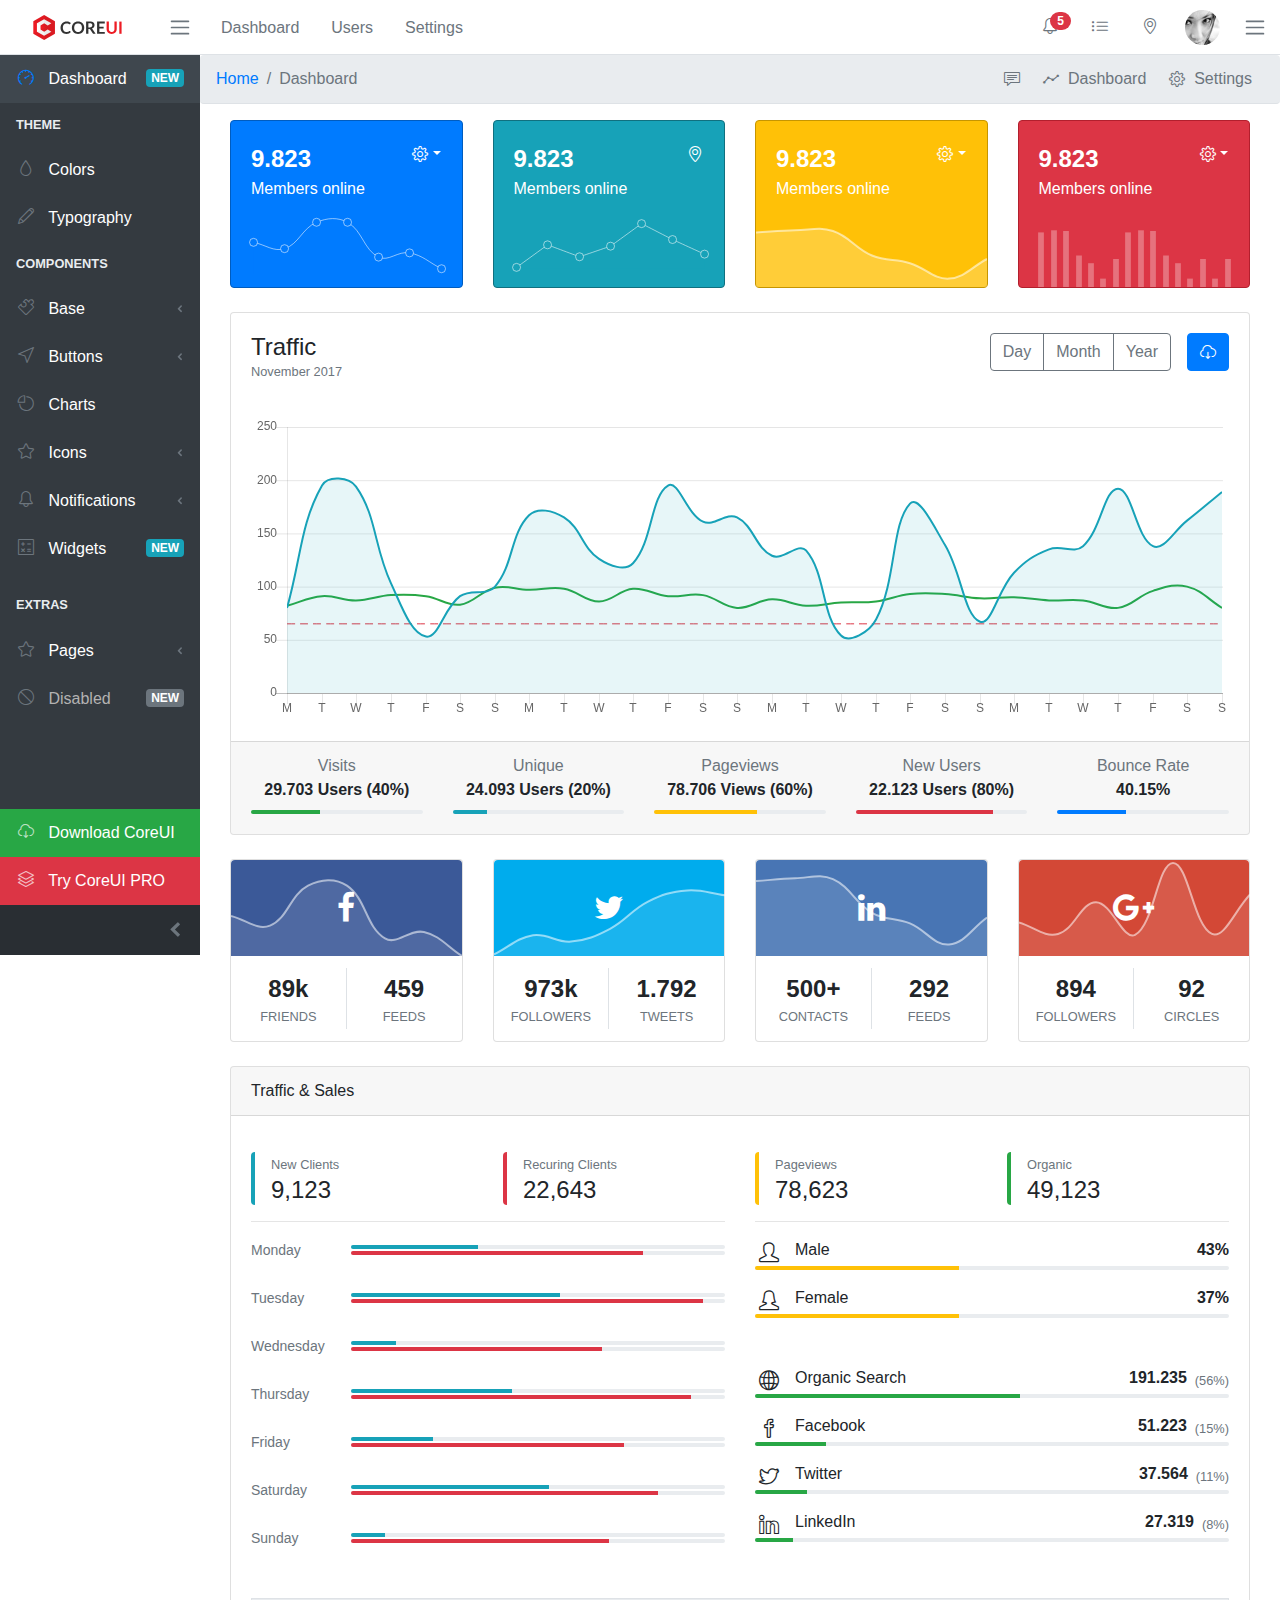
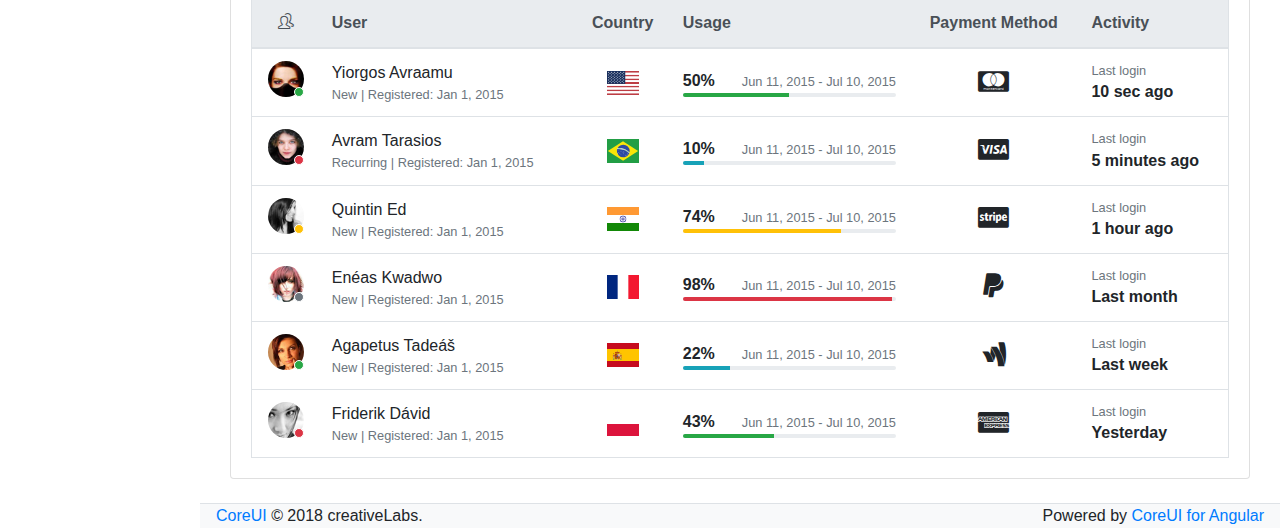
==== commit 174540b9: "Auto-generated commit" ====
--- a/index.html
+++ b/index.html
@@ -67,6 +67,6 @@
 
     Loading<span class="d">.</span><span class="d d-2">.</span><span class="d d-3">.</span>
   </app-root>
-<script type="text/javascript" src="runtime.3dff8e478cdd6ef9b3cc.js"></script><script type="text/javascript" src="polyfills.f9302dbc86152f29479f.js"></script><script type="text/javascript" src="main.0e5dbffaa55185438bb5.js"></script></body>
+<script type="text/javascript" src="runtime.3dff8e478cdd6ef9b3cc.js"></script><script type="text/javascript" src="polyfills.f72ab77f0fa440186063.js"></script><script type="text/javascript" src="main.f81e86111ec92719ce5d.js"></script></body>
 
 </html>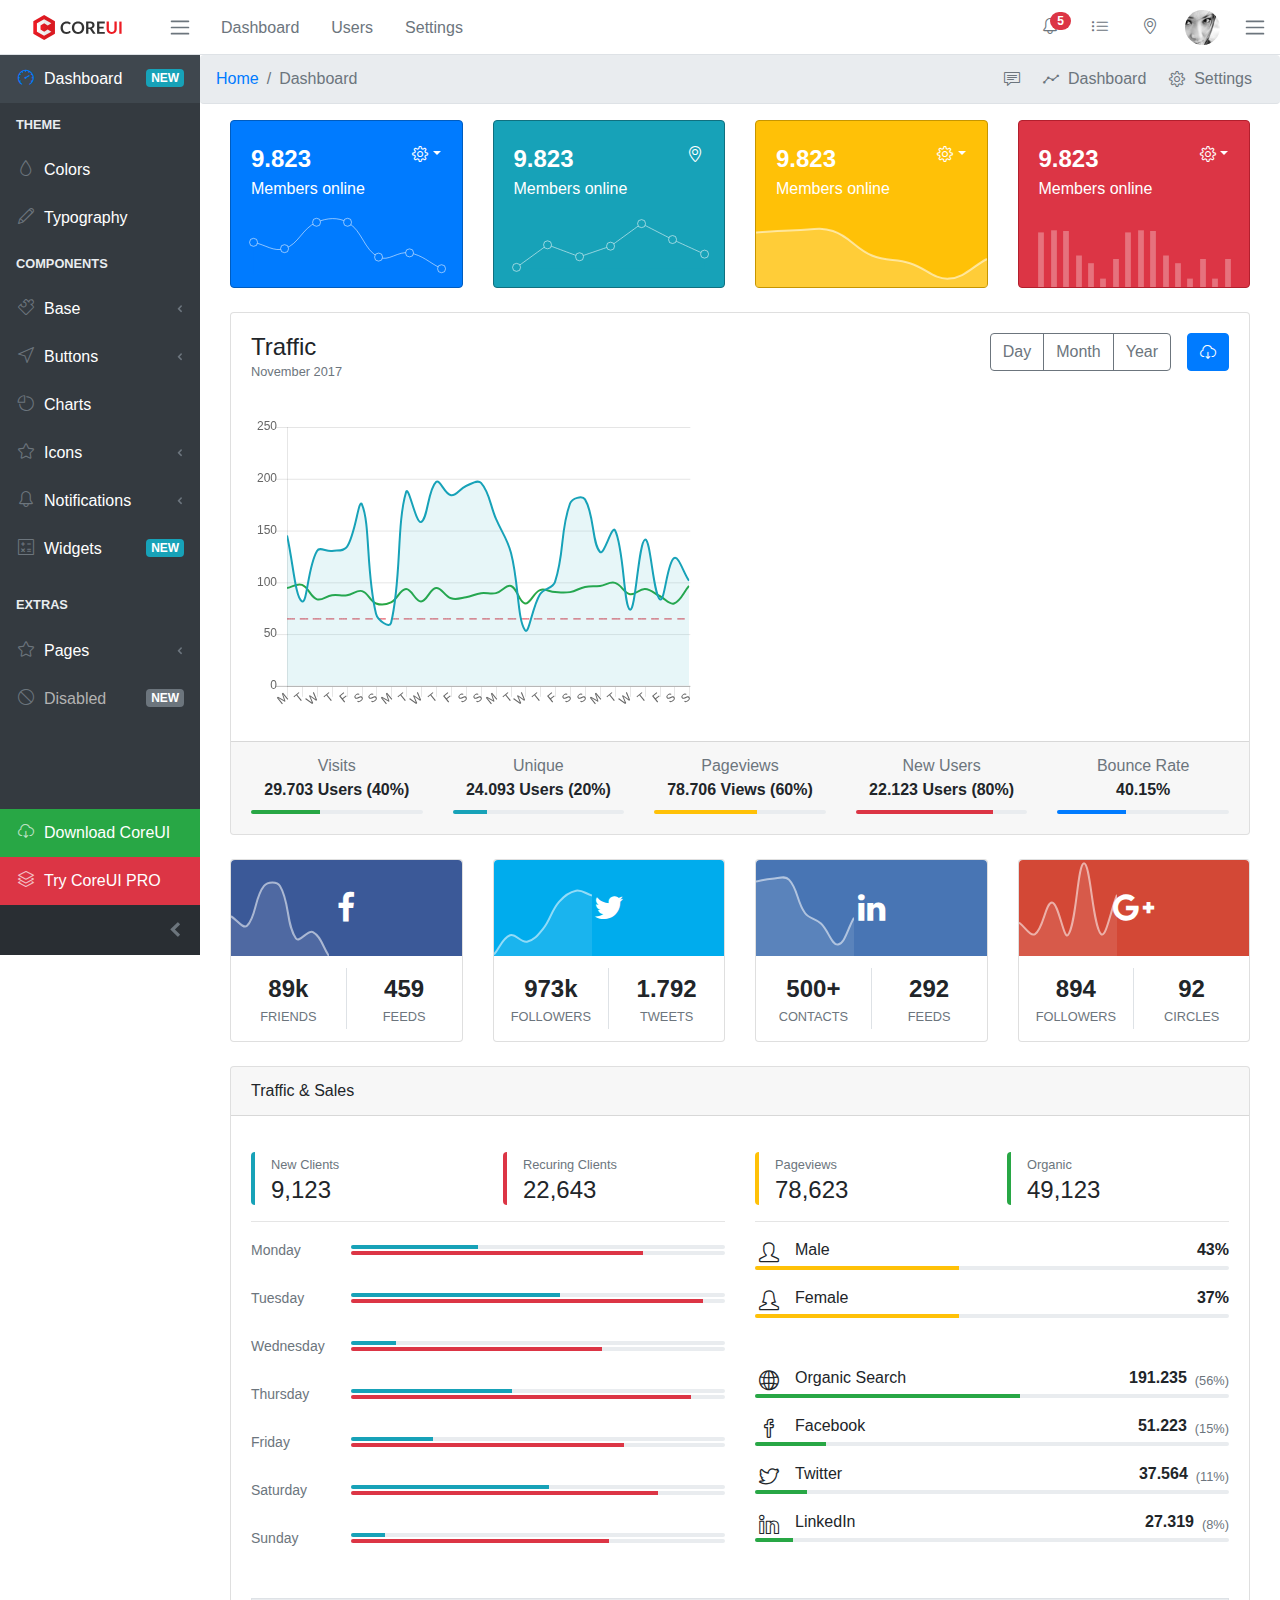
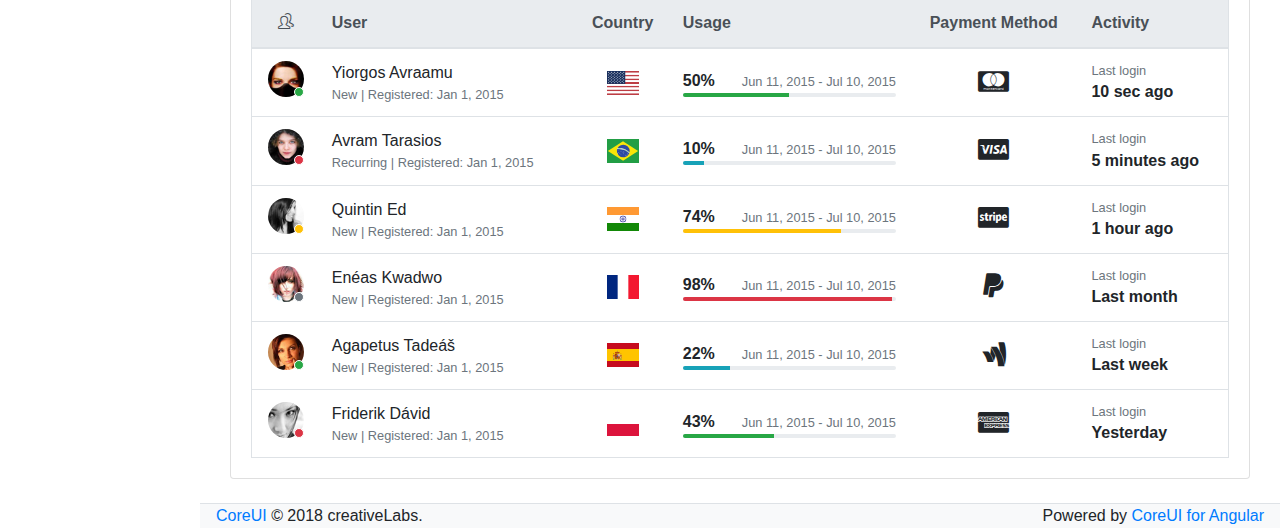
==== commit 275e723d: "Auto-generated commit" ====
--- a/index.html
+++ b/index.html
@@ -8,7 +8,7 @@
 
   <meta name="viewport" content="width=device-width, initial-scale=1">
   <link rel="icon" type="image/x-icon" href="favicon.ico">
-<link rel="stylesheet" href="styles.264224eb5a9a394ecd3e.css"></head>
+<link rel="stylesheet" href="styles.56d0463596fed0a9e0b0.css"></head>
 
 <body>
   <app-root>
@@ -67,6 +67,6 @@
 
     Loading<span class="d">.</span><span class="d d-2">.</span><span class="d d-3">.</span>
   </app-root>
-<script type="text/javascript" src="runtime.3dff8e478cdd6ef9b3cc.js"></script><script type="text/javascript" src="polyfills.f72ab77f0fa440186063.js"></script><script type="text/javascript" src="main.f81e86111ec92719ce5d.js"></script></body>
+<script type="text/javascript" src="runtime.027c62e1811555620ca5.js"></script><script type="text/javascript" src="polyfills.1d8e686b08e3e87b1069.js"></script><script type="text/javascript" src="main.9ea49231db9e7cfaa149.js"></script></body>
 
 </html>--- a/styles.56d0463596fed0a9e0b0.css
+++ b/styles.56d0463596fed0a9e0b0.css
@@ -0,0 +1,20 @@
+@charset "UTF-8";/*!
+ * Bootstrap v4.3.1 (https://getbootstrap.com/)
+ * Copyright 2011-2019 The Bootstrap Authors
+ * Copyright 2011-2019 Twitter, Inc.
+ * Licensed under MIT (https://github.com/twbs/bootstrap/blob/master/LICENSE)
+ *//*!
+ *  Font Awesome 4.7.0 by @davegandy - http://fontawesome.io - @fontawesome
+ *  License - http://fontawesome.io/license (Font: SIL OFL 1.1, CSS: MIT License)
+ */@font-face{font-family:FontAwesome;src:url(fontawesome-webfont.674f50d287a8c48dc19b.eot?v=4.7.0);src:url(fontawesome-webfont.674f50d287a8c48dc19b.eot?#iefix&v=4.7.0) format('embedded-opentype'),url(fontawesome-webfont.af7ae505a9eed503f8b8.woff2?v=4.7.0) format('woff2'),url(fontawesome-webfont.fee66e712a8a08eef580.woff?v=4.7.0) format('woff'),url(fontawesome-webfont.b06871f281fee6b241d6.ttf?v=4.7.0) format('truetype'),url(fontawesome-webfont.912ec66d7572ff821749.svg?v=4.7.0#fontawesomeregular) format('svg');font-weight:400;font-style:normal}.fa{display:inline-block;font:14px/1 FontAwesome;font-size:inherit;text-rendering:auto;-webkit-font-smoothing:antialiased;-moz-osx-font-smoothing:grayscale}.fa-lg{font-size:1.33333333em;line-height:.75em;vertical-align:-15%}.fa-2x{font-size:2em}.fa-3x{font-size:3em}.fa-4x{font-size:4em}.fa-5x{font-size:5em}.fa-fw{width:1.28571429em;text-align:center}.fa-ul{padding-left:0;margin-left:2.14285714em;list-style-type:none}.fa-ul>li{position:relative}.fa-li{position:absolute;left:-2.14285714em;width:2.14285714em;top:.14285714em;text-align:center}.fa-li.fa-lg{left:-1.85714286em}.fa-border{padding:.2em .25em .15em;border:.08em solid #eee;border-radius:.1em}.fa-pull-left{float:left}.fa-pull-right{float:right}.fa.fa-pull-left{margin-right:.3em}.fa.fa-pull-right{margin-left:.3em}.pull-right{float:right}.pull-left{float:left}.fa.pull-left{margin-right:.3em}.fa.pull-right{margin-left:.3em}.fa-spin{-webkit-animation:2s linear infinite fa-spin;animation:2s linear infinite fa-spin}.fa-pulse{-webkit-animation:1s steps(8) infinite fa-spin;animation:1s steps(8) infinite fa-spin}@-webkit-keyframes fa-spin{0%{-webkit-transform:rotate(0);transform:rotate(0)}100%{-webkit-transform:rotate(359deg);transform:rotate(359deg)}}@keyframes fa-spin{0%{-webkit-transform:rotate(0);transform:rotate(0)}100%{-webkit-transform:rotate(359deg);transform:rotate(359deg)}}.fa-rotate-90{-ms-filter:"progid:DXImageTransform.Microsoft.BasicImage(rotation=1)";-webkit-transform:rotate(90deg);transform:rotate(90deg)}.fa-rotate-180{-ms-filter:"progid:DXImageTransform.Microsoft.BasicImage(rotation=2)";-webkit-transform:rotate(180deg);transform:rotate(180deg)}.fa-rotate-270{-ms-filter:"progid:DXImageTransform.Microsoft.BasicImage(rotation=3)";-webkit-transform:rotate(270deg);transform:rotate(270deg)}.fa-flip-horizontal{-ms-filter:"progid:DXImageTransform.Microsoft.BasicImage(rotation=0, mirror=1)";-webkit-transform:scale(-1,1);transform:scale(-1,1)}.fa-flip-vertical{-ms-filter:"progid:DXImageTransform.Microsoft.BasicImage(rotation=2, mirror=1)";-webkit-transform:scale(1,-1);transform:scale(1,-1)}:root .fa-flip-horizontal,:root .fa-flip-vertical,:root .fa-rotate-180,:root .fa-rotate-270,:root .fa-rotate-90{-webkit-filter:none;filter:none}.fa-stack{position:relative;display:inline-block;width:2em;height:2em;line-height:2em;vertical-align:middle}.fa-stack-1x,.fa-stack-2x{position:absolute;left:0;width:100%;text-align:center}.fa-stack-1x{line-height:inherit}.fa-stack-2x{font-size:2em}.fa-inverse{color:#fff}.fa-glass:before{content:"\f000"}.fa-music:before{content:"\f001"}.fa-search:before{content:"\f002"}.fa-envelope-o:before{content:"\f003"}.fa-heart:before{content:"\f004"}.fa-star:before{content:"\f005"}.fa-star-o:before{content:"\f006"}.fa-user:before{content:"\f007"}.fa-film:before{content:"\f008"}.fa-th-large:before{content:"\f009"}.fa-th:before{content:"\f00a"}.fa-th-list:before{content:"\f00b"}.fa-check:before{content:"\f00c"}.fa-close:before,.fa-remove:before,.fa-times:before{content:"\f00d"}.fa-search-plus:before{content:"\f00e"}.fa-search-minus:before{content:"\f010"}.fa-power-off:before{content:"\f011"}.fa-signal:before{content:"\f012"}.fa-cog:before,.fa-gear:before{content:"\f013"}.fa-trash-o:before{content:"\f014"}.fa-home:before{content:"\f015"}.fa-file-o:before{content:"\f016"}.fa-clock-o:before{content:"\f017"}.fa-road:before{content:"\f018"}.fa-download:before{content:"\f019"}.fa-arrow-circle-o-down:before{content:"\f01a"}.fa-arrow-circle-o-up:before{content:"\f01b"}.fa-inbox:before{content:"\f01c"}.fa-play-circle-o:before{content:"\f01d"}.fa-repeat:before,.fa-rotate-right:before{content:"\f01e"}.fa-refresh:before{content:"\f021"}.fa-list-alt:before{content:"\f022"}.fa-lock:before{content:"\f023"}.fa-flag:before{content:"\f024"}.fa-headphones:before{content:"\f025"}.fa-volume-off:before{content:"\f026"}.fa-volume-down:before{content:"\f027"}.fa-volume-up:before{content:"\f028"}.fa-qrcode:before{content:"\f029"}.fa-barcode:before{content:"\f02a"}.fa-tag:before{content:"\f02b"}.fa-tags:before{content:"\f02c"}.fa-book:before{content:"\f02d"}.fa-bookmark:before{content:"\f02e"}.fa-print:before{content:"\f02f"}.fa-camera:before{content:"\f030"}.fa-font:before{content:"\f031"}.fa-bold:before{content:"\f032"}.fa-italic:before{content:"\f033"}.fa-text-height:before{content:"\f034"}.fa-text-width:before{content:"\f035"}.fa-align-left:before{content:"\f036"}.fa-align-center:before{content:"\f037"}.fa-align-right:before{content:"\f038"}.fa-align-justify:before{content:"\f039"}.fa-list:before{content:"\f03a"}.fa-dedent:before,.fa-outdent:before{content:"\f03b"}.fa-indent:before{content:"\f03c"}.fa-video-camera:before{content:"\f03d"}.fa-image:before,.fa-photo:before,.fa-picture-o:before{content:"\f03e"}.fa-pencil:before{content:"\f040"}.fa-map-marker:before{content:"\f041"}.fa-adjust:before{content:"\f042"}.fa-tint:before{content:"\f043"}.fa-edit:before,.fa-pencil-square-o:before{content:"\f044"}.fa-share-square-o:before{content:"\f045"}.fa-check-square-o:before{content:"\f046"}.fa-arrows:before{content:"\f047"}.fa-step-backward:before{content:"\f048"}.fa-fast-backward:before{content:"\f049"}.fa-backward:before{content:"\f04a"}.fa-play:before{content:"\f04b"}.fa-pause:before{content:"\f04c"}.fa-stop:before{content:"\f04d"}.fa-forward:before{content:"\f04e"}.fa-fast-forward:before{content:"\f050"}.fa-step-forward:before{content:"\f051"}.fa-eject:before{content:"\f052"}.fa-chevron-left:before{content:"\f053"}.fa-chevron-right:before{content:"\f054"}.fa-plus-circle:before{content:"\f055"}.fa-minus-circle:before{content:"\f056"}.fa-times-circle:before{content:"\f057"}.fa-check-circle:before{content:"\f058"}.fa-question-circle:before{content:"\f059"}.fa-info-circle:before{content:"\f05a"}.fa-crosshairs:before{content:"\f05b"}.fa-times-circle-o:before{content:"\f05c"}.fa-check-circle-o:before{content:"\f05d"}.fa-ban:before{content:"\f05e"}.fa-arrow-left:before{content:"\f060"}.fa-arrow-right:before{content:"\f061"}.fa-arrow-up:before{content:"\f062"}.fa-arrow-down:before{content:"\f063"}.fa-mail-forward:before,.fa-share:before{content:"\f064"}.fa-expand:before{content:"\f065"}.fa-compress:before{content:"\f066"}.fa-plus:before{content:"\f067"}.fa-minus:before{content:"\f068"}.fa-asterisk:before{content:"\f069"}.fa-exclamation-circle:before{content:"\f06a"}.fa-gift:before{content:"\f06b"}.fa-leaf:before{content:"\f06c"}.fa-fire:before{content:"\f06d"}.fa-eye:before{content:"\f06e"}.fa-eye-slash:before{content:"\f070"}.fa-exclamation-triangle:before,.fa-warning:before{content:"\f071"}.fa-plane:before{content:"\f072"}.fa-calendar:before{content:"\f073"}.fa-random:before{content:"\f074"}.fa-comment:before{content:"\f075"}.fa-magnet:before{content:"\f076"}.fa-chevron-up:before{content:"\f077"}.fa-chevron-down:before{content:"\f078"}.fa-retweet:before{content:"\f079"}.fa-shopping-cart:before{content:"\f07a"}.fa-folder:before{content:"\f07b"}.fa-folder-open:before{content:"\f07c"}.fa-arrows-v:before{content:"\f07d"}.fa-arrows-h:before{content:"\f07e"}.fa-bar-chart-o:before,.fa-bar-chart:before{content:"\f080"}.fa-twitter-square:before{content:"\f081"}.fa-facebook-square:before{content:"\f082"}.fa-camera-retro:before{content:"\f083"}.fa-key:before{content:"\f084"}.fa-cogs:before,.fa-gears:before{content:"\f085"}.fa-comments:before{content:"\f086"}.fa-thumbs-o-up:before{content:"\f087"}.fa-thumbs-o-down:before{content:"\f088"}.fa-star-half:before{content:"\f089"}.fa-heart-o:before{content:"\f08a"}.fa-sign-out:before{content:"\f08b"}.fa-linkedin-square:before{content:"\f08c"}.fa-thumb-tack:before{content:"\f08d"}.fa-external-link:before{content:"\f08e"}.fa-sign-in:before{content:"\f090"}.fa-trophy:before{content:"\f091"}.fa-github-square:before{content:"\f092"}.fa-upload:before{content:"\f093"}.fa-lemon-o:before{content:"\f094"}.fa-phone:before{content:"\f095"}.fa-square-o:before{content:"\f096"}.fa-bookmark-o:before{content:"\f097"}.fa-phone-square:before{content:"\f098"}.fa-twitter:before{content:"\f099"}.fa-facebook-f:before,.fa-facebook:before{content:"\f09a"}.fa-github:before{content:"\f09b"}.fa-unlock:before{content:"\f09c"}.fa-credit-card:before{content:"\f09d"}.fa-feed:before,.fa-rss:before{content:"\f09e"}.fa-hdd-o:before{content:"\f0a0"}.fa-bullhorn:before{content:"\f0a1"}.fa-bell:before{content:"\f0f3"}.fa-certificate:before{content:"\f0a3"}.fa-hand-o-right:before{content:"\f0a4"}.fa-hand-o-left:before{content:"\f0a5"}.fa-hand-o-up:before{content:"\f0a6"}.fa-hand-o-down:before{content:"\f0a7"}.fa-arrow-circle-left:before{content:"\f0a8"}.fa-arrow-circle-right:before{content:"\f0a9"}.fa-arrow-circle-up:before{content:"\f0aa"}.fa-arrow-circle-down:before{content:"\f0ab"}.fa-globe:before{content:"\f0ac"}.fa-wrench:before{content:"\f0ad"}.fa-tasks:before{content:"\f0ae"}.fa-filter:before{content:"\f0b0"}.fa-briefcase:before{content:"\f0b1"}.fa-arrows-alt:before{content:"\f0b2"}.fa-group:before,.fa-users:before{content:"\f0c0"}.fa-chain:before,.fa-link:before{content:"\f0c1"}.fa-cloud:before{content:"\f0c2"}.fa-flask:before{content:"\f0c3"}.fa-cut:before,.fa-scissors:before{content:"\f0c4"}.fa-copy:before,.fa-files-o:before{content:"\f0c5"}.fa-paperclip:before{content:"\f0c6"}.fa-floppy-o:before,.fa-save:before{content:"\f0c7"}.fa-square:before{content:"\f0c8"}.fa-bars:before,.fa-navicon:before,.fa-reorder:before{content:"\f0c9"}.fa-list-ul:before{content:"\f0ca"}.fa-list-ol:before{content:"\f0cb"}.fa-strikethrough:before{content:"\f0cc"}.fa-underline:before{content:"\f0cd"}.fa-table:before{content:"\f0ce"}.fa-magic:before{content:"\f0d0"}.fa-truck:before{content:"\f0d1"}.fa-pinterest:before{content:"\f0d2"}.fa-pinterest-square:before{content:"\f0d3"}.fa-google-plus-square:before{content:"\f0d4"}.fa-google-plus:before{content:"\f0d5"}.fa-money:before{content:"\f0d6"}.fa-caret-down:before{content:"\f0d7"}.fa-caret-up:before{content:"\f0d8"}.fa-caret-left:before{content:"\f0d9"}.fa-caret-right:before{content:"\f0da"}.fa-columns:before{content:"\f0db"}.fa-sort:before,.fa-unsorted:before{content:"\f0dc"}.fa-sort-desc:before,.fa-sort-down:before{content:"\f0dd"}.fa-sort-asc:before,.fa-sort-up:before{content:"\f0de"}.fa-envelope:before{content:"\f0e0"}.fa-linkedin:before{content:"\f0e1"}.fa-rotate-left:before,.fa-undo:before{content:"\f0e2"}.fa-gavel:before,.fa-legal:before{content:"\f0e3"}.fa-dashboard:before,.fa-tachometer:before{content:"\f0e4"}.fa-comment-o:before{content:"\f0e5"}.fa-comments-o:before{content:"\f0e6"}.fa-bolt:before,.fa-flash:before{content:"\f0e7"}.fa-sitemap:before{content:"\f0e8"}.fa-umbrella:before{content:"\f0e9"}.fa-clipboard:before,.fa-paste:before{content:"\f0ea"}.fa-lightbulb-o:before{content:"\f0eb"}.fa-exchange:before{content:"\f0ec"}.fa-cloud-download:before{content:"\f0ed"}.fa-cloud-upload:before{content:"\f0ee"}.fa-user-md:before{content:"\f0f0"}.fa-stethoscope:before{content:"\f0f1"}.fa-suitcase:before{content:"\f0f2"}.fa-bell-o:before{content:"\f0a2"}.fa-coffee:before{content:"\f0f4"}.fa-cutlery:before{content:"\f0f5"}.fa-file-text-o:before{content:"\f0f6"}.fa-building-o:before{content:"\f0f7"}.fa-hospital-o:before{content:"\f0f8"}.fa-ambulance:before{content:"\f0f9"}.fa-medkit:before{content:"\f0fa"}.fa-fighter-jet:before{content:"\f0fb"}.fa-beer:before{content:"\f0fc"}.fa-h-square:before{content:"\f0fd"}.fa-plus-square:before{content:"\f0fe"}.fa-angle-double-left:before{content:"\f100"}.fa-angle-double-right:before{content:"\f101"}.fa-angle-double-up:before{content:"\f102"}.fa-angle-double-down:before{content:"\f103"}.fa-angle-left:before{content:"\f104"}.fa-angle-right:before{content:"\f105"}.fa-angle-up:before{content:"\f106"}.fa-angle-down:before{content:"\f107"}.fa-desktop:before{content:"\f108"}.fa-laptop:before{content:"\f109"}.fa-tablet:before{content:"\f10a"}.fa-mobile-phone:before,.fa-mobile:before{content:"\f10b"}.fa-circle-o:before{content:"\f10c"}.fa-quote-left:before{content:"\f10d"}.fa-quote-right:before{content:"\f10e"}.fa-spinner:before{content:"\f110"}.fa-circle:before{content:"\f111"}.fa-mail-reply:before,.fa-reply:before{content:"\f112"}.fa-github-alt:before{content:"\f113"}.fa-folder-o:before{content:"\f114"}.fa-folder-open-o:before{content:"\f115"}.fa-smile-o:before{content:"\f118"}.fa-frown-o:before{content:"\f119"}.fa-meh-o:before{content:"\f11a"}.fa-gamepad:before{content:"\f11b"}.fa-keyboard-o:before{content:"\f11c"}.fa-flag-o:before{content:"\f11d"}.fa-flag-checkered:before{content:"\f11e"}.fa-terminal:before{content:"\f120"}.fa-code:before{content:"\f121"}.fa-mail-reply-all:before,.fa-reply-all:before{content:"\f122"}.fa-star-half-empty:before,.fa-star-half-full:before,.fa-star-half-o:before{content:"\f123"}.fa-location-arrow:before{content:"\f124"}.fa-crop:before{content:"\f125"}.fa-code-fork:before{content:"\f126"}.fa-chain-broken:before,.fa-unlink:before{content:"\f127"}.fa-question:before{content:"\f128"}.fa-info:before{content:"\f129"}.fa-exclamation:before{content:"\f12a"}.fa-superscript:before{content:"\f12b"}.fa-subscript:before{content:"\f12c"}.fa-eraser:before{content:"\f12d"}.fa-puzzle-piece:before{content:"\f12e"}.fa-microphone:before{content:"\f130"}.fa-microphone-slash:before{content:"\f131"}.fa-shield:before{content:"\f132"}.fa-calendar-o:before{content:"\f133"}.fa-fire-extinguisher:before{content:"\f134"}.fa-rocket:before{content:"\f135"}.fa-maxcdn:before{content:"\f136"}.fa-chevron-circle-left:before{content:"\f137"}.fa-chevron-circle-right:before{content:"\f138"}.fa-chevron-circle-up:before{content:"\f139"}.fa-chevron-circle-down:before{content:"\f13a"}.fa-html5:before{content:"\f13b"}.fa-css3:before{content:"\f13c"}.fa-anchor:before{content:"\f13d"}.fa-unlock-alt:before{content:"\f13e"}.fa-bullseye:before{content:"\f140"}.fa-ellipsis-h:before{content:"\f141"}.fa-ellipsis-v:before{content:"\f142"}.fa-rss-square:before{content:"\f143"}.fa-play-circle:before{content:"\f144"}.fa-ticket:before{content:"\f145"}.fa-minus-square:before{content:"\f146"}.fa-minus-square-o:before{content:"\f147"}.fa-level-up:before{content:"\f148"}.fa-level-down:before{content:"\f149"}.fa-check-square:before{content:"\f14a"}.fa-pencil-square:before{content:"\f14b"}.fa-external-link-square:before{content:"\f14c"}.fa-share-square:before{content:"\f14d"}.fa-compass:before{content:"\f14e"}.fa-caret-square-o-down:before,.fa-toggle-down:before{content:"\f150"}.fa-caret-square-o-up:before,.fa-toggle-up:before{content:"\f151"}.fa-caret-square-o-right:before,.fa-toggle-right:before{content:"\f152"}.fa-eur:before,.fa-euro:before{content:"\f153"}.fa-gbp:before{content:"\f154"}.fa-dollar:before,.fa-usd:before{content:"\f155"}.fa-inr:before,.fa-rupee:before{content:"\f156"}.fa-cny:before,.fa-jpy:before,.fa-rmb:before,.fa-yen:before{content:"\f157"}.fa-rouble:before,.fa-rub:before,.fa-ruble:before{content:"\f158"}.fa-krw:before,.fa-won:before{content:"\f159"}.fa-bitcoin:before,.fa-btc:before{content:"\f15a"}.fa-file:before{content:"\f15b"}.fa-file-text:before{content:"\f15c"}.fa-sort-alpha-asc:before{content:"\f15d"}.fa-sort-alpha-desc:before{content:"\f15e"}.fa-sort-amount-asc:before{content:"\f160"}.fa-sort-amount-desc:before{content:"\f161"}.fa-sort-numeric-asc:before{content:"\f162"}.fa-sort-numeric-desc:before{content:"\f163"}.fa-thumbs-up:before{content:"\f164"}.fa-thumbs-down:before{content:"\f165"}.fa-youtube-square:before{content:"\f166"}.fa-youtube:before{content:"\f167"}.fa-xing:before{content:"\f168"}.fa-xing-square:before{content:"\f169"}.fa-youtube-play:before{content:"\f16a"}.fa-dropbox:before{content:"\f16b"}.fa-stack-overflow:before{content:"\f16c"}.fa-instagram:before{content:"\f16d"}.fa-flickr:before{content:"\f16e"}.fa-adn:before{content:"\f170"}.fa-bitbucket:before{content:"\f171"}.fa-bitbucket-square:before{content:"\f172"}.fa-tumblr:before{content:"\f173"}.fa-tumblr-square:before{content:"\f174"}.fa-long-arrow-down:before{content:"\f175"}.fa-long-arrow-up:before{content:"\f176"}.fa-long-arrow-left:before{content:"\f177"}.fa-long-arrow-right:before{content:"\f178"}.fa-apple:before{content:"\f179"}.fa-windows:before{content:"\f17a"}.fa-android:before{content:"\f17b"}.fa-linux:before{content:"\f17c"}.fa-dribbble:before{content:"\f17d"}.fa-skype:before{content:"\f17e"}.fa-foursquare:before{content:"\f180"}.fa-trello:before{content:"\f181"}.fa-female:before{content:"\f182"}.fa-male:before{content:"\f183"}.fa-gittip:before,.fa-gratipay:before{content:"\f184"}.fa-sun-o:before{content:"\f185"}.fa-moon-o:before{content:"\f186"}.fa-archive:before{content:"\f187"}.fa-bug:before{content:"\f188"}.fa-vk:before{content:"\f189"}.fa-weibo:before{content:"\f18a"}.fa-renren:before{content:"\f18b"}.fa-pagelines:before{content:"\f18c"}.fa-stack-exchange:before{content:"\f18d"}.fa-arrow-circle-o-right:before{content:"\f18e"}.fa-arrow-circle-o-left:before{content:"\f190"}.fa-caret-square-o-left:before,.fa-toggle-left:before{content:"\f191"}.fa-dot-circle-o:before{content:"\f192"}.fa-wheelchair:before{content:"\f193"}.fa-vimeo-square:before{content:"\f194"}.fa-try:before,.fa-turkish-lira:before{content:"\f195"}.fa-plus-square-o:before{content:"\f196"}.fa-space-shuttle:before{content:"\f197"}.fa-slack:before{content:"\f198"}.fa-envelope-square:before{content:"\f199"}.fa-wordpress:before{content:"\f19a"}.fa-openid:before{content:"\f19b"}.fa-bank:before,.fa-institution:before,.fa-university:before{content:"\f19c"}.fa-graduation-cap:before,.fa-mortar-board:before{content:"\f19d"}.fa-yahoo:before{content:"\f19e"}.fa-google:before{content:"\f1a0"}.fa-reddit:before{content:"\f1a1"}.fa-reddit-square:before{content:"\f1a2"}.fa-stumbleupon-circle:before{content:"\f1a3"}.fa-stumbleupon:before{content:"\f1a4"}.fa-delicious:before{content:"\f1a5"}.fa-digg:before{content:"\f1a6"}.fa-pied-piper-pp:before{content:"\f1a7"}.fa-pied-piper-alt:before{content:"\f1a8"}.fa-drupal:before{content:"\f1a9"}.fa-joomla:before{content:"\f1aa"}.fa-language:before{content:"\f1ab"}.fa-fax:before{content:"\f1ac"}.fa-building:before{content:"\f1ad"}.fa-child:before{content:"\f1ae"}.fa-paw:before{content:"\f1b0"}.fa-spoon:before{content:"\f1b1"}.fa-cube:before{content:"\f1b2"}.fa-cubes:before{content:"\f1b3"}.fa-behance:before{content:"\f1b4"}.fa-behance-square:before{content:"\f1b5"}.fa-steam:before{content:"\f1b6"}.fa-steam-square:before{content:"\f1b7"}.fa-recycle:before{content:"\f1b8"}.fa-automobile:before,.fa-car:before{content:"\f1b9"}.fa-cab:before,.fa-taxi:before{content:"\f1ba"}.fa-tree:before{content:"\f1bb"}.fa-spotify:before{content:"\f1bc"}.fa-deviantart:before{content:"\f1bd"}.fa-soundcloud:before{content:"\f1be"}.fa-database:before{content:"\f1c0"}.fa-file-pdf-o:before{content:"\f1c1"}.fa-file-word-o:before{content:"\f1c2"}.fa-file-excel-o:before{content:"\f1c3"}.fa-file-powerpoint-o:before{content:"\f1c4"}.fa-file-image-o:before,.fa-file-photo-o:before,.fa-file-picture-o:before{content:"\f1c5"}.fa-file-archive-o:before,.fa-file-zip-o:before{content:"\f1c6"}.fa-file-audio-o:before,.fa-file-sound-o:before{content:"\f1c7"}.fa-file-movie-o:before,.fa-file-video-o:before{content:"\f1c8"}.fa-file-code-o:before{content:"\f1c9"}.fa-vine:before{content:"\f1ca"}.fa-codepen:before{content:"\f1cb"}.fa-jsfiddle:before{content:"\f1cc"}.fa-life-bouy:before,.fa-life-buoy:before,.fa-life-ring:before,.fa-life-saver:before,.fa-support:before{content:"\f1cd"}.fa-circle-o-notch:before{content:"\f1ce"}.fa-ra:before,.fa-rebel:before,.fa-resistance:before{content:"\f1d0"}.fa-empire:before,.fa-ge:before{content:"\f1d1"}.fa-git-square:before{content:"\f1d2"}.fa-git:before{content:"\f1d3"}.fa-hacker-news:before,.fa-y-combinator-square:before,.fa-yc-square:before{content:"\f1d4"}.fa-tencent-weibo:before{content:"\f1d5"}.fa-qq:before{content:"\f1d6"}.fa-wechat:before,.fa-weixin:before{content:"\f1d7"}.fa-paper-plane:before,.fa-send:before{content:"\f1d8"}.fa-paper-plane-o:before,.fa-send-o:before{content:"\f1d9"}.fa-history:before{content:"\f1da"}.fa-circle-thin:before{content:"\f1db"}.fa-header:before{content:"\f1dc"}.fa-paragraph:before{content:"\f1dd"}.fa-sliders:before{content:"\f1de"}.fa-share-alt:before{content:"\f1e0"}.fa-share-alt-square:before{content:"\f1e1"}.fa-bomb:before{content:"\f1e2"}.fa-futbol-o:before,.fa-soccer-ball-o:before{content:"\f1e3"}.fa-tty:before{content:"\f1e4"}.fa-binoculars:before{content:"\f1e5"}.fa-plug:before{content:"\f1e6"}.fa-slideshare:before{content:"\f1e7"}.fa-twitch:before{content:"\f1e8"}.fa-yelp:before{content:"\f1e9"}.fa-newspaper-o:before{content:"\f1ea"}.fa-wifi:before{content:"\f1eb"}.fa-calculator:before{content:"\f1ec"}.fa-paypal:before{content:"\f1ed"}.fa-google-wallet:before{content:"\f1ee"}.fa-cc-visa:before{content:"\f1f0"}.fa-cc-mastercard:before{content:"\f1f1"}.fa-cc-discover:before{content:"\f1f2"}.fa-cc-amex:before{content:"\f1f3"}.fa-cc-paypal:before{content:"\f1f4"}.fa-cc-stripe:before{content:"\f1f5"}.fa-bell-slash:before{content:"\f1f6"}.fa-bell-slash-o:before{content:"\f1f7"}.fa-trash:before{content:"\f1f8"}.fa-copyright:before{content:"\f1f9"}.fa-at:before{content:"\f1fa"}.fa-eyedropper:before{content:"\f1fb"}.fa-paint-brush:before{content:"\f1fc"}.fa-birthday-cake:before{content:"\f1fd"}.fa-area-chart:before{content:"\f1fe"}.fa-pie-chart:before{content:"\f200"}.fa-line-chart:before{content:"\f201"}.fa-lastfm:before{content:"\f202"}.fa-lastfm-square:before{content:"\f203"}.fa-toggle-off:before{content:"\f204"}.fa-toggle-on:before{content:"\f205"}.fa-bicycle:before{content:"\f206"}.fa-bus:before{content:"\f207"}.fa-ioxhost:before{content:"\f208"}.fa-angellist:before{content:"\f209"}.fa-cc:before{content:"\f20a"}.fa-ils:before,.fa-shekel:before,.fa-sheqel:before{content:"\f20b"}.fa-meanpath:before{content:"\f20c"}.fa-buysellads:before{content:"\f20d"}.fa-connectdevelop:before{content:"\f20e"}.fa-dashcube:before{content:"\f210"}.fa-forumbee:before{content:"\f211"}.fa-leanpub:before{content:"\f212"}.fa-sellsy:before{content:"\f213"}.fa-shirtsinbulk:before{content:"\f214"}.fa-simplybuilt:before{content:"\f215"}.fa-skyatlas:before{content:"\f216"}.fa-cart-plus:before{content:"\f217"}.fa-cart-arrow-down:before{content:"\f218"}.fa-diamond:before{content:"\f219"}.fa-ship:before{content:"\f21a"}.fa-user-secret:before{content:"\f21b"}.fa-motorcycle:before{content:"\f21c"}.fa-street-view:before{content:"\f21d"}.fa-heartbeat:before{content:"\f21e"}.fa-venus:before{content:"\f221"}.fa-mars:before{content:"\f222"}.fa-mercury:before{content:"\f223"}.fa-intersex:before,.fa-transgender:before{content:"\f224"}.fa-transgender-alt:before{content:"\f225"}.fa-venus-double:before{content:"\f226"}.fa-mars-double:before{content:"\f227"}.fa-venus-mars:before{content:"\f228"}.fa-mars-stroke:before{content:"\f229"}.fa-mars-stroke-v:before{content:"\f22a"}.fa-mars-stroke-h:before{content:"\f22b"}.fa-neuter:before{content:"\f22c"}.fa-genderless:before{content:"\f22d"}.fa-facebook-official:before{content:"\f230"}.fa-pinterest-p:before{content:"\f231"}.fa-whatsapp:before{content:"\f232"}.fa-server:before{content:"\f233"}.fa-user-plus:before{content:"\f234"}.fa-user-times:before{content:"\f235"}.fa-bed:before,.fa-hotel:before{content:"\f236"}.fa-viacoin:before{content:"\f237"}.fa-train:before{content:"\f238"}.fa-subway:before{content:"\f239"}.fa-medium:before{content:"\f23a"}.fa-y-combinator:before,.fa-yc:before{content:"\f23b"}.fa-optin-monster:before{content:"\f23c"}.fa-opencart:before{content:"\f23d"}.fa-expeditedssl:before{content:"\f23e"}.fa-battery-4:before,.fa-battery-full:before,.fa-battery:before{content:"\f240"}.fa-battery-3:before,.fa-battery-three-quarters:before{content:"\f241"}.fa-battery-2:before,.fa-battery-half:before{content:"\f242"}.fa-battery-1:before,.fa-battery-quarter:before{content:"\f243"}.fa-battery-0:before,.fa-battery-empty:before{content:"\f244"}.fa-mouse-pointer:before{content:"\f245"}.fa-i-cursor:before{content:"\f246"}.fa-object-group:before{content:"\f247"}.fa-object-ungroup:before{content:"\f248"}.fa-sticky-note:before{content:"\f249"}.fa-sticky-note-o:before{content:"\f24a"}.fa-cc-jcb:before{content:"\f24b"}.fa-cc-diners-club:before{content:"\f24c"}.fa-clone:before{content:"\f24d"}.fa-balance-scale:before{content:"\f24e"}.fa-hourglass-o:before{content:"\f250"}.fa-hourglass-1:before,.fa-hourglass-start:before{content:"\f251"}.fa-hourglass-2:before,.fa-hourglass-half:before{content:"\f252"}.fa-hourglass-3:before,.fa-hourglass-end:before{content:"\f253"}.fa-hourglass:before{content:"\f254"}.fa-hand-grab-o:before,.fa-hand-rock-o:before{content:"\f255"}.fa-hand-paper-o:before,.fa-hand-stop-o:before{content:"\f256"}.fa-hand-scissors-o:before{content:"\f257"}.fa-hand-lizard-o:before{content:"\f258"}.fa-hand-spock-o:before{content:"\f259"}.fa-hand-pointer-o:before{content:"\f25a"}.fa-hand-peace-o:before{content:"\f25b"}.fa-trademark:before{content:"\f25c"}.fa-registered:before{content:"\f25d"}.fa-creative-commons:before{content:"\f25e"}.fa-gg:before{content:"\f260"}.fa-gg-circle:before{content:"\f261"}.fa-tripadvisor:before{content:"\f262"}.fa-odnoklassniki:before{content:"\f263"}.fa-odnoklassniki-square:before{content:"\f264"}.fa-get-pocket:before{content:"\f265"}.fa-wikipedia-w:before{content:"\f266"}.fa-safari:before{content:"\f267"}.fa-chrome:before{content:"\f268"}.fa-firefox:before{content:"\f269"}.fa-opera:before{content:"\f26a"}.fa-internet-explorer:before{content:"\f26b"}.fa-television:before,.fa-tv:before{content:"\f26c"}.fa-contao:before{content:"\f26d"}.fa-500px:before{content:"\f26e"}.fa-amazon:before{content:"\f270"}.fa-calendar-plus-o:before{content:"\f271"}.fa-calendar-minus-o:before{content:"\f272"}.fa-calendar-times-o:before{content:"\f273"}.fa-calendar-check-o:before{content:"\f274"}.fa-industry:before{content:"\f275"}.fa-map-pin:before{content:"\f276"}.fa-map-signs:before{content:"\f277"}.fa-map-o:before{content:"\f278"}.fa-map:before{content:"\f279"}.fa-commenting:before{content:"\f27a"}.fa-commenting-o:before{content:"\f27b"}.fa-houzz:before{content:"\f27c"}.fa-vimeo:before{content:"\f27d"}.fa-black-tie:before{content:"\f27e"}.fa-fonticons:before{content:"\f280"}.fa-reddit-alien:before{content:"\f281"}.fa-edge:before{content:"\f282"}.fa-credit-card-alt:before{content:"\f283"}.fa-codiepie:before{content:"\f284"}.fa-modx:before{content:"\f285"}.fa-fort-awesome:before{content:"\f286"}.fa-usb:before{content:"\f287"}.fa-product-hunt:before{content:"\f288"}.fa-mixcloud:before{content:"\f289"}.fa-scribd:before{content:"\f28a"}.fa-pause-circle:before{content:"\f28b"}.fa-pause-circle-o:before{content:"\f28c"}.fa-stop-circle:before{content:"\f28d"}.fa-stop-circle-o:before{content:"\f28e"}.fa-shopping-bag:before{content:"\f290"}.fa-shopping-basket:before{content:"\f291"}.fa-hashtag:before{content:"\f292"}.fa-bluetooth:before{content:"\f293"}.fa-bluetooth-b:before{content:"\f294"}.fa-percent:before{content:"\f295"}.fa-gitlab:before{content:"\f296"}.fa-wpbeginner:before{content:"\f297"}.fa-wpforms:before{content:"\f298"}.fa-envira:before{content:"\f299"}.fa-universal-access:before{content:"\f29a"}.fa-wheelchair-alt:before{content:"\f29b"}.fa-question-circle-o:before{content:"\f29c"}.fa-blind:before{content:"\f29d"}.fa-audio-description:before{content:"\f29e"}.fa-volume-control-phone:before{content:"\f2a0"}.fa-braille:before{content:"\f2a1"}.fa-assistive-listening-systems:before{content:"\f2a2"}.fa-american-sign-language-interpreting:before,.fa-asl-interpreting:before{content:"\f2a3"}.fa-deaf:before,.fa-deafness:before,.fa-hard-of-hearing:before{content:"\f2a4"}.fa-glide:before{content:"\f2a5"}.fa-glide-g:before{content:"\f2a6"}.fa-sign-language:before,.fa-signing:before{content:"\f2a7"}.fa-low-vision:before{content:"\f2a8"}.fa-viadeo:before{content:"\f2a9"}.fa-viadeo-square:before{content:"\f2aa"}.fa-snapchat:before{content:"\f2ab"}.fa-snapchat-ghost:before{content:"\f2ac"}.fa-snapchat-square:before{content:"\f2ad"}.fa-pied-piper:before{content:"\f2ae"}.fa-first-order:before{content:"\f2b0"}.fa-yoast:before{content:"\f2b1"}.fa-themeisle:before{content:"\f2b2"}.fa-google-plus-circle:before,.fa-google-plus-official:before{content:"\f2b3"}.fa-fa:before,.fa-font-awesome:before{content:"\f2b4"}.fa-handshake-o:before{content:"\f2b5"}.fa-envelope-open:before{content:"\f2b6"}.fa-envelope-open-o:before{content:"\f2b7"}.fa-linode:before{content:"\f2b8"}.fa-address-book:before{content:"\f2b9"}.fa-address-book-o:before{content:"\f2ba"}.fa-address-card:before,.fa-vcard:before{content:"\f2bb"}.fa-address-card-o:before,.fa-vcard-o:before{content:"\f2bc"}.fa-user-circle:before{content:"\f2bd"}.fa-user-circle-o:before{content:"\f2be"}.fa-user-o:before{content:"\f2c0"}.fa-id-badge:before{content:"\f2c1"}.fa-drivers-license:before,.fa-id-card:before{content:"\f2c2"}.fa-drivers-license-o:before,.fa-id-card-o:before{content:"\f2c3"}.fa-quora:before{content:"\f2c4"}.fa-free-code-camp:before{content:"\f2c5"}.fa-telegram:before{content:"\f2c6"}.fa-thermometer-4:before,.fa-thermometer-full:before,.fa-thermometer:before{content:"\f2c7"}.fa-thermometer-3:before,.fa-thermometer-three-quarters:before{content:"\f2c8"}.fa-thermometer-2:before,.fa-thermometer-half:before{content:"\f2c9"}.fa-thermometer-1:before,.fa-thermometer-quarter:before{content:"\f2ca"}.fa-thermometer-0:before,.fa-thermometer-empty:before{content:"\f2cb"}.fa-shower:before{content:"\f2cc"}.fa-bath:before,.fa-bathtub:before,.fa-s15:before{content:"\f2cd"}.fa-podcast:before{content:"\f2ce"}.fa-window-maximize:before{content:"\f2d0"}.fa-window-minimize:before{content:"\f2d1"}.fa-window-restore:before{content:"\f2d2"}.fa-times-rectangle:before,.fa-window-close:before{content:"\f2d3"}.fa-times-rectangle-o:before,.fa-window-close-o:before{content:"\f2d4"}.fa-bandcamp:before{content:"\f2d5"}.fa-grav:before{content:"\f2d6"}.fa-etsy:before{content:"\f2d7"}.fa-imdb:before{content:"\f2d8"}.fa-ravelry:before{content:"\f2d9"}.fa-eercast:before{content:"\f2da"}.fa-microchip:before{content:"\f2db"}.fa-snowflake-o:before{content:"\f2dc"}.fa-superpowers:before{content:"\f2dd"}.fa-wpexplorer:before{content:"\f2de"}.fa-meetup:before{content:"\f2e0"}.sr-only{margin:-1px;clip:rect(0,0,0,0)}.sr-only-focusable:active,.sr-only-focusable:focus{margin:0;clip:auto}.flag-icon-background{background-size:contain;background-position:50%;background-repeat:no-repeat}.flag-icon{background-size:contain;background-position:50%;background-repeat:no-repeat;position:relative;display:inline-block;width:1.33333333em;line-height:1em}.flag-icon:before{content:"\00a0"}.flag-icon.flag-icon-squared{width:1em}.flag-icon-ad{background-image:url(ad.4fc7c4c1505769826e43.svg)}.flag-icon-ad.flag-icon-squared{background-image:url(ad.486d25a79ba1ee551360.svg)}.flag-icon-ae{background-image:url(ae.9fd1fcbfedb5ace0e6e6.svg)}.flag-icon-ae.flag-icon-squared{background-image:url(ae.7847726d0663899a3e31.svg)}.flag-icon-af{background-image:url(af.b040d0176a79dd3b7320.svg)}.flag-icon-af.flag-icon-squared{background-image:url(af.26d0dcc74a1febaea3cf.svg)}.flag-icon-ag{background-image:url(ag.5c33e55d155844898cdd.svg)}.flag-icon-ag.flag-icon-squared{background-image:url(ag.53a600867bab3b2284da.svg)}.flag-icon-ai{background-image:url(ai.2bb08d7d607bfc13c34c.svg)}.flag-icon-ai.flag-icon-squared{background-image:url(ai.7445e66f4bd50d3b016a.svg)}.flag-icon-al{background-image:url(al.01225bebffa3b3d92a5f.svg)}.flag-icon-al.flag-icon-squared{background-image:url(al.633e8642cac145652ccd.svg)}.flag-icon-am{background-image:url(am.06509258e6113e2e0e54.svg)}.flag-icon-am.flag-icon-squared{background-image:url(am.c86a9e1691e7ab36234a.svg)}.flag-icon-ao{background-image:url(ao.4e70ca93b1286e2d049f.svg)}.flag-icon-ao.flag-icon-squared{background-image:url(ao.8484ac5ace453f56e856.svg)}.flag-icon-aq{background-image:url(aq.b95845ac31dcda104cf5.svg)}.flag-icon-aq.flag-icon-squared{background-image:url(aq.c61dd4213d496831c112.svg)}.flag-icon-ar{background-image:url(ar.4d01e57804727af96e6b.svg)}.flag-icon-ar.flag-icon-squared{background-image:url(ar.cab4b98a2a589b0fe776.svg)}.flag-icon-as{background-image:url(as.e753c5e98283ce2fc1cb.svg)}.flag-icon-as.flag-icon-squared{background-image:url(as.83064c6f65a1ebc67981.svg)}.flag-icon-at{background-image:url(at.7824152b6e660004d832.svg)}.flag-icon-at.flag-icon-squared{background-image:url(at.dc2457a23381d1394091.svg)}.flag-icon-au{background-image:url(au.37a544275a1a5fbbe066.svg)}.flag-icon-au.flag-icon-squared{background-image:url(au.da96b2e8d07bf4acc317.svg)}.flag-icon-aw{background-image:url(aw.29aeb3f91f4da71e6766.svg)}.flag-icon-aw.flag-icon-squared{background-image:url(aw.f159ec168ea083c41505.svg)}.flag-icon-ax{background-image:url(ax.1aaab70377fb8b75181c.svg)}.flag-icon-ax.flag-icon-squared{background-image:url(ax.fdd00c438df18b321607.svg)}.flag-icon-az{background-image:url(az.451284cedf7277f87440.svg)}.flag-icon-az.flag-icon-squared{background-image:url(az.0b4258df02490e0504d9.svg)}.flag-icon-ba{background-image:url(ba.71010dff44cc2c8dfb46.svg)}.flag-icon-ba.flag-icon-squared{background-image:url(ba.a9dbadd71245f7d22044.svg)}.flag-icon-bb{background-image:url(bb.7bd8b0ac4adce55a674f.svg)}.flag-icon-bb.flag-icon-squared{background-image:url(bb.e08360acef490330a17f.svg)}.flag-icon-bd{background-image:url(bd.5102bab03db6e13a1650.svg)}.flag-icon-bd.flag-icon-squared{background-image:url(bd.c4a1485f3606f93b55fa.svg)}.flag-icon-be{background-image:url(be.27d8ca49197f90010475.svg)}.flag-icon-be.flag-icon-squared{background-image:url(be.f1e78c8b3266b110a4a5.svg)}.flag-icon-bf{background-image:url(bf.9a958401fd126a3c0868.svg)}.flag-icon-bf.flag-icon-squared{background-image:url(bf.48eb94de0b25013f3416.svg)}.flag-icon-bg{background-image:url(bg.3d762564b2be000f52ca.svg)}.flag-icon-bg.flag-icon-squared{background-image:url(bg.7163fe7683bf09611884.svg)}.flag-icon-bh{background-image:url(bh.392927ca04d16448d14e.svg)}.flag-icon-bh.flag-icon-squared{background-image:url(bh.290519a3ed05bbfa54c4.svg)}.flag-icon-bi{background-image:url(bi.9b802ccabfab6dc5ddf8.svg)}.flag-icon-bi.flag-icon-squared{background-image:url(bi.3e29b35ccab81ed71fa4.svg)}.flag-icon-bj{background-image:url(bj.148de921897066d0f214.svg)}.flag-icon-bj.flag-icon-squared{background-image:url(bj.b6387659d755f8364b76.svg)}.flag-icon-bl{background-image:url(bl.38e27b684c0a7f079cc7.svg)}.flag-icon-bl.flag-icon-squared{background-image:url(bl.4d724b8ec2c508cf9abf.svg)}.flag-icon-bm{background-image:url(bm.ca26b6f54cd34e40839c.svg)}.flag-icon-bm.flag-icon-squared{background-image:url(bm.a523291dab46eb5ea569.svg)}.flag-icon-bn{background-image:url(bn.80c35c4c3177156ff0e1.svg)}.flag-icon-bn.flag-icon-squared{background-image:url(bn.4f010489273c99561205.svg)}.flag-icon-bo{background-image:url(bo.c83fd441e19d431768ed.svg)}.flag-icon-bo.flag-icon-squared{background-image:url(bo.cd93219fe50df8d489de.svg)}.flag-icon-bq{background-image:url(bq.b551016fbdf64b9d22f1.svg)}.flag-icon-bq.flag-icon-squared{background-image:url(bq.d6da2e848d831d87d516.svg)}.flag-icon-br{background-image:url(br.c834cb5b54aadf9673f6.svg)}.flag-icon-br.flag-icon-squared{background-image:url(br.a82efeaff853f1cf8cf8.svg)}.flag-icon-bs{background-image:url(bs.910d4bd079b869f49391.svg)}.flag-icon-bs.flag-icon-squared{background-image:url(bs.6fe877e157af3feb0987.svg)}.flag-icon-bt{background-image:url(bt.acfa822b42353a0e1633.svg)}.flag-icon-bt.flag-icon-squared{background-image:url(bt.e502aa33ba1facb42dc7.svg)}.flag-icon-bv{background-image:url(bv.07434a841ad80dc5ab45.svg)}.flag-icon-bv.flag-icon-squared{background-image:url(bv.b70ab2f2a1fdb7d66f68.svg)}.flag-icon-bw{background-image:url(bw.d1585fdf351c0bcd56a0.svg)}.flag-icon-bw.flag-icon-squared{background-image:url(bw.d9e5e45f7cabb9c0790b.svg)}.flag-icon-by{background-image:url(by.26a195de8eed70c1be4a.svg)}.flag-icon-by.flag-icon-squared{background-image:url(by.80b2d2dd15003da07957.svg)}.flag-icon-bz{background-image:url(bz.e7e7013d46d9e770ca3a.svg)}.flag-icon-bz.flag-icon-squared{background-image:url(bz.510d2519e35c7735178e.svg)}.flag-icon-ca{background-image:url(ca.ce1431089b9cba8ed19a.svg)}.flag-icon-ca.flag-icon-squared{background-image:url(ca.5916ba94ac216d2e1c23.svg)}.flag-icon-cc{background-image:url(cc.ecc0e32127e3e743df24.svg)}.flag-icon-cc.flag-icon-squared{background-image:url(cc.722f0576fc03cb0b7dc0.svg)}.flag-icon-cd{background-image:url(cd.cd346cdc7caa41680302.svg)}.flag-icon-cd.flag-icon-squared{background-image:url(cd.b43f872e1441147e9389.svg)}.flag-icon-cf{background-image:url(cf.667c7a422ea1e92f9718.svg)}.flag-icon-cf.flag-icon-squared{background-image:url(cf.1bc217dc2a400899db46.svg)}.flag-icon-cg{background-image:url(cg.c8c05bfe0d270cc8c717.svg)}.flag-icon-cg.flag-icon-squared{background-image:url(cg.8373836c83f0ae012b42.svg)}.flag-icon-ch{background-image:url(ch.9c26f60a63bf575c6b7b.svg)}.flag-icon-ch.flag-icon-squared{background-image:url(ch.252c409ba2d2600aaf08.svg)}.flag-icon-ci{background-image:url(ci.d939dcac611747f6857e.svg)}.flag-icon-ci.flag-icon-squared{background-image:url(ci.26a62321690cd175f473.svg)}.flag-icon-ck{background-image:url(ck.bd3a061cfdfb9a0c9e10.svg)}.flag-icon-ck.flag-icon-squared{background-image:url(ck.d66de29cda9f7872d1a3.svg)}.flag-icon-cl{background-image:url(cl.7709f09f2086cc6f774c.svg)}.flag-icon-cl.flag-icon-squared{background-image:url(cl.6d63ff70245fe5abcbf9.svg)}.flag-icon-cm{background-image:url(cm.5799ad4c126b0a6b1a3f.svg)}.flag-icon-cm.flag-icon-squared{background-image:url(cm.c972441e6e4522441d18.svg)}.flag-icon-cn{background-image:url(cn.02c229de4d98ea166838.svg)}.flag-icon-cn.flag-icon-squared{background-image:url(cn.a94c93941a4d8907fc2b.svg)}.flag-icon-co{background-image:url(co.3b252a1a91262604a528.svg)}.flag-icon-co.flag-icon-squared{background-image:url(co.41244c207c1c8c92c014.svg)}.flag-icon-cr{background-image:url(cr.7b4ebd50f5274e5bfca8.svg)}.flag-icon-cr.flag-icon-squared{background-image:url(cr.657d7dbcfdeb67b9324d.svg)}.flag-icon-cu{background-image:url(cu.ff754a33d53402c46615.svg)}.flag-icon-cu.flag-icon-squared{background-image:url(cu.0b42edabb93ec1c4862f.svg)}.flag-icon-cv{background-image:url(cv.b50df3fb841396412190.svg)}.flag-icon-cv.flag-icon-squared{background-image:url(cv.20a8cfffe0e969051329.svg)}.flag-icon-cw{background-image:url(cw.6c845a30476494ef2a34.svg)}.flag-icon-cw.flag-icon-squared{background-image:url(cw.a5487f569726e06687f0.svg)}.flag-icon-cx{background-image:url(cx.6f47bd14b8c7a627cf45.svg)}.flag-icon-cx.flag-icon-squared{background-image:url(cx.9faec396778b1eea7c91.svg)}.flag-icon-cy{background-image:url(cy.f0e266512201fe79b63b.svg)}.flag-icon-cy.flag-icon-squared{background-image:url(cy.1c8c05115b97c88502b6.svg)}.flag-icon-cz{background-image:url(cz.052ec527b4bb18cd4e48.svg)}.flag-icon-cz.flag-icon-squared{background-image:url(cz.490443104ecbfc24e258.svg)}.flag-icon-de{background-image:url(de.3e726c2b6a59e6e4543c.svg)}.flag-icon-de.flag-icon-squared{background-image:url(de.4d7bac3b0b9ab578b009.svg)}.flag-icon-dj{background-image:url(dj.3cf620d9f1db1057948c.svg)}.flag-icon-dj.flag-icon-squared{background-image:url(dj.0c386d224ea283b79429.svg)}.flag-icon-dk{background-image:url(dk.eb1416e02baeee91a39f.svg)}.flag-icon-dk.flag-icon-squared{background-image:url(dk.d046fb5b6363db6e655b.svg)}.flag-icon-dm{background-image:url(dm.2910f70a40909e4caedd.svg)}.flag-icon-dm.flag-icon-squared{background-image:url(dm.5966a127bf0ab8e0f6e3.svg)}.flag-icon-do{background-image:url(do.06e1cfe3c337fb27d7e5.svg)}.flag-icon-do.flag-icon-squared{background-image:url(do.e31ff1fdfd0b527ed1b4.svg)}.flag-icon-dz{background-image:url(dz.7c2261f0f9478d4df62a.svg)}.flag-icon-dz.flag-icon-squared{background-image:url(dz.dea7ef634f60d171b144.svg)}.flag-icon-ec{background-image:url(ec.a12f3b495c5217f9f582.svg)}.flag-icon-ec.flag-icon-squared{background-image:url(ec.e1ea3417b5d1b8e2e657.svg)}.flag-icon-ee{background-image:url(ee.6088c9ceb092913b54d7.svg)}.flag-icon-ee.flag-icon-squared{background-image:url(ee.9e932a62565e7ddda051.svg)}.flag-icon-eg{background-image:url(eg.c39a7f7e272fb477e697.svg)}.flag-icon-eg.flag-icon-squared{background-image:url(eg.4259fc9ef85ca62812df.svg)}.flag-icon-eh{background-image:url(eh.61674b9fd1c02414abde.svg)}.flag-icon-eh.flag-icon-squared{background-image:url(eh.7af606702cfc4e5a49b7.svg)}.flag-icon-er{background-image:url(er.c9799558f7907ccbe07b.svg)}.flag-icon-er.flag-icon-squared{background-image:url(er.976db2b72f1dcc39f357.svg)}.flag-icon-es{background-image:url(es.cc1b41b0e9485796cebb.svg)}.flag-icon-es.flag-icon-squared{background-image:url(es.d18de46b69ab3e7efb07.svg)}.flag-icon-et{background-image:url(et.919059a46d59bd47f6ad.svg)}.flag-icon-et.flag-icon-squared{background-image:url(et.2c1adbb55f047445e01c.svg)}.flag-icon-fi{background-image:url(fi.2649533e1d44a2ef75d5.svg)}.flag-icon-fi.flag-icon-squared{background-image:url(fi.b48413bec5778656a773.svg)}.flag-icon-fj{background-image:url(fj.3e230d8e827f6c2cccb0.svg)}.flag-icon-fj.flag-icon-squared{background-image:url(fj.7cc3769d5415c64f7e14.svg)}.flag-icon-fk{background-image:url(fk.dd7bc357e2bee86baca8.svg)}.flag-icon-fk.flag-icon-squared{background-image:url(fk.2d1b653b364be637310a.svg)}.flag-icon-fm{background-image:url(fm.2b14fecb01ff1af11129.svg)}.flag-icon-fm.flag-icon-squared{background-image:url(fm.3f19d612c1d987a0948e.svg)}.flag-icon-fo{background-image:url(fo.b08620b37d2f4e306b5f.svg)}.flag-icon-fo.flag-icon-squared{background-image:url(fo.329cbed566020b8e0d7a.svg)}.flag-icon-fr{background-image:url(fr.b1156355de9691d768df.svg)}.flag-icon-fr.flag-icon-squared{background-image:url(fr.f8952213641bba462c73.svg)}.flag-icon-ga{background-image:url(ga.29f203bb2828c1aed048.svg)}.flag-icon-ga.flag-icon-squared{background-image:url(ga.33d27fe1d14e7a989255.svg)}.flag-icon-gb{background-image:url(gb.4f1b7af5c0bae6aae85c.svg)}.flag-icon-gb.flag-icon-squared{background-image:url(gb.50f7fd14ca63b8b05bdb.svg)}.flag-icon-gd{background-image:url(gd.b402c8c6fdfc7cab982e.svg)}.flag-icon-gd.flag-icon-squared{background-image:url(gd.3c05bb4957011ec7d56f.svg)}.flag-icon-ge{background-image:url(ge.292fa4585c8ab314c207.svg)}.flag-icon-ge.flag-icon-squared{background-image:url(ge.5f68e7f370e90338682f.svg)}.flag-icon-gf{background-image:url(gf.2ab15edf97187860137f.svg)}.flag-icon-gf.flag-icon-squared{background-image:url(gf.23d8b419461e2b4bec1a.svg)}.flag-icon-gg{background-image:url(gg.98f67a6ff36afda7a5ec.svg)}.flag-icon-gg.flag-icon-squared{background-image:url(gg.357e1e33666fb0844d04.svg)}.flag-icon-gh{background-image:url(gh.caedb9129bf6bd63ff40.svg)}.flag-icon-gh.flag-icon-squared{background-image:url(gh.77872d15b6a675d391e8.svg)}.flag-icon-gi{background-image:url(gi.e829d66edd3fc4e28c3c.svg)}.flag-icon-gi.flag-icon-squared{background-image:url(gi.6ecace1817c2609b2a9b.svg)}.flag-icon-gl{background-image:url(gl.28a07cffa1bb4b3152f3.svg)}.flag-icon-gl.flag-icon-squared{background-image:url(gl.28bf64e497ad74bc4ea1.svg)}.flag-icon-gm{background-image:url(gm.f06a98cd5c0b07d6c3d0.svg)}.flag-icon-gm.flag-icon-squared{background-image:url(gm.414139d5039a0584ac04.svg)}.flag-icon-gn{background-image:url(gn.36a3e9a3dd82736bfcf2.svg)}.flag-icon-gn.flag-icon-squared{background-image:url(gn.1ce64523708a4513c007.svg)}.flag-icon-gp{background-image:url(gp.fa4cab3e4ee1b865a975.svg)}.flag-icon-gp.flag-icon-squared{background-image:url(gp.c2c4da0e6afbe97dffaa.svg)}.flag-icon-gq{background-image:url(gq.385ac47e2485d7dfb0bc.svg)}.flag-icon-gq.flag-icon-squared{background-image:url(gq.0c1057b34b46bc63471a.svg)}.flag-icon-gr{background-image:url(gr.db77f48c7f332561c119.svg)}.flag-icon-gr.flag-icon-squared{background-image:url(gr.6911d46028b1431a1607.svg)}.flag-icon-gs{background-image:url(gs.175a61d9f7540ab6d862.svg)}.flag-icon-gs.flag-icon-squared{background-image:url(gs.1def7829b26a04ff77d3.svg)}.flag-icon-gt{background-image:url(gt.58f35af655d658aced08.svg)}.flag-icon-gt.flag-icon-squared{background-image:url(gt.7fe64e01367794301fee.svg)}.flag-icon-gu{background-image:url(gu.d0da25e7e2c4f411345e.svg)}.flag-icon-gu.flag-icon-squared{background-image:url(gu.243ab68e3dca89514d9a.svg)}.flag-icon-gw{background-image:url(gw.c1e88a916be1c72f688c.svg)}.flag-icon-gw.flag-icon-squared{background-image:url(gw.5ecbd93cc2eeec1d0633.svg)}.flag-icon-gy{background-image:url(gy.79fcf270400edca30d77.svg)}.flag-icon-gy.flag-icon-squared{background-image:url(gy.0653b318bc7218890284.svg)}.flag-icon-hk{background-image:url(hk.9502d7167e62fb1be4be.svg)}.flag-icon-hk.flag-icon-squared{background-image:url(hk.e671691512658bbbc7bf.svg)}.flag-icon-hm{background-image:url(hm.fe514431ce7922c28d2d.svg)}.flag-icon-hm.flag-icon-squared{background-image:url(hm.fc838ac0bb4f5ff27231.svg)}.flag-icon-hn{background-image:url(hn.9b9bee13c67ab85cd468.svg)}.flag-icon-hn.flag-icon-squared{background-image:url(hn.c94622ad395a0173231a.svg)}.flag-icon-hr{background-image:url(hr.8f6905ab9a3f09b7ad72.svg)}.flag-icon-hr.flag-icon-squared{background-image:url(hr.d01a1866ccd70d013c40.svg)}.flag-icon-ht{background-image:url(ht.a0b173aaef73a37242b2.svg)}.flag-icon-ht.flag-icon-squared{background-image:url(ht.18b350ac2dd74dfb68c1.svg)}.flag-icon-hu{background-image:url(hu.0d7409f88bca8325938e.svg)}.flag-icon-hu.flag-icon-squared{background-image:url(hu.e5e334fdd028898fe762.svg)}.flag-icon-id{background-image:url(id.17b996767ee0373a262c.svg)}.flag-icon-id.flag-icon-squared{background-image:url(id.9f708fe5bf604f5bf38a.svg)}.flag-icon-ie{background-image:url(ie.c68ff961baf04c04f9be.svg)}.flag-icon-ie.flag-icon-squared{background-image:url(ie.798a56e04350344c5937.svg)}.flag-icon-il{background-image:url(il.f62b32f0be82b0a6d694.svg)}.flag-icon-il.flag-icon-squared{background-image:url(il.c36a011de460eb2d3b8c.svg)}.flag-icon-im{background-image:url(im.ed29d9ff19c46202628e.svg)}.flag-icon-im.flag-icon-squared{background-image:url(im.6cf57263ebd4071f3af5.svg)}.flag-icon-in{background-image:url(in.e4ab7bd057c6d49f21b3.svg)}.flag-icon-in.flag-icon-squared{background-image:url(in.209ae8e9585774eb4fe3.svg)}.flag-icon-io{background-image:url(io.550553a764e49600498f.svg)}.flag-icon-io.flag-icon-squared{background-image:url(io.2d90626cf903f5aa0498.svg)}.flag-icon-iq{background-image:url(iq.30dee02831c80a89cb49.svg)}.flag-icon-iq.flag-icon-squared{background-image:url(iq.e1922026e8c0bedf3b61.svg)}.flag-icon-ir{background-image:url(ir.9023419c73718709ef96.svg)}.flag-icon-ir.flag-icon-squared{background-image:url(ir.717422e60d025fa48a0b.svg)}.flag-icon-is{background-image:url(is.cff140f41d09ba1961eb.svg)}.flag-icon-is.flag-icon-squared{background-image:url(is.ae44c07e894b0a298c57.svg)}.flag-icon-it{background-image:url(it.8d15de04f5f6e8e89cab.svg)}.flag-icon-it.flag-icon-squared{background-image:url(it.22b99ae704f3de63285b.svg)}.flag-icon-je{background-image:url(je.2026b139288b127cab01.svg)}.flag-icon-je.flag-icon-squared{background-image:url(je.862cd38b23ba01053db4.svg)}.flag-icon-jm{background-image:url(jm.67f96b2f0df34ce53d76.svg)}.flag-icon-jm.flag-icon-squared{background-image:url(jm.b7b13124a4068892dc24.svg)}.flag-icon-jo{background-image:url(jo.118c5546136b7d67daa5.svg)}.flag-icon-jo.flag-icon-squared{background-image:url(jo.5130279865a7759012e1.svg)}.flag-icon-jp{background-image:url(jp.95c2abfe2fa7c4387413.svg)}.flag-icon-jp.flag-icon-squared{background-image:url(jp.ae89446a56bc49a83f09.svg)}.flag-icon-ke{background-image:url(ke.0bbfd05193b7ca75f1b7.svg)}.flag-icon-ke.flag-icon-squared{background-image:url(ke.1c54a4899948c14d27f5.svg)}.flag-icon-kg{background-image:url(kg.e588babc47e6eb59d65b.svg)}.flag-icon-kg.flag-icon-squared{background-image:url(kg.c6895000555d24749137.svg)}.flag-icon-kh{background-image:url(kh.7f27fa7392df9f355609.svg)}.flag-icon-kh.flag-icon-squared{background-image:url(kh.25b4be5d47e920ba3a10.svg)}.flag-icon-ki{background-image:url(ki.bf675826e286eeb617c7.svg)}.flag-icon-ki.flag-icon-squared{background-image:url(ki.ca42f7e38b41cb0e0f04.svg)}.flag-icon-km{background-image:url(km.0f12d30cd1bc75d3d387.svg)}.flag-icon-km.flag-icon-squared{background-image:url(km.e0df62e410baf1d71186.svg)}.flag-icon-kn{background-image:url(kn.b0fd5e10c0f172cd3cb3.svg)}.flag-icon-kn.flag-icon-squared{background-image:url(kn.4ad12564dce8cd72eac5.svg)}.flag-icon-kp{background-image:url(kp.07ebeb5c6be5c8f85ba2.svg)}.flag-icon-kp.flag-icon-squared{background-image:url(kp.f08daf335790f99ff297.svg)}.flag-icon-kr{background-image:url(kr.6d3d963fd85ce15d80cc.svg)}.flag-icon-kr.flag-icon-squared{background-image:url(kr.68586ef8dee277d9cf13.svg)}.flag-icon-kw{background-image:url(kw.0d0ac54c4acaab7536ba.svg)}.flag-icon-kw.flag-icon-squared{background-image:url(kw.33b3292eb3089a10a5cb.svg)}.flag-icon-ky{background-image:url(ky.93a85a5572efe8d2f51d.svg)}.flag-icon-ky.flag-icon-squared{background-image:url(ky.7a1c98fc66b1959ad6cd.svg)}.flag-icon-kz{background-image:url(kz.d37cbd6165219d5bf58b.svg)}.flag-icon-kz.flag-icon-squared{background-image:url(kz.156c054bd0432d52e81d.svg)}.flag-icon-la{background-image:url(la.b61549ab9a32b7ce90b8.svg)}.flag-icon-la.flag-icon-squared{background-image:url(la.562dda7446562f813546.svg)}.flag-icon-lb{background-image:url(lb.23f85946df6ad8b8700c.svg)}.flag-icon-lb.flag-icon-squared{background-image:url(lb.8e9c186c24f3fed17b0b.svg)}.flag-icon-lc{background-image:url(lc.1c3a5554a0d8d1afaaf5.svg)}.flag-icon-lc.flag-icon-squared{background-image:url(lc.c056c2a721c5bd992bd4.svg)}.flag-icon-li{background-image:url(li.9e40c74ae0f4cc1c4832.svg)}.flag-icon-li.flag-icon-squared{background-image:url(li.7787a5f8f647a73a6973.svg)}.flag-icon-lk{background-image:url(lk.96cf4c4f16a30890687d.svg)}.flag-icon-lk.flag-icon-squared{background-image:url(lk.bf15b308ab139ff72d92.svg)}.flag-icon-lr{background-image:url(lr.039251e3b986c21ad723.svg)}.flag-icon-lr.flag-icon-squared{background-image:url(lr.6656f943933fa3febede.svg)}.flag-icon-ls{background-image:url(ls.c0799ebf1d583d0d3840.svg)}.flag-icon-ls.flag-icon-squared{background-image:url(ls.533cb320083af55b894a.svg)}.flag-icon-lt{background-image:url(lt.c3aeac0dad1dfcc917a7.svg)}.flag-icon-lt.flag-icon-squared{background-image:url(lt.70975be09055c7db032d.svg)}.flag-icon-lu{background-image:url(lu.c858787cf95b92f694db.svg)}.flag-icon-lu.flag-icon-squared{background-image:url(lu.2585715a069b9b823482.svg)}.flag-icon-lv{background-image:url(lv.8b293d984cea7db72e62.svg)}.flag-icon-lv.flag-icon-squared{background-image:url(lv.f3c1274d166407a222fa.svg)}.flag-icon-ly{background-image:url(ly.ae438f5a0664546bd81c.svg)}.flag-icon-ly.flag-icon-squared{background-image:url(ly.8b64bcbd55eb07796496.svg)}.flag-icon-ma{background-image:url(ma.60fbc221d84de9fb44f0.svg)}.flag-icon-ma.flag-icon-squared{background-image:url(ma.bee9c05416fd66f6bc44.svg)}.flag-icon-mc{background-image:url(mc.b4f4b90da30103ef9cb0.svg)}.flag-icon-mc.flag-icon-squared{background-image:url(mc.78528abed80a64294f9a.svg)}.flag-icon-md{background-image:url(md.8f2e0071fcabb0ad40b6.svg)}.flag-icon-md.flag-icon-squared{background-image:url(md.63bbfb2eaec4d73ec13a.svg)}.flag-icon-me{background-image:url(me.8096e4aa56b12c0d56d1.svg)}.flag-icon-me.flag-icon-squared{background-image:url(me.a0dbae6fcc7fe3946c55.svg)}.flag-icon-mf{background-image:url(mf.5b9ff36c7fed044c2531.svg)}.flag-icon-mf.flag-icon-squared{background-image:url(mf.487f7bd7fd30eec81e74.svg)}.flag-icon-mg{background-image:url(mg.67f5922d788548be9d49.svg)}.flag-icon-mg.flag-icon-squared{background-image:url(mg.91e10ba084cc7f7b2498.svg)}.flag-icon-mh{background-image:url(mh.6d60cee3ee8d6bee9a37.svg)}.flag-icon-mh.flag-icon-squared{background-image:url(mh.8f1f91348e69c8bf64d8.svg)}.flag-icon-mk{background-image:url(mk.ed091b887cafb2adbf04.svg)}.flag-icon-mk.flag-icon-squared{background-image:url(mk.2413b10706c9e29c439b.svg)}.flag-icon-ml{background-image:url(ml.e6f097f93a69b28225c4.svg)}.flag-icon-ml.flag-icon-squared{background-image:url(ml.204b0da4b499bc369441.svg)}.flag-icon-mm{background-image:url(mm.92e9f832a28fd293035e.svg)}.flag-icon-mm.flag-icon-squared{background-image:url(mm.8d6d26bc590adff8e84d.svg)}.flag-icon-mn{background-image:url(mn.b6529a3b13ea5080793a.svg)}.flag-icon-mn.flag-icon-squared{background-image:url(mn.3995293775c1a1837f05.svg)}.flag-icon-mo{background-image:url(mo.44f9c5552cf0d423c84a.svg)}.flag-icon-mo.flag-icon-squared{background-image:url(mo.1f249f5176c0bb29ed36.svg)}.flag-icon-mp{background-image:url(mp.aa6f2a40fea9a33e7885.svg)}.flag-icon-mp.flag-icon-squared{background-image:url(mp.2671eebebb38b8e05f01.svg)}.flag-icon-mq{background-image:url(mq.bfeadb02a0e0566b3764.svg)}.flag-icon-mq.flag-icon-squared{background-image:url(mq.a09e48650a204ba97073.svg)}.flag-icon-mr{background-image:url(mr.a3c31876aadbd5083efc.svg)}.flag-icon-mr.flag-icon-squared{background-image:url(mr.b293ed8922aead7af253.svg)}.flag-icon-ms{background-image:url(ms.d5390a0cb1e74972fee6.svg)}.flag-icon-ms.flag-icon-squared{background-image:url(ms.058b028b04940b18ad84.svg)}.flag-icon-mt{background-image:url(mt.51f074ae3fd129831ce0.svg)}.flag-icon-mt.flag-icon-squared{background-image:url(mt.fd8576042757f9d905d0.svg)}.flag-icon-mu{background-image:url(mu.896330b72092b57179e0.svg)}.flag-icon-mu.flag-icon-squared{background-image:url(mu.67c8f3621446645a9008.svg)}.flag-icon-mv{background-image:url(mv.3c896bfdad2f76fe0945.svg)}.flag-icon-mv.flag-icon-squared{background-image:url(mv.0fdc08c6985e30f2a3bf.svg)}.flag-icon-mw{background-image:url(mw.59519962a87a994a082d.svg)}.flag-icon-mw.flag-icon-squared{background-image:url(mw.290d49f1d0a391614960.svg)}.flag-icon-mx{background-image:url(mx.fc563797b5d4dad9f97c.svg)}.flag-icon-mx.flag-icon-squared{background-image:url(mx.cb47c8bfd8d9a04cb0d8.svg)}.flag-icon-my{background-image:url(my.c52af28edb1430a5e22e.svg)}.flag-icon-my.flag-icon-squared{background-image:url(my.5991a60d506f7dff3c8c.svg)}.flag-icon-mz{background-image:url(mz.1044789cd1ad77a7c37d.svg)}.flag-icon-mz.flag-icon-squared{background-image:url(mz.e8801c33d8204a7ffa94.svg)}.flag-icon-na{background-image:url(na.05f127b04c4f59ded604.svg)}.flag-icon-na.flag-icon-squared{background-image:url(na.2a5f6f2b12334e8e742f.svg)}.flag-icon-nc{background-image:url(nc.b6c1c6b3a086590ca3a6.svg)}.flag-icon-nc.flag-icon-squared{background-image:url(nc.0dba674e34d031aa3f55.svg)}.flag-icon-ne{background-image:url(ne.b7369ec74cd2a2ccf698.svg)}.flag-icon-ne.flag-icon-squared{background-image:url(ne.e56edd30b77ac6f1cae9.svg)}.flag-icon-nf{background-image:url(nf.82cb457affa8dbc92d61.svg)}.flag-icon-nf.flag-icon-squared{background-image:url(nf.8f8df7a2569c67b8a13f.svg)}.flag-icon-ng{background-image:url(ng.992459a3d0f22849b493.svg)}.flag-icon-ng.flag-icon-squared{background-image:url(ng.520463e155c2f4a38079.svg)}.flag-icon-ni{background-image:url(ni.b828dceb2ed17972a583.svg)}.flag-icon-ni.flag-icon-squared{background-image:url(ni.c90e4163df5c3a680181.svg)}.flag-icon-nl{background-image:url(nl.e336d50a0531bb958fa9.svg)}.flag-icon-nl.flag-icon-squared{background-image:url(nl.9bfd784cc633d04cc5f3.svg)}.flag-icon-no{background-image:url(no.0b41df77e951a30bbfcc.svg)}.flag-icon-no.flag-icon-squared{background-image:url(no.b7a21f544f617a59abff.svg)}.flag-icon-np{background-image:url(np.3ce0600ca4d79b3fb47a.svg)}.flag-icon-np.flag-icon-squared{background-image:url(np.a754e9e8e0d385e0cbc3.svg)}.flag-icon-nr{background-image:url(nr.34ed2f24b50edf07808d.svg)}.flag-icon-nr.flag-icon-squared{background-image:url(nr.2ef5b7c8f28f9c85d7c2.svg)}.flag-icon-nu{background-image:url(nu.caaabfca4613ea4e884c.svg)}.flag-icon-nu.flag-icon-squared{background-image:url(nu.4a4641b3a3309eaa1b68.svg)}.flag-icon-nz{background-image:url(nz.a8f100c79b238a528c1c.svg)}.flag-icon-nz.flag-icon-squared{background-image:url(nz.380c4a3a4ec8da2aaae7.svg)}.flag-icon-om{background-image:url(om.7332c94cc6d893097dd3.svg)}.flag-icon-om.flag-icon-squared{background-image:url(om.397d3f2b9cb371836f79.svg)}.flag-icon-pa{background-image:url(pa.0d16b0e8d8769ea32bc6.svg)}.flag-icon-pa.flag-icon-squared{background-image:url(pa.beb40ab6cce7b2d196d2.svg)}.flag-icon-pe{background-image:url(pe.4fb8c00609a28dbedb51.svg)}.flag-icon-pe.flag-icon-squared{background-image:url(pe.3777e89e375c7ce2926b.svg)}.flag-icon-pf{background-image:url(pf.8e525621c88b974fb4ce.svg)}.flag-icon-pf.flag-icon-squared{background-image:url(pf.a68f0f63a6036a071912.svg)}.flag-icon-pg{background-image:url(pg.9b228e6c353c0b8526b5.svg)}.flag-icon-pg.flag-icon-squared{background-image:url(pg.e3c208b910d2461947b3.svg)}.flag-icon-ph{background-image:url(ph.4e44ea60eb7a1ebb6c02.svg)}.flag-icon-ph.flag-icon-squared{background-image:url(ph.03c78e38a895fc103769.svg)}.flag-icon-pk{background-image:url(pk.3238f8e2bdaefa2a62b8.svg)}.flag-icon-pk.flag-icon-squared{background-image:url(pk.3a1264711c7dbaeeff3c.svg)}.flag-icon-pl{background-image:url(pl.562edca5bb39d66f4c92.svg)}.flag-icon-pl.flag-icon-squared{background-image:url(pl.3fe3bd51a504e4239ca5.svg)}.flag-icon-pm{background-image:url(pm.1e97e8d76fe2d553eedd.svg)}.flag-icon-pm.flag-icon-squared{background-image:url(pm.89993b1ff27bb0107946.svg)}.flag-icon-pn{background-image:url(pn.2d4ce20974609ea74c8c.svg)}.flag-icon-pn.flag-icon-squared{background-image:url(pn.3b9532b71c6c9fc76cf5.svg)}.flag-icon-pr{background-image:url(pr.b55721a59f693ffb8690.svg)}.flag-icon-pr.flag-icon-squared{background-image:url(pr.1d278b022fba04fb58b4.svg)}.flag-icon-ps{background-image:url(ps.07005a7fd06016e6cead.svg)}.flag-icon-ps.flag-icon-squared{background-image:url(ps.2992f9b92974b68d8a59.svg)}.flag-icon-pt{background-image:url(pt.c31a6c496e2c66def3f6.svg)}.flag-icon-pt.flag-icon-squared{background-image:url(pt.09cd4ef9ba4cd30ef462.svg)}.flag-icon-pw{background-image:url(pw.005061a12212476b4014.svg)}.flag-icon-pw.flag-icon-squared{background-image:url(pw.8207f6249da98267d859.svg)}.flag-icon-py{background-image:url(py.13233f64e8bc61551916.svg)}.flag-icon-py.flag-icon-squared{background-image:url(py.c5bbbec11160887362f4.svg)}.flag-icon-qa{background-image:url(qa.b314986b75f2a81f5575.svg)}.flag-icon-qa.flag-icon-squared{background-image:url(qa.78909a6f9bc32e8d2bb7.svg)}.flag-icon-re{background-image:url(re.17909e3784b7d4ef90ef.svg)}.flag-icon-re.flag-icon-squared{background-image:url(re.01fea3b62ac2440a5785.svg)}.flag-icon-ro{background-image:url(ro.625aca9e928c0eb9f463.svg)}.flag-icon-ro.flag-icon-squared{background-image:url(ro.22278e1314d8e8144063.svg)}.flag-icon-rs{background-image:url(rs.0b9d64b2f235138bd7da.svg)}.flag-icon-rs.flag-icon-squared{background-image:url(rs.14899009a0b2aec42919.svg)}.flag-icon-ru{background-image:url(ru.0cacf46e6f473fa88781.svg)}.flag-icon-ru.flag-icon-squared{background-image:url(ru.e3ee3b099783ef393f2f.svg)}.flag-icon-rw{background-image:url(rw.7fe5146baf52818fc8f0.svg)}.flag-icon-rw.flag-icon-squared{background-image:url(rw.997fe41bfffc77e0073f.svg)}.flag-icon-sa{background-image:url(sa.01b40f18ecddca75f50f.svg)}.flag-icon-sa.flag-icon-squared{background-image:url(sa.02710800a40dda55c6b7.svg)}.flag-icon-sb{background-image:url(sb.c23eab6d60cb87d15c51.svg)}.flag-icon-sb.flag-icon-squared{background-image:url(sb.d64e984857cd493cbe11.svg)}.flag-icon-sc{background-image:url(sc.30759b7aada6d9489543.svg)}.flag-icon-sc.flag-icon-squared{background-image:url(sc.ad1bcb4c714e0ca8c735.svg)}.flag-icon-sd{background-image:url(sd.9b0974f16dc3e254519c.svg)}.flag-icon-sd.flag-icon-squared{background-image:url(sd.7ab061d859c16996f2bd.svg)}.flag-icon-se{background-image:url(se.fe725901338e5651e142.svg)}.flag-icon-se.flag-icon-squared{background-image:url(se.b039bdb8e50c968b6c50.svg)}.flag-icon-sg{background-image:url(sg.45fb3666e5f08303c564.svg)}.flag-icon-sg.flag-icon-squared{background-image:url(sg.ae32bb355a4096369678.svg)}.flag-icon-sh{background-image:url(sh.73751467467171c36dd4.svg)}.flag-icon-sh.flag-icon-squared{background-image:url(sh.50626aa71bf595c0c0c9.svg)}.flag-icon-si{background-image:url(si.fb87a78663039fc23f32.svg)}.flag-icon-si.flag-icon-squared{background-image:url(si.8be67718e83099e4c331.svg)}.flag-icon-sj{background-image:url(sj.ae547dbec390990657f9.svg)}.flag-icon-sj.flag-icon-squared{background-image:url(sj.ecbc9e939c3823f82f4f.svg)}.flag-icon-sk{background-image:url(sk.1da1c0abd4c671c9cf24.svg)}.flag-icon-sk.flag-icon-squared{background-image:url(sk.e7c5539e3b7e3dec8dc7.svg)}.flag-icon-sl{background-image:url(sl.ddbd1d9b113b2688102f.svg)}.flag-icon-sl.flag-icon-squared{background-image:url(sl.f6315f743d7d62adc0f1.svg)}.flag-icon-sm{background-image:url(sm.f1d07953e03ce42c723d.svg)}.flag-icon-sm.flag-icon-squared{background-image:url(sm.9591e46a702f0f8f036e.svg)}.flag-icon-sn{background-image:url(sn.5b654e1a7246e45c6577.svg)}.flag-icon-sn.flag-icon-squared{background-image:url(sn.d2bec7efb0241ffa5077.svg)}.flag-icon-so{background-image:url(so.28889c60642fd3d81b00.svg)}.flag-icon-so.flag-icon-squared{background-image:url(so.c1561217671d8bdde531.svg)}.flag-icon-sr{background-image:url(sr.788f3e2af54fdedc56e3.svg)}.flag-icon-sr.flag-icon-squared{background-image:url(sr.be27d1ae7006588ccd01.svg)}.flag-icon-ss{background-image:url(ss.67001d2a8840b34f8407.svg)}.flag-icon-ss.flag-icon-squared{background-image:url(ss.e3933b4455dc06b90bba.svg)}.flag-icon-st{background-image:url(st.1f545eb99b323d22b91e.svg)}.flag-icon-st.flag-icon-squared{background-image:url(st.d0a56dbbee36540ebf27.svg)}.flag-icon-sv{background-image:url(sv.46858d61ae1bdfbb547f.svg)}.flag-icon-sv.flag-icon-squared{background-image:url(sv.4dd6d709841ff46dc6cb.svg)}.flag-icon-sx{background-image:url(sx.73a3a178768304ec82fe.svg)}.flag-icon-sx.flag-icon-squared{background-image:url(sx.788763923582f724fa11.svg)}.flag-icon-sy{background-image:url(sy.64f0d2d7a590e22c8d0c.svg)}.flag-icon-sy.flag-icon-squared{background-image:url(sy.73690f50d6d4106fbd4c.svg)}.flag-icon-sz{background-image:url(sz.fa1a994d9c1fcf5c559e.svg)}.flag-icon-sz.flag-icon-squared{background-image:url(sz.1e261ba080ba07a0f96d.svg)}.flag-icon-tc{background-image:url(tc.c61ef06abf4474b5d2af.svg)}.flag-icon-tc.flag-icon-squared{background-image:url(tc.c3867f8dbaf12f6ceb7b.svg)}.flag-icon-td{background-image:url(td.a0923ddc3c8abed20bfd.svg)}.flag-icon-td.flag-icon-squared{background-image:url(td.f37a395c81f2cfe3b51e.svg)}.flag-icon-tf{background-image:url(tf.4ab43cc9db2814759ac2.svg)}.flag-icon-tf.flag-icon-squared{background-image:url(tf.2e7dc1af2d97ea62c347.svg)}.flag-icon-tg{background-image:url(tg.e602a907e1228d0fc75e.svg)}.flag-icon-tg.flag-icon-squared{background-image:url(tg.29fa137c095a6ace1adc.svg)}.flag-icon-th{background-image:url(th.76fca72f6d180d3f14a5.svg)}.flag-icon-th.flag-icon-squared{background-image:url(th.904dd7853b623153a82a.svg)}.flag-icon-tj{background-image:url(tj.9853139b446ddf94d5f1.svg)}.flag-icon-tj.flag-icon-squared{background-image:url(tj.09418f138f5581e3c49a.svg)}.flag-icon-tk{background-image:url(tk.1959d9de338fea49559e.svg)}.flag-icon-tk.flag-icon-squared{background-image:url(tk.7aaccddb93a504f69855.svg)}.flag-icon-tl{background-image:url(tl.7942bccbe6f775c88769.svg)}.flag-icon-tl.flag-icon-squared{background-image:url(tl.0616faaafebb8abad852.svg)}.flag-icon-tm{background-image:url(tm.bdd29cb93d94d36b6d3d.svg)}.flag-icon-tm.flag-icon-squared{background-image:url(tm.64aa750d7b27817b8d1f.svg)}.flag-icon-tn{background-image:url(tn.89a384a0709264d3f4b9.svg)}.flag-icon-tn.flag-icon-squared{background-image:url(tn.440d3505fe97c32cac89.svg)}.flag-icon-to{background-image:url(to.79354e72ad0559ef82e2.svg)}.flag-icon-to.flag-icon-squared{background-image:url(to.238ef1cd63bf158a8679.svg)}.flag-icon-tr{background-image:url(tr.ed6d5f37779af38911b0.svg)}.flag-icon-tr.flag-icon-squared{background-image:url(tr.ce2e2e8e0650cfed7548.svg)}.flag-icon-tt{background-image:url(tt.c3647d9bc890d2ebd383.svg)}.flag-icon-tt.flag-icon-squared{background-image:url(tt.27c618af43e3f0729069.svg)}.flag-icon-tv{background-image:url(tv.d78bd31e5a11723db4d4.svg)}.flag-icon-tv.flag-icon-squared{background-image:url(tv.f4b7afec4d58a73acc18.svg)}.flag-icon-tw{background-image:url(tw.21291ae9738c4cdacdac.svg)}.flag-icon-tw.flag-icon-squared{background-image:url(tw.eb5ac13798e16da73d0e.svg)}.flag-icon-tz{background-image:url(tz.d3df42da90c6a077c532.svg)}.flag-icon-tz.flag-icon-squared{background-image:url(tz.d02545a1e6ca8ee2c217.svg)}.flag-icon-ua{background-image:url(ua.a8b13525ee3b82f90119.svg)}.flag-icon-ua.flag-icon-squared{background-image:url(ua.841d259d582b4c6f5585.svg)}.flag-icon-ug{background-image:url(ug.278e456e685ba419e2b3.svg)}.flag-icon-ug.flag-icon-squared{background-image:url(ug.1c8fcdc4a4d91ad1ead1.svg)}.flag-icon-um{background-image:url(um.05615112706e0396ff8c.svg)}.flag-icon-um.flag-icon-squared{background-image:url(um.3d347682d5c526a37719.svg)}.flag-icon-us{background-image:url(us.ae65659236a7e3484027.svg)}.flag-icon-us.flag-icon-squared{background-image:url(us.8ec583188aba7e942658.svg)}.flag-icon-uy{background-image:url(uy.79b02850081e27b3ba20.svg)}.flag-icon-uy.flag-icon-squared{background-image:url(uy.adbc4992aa0cb87499df.svg)}.flag-icon-uz{background-image:url(uz.eb1e00b870d7f0784288.svg)}.flag-icon-uz.flag-icon-squared{background-image:url(uz.ca892343cb962d42bc4c.svg)}.flag-icon-va{background-image:url(va.0e3b3cc1a9ecdad8993a.svg)}.flag-icon-va.flag-icon-squared{background-image:url(va.56a808f752bba8da66f9.svg)}.flag-icon-vc{background-image:url(vc.4ac5124fbf60fcff6808.svg)}.flag-icon-vc.flag-icon-squared{background-image:url(vc.bbb52fa0756298590332.svg)}.flag-icon-ve{background-image:url(ve.b2cd5a9a011fd43f115a.svg)}.flag-icon-ve.flag-icon-squared{background-image:url(ve.9f23d9626b92963d5502.svg)}.flag-icon-vg{background-image:url(vg.e1c461f74da3c3a9c033.svg)}.flag-icon-vg.flag-icon-squared{background-image:url(vg.68763b7f309901d80c3e.svg)}.flag-icon-vi{background-image:url(vi.9af6bfa678419ab72df4.svg)}.flag-icon-vi.flag-icon-squared{background-image:url(vi.b41b18d98e3931a28af0.svg)}.flag-icon-vn{background-image:url(vn.a62ad62f354af546c5d9.svg)}.flag-icon-vn.flag-icon-squared{background-image:url(vn.a0081482192375c70656.svg)}.flag-icon-vu{background-image:url(vu.5c33b1e789de1ff9e75e.svg)}.flag-icon-vu.flag-icon-squared{background-image:url(vu.9b6cbbe930942b2cef6c.svg)}.flag-icon-wf{background-image:url(wf.e3ac728c6286182ecee6.svg)}.flag-icon-wf.flag-icon-squared{background-image:url(wf.05522b9f19236d09cc79.svg)}.flag-icon-ws{background-image:url(ws.405a2c5f036343f54f0e.svg)}.flag-icon-ws.flag-icon-squared{background-image:url(ws.3ea6d44f91f0accab1ba.svg)}.flag-icon-ye{background-image:url(ye.b5840a84dc1fc4442494.svg)}.flag-icon-ye.flag-icon-squared{background-image:url(ye.d13e1629bdb0f80baef6.svg)}.flag-icon-yt{background-image:url(yt.f06d254d5978e4b0223f.svg)}.flag-icon-yt.flag-icon-squared{background-image:url(yt.b6042b9cfb432f844e96.svg)}.flag-icon-za{background-image:url(za.70a290afe3dffa54924e.svg)}.flag-icon-za.flag-icon-squared{background-image:url(za.67ff2e108ce38abcf3f6.svg)}.flag-icon-zm{background-image:url(zm.b7864d5c330b306eb3d2.svg)}.flag-icon-zm.flag-icon-squared{background-image:url(zm.71bdc28b46f99807803f.svg)}.flag-icon-zw{background-image:url(zw.a21f533de8561217cb8c.svg)}.flag-icon-zw.flag-icon-squared{background-image:url(zw.ad4ad36d51c5c76a774f.svg)}.flag-icon-es-ct{background-image:url(es-ct.46e9ce9e95b5b9c125e2.svg)}.flag-icon-es-ct.flag-icon-squared{background-image:url(es-ct.9429ea9cc9f9eae02e83.svg)}.flag-icon-eu{background-image:url(eu.ee7f4712ac4553621d85.svg)}.flag-icon-eu.flag-icon-squared{background-image:url(eu.4c73f57cb89b48ebae5e.svg)}.flag-icon-gb-eng{background-image:url(gb-eng.14167f77f128b0f57a62.svg)}.flag-icon-gb-eng.flag-icon-squared{background-image:url(gb-eng.eabfeadc28e73c627eb8.svg)}.flag-icon-gb-nir{background-image:url(gb-nir.5b44fea7baad0f213d7d.svg)}.flag-icon-gb-nir.flag-icon-squared{background-image:url(gb-nir.42b69bbde9298fb21d4c.svg)}.flag-icon-gb-sct{background-image:url(gb-sct.4c2c379f607fe46e0cec.svg)}.flag-icon-gb-sct.flag-icon-squared{background-image:url(gb-sct.31ef8bcf9416bbd5b8c6.svg)}.flag-icon-gb-wls{background-image:url(gb-wls.8742b3d61adec7352b6e.svg)}.flag-icon-gb-wls.flag-icon-squared{background-image:url(gb-wls.ca26c224b36b361e8433.svg)}.flag-icon-un{background-image:url(un.3835716fbdb5281c231d.svg)}.flag-icon-un.flag-icon-squared{background-image:url(un.c366cfa86e7874f3155d.svg)}@font-face{font-family:simple-line-icons;src:url(Simple-Line-Icons.f33df365d6d0255b586f.eot?v=2.4.0);src:url(Simple-Line-Icons.f33df365d6d0255b586f.eot?v=2.4.0#iefix) format('embedded-opentype'),url(Simple-Line-Icons.0cb0b9c589c0624c9c78.woff2?v=2.4.0) format('woff2'),url(Simple-Line-Icons.d2285965fe34b0546504.ttf?v=2.4.0) format('truetype'),url(Simple-Line-Icons.78f07e2c2a535c26ef21.woff?v=2.4.0) format('woff'),url(Simple-Line-Icons.2fe2efe63441d830b1ac.svg?v=2.4.0#simple-line-icons) format('svg');font-weight:400;font-style:normal}.icon-action-redo,.icon-action-undo,.icon-anchor,.icon-arrow-down,.icon-arrow-down-circle,.icon-arrow-left,.icon-arrow-left-circle,.icon-arrow-right,.icon-arrow-right-circle,.icon-arrow-up,.icon-arrow-up-circle,.icon-badge,.icon-bag,.icon-ban,.icon-basket,.icon-basket-loaded,.icon-bell,.icon-book-open,.icon-briefcase,.icon-bubble,.icon-bubbles,.icon-bulb,.icon-calculator,.icon-calendar,.icon-call-end,.icon-call-in,.icon-call-out,.icon-camera,.icon-camrecorder,.icon-chart,.icon-check,.icon-chemistry,.icon-clock,.icon-close,.icon-cloud-download,.icon-cloud-upload,.icon-compass,.icon-control-end,.icon-control-forward,.icon-control-pause,.icon-control-play,.icon-control-rewind,.icon-control-start,.icon-credit-card,.icon-crop,.icon-cup,.icon-cursor,.icon-cursor-move,.icon-diamond,.icon-direction,.icon-directions,.icon-disc,.icon-dislike,.icon-doc,.icon-docs,.icon-drawer,.icon-drop,.icon-earphones,.icon-earphones-alt,.icon-emotsmile,.icon-energy,.icon-envelope,.icon-envelope-letter,.icon-envelope-open,.icon-equalizer,.icon-event,.icon-exclamation,.icon-eye,.icon-eyeglass,.icon-feed,.icon-film,.icon-fire,.icon-flag,.icon-folder,.icon-folder-alt,.icon-frame,.icon-game-controller,.icon-ghost,.icon-globe,.icon-globe-alt,.icon-graduation,.icon-graph,.icon-grid,.icon-handbag,.icon-heart,.icon-home,.icon-hourglass,.icon-info,.icon-key,.icon-layers,.icon-like,.icon-link,.icon-list,.icon-location-pin,.icon-lock,.icon-lock-open,.icon-login,.icon-logout,.icon-loop,.icon-magic-wand,.icon-magnet,.icon-magnifier,.icon-magnifier-add,.icon-magnifier-remove,.icon-map,.icon-menu,.icon-microphone,.icon-minus,.icon-mouse,.icon-music-tone,.icon-music-tone-alt,.icon-mustache,.icon-note,.icon-notebook,.icon-options,.icon-options-vertical,.icon-organization,.icon-paper-clip,.icon-paper-plane,.icon-paypal,.icon-pencil,.icon-people,.icon-phone,.icon-picture,.icon-pie-chart,.icon-pin,.icon-plane,.icon-playlist,.icon-plus,.icon-power,.icon-present,.icon-printer,.icon-puzzle,.icon-question,.icon-refresh,.icon-reload,.icon-rocket,.icon-screen-desktop,.icon-screen-smartphone,.icon-screen-tablet,.icon-settings,.icon-share,.icon-share-alt,.icon-shield,.icon-shuffle,.icon-size-actual,.icon-size-fullscreen,.icon-social-behance,.icon-social-dribbble,.icon-social-dropbox,.icon-social-facebook,.icon-social-foursqare,.icon-social-github,.icon-social-google,.icon-social-instagram,.icon-social-linkedin,.icon-social-pinterest,.icon-social-reddit,.icon-social-skype,.icon-social-soundcloud,.icon-social-spotify,.icon-social-steam,.icon-social-stumbleupon,.icon-social-tumblr,.icon-social-twitter,.icon-social-vkontakte,.icon-social-youtube,.icon-speech,.icon-speedometer,.icon-star,.icon-support,.icon-symbol-female,.icon-symbol-male,.icon-tag,.icon-target,.icon-trash,.icon-trophy,.icon-umbrella,.icon-user,.icon-user-female,.icon-user-follow,.icon-user-following,.icon-user-unfollow,.icon-vector,.icon-volume-1,.icon-volume-2,.icon-volume-off,.icon-wallet,.icon-wrench{font-family:simple-line-icons;speak:none;font-style:normal;font-weight:400;font-variant:normal;text-transform:none;line-height:1;-webkit-font-smoothing:antialiased;-moz-osx-font-smoothing:grayscale}.icon-user:before{content:"\e005"}.icon-people:before{content:"\e001"}.icon-user-female:before{content:"\e000"}.icon-user-follow:before{content:"\e002"}.icon-user-following:before{content:"\e003"}.icon-user-unfollow:before{content:"\e004"}.icon-login:before{content:"\e066"}.icon-logout:before{content:"\e065"}.icon-emotsmile:before{content:"\e021"}.icon-phone:before{content:"\e600"}.icon-call-end:before{content:"\e048"}.icon-call-in:before{content:"\e047"}.icon-call-out:before{content:"\e046"}.icon-map:before{content:"\e033"}.icon-location-pin:before{content:"\e096"}.icon-direction:before{content:"\e042"}.icon-directions:before{content:"\e041"}.icon-compass:before{content:"\e045"}.icon-layers:before{content:"\e034"}.icon-menu:before{content:"\e601"}.icon-list:before{content:"\e067"}.icon-options-vertical:before{content:"\e602"}.icon-options:before{content:"\e603"}.icon-arrow-down:before{content:"\e604"}.icon-arrow-left:before{content:"\e605"}.icon-arrow-right:before{content:"\e606"}.icon-arrow-up:before{content:"\e607"}.icon-arrow-up-circle:before{content:"\e078"}.icon-arrow-left-circle:before{content:"\e07a"}.icon-arrow-right-circle:before{content:"\e079"}.icon-arrow-down-circle:before{content:"\e07b"}.icon-check:before{content:"\e080"}.icon-clock:before{content:"\e081"}.icon-plus:before{content:"\e095"}.icon-minus:before{content:"\e615"}.icon-close:before{content:"\e082"}.icon-event:before{content:"\e619"}.icon-exclamation:before{content:"\e617"}.icon-organization:before{content:"\e616"}.icon-trophy:before{content:"\e006"}.icon-screen-smartphone:before{content:"\e010"}.icon-screen-desktop:before{content:"\e011"}.icon-plane:before{content:"\e012"}.icon-notebook:before{content:"\e013"}.icon-mustache:before{content:"\e014"}.icon-mouse:before{content:"\e015"}.icon-magnet:before{content:"\e016"}.icon-energy:before{content:"\e020"}.icon-disc:before{content:"\e022"}.icon-cursor:before{content:"\e06e"}.icon-cursor-move:before{content:"\e023"}.icon-crop:before{content:"\e024"}.icon-chemistry:before{content:"\e026"}.icon-speedometer:before{content:"\e007"}.icon-shield:before{content:"\e00e"}.icon-screen-tablet:before{content:"\e00f"}.icon-magic-wand:before{content:"\e017"}.icon-hourglass:before{content:"\e018"}.icon-graduation:before{content:"\e019"}.icon-ghost:before{content:"\e01a"}.icon-game-controller:before{content:"\e01b"}.icon-fire:before{content:"\e01c"}.icon-eyeglass:before{content:"\e01d"}.icon-envelope-open:before{content:"\e01e"}.icon-envelope-letter:before{content:"\e01f"}.icon-bell:before{content:"\e027"}.icon-badge:before{content:"\e028"}.icon-anchor:before{content:"\e029"}.icon-wallet:before{content:"\e02a"}.icon-vector:before{content:"\e02b"}.icon-speech:before{content:"\e02c"}.icon-puzzle:before{content:"\e02d"}.icon-printer:before{content:"\e02e"}.icon-present:before{content:"\e02f"}.icon-playlist:before{content:"\e030"}.icon-pin:before{content:"\e031"}.icon-picture:before{content:"\e032"}.icon-handbag:before{content:"\e035"}.icon-globe-alt:before{content:"\e036"}.icon-globe:before{content:"\e037"}.icon-folder-alt:before{content:"\e039"}.icon-folder:before{content:"\e089"}.icon-film:before{content:"\e03a"}.icon-feed:before{content:"\e03b"}.icon-drop:before{content:"\e03e"}.icon-drawer:before{content:"\e03f"}.icon-docs:before{content:"\e040"}.icon-doc:before{content:"\e085"}.icon-diamond:before{content:"\e043"}.icon-cup:before{content:"\e044"}.icon-calculator:before{content:"\e049"}.icon-bubbles:before{content:"\e04a"}.icon-briefcase:before{content:"\e04b"}.icon-book-open:before{content:"\e04c"}.icon-basket-loaded:before{content:"\e04d"}.icon-basket:before{content:"\e04e"}.icon-bag:before{content:"\e04f"}.icon-action-undo:before{content:"\e050"}.icon-action-redo:before{content:"\e051"}.icon-wrench:before{content:"\e052"}.icon-umbrella:before{content:"\e053"}.icon-trash:before{content:"\e054"}.icon-tag:before{content:"\e055"}.icon-support:before{content:"\e056"}.icon-frame:before{content:"\e038"}.icon-size-fullscreen:before{content:"\e057"}.icon-size-actual:before{content:"\e058"}.icon-shuffle:before{content:"\e059"}.icon-share-alt:before{content:"\e05a"}.icon-share:before{content:"\e05b"}.icon-rocket:before{content:"\e05c"}.icon-question:before{content:"\e05d"}.icon-pie-chart:before{content:"\e05e"}.icon-pencil:before{content:"\e05f"}.icon-note:before{content:"\e060"}.icon-loop:before{content:"\e064"}.icon-home:before{content:"\e069"}.icon-grid:before{content:"\e06a"}.icon-graph:before{content:"\e06b"}.icon-microphone:before{content:"\e063"}.icon-music-tone-alt:before{content:"\e061"}.icon-music-tone:before{content:"\e062"}.icon-earphones-alt:before{content:"\e03c"}.icon-earphones:before{content:"\e03d"}.icon-equalizer:before{content:"\e06c"}.icon-like:before{content:"\e068"}.icon-dislike:before{content:"\e06d"}.icon-control-start:before{content:"\e06f"}.icon-control-rewind:before{content:"\e070"}.icon-control-play:before{content:"\e071"}.icon-control-pause:before{content:"\e072"}.icon-control-forward:before{content:"\e073"}.icon-control-end:before{content:"\e074"}.icon-volume-1:before{content:"\e09f"}.icon-volume-2:before{content:"\e0a0"}.icon-volume-off:before{content:"\e0a1"}.icon-calendar:before{content:"\e075"}.icon-bulb:before{content:"\e076"}.icon-chart:before{content:"\e077"}.icon-ban:before{content:"\e07c"}.icon-bubble:before{content:"\e07d"}.icon-camrecorder:before{content:"\e07e"}.icon-camera:before{content:"\e07f"}.icon-cloud-download:before{content:"\e083"}.icon-cloud-upload:before{content:"\e084"}.icon-envelope:before{content:"\e086"}.icon-eye:before{content:"\e087"}.icon-flag:before{content:"\e088"}.icon-heart:before{content:"\e08a"}.icon-info:before{content:"\e08b"}.icon-key:before{content:"\e08c"}.icon-link:before{content:"\e08d"}.icon-lock:before{content:"\e08e"}.icon-lock-open:before{content:"\e08f"}.icon-magnifier:before{content:"\e090"}.icon-magnifier-add:before{content:"\e091"}.icon-magnifier-remove:before{content:"\e092"}.icon-paper-clip:before{content:"\e093"}.icon-paper-plane:before{content:"\e094"}.icon-power:before{content:"\e097"}.icon-refresh:before{content:"\e098"}.icon-reload:before{content:"\e099"}.icon-settings:before{content:"\e09a"}.icon-star:before{content:"\e09b"}.icon-symbol-female:before{content:"\e09c"}.icon-symbol-male:before{content:"\e09d"}.icon-target:before{content:"\e09e"}.icon-credit-card:before{content:"\e025"}.icon-paypal:before{content:"\e608"}.icon-social-tumblr:before{content:"\e00a"}.icon-social-twitter:before{content:"\e009"}.icon-social-facebook:before{content:"\e00b"}.icon-social-instagram:before{content:"\e609"}.icon-social-linkedin:before{content:"\e60a"}.icon-social-pinterest:before{content:"\e60b"}.icon-social-github:before{content:"\e60c"}.icon-social-google:before{content:"\e60d"}.icon-social-reddit:before{content:"\e60e"}.icon-social-skype:before{content:"\e60f"}.icon-social-dribbble:before{content:"\e00d"}.icon-social-behance:before{content:"\e610"}.icon-social-foursqare:before{content:"\e611"}.icon-social-soundcloud:before{content:"\e612"}.icon-social-spotify:before{content:"\e613"}.icon-social-stumbleupon:before{content:"\e614"}.icon-social-youtube:before{content:"\e008"}.icon-social-dropbox:before{content:"\e00c"}.icon-social-vkontakte:before{content:"\e618"}.icon-social-steam:before{content:"\e620"}:root{--blue:#007bff;--indigo:#6610f2;--purple:#6f42c1;--pink:#e83e8c;--red:#dc3545;--orange:#fd7e14;--yellow:#ffc107;--green:#28a745;--teal:#20c997;--cyan:#17a2b8;--white:#fff;--gray:#6c757d;--gray-dark:#343a40;--primary:#007bff;--secondary:#6c757d;--success:#28a745;--info:#17a2b8;--warning:#ffc107;--danger:#dc3545;--light:#f8f9fa;--dark:#343a40;--breakpoint-xs:0;--breakpoint-sm:576px;--breakpoint-md:768px;--breakpoint-lg:992px;--breakpoint-xl:1200px;--font-family-sans-serif:-apple-system,BlinkMacSystemFont,"Segoe UI",Roboto,"Helvetica Neue",Arial,"Noto Sans",sans-serif,"Apple Color Emoji","Segoe UI Emoji","Segoe UI Symbol","Noto Color Emoji";--font-family-monospace:SFMono-Regular,Menlo,Monaco,Consolas,"Liberation Mono","Courier New",monospace;--blue:#007bff;--indigo:#6610f2;--purple:#6f42c1;--pink:#e83e8c;--red:#dc3545;--orange:#fd7e14;--yellow:#ffc107;--green:#28a745;--teal:#20c997;--cyan:#17a2b8;--white:#fff;--gray:#6c757d;--gray-dark:#343a40;--light-blue:#63c2de;--primary:#007bff;--secondary:#6c757d;--success:#28a745;--info:#17a2b8;--warning:#ffc107;--danger:#dc3545;--light:#f8f9fa;--dark:#343a40;--breakpoint-xs:0;--breakpoint-sm:576px;--breakpoint-md:768px;--breakpoint-lg:992px;--breakpoint-xl:1200px;--font-family-sans-serif:-apple-system,BlinkMacSystemFont,"Segoe UI",Roboto,"Helvetica Neue",Arial,"Noto Sans",sans-serif,"Apple Color Emoji","Segoe UI Emoji","Segoe UI Symbol","Noto Color Emoji";--font-family-monospace:SFMono-Regular,Menlo,Monaco,Consolas,"Liberation Mono","Courier New",monospace}select{word-wrap:normal}[type=button]:not(:disabled),[type=reset]:not(:disabled),[type=submit]:not(:disabled),button:not(:disabled){cursor:pointer}.table{color:#212529}.dropdown-toggle{white-space:nowrap}@media (min-width:576px){.form-inline label{display:flex;align-items:center;justify-content:center;margin-bottom:0}.form-inline .form-group{display:flex;flex:0 0 auto;flex-flow:row wrap;align-items:center;margin-bottom:0}.form-inline .form-control{display:inline-block;width:auto;vertical-align:middle}.form-inline .form-control-plaintext{display:inline-block}.form-inline .custom-select,.form-inline .input-group{width:auto}.form-inline .form-check{display:flex;align-items:center;justify-content:center;width:auto;padding-left:0}.form-inline .form-check-input{position:relative;flex-shrink:0;margin-top:0;margin-right:.25rem;margin-left:0}.form-inline .custom-control{align-items:center;justify-content:center}.form-inline .custom-control-label{margin-bottom:0}.dropdown-menu-sm-left{right:auto;left:0}.dropdown-menu-sm-right{right:0;left:auto}}.custom-control-label::after{content:"";background:50%/50% 50% no-repeat}.custom-select{font-size:1rem;-webkit-appearance:none;-moz-appearance:none;appearance:none}.custom-select::-ms-expand{display:none}@media (prefers-reduced-motion:reduce){.btn,.collapsing,.custom-switch .custom-control-label::after,.fade,.form-control{transition:none}.custom-range::-webkit-slider-thumb{transition:none}.custom-range::-moz-range-thumb{transition:none}.custom-range::-ms-thumb{transition:none}.custom-control-label::before,.custom-file-label,.custom-select{transition:none}}@media (max-width:575.98px){.table-responsive-sm{display:block;width:100%;overflow-x:auto;-webkit-overflow-scrolling:touch}.table-responsive-sm>.table-bordered{border:0}}@media (max-width:767.98px){.table-responsive-md{display:block;width:100%;overflow-x:auto;-webkit-overflow-scrolling:touch}.table-responsive-md>.table-bordered{border:0}}@media (max-width:991.98px){.table-responsive-lg{display:block;width:100%;overflow-x:auto;-webkit-overflow-scrolling:touch}.table-responsive-lg>.table-bordered{border:0}}@media (max-width:1199.98px){.table-responsive-xl{display:block;width:100%;overflow-x:auto;-webkit-overflow-scrolling:touch}.table-responsive-xl>.table-bordered{border:0}}.accordion>.card{overflow:hidden}.accordion>.card:not(:first-of-type) .card-header:first-child{border-radius:0}.accordion>.card:not(:first-of-type):not(:last-of-type){border-bottom:0;border-radius:0}.accordion>.card:first-of-type{border-bottom:0;border-bottom-right-radius:0;border-bottom-left-radius:0}.accordion>.card:last-of-type{border-top-left-radius:0;border-top-right-radius:0}.accordion>.card .card-header{margin-bottom:-1px}.badge{transition:color .15s ease-in-out,background-color .15s ease-in-out,border-color .15s ease-in-out,box-shadow .15s ease-in-out}a.badge-primary.focus,a.badge-primary:focus{outline:0;box-shadow:0 0 0 .2rem rgba(0,123,255,.5)}a.badge-secondary.focus,a.badge-secondary:focus{outline:0;box-shadow:0 0 0 .2rem rgba(108,117,125,.5)}a.badge-success.focus,a.badge-success:focus{outline:0;box-shadow:0 0 0 .2rem rgba(40,167,69,.5)}a.badge-info.focus,a.badge-info:focus{outline:0;box-shadow:0 0 0 .2rem rgba(23,162,184,.5)}a.badge-warning.focus,a.badge-warning:focus{outline:0;box-shadow:0 0 0 .2rem rgba(255,193,7,.5)}a.badge-danger.focus,a.badge-danger:focus{outline:0;box-shadow:0 0 0 .2rem rgba(220,53,69,.5)}a.badge-light.focus,a.badge-light:focus{outline:0;box-shadow:0 0 0 .2rem rgba(248,249,250,.5)}a.badge-dark.focus,a.badge-dark:focus{outline:0;box-shadow:0 0 0 .2rem rgba(52,58,64,.5)}@media (min-width:576px){.card-group{flex-flow:row wrap}.card-group>.card{flex:1 0 0%;margin-bottom:0}.card-group>.card+.card{margin-left:0;border-left:0}.card-group>.card:not(:last-child){border-top-right-radius:0;border-bottom-right-radius:0}.card-group>.card:not(:last-child) .card-header,.card-group>.card:not(:last-child) .card-img-top{border-top-right-radius:0}.card-group>.card:not(:last-child) .card-footer,.card-group>.card:not(:last-child) .card-img-bottom{border-bottom-right-radius:0}.card-group>.card:not(:first-child){border-top-left-radius:0;border-bottom-left-radius:0}.card-group>.card:not(:first-child) .card-header,.card-group>.card:not(:first-child) .card-img-top{border-top-left-radius:0}.card-group>.card:not(:first-child) .card-footer,.card-group>.card:not(:first-child) .card-img-bottom{border-bottom-left-radius:0}}@-webkit-keyframes progress-bar-stripes{from{background-position:1rem 0}to{background-position:0 0}}.list-group-item-action:focus,.list-group-item-action:hover{z-index:1}.list-group-horizontal{flex-direction:row}.list-group-horizontal .list-group-item{margin-right:-1px;margin-bottom:0}.list-group-horizontal .list-group-item:first-child{border-top-left-radius:.25rem;border-bottom-left-radius:.25rem;border-top-right-radius:0}.list-group-horizontal .list-group-item:last-child{margin-right:0;border-top-right-radius:.25rem;border-bottom-right-radius:.25rem;border-bottom-left-radius:0}@media (min-width:576px){.list-group-horizontal-sm{flex-direction:row}.list-group-horizontal-sm .list-group-item{margin-right:-1px;margin-bottom:0}.list-group-horizontal-sm .list-group-item:first-child{border-top-left-radius:.25rem;border-bottom-left-radius:.25rem;border-top-right-radius:0}.list-group-horizontal-sm .list-group-item:last-child{margin-right:0;border-top-right-radius:.25rem;border-bottom-right-radius:.25rem;border-bottom-left-radius:0}}@media (min-width:768px){.dropdown-menu-md-left{right:auto;left:0}.dropdown-menu-md-right{right:0;left:auto}.list-group-horizontal-md{flex-direction:row}.list-group-horizontal-md .list-group-item{margin-right:-1px;margin-bottom:0}.list-group-horizontal-md .list-group-item:first-child{border-top-left-radius:.25rem;border-bottom-left-radius:.25rem;border-top-right-radius:0}.list-group-horizontal-md .list-group-item:last-child{margin-right:0;border-top-right-radius:.25rem;border-bottom-right-radius:.25rem;border-bottom-left-radius:0}}@media (min-width:992px){.dropdown-menu-lg-left{right:auto;left:0}.dropdown-menu-lg-right{right:0;left:auto}.list-group-horizontal-lg{flex-direction:row}.list-group-horizontal-lg .list-group-item{margin-right:-1px;margin-bottom:0}.list-group-horizontal-lg .list-group-item:first-child{border-top-left-radius:.25rem;border-bottom-left-radius:.25rem;border-top-right-radius:0}.list-group-horizontal-lg .list-group-item:last-child{margin-right:0;border-top-right-radius:.25rem;border-bottom-right-radius:.25rem;border-bottom-left-radius:0}}@media (min-width:1200px){.dropdown-menu-xl-left{right:auto;left:0}.dropdown-menu-xl-right{right:0;left:auto}.list-group-horizontal-xl{flex-direction:row}.list-group-horizontal-xl .list-group-item{margin-right:-1px;margin-bottom:0}.list-group-horizontal-xl .list-group-item:first-child{border-top-left-radius:.25rem;border-bottom-left-radius:.25rem;border-top-right-radius:0}.list-group-horizontal-xl .list-group-item:last-child{margin-right:0;border-top-right-radius:.25rem;border-bottom-right-radius:.25rem;border-bottom-left-radius:0}}.toast{max-width:350px;box-shadow:0 .25rem .75rem rgba(0,0,0,.1);-webkit-backdrop-filter:blur(10px);backdrop-filter:blur(10px);opacity:0}.modal-dialog-scrollable{display:flex;max-height:calc(100% - 1rem)}.modal-dialog-scrollable .modal-content{max-height:calc(100vh - 1rem);overflow:hidden}.modal-dialog-scrollable .modal-footer,.modal-dialog-scrollable .modal-header{flex-shrink:0}.modal-dialog-scrollable .modal-body{overflow-y:auto}.modal-dialog-centered{display:flex;align-items:center;min-height:calc(100% - 1rem)}.modal-dialog-centered::before{content:""}.modal-dialog-centered.modal-dialog-scrollable{flex-direction:column;justify-content:center;height:100%}.modal-dialog-centered.modal-dialog-scrollable .modal-content{max-height:none}.modal-dialog-centered.modal-dialog-scrollable::before{content:none}@media (min-width:576px){.modal-dialog{max-width:500px;margin:1.75rem auto}.modal-dialog-scrollable{max-height:calc(100% - 3.5rem)}.modal-dialog-scrollable .modal-content{max-height:calc(100vh - 3.5rem)}.modal-dialog-centered{min-height:calc(100% - 3.5rem)}.modal-dialog-centered::before{height:calc(100vh - 3.5rem)}.modal-sm{max-width:300px}}.bs-popover-auto[x-placement^=top]>.arrow,.bs-popover-top>.arrow{bottom:calc((.5rem + 1px) * -1)}.bs-popover-auto[x-placement^=top]>.arrow::before,.bs-popover-top>.arrow::before{bottom:0;border-width:.5rem .5rem 0;border-top-color:rgba(0,0,0,.25)}.bs-popover-auto[x-placement^=top]>.arrow::after,.bs-popover-top>.arrow::after{bottom:1px;border-width:.5rem .5rem 0;border-top-color:#fff}.bs-popover-auto[x-placement^=right]>.arrow,.bs-popover-right>.arrow{left:calc((.5rem + 1px) * -1);width:.5rem;height:1rem;margin:.3rem 0}.bs-popover-auto[x-placement^=right]>.arrow::before,.bs-popover-right>.arrow::before{left:0;border-width:.5rem .5rem .5rem 0;border-right-color:rgba(0,0,0,.25)}.bs-popover-auto[x-placement^=right]>.arrow::after,.bs-popover-right>.arrow::after{left:1px;border-width:.5rem .5rem .5rem 0;border-right-color:#fff}.bs-popover-auto[x-placement^=bottom]>.arrow,.bs-popover-bottom>.arrow{top:calc((.5rem + 1px) * -1)}.bs-popover-auto[x-placement^=bottom]>.arrow::before,.bs-popover-bottom>.arrow::before{top:0;border-width:0 .5rem .5rem;border-bottom-color:rgba(0,0,0,.25)}.bs-popover-auto[x-placement^=bottom]>.arrow::after,.bs-popover-bottom>.arrow::after{top:1px;border-width:0 .5rem .5rem;border-bottom-color:#fff}.bs-popover-auto[x-placement^=left]>.arrow,.bs-popover-left>.arrow{right:calc((.5rem + 1px) * -1);width:.5rem;height:1rem;margin:.3rem 0}.bs-popover-auto[x-placement^=left]>.arrow::before,.bs-popover-left>.arrow::before{right:0;border-width:.5rem 0 .5rem .5rem;border-left-color:rgba(0,0,0,.25)}.bs-popover-auto[x-placement^=left]>.arrow::after,.bs-popover-left>.arrow::after{right:1px;border-width:.5rem 0 .5rem .5rem;border-left-color:#fff}@media (prefers-reduced-motion:reduce){.badge,.progress-bar{transition:none}.progress-bar-animated{-webkit-animation:none;animation:none}.carousel-control-next,.carousel-control-prev,.carousel-fade .active.carousel-item-left,.carousel-fade .active.carousel-item-right,.carousel-indicators li,.carousel-item,.modal.fade .modal-dialog{transition:none}}@-webkit-keyframes spinner-border{to{-webkit-transform:rotate(360deg);transform:rotate(360deg)}}@-webkit-keyframes spinner-grow{0%{-webkit-transform:scale(0);transform:scale(0)}50%{opacity:1}}.rounded-sm{border-radius:.2rem!important}.rounded-lg{border-radius:.3rem!important}.stretched-link::after{position:absolute;top:0;right:0;bottom:0;left:0;z-index:1;pointer-events:auto;content:"";background-color:rgba(0,0,0,0)}.text-monospace{font-family:SFMono-Regular,Menlo,Monaco,Consolas,"Liberation Mono","Courier New",monospace!important}.text-break{word-break:break-word!important;overflow-wrap:break-word!important}/*!
+ * CoreUI - Open Source Dashboard UI Kit
+ * @version v2.1.6
+ * @link https://coreui.io
+ * Copyright (c) 2018 creativeLabs Łukasz Holeczek
+ * Licensed under MIT (https://coreui.io/license)
+ *//*!
+ * Bootstrap v4.2.1 (https://getbootstrap.com/)
+ * Copyright 2011-2018 The Bootstrap Authors
+ * Copyright 2011-2018 Twitter, Inc.
+ * Licensed under MIT (https://github.com/twbs/bootstrap/blob/master/LICENSE)
+ */*,::after,::before{box-sizing:border-box}html{font-family:sans-serif;line-height:1.15;-webkit-text-size-adjust:100%;-webkit-tap-highlight-color:transparent}article,aside,figcaption,figure,footer,header,hgroup,main,nav,section{display:block}body{margin:0;font-family:-apple-system,BlinkMacSystemFont,"Segoe UI",Roboto,"Helvetica Neue",Arial,"Noto Sans",sans-serif,"Apple Color Emoji","Segoe UI Emoji","Segoe UI Symbol","Noto Color Emoji";font-size:1rem;font-weight:400;line-height:1.5;color:#212529;text-align:left;background-color:#fff;-moz-osx-font-smoothing:grayscale;-webkit-font-smoothing:antialiased}[tabindex="-1"]:focus{outline:0!important}h1,h2,h3,h4,h5,h6{margin-top:0}dl,ol,p,ul{margin-top:0;margin-bottom:1rem}abbr[data-original-title],abbr[title]{text-decoration:underline;-webkit-text-decoration:underline dotted;text-decoration:underline dotted;cursor:help;border-bottom:0;text-decoration-skip-ink:none}address{margin-bottom:1rem;font-style:normal;line-height:inherit}ol ol,ol ul,ul ol,ul ul{margin-bottom:0}dt{font-weight:700}dd{margin-bottom:.5rem;margin-left:0}blockquote,figure{margin:0 0 1rem}b,strong{font-weight:bolder}sub,sup{position:relative;font-size:75%;line-height:0;vertical-align:baseline}sub{bottom:-.25em}sup{top:-.5em}a{color:#007bff;text-decoration:none;background-color:transparent}a:hover{color:#0056b3;text-decoration:underline}a:not([href]):not([tabindex]),a:not([href]):not([tabindex]):focus,a:not([href]):not([tabindex]):hover{color:inherit;text-decoration:none}a:not([href]):not([tabindex]):focus{outline:0}code,kbd,pre,samp{font-family:SFMono-Regular,Menlo,Monaco,Consolas,"Liberation Mono","Courier New",monospace;font-size:1em}pre{margin-top:0;margin-bottom:1rem;overflow:auto}img{vertical-align:middle;border-style:none}svg{overflow:hidden;vertical-align:middle}table{border-collapse:collapse}caption{padding-top:.75rem;padding-bottom:.75rem;color:#6c757d;text-align:left;caption-side:bottom}th{text-align:inherit}label{display:inline-block;margin-bottom:.5rem}button{border-radius:0}button:focus{outline:dotted 1px;outline:-webkit-focus-ring-color auto 5px}button,input,optgroup,select,textarea{margin:0;font-family:inherit;font-size:inherit;line-height:inherit}button,input{overflow:visible}button,select{text-transform:none}[type=button],[type=reset],[type=submit],button{-webkit-appearance:button}[type=button]::-moz-focus-inner,[type=reset]::-moz-focus-inner,[type=submit]::-moz-focus-inner,button::-moz-focus-inner{padding:0;border-style:none}input[type=checkbox],input[type=radio]{box-sizing:border-box;padding:0}input[type=date],input[type=datetime-local],input[type=month],input[type=time]{-webkit-appearance:listbox}textarea{overflow:auto;resize:vertical}fieldset{min-width:0;padding:0;margin:0;border:0}legend{display:block;width:100%;max-width:100%;padding:0;margin-bottom:.5rem;font-size:1.5rem;line-height:inherit;color:inherit;white-space:normal}progress{vertical-align:baseline}[type=number]::-webkit-inner-spin-button,[type=number]::-webkit-outer-spin-button{height:auto}[type=search]{outline-offset:-2px;-webkit-appearance:none}[type=search]::-webkit-search-decoration{-webkit-appearance:none}::-webkit-file-upload-button{font:inherit;-webkit-appearance:button}output{display:inline-block}summary{display:list-item;cursor:pointer}template{display:none}[hidden]{display:none!important}.h1,.h2,.h3,.h4,.h5,.h6,h1,h2,h3,h4,h5,h6{margin-bottom:.5rem;font-family:inherit;font-weight:500;line-height:1.2;color:inherit}.h1,h1{font-size:2.5rem}.h2,h2{font-size:2rem}.h3,h3{font-size:1.75rem}.h4,h4{font-size:1.5rem}.h5,h5{font-size:1.25rem}.h6,h6{font-size:1rem}.lead{font-size:1.25rem;font-weight:300}.display-1{font-size:6rem;font-weight:300;line-height:1.2}.display-2{font-size:5.5rem;font-weight:300;line-height:1.2}.display-3{font-size:4.5rem;font-weight:300;line-height:1.2}.display-4{font-size:3.5rem;font-weight:300;line-height:1.2}hr{box-sizing:content-box;height:0;overflow:visible;margin-top:1rem;margin-bottom:1rem;border:0;border-top:1px solid rgba(0,0,0,.1)}.small,small{font-size:80%;font-weight:400}.mark,mark{padding:.2em;background-color:#fcf8e3}.list-inline,.list-unstyled{padding-left:0;list-style:none}.list-inline-item{display:inline-block}.list-inline-item:not(:last-child){margin-right:.5rem}.initialism{font-size:90%;text-transform:uppercase}.blockquote{margin-bottom:1rem;font-size:1.25rem}.blockquote-footer{display:block;font-size:80%;color:#6c757d}.blockquote-footer::before{content:"\2014\00A0"}.img-fluid{max-width:100%;height:auto}.img-thumbnail{padding:.25rem;background-color:#fff;border:1px solid #dee2e6;border-radius:.25rem;max-width:100%;height:auto}.figure{display:inline-block}.figure-img{margin-bottom:.5rem;line-height:1}.figure-caption{font-size:90%;color:#6c757d}code{font-size:87.5%;color:#e83e8c;word-break:break-word}a>code{color:inherit}kbd{padding:.2rem .4rem;font-size:87.5%;color:#fff;background-color:#212529;border-radius:.2rem}kbd kbd{padding:0;font-size:100%;font-weight:700}pre{display:block;font-size:87.5%;color:#212529}pre code{font-size:inherit;color:inherit;word-break:normal}.pre-scrollable{max-height:340px;overflow-y:scroll}.container{width:100%;padding-right:15px;padding-left:15px;margin-right:auto;margin-left:auto}@media (min-width:576px){.container{max-width:540px}}@media (min-width:768px){.container{max-width:720px}}@media (min-width:992px){.container{max-width:960px}}@media (min-width:1200px){.container{max-width:1140px}}.container-fluid{width:100%;padding-right:15px;padding-left:15px;margin-right:auto;margin-left:auto}.row{display:flex;flex-wrap:wrap;margin-right:-15px;margin-left:-15px}.no-gutters{margin-right:0;margin-left:0}.no-gutters>.col,.no-gutters>[class*=col-]{padding-right:0;padding-left:0}.col,.col-1,.col-10,.col-11,.col-12,.col-2,.col-3,.col-4,.col-5,.col-6,.col-7,.col-8,.col-9,.col-auto,.col-lg,.col-lg-1,.col-lg-10,.col-lg-11,.col-lg-12,.col-lg-2,.col-lg-3,.col-lg-4,.col-lg-5,.col-lg-6,.col-lg-7,.col-lg-8,.col-lg-9,.col-lg-auto,.col-md,.col-md-1,.col-md-10,.col-md-11,.col-md-12,.col-md-2,.col-md-3,.col-md-4,.col-md-5,.col-md-6,.col-md-7,.col-md-8,.col-md-9,.col-md-auto,.col-sm,.col-sm-1,.col-sm-10,.col-sm-11,.col-sm-12,.col-sm-2,.col-sm-3,.col-sm-4,.col-sm-5,.col-sm-6,.col-sm-7,.col-sm-8,.col-sm-9,.col-sm-auto,.col-xl,.col-xl-1,.col-xl-10,.col-xl-11,.col-xl-12,.col-xl-2,.col-xl-3,.col-xl-4,.col-xl-5,.col-xl-6,.col-xl-7,.col-xl-8,.col-xl-9,.col-xl-auto{position:relative;width:100%;padding-right:15px;padding-left:15px}.col{flex-basis:0;flex-grow:1;max-width:100%}.col-auto{flex:0 0 auto;width:auto;max-width:100%}.col-1{flex:0 0 8.33333333%;max-width:8.33333333%}.col-2{flex:0 0 16.66666667%;max-width:16.66666667%}.col-3{flex:0 0 25%;max-width:25%}.col-4{flex:0 0 33.33333333%;max-width:33.33333333%}.col-5{flex:0 0 41.66666667%;max-width:41.66666667%}.col-6{flex:0 0 50%;max-width:50%}.col-7{flex:0 0 58.33333333%;max-width:58.33333333%}.col-8{flex:0 0 66.66666667%;max-width:66.66666667%}.col-9{flex:0 0 75%;max-width:75%}.col-10{flex:0 0 83.33333333%;max-width:83.33333333%}.col-11{flex:0 0 91.66666667%;max-width:91.66666667%}.col-12{flex:0 0 100%;max-width:100%}.order-first{order:-1}.order-last{order:13}.order-0{order:0}.order-1{order:1}.order-2{order:2}.order-3{order:3}.order-4{order:4}.order-5{order:5}.order-6{order:6}.order-7{order:7}.order-8{order:8}.order-9{order:9}.order-10{order:10}.order-11{order:11}.order-12{order:12}.offset-1{margin-left:8.33333333%}.offset-2{margin-left:16.66666667%}.offset-3{margin-left:25%}.offset-4{margin-left:33.33333333%}.offset-5{margin-left:41.66666667%}.offset-6{margin-left:50%}.offset-7{margin-left:58.33333333%}.offset-8{margin-left:66.66666667%}.offset-9{margin-left:75%}.offset-10{margin-left:83.33333333%}.offset-11{margin-left:91.66666667%}@media (min-width:576px){.col-sm{flex-basis:0;flex-grow:1;max-width:100%}.col-sm-auto{flex:0 0 auto;width:auto;max-width:100%}.col-sm-1{flex:0 0 8.33333333%;max-width:8.33333333%}.col-sm-2{flex:0 0 16.66666667%;max-width:16.66666667%}.col-sm-3{flex:0 0 25%;max-width:25%}.col-sm-4{flex:0 0 33.33333333%;max-width:33.33333333%}.col-sm-5{flex:0 0 41.66666667%;max-width:41.66666667%}.col-sm-6{flex:0 0 50%;max-width:50%}.col-sm-7{flex:0 0 58.33333333%;max-width:58.33333333%}.col-sm-8{flex:0 0 66.66666667%;max-width:66.66666667%}.col-sm-9{flex:0 0 75%;max-width:75%}.col-sm-10{flex:0 0 83.33333333%;max-width:83.33333333%}.col-sm-11{flex:0 0 91.66666667%;max-width:91.66666667%}.col-sm-12{flex:0 0 100%;max-width:100%}.order-sm-first{order:-1}.order-sm-last{order:13}.order-sm-0{order:0}.order-sm-1{order:1}.order-sm-2{order:2}.order-sm-3{order:3}.order-sm-4{order:4}.order-sm-5{order:5}.order-sm-6{order:6}.order-sm-7{order:7}.order-sm-8{order:8}.order-sm-9{order:9}.order-sm-10{order:10}.order-sm-11{order:11}.order-sm-12{order:12}.offset-sm-0{margin-left:0}.offset-sm-1{margin-left:8.33333333%}.offset-sm-2{margin-left:16.66666667%}.offset-sm-3{margin-left:25%}.offset-sm-4{margin-left:33.33333333%}.offset-sm-5{margin-left:41.66666667%}.offset-sm-6{margin-left:50%}.offset-sm-7{margin-left:58.33333333%}.offset-sm-8{margin-left:66.66666667%}.offset-sm-9{margin-left:75%}.offset-sm-10{margin-left:83.33333333%}.offset-sm-11{margin-left:91.66666667%}}@media (min-width:768px){.col-md{flex-basis:0;flex-grow:1;max-width:100%}.col-md-auto{flex:0 0 auto;width:auto;max-width:100%}.col-md-1{flex:0 0 8.33333333%;max-width:8.33333333%}.col-md-2{flex:0 0 16.66666667%;max-width:16.66666667%}.col-md-3{flex:0 0 25%;max-width:25%}.col-md-4{flex:0 0 33.33333333%;max-width:33.33333333%}.col-md-5{flex:0 0 41.66666667%;max-width:41.66666667%}.col-md-6{flex:0 0 50%;max-width:50%}.col-md-7{flex:0 0 58.33333333%;max-width:58.33333333%}.col-md-8{flex:0 0 66.66666667%;max-width:66.66666667%}.col-md-9{flex:0 0 75%;max-width:75%}.col-md-10{flex:0 0 83.33333333%;max-width:83.33333333%}.col-md-11{flex:0 0 91.66666667%;max-width:91.66666667%}.col-md-12{flex:0 0 100%;max-width:100%}.order-md-first{order:-1}.order-md-last{order:13}.order-md-0{order:0}.order-md-1{order:1}.order-md-2{order:2}.order-md-3{order:3}.order-md-4{order:4}.order-md-5{order:5}.order-md-6{order:6}.order-md-7{order:7}.order-md-8{order:8}.order-md-9{order:9}.order-md-10{order:10}.order-md-11{order:11}.order-md-12{order:12}.offset-md-0{margin-left:0}.offset-md-1{margin-left:8.33333333%}.offset-md-2{margin-left:16.66666667%}.offset-md-3{margin-left:25%}.offset-md-4{margin-left:33.33333333%}.offset-md-5{margin-left:41.66666667%}.offset-md-6{margin-left:50%}.offset-md-7{margin-left:58.33333333%}.offset-md-8{margin-left:66.66666667%}.offset-md-9{margin-left:75%}.offset-md-10{margin-left:83.33333333%}.offset-md-11{margin-left:91.66666667%}}@media (min-width:992px){.col-lg{flex-basis:0;flex-grow:1;max-width:100%}.col-lg-auto{flex:0 0 auto;width:auto;max-width:100%}.col-lg-1{flex:0 0 8.33333333%;max-width:8.33333333%}.col-lg-2{flex:0 0 16.66666667%;max-width:16.66666667%}.col-lg-3{flex:0 0 25%;max-width:25%}.col-lg-4{flex:0 0 33.33333333%;max-width:33.33333333%}.col-lg-5{flex:0 0 41.66666667%;max-width:41.66666667%}.col-lg-6{flex:0 0 50%;max-width:50%}.col-lg-7{flex:0 0 58.33333333%;max-width:58.33333333%}.col-lg-8{flex:0 0 66.66666667%;max-width:66.66666667%}.col-lg-9{flex:0 0 75%;max-width:75%}.col-lg-10{flex:0 0 83.33333333%;max-width:83.33333333%}.col-lg-11{flex:0 0 91.66666667%;max-width:91.66666667%}.col-lg-12{flex:0 0 100%;max-width:100%}.order-lg-first{order:-1}.order-lg-last{order:13}.order-lg-0{order:0}.order-lg-1{order:1}.order-lg-2{order:2}.order-lg-3{order:3}.order-lg-4{order:4}.order-lg-5{order:5}.order-lg-6{order:6}.order-lg-7{order:7}.order-lg-8{order:8}.order-lg-9{order:9}.order-lg-10{order:10}.order-lg-11{order:11}.order-lg-12{order:12}.offset-lg-0{margin-left:0}.offset-lg-1{margin-left:8.33333333%}.offset-lg-2{margin-left:16.66666667%}.offset-lg-3{margin-left:25%}.offset-lg-4{margin-left:33.33333333%}.offset-lg-5{margin-left:41.66666667%}.offset-lg-6{margin-left:50%}.offset-lg-7{margin-left:58.33333333%}.offset-lg-8{margin-left:66.66666667%}.offset-lg-9{margin-left:75%}.offset-lg-10{margin-left:83.33333333%}.offset-lg-11{margin-left:91.66666667%}}@media (min-width:1200px){.col-xl{flex-basis:0;flex-grow:1;max-width:100%}.col-xl-auto{flex:0 0 auto;width:auto;max-width:100%}.col-xl-1{flex:0 0 8.33333333%;max-width:8.33333333%}.col-xl-2{flex:0 0 16.66666667%;max-width:16.66666667%}.col-xl-3{flex:0 0 25%;max-width:25%}.col-xl-4{flex:0 0 33.33333333%;max-width:33.33333333%}.col-xl-5{flex:0 0 41.66666667%;max-width:41.66666667%}.col-xl-6{flex:0 0 50%;max-width:50%}.col-xl-7{flex:0 0 58.33333333%;max-width:58.33333333%}.col-xl-8{flex:0 0 66.66666667%;max-width:66.66666667%}.col-xl-9{flex:0 0 75%;max-width:75%}.col-xl-10{flex:0 0 83.33333333%;max-width:83.33333333%}.col-xl-11{flex:0 0 91.66666667%;max-width:91.66666667%}.col-xl-12{flex:0 0 100%;max-width:100%}.order-xl-first{order:-1}.order-xl-last{order:13}.order-xl-0{order:0}.order-xl-1{order:1}.order-xl-2{order:2}.order-xl-3{order:3}.order-xl-4{order:4}.order-xl-5{order:5}.order-xl-6{order:6}.order-xl-7{order:7}.order-xl-8{order:8}.order-xl-9{order:9}.order-xl-10{order:10}.order-xl-11{order:11}.order-xl-12{order:12}.offset-xl-0{margin-left:0}.offset-xl-1{margin-left:8.33333333%}.offset-xl-2{margin-left:16.66666667%}.offset-xl-3{margin-left:25%}.offset-xl-4{margin-left:33.33333333%}.offset-xl-5{margin-left:41.66666667%}.offset-xl-6{margin-left:50%}.offset-xl-7{margin-left:58.33333333%}.offset-xl-8{margin-left:66.66666667%}.offset-xl-9{margin-left:75%}.offset-xl-10{margin-left:83.33333333%}.offset-xl-11{margin-left:91.66666667%}}.table{width:100%;margin-bottom:1rem;background-color:transparent}.table td,.table th{padding:.75rem;vertical-align:top;border-top:1px solid #dee2e6}.table thead th{vertical-align:bottom;border-bottom:2px solid #dee2e6}.table tbody+tbody{border-top:2px solid #dee2e6}.table .table{background-color:#fff}.table-sm td,.table-sm th{padding:.3rem}.table-bordered,.table-bordered td,.table-bordered th{border:1px solid #dee2e6}.table-bordered thead td,.table-bordered thead th{border-bottom-width:2px}.table-borderless tbody+tbody,.table-borderless td,.table-borderless th,.table-borderless thead th{border:0}.table-striped tbody tr:nth-of-type(odd){background-color:rgba(0,0,0,.05)}.table-hover tbody tr:hover{color:#212529;background-color:rgba(0,0,0,.075)}.table-primary,.table-primary>td,.table-primary>th{background-color:#b8daff}.table-primary tbody+tbody,.table-primary td,.table-primary th,.table-primary thead th{border-color:#7abaff}.table-hover .table-primary:hover,.table-hover .table-primary:hover>td,.table-hover .table-primary:hover>th{background-color:#9fcdff}.table-secondary,.table-secondary>td,.table-secondary>th{background-color:#d6d8db}.table-secondary tbody+tbody,.table-secondary td,.table-secondary th,.table-secondary thead th{border-color:#b3b7bb}.table-hover .table-secondary:hover,.table-hover .table-secondary:hover>td,.table-hover .table-secondary:hover>th{background-color:#c8cbcf}.table-success,.table-success>td,.table-success>th{background-color:#c3e6cb}.table-success tbody+tbody,.table-success td,.table-success th,.table-success thead th{border-color:#8fd19e}.table-hover .table-success:hover,.table-hover .table-success:hover>td,.table-hover .table-success:hover>th{background-color:#b1dfbb}.table-info,.table-info>td,.table-info>th{background-color:#bee5eb}.table-info tbody+tbody,.table-info td,.table-info th,.table-info thead th{border-color:#86cfda}.table-hover .table-info:hover,.table-hover .table-info:hover>td,.table-hover .table-info:hover>th{background-color:#abdde5}.table-warning,.table-warning>td,.table-warning>th{background-color:#ffeeba}.table-warning tbody+tbody,.table-warning td,.table-warning th,.table-warning thead th{border-color:#ffdf7e}.table-hover .table-warning:hover,.table-hover .table-warning:hover>td,.table-hover .table-warning:hover>th{background-color:#ffe8a1}.table-danger,.table-danger>td,.table-danger>th{background-color:#f5c6cb}.table-danger tbody+tbody,.table-danger td,.table-danger th,.table-danger thead th{border-color:#ed969e}.table-hover .table-danger:hover,.table-hover .table-danger:hover>td,.table-hover .table-danger:hover>th{background-color:#f1b0b7}.table-light,.table-light>td,.table-light>th{background-color:#fdfdfe}.table-light tbody+tbody,.table-light td,.table-light th,.table-light thead th{border-color:#fbfcfc}.table-hover .table-light:hover,.table-hover .table-light:hover>td,.table-hover .table-light:hover>th{background-color:#ececf6}.table-dark,.table-dark>td,.table-dark>th{background-color:#c6c8ca}.table-dark tbody+tbody,.table-dark td,.table-dark th,.table-dark thead th{border-color:#95999c}.table-hover .table-dark:hover,.table-hover .table-dark:hover>td,.table-hover .table-dark:hover>th{background-color:#b9bbbe}.table-active,.table-active>td,.table-active>th,.table-hover .table-active:hover,.table-hover .table-active:hover>td,.table-hover .table-active:hover>th{background-color:rgba(0,0,0,.075)}.table .thead-dark th{color:#fff;background-color:#343a40;border-color:#454d55}.table .thead-light th{color:#495057;background-color:#e9ecef;border-color:#dee2e6}.table-dark{color:#fff;background-color:#343a40}.table-dark td,.table-dark th,.table-dark thead th{border-color:#454d55}.table-dark.table-bordered{border:0}.table-dark.table-striped tbody tr:nth-of-type(odd){background-color:rgba(255,255,255,.05)}.table-dark.table-hover tbody tr:hover{color:#fff;background-color:rgba(255,255,255,.075)}@media (max-width:575.98px){.table-responsive-sm{display:block;width:100%;overflow-x:auto;-webkit-overflow-scrolling:touch;-ms-overflow-style:-ms-autohiding-scrollbar}.table-responsive-sm>.table-bordered{border:0}}@media (max-width:767.98px){.table-responsive-md{display:block;width:100%;overflow-x:auto;-webkit-overflow-scrolling:touch;-ms-overflow-style:-ms-autohiding-scrollbar}.table-responsive-md>.table-bordered{border:0}}@media (max-width:991.98px){.table-responsive-lg{display:block;width:100%;overflow-x:auto;-webkit-overflow-scrolling:touch;-ms-overflow-style:-ms-autohiding-scrollbar}.table-responsive-lg>.table-bordered{border:0}}@media (max-width:1199.98px){.table-responsive-xl{display:block;width:100%;overflow-x:auto;-webkit-overflow-scrolling:touch;-ms-overflow-style:-ms-autohiding-scrollbar}.table-responsive-xl>.table-bordered{border:0}}.table-responsive{-webkit-overflow-scrolling:touch;display:block;width:100%;overflow-x:auto;-webkit-overflow-scrolling:touch;-ms-overflow-style:-ms-autohiding-scrollbar}.table-responsive>.table-bordered{border:0}.form-control{display:block;width:100%;height:calc(1.5em + .75rem + 2px);padding:.375rem .75rem;font-size:1rem;font-weight:400;line-height:1.5;color:#495057;background-color:#fff;background-clip:padding-box;border:1px solid #ced4da;border-radius:.25rem;transition:border-color .15s ease-in-out,box-shadow .15s ease-in-out}@media screen and (prefers-reduced-motion:reduce){.form-control{transition:none}}.form-control::-ms-expand{background-color:transparent;border:0}.form-control:focus{color:#495057;background-color:#fff;border-color:#80bdff;outline:0;box-shadow:0 0 0 .2rem rgba(0,123,255,.25)}.form-control::-webkit-input-placeholder{color:#6c757d;opacity:1}.form-control::-ms-input-placeholder{color:#6c757d;opacity:1}.form-control::placeholder{color:#6c757d;opacity:1}.form-control:disabled,.form-control[readonly]{background-color:#e9ecef;opacity:1}select.form-control:focus::-ms-value{color:#495057;background-color:#fff}.form-control-file,.form-control-range{display:block;width:100%}.col-form-label{padding-top:calc(.375rem + 1px);padding-bottom:calc(.375rem + 1px);margin-bottom:0;font-size:inherit;line-height:1.5}.col-form-label-lg{padding-top:calc(.5rem + 1px);padding-bottom:calc(.5rem + 1px);font-size:1.25rem;line-height:1.5}.col-form-label-sm{padding-top:calc(.25rem + 1px);padding-bottom:calc(.25rem + 1px);font-size:.875rem;line-height:1.5}.form-control-plaintext{display:block;width:100%;padding-top:.375rem;padding-bottom:.375rem;margin-bottom:0;line-height:1.5;color:#212529;background-color:transparent;border:solid transparent;border-width:1px 0}.form-control-plaintext.form-control-lg,.form-control-plaintext.form-control-sm{padding-right:0;padding-left:0}.form-control-sm{height:calc(1.5em + .5rem + 2px);padding:.25rem .5rem;font-size:.875rem;line-height:1.5;border-radius:.2rem}.form-control-lg{height:calc(1.5em + 1rem + 2px);padding:.5rem 1rem;font-size:1.25rem;line-height:1.5;border-radius:.3rem}select.form-control[multiple],select.form-control[size],textarea.form-control{height:auto}.form-group{margin-bottom:1rem}.form-text{display:block;margin-top:.25rem}.form-row{display:flex;flex-wrap:wrap;margin-right:-5px;margin-left:-5px}.form-row>.col,.form-row>[class*=col-]{padding-right:5px;padding-left:5px}.form-check{position:relative;display:block;padding-left:1.25rem}.form-check-input{position:absolute;margin-top:.3rem;margin-left:-1.25rem}.form-check-input:disabled~.form-check-label{color:#6c757d}.form-check-label{margin-bottom:0}.form-check-inline{display:inline-flex;align-items:center;padding-left:0;margin-right:.75rem}.form-check-inline .form-check-input{position:static;margin-top:0;margin-right:.3125rem;margin-left:0}.valid-feedback{display:none;width:100%;margin-top:.25rem;font-size:80%;color:#28a745}.valid-tooltip{position:absolute;top:100%;z-index:5;display:none;max-width:100%;padding:.25rem .5rem;margin-top:.1rem;font-size:.875rem;line-height:1.5;color:#fff;background-color:rgba(40,167,69,.9);border-radius:.25rem}.form-control.is-valid,.was-validated .form-control:valid{border-color:#28a745;padding-right:calc(1.5em + .75rem);background-repeat:no-repeat;background-position:center right calc(calc(1.5em + .75rem)/ 4);background-size:calc(calc(1.5em + .75rem)/ 2) calc(calc(1.5em + .75rem)/ 2);background-image:url("data:image/svg+xml,%3csvg xmlns='http://www.w3.org/2000/svg' viewBox='0 0 8 8'%3e%3cpath fill='%2328a745' d='M2.3 6.73L.6 4.53c-.4-1.04.46-1.4 1.1-.8l1.1 1.4 3.4-3.8c.6-.63 1.6-.27 1.2.7l-4 4.6c-.43.5-.8.4-1.1.1z'/%3e%3c/svg%3e")}.form-control.is-valid:focus,.was-validated .form-control:valid:focus{border-color:#28a745;box-shadow:0 0 0 .2rem rgba(40,167,69,.25)}.form-control.is-valid~.valid-feedback,.form-control.is-valid~.valid-tooltip,.was-validated .form-control:valid~.valid-feedback,.was-validated .form-control:valid~.valid-tooltip{display:block}.was-validated textarea.form-control:valid,textarea.form-control.is-valid{padding-right:calc(1.5em + .75rem);background-position:top calc(calc(1.5em + .75rem)/ 4) right calc(calc(1.5em + .75rem)/ 4)}.custom-select.is-valid,.was-validated .custom-select:valid{border-color:#28a745;padding-right:calc((1em + .75rem) * 3 / 4 + 1.75rem);background:url("data:image/svg+xml,%3csvg xmlns='http://www.w3.org/2000/svg' viewBox='0 0 4 5'%3e%3cpath fill='%23343a40' d='M2 0L0 2h4zm0 5L0 3h4z'/%3e%3c/svg%3e") right .75rem center/8px 10px no-repeat,url("data:image/svg+xml,%3csvg xmlns='http://www.w3.org/2000/svg' viewBox='0 0 8 8'%3e%3cpath fill='%2328a745' d='M2.3 6.73L.6 4.53c-.4-1.04.46-1.4 1.1-.8l1.1 1.4 3.4-3.8c.6-.63 1.6-.27 1.2.7l-4 4.6c-.43.5-.8.4-1.1.1z'/%3e%3c/svg%3e") center right 1.75rem/calc(.75em + .375rem) calc(.75em + .375rem) no-repeat}.custom-select.is-valid:focus,.was-validated .custom-select:valid:focus{border-color:#28a745;box-shadow:0 0 0 .2rem rgba(40,167,69,.25)}.custom-select.is-valid~.valid-feedback,.custom-select.is-valid~.valid-tooltip,.was-validated .custom-select:valid~.valid-feedback,.was-validated .custom-select:valid~.valid-tooltip{display:block}.form-control-file.is-valid~.valid-feedback,.form-control-file.is-valid~.valid-tooltip,.was-validated .form-control-file:valid~.valid-feedback,.was-validated .form-control-file:valid~.valid-tooltip{display:block}.form-check-input.is-valid~.form-check-label,.was-validated .form-check-input:valid~.form-check-label{color:#28a745}.form-check-input.is-valid~.valid-feedback,.form-check-input.is-valid~.valid-tooltip,.was-validated .form-check-input:valid~.valid-feedback,.was-validated .form-check-input:valid~.valid-tooltip{display:block}.custom-control-input.is-valid~.custom-control-label,.was-validated .custom-control-input:valid~.custom-control-label{color:#28a745}.custom-control-input.is-valid~.custom-control-label::before,.was-validated .custom-control-input:valid~.custom-control-label::before{border-color:#28a745}.custom-control-input.is-valid~.valid-feedback,.custom-control-input.is-valid~.valid-tooltip,.was-validated .custom-control-input:valid~.valid-feedback,.was-validated .custom-control-input:valid~.valid-tooltip{display:block}.custom-control-input.is-valid:checked~.custom-control-label::before,.was-validated .custom-control-input:valid:checked~.custom-control-label::before{border-color:#34ce57;background-color:#34ce57}.custom-control-input.is-valid:focus~.custom-control-label::before,.was-validated .custom-control-input:valid:focus~.custom-control-label::before{box-shadow:0 0 0 .2rem rgba(40,167,69,.25)}.custom-control-input.is-valid:focus:not(:checked)~.custom-control-label::before,.was-validated .custom-control-input:valid:focus:not(:checked)~.custom-control-label::before{border-color:#28a745}.custom-file-input.is-valid~.custom-file-label,.was-validated .custom-file-input:valid~.custom-file-label{border-color:#28a745}.custom-file-input.is-valid~.valid-feedback,.custom-file-input.is-valid~.valid-tooltip,.was-validated .custom-file-input:valid~.valid-feedback,.was-validated .custom-file-input:valid~.valid-tooltip{display:block}.custom-file-input.is-valid:focus~.custom-file-label,.was-validated .custom-file-input:valid:focus~.custom-file-label{border-color:#28a745;box-shadow:0 0 0 .2rem rgba(40,167,69,.25)}.invalid-feedback{display:none;width:100%;margin-top:.25rem;font-size:80%;color:#dc3545}.invalid-tooltip{position:absolute;top:100%;z-index:5;display:none;max-width:100%;padding:.25rem .5rem;margin-top:.1rem;font-size:.875rem;line-height:1.5;color:#fff;background-color:rgba(220,53,69,.9);border-radius:.25rem}.form-control.is-invalid,.was-validated .form-control:invalid{border-color:#dc3545;padding-right:calc(1.5em + .75rem);background-repeat:no-repeat;background-position:center right calc(calc(1.5em + .75rem)/ 4);background-size:calc(calc(1.5em + .75rem)/ 2) calc(calc(1.5em + .75rem)/ 2);background-image:url("data:image/svg+xml,%3csvg xmlns='http://www.w3.org/2000/svg' fill='%23dc3545' viewBox='-2 -2 7 7'%3e%3cpath stroke='%23dc3545' d='M0 0l3 3m0-3L0 3'/%3e%3ccircle r='.5'/%3e%3ccircle cx='3' r='.5'/%3e%3ccircle cy='3' r='.5'/%3e%3ccircle cx='3' cy='3' r='.5'/%3e%3c/svg%3E")}.form-control.is-invalid:focus,.was-validated .form-control:invalid:focus{border-color:#dc3545;box-shadow:0 0 0 .2rem rgba(220,53,69,.25)}.form-control.is-invalid~.invalid-feedback,.form-control.is-invalid~.invalid-tooltip,.was-validated .form-control:invalid~.invalid-feedback,.was-validated .form-control:invalid~.invalid-tooltip{display:block}.was-validated textarea.form-control:invalid,textarea.form-control.is-invalid{padding-right:calc(1.5em + .75rem);background-position:top calc(calc(1.5em + .75rem)/ 4) right calc(calc(1.5em + .75rem)/ 4)}.custom-select.is-invalid,.was-validated .custom-select:invalid{border-color:#dc3545;padding-right:calc((1em + .75rem) * 3 / 4 + 1.75rem);background:url("data:image/svg+xml,%3csvg xmlns='http://www.w3.org/2000/svg' viewBox='0 0 4 5'%3e%3cpath fill='%23343a40' d='M2 0L0 2h4zm0 5L0 3h4z'/%3e%3c/svg%3e") right .75rem center/8px 10px no-repeat,url("data:image/svg+xml,%3csvg xmlns='http://www.w3.org/2000/svg' fill='%23dc3545' viewBox='-2 -2 7 7'%3e%3cpath stroke='%23dc3545' d='M0 0l3 3m0-3L0 3'/%3e%3ccircle r='.5'/%3e%3ccircle cx='3' r='.5'/%3e%3ccircle cy='3' r='.5'/%3e%3ccircle cx='3' cy='3' r='.5'/%3e%3c/svg%3E") center right 1.75rem/calc(.75em + .375rem) calc(.75em + .375rem) no-repeat}.custom-select.is-invalid:focus,.was-validated .custom-select:invalid:focus{border-color:#dc3545;box-shadow:0 0 0 .2rem rgba(220,53,69,.25)}.custom-select.is-invalid~.invalid-feedback,.custom-select.is-invalid~.invalid-tooltip,.was-validated .custom-select:invalid~.invalid-feedback,.was-validated .custom-select:invalid~.invalid-tooltip{display:block}.form-control-file.is-invalid~.invalid-feedback,.form-control-file.is-invalid~.invalid-tooltip,.was-validated .form-control-file:invalid~.invalid-feedback,.was-validated .form-control-file:invalid~.invalid-tooltip{display:block}.form-check-input.is-invalid~.form-check-label,.was-validated .form-check-input:invalid~.form-check-label{color:#dc3545}.form-check-input.is-invalid~.invalid-feedback,.form-check-input.is-invalid~.invalid-tooltip,.was-validated .form-check-input:invalid~.invalid-feedback,.was-validated .form-check-input:invalid~.invalid-tooltip{display:block}.custom-control-input.is-invalid~.custom-control-label,.was-validated .custom-control-input:invalid~.custom-control-label{color:#dc3545}.custom-control-input.is-invalid~.custom-control-label::before,.was-validated .custom-control-input:invalid~.custom-control-label::before{border-color:#dc3545}.custom-control-input.is-invalid~.invalid-feedback,.custom-control-input.is-invalid~.invalid-tooltip,.was-validated .custom-control-input:invalid~.invalid-feedback,.was-validated .custom-control-input:invalid~.invalid-tooltip{display:block}.custom-control-input.is-invalid:checked~.custom-control-label::before,.was-validated .custom-control-input:invalid:checked~.custom-control-label::before{border-color:#e4606d;background-color:#e4606d}.custom-control-input.is-invalid:focus~.custom-control-label::before,.was-validated .custom-control-input:invalid:focus~.custom-control-label::before{box-shadow:0 0 0 .2rem rgba(220,53,69,.25)}.custom-control-input.is-invalid:focus:not(:checked)~.custom-control-label::before,.was-validated .custom-control-input:invalid:focus:not(:checked)~.custom-control-label::before{border-color:#dc3545}.custom-file-input.is-invalid~.custom-file-label,.was-validated .custom-file-input:invalid~.custom-file-label{border-color:#dc3545}.custom-file-input.is-invalid~.invalid-feedback,.custom-file-input.is-invalid~.invalid-tooltip,.was-validated .custom-file-input:invalid~.invalid-feedback,.was-validated .custom-file-input:invalid~.invalid-tooltip{display:block}.custom-file-input.is-invalid:focus~.custom-file-label,.was-validated .custom-file-input:invalid:focus~.custom-file-label{border-color:#dc3545;box-shadow:0 0 0 .2rem rgba(220,53,69,.25)}.form-inline{display:flex;flex-flow:row wrap;align-items:center}.form-inline .form-check{width:100%}@media (min-width:576px){.form-inline label{display:flex;align-items:center;justify-content:center;margin-bottom:0}.form-inline .form-group{display:flex;flex:0 0 auto;flex-flow:row wrap;align-items:center;margin-bottom:0}.form-inline .form-control{display:inline-block;width:auto;vertical-align:middle}.form-inline .form-control-plaintext{display:inline-block}.form-inline .custom-select,.form-inline .input-group{width:auto}.form-inline .form-check{display:flex;align-items:center;justify-content:center;width:auto;padding-left:0}.form-inline .form-check-input{position:relative;margin-top:0;margin-right:.25rem;margin-left:0}.form-inline .custom-control{align-items:center;justify-content:center}.form-inline .custom-control-label{margin-bottom:0}}.btn{display:inline-block;font-weight:400;color:#212529;text-align:center;vertical-align:middle;-webkit-user-select:none;-moz-user-select:none;-ms-user-select:none;user-select:none;background-color:transparent;border:1px solid transparent;padding:.375rem .75rem;font-size:1rem;line-height:1.5;border-radius:.25rem;transition:color .15s ease-in-out,background-color .15s ease-in-out,border-color .15s ease-in-out,box-shadow .15s ease-in-out}@media screen and (prefers-reduced-motion:reduce){.btn{transition:none}}.btn:hover{color:#212529;text-decoration:none}.btn.focus,.btn:focus{outline:0;box-shadow:0 0 0 .2rem rgba(0,123,255,.25)}.btn.disabled,.btn:disabled{opacity:.65}.btn:not(:disabled):not(.disabled){cursor:pointer}a.btn.disabled,fieldset:disabled a.btn{pointer-events:none}.btn-primary{color:#fff;background-color:#007bff;border-color:#007bff}.btn-primary:hover{color:#fff;background-color:#0069d9;border-color:#0062cc}.btn-primary.focus,.btn-primary:focus{box-shadow:0 0 0 .2rem rgba(38,143,255,.5)}.btn-primary.disabled,.btn-primary:disabled{color:#fff;background-color:#007bff;border-color:#007bff}.btn-primary:not(:disabled):not(.disabled).active,.btn-primary:not(:disabled):not(.disabled):active,.show>.btn-primary.dropdown-toggle{color:#fff;background-color:#0062cc;border-color:#005cbf}.btn-primary:not(:disabled):not(.disabled).active:focus,.btn-primary:not(:disabled):not(.disabled):active:focus,.show>.btn-primary.dropdown-toggle:focus{box-shadow:0 0 0 .2rem rgba(38,143,255,.5)}.btn-secondary{color:#fff;background-color:#6c757d;border-color:#6c757d}.btn-secondary:hover{color:#fff;background-color:#5a6268;border-color:#545b62}.btn-secondary.focus,.btn-secondary:focus{box-shadow:0 0 0 .2rem rgba(130,138,145,.5)}.btn-secondary.disabled,.btn-secondary:disabled{color:#fff;background-color:#6c757d;border-color:#6c757d}.btn-secondary:not(:disabled):not(.disabled).active,.btn-secondary:not(:disabled):not(.disabled):active,.show>.btn-secondary.dropdown-toggle{color:#fff;background-color:#545b62;border-color:#4e555b}.btn-secondary:not(:disabled):not(.disabled).active:focus,.btn-secondary:not(:disabled):not(.disabled):active:focus,.show>.btn-secondary.dropdown-toggle:focus{box-shadow:0 0 0 .2rem rgba(130,138,145,.5)}.btn-success{color:#fff;background-color:#28a745;border-color:#28a745}.btn-success:hover{color:#fff;background-color:#218838;border-color:#1e7e34}.btn-success.focus,.btn-success:focus{box-shadow:0 0 0 .2rem rgba(72,180,97,.5)}.btn-success.disabled,.btn-success:disabled{color:#fff;background-color:#28a745;border-color:#28a745}.btn-success:not(:disabled):not(.disabled).active,.btn-success:not(:disabled):not(.disabled):active,.show>.btn-success.dropdown-toggle{color:#fff;background-color:#1e7e34;border-color:#1c7430}.btn-success:not(:disabled):not(.disabled).active:focus,.btn-success:not(:disabled):not(.disabled):active:focus,.show>.btn-success.dropdown-toggle:focus{box-shadow:0 0 0 .2rem rgba(72,180,97,.5)}.btn-info{color:#fff;background-color:#17a2b8;border-color:#17a2b8}.btn-info:hover{color:#fff;background-color:#138496;border-color:#117a8b}.btn-info.focus,.btn-info:focus{box-shadow:0 0 0 .2rem rgba(58,176,195,.5)}.btn-info.disabled,.btn-info:disabled{color:#fff;background-color:#17a2b8;border-color:#17a2b8}.btn-info:not(:disabled):not(.disabled).active,.btn-info:not(:disabled):not(.disabled):active,.show>.btn-info.dropdown-toggle{color:#fff;background-color:#117a8b;border-color:#10707f}.btn-info:not(:disabled):not(.disabled).active:focus,.btn-info:not(:disabled):not(.disabled):active:focus,.show>.btn-info.dropdown-toggle:focus{box-shadow:0 0 0 .2rem rgba(58,176,195,.5)}.btn-warning{color:#212529;background-color:#ffc107;border-color:#ffc107}.btn-warning:hover{color:#212529;background-color:#e0a800;border-color:#d39e00}.btn-warning.focus,.btn-warning:focus{box-shadow:0 0 0 .2rem rgba(222,170,12,.5)}.btn-warning.disabled,.btn-warning:disabled{color:#212529;background-color:#ffc107;border-color:#ffc107}.btn-warning:not(:disabled):not(.disabled).active,.btn-warning:not(:disabled):not(.disabled):active,.show>.btn-warning.dropdown-toggle{color:#212529;background-color:#d39e00;border-color:#c69500}.btn-warning:not(:disabled):not(.disabled).active:focus,.btn-warning:not(:disabled):not(.disabled):active:focus,.show>.btn-warning.dropdown-toggle:focus{box-shadow:0 0 0 .2rem rgba(222,170,12,.5)}.btn-danger{color:#fff;background-color:#dc3545;border-color:#dc3545}.btn-danger:hover{color:#fff;background-color:#c82333;border-color:#bd2130}.btn-danger.focus,.btn-danger:focus{box-shadow:0 0 0 .2rem rgba(225,83,97,.5)}.btn-danger.disabled,.btn-danger:disabled{color:#fff;background-color:#dc3545;border-color:#dc3545}.btn-danger:not(:disabled):not(.disabled).active,.btn-danger:not(:disabled):not(.disabled):active,.show>.btn-danger.dropdown-toggle{color:#fff;background-color:#bd2130;border-color:#b21f2d}.btn-danger:not(:disabled):not(.disabled).active:focus,.btn-danger:not(:disabled):not(.disabled):active:focus,.show>.btn-danger.dropdown-toggle:focus{box-shadow:0 0 0 .2rem rgba(225,83,97,.5)}.btn-light{color:#212529;background-color:#f8f9fa;border-color:#f8f9fa}.btn-light:hover{color:#212529;background-color:#e2e6ea;border-color:#dae0e5}.btn-light.focus,.btn-light:focus{box-shadow:0 0 0 .2rem rgba(216,217,219,.5)}.btn-light.disabled,.btn-light:disabled{color:#212529;background-color:#f8f9fa;border-color:#f8f9fa}.btn-light:not(:disabled):not(.disabled).active,.btn-light:not(:disabled):not(.disabled):active,.show>.btn-light.dropdown-toggle{color:#212529;background-color:#dae0e5;border-color:#d3d9df}.btn-light:not(:disabled):not(.disabled).active:focus,.btn-light:not(:disabled):not(.disabled):active:focus,.show>.btn-light.dropdown-toggle:focus{box-shadow:0 0 0 .2rem rgba(216,217,219,.5)}.btn-dark{color:#fff;background-color:#343a40;border-color:#343a40}.btn-dark:hover{color:#fff;background-color:#23272b;border-color:#1d2124}.btn-dark.focus,.btn-dark:focus{box-shadow:0 0 0 .2rem rgba(82,88,93,.5)}.btn-dark.disabled,.btn-dark:disabled{color:#fff;background-color:#343a40;border-color:#343a40}.btn-dark:not(:disabled):not(.disabled).active,.btn-dark:not(:disabled):not(.disabled):active,.show>.btn-dark.dropdown-toggle{color:#fff;background-color:#1d2124;border-color:#171a1d}.btn-dark:not(:disabled):not(.disabled).active:focus,.btn-dark:not(:disabled):not(.disabled):active:focus,.show>.btn-dark.dropdown-toggle:focus{box-shadow:0 0 0 .2rem rgba(82,88,93,.5)}.btn-outline-primary{color:#007bff;border-color:#007bff}.btn-outline-primary:hover{color:#fff;background-color:#007bff;border-color:#007bff}.btn-outline-primary.focus,.btn-outline-primary:focus{box-shadow:0 0 0 .2rem rgba(0,123,255,.5)}.btn-outline-primary.disabled,.btn-outline-primary:disabled{color:#007bff;background-color:transparent}.btn-outline-primary:not(:disabled):not(.disabled).active,.btn-outline-primary:not(:disabled):not(.disabled):active,.show>.btn-outline-primary.dropdown-toggle{color:#fff;background-color:#007bff;border-color:#007bff}.btn-outline-primary:not(:disabled):not(.disabled).active:focus,.btn-outline-primary:not(:disabled):not(.disabled):active:focus,.show>.btn-outline-primary.dropdown-toggle:focus{box-shadow:0 0 0 .2rem rgba(0,123,255,.5)}.btn-outline-secondary{color:#6c757d;border-color:#6c757d}.btn-outline-secondary:hover{color:#fff;background-color:#6c757d;border-color:#6c757d}.btn-outline-secondary.focus,.btn-outline-secondary:focus{box-shadow:0 0 0 .2rem rgba(108,117,125,.5)}.btn-outline-secondary.disabled,.btn-outline-secondary:disabled{color:#6c757d;background-color:transparent}.btn-outline-secondary:not(:disabled):not(.disabled).active,.btn-outline-secondary:not(:disabled):not(.disabled):active,.show>.btn-outline-secondary.dropdown-toggle{color:#fff;background-color:#6c757d;border-color:#6c757d}.btn-outline-secondary:not(:disabled):not(.disabled).active:focus,.btn-outline-secondary:not(:disabled):not(.disabled):active:focus,.show>.btn-outline-secondary.dropdown-toggle:focus{box-shadow:0 0 0 .2rem rgba(108,117,125,.5)}.btn-outline-success{color:#28a745;border-color:#28a745}.btn-outline-success:hover{color:#fff;background-color:#28a745;border-color:#28a745}.btn-outline-success.focus,.btn-outline-success:focus{box-shadow:0 0 0 .2rem rgba(40,167,69,.5)}.btn-outline-success.disabled,.btn-outline-success:disabled{color:#28a745;background-color:transparent}.btn-outline-success:not(:disabled):not(.disabled).active,.btn-outline-success:not(:disabled):not(.disabled):active,.show>.btn-outline-success.dropdown-toggle{color:#fff;background-color:#28a745;border-color:#28a745}.btn-outline-success:not(:disabled):not(.disabled).active:focus,.btn-outline-success:not(:disabled):not(.disabled):active:focus,.show>.btn-outline-success.dropdown-toggle:focus{box-shadow:0 0 0 .2rem rgba(40,167,69,.5)}.btn-outline-info{color:#17a2b8;border-color:#17a2b8}.btn-outline-info:hover{color:#fff;background-color:#17a2b8;border-color:#17a2b8}.btn-outline-info.focus,.btn-outline-info:focus{box-shadow:0 0 0 .2rem rgba(23,162,184,.5)}.btn-outline-info.disabled,.btn-outline-info:disabled{color:#17a2b8;background-color:transparent}.btn-outline-info:not(:disabled):not(.disabled).active,.btn-outline-info:not(:disabled):not(.disabled):active,.show>.btn-outline-info.dropdown-toggle{color:#fff;background-color:#17a2b8;border-color:#17a2b8}.btn-outline-info:not(:disabled):not(.disabled).active:focus,.btn-outline-info:not(:disabled):not(.disabled):active:focus,.show>.btn-outline-info.dropdown-toggle:focus{box-shadow:0 0 0 .2rem rgba(23,162,184,.5)}.btn-outline-warning{color:#ffc107;border-color:#ffc107}.btn-outline-warning:hover{color:#212529;background-color:#ffc107;border-color:#ffc107}.btn-outline-warning.focus,.btn-outline-warning:focus{box-shadow:0 0 0 .2rem rgba(255,193,7,.5)}.btn-outline-warning.disabled,.btn-outline-warning:disabled{color:#ffc107;background-color:transparent}.btn-outline-warning:not(:disabled):not(.disabled).active,.btn-outline-warning:not(:disabled):not(.disabled):active,.show>.btn-outline-warning.dropdown-toggle{color:#212529;background-color:#ffc107;border-color:#ffc107}.btn-outline-warning:not(:disabled):not(.disabled).active:focus,.btn-outline-warning:not(:disabled):not(.disabled):active:focus,.show>.btn-outline-warning.dropdown-toggle:focus{box-shadow:0 0 0 .2rem rgba(255,193,7,.5)}.btn-outline-danger{color:#dc3545;border-color:#dc3545}.btn-outline-danger:hover{color:#fff;background-color:#dc3545;border-color:#dc3545}.btn-outline-danger.focus,.btn-outline-danger:focus{box-shadow:0 0 0 .2rem rgba(220,53,69,.5)}.btn-outline-danger.disabled,.btn-outline-danger:disabled{color:#dc3545;background-color:transparent}.btn-outline-danger:not(:disabled):not(.disabled).active,.btn-outline-danger:not(:disabled):not(.disabled):active,.show>.btn-outline-danger.dropdown-toggle{color:#fff;background-color:#dc3545;border-color:#dc3545}.btn-outline-danger:not(:disabled):not(.disabled).active:focus,.btn-outline-danger:not(:disabled):not(.disabled):active:focus,.show>.btn-outline-danger.dropdown-toggle:focus{box-shadow:0 0 0 .2rem rgba(220,53,69,.5)}.btn-outline-light{color:#f8f9fa;border-color:#f8f9fa}.btn-outline-light:hover{color:#212529;background-color:#f8f9fa;border-color:#f8f9fa}.btn-outline-light.focus,.btn-outline-light:focus{box-shadow:0 0 0 .2rem rgba(248,249,250,.5)}.btn-outline-light.disabled,.btn-outline-light:disabled{color:#f8f9fa;background-color:transparent}.btn-outline-light:not(:disabled):not(.disabled).active,.btn-outline-light:not(:disabled):not(.disabled):active,.show>.btn-outline-light.dropdown-toggle{color:#212529;background-color:#f8f9fa;border-color:#f8f9fa}.btn-outline-light:not(:disabled):not(.disabled).active:focus,.btn-outline-light:not(:disabled):not(.disabled):active:focus,.show>.btn-outline-light.dropdown-toggle:focus{box-shadow:0 0 0 .2rem rgba(248,249,250,.5)}.btn-outline-dark{color:#343a40;border-color:#343a40}.btn-outline-dark:hover{color:#fff;background-color:#343a40;border-color:#343a40}.btn-outline-dark.focus,.btn-outline-dark:focus{box-shadow:0 0 0 .2rem rgba(52,58,64,.5)}.btn-outline-dark.disabled,.btn-outline-dark:disabled{color:#343a40;background-color:transparent}.btn-outline-dark:not(:disabled):not(.disabled).active,.btn-outline-dark:not(:disabled):not(.disabled):active,.show>.btn-outline-dark.dropdown-toggle{color:#fff;background-color:#343a40;border-color:#343a40}.btn-outline-dark:not(:disabled):not(.disabled).active:focus,.btn-outline-dark:not(:disabled):not(.disabled):active:focus,.show>.btn-outline-dark.dropdown-toggle:focus{box-shadow:0 0 0 .2rem rgba(52,58,64,.5)}.btn-link{text-decoration:none;font-weight:400;color:#007bff}.btn-link:hover{color:#0056b3;text-decoration:underline}.btn-link.focus,.btn-link:focus{text-decoration:underline;box-shadow:none}.btn-link.disabled,.btn-link:disabled{color:#6c757d;pointer-events:none}.btn-group-lg>.btn,.btn-lg{padding:.5rem 1rem;font-size:1.25rem;line-height:1.5;border-radius:.3rem}.btn-group-sm>.btn,.btn-sm{padding:.25rem .5rem;font-size:.875rem;line-height:1.5;border-radius:.2rem}.btn-block{display:block;width:100%}.btn-block+.btn-block{margin-top:.5rem}input[type=button].btn-block,input[type=reset].btn-block,input[type=submit].btn-block{width:100%}.fade{transition:opacity .15s linear}@media screen and (prefers-reduced-motion:reduce){.fade{transition:none}}.fade:not(.show){opacity:0}.collapse:not(.show){display:none}.collapsing{position:relative;height:0;overflow:hidden;transition:height .35s ease}.dropdown,.dropleft,.dropright,.dropup{position:relative}.dropdown-toggle::after{display:inline-block;margin-left:.255em;vertical-align:.255em;content:"";border-top:.3em solid;border-right:.3em solid transparent;border-bottom:0;border-left:.3em solid transparent}.dropdown-toggle:empty::after{margin-left:0}.dropdown-menu{position:absolute;top:100%;left:0;z-index:1000;display:none;float:left;min-width:10rem;padding:.5rem 0;margin:.125rem 0 0;font-size:1rem;color:#212529;text-align:left;list-style:none;background-color:#fff;background-clip:padding-box;border:1px solid rgba(0,0,0,.15);border-radius:.25rem}.dropdown-menu-right{right:0;left:auto}@media (min-width:576px){.dropdown-menu-sm-right{right:0;left:auto}}@media (min-width:768px){.dropdown-menu-md-right{right:0;left:auto}}@media (min-width:992px){.dropdown-menu-lg-right{right:0;left:auto}}@media (min-width:1200px){.dropdown-menu-xl-right{right:0;left:auto}.dropdown-menu-xl-left{right:auto;left:0}}.dropdown-menu-left{right:auto;left:0}@media (min-width:576px){.dropdown-menu-sm-left{right:auto;left:0}}@media (min-width:768px){.dropdown-menu-md-left{right:auto;left:0}}@media (min-width:992px){.dropdown-menu-lg-left{right:auto;left:0}}.dropup .dropdown-menu{top:auto;bottom:100%;margin-top:0;margin-bottom:.125rem}.dropup .dropdown-toggle::after{display:inline-block;margin-left:.255em;vertical-align:.255em;content:"";border-top:0;border-right:.3em solid transparent;border-bottom:.3em solid;border-left:.3em solid transparent}.dropup .dropdown-toggle:empty::after{margin-left:0}.dropright .dropdown-menu{top:0;right:auto;left:100%;margin-top:0;margin-left:.125rem}.dropright .dropdown-toggle::after{display:inline-block;margin-left:.255em;content:"";border-top:.3em solid transparent;border-right:0;border-bottom:.3em solid transparent;border-left:.3em solid;vertical-align:0}.dropright .dropdown-toggle:empty::after{margin-left:0}.dropleft .dropdown-menu{top:0;right:100%;left:auto;margin-top:0;margin-right:.125rem}.dropleft .dropdown-toggle::after{margin-left:.255em;vertical-align:.255em;content:"";display:none}.dropleft .dropdown-toggle::before{display:inline-block;margin-right:.255em;content:"";border-top:.3em solid transparent;border-right:.3em solid;border-bottom:.3em solid transparent;vertical-align:0}.dropleft .dropdown-toggle:empty::after{margin-left:0}.dropdown-menu[x-placement^=bottom],.dropdown-menu[x-placement^=left],.dropdown-menu[x-placement^=right],.dropdown-menu[x-placement^=top]{right:auto;bottom:auto}.dropdown-divider{height:0;margin:.5rem 0;overflow:hidden;border-top:1px solid #e9ecef}.dropdown-item{display:block;width:100%;clear:both;font-weight:400;color:#212529;text-align:inherit;white-space:nowrap;background-color:transparent;border:0}.dropdown-item:first-child{border-top-left-radius:calc(.25rem - 1px);border-top-right-radius:calc(.25rem - 1px)}.dropdown-item:last-child{border-bottom-right-radius:calc(.25rem - 1px);border-bottom-left-radius:calc(.25rem - 1px)}.dropdown-item:focus,.dropdown-item:hover{color:#16181b;text-decoration:none;background-color:#f8f9fa}.dropdown-item.active,.dropdown-item:active{color:#fff;text-decoration:none;background-color:#007bff}.dropdown-item.disabled,.dropdown-item:disabled{color:#6c757d;pointer-events:none;background-color:transparent}.dropdown-menu.show{display:block}.dropdown-header{display:block;margin-bottom:0;font-size:.875rem;color:#6c757d;white-space:nowrap}.dropdown-item-text{display:block;padding:.25rem 1.5rem;color:#212529}.btn-group,.btn-group-vertical{position:relative;display:inline-flex;vertical-align:middle}.btn-group-vertical>.btn,.btn-group>.btn{position:relative;flex:1 1 auto}.btn-group-vertical>.btn.active,.btn-group-vertical>.btn:active,.btn-group-vertical>.btn:focus,.btn-group-vertical>.btn:hover,.btn-group>.btn.active,.btn-group>.btn:active,.btn-group>.btn:focus,.btn-group>.btn:hover{z-index:1}.btn-toolbar{display:flex;flex-wrap:wrap;justify-content:flex-start}.btn-toolbar .input-group{width:auto}.btn-group>.btn-group:not(:first-child),.btn-group>.btn:not(:first-child){margin-left:-1px}.btn-group>.btn-group:not(:last-child)>.btn,.btn-group>.btn:not(:last-child):not(.dropdown-toggle){border-top-right-radius:0;border-bottom-right-radius:0}.btn-group>.btn-group:not(:first-child)>.btn,.btn-group>.btn:not(:first-child){border-top-left-radius:0;border-bottom-left-radius:0}.dropdown-toggle-split{padding-right:.5625rem;padding-left:.5625rem}.dropdown-toggle-split::after,.dropright .dropdown-toggle-split::after,.dropup .dropdown-toggle-split::after{margin-left:0}.dropleft .dropdown-toggle-split::before{margin-right:0}.btn-group-sm>.btn+.dropdown-toggle-split,.btn-sm+.dropdown-toggle-split{padding-right:.375rem;padding-left:.375rem}.btn-group-lg>.btn+.dropdown-toggle-split,.btn-lg+.dropdown-toggle-split{padding-right:.75rem;padding-left:.75rem}.btn-group-vertical{flex-direction:column;align-items:flex-start;justify-content:center}.btn-group-vertical>.btn,.btn-group-vertical>.btn-group{width:100%}.btn-group-vertical>.btn-group:not(:first-child),.btn-group-vertical>.btn:not(:first-child){margin-top:-1px}.btn-group-vertical>.btn-group:not(:last-child)>.btn,.btn-group-vertical>.btn:not(:last-child):not(.dropdown-toggle){border-bottom-right-radius:0;border-bottom-left-radius:0}.btn-group-vertical>.btn-group:not(:first-child)>.btn,.btn-group-vertical>.btn:not(:first-child){border-top-left-radius:0;border-top-right-radius:0}.btn-group-toggle>.btn,.btn-group-toggle>.btn-group>.btn{margin-bottom:0}.btn-group-toggle>.btn input[type=checkbox],.btn-group-toggle>.btn input[type=radio],.btn-group-toggle>.btn-group>.btn input[type=checkbox],.btn-group-toggle>.btn-group>.btn input[type=radio]{position:absolute;clip:rect(0,0,0,0);pointer-events:none}.input-group{position:relative;display:flex;flex-wrap:wrap;align-items:stretch;width:100%}.input-group>.custom-file,.input-group>.custom-select,.input-group>.form-control,.input-group>.form-control-plaintext{position:relative;flex:1 1 auto;width:1%;margin-bottom:0}.input-group>.custom-file+.custom-file,.input-group>.custom-file+.custom-select,.input-group>.custom-file+.form-control,.input-group>.custom-select+.custom-file,.input-group>.custom-select+.custom-select,.input-group>.custom-select+.form-control,.input-group>.form-control+.custom-file,.input-group>.form-control+.custom-select,.input-group>.form-control+.form-control,.input-group>.form-control-plaintext+.custom-file,.input-group>.form-control-plaintext+.custom-select,.input-group>.form-control-plaintext+.form-control{margin-left:-1px}.input-group>.custom-file .custom-file-input:focus~.custom-file-label,.input-group>.custom-select:focus,.input-group>.form-control:focus{z-index:3}.input-group>.custom-file .custom-file-input:focus{z-index:4}.input-group>.custom-select:not(:last-child),.input-group>.form-control:not(:last-child){border-top-right-radius:0;border-bottom-right-radius:0}.input-group>.custom-select:not(:first-child),.input-group>.form-control:not(:first-child){border-top-left-radius:0;border-bottom-left-radius:0}.input-group>.custom-file{display:flex;align-items:center}.input-group>.custom-file:not(:last-child) .custom-file-label,.input-group>.custom-file:not(:last-child) .custom-file-label::after{border-top-right-radius:0;border-bottom-right-radius:0}.input-group>.custom-file:not(:first-child) .custom-file-label{border-top-left-radius:0;border-bottom-left-radius:0}.input-group-append,.input-group-prepend{display:flex}.input-group-append .btn,.input-group-prepend .btn{position:relative;z-index:2}.input-group-append .btn:focus,.input-group-prepend .btn:focus{z-index:3}.input-group-append .btn+.btn,.input-group-append .btn+.input-group-text,.input-group-append .input-group-text+.btn,.input-group-append .input-group-text+.input-group-text,.input-group-prepend .btn+.btn,.input-group-prepend .btn+.input-group-text,.input-group-prepend .input-group-text+.btn,.input-group-prepend .input-group-text+.input-group-text{margin-left:-1px}.input-group-prepend{margin-right:-1px}.input-group-append{margin-left:-1px}.input-group-text{display:flex;align-items:center;padding:.375rem .75rem;margin-bottom:0;font-size:1rem;font-weight:400;line-height:1.5;color:#495057;text-align:center;white-space:nowrap;background-color:#e9ecef;border:1px solid #ced4da;border-radius:.25rem}.input-group-text input[type=checkbox],.input-group-text input[type=radio]{margin-top:0}.input-group-lg>.custom-select,.input-group-lg>.form-control:not(textarea){height:calc(1.5em + 1rem + 2px)}.input-group-lg>.custom-select,.input-group-lg>.form-control,.input-group-lg>.input-group-append>.btn,.input-group-lg>.input-group-append>.input-group-text,.input-group-lg>.input-group-prepend>.btn,.input-group-lg>.input-group-prepend>.input-group-text{padding:.5rem 1rem;font-size:1.25rem;line-height:1.5;border-radius:.3rem}.input-group-sm>.custom-select,.input-group-sm>.form-control:not(textarea){height:calc(1.5em + .5rem + 2px)}.input-group-sm>.custom-select,.input-group-sm>.form-control,.input-group-sm>.input-group-append>.btn,.input-group-sm>.input-group-append>.input-group-text,.input-group-sm>.input-group-prepend>.btn,.input-group-sm>.input-group-prepend>.input-group-text{padding:.25rem .5rem;font-size:.875rem;line-height:1.5;border-radius:.2rem}.input-group-lg>.custom-select,.input-group-sm>.custom-select{padding-right:1.75rem}.input-group>.input-group-append:last-child>.btn:not(:last-child):not(.dropdown-toggle),.input-group>.input-group-append:last-child>.input-group-text:not(:last-child),.input-group>.input-group-append:not(:last-child)>.btn,.input-group>.input-group-append:not(:last-child)>.input-group-text,.input-group>.input-group-prepend>.btn,.input-group>.input-group-prepend>.input-group-text{border-top-right-radius:0;border-bottom-right-radius:0}.input-group>.input-group-append>.btn,.input-group>.input-group-append>.input-group-text,.input-group>.input-group-prepend:first-child>.btn:not(:first-child),.input-group>.input-group-prepend:first-child>.input-group-text:not(:first-child),.input-group>.input-group-prepend:not(:first-child)>.btn,.input-group>.input-group-prepend:not(:first-child)>.input-group-text{border-top-left-radius:0;border-bottom-left-radius:0}.custom-control{position:relative;display:block;min-height:1.5rem;padding-left:1.5rem}.custom-control-inline{display:inline-flex;margin-right:1rem}.custom-control-input{position:absolute;z-index:-1;opacity:0}.custom-control-input:checked~.custom-control-label::before{color:#fff;border-color:#007bff;background-color:#007bff}.custom-control-input:focus~.custom-control-label::before{box-shadow:0 0 0 .2rem rgba(0,123,255,.25)}.custom-control-input:focus:not(:checked)~.custom-control-label::before{border-color:#80bdff}.custom-control-input:not(:disabled):active~.custom-control-label::before{color:#fff;background-color:#b3d7ff;border-color:#b3d7ff}.custom-control-input:disabled~.custom-control-label{color:#6c757d}.custom-control-input:disabled~.custom-control-label::before{background-color:#e9ecef}.custom-control-label{position:relative;margin-bottom:0;vertical-align:top}.custom-control-label::before{position:absolute;top:.25rem;left:-1.5rem;display:block;width:1rem;height:1rem;pointer-events:none;content:"";background-color:#fff;border:1px solid #adb5bd}.custom-control-label::after{position:absolute;top:.25rem;left:-1.5rem;display:block;width:1rem;height:1rem;content:"";background-repeat:no-repeat;background-position:center center;background-size:50% 50%}.custom-checkbox .custom-control-label::before{border-radius:.25rem}.custom-checkbox .custom-control-input:checked~.custom-control-label::after{background-image:url("data:image/svg+xml,%3csvg xmlns='http://www.w3.org/2000/svg' viewBox='0 0 8 8'%3e%3cpath fill='%23fff' d='M6.564.75l-3.59 3.612-1.538-1.55L0 4.26 2.974 7.25 8 2.193z'/%3e%3c/svg%3e")}.custom-checkbox .custom-control-input:indeterminate~.custom-control-label::before{border-color:#007bff;background-color:#007bff}.custom-checkbox .custom-control-input:indeterminate~.custom-control-label::after{background-image:url("data:image/svg+xml,%3csvg xmlns='http://www.w3.org/2000/svg' viewBox='0 0 4 4'%3e%3cpath stroke='%23fff' d='M0 2h4'/%3e%3c/svg%3e")}.custom-checkbox .custom-control-input:disabled:checked~.custom-control-label::before{background-color:rgba(0,123,255,.5)}.custom-checkbox .custom-control-input:disabled:indeterminate~.custom-control-label::before{background-color:rgba(0,123,255,.5)}.custom-radio .custom-control-label::before{border-radius:50%}.custom-radio .custom-control-input:checked~.custom-control-label::after{background-image:url("data:image/svg+xml,%3csvg xmlns='http://www.w3.org/2000/svg' viewBox='-4 -4 8 8'%3e%3ccircle r='3' fill='%23fff'/%3e%3c/svg%3e")}.custom-radio .custom-control-input:disabled:checked~.custom-control-label::before{background-color:rgba(0,123,255,.5)}.custom-switch{padding-left:2.25rem}.custom-switch .custom-control-label::before{left:-2.25rem;width:1.75rem;pointer-events:all;border-radius:.5rem}.custom-switch .custom-control-label::after{top:calc(.25rem + 2px);left:calc(-2.25rem + 2px);width:calc(1rem - 4px);height:calc(1rem - 4px);background-color:#adb5bd;border-radius:.5rem;transition:background-color .15s ease-in-out,border-color .15s ease-in-out,box-shadow .15s ease-in-out,-webkit-transform .15s ease-in-out;transition:transform .15s ease-in-out,background-color .15s ease-in-out,border-color .15s ease-in-out,box-shadow .15s ease-in-out;transition:transform .15s ease-in-out,background-color .15s ease-in-out,border-color .15s ease-in-out,box-shadow .15s ease-in-out,-webkit-transform .15s ease-in-out}.custom-switch .custom-control-input:checked~.custom-control-label::after{background-color:#fff;-webkit-transform:translateX(.75rem);transform:translateX(.75rem)}.custom-switch .custom-control-input:disabled:checked~.custom-control-label::before{background-color:rgba(0,123,255,.5)}.custom-select{display:inline-block;width:100%;height:calc(1.5em + .75rem + 2px);padding:.375rem 1.75rem .375rem .75rem;font-weight:400;line-height:1.5;color:#495057;vertical-align:middle;background:url("data:image/svg+xml,%3csvg xmlns='http://www.w3.org/2000/svg' viewBox='0 0 4 5'%3e%3cpath fill='%23343a40' d='M2 0L0 2h4zm0 5L0 3h4z'/%3e%3c/svg%3e") right .75rem center/8px 10px no-repeat #fff;border:1px solid #ced4da;border-radius:.25rem;-webkit-appearance:none;-moz-appearance:none;appearance:none}.custom-select:focus{border-color:#80bdff;outline:0;box-shadow:0 0 0 .2rem rgba(0,123,255,.25)}.custom-select:focus::-ms-value{color:#495057;background-color:#fff}.custom-select[multiple],.custom-select[size]:not([size="1"]){height:auto;padding-right:.75rem;background-image:none}.custom-select:disabled{color:#6c757d;background-color:#e9ecef}.custom-select::-ms-expand{opacity:0}.custom-select-sm{height:calc(1.5em + .5rem + 2px);padding-top:.25rem;padding-bottom:.25rem;padding-left:.5rem;font-size:.875rem}.custom-select-lg{height:calc(1.5em + 1rem + 2px);padding-top:.5rem;padding-bottom:.5rem;padding-left:1rem;font-size:1.25rem}.custom-file{position:relative;display:inline-block;width:100%;height:calc(1.5em + .75rem + 2px);margin-bottom:0}.custom-file-input{position:relative;z-index:2;width:100%;height:calc(1.5em + .75rem + 2px);margin:0;opacity:0}.custom-file-input:focus~.custom-file-label{border-color:#80bdff;box-shadow:0 0 0 .2rem rgba(0,123,255,.25)}.custom-file-input:disabled~.custom-file-label{background-color:#e9ecef}.custom-file-input:lang(en)~.custom-file-label::after{content:"Browse"}.custom-file-input~.custom-file-label[data-browse]::after{content:attr(data-browse)}.custom-file-label{position:absolute;top:0;right:0;left:0;z-index:1;height:calc(1.5em + .75rem + 2px);padding:.375rem .75rem;font-weight:400;line-height:1.5;color:#495057;background-color:#fff;border:1px solid #ced4da;border-radius:.25rem}.custom-file-label::after{position:absolute;top:0;right:0;bottom:0;z-index:3;display:block;height:calc(1.5em + .75rem);padding:.375rem .75rem;line-height:1.5;color:#495057;content:"Browse";background-color:#e9ecef;border-left:inherit;border-radius:0 .25rem .25rem 0}.custom-range{width:100%;height:calc(1rem + .4rem);padding:0;background-color:transparent;-webkit-appearance:none;-moz-appearance:none;appearance:none}.custom-range:focus{outline:0}.custom-range:focus::-webkit-slider-thumb{box-shadow:0 0 0 1px #fff,0 0 0 .2rem rgba(0,123,255,.25)}.custom-range:focus::-moz-range-thumb{box-shadow:0 0 0 1px #fff,0 0 0 .2rem rgba(0,123,255,.25)}.custom-range:focus::-ms-thumb{box-shadow:0 0 0 1px #fff,0 0 0 .2rem rgba(0,123,255,.25)}.custom-range::-moz-focus-outer{border:0}.custom-range::-webkit-slider-thumb{width:1rem;height:1rem;margin-top:-.25rem;background-color:#007bff;border:0;border-radius:1rem;transition:background-color .15s ease-in-out,border-color .15s ease-in-out,box-shadow .15s ease-in-out;-webkit-appearance:none;appearance:none}@media screen and (prefers-reduced-motion:reduce){.collapsing,.custom-switch .custom-control-label::after{transition:none}.custom-range::-webkit-slider-thumb{transition:none}}.custom-range::-webkit-slider-thumb:active{background-color:#b3d7ff}.custom-range::-webkit-slider-runnable-track{width:100%;height:.5rem;color:transparent;cursor:pointer;background-color:#dee2e6;border-color:transparent;border-radius:1rem}.custom-range::-moz-range-thumb{width:1rem;height:1rem;background-color:#007bff;border:0;border-radius:1rem;transition:background-color .15s ease-in-out,border-color .15s ease-in-out,box-shadow .15s ease-in-out;-moz-appearance:none;appearance:none}@media screen and (prefers-reduced-motion:reduce){.custom-range::-moz-range-thumb{transition:none}}.custom-range::-moz-range-thumb:active{background-color:#b3d7ff}.custom-range::-moz-range-track{width:100%;height:.5rem;color:transparent;cursor:pointer;background-color:#dee2e6;border-color:transparent;border-radius:1rem}.custom-range::-ms-thumb{width:1rem;height:1rem;margin-top:0;margin-right:.2rem;margin-left:.2rem;background-color:#007bff;border:0;border-radius:1rem;transition:background-color .15s ease-in-out,border-color .15s ease-in-out,box-shadow .15s ease-in-out;appearance:none}@media screen and (prefers-reduced-motion:reduce){.custom-range::-ms-thumb{transition:none}}.custom-range::-ms-thumb:active{background-color:#b3d7ff}.custom-range::-ms-track{width:100%;height:.5rem;color:transparent;cursor:pointer;background-color:transparent;border-color:transparent;border-width:.5rem}.custom-range::-ms-fill-lower{background-color:#dee2e6;border-radius:1rem}.custom-range::-ms-fill-upper{margin-right:15px;background-color:#dee2e6;border-radius:1rem}.custom-range:disabled::-webkit-slider-thumb{background-color:#adb5bd}.custom-range:disabled::-webkit-slider-runnable-track{cursor:default}.custom-range:disabled::-moz-range-thumb{background-color:#adb5bd}.custom-range:disabled::-moz-range-track{cursor:default}.custom-range:disabled::-ms-thumb{background-color:#adb5bd}.custom-control-label::before,.custom-file-label,.custom-select{transition:background-color .15s ease-in-out,border-color .15s ease-in-out,box-shadow .15s ease-in-out}@media screen and (prefers-reduced-motion:reduce){.custom-control-label::before,.custom-file-label,.custom-select{transition:none}}.nav{display:flex;flex-wrap:wrap;padding-left:0;margin-bottom:0;list-style:none}.nav-link{display:block;padding:.5rem 1rem}.nav-link:focus,.nav-link:hover{text-decoration:none}.nav-link.disabled{color:#6c757d;pointer-events:none;cursor:default}.nav-tabs{border-bottom:1px solid #dee2e6}.nav-tabs .nav-item{margin-bottom:-1px}.nav-tabs .nav-link{border:1px solid transparent;border-top-left-radius:.25rem;border-top-right-radius:.25rem}.nav-tabs .nav-link:focus,.nav-tabs .nav-link:hover{border-color:#e9ecef #e9ecef #dee2e6}.nav-tabs .nav-link.disabled{color:#6c757d;background-color:transparent;border-color:transparent}.nav-tabs .nav-item.show .nav-link,.nav-tabs .nav-link.active{color:#495057;background-color:#fff;border-color:#dee2e6 #dee2e6 #fff}.nav-tabs .dropdown-menu{margin-top:-1px;border-top-left-radius:0;border-top-right-radius:0}.nav-pills .nav-link{border-radius:.25rem}.nav-pills .nav-link.active,.nav-pills .show>.nav-link{color:#fff;background-color:#007bff}.nav-fill .nav-item{flex:1 1 auto;text-align:center}.nav-justified .nav-item{flex-basis:0;flex-grow:1;text-align:center}.tab-content>.tab-pane{display:none}.tab-content>.active{display:block}.navbar{position:relative;display:flex;flex-wrap:wrap;align-items:center;justify-content:space-between;padding:.5rem 1rem}.navbar>.container,.navbar>.container-fluid{display:flex;flex-wrap:wrap;align-items:center;justify-content:space-between}.navbar-brand{display:inline-block;padding-top:.3125rem;padding-bottom:.3125rem;margin-right:1rem;font-size:1.25rem;line-height:inherit;white-space:nowrap}.navbar-brand:focus,.navbar-brand:hover{text-decoration:none}.navbar-nav{display:flex;flex-direction:column;padding-left:0;margin-bottom:0;list-style:none}.navbar-nav .nav-link{padding-right:0;padding-left:0}.navbar-nav .dropdown-menu{position:static;float:none}.navbar-text{display:inline-block;padding-top:.5rem;padding-bottom:.5rem}.navbar-collapse{flex-basis:100%;flex-grow:1;align-items:center}.navbar-toggler{padding:.25rem .75rem;font-size:1.25rem;line-height:1;background-color:transparent;border:1px solid transparent;border-radius:.25rem}.navbar-toggler:focus,.navbar-toggler:hover{text-decoration:none}.navbar-toggler:not(:disabled):not(.disabled){cursor:pointer}.navbar-toggler-icon{display:inline-block;width:1.5em;height:1.5em;vertical-align:middle;content:"";background:center center/100% 100% no-repeat}@media (max-width:575.98px){.navbar-expand-sm>.container,.navbar-expand-sm>.container-fluid{padding-right:0;padding-left:0}}@media (min-width:576px){.navbar-expand-sm{flex-flow:row nowrap;justify-content:flex-start}.navbar-expand-sm .navbar-nav{flex-direction:row}.navbar-expand-sm .navbar-nav .dropdown-menu{position:absolute}.navbar-expand-sm .navbar-nav .nav-link{padding-right:.5rem;padding-left:.5rem}.navbar-expand-sm>.container,.navbar-expand-sm>.container-fluid{flex-wrap:nowrap}.navbar-expand-sm .navbar-collapse{display:flex!important;flex-basis:auto}.navbar-expand-sm .navbar-toggler{display:none}}@media (max-width:767.98px){.navbar-expand-md>.container,.navbar-expand-md>.container-fluid{padding-right:0;padding-left:0}}@media (min-width:768px){.navbar-expand-md{flex-flow:row nowrap;justify-content:flex-start}.navbar-expand-md .navbar-nav{flex-direction:row}.navbar-expand-md .navbar-nav .dropdown-menu{position:absolute}.navbar-expand-md .navbar-nav .nav-link{padding-right:.5rem;padding-left:.5rem}.navbar-expand-md>.container,.navbar-expand-md>.container-fluid{flex-wrap:nowrap}.navbar-expand-md .navbar-collapse{display:flex!important;flex-basis:auto}.navbar-expand-md .navbar-toggler{display:none}}@media (max-width:991.98px){.navbar-expand-lg>.container,.navbar-expand-lg>.container-fluid{padding-right:0;padding-left:0}}@media (min-width:992px){.navbar-expand-lg{flex-flow:row nowrap;justify-content:flex-start}.navbar-expand-lg .navbar-nav{flex-direction:row}.navbar-expand-lg .navbar-nav .dropdown-menu{position:absolute}.navbar-expand-lg .navbar-nav .nav-link{padding-right:.5rem;padding-left:.5rem}.navbar-expand-lg>.container,.navbar-expand-lg>.container-fluid{flex-wrap:nowrap}.navbar-expand-lg .navbar-collapse{display:flex!important;flex-basis:auto}.navbar-expand-lg .navbar-toggler{display:none}}@media (max-width:1199.98px){.navbar-expand-xl>.container,.navbar-expand-xl>.container-fluid{padding-right:0;padding-left:0}}@media (min-width:1200px){.navbar-expand-xl{flex-flow:row nowrap;justify-content:flex-start}.navbar-expand-xl .navbar-nav{flex-direction:row}.navbar-expand-xl .navbar-nav .dropdown-menu{position:absolute}.navbar-expand-xl .navbar-nav .nav-link{padding-right:.5rem;padding-left:.5rem}.navbar-expand-xl>.container,.navbar-expand-xl>.container-fluid{flex-wrap:nowrap}.navbar-expand-xl .navbar-collapse{display:flex!important;flex-basis:auto}.navbar-expand-xl .navbar-toggler{display:none}}.navbar-expand{flex-flow:row nowrap;justify-content:flex-start}.navbar-expand .navbar-nav{flex-direction:row}.navbar-expand .navbar-nav .dropdown-menu{position:absolute}.navbar-expand .navbar-nav .nav-link{padding-right:.5rem;padding-left:.5rem}.navbar-expand>.container,.navbar-expand>.container-fluid{padding-right:0;padding-left:0;flex-wrap:nowrap}.navbar-expand .navbar-collapse{display:flex!important;flex-basis:auto}.navbar-expand .navbar-toggler{display:none}.navbar-light .navbar-brand,.navbar-light .navbar-brand:focus,.navbar-light .navbar-brand:hover{color:rgba(0,0,0,.9)}.navbar-light .navbar-nav .nav-link{color:rgba(0,0,0,.5)}.navbar-light .navbar-nav .nav-link:focus,.navbar-light .navbar-nav .nav-link:hover{color:rgba(0,0,0,.7)}.navbar-light .navbar-nav .nav-link.disabled{color:rgba(0,0,0,.3)}.navbar-light .navbar-nav .active>.nav-link,.navbar-light .navbar-nav .nav-link.active,.navbar-light .navbar-nav .nav-link.show,.navbar-light .navbar-nav .show>.nav-link{color:rgba(0,0,0,.9)}.navbar-light .navbar-toggler{color:rgba(0,0,0,.5);border-color:rgba(0,0,0,.1)}.navbar-light .navbar-toggler-icon{background-image:url("data:image/svg+xml,%3csvg viewBox='0 0 30 30' xmlns='http://www.w3.org/2000/svg'%3e%3cpath stroke='rgba(0, 0, 0, 0.5)' stroke-width='2' stroke-linecap='round' stroke-miterlimit='10' d='M4 7h22M4 15h22M4 23h22'/%3e%3c/svg%3e")}.navbar-light .navbar-text{color:rgba(0,0,0,.5)}.navbar-light .navbar-text a,.navbar-light .navbar-text a:focus,.navbar-light .navbar-text a:hover{color:rgba(0,0,0,.9)}.navbar-dark .navbar-brand,.navbar-dark .navbar-brand:focus,.navbar-dark .navbar-brand:hover{color:#fff}.navbar-dark .navbar-nav .nav-link{color:rgba(255,255,255,.5)}.navbar-dark .navbar-nav .nav-link:focus,.navbar-dark .navbar-nav .nav-link:hover{color:rgba(255,255,255,.75)}.navbar-dark .navbar-nav .nav-link.disabled{color:rgba(255,255,255,.25)}.navbar-dark .navbar-nav .active>.nav-link,.navbar-dark .navbar-nav .nav-link.active,.navbar-dark .navbar-nav .nav-link.show,.navbar-dark .navbar-nav .show>.nav-link{color:#fff}.navbar-dark .navbar-toggler{color:rgba(255,255,255,.5);border-color:rgba(255,255,255,.1)}.navbar-dark .navbar-toggler-icon{background-image:url("data:image/svg+xml,%3csvg viewBox='0 0 30 30' xmlns='http://www.w3.org/2000/svg'%3e%3cpath stroke='rgba(255, 255, 255, 0.5)' stroke-width='2' stroke-linecap='round' stroke-miterlimit='10' d='M4 7h22M4 15h22M4 23h22'/%3e%3c/svg%3e")}.navbar-dark .navbar-text{color:rgba(255,255,255,.5)}.navbar-dark .navbar-text a,.navbar-dark .navbar-text a:focus,.navbar-dark .navbar-text a:hover{color:#fff}.card{position:relative;display:flex;flex-direction:column;min-width:0;word-wrap:break-word;background-color:#fff;background-clip:border-box;border:1px solid rgba(0,0,0,.125);border-radius:.25rem}.card>hr{margin-right:0;margin-left:0}.card>.list-group:first-child .list-group-item:first-child{border-top-left-radius:.25rem;border-top-right-radius:.25rem}.card>.list-group:last-child .list-group-item:last-child{border-bottom-right-radius:.25rem;border-bottom-left-radius:.25rem}.card-body{flex:1 1 auto;padding:1.25rem}.card-title{margin-bottom:.75rem}.card-subtitle{margin-top:-.375rem;margin-bottom:0}.card-text:last-child{margin-bottom:0}.card-link:hover{text-decoration:none}.card-link+.card-link{margin-left:1.25rem}.card-header{padding:.75rem 1.25rem;margin-bottom:0;color:inherit;background-color:rgba(0,0,0,.03);border-bottom:1px solid rgba(0,0,0,.125)}.card-header:first-child{border-radius:calc(.25rem - 1px) calc(.25rem - 1px) 0 0}.card-header+.list-group .list-group-item:first-child{border-top:0}.card-footer{padding:.75rem 1.25rem;background-color:rgba(0,0,0,.03);border-top:1px solid rgba(0,0,0,.125)}.card-footer:last-child{border-radius:0 0 calc(.25rem - 1px) calc(.25rem - 1px)}.card-header-tabs{margin-right:-.625rem;margin-bottom:-.75rem;margin-left:-.625rem;border-bottom:0}.card-header-pills{margin-right:-.625rem;margin-left:-.625rem}.card-img-overlay{position:absolute;top:0;right:0;bottom:0;left:0;padding:1.25rem}.card-img{width:100%;border-radius:calc(.25rem - 1px)}.card-img-top{width:100%;border-top-left-radius:calc(.25rem - 1px);border-top-right-radius:calc(.25rem - 1px)}.card-img-bottom{width:100%;border-bottom-right-radius:calc(.25rem - 1px);border-bottom-left-radius:calc(.25rem - 1px)}.card-deck{display:flex;flex-direction:column}.card-deck .card{margin-bottom:15px}@media (min-width:576px){.card-deck{flex-flow:row wrap;margin-right:-15px;margin-left:-15px}.card-deck .card{display:flex;flex:1 0 0%;flex-direction:column;margin-right:15px;margin-bottom:0;margin-left:15px}}.card-group{display:flex;flex-direction:column}.card-group>.card{margin-bottom:15px}@media (min-width:576px){.card-group{flex-flow:row wrap}.card-group>.card{flex:1 0 0%;margin-bottom:0}.card-group>.card+.card{margin-left:0;border-left:0}.card-group>.card:first-child{border-top-right-radius:0;border-bottom-right-radius:0}.card-group>.card:first-child .card-header,.card-group>.card:first-child .card-img-top{border-top-right-radius:0}.card-group>.card:first-child .card-footer,.card-group>.card:first-child .card-img-bottom{border-bottom-right-radius:0}.card-group>.card:last-child{border-top-left-radius:0;border-bottom-left-radius:0}.card-group>.card:last-child .card-header,.card-group>.card:last-child .card-img-top{border-top-left-radius:0}.card-group>.card:last-child .card-footer,.card-group>.card:last-child .card-img-bottom{border-bottom-left-radius:0}.card-group>.card:only-child{border-radius:.25rem}.card-group>.card:only-child .card-header,.card-group>.card:only-child .card-img-top{border-top-left-radius:.25rem;border-top-right-radius:.25rem}.card-group>.card:only-child .card-footer,.card-group>.card:only-child .card-img-bottom{border-bottom-right-radius:.25rem;border-bottom-left-radius:.25rem}.card-group>.card:not(:first-child):not(:last-child):not(:only-child),.card-group>.card:not(:first-child):not(:last-child):not(:only-child) .card-footer,.card-group>.card:not(:first-child):not(:last-child):not(:only-child) .card-header,.card-group>.card:not(:first-child):not(:last-child):not(:only-child) .card-img-bottom,.card-group>.card:not(:first-child):not(:last-child):not(:only-child) .card-img-top{border-radius:0}.card-columns{-webkit-column-count:3;column-count:3;-webkit-column-gap:1.25rem;column-gap:1.25rem;orphans:1;widows:1}.card-columns .card{display:inline-block;width:100%}}.card-columns .card{margin-bottom:.75rem}.accordion .card{overflow:hidden}.accordion .card:not(:first-of-type) .card-header:first-child{border-radius:0}.accordion .card:not(:first-of-type):not(:last-of-type){border-bottom:0;border-radius:0}.accordion .card:first-of-type{border-bottom:0;border-bottom-right-radius:0;border-bottom-left-radius:0}.accordion .card:last-of-type{border-top-left-radius:0;border-top-right-radius:0}.accordion .card .card-header{margin-bottom:-1px}.breadcrumb{display:flex;flex-wrap:wrap;padding:.75rem 1rem;margin-bottom:1rem;list-style:none;background-color:#e9ecef}.breadcrumb-item+.breadcrumb-item{padding-left:.5rem}.breadcrumb-item+.breadcrumb-item::before{display:inline-block;padding-right:.5rem;color:#6c757d;content:"/"}.breadcrumb-item+.breadcrumb-item:hover::before{text-decoration:none}.breadcrumb-item.active{color:#6c757d}.pagination{display:flex;padding-left:0;list-style:none;border-radius:.25rem}.page-link{position:relative;display:block;padding:.5rem .75rem;margin-left:-1px;line-height:1.25;color:#007bff;background-color:#fff;border:1px solid #dee2e6}.page-link:hover{z-index:2;color:#0056b3;text-decoration:none;background-color:#e9ecef;border-color:#dee2e6}.page-link:focus{z-index:2;outline:0;box-shadow:0 0 0 .2rem rgba(0,123,255,.25)}.page-link:not(:disabled):not(.disabled){cursor:pointer}.page-item:first-child .page-link{margin-left:0;border-top-left-radius:.25rem;border-bottom-left-radius:.25rem}.page-item:last-child .page-link{border-top-right-radius:.25rem;border-bottom-right-radius:.25rem}.page-item.active .page-link{z-index:1;color:#fff;background-color:#007bff;border-color:#007bff}.page-item.disabled .page-link{color:#6c757d;pointer-events:none;cursor:auto;background-color:#fff;border-color:#dee2e6}.pagination-lg .page-link{padding:.75rem 1.5rem;font-size:1.25rem;line-height:1.5}.pagination-lg .page-item:first-child .page-link{border-top-left-radius:.3rem;border-bottom-left-radius:.3rem}.pagination-lg .page-item:last-child .page-link{border-top-right-radius:.3rem;border-bottom-right-radius:.3rem}.pagination-sm .page-link{padding:.25rem .5rem;font-size:.875rem;line-height:1.5}.pagination-sm .page-item:first-child .page-link{border-top-left-radius:.2rem;border-bottom-left-radius:.2rem}.pagination-sm .page-item:last-child .page-link{border-top-right-radius:.2rem;border-bottom-right-radius:.2rem}.badge{display:inline-block;padding:.25em .4em;font-size:75%;font-weight:700;line-height:1;text-align:center;white-space:nowrap;vertical-align:baseline;border-radius:.25rem}a.badge:focus,a.badge:hover{text-decoration:none}.badge:empty{display:none}.btn .badge{position:relative;top:-1px}.badge-pill{padding-right:.6em;padding-left:.6em}.badge-primary{color:#fff;background-color:#007bff}a.badge-primary:focus,a.badge-primary:hover{color:#fff;background-color:#0062cc}.badge-secondary{color:#fff;background-color:#6c757d}a.badge-secondary:focus,a.badge-secondary:hover{color:#fff;background-color:#545b62}.badge-success{color:#fff;background-color:#28a745}a.badge-success:focus,a.badge-success:hover{color:#fff;background-color:#1e7e34}.badge-info{color:#fff;background-color:#17a2b8}a.badge-info:focus,a.badge-info:hover{color:#fff;background-color:#117a8b}.badge-warning{color:#212529;background-color:#ffc107}a.badge-warning:focus,a.badge-warning:hover{color:#212529;background-color:#d39e00}.badge-danger{color:#fff;background-color:#dc3545}a.badge-danger:focus,a.badge-danger:hover{color:#fff;background-color:#bd2130}.badge-light{color:#212529;background-color:#f8f9fa}a.badge-light:focus,a.badge-light:hover{color:#212529;background-color:#dae0e5}.badge-dark{color:#fff;background-color:#343a40}a.badge-dark:focus,a.badge-dark:hover{color:#fff;background-color:#1d2124}.jumbotron{padding:2rem 1rem;margin-bottom:2rem;background-color:#e9ecef;border-radius:.3rem}@media (min-width:576px){.jumbotron{padding:4rem 2rem}}.jumbotron-fluid{padding-right:0;padding-left:0;border-radius:0}.alert{position:relative;padding:.75rem 1.25rem;margin-bottom:1rem;border:1px solid transparent;border-radius:.25rem}.alert-heading{color:inherit}.alert-link{font-weight:700}.alert-dismissible{padding-right:4rem}.alert-dismissible .close{position:absolute;top:0;right:0;padding:.75rem 1.25rem;color:inherit}.alert-primary{color:#004085;background-color:#cce5ff;border-color:#b8daff}.alert-primary hr{border-top-color:#9fcdff}.alert-primary .alert-link{color:#002752}.alert-secondary{color:#383d41;background-color:#e2e3e5;border-color:#d6d8db}.alert-secondary hr{border-top-color:#c8cbcf}.alert-secondary .alert-link{color:#202326}.alert-success{color:#155724;background-color:#d4edda;border-color:#c3e6cb}.alert-success hr{border-top-color:#b1dfbb}.alert-success .alert-link{color:#0b2e13}.alert-info{color:#0c5460;background-color:#d1ecf1;border-color:#bee5eb}.alert-info hr{border-top-color:#abdde5}.alert-info .alert-link{color:#062c33}.alert-warning{color:#856404;background-color:#fff3cd;border-color:#ffeeba}.alert-warning hr{border-top-color:#ffe8a1}.alert-warning .alert-link{color:#533f03}.alert-danger{color:#721c24;background-color:#f8d7da;border-color:#f5c6cb}.alert-danger hr{border-top-color:#f1b0b7}.alert-danger .alert-link{color:#491217}.alert-light{color:#818182;background-color:#fefefe;border-color:#fdfdfe}.alert-light hr{border-top-color:#ececf6}.alert-light .alert-link{color:#686868}.alert-dark{color:#1b1e21;background-color:#d6d8d9;border-color:#c6c8ca}.alert-dark hr{border-top-color:#b9bbbe}.alert-dark .alert-link{color:#040505}@keyframes progress-bar-stripes{from{background-position:1rem 0}to{background-position:0 0}}.progress{display:flex;height:1rem;overflow:hidden;font-size:.75rem;background-color:#e9ecef;border-radius:.25rem}.progress-bar{display:flex;flex-direction:column;justify-content:center;color:#fff;text-align:center;white-space:nowrap;background-color:#007bff;transition:width .6s ease}.progress-bar-striped{background-image:linear-gradient(45deg,rgba(255,255,255,.15) 25%,transparent 25%,transparent 50%,rgba(255,255,255,.15) 50%,rgba(255,255,255,.15) 75%,transparent 75%,transparent);background-size:1rem 1rem}.progress-bar-animated{-webkit-animation:1s linear infinite progress-bar-stripes;animation:1s linear infinite progress-bar-stripes}.media{display:flex;align-items:flex-start}.media-body{flex:1}.list-group{display:flex;flex-direction:column;padding-left:0;margin-bottom:0}.list-group-item-action{width:100%;color:#495057;text-align:inherit}.list-group-item-action:focus,.list-group-item-action:hover{color:#495057;text-decoration:none;background-color:#f8f9fa}.list-group-item-action:active{color:#212529;background-color:#e9ecef}.list-group-item{position:relative;display:block;padding:.75rem 1.25rem;margin-bottom:-1px;background-color:#fff;border:1px solid rgba(0,0,0,.125)}.list-group-item:first-child{border-top-left-radius:.25rem;border-top-right-radius:.25rem}.list-group-item:last-child{margin-bottom:0;border-bottom-right-radius:.25rem;border-bottom-left-radius:.25rem}.list-group-item:focus,.list-group-item:hover{z-index:1;text-decoration:none}.list-group-item.disabled,.list-group-item:disabled{color:#6c757d;pointer-events:none;background-color:#fff}.list-group-item.active{z-index:2;color:#fff;background-color:#007bff;border-color:#007bff}.list-group-flush .list-group-item{border-right:0;border-left:0;border-radius:0}.list-group-flush .list-group-item:last-child{margin-bottom:-1px}.list-group-flush:first-child .list-group-item:first-child{border-top:0}.list-group-flush:last-child .list-group-item:last-child{margin-bottom:0;border-bottom:0}.list-group-item-primary{color:#004085;background-color:#b8daff}.list-group-item-primary.list-group-item-action:focus,.list-group-item-primary.list-group-item-action:hover{color:#004085;background-color:#9fcdff}.list-group-item-primary.list-group-item-action.active{color:#fff;background-color:#004085;border-color:#004085}.list-group-item-secondary{color:#383d41;background-color:#d6d8db}.list-group-item-secondary.list-group-item-action:focus,.list-group-item-secondary.list-group-item-action:hover{color:#383d41;background-color:#c8cbcf}.list-group-item-secondary.list-group-item-action.active{color:#fff;background-color:#383d41;border-color:#383d41}.list-group-item-success{color:#155724;background-color:#c3e6cb}.list-group-item-success.list-group-item-action:focus,.list-group-item-success.list-group-item-action:hover{color:#155724;background-color:#b1dfbb}.list-group-item-success.list-group-item-action.active{color:#fff;background-color:#155724;border-color:#155724}.list-group-item-info{color:#0c5460;background-color:#bee5eb}.list-group-item-info.list-group-item-action:focus,.list-group-item-info.list-group-item-action:hover{color:#0c5460;background-color:#abdde5}.list-group-item-info.list-group-item-action.active{color:#fff;background-color:#0c5460;border-color:#0c5460}.list-group-item-warning{color:#856404;background-color:#ffeeba}.list-group-item-warning.list-group-item-action:focus,.list-group-item-warning.list-group-item-action:hover{color:#856404;background-color:#ffe8a1}.list-group-item-warning.list-group-item-action.active{color:#fff;background-color:#856404;border-color:#856404}.list-group-item-danger{color:#721c24;background-color:#f5c6cb}.list-group-item-danger.list-group-item-action:focus,.list-group-item-danger.list-group-item-action:hover{color:#721c24;background-color:#f1b0b7}.list-group-item-danger.list-group-item-action.active{color:#fff;background-color:#721c24;border-color:#721c24}.list-group-item-light{color:#818182;background-color:#fdfdfe}.list-group-item-light.list-group-item-action:focus,.list-group-item-light.list-group-item-action:hover{color:#818182;background-color:#ececf6}.list-group-item-light.list-group-item-action.active{color:#fff;background-color:#818182;border-color:#818182}.list-group-item-dark{color:#1b1e21;background-color:#c6c8ca}.list-group-item-dark.list-group-item-action:focus,.list-group-item-dark.list-group-item-action:hover{color:#1b1e21;background-color:#b9bbbe}.list-group-item-dark.list-group-item-action.active{color:#fff;background-color:#1b1e21;border-color:#1b1e21}.close{float:right;font-size:1.5rem;font-weight:700;line-height:1;color:#000;text-shadow:0 1px 0 #fff;opacity:.5}.close:hover{color:#000;text-decoration:none}.close:not(:disabled):not(.disabled){cursor:pointer}.close:not(:disabled):not(.disabled):focus,.close:not(:disabled):not(.disabled):hover{opacity:.75}button.close{padding:0;background-color:transparent;border:0;-webkit-appearance:none;-moz-appearance:none;appearance:none}a.close.disabled{pointer-events:none}.toast{max-width:350px;overflow:hidden;font-size:.875rem;background-clip:padding-box;border:1px solid rgba(0,0,0,.1);border-radius:.25rem;box-shadow:0 .25rem .75rem rgba(0,0,0,.1);-webkit-backdrop-filter:blur(10px);backdrop-filter:blur(10px);opacity:0}.toast:not(:last-child){margin-bottom:.75rem}.toast.showing{opacity:1}.toast.show{display:block;opacity:1}.toast.hide{display:none}.toast-header{display:flex;align-items:center;padding:.25rem .75rem;color:#6c757d;background-color:rgba(255,255,255,.85);background-clip:padding-box;border-bottom:1px solid rgba(0,0,0,.05)}.toast-body{padding:.75rem}.modal-open{overflow:hidden}.modal-open .modal{overflow-x:hidden;overflow-y:auto}.modal{position:fixed;top:0;left:0;z-index:1050;display:none;width:100%;height:100%;overflow:hidden;outline:0}.modal-dialog{position:relative;width:auto;margin:.5rem;pointer-events:none}.modal.fade .modal-dialog{transition:-webkit-transform .3s ease-out;transition:transform .3s ease-out;transition:transform .3s ease-out,-webkit-transform .3s ease-out;-webkit-transform:translate(0,-50px);transform:translate(0,-50px)}@media screen and (prefers-reduced-motion:reduce){.modal.fade .modal-dialog,.progress-bar{transition:none}}.modal.show .modal-dialog{-webkit-transform:none;transform:none}.modal-dialog-centered{display:flex;align-items:center;min-height:calc(100% - (.5rem * 2))}.modal-dialog-centered::before{display:block;height:calc(100vh - (.5rem * 2));content:""}.modal-content{position:relative;display:flex;flex-direction:column;width:100%;pointer-events:auto;background-color:#fff;background-clip:padding-box;border:1px solid rgba(0,0,0,.2);border-radius:.3rem;outline:0}.modal-backdrop{position:fixed;top:0;left:0;z-index:1040;width:100vw;height:100vh;background-color:#000}.modal-backdrop.fade{opacity:0}.modal-backdrop.show{opacity:.5}.modal-header{display:flex;align-items:flex-start;justify-content:space-between;padding:1rem;border-bottom:1px solid #dee2e6;border-top-left-radius:.3rem;border-top-right-radius:.3rem}.modal-header .close{padding:1rem;margin:-1rem -1rem -1rem auto}.modal-title{margin-bottom:0;line-height:1.5}.modal-body{position:relative;flex:1 1 auto;padding:1rem}.modal-footer{display:flex;align-items:center;justify-content:flex-end;padding:1rem;border-top:1px solid #dee2e6;border-bottom-right-radius:.3rem;border-bottom-left-radius:.3rem}.modal-footer>:not(:first-child){margin-left:.25rem}.modal-footer>:not(:last-child){margin-right:.25rem}.modal-scrollbar-measure{position:absolute;top:-9999px;width:50px;height:50px;overflow:scroll}@media (min-width:576px){.modal-dialog{max-width:500px;margin:1.75rem auto}.modal-dialog-centered{min-height:calc(100% - (1.75rem * 2))}.modal-dialog-centered::before{height:calc(100vh - (1.75rem * 2))}.modal-sm{max-width:300px}}@media (min-width:992px){.modal-lg,.modal-xl{max-width:800px}}@media (min-width:1200px){.modal-xl{max-width:1140px}}.tooltip{position:absolute;z-index:1070;display:block;margin:0;font-family:-apple-system,BlinkMacSystemFont,"Segoe UI",Roboto,"Helvetica Neue",Arial,"Noto Sans",sans-serif,"Apple Color Emoji","Segoe UI Emoji","Segoe UI Symbol","Noto Color Emoji";font-style:normal;font-weight:400;line-height:1.5;text-align:left;text-align:start;text-decoration:none;text-shadow:none;text-transform:none;letter-spacing:normal;word-break:normal;word-spacing:normal;white-space:normal;line-break:auto;font-size:.875rem;word-wrap:break-word;opacity:0}.tooltip.show{opacity:.9}.tooltip .arrow{position:absolute;display:block;width:.8rem;height:.4rem}.tooltip .arrow::before{position:absolute;content:"";border-color:transparent;border-style:solid}.bs-tooltip-auto[x-placement^=top],.bs-tooltip-top{padding:.4rem 0}.bs-tooltip-auto[x-placement^=top] .arrow,.bs-tooltip-top .arrow{bottom:0}.bs-tooltip-auto[x-placement^=top] .arrow::before,.bs-tooltip-top .arrow::before{top:0;border-width:.4rem .4rem 0;border-top-color:#000}.bs-tooltip-auto[x-placement^=right],.bs-tooltip-right{padding:0 .4rem}.bs-tooltip-auto[x-placement^=right] .arrow,.bs-tooltip-right .arrow{left:0;width:.4rem;height:.8rem}.bs-tooltip-auto[x-placement^=right] .arrow::before,.bs-tooltip-right .arrow::before{right:0;border-width:.4rem .4rem .4rem 0;border-right-color:#000}.bs-tooltip-auto[x-placement^=bottom],.bs-tooltip-bottom{padding:.4rem 0}.bs-tooltip-auto[x-placement^=bottom] .arrow,.bs-tooltip-bottom .arrow{top:0}.bs-tooltip-auto[x-placement^=bottom] .arrow::before,.bs-tooltip-bottom .arrow::before{bottom:0;border-width:0 .4rem .4rem;border-bottom-color:#000}.bs-tooltip-auto[x-placement^=left],.bs-tooltip-left{padding:0 .4rem}.bs-tooltip-auto[x-placement^=left] .arrow,.bs-tooltip-left .arrow{right:0;width:.4rem;height:.8rem}.bs-tooltip-auto[x-placement^=left] .arrow::before,.bs-tooltip-left .arrow::before{left:0;border-width:.4rem 0 .4rem .4rem;border-left-color:#000}.tooltip-inner{max-width:200px;padding:.25rem .5rem;color:#fff;text-align:center;background-color:#000;border-radius:.25rem}.popover{position:absolute;top:0;left:0;z-index:1060;display:block;max-width:276px;font-family:-apple-system,BlinkMacSystemFont,"Segoe UI",Roboto,"Helvetica Neue",Arial,"Noto Sans",sans-serif,"Apple Color Emoji","Segoe UI Emoji","Segoe UI Symbol","Noto Color Emoji";font-style:normal;font-weight:400;line-height:1.5;text-align:left;text-align:start;text-decoration:none;text-shadow:none;text-transform:none;letter-spacing:normal;word-break:normal;word-spacing:normal;white-space:normal;line-break:auto;font-size:.875rem;word-wrap:break-word;background-color:#fff;background-clip:padding-box;border:1px solid rgba(0,0,0,.2);border-radius:.3rem}.popover .arrow{position:absolute;display:block;width:1rem;height:.5rem;margin:0 .3rem}.popover .arrow::after,.popover .arrow::before{position:absolute;display:block;content:"";border-color:transparent;border-style:solid}.bs-popover-auto[x-placement^=top],.bs-popover-top{margin-bottom:.5rem}.bs-popover-auto[x-placement^=top] .arrow,.bs-popover-top .arrow{bottom:calc((.5rem + 1px) * -1)}.bs-popover-auto[x-placement^=top] .arrow::after,.bs-popover-auto[x-placement^=top] .arrow::before,.bs-popover-top .arrow::after,.bs-popover-top .arrow::before{border-width:.5rem .5rem 0}.bs-popover-auto[x-placement^=top] .arrow::before,.bs-popover-top .arrow::before{bottom:0;border-top-color:rgba(0,0,0,.25)}.bs-popover-auto[x-placement^=top] .arrow::after,.bs-popover-top .arrow::after{bottom:1px;border-top-color:#fff}.bs-popover-auto[x-placement^=right],.bs-popover-right{margin-left:.5rem}.bs-popover-auto[x-placement^=right] .arrow,.bs-popover-right .arrow{left:calc((.5rem + 1px) * -1);width:.5rem;height:1rem;margin:.3rem 0}.bs-popover-auto[x-placement^=right] .arrow::after,.bs-popover-auto[x-placement^=right] .arrow::before,.bs-popover-right .arrow::after,.bs-popover-right .arrow::before{border-width:.5rem .5rem .5rem 0}.bs-popover-auto[x-placement^=right] .arrow::before,.bs-popover-right .arrow::before{left:0;border-right-color:rgba(0,0,0,.25)}.bs-popover-auto[x-placement^=right] .arrow::after,.bs-popover-right .arrow::after{left:1px;border-right-color:#fff}.bs-popover-auto[x-placement^=bottom],.bs-popover-bottom{margin-top:.5rem}.bs-popover-auto[x-placement^=bottom] .arrow,.bs-popover-bottom .arrow{top:calc((.5rem + 1px) * -1)}.bs-popover-auto[x-placement^=bottom] .arrow::after,.bs-popover-auto[x-placement^=bottom] .arrow::before,.bs-popover-bottom .arrow::after,.bs-popover-bottom .arrow::before{border-width:0 .5rem .5rem}.bs-popover-auto[x-placement^=bottom] .arrow::before,.bs-popover-bottom .arrow::before{top:0;border-bottom-color:rgba(0,0,0,.25)}.bs-popover-auto[x-placement^=bottom] .arrow::after,.bs-popover-bottom .arrow::after{top:1px;border-bottom-color:#fff}.bs-popover-auto[x-placement^=bottom] .popover-header::before,.bs-popover-bottom .popover-header::before{position:absolute;top:0;left:50%;display:block;width:1rem;margin-left:-.5rem;content:"";border-bottom:1px solid #f7f7f7}.bs-popover-auto[x-placement^=left],.bs-popover-left{margin-right:.5rem}.bs-popover-auto[x-placement^=left] .arrow,.bs-popover-left .arrow{right:calc((.5rem + 1px) * -1);width:.5rem;height:1rem;margin:.3rem 0}.bs-popover-auto[x-placement^=left] .arrow::after,.bs-popover-auto[x-placement^=left] .arrow::before,.bs-popover-left .arrow::after,.bs-popover-left .arrow::before{border-width:.5rem 0 .5rem .5rem}.bs-popover-auto[x-placement^=left] .arrow::before,.bs-popover-left .arrow::before{right:0;border-left-color:rgba(0,0,0,.25)}.bs-popover-auto[x-placement^=left] .arrow::after,.bs-popover-left .arrow::after{right:1px;border-left-color:#fff}.popover-header{padding:.5rem .75rem;margin-bottom:0;font-size:1rem;color:inherit;background-color:#f7f7f7;border-bottom:1px solid #ebebeb;border-top-left-radius:calc(.3rem - 1px);border-top-right-radius:calc(.3rem - 1px)}.popover-header:empty{display:none}.popover-body{padding:.5rem .75rem;color:#212529}.carousel{position:relative}.carousel.pointer-event{touch-action:pan-y}.carousel-inner{position:relative;width:100%;overflow:hidden}.carousel-inner::after{display:block;clear:both;content:""}.carousel-item{position:relative;display:none;float:left;width:100%;margin-right:-100%;-webkit-backface-visibility:hidden;backface-visibility:hidden;transition:-webkit-transform .6s ease-in-out;transition:transform .6s ease-in-out;transition:transform .6s ease-in-out,-webkit-transform .6s ease-in-out}.carousel-item-next,.carousel-item-prev,.carousel-item.active{display:block}.active.carousel-item-right,.carousel-item-next:not(.carousel-item-left){-webkit-transform:translateX(100%);transform:translateX(100%)}.active.carousel-item-left,.carousel-item-prev:not(.carousel-item-right){-webkit-transform:translateX(-100%);transform:translateX(-100%)}.carousel-fade .carousel-item{opacity:0;transition-property:opacity;-webkit-transform:none;transform:none}.carousel-fade .carousel-item-next.carousel-item-left,.carousel-fade .carousel-item-prev.carousel-item-right,.carousel-fade .carousel-item.active{z-index:1;opacity:1}.carousel-fade .active.carousel-item-left,.carousel-fade .active.carousel-item-right{z-index:0;opacity:0;transition:0s .6s opacity}@media screen and (prefers-reduced-motion:reduce){.carousel-fade .active.carousel-item-left,.carousel-fade .active.carousel-item-right,.carousel-item{transition:none}}.carousel-control-next,.carousel-control-prev{position:absolute;top:0;bottom:0;z-index:1;display:flex;align-items:center;justify-content:center;width:15%;color:#fff;text-align:center;opacity:.5;transition:opacity .15s ease}.carousel-control-next:focus,.carousel-control-next:hover,.carousel-control-prev:focus,.carousel-control-prev:hover{color:#fff;text-decoration:none;outline:0;opacity:.9}.carousel-control-prev{left:0}.carousel-control-next{right:0}.carousel-control-next-icon,.carousel-control-prev-icon{display:inline-block;width:20px;height:20px;background:center center/100% 100% no-repeat}.carousel-control-prev-icon{background-image:url("data:image/svg+xml,%3csvg xmlns='http://www.w3.org/2000/svg' fill='%23fff' viewBox='0 0 8 8'%3e%3cpath d='M5.25 0l-4 4 4 4 1.5-1.5-2.5-2.5 2.5-2.5-1.5-1.5z'/%3e%3c/svg%3e")}.carousel-control-next-icon{background-image:url("data:image/svg+xml,%3csvg xmlns='http://www.w3.org/2000/svg' fill='%23fff' viewBox='0 0 8 8'%3e%3cpath d='M2.75 0l-1.5 1.5 2.5 2.5-2.5 2.5 1.5 1.5 4-4-4-4z'/%3e%3c/svg%3e")}.carousel-indicators{position:absolute;right:0;bottom:0;left:0;z-index:15;display:flex;justify-content:center;padding-left:0;margin-right:15%;margin-left:15%;list-style:none}.carousel-indicators li{box-sizing:content-box;flex:0 1 auto;width:30px;height:3px;margin-right:3px;margin-left:3px;text-indent:-999px;cursor:pointer;background-color:#fff;background-clip:padding-box;border-top:10px solid transparent;border-bottom:10px solid transparent;opacity:.5;transition:opacity .6s ease}@media screen and (prefers-reduced-motion:reduce){.carousel-control-next,.carousel-control-prev,.carousel-indicators li{transition:none}}.carousel-indicators .active{opacity:1}.carousel-caption{position:absolute;right:15%;bottom:20px;left:15%;z-index:10;padding-top:20px;padding-bottom:20px;color:#fff;text-align:center}@keyframes spinner-border{to{-webkit-transform:rotate(360deg);transform:rotate(360deg)}}.spinner-border{display:inline-block;width:2rem;height:2rem;vertical-align:text-bottom;border:.25em solid currentColor;border-right-color:transparent;border-radius:50%;-webkit-animation:.75s linear infinite spinner-border;animation:.75s linear infinite spinner-border}.spinner-border-sm{width:1rem;height:1rem;border-width:.2em}@keyframes spinner-grow{0%{-webkit-transform:scale(0);transform:scale(0)}50%{opacity:1}}.spinner-grow{display:inline-block;width:2rem;height:2rem;vertical-align:text-bottom;background-color:currentColor;border-radius:50%;opacity:0;-webkit-animation:.75s linear infinite spinner-grow;animation:.75s linear infinite spinner-grow}.spinner-grow-sm{width:1rem;height:1rem}.align-baseline{vertical-align:baseline!important}.align-top{vertical-align:top!important}.align-middle{vertical-align:middle!important}.align-bottom{vertical-align:bottom!important}.align-text-bottom{vertical-align:text-bottom!important}.align-text-top{vertical-align:text-top!important}.bg-primary{background-color:#007bff!important}a.bg-primary:focus,a.bg-primary:hover,button.bg-primary:focus,button.bg-primary:hover{background-color:#0062cc!important}.bg-secondary{background-color:#6c757d!important}a.bg-secondary:focus,a.bg-secondary:hover,button.bg-secondary:focus,button.bg-secondary:hover{background-color:#545b62!important}.bg-success{background-color:#28a745!important}a.bg-success:focus,a.bg-success:hover,button.bg-success:focus,button.bg-success:hover{background-color:#1e7e34!important}.bg-info{background-color:#17a2b8!important}a.bg-info:focus,a.bg-info:hover,button.bg-info:focus,button.bg-info:hover{background-color:#117a8b!important}.bg-warning{background-color:#ffc107!important}a.bg-warning:focus,a.bg-warning:hover,button.bg-warning:focus,button.bg-warning:hover{background-color:#d39e00!important}.bg-danger{background-color:#dc3545!important}a.bg-danger:focus,a.bg-danger:hover,button.bg-danger:focus,button.bg-danger:hover{background-color:#bd2130!important}.bg-light{background-color:#f8f9fa!important}a.bg-light:focus,a.bg-light:hover,button.bg-light:focus,button.bg-light:hover{background-color:#dae0e5!important}.bg-dark{background-color:#343a40!important}a.bg-dark:focus,a.bg-dark:hover,button.bg-dark:focus,button.bg-dark:hover{background-color:#1d2124!important}.bg-transparent{background-color:transparent!important}.border{border:1px solid #dee2e6!important}.border-top{border-top:1px solid #dee2e6!important}.border-right{border-right:1px solid #dee2e6!important}.border-bottom{border-bottom:1px solid #dee2e6!important}.border-left{border-left:1px solid #dee2e6!important}.border-0{border:0!important}.border-top-0{border-top:0!important}.border-right-0{border-right:0!important}.border-bottom-0{border-bottom:0!important}.border-left-0{border-left:0!important}.border-primary{border-color:#007bff!important}.border-secondary{border-color:#6c757d!important}.border-success{border-color:#28a745!important}.border-info{border-color:#17a2b8!important}.border-warning{border-color:#ffc107!important}.border-danger{border-color:#dc3545!important}.border-light{border-color:#f8f9fa!important}.border-dark{border-color:#343a40!important}.border-white{border-color:#fff!important}.rounded{border-radius:.25rem!important}.rounded-top{border-top-left-radius:.25rem!important;border-top-right-radius:.25rem!important}.rounded-right{border-top-right-radius:.25rem!important;border-bottom-right-radius:.25rem!important}.rounded-bottom{border-bottom-right-radius:.25rem!important;border-bottom-left-radius:.25rem!important}.rounded-left{border-top-left-radius:.25rem!important;border-bottom-left-radius:.25rem!important}.rounded-circle{border-radius:50%!important}.rounded-pill{border-radius:50rem!important}.rounded-0{border-radius:0!important}.clearfix::after{display:block;clear:both;content:""}.d-none{display:none!important}.d-inline{display:inline!important}.d-inline-block{display:inline-block!important}.d-block{display:block!important}.d-table{display:table!important}.d-table-row{display:table-row!important}.d-table-cell{display:table-cell!important}.d-flex{display:flex!important}.d-inline-flex{display:inline-flex!important}@media (min-width:576px){.d-sm-none{display:none!important}.d-sm-inline{display:inline!important}.d-sm-inline-block{display:inline-block!important}.d-sm-block{display:block!important}.d-sm-table{display:table!important}.d-sm-table-row{display:table-row!important}.d-sm-table-cell{display:table-cell!important}.d-sm-flex{display:flex!important}.d-sm-inline-flex{display:inline-flex!important}}@media (min-width:768px){.d-md-none{display:none!important}.d-md-inline{display:inline!important}.d-md-inline-block{display:inline-block!important}.d-md-block{display:block!important}.d-md-table{display:table!important}.d-md-table-row{display:table-row!important}.d-md-table-cell{display:table-cell!important}.d-md-flex{display:flex!important}.d-md-inline-flex{display:inline-flex!important}}@media (min-width:992px){.d-lg-none{display:none!important}.d-lg-inline{display:inline!important}.d-lg-inline-block{display:inline-block!important}.d-lg-block{display:block!important}.d-lg-table{display:table!important}.d-lg-table-row{display:table-row!important}.d-lg-table-cell{display:table-cell!important}.d-lg-flex{display:flex!important}.d-lg-inline-flex{display:inline-flex!important}}@media (min-width:1200px){.d-xl-none{display:none!important}.d-xl-inline{display:inline!important}.d-xl-inline-block{display:inline-block!important}.d-xl-block{display:block!important}.d-xl-table{display:table!important}.d-xl-table-row{display:table-row!important}.d-xl-table-cell{display:table-cell!important}.d-xl-flex{display:flex!important}.d-xl-inline-flex{display:inline-flex!important}}@media print{.d-print-none{display:none!important}.d-print-inline{display:inline!important}.d-print-inline-block{display:inline-block!important}.d-print-block{display:block!important}.d-print-table{display:table!important}.d-print-table-row{display:table-row!important}.d-print-table-cell{display:table-cell!important}.d-print-flex{display:flex!important}.d-print-inline-flex{display:inline-flex!important}}.embed-responsive{position:relative;display:block;width:100%;padding:0;overflow:hidden}.embed-responsive::before{display:block;content:""}.embed-responsive .embed-responsive-item,.embed-responsive embed,.embed-responsive iframe,.embed-responsive object,.embed-responsive video{position:absolute;top:0;bottom:0;left:0;width:100%;height:100%;border:0}.embed-responsive-3by4::before{padding-top:133.33333333%}.embed-responsive-21by9::before{padding-top:42.85714286%}.embed-responsive-16by9::before{padding-top:56.25%}.embed-responsive-4by3::before{padding-top:75%}.embed-responsive-1by1::before{padding-top:100%}.flex-row{flex-direction:row!important}.flex-column{flex-direction:column!important}.flex-row-reverse{flex-direction:row-reverse!important}.flex-column-reverse{flex-direction:column-reverse!important}.flex-wrap{flex-wrap:wrap!important}.flex-nowrap{flex-wrap:nowrap!important}.flex-wrap-reverse{flex-wrap:wrap-reverse!important}.flex-fill{flex:1 1 auto!important}.flex-grow-0{flex-grow:0!important}.flex-grow-1{flex-grow:1!important}.flex-shrink-0{flex-shrink:0!important}.flex-shrink-1{flex-shrink:1!important}.justify-content-start{justify-content:flex-start!important}.justify-content-end{justify-content:flex-end!important}.justify-content-center{justify-content:center!important}.justify-content-between{justify-content:space-between!important}.justify-content-around{justify-content:space-around!important}.align-items-start{align-items:flex-start!important}.align-items-end{align-items:flex-end!important}.align-items-center{align-items:center!important}.align-items-baseline{align-items:baseline!important}.align-items-stretch{align-items:stretch!important}.align-content-start{align-content:flex-start!important}.align-content-end{align-content:flex-end!important}.align-content-center{align-content:center!important}.align-content-between{align-content:space-between!important}.align-content-around{align-content:space-around!important}.align-content-stretch{align-content:stretch!important}.align-self-auto{align-self:auto!important}.align-self-start{align-self:flex-start!important}.align-self-end{align-self:flex-end!important}.align-self-center{align-self:center!important}.align-self-baseline{align-self:baseline!important}.align-self-stretch{align-self:stretch!important}.float-left{float:left!important}.float-right{float:right!important}.float-none{float:none!important}.overflow-auto{overflow:auto!important}.overflow-hidden{overflow:hidden!important}.position-static{position:static!important}.position-relative{position:relative!important}.position-absolute{position:absolute!important}.position-fixed{position:fixed!important}.position-sticky{position:-webkit-sticky!important;position:sticky!important}.fixed-top{position:fixed;top:0;right:0;left:0;z-index:1030}.fixed-bottom{position:fixed;right:0;bottom:0;left:0;z-index:1030}@supports ((position:-webkit-sticky) or (position:sticky)){.sticky-top{position:-webkit-sticky;position:sticky;top:0;z-index:1020}}.sr-only{position:absolute;width:1px;height:1px;padding:0;overflow:hidden;clip:rect(0,0,0,0);white-space:nowrap;border:0}.sr-only-focusable:active,.sr-only-focusable:focus{position:static;width:auto;height:auto;overflow:visible;clip:auto;white-space:normal}.shadow-sm{box-shadow:0 .125rem .25rem rgba(0,0,0,.075)!important}.shadow{box-shadow:0 .5rem 1rem rgba(0,0,0,.15)!important}.shadow-lg{box-shadow:0 1rem 3rem rgba(0,0,0,.175)!important}.shadow-none{box-shadow:none!important}.w-25{width:25%!important}.w-50{width:50%!important}.w-75{width:75%!important}.w-100{width:100%!important}.w-auto{width:auto!important}.h-25{height:25%!important}.h-50{height:50%!important}.h-75{height:75%!important}.h-100{height:100%!important}.h-auto{height:auto!important}.mw-100{max-width:100%!important}.mh-100{max-height:100%!important}.min-vw-100{min-width:100vw!important}.min-vh-100{min-height:100vh!important}.vw-100{width:100vw!important}.vh-100{height:100vh!important}.m-0{margin:0!important}.mt-0,.my-0{margin-top:0!important}.mr-0,.mx-0{margin-right:0!important}.mb-0,.my-0{margin-bottom:0!important}.ml-0,.mx-0{margin-left:0!important}.m-1{margin:.25rem!important}.mt-1,.my-1{margin-top:.25rem!important}.mr-1,.mx-1{margin-right:.25rem!important}.mb-1,.my-1{margin-bottom:.25rem!important}.ml-1,.mx-1{margin-left:.25rem!important}.m-2{margin:.5rem!important}.mt-2,.my-2{margin-top:.5rem!important}.mr-2,.mx-2{margin-right:.5rem!important}.mb-2,.my-2{margin-bottom:.5rem!important}.ml-2,.mx-2{margin-left:.5rem!important}.m-3{margin:1rem!important}.mt-3,.my-3{margin-top:1rem!important}.mr-3,.mx-3{margin-right:1rem!important}.mb-3,.my-3{margin-bottom:1rem!important}.ml-3,.mx-3{margin-left:1rem!important}.m-4{margin:1.5rem!important}.mt-4,.my-4{margin-top:1.5rem!important}.mr-4,.mx-4{margin-right:1.5rem!important}.mb-4,.my-4{margin-bottom:1.5rem!important}.ml-4,.mx-4{margin-left:1.5rem!important}.m-5{margin:3rem!important}.mt-5,.my-5{margin-top:3rem!important}.mr-5,.mx-5{margin-right:3rem!important}.mb-5,.my-5{margin-bottom:3rem!important}.ml-5,.mx-5{margin-left:3rem!important}.p-0{padding:0!important}.pt-0,.py-0{padding-top:0!important}.pr-0,.px-0{padding-right:0!important}.pb-0,.py-0{padding-bottom:0!important}.pl-0,.px-0{padding-left:0!important}.p-1{padding:.25rem!important}.pt-1,.py-1{padding-top:.25rem!important}.pr-1,.px-1{padding-right:.25rem!important}.pb-1,.py-1{padding-bottom:.25rem!important}.pl-1,.px-1{padding-left:.25rem!important}.p-2{padding:.5rem!important}.pt-2,.py-2{padding-top:.5rem!important}.pr-2,.px-2{padding-right:.5rem!important}.pb-2,.py-2{padding-bottom:.5rem!important}.pl-2,.px-2{padding-left:.5rem!important}.p-3{padding:1rem!important}.pt-3,.py-3{padding-top:1rem!important}.pr-3,.px-3{padding-right:1rem!important}.pb-3,.py-3{padding-bottom:1rem!important}.pl-3,.px-3{padding-left:1rem!important}.p-4{padding:1.5rem!important}.pt-4,.py-4{padding-top:1.5rem!important}.pr-4,.px-4{padding-right:1.5rem!important}.pb-4,.py-4{padding-bottom:1.5rem!important}.pl-4,.px-4{padding-left:1.5rem!important}.p-5{padding:3rem!important}.pt-5,.py-5{padding-top:3rem!important}.pr-5,.px-5{padding-right:3rem!important}.pb-5,.py-5{padding-bottom:3rem!important}.pl-5,.px-5{padding-left:3rem!important}.m-n1{margin:-.25rem!important}.mt-n1,.my-n1{margin-top:-.25rem!important}.mr-n1,.mx-n1{margin-right:-.25rem!important}.mb-n1,.my-n1{margin-bottom:-.25rem!important}.ml-n1,.mx-n1{margin-left:-.25rem!important}.m-n2{margin:-.5rem!important}.mt-n2,.my-n2{margin-top:-.5rem!important}.mr-n2,.mx-n2{margin-right:-.5rem!important}.mb-n2,.my-n2{margin-bottom:-.5rem!important}.ml-n2,.mx-n2{margin-left:-.5rem!important}.m-n3{margin:-1rem!important}.mt-n3,.my-n3{margin-top:-1rem!important}.mr-n3,.mx-n3{margin-right:-1rem!important}.mb-n3,.my-n3{margin-bottom:-1rem!important}.ml-n3,.mx-n3{margin-left:-1rem!important}.m-n4{margin:-1.5rem!important}.mt-n4,.my-n4{margin-top:-1.5rem!important}.mr-n4,.mx-n4{margin-right:-1.5rem!important}.mb-n4,.my-n4{margin-bottom:-1.5rem!important}.ml-n4,.mx-n4{margin-left:-1.5rem!important}.m-n5{margin:-3rem!important}.mt-n5,.my-n5{margin-top:-3rem!important}.mr-n5,.mx-n5{margin-right:-3rem!important}.mb-n5,.my-n5{margin-bottom:-3rem!important}.ml-n5,.mx-n5{margin-left:-3rem!important}.m-auto{margin:auto!important}.mt-auto,.my-auto{margin-top:auto!important}.mr-auto,.mx-auto{margin-right:auto!important}.mb-auto,.my-auto{margin-bottom:auto!important}.ml-auto,.mx-auto{margin-left:auto!important}.text-justify{text-align:justify!important}.text-wrap{white-space:normal!important}.text-nowrap{white-space:nowrap!important}.text-truncate{overflow:hidden;text-overflow:ellipsis;white-space:nowrap}.text-left{text-align:left!important}.text-right{text-align:right!important}.text-center{text-align:center!important}@media (min-width:576px){.flex-sm-row{flex-direction:row!important}.flex-sm-column{flex-direction:column!important}.flex-sm-row-reverse{flex-direction:row-reverse!important}.flex-sm-column-reverse{flex-direction:column-reverse!important}.flex-sm-wrap{flex-wrap:wrap!important}.flex-sm-nowrap{flex-wrap:nowrap!important}.flex-sm-wrap-reverse{flex-wrap:wrap-reverse!important}.flex-sm-fill{flex:1 1 auto!important}.flex-sm-grow-0{flex-grow:0!important}.flex-sm-grow-1{flex-grow:1!important}.flex-sm-shrink-0{flex-shrink:0!important}.flex-sm-shrink-1{flex-shrink:1!important}.justify-content-sm-start{justify-content:flex-start!important}.justify-content-sm-end{justify-content:flex-end!important}.justify-content-sm-center{justify-content:center!important}.justify-content-sm-between{justify-content:space-between!important}.justify-content-sm-around{justify-content:space-around!important}.align-items-sm-start{align-items:flex-start!important}.align-items-sm-end{align-items:flex-end!important}.align-items-sm-center{align-items:center!important}.align-items-sm-baseline{align-items:baseline!important}.align-items-sm-stretch{align-items:stretch!important}.align-content-sm-start{align-content:flex-start!important}.align-content-sm-end{align-content:flex-end!important}.align-content-sm-center{align-content:center!important}.align-content-sm-between{align-content:space-between!important}.align-content-sm-around{align-content:space-around!important}.align-content-sm-stretch{align-content:stretch!important}.align-self-sm-auto{align-self:auto!important}.align-self-sm-start{align-self:flex-start!important}.align-self-sm-end{align-self:flex-end!important}.align-self-sm-center{align-self:center!important}.align-self-sm-baseline{align-self:baseline!important}.align-self-sm-stretch{align-self:stretch!important}.float-sm-left{float:left!important}.float-sm-right{float:right!important}.float-sm-none{float:none!important}.m-sm-0{margin:0!important}.mt-sm-0,.my-sm-0{margin-top:0!important}.mr-sm-0,.mx-sm-0{margin-right:0!important}.mb-sm-0,.my-sm-0{margin-bottom:0!important}.ml-sm-0,.mx-sm-0{margin-left:0!important}.m-sm-1{margin:.25rem!important}.mt-sm-1,.my-sm-1{margin-top:.25rem!important}.mr-sm-1,.mx-sm-1{margin-right:.25rem!important}.mb-sm-1,.my-sm-1{margin-bottom:.25rem!important}.ml-sm-1,.mx-sm-1{margin-left:.25rem!important}.m-sm-2{margin:.5rem!important}.mt-sm-2,.my-sm-2{margin-top:.5rem!important}.mr-sm-2,.mx-sm-2{margin-right:.5rem!important}.mb-sm-2,.my-sm-2{margin-bottom:.5rem!important}.ml-sm-2,.mx-sm-2{margin-left:.5rem!important}.m-sm-3{margin:1rem!important}.mt-sm-3,.my-sm-3{margin-top:1rem!important}.mr-sm-3,.mx-sm-3{margin-right:1rem!important}.mb-sm-3,.my-sm-3{margin-bottom:1rem!important}.ml-sm-3,.mx-sm-3{margin-left:1rem!important}.m-sm-4{margin:1.5rem!important}.mt-sm-4,.my-sm-4{margin-top:1.5rem!important}.mr-sm-4,.mx-sm-4{margin-right:1.5rem!important}.mb-sm-4,.my-sm-4{margin-bottom:1.5rem!important}.ml-sm-4,.mx-sm-4{margin-left:1.5rem!important}.m-sm-5{margin:3rem!important}.mt-sm-5,.my-sm-5{margin-top:3rem!important}.mr-sm-5,.mx-sm-5{margin-right:3rem!important}.mb-sm-5,.my-sm-5{margin-bottom:3rem!important}.ml-sm-5,.mx-sm-5{margin-left:3rem!important}.p-sm-0{padding:0!important}.pt-sm-0,.py-sm-0{padding-top:0!important}.pr-sm-0,.px-sm-0{padding-right:0!important}.pb-sm-0,.py-sm-0{padding-bottom:0!important}.pl-sm-0,.px-sm-0{padding-left:0!important}.p-sm-1{padding:.25rem!important}.pt-sm-1,.py-sm-1{padding-top:.25rem!important}.pr-sm-1,.px-sm-1{padding-right:.25rem!important}.pb-sm-1,.py-sm-1{padding-bottom:.25rem!important}.pl-sm-1,.px-sm-1{padding-left:.25rem!important}.p-sm-2{padding:.5rem!important}.pt-sm-2,.py-sm-2{padding-top:.5rem!important}.pr-sm-2,.px-sm-2{padding-right:.5rem!important}.pb-sm-2,.py-sm-2{padding-bottom:.5rem!important}.pl-sm-2,.px-sm-2{padding-left:.5rem!important}.p-sm-3{padding:1rem!important}.pt-sm-3,.py-sm-3{padding-top:1rem!important}.pr-sm-3,.px-sm-3{padding-right:1rem!important}.pb-sm-3,.py-sm-3{padding-bottom:1rem!important}.pl-sm-3,.px-sm-3{padding-left:1rem!important}.p-sm-4{padding:1.5rem!important}.pt-sm-4,.py-sm-4{padding-top:1.5rem!important}.pr-sm-4,.px-sm-4{padding-right:1.5rem!important}.pb-sm-4,.py-sm-4{padding-bottom:1.5rem!important}.pl-sm-4,.px-sm-4{padding-left:1.5rem!important}.p-sm-5{padding:3rem!important}.pt-sm-5,.py-sm-5{padding-top:3rem!important}.pr-sm-5,.px-sm-5{padding-right:3rem!important}.pb-sm-5,.py-sm-5{padding-bottom:3rem!important}.pl-sm-5,.px-sm-5{padding-left:3rem!important}.m-sm-n1{margin:-.25rem!important}.mt-sm-n1,.my-sm-n1{margin-top:-.25rem!important}.mr-sm-n1,.mx-sm-n1{margin-right:-.25rem!important}.mb-sm-n1,.my-sm-n1{margin-bottom:-.25rem!important}.ml-sm-n1,.mx-sm-n1{margin-left:-.25rem!important}.m-sm-n2{margin:-.5rem!important}.mt-sm-n2,.my-sm-n2{margin-top:-.5rem!important}.mr-sm-n2,.mx-sm-n2{margin-right:-.5rem!important}.mb-sm-n2,.my-sm-n2{margin-bottom:-.5rem!important}.ml-sm-n2,.mx-sm-n2{margin-left:-.5rem!important}.m-sm-n3{margin:-1rem!important}.mt-sm-n3,.my-sm-n3{margin-top:-1rem!important}.mr-sm-n3,.mx-sm-n3{margin-right:-1rem!important}.mb-sm-n3,.my-sm-n3{margin-bottom:-1rem!important}.ml-sm-n3,.mx-sm-n3{margin-left:-1rem!important}.m-sm-n4{margin:-1.5rem!important}.mt-sm-n4,.my-sm-n4{margin-top:-1.5rem!important}.mr-sm-n4,.mx-sm-n4{margin-right:-1.5rem!important}.mb-sm-n4,.my-sm-n4{margin-bottom:-1.5rem!important}.ml-sm-n4,.mx-sm-n4{margin-left:-1.5rem!important}.m-sm-n5{margin:-3rem!important}.mt-sm-n5,.my-sm-n5{margin-top:-3rem!important}.mr-sm-n5,.mx-sm-n5{margin-right:-3rem!important}.mb-sm-n5,.my-sm-n5{margin-bottom:-3rem!important}.ml-sm-n5,.mx-sm-n5{margin-left:-3rem!important}.m-sm-auto{margin:auto!important}.mt-sm-auto,.my-sm-auto{margin-top:auto!important}.mr-sm-auto,.mx-sm-auto{margin-right:auto!important}.mb-sm-auto,.my-sm-auto{margin-bottom:auto!important}.ml-sm-auto,.mx-sm-auto{margin-left:auto!important}.text-sm-left{text-align:left!important}.text-sm-right{text-align:right!important}.text-sm-center{text-align:center!important}.card-columns.cols-2{-webkit-column-count:2;column-count:2}}@media (min-width:768px){.flex-md-row{flex-direction:row!important}.flex-md-column{flex-direction:column!important}.flex-md-row-reverse{flex-direction:row-reverse!important}.flex-md-column-reverse{flex-direction:column-reverse!important}.flex-md-wrap{flex-wrap:wrap!important}.flex-md-nowrap{flex-wrap:nowrap!important}.flex-md-wrap-reverse{flex-wrap:wrap-reverse!important}.flex-md-fill{flex:1 1 auto!important}.flex-md-grow-0{flex-grow:0!important}.flex-md-grow-1{flex-grow:1!important}.flex-md-shrink-0{flex-shrink:0!important}.flex-md-shrink-1{flex-shrink:1!important}.justify-content-md-start{justify-content:flex-start!important}.justify-content-md-end{justify-content:flex-end!important}.justify-content-md-center{justify-content:center!important}.justify-content-md-between{justify-content:space-between!important}.justify-content-md-around{justify-content:space-around!important}.align-items-md-start{align-items:flex-start!important}.align-items-md-end{align-items:flex-end!important}.align-items-md-center{align-items:center!important}.align-items-md-baseline{align-items:baseline!important}.align-items-md-stretch{align-items:stretch!important}.align-content-md-start{align-content:flex-start!important}.align-content-md-end{align-content:flex-end!important}.align-content-md-center{align-content:center!important}.align-content-md-between{align-content:space-between!important}.align-content-md-around{align-content:space-around!important}.align-content-md-stretch{align-content:stretch!important}.align-self-md-auto{align-self:auto!important}.align-self-md-start{align-self:flex-start!important}.align-self-md-end{align-self:flex-end!important}.align-self-md-center{align-self:center!important}.align-self-md-baseline{align-self:baseline!important}.align-self-md-stretch{align-self:stretch!important}.float-md-left{float:left!important}.float-md-right{float:right!important}.float-md-none{float:none!important}.m-md-0{margin:0!important}.mt-md-0,.my-md-0{margin-top:0!important}.mr-md-0,.mx-md-0{margin-right:0!important}.mb-md-0,.my-md-0{margin-bottom:0!important}.ml-md-0,.mx-md-0{margin-left:0!important}.m-md-1{margin:.25rem!important}.mt-md-1,.my-md-1{margin-top:.25rem!important}.mr-md-1,.mx-md-1{margin-right:.25rem!important}.mb-md-1,.my-md-1{margin-bottom:.25rem!important}.ml-md-1,.mx-md-1{margin-left:.25rem!important}.m-md-2{margin:.5rem!important}.mt-md-2,.my-md-2{margin-top:.5rem!important}.mr-md-2,.mx-md-2{margin-right:.5rem!important}.mb-md-2,.my-md-2{margin-bottom:.5rem!important}.ml-md-2,.mx-md-2{margin-left:.5rem!important}.m-md-3{margin:1rem!important}.mt-md-3,.my-md-3{margin-top:1rem!important}.mr-md-3,.mx-md-3{margin-right:1rem!important}.mb-md-3,.my-md-3{margin-bottom:1rem!important}.ml-md-3,.mx-md-3{margin-left:1rem!important}.m-md-4{margin:1.5rem!important}.mt-md-4,.my-md-4{margin-top:1.5rem!important}.mr-md-4,.mx-md-4{margin-right:1.5rem!important}.mb-md-4,.my-md-4{margin-bottom:1.5rem!important}.ml-md-4,.mx-md-4{margin-left:1.5rem!important}.m-md-5{margin:3rem!important}.mt-md-5,.my-md-5{margin-top:3rem!important}.mr-md-5,.mx-md-5{margin-right:3rem!important}.mb-md-5,.my-md-5{margin-bottom:3rem!important}.ml-md-5,.mx-md-5{margin-left:3rem!important}.p-md-0{padding:0!important}.pt-md-0,.py-md-0{padding-top:0!important}.pr-md-0,.px-md-0{padding-right:0!important}.pb-md-0,.py-md-0{padding-bottom:0!important}.pl-md-0,.px-md-0{padding-left:0!important}.p-md-1{padding:.25rem!important}.pt-md-1,.py-md-1{padding-top:.25rem!important}.pr-md-1,.px-md-1{padding-right:.25rem!important}.pb-md-1,.py-md-1{padding-bottom:.25rem!important}.pl-md-1,.px-md-1{padding-left:.25rem!important}.p-md-2{padding:.5rem!important}.pt-md-2,.py-md-2{padding-top:.5rem!important}.pr-md-2,.px-md-2{padding-right:.5rem!important}.pb-md-2,.py-md-2{padding-bottom:.5rem!important}.pl-md-2,.px-md-2{padding-left:.5rem!important}.p-md-3{padding:1rem!important}.pt-md-3,.py-md-3{padding-top:1rem!important}.pr-md-3,.px-md-3{padding-right:1rem!important}.pb-md-3,.py-md-3{padding-bottom:1rem!important}.pl-md-3,.px-md-3{padding-left:1rem!important}.p-md-4{padding:1.5rem!important}.pt-md-4,.py-md-4{padding-top:1.5rem!important}.pr-md-4,.px-md-4{padding-right:1.5rem!important}.pb-md-4,.py-md-4{padding-bottom:1.5rem!important}.pl-md-4,.px-md-4{padding-left:1.5rem!important}.p-md-5{padding:3rem!important}.pt-md-5,.py-md-5{padding-top:3rem!important}.pr-md-5,.px-md-5{padding-right:3rem!important}.pb-md-5,.py-md-5{padding-bottom:3rem!important}.pl-md-5,.px-md-5{padding-left:3rem!important}.m-md-n1{margin:-.25rem!important}.mt-md-n1,.my-md-n1{margin-top:-.25rem!important}.mr-md-n1,.mx-md-n1{margin-right:-.25rem!important}.mb-md-n1,.my-md-n1{margin-bottom:-.25rem!important}.ml-md-n1,.mx-md-n1{margin-left:-.25rem!important}.m-md-n2{margin:-.5rem!important}.mt-md-n2,.my-md-n2{margin-top:-.5rem!important}.mr-md-n2,.mx-md-n2{margin-right:-.5rem!important}.mb-md-n2,.my-md-n2{margin-bottom:-.5rem!important}.ml-md-n2,.mx-md-n2{margin-left:-.5rem!important}.m-md-n3{margin:-1rem!important}.mt-md-n3,.my-md-n3{margin-top:-1rem!important}.mr-md-n3,.mx-md-n3{margin-right:-1rem!important}.mb-md-n3,.my-md-n3{margin-bottom:-1rem!important}.ml-md-n3,.mx-md-n3{margin-left:-1rem!important}.m-md-n4{margin:-1.5rem!important}.mt-md-n4,.my-md-n4{margin-top:-1.5rem!important}.mr-md-n4,.mx-md-n4{margin-right:-1.5rem!important}.mb-md-n4,.my-md-n4{margin-bottom:-1.5rem!important}.ml-md-n4,.mx-md-n4{margin-left:-1.5rem!important}.m-md-n5{margin:-3rem!important}.mt-md-n5,.my-md-n5{margin-top:-3rem!important}.mr-md-n5,.mx-md-n5{margin-right:-3rem!important}.mb-md-n5,.my-md-n5{margin-bottom:-3rem!important}.ml-md-n5,.mx-md-n5{margin-left:-3rem!important}.m-md-auto{margin:auto!important}.mt-md-auto,.my-md-auto{margin-top:auto!important}.mr-md-auto,.mx-md-auto{margin-right:auto!important}.mb-md-auto,.my-md-auto{margin-bottom:auto!important}.ml-md-auto,.mx-md-auto{margin-left:auto!important}.text-md-left{text-align:left!important}.text-md-right{text-align:right!important}.text-md-center{text-align:center!important}}@media (min-width:992px){.flex-lg-row{flex-direction:row!important}.flex-lg-column{flex-direction:column!important}.flex-lg-row-reverse{flex-direction:row-reverse!important}.flex-lg-column-reverse{flex-direction:column-reverse!important}.flex-lg-wrap{flex-wrap:wrap!important}.flex-lg-nowrap{flex-wrap:nowrap!important}.flex-lg-wrap-reverse{flex-wrap:wrap-reverse!important}.flex-lg-fill{flex:1 1 auto!important}.flex-lg-grow-0{flex-grow:0!important}.flex-lg-grow-1{flex-grow:1!important}.flex-lg-shrink-0{flex-shrink:0!important}.flex-lg-shrink-1{flex-shrink:1!important}.justify-content-lg-start{justify-content:flex-start!important}.justify-content-lg-end{justify-content:flex-end!important}.justify-content-lg-center{justify-content:center!important}.justify-content-lg-between{justify-content:space-between!important}.justify-content-lg-around{justify-content:space-around!important}.align-items-lg-start{align-items:flex-start!important}.align-items-lg-end{align-items:flex-end!important}.align-items-lg-center{align-items:center!important}.align-items-lg-baseline{align-items:baseline!important}.align-items-lg-stretch{align-items:stretch!important}.align-content-lg-start{align-content:flex-start!important}.align-content-lg-end{align-content:flex-end!important}.align-content-lg-center{align-content:center!important}.align-content-lg-between{align-content:space-between!important}.align-content-lg-around{align-content:space-around!important}.align-content-lg-stretch{align-content:stretch!important}.align-self-lg-auto{align-self:auto!important}.align-self-lg-start{align-self:flex-start!important}.align-self-lg-end{align-self:flex-end!important}.align-self-lg-center{align-self:center!important}.align-self-lg-baseline{align-self:baseline!important}.align-self-lg-stretch{align-self:stretch!important}.float-lg-left{float:left!important}.float-lg-right{float:right!important}.float-lg-none{float:none!important}.m-lg-0{margin:0!important}.mt-lg-0,.my-lg-0{margin-top:0!important}.mr-lg-0,.mx-lg-0{margin-right:0!important}.mb-lg-0,.my-lg-0{margin-bottom:0!important}.ml-lg-0,.mx-lg-0{margin-left:0!important}.m-lg-1{margin:.25rem!important}.mt-lg-1,.my-lg-1{margin-top:.25rem!important}.mr-lg-1,.mx-lg-1{margin-right:.25rem!important}.mb-lg-1,.my-lg-1{margin-bottom:.25rem!important}.ml-lg-1,.mx-lg-1{margin-left:.25rem!important}.m-lg-2{margin:.5rem!important}.mt-lg-2,.my-lg-2{margin-top:.5rem!important}.mr-lg-2,.mx-lg-2{margin-right:.5rem!important}.mb-lg-2,.my-lg-2{margin-bottom:.5rem!important}.ml-lg-2,.mx-lg-2{margin-left:.5rem!important}.m-lg-3{margin:1rem!important}.mt-lg-3,.my-lg-3{margin-top:1rem!important}.mr-lg-3,.mx-lg-3{margin-right:1rem!important}.mb-lg-3,.my-lg-3{margin-bottom:1rem!important}.ml-lg-3,.mx-lg-3{margin-left:1rem!important}.m-lg-4{margin:1.5rem!important}.mt-lg-4,.my-lg-4{margin-top:1.5rem!important}.mr-lg-4,.mx-lg-4{margin-right:1.5rem!important}.mb-lg-4,.my-lg-4{margin-bottom:1.5rem!important}.ml-lg-4,.mx-lg-4{margin-left:1.5rem!important}.m-lg-5{margin:3rem!important}.mt-lg-5,.my-lg-5{margin-top:3rem!important}.mr-lg-5,.mx-lg-5{margin-right:3rem!important}.mb-lg-5,.my-lg-5{margin-bottom:3rem!important}.ml-lg-5,.mx-lg-5{margin-left:3rem!important}.p-lg-0{padding:0!important}.pt-lg-0,.py-lg-0{padding-top:0!important}.pr-lg-0,.px-lg-0{padding-right:0!important}.pb-lg-0,.py-lg-0{padding-bottom:0!important}.pl-lg-0,.px-lg-0{padding-left:0!important}.p-lg-1{padding:.25rem!important}.pt-lg-1,.py-lg-1{padding-top:.25rem!important}.pr-lg-1,.px-lg-1{padding-right:.25rem!important}.pb-lg-1,.py-lg-1{padding-bottom:.25rem!important}.pl-lg-1,.px-lg-1{padding-left:.25rem!important}.p-lg-2{padding:.5rem!important}.pt-lg-2,.py-lg-2{padding-top:.5rem!important}.pr-lg-2,.px-lg-2{padding-right:.5rem!important}.pb-lg-2,.py-lg-2{padding-bottom:.5rem!important}.pl-lg-2,.px-lg-2{padding-left:.5rem!important}.p-lg-3{padding:1rem!important}.pt-lg-3,.py-lg-3{padding-top:1rem!important}.pr-lg-3,.px-lg-3{padding-right:1rem!important}.pb-lg-3,.py-lg-3{padding-bottom:1rem!important}.pl-lg-3,.px-lg-3{padding-left:1rem!important}.p-lg-4{padding:1.5rem!important}.pt-lg-4,.py-lg-4{padding-top:1.5rem!important}.pr-lg-4,.px-lg-4{padding-right:1.5rem!important}.pb-lg-4,.py-lg-4{padding-bottom:1.5rem!important}.pl-lg-4,.px-lg-4{padding-left:1.5rem!important}.p-lg-5{padding:3rem!important}.pt-lg-5,.py-lg-5{padding-top:3rem!important}.pr-lg-5,.px-lg-5{padding-right:3rem!important}.pb-lg-5,.py-lg-5{padding-bottom:3rem!important}.pl-lg-5,.px-lg-5{padding-left:3rem!important}.m-lg-n1{margin:-.25rem!important}.mt-lg-n1,.my-lg-n1{margin-top:-.25rem!important}.mr-lg-n1,.mx-lg-n1{margin-right:-.25rem!important}.mb-lg-n1,.my-lg-n1{margin-bottom:-.25rem!important}.ml-lg-n1,.mx-lg-n1{margin-left:-.25rem!important}.m-lg-n2{margin:-.5rem!important}.mt-lg-n2,.my-lg-n2{margin-top:-.5rem!important}.mr-lg-n2,.mx-lg-n2{margin-right:-.5rem!important}.mb-lg-n2,.my-lg-n2{margin-bottom:-.5rem!important}.ml-lg-n2,.mx-lg-n2{margin-left:-.5rem!important}.m-lg-n3{margin:-1rem!important}.mt-lg-n3,.my-lg-n3{margin-top:-1rem!important}.mr-lg-n3,.mx-lg-n3{margin-right:-1rem!important}.mb-lg-n3,.my-lg-n3{margin-bottom:-1rem!important}.ml-lg-n3,.mx-lg-n3{margin-left:-1rem!important}.m-lg-n4{margin:-1.5rem!important}.mt-lg-n4,.my-lg-n4{margin-top:-1.5rem!important}.mr-lg-n4,.mx-lg-n4{margin-right:-1.5rem!important}.mb-lg-n4,.my-lg-n4{margin-bottom:-1.5rem!important}.ml-lg-n4,.mx-lg-n4{margin-left:-1.5rem!important}.m-lg-n5{margin:-3rem!important}.mt-lg-n5,.my-lg-n5{margin-top:-3rem!important}.mr-lg-n5,.mx-lg-n5{margin-right:-3rem!important}.mb-lg-n5,.my-lg-n5{margin-bottom:-3rem!important}.ml-lg-n5,.mx-lg-n5{margin-left:-3rem!important}.m-lg-auto{margin:auto!important}.mt-lg-auto,.my-lg-auto{margin-top:auto!important}.mr-lg-auto,.mx-lg-auto{margin-right:auto!important}.mb-lg-auto,.my-lg-auto{margin-bottom:auto!important}.ml-lg-auto,.mx-lg-auto{margin-left:auto!important}.text-lg-left{text-align:left!important}.text-lg-right{text-align:right!important}.text-lg-center{text-align:center!important}}@media (min-width:1200px){.flex-xl-row{flex-direction:row!important}.flex-xl-column{flex-direction:column!important}.flex-xl-row-reverse{flex-direction:row-reverse!important}.flex-xl-column-reverse{flex-direction:column-reverse!important}.flex-xl-wrap{flex-wrap:wrap!important}.flex-xl-nowrap{flex-wrap:nowrap!important}.flex-xl-wrap-reverse{flex-wrap:wrap-reverse!important}.flex-xl-fill{flex:1 1 auto!important}.flex-xl-grow-0{flex-grow:0!important}.flex-xl-grow-1{flex-grow:1!important}.flex-xl-shrink-0{flex-shrink:0!important}.flex-xl-shrink-1{flex-shrink:1!important}.justify-content-xl-start{justify-content:flex-start!important}.justify-content-xl-end{justify-content:flex-end!important}.justify-content-xl-center{justify-content:center!important}.justify-content-xl-between{justify-content:space-between!important}.justify-content-xl-around{justify-content:space-around!important}.align-items-xl-start{align-items:flex-start!important}.align-items-xl-end{align-items:flex-end!important}.align-items-xl-center{align-items:center!important}.align-items-xl-baseline{align-items:baseline!important}.align-items-xl-stretch{align-items:stretch!important}.align-content-xl-start{align-content:flex-start!important}.align-content-xl-end{align-content:flex-end!important}.align-content-xl-center{align-content:center!important}.align-content-xl-between{align-content:space-between!important}.align-content-xl-around{align-content:space-around!important}.align-content-xl-stretch{align-content:stretch!important}.align-self-xl-auto{align-self:auto!important}.align-self-xl-start{align-self:flex-start!important}.align-self-xl-end{align-self:flex-end!important}.align-self-xl-center{align-self:center!important}.align-self-xl-baseline{align-self:baseline!important}.align-self-xl-stretch{align-self:stretch!important}.float-xl-left{float:left!important}.float-xl-right{float:right!important}.float-xl-none{float:none!important}.m-xl-0{margin:0!important}.mt-xl-0,.my-xl-0{margin-top:0!important}.mr-xl-0,.mx-xl-0{margin-right:0!important}.mb-xl-0,.my-xl-0{margin-bottom:0!important}.ml-xl-0,.mx-xl-0{margin-left:0!important}.m-xl-1{margin:.25rem!important}.mt-xl-1,.my-xl-1{margin-top:.25rem!important}.mr-xl-1,.mx-xl-1{margin-right:.25rem!important}.mb-xl-1,.my-xl-1{margin-bottom:.25rem!important}.ml-xl-1,.mx-xl-1{margin-left:.25rem!important}.m-xl-2{margin:.5rem!important}.mt-xl-2,.my-xl-2{margin-top:.5rem!important}.mr-xl-2,.mx-xl-2{margin-right:.5rem!important}.mb-xl-2,.my-xl-2{margin-bottom:.5rem!important}.ml-xl-2,.mx-xl-2{margin-left:.5rem!important}.m-xl-3{margin:1rem!important}.mt-xl-3,.my-xl-3{margin-top:1rem!important}.mr-xl-3,.mx-xl-3{margin-right:1rem!important}.mb-xl-3,.my-xl-3{margin-bottom:1rem!important}.ml-xl-3,.mx-xl-3{margin-left:1rem!important}.m-xl-4{margin:1.5rem!important}.mt-xl-4,.my-xl-4{margin-top:1.5rem!important}.mr-xl-4,.mx-xl-4{margin-right:1.5rem!important}.mb-xl-4,.my-xl-4{margin-bottom:1.5rem!important}.ml-xl-4,.mx-xl-4{margin-left:1.5rem!important}.m-xl-5{margin:3rem!important}.mt-xl-5,.my-xl-5{margin-top:3rem!important}.mr-xl-5,.mx-xl-5{margin-right:3rem!important}.mb-xl-5,.my-xl-5{margin-bottom:3rem!important}.ml-xl-5,.mx-xl-5{margin-left:3rem!important}.p-xl-0{padding:0!important}.pt-xl-0,.py-xl-0{padding-top:0!important}.pr-xl-0,.px-xl-0{padding-right:0!important}.pb-xl-0,.py-xl-0{padding-bottom:0!important}.pl-xl-0,.px-xl-0{padding-left:0!important}.p-xl-1{padding:.25rem!important}.pt-xl-1,.py-xl-1{padding-top:.25rem!important}.pr-xl-1,.px-xl-1{padding-right:.25rem!important}.pb-xl-1,.py-xl-1{padding-bottom:.25rem!important}.pl-xl-1,.px-xl-1{padding-left:.25rem!important}.p-xl-2{padding:.5rem!important}.pt-xl-2,.py-xl-2{padding-top:.5rem!important}.pr-xl-2,.px-xl-2{padding-right:.5rem!important}.pb-xl-2,.py-xl-2{padding-bottom:.5rem!important}.pl-xl-2,.px-xl-2{padding-left:.5rem!important}.p-xl-3{padding:1rem!important}.pt-xl-3,.py-xl-3{padding-top:1rem!important}.pr-xl-3,.px-xl-3{padding-right:1rem!important}.pb-xl-3,.py-xl-3{padding-bottom:1rem!important}.pl-xl-3,.px-xl-3{padding-left:1rem!important}.p-xl-4{padding:1.5rem!important}.pt-xl-4,.py-xl-4{padding-top:1.5rem!important}.pr-xl-4,.px-xl-4{padding-right:1.5rem!important}.pb-xl-4,.py-xl-4{padding-bottom:1.5rem!important}.pl-xl-4,.px-xl-4{padding-left:1.5rem!important}.p-xl-5{padding:3rem!important}.pt-xl-5,.py-xl-5{padding-top:3rem!important}.pr-xl-5,.px-xl-5{padding-right:3rem!important}.pb-xl-5,.py-xl-5{padding-bottom:3rem!important}.pl-xl-5,.px-xl-5{padding-left:3rem!important}.m-xl-n1{margin:-.25rem!important}.mt-xl-n1,.my-xl-n1{margin-top:-.25rem!important}.mr-xl-n1,.mx-xl-n1{margin-right:-.25rem!important}.mb-xl-n1,.my-xl-n1{margin-bottom:-.25rem!important}.ml-xl-n1,.mx-xl-n1{margin-left:-.25rem!important}.m-xl-n2{margin:-.5rem!important}.mt-xl-n2,.my-xl-n2{margin-top:-.5rem!important}.mr-xl-n2,.mx-xl-n2{margin-right:-.5rem!important}.mb-xl-n2,.my-xl-n2{margin-bottom:-.5rem!important}.ml-xl-n2,.mx-xl-n2{margin-left:-.5rem!important}.m-xl-n3{margin:-1rem!important}.mt-xl-n3,.my-xl-n3{margin-top:-1rem!important}.mr-xl-n3,.mx-xl-n3{margin-right:-1rem!important}.mb-xl-n3,.my-xl-n3{margin-bottom:-1rem!important}.ml-xl-n3,.mx-xl-n3{margin-left:-1rem!important}.m-xl-n4{margin:-1.5rem!important}.mt-xl-n4,.my-xl-n4{margin-top:-1.5rem!important}.mr-xl-n4,.mx-xl-n4{margin-right:-1.5rem!important}.mb-xl-n4,.my-xl-n4{margin-bottom:-1.5rem!important}.ml-xl-n4,.mx-xl-n4{margin-left:-1.5rem!important}.m-xl-n5{margin:-3rem!important}.mt-xl-n5,.my-xl-n5{margin-top:-3rem!important}.mr-xl-n5,.mx-xl-n5{margin-right:-3rem!important}.mb-xl-n5,.my-xl-n5{margin-bottom:-3rem!important}.ml-xl-n5,.mx-xl-n5{margin-left:-3rem!important}.m-xl-auto{margin:auto!important}.mt-xl-auto,.my-xl-auto{margin-top:auto!important}.mr-xl-auto,.mx-xl-auto{margin-right:auto!important}.mb-xl-auto,.my-xl-auto{margin-bottom:auto!important}.ml-xl-auto,.mx-xl-auto{margin-left:auto!important}.text-xl-left{text-align:left!important}.text-xl-right{text-align:right!important}.text-xl-center{text-align:center!important}}.text-lowercase{text-transform:lowercase!important}.text-uppercase{text-transform:uppercase!important}.text-capitalize{text-transform:capitalize!important}.font-weight-light{font-weight:300!important}.font-weight-lighter{font-weight:lighter!important}.font-weight-normal{font-weight:400!important}.font-weight-bold{font-weight:700!important}.font-weight-bolder{font-weight:bolder!important}.font-italic{font-style:italic!important}.text-white{color:#fff!important}.text-primary{color:#007bff!important}a.text-primary:focus,a.text-primary:hover{color:#0056b3!important}.text-secondary{color:#6c757d!important}a.text-secondary:focus,a.text-secondary:hover{color:#494f54!important}.text-success{color:#28a745!important}a.text-success:focus,a.text-success:hover{color:#19692c!important}.text-info{color:#17a2b8!important}a.text-info:focus,a.text-info:hover{color:#0f6674!important}.text-warning{color:#ffc107!important}a.text-warning:focus,a.text-warning:hover{color:#ba8b00!important}.text-danger{color:#dc3545!important}a.text-danger:focus,a.text-danger:hover{color:#a71d2a!important}.text-light{color:#f8f9fa!important}a.text-light:focus,a.text-light:hover{color:#cbd3da!important}.text-dark{color:#343a40!important}a.text-dark:focus,a.text-dark:hover{color:#121416!important}.text-body{color:#212529!important}.text-muted{color:#6c757d!important}.text-black-50{color:rgba(0,0,0,.5)!important}.text-white-50{color:rgba(255,255,255,.5)!important}.text-hide{font:0/0 a;color:transparent;text-shadow:none;background-color:transparent;border:0}.text-decoration-none{text-decoration:none!important}.text-reset{color:inherit!important}.visible{visibility:visible!important}.invisible{visibility:hidden!important}@media print{*,::after,::before{text-shadow:none!important;box-shadow:none!important}a:not(.btn){text-decoration:underline}abbr[title]::after{content:" (" attr(title) ")"}pre{white-space:pre-wrap!important}blockquote,pre{border:1px solid #adb5bd;page-break-inside:avoid}thead{display:table-header-group}img,tr{page-break-inside:avoid}h2,h3,p{orphans:3;widows:3}h2,h3{page-break-after:avoid}@page{size:a3}.container,body{min-width:992px!important}.navbar{display:none}.badge{border:1px solid #000}.table{border-collapse:collapse!important}.table td,.table th{background-color:#fff!important}.table-bordered td,.table-bordered th{border:1px solid #dee2e6!important}.table-dark{color:inherit}.table-dark tbody+tbody,.table-dark td,.table-dark th,.table-dark thead th{border-color:#dee2e6}.table .thead-dark th{color:inherit;border-color:#dee2e6}}.animated{-webkit-animation-duration:1s;animation-duration:1s}.animated.infinite{-webkit-animation-iteration-count:infinite;animation-iteration-count:infinite}.animated.hinge{-webkit-animation-duration:2s;animation-duration:2s}@-webkit-keyframes fadeIn{from{opacity:0}to{opacity:1}}@keyframes fadeIn{from{opacity:0}to{opacity:1}}.fadeIn{-webkit-animation-name:fadeIn;animation-name:fadeIn}.ps{overflow:hidden!important;touch-action:auto;-ms-overflow-style:none;overflow-anchor:none}.ps__rail-x{position:absolute;bottom:0;display:none;height:15px;opacity:0;transition:background-color .2s linear,opacity .2s linear}.ps__rail-y{position:absolute;right:0;display:none;width:15px;opacity:0;transition:background-color .2s linear,opacity .2s linear}.ps--active-x>.ps__rail-x,.ps--active-y>.ps__rail-y{display:block;background-color:transparent}.ps--focus>.ps__rail-x,.ps--focus>.ps__rail-y,.ps--scrolling-x>.ps__rail-x,.ps--scrolling-y>.ps__rail-y,.ps:hover>.ps__rail-x,.ps:hover>.ps__rail-y{opacity:.6}.ps__rail-x:focus,.ps__rail-x:hover,.ps__rail-y:focus,.ps__rail-y:hover{background-color:#eee;opacity:.9}.ps__thumb-x{position:absolute;bottom:2px;height:6px;background-color:#aaa;border-radius:6px;transition:background-color .2s linear,height .2s ease-in-out}.ps__thumb-y{position:absolute;right:2px;width:6px;background-color:#aaa;border-radius:6px;transition:background-color .2s linear,width .2s ease-in-out}.ps__rail-x:focus>.ps__thumb-x,.ps__rail-x:hover>.ps__thumb-x{height:11px;background-color:#999}.ps__rail-y:focus>.ps__thumb-y,.ps__rail-y:hover>.ps__thumb-y{width:11px;background-color:#999}@supports (-ms-overflow-style:none){.ps{overflow:auto!important}}@media screen and (-ms-high-contrast:active),(-ms-high-contrast:none){.ps{overflow:auto!important}}.aside-menu{z-index:1019;width:250px;color:#343a40;background:#fff;border-left:1px solid #dee2e6}.aside-menu .nav-tabs{border-color:#dee2e6}.aside-menu .nav-tabs .nav-link{padding:.75rem 1rem;color:#212529;border-top:0;border-radius:0}.aside-menu .nav-tabs .nav-link.active{color:#007bff;border-right-color:#dee2e6;border-left-color:#dee2e6}.aside-menu .nav-tabs .nav-item:first-child .nav-link{border-left:0}.aside-menu .tab-content{position:relative;overflow-x:hidden;overflow-y:auto;border:0;border-top:1px solid #dee2e6;-ms-overflow-style:-ms-autohiding-scrollbar}.aside-menu .tab-content::-webkit-scrollbar{width:10px;margin-left:-10px;-webkit-appearance:none;appearance:none}.aside-menu .tab-content::-webkit-scrollbar-track{background-color:#fff;border-right:1px solid #f2f2f2;border-left:1px solid #f2f2f2}.aside-menu .tab-content::-webkit-scrollbar-thumb{height:50px;background-color:#e6e5e5;background-clip:content-box;border-color:transparent;border-style:solid;border-width:1px 2px}.aside-menu .tab-content .tab-pane{padding:0}.avatar{position:relative;display:inline-block;width:36px;height:36px}.avatar .avatar-status{position:absolute;right:0;bottom:0;display:block;width:10px;height:10px;border:1px solid #fff;border-radius:50em}.avatar>img{vertical-align:initial}.avatar-lg{position:relative;display:inline-block;width:72px;height:72px}.avatar-lg .avatar-status{position:absolute;right:0;bottom:0;display:block;width:12px;height:12px;border:1px solid #fff;border-radius:50em}.avatar-sm{position:relative;display:inline-block;width:24px;height:24px}.avatar-sm .avatar-status{position:absolute;right:0;bottom:0;display:block;width:8px;height:8px;border:1px solid #fff;border-radius:50em}.avatar-xs{position:relative;display:inline-block;width:20px;height:20px}.avatar-xs .avatar-status{position:absolute;right:0;bottom:0;display:block;width:8px;height:8px;border:1px solid #fff;border-radius:50em}.avatars-stack .avatar{margin-right:-18px;transition:margin-right .25s}.avatars-stack .avatar:hover{margin-right:0}.avatars-stack .avatar-lg{margin-right:-36px}.avatars-stack .avatar-sm{margin-right:-12px}.avatars-stack .avatar-xs{margin-right:-10px}.badge-pill{border-radius:10rem}.breadcrumb-menu{margin-left:auto}.breadcrumb-menu::before{display:none}.breadcrumb-menu .btn-group{vertical-align:top}.breadcrumb-menu .btn{padding:0 .75rem;color:#6c757d;vertical-align:top;border:0}.breadcrumb-menu .btn.active,.breadcrumb-menu .btn:hover,.breadcrumb-menu .open .btn{color:#212529;background:0 0}.breadcrumb-menu .dropdown-menu{min-width:180px;line-height:1.5}[dir=rtl] .breadcrumb-menu{margin-right:auto;margin-left:initial}.breadcrumb{position:relative;border-radius:.25rem;border-bottom:1px solid #dee2e6}[dir=rtl] .breadcrumb-item::before{padding-right:0;padding-left:.5rem}[dir=rtl] .breadcrumb-item{padding-right:.5rem;padding-left:0}.brand-card{position:relative;display:flex;flex-direction:column;min-width:0;margin-bottom:1.5rem;word-wrap:break-word;background-color:#fff;background-clip:border-box;border:1px solid rgba(0,0,0,.125);border-radius:.25rem}.brand-card-header{position:relative;display:flex;align-items:center;justify-content:center;height:6rem;border-radius:.25rem .25rem 0 0}.brand-card-header i{font-size:2rem;color:#fff}.brand-card-header .chart-wrapper{position:absolute;top:0;left:0;width:100%;height:100%}.brand-card-body{display:flex;flex-direction:row;padding:.75rem 0;text-align:center}.brand-card-body>*{flex:1;padding:.1875rem 0}.brand-card-body>:not(:last-child){border-right:1px solid #dee2e6}[dir=rtl] .brand-card-body>:not(:last-child){border-right:0;border-left:1px solid #dee2e6}.btn-brand{border:0}.btn-brand i{display:inline-block;width:2.25rem;margin:-.375rem -.75rem;line-height:2.25rem;text-align:center;background-color:rgba(0,0,0,.2);border-radius:.25rem}.btn-brand i+span{margin-left:1.5rem}.btn-brand.btn-lg i,.btn-group-lg>.btn-brand.btn i{width:2.875rem;margin:-.5rem -1rem;line-height:2.875rem;border-radius:.3rem}.btn-brand.btn-lg i+span,.btn-group-lg>.btn-brand.btn i+span{margin-left:2rem}.btn-brand.btn-sm i,.btn-group-sm>.btn-brand.btn i{width:1.8125rem;margin:-.25rem -.5rem;line-height:1.8125rem;border-radius:.2rem}.btn-brand.btn-sm i+span,.btn-group-sm>.btn-brand.btn i+span{margin-left:1rem}.btn-brand.btn-square i{border-radius:0}.btn-facebook{color:#fff;background-color:#3b5998;border-color:#3b5998}.btn-facebook:hover{color:#fff;background-color:#30497c;border-color:#2d4373}.btn-facebook.focus,.btn-facebook:focus{box-shadow:0 0 0 .2rem rgba(88,114,167,.5)}.btn-facebook.disabled,.btn-facebook:disabled{color:#fff;background-color:#3b5998;border-color:#3b5998}.btn-facebook:not(:disabled):not(.disabled).active,.btn-facebook:not(:disabled):not(.disabled):active,.show>.btn-facebook.dropdown-toggle{color:#fff;background-color:#2d4373;border-color:#293e6a}.btn-facebook:not(:disabled):not(.disabled).active:focus,.btn-facebook:not(:disabled):not(.disabled):active:focus,.show>.btn-facebook.dropdown-toggle:focus{box-shadow:0 0 0 .2rem rgba(88,114,167,.5)}.btn-twitter{color:#fff;background-color:#00aced;border-color:#00aced}.btn-twitter:hover{color:#fff;background-color:#0090c7;border-color:#0087ba}.btn-twitter.focus,.btn-twitter:focus{box-shadow:0 0 0 .2rem rgba(38,184,240,.5)}.btn-twitter.disabled,.btn-twitter:disabled{color:#fff;background-color:#00aced;border-color:#00aced}.btn-twitter:not(:disabled):not(.disabled).active,.btn-twitter:not(:disabled):not(.disabled):active,.show>.btn-twitter.dropdown-toggle{color:#fff;background-color:#0087ba;border-color:#007ead}.btn-twitter:not(:disabled):not(.disabled).active:focus,.btn-twitter:not(:disabled):not(.disabled):active:focus,.show>.btn-twitter.dropdown-toggle:focus{box-shadow:0 0 0 .2rem rgba(38,184,240,.5)}.btn-linkedin{color:#fff;background-color:#4875b4;border-color:#4875b4}.btn-linkedin:hover{color:#fff;background-color:#3d6399;border-color:#395d90}.btn-linkedin.focus,.btn-linkedin:focus{box-shadow:0 0 0 .2rem rgba(99,138,191,.5)}.btn-linkedin.disabled,.btn-linkedin:disabled{color:#fff;background-color:#4875b4;border-color:#4875b4}.btn-linkedin:not(:disabled):not(.disabled).active,.btn-linkedin:not(:disabled):not(.disabled):active,.show>.btn-linkedin.dropdown-toggle{color:#fff;background-color:#395d90;border-color:#365786}.btn-linkedin:not(:disabled):not(.disabled).active:focus,.btn-linkedin:not(:disabled):not(.disabled):active:focus,.show>.btn-linkedin.dropdown-toggle:focus{box-shadow:0 0 0 .2rem rgba(99,138,191,.5)}.btn-google-plus{color:#fff;background-color:#d34836;border-color:#d34836}.btn-google-plus:hover{color:#fff;background-color:#ba3929;border-color:#b03626}.btn-google-plus.focus,.btn-google-plus:focus{box-shadow:0 0 0 .2rem rgba(218,99,84,.5)}.btn-google-plus.disabled,.btn-google-plus:disabled{color:#fff;background-color:#d34836;border-color:#d34836}.btn-google-plus:not(:disabled):not(.disabled).active,.btn-google-plus:not(:disabled):not(.disabled):active,.show>.btn-google-plus.dropdown-toggle{color:#fff;background-color:#b03626;border-color:#a53324}.btn-google-plus:not(:disabled):not(.disabled).active:focus,.btn-google-plus:not(:disabled):not(.disabled):active:focus,.show>.btn-google-plus.dropdown-toggle:focus{box-shadow:0 0 0 .2rem rgba(218,99,84,.5)}.btn-flickr{color:#fff;background-color:#ff0084;border-color:#ff0084}.btn-flickr:hover{color:#fff;background-color:#d90070;border-color:#cc006a}.btn-flickr.focus,.btn-flickr:focus{box-shadow:0 0 0 .2rem rgba(255,38,150,.5)}.btn-flickr.disabled,.btn-flickr:disabled{color:#fff;background-color:#ff0084;border-color:#ff0084}.btn-flickr:not(:disabled):not(.disabled).active,.btn-flickr:not(:disabled):not(.disabled):active,.show>.btn-flickr.dropdown-toggle{color:#fff;background-color:#cc006a;border-color:#bf0063}.btn-flickr:not(:disabled):not(.disabled).active:focus,.btn-flickr:not(:disabled):not(.disabled):active:focus,.show>.btn-flickr.dropdown-toggle:focus{box-shadow:0 0 0 .2rem rgba(255,38,150,.5)}.btn-tumblr{color:#fff;background-color:#32506d;border-color:#32506d}.btn-tumblr:hover{color:#fff;background-color:#263d53;border-color:#22364a}.btn-tumblr.focus,.btn-tumblr:focus{box-shadow:0 0 0 .2rem rgba(81,106,131,.5)}.btn-tumblr.disabled,.btn-tumblr:disabled{color:#fff;background-color:#32506d;border-color:#32506d}.btn-tumblr:not(:disabled):not(.disabled).active,.btn-tumblr:not(:disabled):not(.disabled):active,.show>.btn-tumblr.dropdown-toggle{color:#fff;background-color:#22364a;border-color:#1e3041}.btn-tumblr:not(:disabled):not(.disabled).active:focus,.btn-tumblr:not(:disabled):not(.disabled):active:focus,.show>.btn-tumblr.dropdown-toggle:focus{box-shadow:0 0 0 .2rem rgba(81,106,131,.5)}.btn-xing{color:#fff;background-color:#026466;border-color:#026466}.btn-xing:hover{color:#fff;background-color:#013f40;border-color:#013334}.btn-xing.focus,.btn-xing:focus{box-shadow:0 0 0 .2rem rgba(40,123,125,.5)}.btn-xing.disabled,.btn-xing:disabled{color:#fff;background-color:#026466;border-color:#026466}.btn-xing:not(:disabled):not(.disabled).active,.btn-xing:not(:disabled):not(.disabled):active,.show>.btn-xing.dropdown-toggle{color:#fff;background-color:#013334;border-color:#012727}.btn-xing:not(:disabled):not(.disabled).active:focus,.btn-xing:not(:disabled):not(.disabled):active:focus,.show>.btn-xing.dropdown-toggle:focus{box-shadow:0 0 0 .2rem rgba(40,123,125,.5)}.btn-github{color:#fff;background-color:#4183c4;border-color:#4183c4}.btn-github:hover{color:#fff;background-color:#3570aa;border-color:#3269a0}.btn-github.focus,.btn-github:focus{box-shadow:0 0 0 .2rem rgba(94,150,205,.5)}.btn-github.disabled,.btn-github:disabled{color:#fff;background-color:#4183c4;border-color:#4183c4}.btn-github:not(:disabled):not(.disabled).active,.btn-github:not(:disabled):not(.disabled):active,.show>.btn-github.dropdown-toggle{color:#fff;background-color:#3269a0;border-color:#2f6397}.btn-github:not(:disabled):not(.disabled).active:focus,.btn-github:not(:disabled):not(.disabled):active:focus,.show>.btn-github.dropdown-toggle:focus{box-shadow:0 0 0 .2rem rgba(94,150,205,.5)}.btn-html5{color:#fff;background-color:#e34f26;border-color:#e34f26}.btn-html5:hover{color:#fff;background-color:#c9401a;border-color:#be3c18}.btn-html5.focus,.btn-html5:focus{box-shadow:0 0 0 .2rem rgba(231,105,71,.5)}.btn-html5.disabled,.btn-html5:disabled{color:#fff;background-color:#e34f26;border-color:#e34f26}.btn-html5:not(:disabled):not(.disabled).active,.btn-html5:not(:disabled):not(.disabled):active,.show>.btn-html5.dropdown-toggle{color:#fff;background-color:#be3c18;border-color:#b23917}.btn-html5:not(:disabled):not(.disabled).active:focus,.btn-html5:not(:disabled):not(.disabled):active:focus,.show>.btn-html5.dropdown-toggle:focus{box-shadow:0 0 0 .2rem rgba(231,105,71,.5)}.btn-openid{color:#212529;background-color:#f78c40;border-color:#f78c40}.btn-openid:hover{color:#fff;background-color:#f5761b;border-color:#f56f0f}.btn-openid.focus,.btn-openid:focus{box-shadow:0 0 0 .2rem rgba(215,125,61,.5)}.btn-openid.disabled,.btn-openid:disabled{color:#212529;background-color:#f78c40;border-color:#f78c40}.btn-openid:not(:disabled):not(.disabled).active,.btn-openid:not(:disabled):not(.disabled):active,.show>.btn-openid.dropdown-toggle{color:#fff;background-color:#f56f0f;border-color:#ed680a}.btn-openid:not(:disabled):not(.disabled).active:focus,.btn-openid:not(:disabled):not(.disabled):active:focus,.show>.btn-openid.dropdown-toggle:focus{box-shadow:0 0 0 .2rem rgba(215,125,61,.5)}.btn-stack-overflow{color:#fff;background-color:#fe7a15;border-color:#fe7a15}.btn-stack-overflow:hover{color:#fff;background-color:#ec6701;border-color:#df6101}.btn-stack-overflow.focus,.btn-stack-overflow:focus{box-shadow:0 0 0 .2rem rgba(254,142,56,.5)}.btn-stack-overflow.disabled,.btn-stack-overflow:disabled{color:#fff;background-color:#fe7a15;border-color:#fe7a15}.btn-stack-overflow:not(:disabled):not(.disabled).active,.btn-stack-overflow:not(:disabled):not(.disabled):active,.show>.btn-stack-overflow.dropdown-toggle{color:#fff;background-color:#df6101;border-color:#d25c01}.btn-stack-overflow:not(:disabled):not(.disabled).active:focus,.btn-stack-overflow:not(:disabled):not(.disabled):active:focus,.show>.btn-stack-overflow.dropdown-toggle:focus{box-shadow:0 0 0 .2rem rgba(254,142,56,.5)}.btn-youtube{color:#fff;background-color:#b00;border-color:#b00}.btn-youtube:hover{color:#fff;background-color:#950000;border-color:#800}.btn-youtube.focus,.btn-youtube:focus{box-shadow:0 0 0 .2rem rgba(197,38,38,.5)}.btn-youtube.disabled,.btn-youtube:disabled{color:#fff;background-color:#b00;border-color:#b00}.btn-youtube:not(:disabled):not(.disabled).active,.btn-youtube:not(:disabled):not(.disabled):active,.show>.btn-youtube.dropdown-toggle{color:#fff;background-color:#800;border-color:#7b0000}.btn-youtube:not(:disabled):not(.disabled).active:focus,.btn-youtube:not(:disabled):not(.disabled):active:focus,.show>.btn-youtube.dropdown-toggle:focus{box-shadow:0 0 0 .2rem rgba(197,38,38,.5)}.btn-css3{color:#fff;background-color:#0170ba;border-color:#0170ba}.btn-css3:hover{color:#fff;background-color:#015994;border-color:#015187}.btn-css3.focus,.btn-css3:focus{box-shadow:0 0 0 .2rem rgba(39,133,196,.5)}.btn-css3.disabled,.btn-css3:disabled{color:#fff;background-color:#0170ba;border-color:#0170ba}.btn-css3:not(:disabled):not(.disabled).active,.btn-css3:not(:disabled):not(.disabled):active,.show>.btn-css3.dropdown-toggle{color:#fff;background-color:#015187;border-color:#014a7b}.btn-css3:not(:disabled):not(.disabled).active:focus,.btn-css3:not(:disabled):not(.disabled):active:focus,.show>.btn-css3.dropdown-toggle:focus{box-shadow:0 0 0 .2rem rgba(39,133,196,.5)}.btn-dribbble{color:#fff;background-color:#ea4c89;border-color:#ea4c89}.btn-dribbble:hover{color:#fff;background-color:#e62a72;border-color:#e51e6b}.btn-dribbble.focus,.btn-dribbble:focus{box-shadow:0 0 0 .2rem rgba(237,103,155,.5)}.btn-dribbble.disabled,.btn-dribbble:disabled{color:#fff;background-color:#ea4c89;border-color:#ea4c89}.btn-dribbble:not(:disabled):not(.disabled).active,.btn-dribbble:not(:disabled):not(.disabled):active,.show>.btn-dribbble.dropdown-toggle{color:#fff;background-color:#e51e6b;border-color:#dc1a65}.btn-dribbble:not(:disabled):not(.disabled).active:focus,.btn-dribbble:not(:disabled):not(.disabled):active:focus,.show>.btn-dribbble.dropdown-toggle:focus{box-shadow:0 0 0 .2rem rgba(237,103,155,.5)}.btn-instagram{color:#fff;background-color:#517fa4;border-color:#517fa4}.btn-instagram:hover{color:#fff;background-color:#446b8a;border-color:#406582}.btn-instagram.focus,.btn-instagram:focus{box-shadow:0 0 0 .2rem rgba(107,146,178,.5)}.btn-instagram.disabled,.btn-instagram:disabled{color:#fff;background-color:#517fa4;border-color:#517fa4}.btn-instagram:not(:disabled):not(.disabled).active,.btn-instagram:not(:disabled):not(.disabled):active,.show>.btn-instagram.dropdown-toggle{color:#fff;background-color:#406582;border-color:#3c5e79}.btn-instagram:not(:disabled):not(.disabled).active:focus,.btn-instagram:not(:disabled):not(.disabled):active:focus,.show>.btn-instagram.dropdown-toggle:focus{box-shadow:0 0 0 .2rem rgba(107,146,178,.5)}.btn-pinterest{color:#fff;background-color:#cb2027;border-color:#cb2027}.btn-pinterest:hover{color:#fff;background-color:#aa1b21;border-color:#9f191f}.btn-pinterest.focus,.btn-pinterest:focus{box-shadow:0 0 0 .2rem rgba(211,65,71,.5)}.btn-pinterest.disabled,.btn-pinterest:disabled{color:#fff;background-color:#cb2027;border-color:#cb2027}.btn-pinterest:not(:disabled):not(.disabled).active,.btn-pinterest:not(:disabled):not(.disabled):active,.show>.btn-pinterest.dropdown-toggle{color:#fff;background-color:#9f191f;border-color:#94171c}.btn-pinterest:not(:disabled):not(.disabled).active:focus,.btn-pinterest:not(:disabled):not(.disabled):active:focus,.show>.btn-pinterest.dropdown-toggle:focus{box-shadow:0 0 0 .2rem rgba(211,65,71,.5)}.btn-vk{color:#fff;background-color:#45668e;border-color:#45668e}.btn-vk:hover{color:#fff;background-color:#385474;border-color:#344d6c}.btn-vk.focus,.btn-vk:focus{box-shadow:0 0 0 .2rem rgba(97,125,159,.5)}.btn-vk.disabled,.btn-vk:disabled{color:#fff;background-color:#45668e;border-color:#45668e}.btn-vk:not(:disabled):not(.disabled).active,.btn-vk:not(:disabled):not(.disabled):active,.show>.btn-vk.dropdown-toggle{color:#fff;background-color:#344d6c;border-color:#304763}.btn-vk:not(:disabled):not(.disabled).active:focus,.btn-vk:not(:disabled):not(.disabled):active:focus,.show>.btn-vk.dropdown-toggle:focus{box-shadow:0 0 0 .2rem rgba(97,125,159,.5)}.btn-yahoo{color:#fff;background-color:#400191;border-color:#400191}.btn-yahoo:hover{color:#fff;background-color:#2f016b;border-color:#2a015e}.btn-yahoo.focus,.btn-yahoo:focus{box-shadow:0 0 0 .2rem rgba(93,39,162,.5)}.btn-yahoo.disabled,.btn-yahoo:disabled{color:#fff;background-color:#400191;border-color:#400191}.btn-yahoo:not(:disabled):not(.disabled).active,.btn-yahoo:not(:disabled):not(.disabled):active,.show>.btn-yahoo.dropdown-toggle{color:#fff;background-color:#2a015e;border-color:#240152}.btn-yahoo:not(:disabled):not(.disabled).active:focus,.btn-yahoo:not(:disabled):not(.disabled):active:focus,.show>.btn-yahoo.dropdown-toggle:focus{box-shadow:0 0 0 .2rem rgba(93,39,162,.5)}.btn-behance{color:#fff;background-color:#1769ff;border-color:#1769ff}.btn-behance:hover{color:#fff;background-color:#0055f0;border-color:#0050e3}.btn-behance.focus,.btn-behance:focus{box-shadow:0 0 0 .2rem rgba(58,128,255,.5)}.btn-behance.disabled,.btn-behance:disabled{color:#fff;background-color:#1769ff;border-color:#1769ff}.btn-behance:not(:disabled):not(.disabled).active,.btn-behance:not(:disabled):not(.disabled):active,.show>.btn-behance.dropdown-toggle{color:#fff;background-color:#0050e3;border-color:#004cd6}.btn-behance:not(:disabled):not(.disabled).active:focus,.btn-behance:not(:disabled):not(.disabled):active:focus,.show>.btn-behance.dropdown-toggle:focus{box-shadow:0 0 0 .2rem rgba(58,128,255,.5)}.btn-dropbox{color:#fff;background-color:#007ee5;border-color:#007ee5}.btn-dropbox:hover{color:#fff;background-color:#0069bf;border-color:#0062b2}.btn-dropbox.focus,.btn-dropbox:focus{box-shadow:0 0 0 .2rem rgba(38,145,233,.5)}.btn-dropbox.disabled,.btn-dropbox:disabled{color:#fff;background-color:#007ee5;border-color:#007ee5}.btn-dropbox:not(:disabled):not(.disabled).active,.btn-dropbox:not(:disabled):not(.disabled):active,.show>.btn-dropbox.dropdown-toggle{color:#fff;background-color:#0062b2;border-color:#005ba5}.btn-dropbox:not(:disabled):not(.disabled).active:focus,.btn-dropbox:not(:disabled):not(.disabled):active:focus,.show>.btn-dropbox.dropdown-toggle:focus{box-shadow:0 0 0 .2rem rgba(38,145,233,.5)}.btn-reddit{color:#fff;background-color:#ff4500;border-color:#ff4500}.btn-reddit:hover{color:#fff;background-color:#d93b00;border-color:#cc3700}.btn-reddit.focus,.btn-reddit:focus{box-shadow:0 0 0 .2rem rgba(255,97,38,.5)}.btn-reddit.disabled,.btn-reddit:disabled{color:#fff;background-color:#ff4500;border-color:#ff4500}.btn-reddit:not(:disabled):not(.disabled).active,.btn-reddit:not(:disabled):not(.disabled):active,.show>.btn-reddit.dropdown-toggle{color:#fff;background-color:#cc3700;border-color:#bf3400}.btn-reddit:not(:disabled):not(.disabled).active:focus,.btn-reddit:not(:disabled):not(.disabled):active:focus,.show>.btn-reddit.dropdown-toggle:focus{box-shadow:0 0 0 .2rem rgba(255,97,38,.5)}.btn-spotify{color:#fff;background-color:#7ab800;border-color:#7ab800}.btn-spotify:hover{color:#fff;background-color:#619200;border-color:#588500}.btn-spotify.focus,.btn-spotify:focus{box-shadow:0 0 0 .2rem rgba(142,195,38,.5)}.btn-spotify.disabled,.btn-spotify:disabled{color:#fff;background-color:#7ab800;border-color:#7ab800}.btn-spotify:not(:disabled):not(.disabled).active,.btn-spotify:not(:disabled):not(.disabled):active,.show>.btn-spotify.dropdown-toggle{color:#fff;background-color:#588500;border-color:#507800}.btn-spotify:not(:disabled):not(.disabled).active:focus,.btn-spotify:not(:disabled):not(.disabled):active:focus,.show>.btn-spotify.dropdown-toggle:focus{box-shadow:0 0 0 .2rem rgba(142,195,38,.5)}.btn-vine{color:#fff;background-color:#00bf8f;border-color:#00bf8f}.btn-vine:hover{color:#fff;background-color:#009972;border-color:#008c69}.btn-vine.focus,.btn-vine:focus{box-shadow:0 0 0 .2rem rgba(38,201,160,.5)}.btn-vine.disabled,.btn-vine:disabled{color:#fff;background-color:#00bf8f;border-color:#00bf8f}.btn-vine:not(:disabled):not(.disabled).active,.btn-vine:not(:disabled):not(.disabled):active,.show>.btn-vine.dropdown-toggle{color:#fff;background-color:#008c69;border-color:#007f5f}.btn-vine:not(:disabled):not(.disabled).active:focus,.btn-vine:not(:disabled):not(.disabled):active:focus,.show>.btn-vine.dropdown-toggle:focus{box-shadow:0 0 0 .2rem rgba(38,201,160,.5)}.btn-foursquare{color:#fff;background-color:#1073af;border-color:#1073af}.btn-foursquare:hover{color:#fff;background-color:#0d5c8c;border-color:#0c5480}.btn-foursquare.focus,.btn-foursquare:focus{box-shadow:0 0 0 .2rem rgba(52,136,187,.5)}.btn-foursquare.disabled,.btn-foursquare:disabled{color:#fff;background-color:#1073af;border-color:#1073af}.btn-foursquare:not(:disabled):not(.disabled).active,.btn-foursquare:not(:disabled):not(.disabled):active,.show>.btn-foursquare.dropdown-toggle{color:#fff;background-color:#0c5480;border-color:#0b4d75}.btn-foursquare:not(:disabled):not(.disabled).active:focus,.btn-foursquare:not(:disabled):not(.disabled):active:focus,.show>.btn-foursquare.dropdown-toggle:focus{box-shadow:0 0 0 .2rem rgba(52,136,187,.5)}.btn-vimeo{color:#212529;background-color:#aad450;border-color:#aad450}.btn-vimeo:hover{color:#212529;background-color:#9bcc32;border-color:#93c130}.btn-vimeo.focus,.btn-vimeo:focus{box-shadow:0 0 0 .2rem rgba(149,186,74,.5)}.btn-vimeo.disabled,.btn-vimeo:disabled{color:#212529;background-color:#aad450;border-color:#aad450}.btn-vimeo:not(:disabled):not(.disabled).active,.btn-vimeo:not(:disabled):not(.disabled):active,.show>.btn-vimeo.dropdown-toggle{color:#212529;background-color:#93c130;border-color:#8bb72d}.btn-vimeo:not(:disabled):not(.disabled).active:focus,.btn-vimeo:not(:disabled):not(.disabled):active:focus,.show>.btn-vimeo.dropdown-toggle:focus{box-shadow:0 0 0 .2rem rgba(149,186,74,.5)}.btn-transparent{color:#fff;background-color:transparent;border-color:transparent}.btn [class*=" icon-"],.btn [class^=icon-]{display:inline-block;margin-top:-2px;vertical-align:middle}.btn-pill{border-radius:50em}.btn-square{border-radius:0}.btn-ghost-primary{color:#007bff;background-color:transparent;background-image:none;border-color:transparent}.btn-ghost-primary:hover{color:#fff;background-color:#007bff;border-color:#007bff}.btn-ghost-primary.focus,.btn-ghost-primary:focus{box-shadow:0 0 0 .2rem rgba(0,123,255,.5)}.btn-ghost-primary.disabled,.btn-ghost-primary:disabled{color:#007bff;background-color:transparent;border-color:transparent}.btn-ghost-primary:not(:disabled):not(.disabled).active,.btn-ghost-primary:not(:disabled):not(.disabled):active,.show>.btn-ghost-primary.dropdown-toggle{color:#fff;background-color:#007bff;border-color:#007bff}.btn-ghost-primary:not(:disabled):not(.disabled).active:focus,.btn-ghost-primary:not(:disabled):not(.disabled):active:focus,.show>.btn-ghost-primary.dropdown-toggle:focus{box-shadow:0 0 0 .2rem rgba(0,123,255,.5)}.btn-ghost-secondary{color:#6c757d;background-color:transparent;background-image:none;border-color:transparent}.btn-ghost-secondary:hover{color:#fff;background-color:#6c757d;border-color:#6c757d}.btn-ghost-secondary.focus,.btn-ghost-secondary:focus{box-shadow:0 0 0 .2rem rgba(108,117,125,.5)}.btn-ghost-secondary.disabled,.btn-ghost-secondary:disabled{color:#6c757d;background-color:transparent;border-color:transparent}.btn-ghost-secondary:not(:disabled):not(.disabled).active,.btn-ghost-secondary:not(:disabled):not(.disabled):active,.show>.btn-ghost-secondary.dropdown-toggle{color:#fff;background-color:#6c757d;border-color:#6c757d}.btn-ghost-secondary:not(:disabled):not(.disabled).active:focus,.btn-ghost-secondary:not(:disabled):not(.disabled):active:focus,.show>.btn-ghost-secondary.dropdown-toggle:focus{box-shadow:0 0 0 .2rem rgba(108,117,125,.5)}.btn-ghost-success{color:#28a745;background-color:transparent;background-image:none;border-color:transparent}.btn-ghost-success:hover{color:#fff;background-color:#28a745;border-color:#28a745}.btn-ghost-success.focus,.btn-ghost-success:focus{box-shadow:0 0 0 .2rem rgba(40,167,69,.5)}.btn-ghost-success.disabled,.btn-ghost-success:disabled{color:#28a745;background-color:transparent;border-color:transparent}.btn-ghost-success:not(:disabled):not(.disabled).active,.btn-ghost-success:not(:disabled):not(.disabled):active,.show>.btn-ghost-success.dropdown-toggle{color:#fff;background-color:#28a745;border-color:#28a745}.btn-ghost-success:not(:disabled):not(.disabled).active:focus,.btn-ghost-success:not(:disabled):not(.disabled):active:focus,.show>.btn-ghost-success.dropdown-toggle:focus{box-shadow:0 0 0 .2rem rgba(40,167,69,.5)}.btn-ghost-info{color:#17a2b8;background-color:transparent;background-image:none;border-color:transparent}.btn-ghost-info:hover{color:#fff;background-color:#17a2b8;border-color:#17a2b8}.btn-ghost-info.focus,.btn-ghost-info:focus{box-shadow:0 0 0 .2rem rgba(23,162,184,.5)}.btn-ghost-info.disabled,.btn-ghost-info:disabled{color:#17a2b8;background-color:transparent;border-color:transparent}.btn-ghost-info:not(:disabled):not(.disabled).active,.btn-ghost-info:not(:disabled):not(.disabled):active,.show>.btn-ghost-info.dropdown-toggle{color:#fff;background-color:#17a2b8;border-color:#17a2b8}.btn-ghost-info:not(:disabled):not(.disabled).active:focus,.btn-ghost-info:not(:disabled):not(.disabled):active:focus,.show>.btn-ghost-info.dropdown-toggle:focus{box-shadow:0 0 0 .2rem rgba(23,162,184,.5)}.btn-ghost-warning{color:#ffc107;background-color:transparent;background-image:none;border-color:transparent}.btn-ghost-warning:hover{color:#212529;background-color:#ffc107;border-color:#ffc107}.btn-ghost-warning.focus,.btn-ghost-warning:focus{box-shadow:0 0 0 .2rem rgba(255,193,7,.5)}.btn-ghost-warning.disabled,.btn-ghost-warning:disabled{color:#ffc107;background-color:transparent;border-color:transparent}.btn-ghost-warning:not(:disabled):not(.disabled).active,.btn-ghost-warning:not(:disabled):not(.disabled):active,.show>.btn-ghost-warning.dropdown-toggle{color:#212529;background-color:#ffc107;border-color:#ffc107}.btn-ghost-warning:not(:disabled):not(.disabled).active:focus,.btn-ghost-warning:not(:disabled):not(.disabled):active:focus,.show>.btn-ghost-warning.dropdown-toggle:focus{box-shadow:0 0 0 .2rem rgba(255,193,7,.5)}.btn-ghost-danger{color:#dc3545;background-color:transparent;background-image:none;border-color:transparent}.btn-ghost-danger:hover{color:#fff;background-color:#dc3545;border-color:#dc3545}.btn-ghost-danger.focus,.btn-ghost-danger:focus{box-shadow:0 0 0 .2rem rgba(220,53,69,.5)}.btn-ghost-danger.disabled,.btn-ghost-danger:disabled{color:#dc3545;background-color:transparent;border-color:transparent}.btn-ghost-danger:not(:disabled):not(.disabled).active,.btn-ghost-danger:not(:disabled):not(.disabled):active,.show>.btn-ghost-danger.dropdown-toggle{color:#fff;background-color:#dc3545;border-color:#dc3545}.btn-ghost-danger:not(:disabled):not(.disabled).active:focus,.btn-ghost-danger:not(:disabled):not(.disabled):active:focus,.show>.btn-ghost-danger.dropdown-toggle:focus{box-shadow:0 0 0 .2rem rgba(220,53,69,.5)}.btn-ghost-light{color:#f8f9fa;background-color:transparent;background-image:none;border-color:transparent}.btn-ghost-light:hover{color:#212529;background-color:#f8f9fa;border-color:#f8f9fa}.btn-ghost-light.focus,.btn-ghost-light:focus{box-shadow:0 0 0 .2rem rgba(248,249,250,.5)}.btn-ghost-light.disabled,.btn-ghost-light:disabled{color:#f8f9fa;background-color:transparent;border-color:transparent}.btn-ghost-light:not(:disabled):not(.disabled).active,.btn-ghost-light:not(:disabled):not(.disabled):active,.show>.btn-ghost-light.dropdown-toggle{color:#212529;background-color:#f8f9fa;border-color:#f8f9fa}.btn-ghost-light:not(:disabled):not(.disabled).active:focus,.btn-ghost-light:not(:disabled):not(.disabled):active:focus,.show>.btn-ghost-light.dropdown-toggle:focus{box-shadow:0 0 0 .2rem rgba(248,249,250,.5)}.btn-ghost-dark{color:#343a40;background-color:transparent;background-image:none;border-color:transparent}.btn-ghost-dark:hover{color:#fff;background-color:#343a40;border-color:#343a40}.btn-ghost-dark.focus,.btn-ghost-dark:focus{box-shadow:0 0 0 .2rem rgba(52,58,64,.5)}.btn-ghost-dark.disabled,.btn-ghost-dark:disabled{color:#343a40;background-color:transparent;border-color:transparent}.btn-ghost-dark:not(:disabled):not(.disabled).active,.btn-ghost-dark:not(:disabled):not(.disabled):active,.show>.btn-ghost-dark.dropdown-toggle{color:#fff;background-color:#343a40;border-color:#343a40}.btn-ghost-dark:not(:disabled):not(.disabled).active:focus,.btn-ghost-dark:not(:disabled):not(.disabled):active:focus,.show>.btn-ghost-dark.dropdown-toggle:focus{box-shadow:0 0 0 .2rem rgba(52,58,64,.5)}.callout{position:relative;padding:0 1rem;margin:1rem 0;border-left:4px solid #dee2e6;border-radius:.25rem}.callout .chart-wrapper{position:absolute;top:10px;left:50%;float:right;width:50%}.callout-bordered{border:1px solid #dee2e6;border-left-width:4px}.callout code{border-radius:.25rem}.callout h4{margin-top:0;margin-bottom:.25rem}.callout p:last-child{margin-bottom:0}.callout+.callout{margin-top:-.25rem}.callout-primary{border-left-color:#007bff}.callout-primary h4{color:#007bff}.callout-secondary{border-left-color:#6c757d}.callout-secondary h4{color:#6c757d}.callout-success{border-left-color:#28a745}.callout-success h4{color:#28a745}.callout-info{border-left-color:#17a2b8}.callout-info h4{color:#17a2b8}.callout-warning{border-left-color:#ffc107}.callout-warning h4{color:#ffc107}.callout-danger{border-left-color:#dc3545}.callout-danger h4{color:#dc3545}.callout-light{border-left-color:#f8f9fa}.callout-light h4{color:#f8f9fa}.callout-dark{border-left-color:#343a40}.callout-dark h4{color:#343a40}[dir=rtl] .callout{border-right:4px solid #dee2e6;border-left:0}[dir=rtl] .callout.callout-primary{border-right-color:#007bff}[dir=rtl] .callout.callout-secondary{border-right-color:#6c757d}[dir=rtl] .callout.callout-success{border-right-color:#28a745}[dir=rtl] .callout.callout-info{border-right-color:#17a2b8}[dir=rtl] .callout.callout-warning{border-right-color:#ffc107}[dir=rtl] .callout.callout-danger{border-right-color:#dc3545}[dir=rtl] .callout.callout-light{border-right-color:#f8f9fa}[dir=rtl] .callout.callout-dark{border-right-color:#343a40}[dir=rtl] .callout .chart-wrapper{left:0;float:left}.card{margin-bottom:1.5rem}.card.bg-primary{border-color:#005cbf}.card.bg-primary .card-header{background-color:#0074f0;border-color:#005cbf}.card.bg-secondary{border-color:#4e555b}.card.bg-secondary .card-header{background-color:#656d75;border-color:#4e555b}.card.bg-success{border-color:#1c7430}.card.bg-success .card-header{background-color:#259b40;border-color:#1c7430}.card.bg-info{border-color:#10707f}.card.bg-info .card-header{background-color:#1596aa;border-color:#10707f}.card.bg-warning{border-color:#c69500}.card.bg-warning .card-header{background-color:#f7b900;border-color:#c69500}.card.bg-danger{border-color:#b21f2d}.card.bg-danger .card-header{background-color:#da2839;border-color:#b21f2d}.card.bg-light{border-color:#d3d9df}.card.bg-light .card-header{background-color:#eff1f4;border-color:#d3d9df}.card.bg-dark{border-color:#171a1d}.card.bg-dark .card-header{background-color:#2d3238;border-color:#171a1d}.card .drag,.card.drag{cursor:move}.card-placeholder{background:rgba(0,0,0,.025);border:1px dashed #dee2e6}.card-header>i{margin-right:.5rem}.card-header .nav-tabs{margin-top:-.75rem;margin-bottom:-.75rem;border-bottom:0}.card-header .nav-tabs .nav-item{border-top:0}.card-header .nav-tabs .nav-link{padding:.75rem .625rem;color:#6c757d;border-top:0}.card-header .nav-tabs .nav-link.active{color:#212529;background:#fff}[dir=rtl] .card-header>i{margin-right:0;margin-left:.5rem}.card-header-icon-bg{display:inline-block;width:3rem;padding:.75rem 0;margin:-.75rem 1.25rem -.75rem -1.25rem;line-height:inherit;color:#212529;text-align:center;background:0 0;border-right:1px solid rgba(0,0,0,.125)}.card-header-actions{display:inline-block;float:right;margin-right:-.25rem}[dir=rtl] .card-header-actions{float:left;margin-right:auto;margin-left:-.25rem}.card-header-action{padding:0 .25rem;color:#6c757d}.card-header-action:hover{color:#212529;text-decoration:none}.card-accent-primary{border-top-color:#007bff;border-top-width:2px}.card-accent-secondary{border-top-color:#6c757d;border-top-width:2px}.card-accent-success{border-top-color:#28a745;border-top-width:2px}.card-accent-info{border-top-color:#17a2b8;border-top-width:2px}.card-accent-warning{border-top-color:#ffc107;border-top-width:2px}.card-accent-danger{border-top-color:#dc3545;border-top-width:2px}.card-accent-light{border-top-color:#f8f9fa;border-top-width:2px}.card-accent-dark{border-top-color:#343a40;border-top-width:2px}.card-full{margin-top:-1rem;margin-right:-15px;margin-left:-15px;border:0;border-bottom:1px solid #dee2e6}.chart-wrapper canvas{width:100%}base-chart.chart{display:block}canvas{-webkit-user-select:none;-moz-user-select:none;-ms-user-select:none;user-select:none}.chartjs-tooltip{position:absolute;z-index:1021;display:flex;flex-direction:column;padding:.25rem .5rem;color:#fff;pointer-events:none;background:rgba(0,0,0,.7);opacity:0;transition:all .25s ease;-webkit-transform:translate(-50%,0);transform:translate(-50%,0);border-radius:.25rem}.chartjs-tooltip .tooltip-header{margin-bottom:.5rem}.chartjs-tooltip .tooltip-header-item{font-size:.875rem;font-weight:700}.chartjs-tooltip .tooltip-body-item{display:flex;align-items:center;font-size:.875rem;white-space:nowrap}.chartjs-tooltip .tooltip-body-item-color{display:inline-block;width:1rem;height:1rem;margin-right:1rem}.chartjs-tooltip .tooltip-body-item-value{padding-left:1rem;margin-left:auto;font-weight:700}.dropdown-item{position:relative;padding:10px 20px;border-bottom:1px solid rgba(0,0,0,.15)}.dropdown-item:last-child{border-bottom:0}.dropdown-item i{display:inline-block;width:20px;margin-right:10px;margin-left:-10px;color:rgba(0,0,0,.15);text-align:center}.dropdown-item .badge{position:absolute;right:10px;margin-top:2px}.dropdown-header{padding:8px 20px;background:#e9ecef;border-bottom:1px solid rgba(0,0,0,.15)}.dropdown-header .btn{margin-top:-7px;color:#6c757d}.dropdown-header .btn:hover{color:#212529}.dropdown-header .btn.pull-right{margin-right:-20px}.dropdown-menu-lg{width:250px}.app-header .navbar-nav .dropdown-menu{position:absolute}.app-header .navbar-nav .dropdown-menu-right{right:0;left:auto}.app-header .navbar-nav .dropdown-menu-left{right:auto;left:0}.app-footer{display:flex;flex-wrap:wrap;align-items:center;padding:0 1rem;color:#212529;background:#f8f9fa;border-top:1px solid #dee2e6}.row.row-equal{padding-right:7.5px;padding-left:7.5px;margin-right:-15px;margin-left:-15px}.row.row-equal [class*=col-]{padding-right:7.5px;padding-left:7.5px}.main .container-fluid{padding:0 30px}.app-header{position:relative;flex-direction:row;height:55px;padding:0;margin:0;background-color:#fff;border-bottom:1px solid #dee2e6}.app-header .navbar-brand{display:inline-flex;align-items:center;justify-content:center;width:155px;height:55px;padding:0;margin-right:0;background-color:transparent}.app-header .navbar-brand .navbar-brand-minimized{display:none}.app-header .navbar-toggler{min-width:50px;padding:.25rem 0}.app-header .navbar-toggler:hover .navbar-toggler-icon{background-image:url("data:image/svg+xml;charset=utf8,%3Csvg viewBox='0 0 30 30' xmlns='http://www.w3.org/2000/svg'%3E%3Cpath stroke='%23343a40' stroke-width='2.25' stroke-linecap='round' stroke-miterlimit='10' d='M4 7h22M4 15h22M4 23h22'/%3E%3C/svg%3E")}.app-header .navbar-toggler-icon{height:23px;background-image:url("data:image/svg+xml;charset=utf8,%3Csvg viewBox='0 0 30 30' xmlns='http://www.w3.org/2000/svg'%3E%3Cpath stroke='%236c757d' stroke-width='2.25' stroke-linecap='round' stroke-miterlimit='10' d='M4 7h22M4 15h22M4 23h22'/%3E%3C/svg%3E")}.app-header .navbar-nav{flex-direction:row;align-items:center}.app-header .nav-item{position:relative;min-width:50px;margin:0;text-align:center}.app-header .nav-item button{margin:0 auto}.app-header .nav-item .nav-link{padding-top:0;padding-bottom:0;background:0;border:0}.app-header .nav-item .nav-link .badge{position:absolute;top:50%;left:50%;margin-top:-16px;margin-left:0}.app-header .nav-item .avatar.nav-link>img,.app-header .nav-item .nav-link>.img-avatar{height:35px;margin:0 10px}.app-header .dropdown-menu{padding-bottom:0;line-height:1.5}.app-header .dropdown-item{min-width:180px}.navbar-nav .nav-link{color:#6c757d}.navbar-nav .active>.nav-link,.navbar-nav .active>.nav-link:focus,.navbar-nav .active>.nav-link:hover,.navbar-nav .nav-link.active,.navbar-nav .nav-link.active:focus,.navbar-nav .nav-link.active:hover,.navbar-nav .nav-link.open,.navbar-nav .nav-link.open:focus,.navbar-nav .nav-link.open:hover,.navbar-nav .nav-link:focus,.navbar-nav .nav-link:hover,.navbar-nav .open>.nav-link,.navbar-nav .open>.nav-link:focus,.navbar-nav .open>.nav-link:hover{color:#343a40}.navbar-divider{background-color:rgba(0,0,0,.075)}@media (min-width:992px){.brand-minimized .app-header .navbar-brand{width:50px;background-color:transparent}.brand-minimized .app-header .navbar-brand .navbar-brand-full{display:none}.brand-minimized .app-header .navbar-brand .navbar-brand-minimized{display:block}}.input-group-append,.input-group-prepend{white-space:nowrap;vertical-align:middle}.avatar>img,.img-avatar,.img-circle{max-width:100%;height:auto;border-radius:50em}.list-group-accent .list-group-item{margin-bottom:1px;border-top:0;border-right:0;border-bottom:0;border-radius:0}.list-group-accent .list-group-item.list-group-item-divider{position:relative}.list-group-accent .list-group-item.list-group-item-divider::before{position:absolute;bottom:-1px;left:5%;width:90%;height:1px;content:"";background-color:#e9ecef}.list-group-item-accent-primary{border-left:4px solid #007bff}.list-group-item-accent-secondary{border-left:4px solid #6c757d}.list-group-item-accent-success{border-left:4px solid #28a745}.list-group-item-accent-info{border-left:4px solid #17a2b8}.list-group-item-accent-warning{border-left:4px solid #ffc107}.list-group-item-accent-danger{border-left:4px solid #dc3545}.list-group-item-accent-light{border-left:4px solid #f8f9fa}.list-group-item-accent-dark{border-left:4px solid #343a40}.modal-primary .modal-content{border-color:#007bff}.modal-primary .modal-header{color:#fff;background-color:#007bff}.modal-secondary .modal-content{border-color:#6c757d}.modal-secondary .modal-header{color:#fff;background-color:#6c757d}.modal-success .modal-content{border-color:#28a745}.modal-success .modal-header{color:#fff;background-color:#28a745}.modal-info .modal-content{border-color:#17a2b8}.modal-info .modal-header{color:#fff;background-color:#17a2b8}.modal-warning .modal-content{border-color:#ffc107}.modal-warning .modal-header{color:#fff;background-color:#ffc107}.modal-danger .modal-content{border-color:#dc3545}.modal-danger .modal-header{color:#fff;background-color:#dc3545}.modal-light .modal-content{border-color:#f8f9fa}.modal-light .modal-header{color:#fff;background-color:#f8f9fa}.modal-dark .modal-content{border-color:#343a40}.modal-dark .modal-header{color:#fff;background-color:#343a40}.nav-tabs .nav-link{color:#6c757d}.nav-tabs .nav-link:hover{cursor:pointer}.nav-tabs .nav-link.active{color:#343a40;background:#fff;border-color:#dee2e6 #dee2e6 #fff}.nav-tabs .nav-link.active:focus{background:#fff;border-color:#dee2e6 #dee2e6 #fff}.tab-content{margin-top:-1px;background:#fff;border:1px solid #dee2e6}.tab-content .tab-pane{padding:1rem}.card-block .tab-content{margin-top:0;border:0}.nav-fill .nav-link{background-color:#fff;border-color:#dee2e6}.nav-fill .nav-link+.nav-link{margin-left:-1px}.nav-fill .nav-link.active{margin-top:-1px;border-top:2px solid #007bff}[dir=rtl] .nav{padding-right:0}.progress-xs{height:4px}.progress-sm{height:8px}.progress-white{background-color:rgba(255,255,255,.2)}.progress-white .progress-bar{background-color:#fff}.progress-group{display:flex;flex-flow:row wrap;margin-bottom:1rem}.progress-group-prepend{flex:0 0 100px;align-self:center}.progress-group-icon{margin:0 1rem 0 .25rem;font-size:1.25rem}.progress-group-text{font-size:.875rem;color:#6c757d}.progress-group-header{display:flex;flex-basis:100%;align-items:flex-end;margin-bottom:.25rem}.progress-group-bars{flex-grow:1;align-self:center}.progress-group-bars .progress:not(:last-child){margin-bottom:2px}.progress-group-header+.progress-group-bars{flex-basis:100%}.sidebar{display:flex;flex-direction:column;padding:0;color:#fff;background:#343a40}.sidebar .sidebar-close{position:absolute;right:0;display:none;padding:0 1rem;font-size:24px;font-weight:800;line-height:55px;color:#fff;background:0;border:0;opacity:.8}.sidebar .sidebar-close:hover{opacity:1}.sidebar .sidebar-header{flex:0 0 auto;padding:.75rem 1rem;text-align:center;background:rgba(0,0,0,.2)}.sidebar .sidebar-form .form-control{color:#fff;background:#1d2124;border:0}.sidebar .sidebar-form .form-control::-webkit-input-placeholder{color:rgba(255,255,255,.7)}.sidebar .sidebar-form .form-control::-ms-input-placeholder{color:rgba(255,255,255,.7)}.sidebar .sidebar-form .form-control::placeholder{color:rgba(255,255,255,.7)}.sidebar .sidebar-nav{position:relative;flex:1;overflow-x:hidden;overflow-y:auto;width:200px}.sidebar .nav{width:200px;flex-direction:column;min-height:100%;padding:0}.sidebar .nav-title{padding:.75rem 1rem;font-size:80%;font-weight:700;color:#e9ecef;text-transform:uppercase}.sidebar .nav-divider{height:10px}.sidebar .nav-item{position:relative;margin:0;transition:background .3s ease-in-out}.sidebar .nav-dropdown-items{max-height:0;padding:0;margin:0;overflow-y:hidden;transition:max-height .3s ease-in-out}.sidebar .nav-dropdown-items .nav-item{padding:0;list-style:none}.sidebar .nav-link{display:block;padding:.75rem 1rem;color:#fff;text-decoration:none;background:0 0}.sidebar .nav-link .nav-icon{display:inline-block;width:1.25rem;margin:0 .5rem 0 0;font-size:1rem;color:#6c757d;text-align:center}.sidebar .nav-link .badge{float:right;margin-top:2px}.sidebar .nav-link.active{color:#fff;background:#3f474e}.sidebar .nav-link.active .nav-icon{color:#007bff}.sidebar .nav-link:hover{color:#fff;background:#007bff}.sidebar .nav-link:hover .nav-icon{color:#fff}.sidebar .nav-link:hover.nav-dropdown-toggle::before{background-image:url("data:image/svg+xml;charset=utf8,%3Csvg xmlns='http://www.w3.org/2000/svg' viewBox='0 0 11 14'%3E%3Cpath fill='%23fff' d='M9.148 2.352l-4.148 4.148 4.148 4.148q0.148 0.148 0.148 0.352t-0.148 0.352l-1.297 1.297q-0.148 0.148-0.352 0.148t-0.352-0.148l-5.797-5.797q-0.148-0.148-0.148-0.352t0.148-0.352l5.797-5.797q0.148-0.148 0.352-0.148t0.352 0.148l1.297 1.297q0.148 0.148 0.148 0.352t-0.148 0.352z'/%3E%3C/svg%3E")}.sidebar .nav-link.disabled{color:#b3b2b2;cursor:default;background:0 0}.sidebar .nav-link.disabled .nav-icon{color:#6c757d}.sidebar .nav-link.disabled:hover{color:#b3b2b2}.sidebar .nav-link.disabled:hover .nav-icon{color:#6c757d}.sidebar .nav-link.disabled:hover.nav-dropdown-toggle::before{background-image:url("data:image/svg+xml;charset=utf8,%3Csvg xmlns='http://www.w3.org/2000/svg' viewBox='0 0 11 14'%3E%3Cpath fill='%23fff' d='M9.148 2.352l-4.148 4.148 4.148 4.148q0.148 0.148 0.148 0.352t-0.148 0.352l-1.297 1.297q-0.148 0.148-0.352 0.148t-0.352-0.148l-5.797-5.797q-0.148-0.148-0.148-0.352t0.148-0.352l5.797-5.797q0.148-0.148 0.352-0.148t0.352 0.148l1.297 1.297q0.148 0.148 0.148 0.352t-0.148 0.352z'/%3E%3C/svg%3E")}.sidebar .nav-link.nav-link-primary{background:#007bff}.sidebar .nav-link.nav-link-primary .nav-icon{color:rgba(255,255,255,.7)}.sidebar .nav-link.nav-link-primary:hover{background:#006fe6}.sidebar .nav-link.nav-link-primary:hover i{color:#fff}.sidebar .nav-link.nav-link-secondary{background:#6c757d}.sidebar .nav-link.nav-link-secondary .nav-icon{color:rgba(255,255,255,.7)}.sidebar .nav-link.nav-link-secondary:hover{background:#60686f}.sidebar .nav-link.nav-link-secondary:hover i{color:#fff}.sidebar .nav-link.nav-link-success{background:#28a745}.sidebar .nav-link.nav-link-success .nav-icon{color:rgba(255,255,255,.7)}.sidebar .nav-link.nav-link-success:hover{background:#23923d}.sidebar .nav-link.nav-link-success:hover i{color:#fff}.sidebar .nav-link.nav-link-info{background:#17a2b8}.sidebar .nav-link.nav-link-info .nav-icon{color:rgba(255,255,255,.7)}.sidebar .nav-link.nav-link-info:hover{background:#148ea1}.sidebar .nav-link.nav-link-info:hover i{color:#fff}.sidebar .nav-link.nav-link-warning{background:#ffc107}.sidebar .nav-link.nav-link-warning .nav-icon{color:rgba(255,255,255,.7)}.sidebar .nav-link.nav-link-warning:hover{background:#edb100}.sidebar .nav-link.nav-link-warning:hover i{color:#fff}.sidebar .nav-link.nav-link-danger{background:#dc3545}.sidebar .nav-link.nav-link-danger .nav-icon{color:rgba(255,255,255,.7)}.sidebar .nav-link.nav-link-danger:hover{background:#d32535}.sidebar .nav-link.nav-link-danger:hover i{color:#fff}.sidebar .nav-link.nav-link-light{background:#f8f9fa}.sidebar .nav-link.nav-link-light .nav-icon{color:rgba(255,255,255,.7)}.sidebar .nav-link.nav-link-light:hover{background:#e9ecef}.sidebar .nav-link.nav-link-light:hover i{color:#fff}.sidebar .nav-link.nav-link-dark{background:#343a40}.sidebar .nav-link.nav-link-dark .nav-icon{color:rgba(255,255,255,.7)}.sidebar .nav-link.nav-link-dark:hover{background:#292d32}.sidebar .nav-link.nav-link-dark:hover i{color:#fff}.sidebar .nav-dropdown-toggle{position:relative}.sidebar .nav-dropdown-toggle::before{position:absolute;top:50%;right:1rem;display:block;width:8px;height:8px;padding:0;margin-top:-4px;content:"";background-image:url("data:image/svg+xml;charset=utf8,%3Csvg xmlns='http://www.w3.org/2000/svg' viewBox='0 0 11 14'%3E%3Cpath fill='%236c757d' d='M9.148 2.352l-4.148 4.148 4.148 4.148q0.148 0.148 0.148 0.352t-0.148 0.352l-1.297 1.297q-0.148 0.148-0.352 0.148t-0.352-0.148l-5.797-5.797q-0.148-0.148-0.148-0.352t0.148-0.352l5.797-5.797q0.148-0.148 0.352-0.148t0.352 0.148l1.297 1.297q0.148 0.148 0.148 0.352t-0.148 0.352z'/%3E%3C/svg%3E");background-repeat:no-repeat;background-position:center;transition:-webkit-transform .3s;transition:transform .3s;transition:transform .3s,-webkit-transform .3s}.sidebar .nav-dropdown-toggle .badge{margin-right:16px}.sidebar .nav-dropdown.open{background:rgba(0,0,0,.2)}.sidebar .nav-dropdown.open>.nav-dropdown-items{max-height:1500px}.sidebar .nav-dropdown.open .nav-link{color:#fff;border-left:0}.sidebar .nav-dropdown.open .nav-link.disabled{color:#b3b2b2;background:0 0}.sidebar .nav-dropdown.open .nav-link.disabled:hover{color:#b3b2b2}.sidebar .nav-dropdown.open .nav-link.disabled:hover .nav-icon{color:#6c757d}.sidebar .nav-dropdown.open>.nav-dropdown-toggle::before{-webkit-transform:rotate(-90deg);transform:rotate(-90deg)}.sidebar .nav-dropdown.open .nav-dropdown.open{border-left:0}.sidebar .nav-label{display:block;padding:.09375rem 1rem;color:#e9ecef}.sidebar .nav-label:hover{color:#fff;text-decoration:none}.sidebar .nav-label .nav-icon{width:20px;margin:-3px .5rem 0 0;font-size:10px;color:#6c757d;text-align:center;vertical-align:middle}.sidebar .progress{background-color:#56606a!important}.sidebar .sidebar-footer{flex:0 0 auto;padding:.75rem 1rem;background:rgba(0,0,0,.2)}.sidebar .sidebar-minimizer{position:relative;flex:0 0 50px;cursor:pointer;background-color:rgba(0,0,0,.2);border:0}.sidebar .sidebar-minimizer::before{position:absolute;top:0;right:0;width:50px;height:50px;content:"";background-image:url("data:image/svg+xml;charset=utf8,%3Csvg xmlns='http://www.w3.org/2000/svg' viewBox='0 0 11 14'%3E%3Cpath fill='%236c757d' d='M9.148 2.352l-4.148 4.148 4.148 4.148q0.148 0.148 0.148 0.352t-0.148 0.352l-1.297 1.297q-0.148 0.148-0.352 0.148t-0.352-0.148l-5.797-5.797q-0.148-0.148-0.148-0.352t0.148-0.352l5.797-5.797q0.148-0.148 0.352-0.148t0.352 0.148l1.297 1.297q0.148 0.148 0.148 0.352t-0.148 0.352z'/%3E%3C/svg%3E");background-repeat:no-repeat;background-position:center;background-size:12.5px;transition:.3s}.sidebar .sidebar-minimizer.focus,.sidebar .sidebar-minimizer:focus{outline:0}.sidebar .sidebar-minimizer:hover{background-color:rgba(0,0,0,.3)}.sidebar .sidebar-minimizer:hover::before{background-image:url("data:image/svg+xml;charset=utf8,%3Csvg xmlns='http://www.w3.org/2000/svg' viewBox='0 0 11 14'%3E%3Cpath fill='%23fff' d='M9.148 2.352l-4.148 4.148 4.148 4.148q0.148 0.148 0.148 0.352t-0.148 0.352l-1.297 1.297q-0.148 0.148-0.352 0.148t-0.352-0.148l-5.797-5.797q-0.148-0.148-0.148-0.352t0.148-0.352l5.797-5.797q0.148-0.148 0.352-0.148t0.352 0.148l1.297 1.297q0.148 0.148 0.148 0.352t-0.148 0.352z'/%3E%3C/svg%3E")}@media (min-width:992px){.sidebar-compact .sidebar .nav,.sidebar-compact .sidebar .sidebar-nav{width:150px}.sidebar-compact .sidebar .d-compact-none{display:none}.sidebar-compact .sidebar .nav-title{text-align:center}.sidebar-compact .sidebar .nav-item{width:150px;border-left:0}.sidebar-compact .sidebar .nav-link{text-align:center}.sidebar-compact .sidebar .nav-link .nav-icon{display:block;width:100%;margin:.25rem 0;font-size:24px}.sidebar-compact .sidebar .nav-link .badge{position:absolute;top:18px;right:10px}.sidebar-compact .sidebar .nav-link.nav-dropdown-toggle::before{top:30px}.sidebar-minimized .sidebar{z-index:1019}.sidebar-minimized .sidebar .sidebar-nav{overflow:visible;width:50px;padding-bottom:50px}.sidebar-minimized .sidebar .nav{width:50px}.sidebar-minimized .sidebar .d-minimized-none,.sidebar-minimized .sidebar .nav-divider,.sidebar-minimized .sidebar .nav-label,.sidebar-minimized .sidebar .nav-title,.sidebar-minimized .sidebar .sidebar-footer,.sidebar-minimized .sidebar .sidebar-form,.sidebar-minimized .sidebar .sidebar-header{display:none}.sidebar-minimized .sidebar .sidebar-minimizer{position:fixed;bottom:0;width:50px;height:50px;background-color:#292d32}.sidebar-minimized .sidebar .sidebar-minimizer::before{width:100%;-webkit-transform:rotate(-180deg);transform:rotate(-180deg)}.sidebar-minimized .sidebar .nav-item{width:50px;overflow:hidden}.sidebar-minimized .sidebar .nav-item:hover{width:250px;overflow:visible}.sidebar-minimized .sidebar .nav-item:hover>.nav-link{background:#007bff}.sidebar-minimized .sidebar .nav-item:hover>.nav-link .nav-icon{color:#fff}.sidebar-minimized .sidebar .nav-item:hover .nav-link :disabled,.sidebar-minimized .sidebar .nav-item:hover .nav-link.disabled{background:#343a40}.sidebar-minimized .sidebar .nav-item:hover .nav-link :disabled .nav-icon,.sidebar-minimized .sidebar .nav-item:hover .nav-link.disabled .nav-icon{color:#6c757d}.sidebar-minimized .sidebar section :not(.nav-dropdown-items)>.nav-item:last-child::after{display:block;margin-bottom:50px;content:""}.sidebar-minimized .sidebar .nav-link{position:relative;padding-left:0;margin:0;white-space:nowrap;border-left:0}.sidebar-minimized .sidebar .nav-link .nav-icon{display:block;float:left;width:50px;font-size:18px}.sidebar-minimized .sidebar .nav-link .badge{position:absolute;right:15px;display:none}.sidebar-minimized .sidebar .nav-link:hover{width:250px;background:#007bff}.sidebar-minimized .sidebar .nav-link:hover .badge{display:inline}.sidebar-minimized .sidebar .nav-link.nav-dropdown-toggle::before{display:none}.sidebar-minimized .sidebar .nav-dropdown-items .nav-item,.sidebar-minimized .sidebar .nav-dropdown-items .nav-item .nav-link{width:200px}.sidebar-minimized .sidebar .nav>.nav-dropdown>.nav-dropdown-items{display:none;max-height:1000px;background:#343a40}.sidebar-minimized .sidebar .nav>.nav-dropdown:hover{background:#007bff}.sidebar-minimized .sidebar .nav>.nav-dropdown:hover>.nav-dropdown-items{position:absolute;left:50px;display:inline}[dir=rtl] .sidebar-minimized .sidebar .nav{list-style-image:url([data-uri])}[dir=rtl] .sidebar-minimized .sidebar .nav .divider{height:0}[dir=rtl] .sidebar-minimized .sidebar .sidebar-minimizer::before{width:100%;-webkit-transform:rotate(0);transform:rotate(0)}[dir=rtl] .sidebar-minimized .sidebar .nav-link{padding-right:0}[dir=rtl] .sidebar-minimized .sidebar .nav-link .nav-icon{float:right}[dir=rtl] .sidebar-minimized .sidebar .nav-link .badge{right:auto;left:15px}[dir=rtl] .sidebar-minimized .sidebar .nav-link:hover .badge{display:inline}[dir=rtl] .sidebar-minimized .sidebar .nav>.nav-dropdown>.nav-dropdown-items{display:none;max-height:1000px;background:#343a40}[dir=rtl] .sidebar-minimized .sidebar .nav>.nav-dropdown:hover{background:#007bff}[dir=rtl] .sidebar-minimized .sidebar .nav>.nav-dropdown:hover>.nav-dropdown-items{position:absolute;left:0;display:inline}}[dir=rtl] .sidebar .nav-dropdown-toggle::before{position:absolute;right:auto;left:1rem;-webkit-transform:rotate(180deg);transform:rotate(180deg)}[dir=rtl] .sidebar .nav-dropdown.open>.nav-dropdown-toggle::before{-webkit-transform:rotate(270deg);transform:rotate(270deg)}[dir=rtl] .sidebar .nav-link .nav-icon{margin:0 0 0 .5rem}[dir=rtl] .sidebar .nav-link .badge{float:left;margin-top:2px}[dir=rtl] .sidebar .nav-link.nav-dropdown-toggle .badge{margin-right:auto;margin-left:16px}[dir=rtl] .sidebar .sidebar-minimizer::before{right:auto;left:0;-webkit-transform:rotate(180deg);transform:rotate(180deg)}[dir=rtl] .sidebar-toggler{margin-right:0!important}.switch{display:inline-block;width:40px;height:26px}.switch-input{display:none}.switch-slider{position:relative;display:block;height:inherit;cursor:pointer;background-color:#fff;border:1px solid #dee2e6;transition:.15s ease-out;border-radius:.25rem}.switch-slider::before{position:absolute;top:2px;left:2px;box-sizing:border-box;width:20px;height:20px;content:"";background-color:#fff;border:1px solid #dee2e6;transition:.15s ease-out;border-radius:.125rem}.switch-input:checked~.switch-slider::before{-webkit-transform:translateX(14px);transform:translateX(14px)}.switch-input:disabled~.switch-slider{cursor:not-allowed;opacity:.5}.switch-lg{width:48px;height:30px}.switch-lg .switch-slider{font-size:12px}.switch-lg .switch-slider::before{width:24px;height:24px}.switch-lg .switch-slider::after{font-size:12px}.switch-lg .switch-input:checked~.switch-slider::before{-webkit-transform:translateX(18px);transform:translateX(18px)}.switch-sm{width:32px;height:22px}.switch-sm .switch-slider{font-size:8px}.switch-sm .switch-slider::before{width:16px;height:16px}.switch-sm .switch-slider::after{font-size:8px}.switch-sm .switch-input:checked~.switch-slider::before{-webkit-transform:translateX(10px);transform:translateX(10px)}.switch-label{width:48px}.switch-label .switch-slider::before{z-index:2}.switch-label .switch-slider::after{position:absolute;top:50%;right:1px;z-index:1;width:50%;margin-top:-.5em;font-size:10px;font-weight:600;line-height:1;color:#dee2e6;text-align:center;text-transform:uppercase;content:attr(data-unchecked);transition:inherit}.switch-label .switch-input:checked~.switch-slider::before{-webkit-transform:translateX(22px);transform:translateX(22px)}.switch-label .switch-input:checked~.switch-slider::after{left:1px;color:#fff;content:attr(data-checked)}.switch-label.switch-lg{width:56px;height:30px}.switch-label.switch-lg .switch-slider{font-size:12px}.switch-label.switch-lg .switch-slider::before{width:24px;height:24px}.switch-label.switch-lg .switch-slider::after{font-size:12px}.switch-label.switch-lg .switch-input:checked~.switch-slider::before{-webkit-transform:translateX(26px);transform:translateX(26px)}.switch-label.switch-sm{width:40px;height:22px}.switch-label.switch-sm .switch-slider{font-size:8px}.switch-label.switch-sm .switch-slider::before{width:16px;height:16px}.switch-label.switch-sm .switch-slider::after{font-size:8px}.switch-label.switch-sm .switch-input:checked~.switch-slider::before{-webkit-transform:translateX(18px);transform:translateX(18px)}.switch-3d .switch-slider{background-color:#f8f9fa;border-radius:50em}.switch-3d .switch-slider::before{top:-1px;left:-1px;width:26px;height:26px;border:0;border-radius:50em;box-shadow:0 2px 5px rgba(0,0,0,.3)}.switch-3d.switch-lg{width:48px;height:30px}.switch-3d.switch-lg .switch-slider::before{width:30px;height:30px}.switch-3d.switch-lg .switch-input:checked~.switch-slider::before{-webkit-transform:translateX(18px);transform:translateX(18px)}.switch-3d.switch-sm{width:32px;height:22px}.switch-3d.switch-sm .switch-slider::before{width:22px;height:22px}.switch-3d.switch-sm .switch-input:checked~.switch-slider::before{-webkit-transform:translateX(10px);transform:translateX(10px)}.switch-primary .switch-input:checked+.switch-slider{background-color:#007bff;border-color:#0062cc}.switch-primary .switch-input:checked+.switch-slider::before{border-color:#0062cc}.switch-outline-primary .switch-input:checked+.switch-slider{background-color:#fff;border-color:#007bff}.switch-outline-primary .switch-input:checked+.switch-slider::before{border-color:#007bff}.switch-outline-primary .switch-input:checked+.switch-slider::after{color:#007bff}.switch-outline-primary-alt .switch-input:checked+.switch-slider{background-color:#fff;border-color:#007bff}.switch-outline-primary-alt .switch-input:checked+.switch-slider::before{background-color:#007bff;border-color:#007bff}.switch-outline-primary-alt .switch-input:checked+.switch-slider::after{color:#007bff}.switch-secondary .switch-input:checked+.switch-slider{background-color:#6c757d;border-color:#545b62}.switch-secondary .switch-input:checked+.switch-slider::before{border-color:#545b62}.switch-outline-secondary .switch-input:checked+.switch-slider{background-color:#fff;border-color:#6c757d}.switch-outline-secondary .switch-input:checked+.switch-slider::before{border-color:#6c757d}.switch-outline-secondary .switch-input:checked+.switch-slider::after{color:#6c757d}.switch-outline-secondary-alt .switch-input:checked+.switch-slider{background-color:#fff;border-color:#6c757d}.switch-outline-secondary-alt .switch-input:checked+.switch-slider::before{background-color:#6c757d;border-color:#6c757d}.switch-outline-secondary-alt .switch-input:checked+.switch-slider::after{color:#6c757d}.switch-success .switch-input:checked+.switch-slider{background-color:#28a745;border-color:#1e7e34}.switch-success .switch-input:checked+.switch-slider::before{border-color:#1e7e34}.switch-outline-success .switch-input:checked+.switch-slider{background-color:#fff;border-color:#28a745}.switch-outline-success .switch-input:checked+.switch-slider::before{border-color:#28a745}.switch-outline-success .switch-input:checked+.switch-slider::after{color:#28a745}.switch-outline-success-alt .switch-input:checked+.switch-slider{background-color:#fff;border-color:#28a745}.switch-outline-success-alt .switch-input:checked+.switch-slider::before{background-color:#28a745;border-color:#28a745}.switch-outline-success-alt .switch-input:checked+.switch-slider::after{color:#28a745}.switch-info .switch-input:checked+.switch-slider{background-color:#17a2b8;border-color:#117a8b}.switch-info .switch-input:checked+.switch-slider::before{border-color:#117a8b}.switch-outline-info .switch-input:checked+.switch-slider{background-color:#fff;border-color:#17a2b8}.switch-outline-info .switch-input:checked+.switch-slider::before{border-color:#17a2b8}.switch-outline-info .switch-input:checked+.switch-slider::after{color:#17a2b8}.switch-outline-info-alt .switch-input:checked+.switch-slider{background-color:#fff;border-color:#17a2b8}.switch-outline-info-alt .switch-input:checked+.switch-slider::before{background-color:#17a2b8;border-color:#17a2b8}.switch-outline-info-alt .switch-input:checked+.switch-slider::after{color:#17a2b8}.switch-warning .switch-input:checked+.switch-slider{background-color:#ffc107;border-color:#d39e00}.switch-warning .switch-input:checked+.switch-slider::before{border-color:#d39e00}.switch-outline-warning .switch-input:checked+.switch-slider{background-color:#fff;border-color:#ffc107}.switch-outline-warning .switch-input:checked+.switch-slider::before{border-color:#ffc107}.switch-outline-warning .switch-input:checked+.switch-slider::after{color:#ffc107}.switch-outline-warning-alt .switch-input:checked+.switch-slider{background-color:#fff;border-color:#ffc107}.switch-outline-warning-alt .switch-input:checked+.switch-slider::before{background-color:#ffc107;border-color:#ffc107}.switch-outline-warning-alt .switch-input:checked+.switch-slider::after{color:#ffc107}.switch-danger .switch-input:checked+.switch-slider{background-color:#dc3545;border-color:#bd2130}.switch-danger .switch-input:checked+.switch-slider::before{border-color:#bd2130}.switch-outline-danger .switch-input:checked+.switch-slider{background-color:#fff;border-color:#dc3545}.switch-outline-danger .switch-input:checked+.switch-slider::before{border-color:#dc3545}.switch-outline-danger .switch-input:checked+.switch-slider::after{color:#dc3545}.switch-outline-danger-alt .switch-input:checked+.switch-slider{background-color:#fff;border-color:#dc3545}.switch-outline-danger-alt .switch-input:checked+.switch-slider::before{background-color:#dc3545;border-color:#dc3545}.switch-outline-danger-alt .switch-input:checked+.switch-slider::after{color:#dc3545}.switch-light .switch-input:checked+.switch-slider{background-color:#f8f9fa;border-color:#dae0e5}.switch-light .switch-input:checked+.switch-slider::before{border-color:#dae0e5}.switch-outline-light .switch-input:checked+.switch-slider{background-color:#fff;border-color:#f8f9fa}.switch-outline-light .switch-input:checked+.switch-slider::before{border-color:#f8f9fa}.switch-outline-light .switch-input:checked+.switch-slider::after{color:#f8f9fa}.switch-outline-light-alt .switch-input:checked+.switch-slider{background-color:#fff;border-color:#f8f9fa}.switch-outline-light-alt .switch-input:checked+.switch-slider::before{background-color:#f8f9fa;border-color:#f8f9fa}.switch-outline-light-alt .switch-input:checked+.switch-slider::after{color:#f8f9fa}.switch-dark .switch-input:checked+.switch-slider{background-color:#343a40;border-color:#1d2124}.switch-dark .switch-input:checked+.switch-slider::before{border-color:#1d2124}.switch-outline-dark .switch-input:checked+.switch-slider{background-color:#fff;border-color:#343a40}.switch-outline-dark .switch-input:checked+.switch-slider::before{border-color:#343a40}.switch-outline-dark .switch-input:checked+.switch-slider::after{color:#343a40}.switch-outline-dark-alt .switch-input:checked+.switch-slider{background-color:#fff;border-color:#343a40}.switch-outline-dark-alt .switch-input:checked+.switch-slider::before{background-color:#343a40;border-color:#343a40}.switch-outline-dark-alt .switch-input:checked+.switch-slider::after{color:#343a40}.switch-pill .switch-slider,.switch-pill .switch-slider::before{border-radius:50em}.table-outline{border:1px solid #dee2e6}.table-align-middle td,.table-outline td{vertical-align:middle}.table-clear td{border:0}@media all and (-ms-high-contrast:none){html{display:flex;flex-direction:column}}.app,app-dashboard,app-root{display:flex;flex-direction:column;min-height:100vh}.app-header{flex:0 0 55px}.app-footer{flex:0 0 50px}.app-body{display:flex;flex-direction:row;flex-grow:1;overflow-x:hidden}.app-body .main{flex:1;min-width:0}.app-body .sidebar{flex:0 0 200px;order:-1}.app-body .aside-menu{flex:0 0 250px}html:not([dir=rtl]) .sidebar{margin-left:-200px}html:not([dir=rtl]) .aside-menu{right:0;margin-right:-250px}html[dir=rtl] .sidebar{margin-right:-200px}html[dir=rtl] .aside-menu{left:0;margin-left:-250px}@media (min-width:992px){.header-fixed .app-header{position:fixed;z-index:1020;width:100%}.header-fixed .app-body{margin-top:55px}.sidebar-fixed .sidebar{position:fixed;z-index:1019;width:200px;height:100vh}.sidebar-fixed .app-header+.app-body .sidebar{height:calc(100vh - 55px)}.sidebar-compact .sidebar{flex:0 0 150px}.sidebar-compact.sidebar-fixed .sidebar{width:150px}.sidebar-compact .sidebar-minimizer{display:none}.sidebar-minimized .sidebar{flex:0 0 50px}.sidebar-minimized.sidebar-fixed .sidebar{width:50px}.sidebar-off-canvas .sidebar{position:fixed;z-index:1019;height:100%}.sidebar-off-canvas .app-header+.app-body .sidebar{height:calc(100vh - 55px)}html:not([dir=rtl]) .sidebar-compact .sidebar{margin-left:-150px}html:not([dir=rtl]) .sidebar-minimized .sidebar{margin-left:-50px}html[dir=rtl] .sidebar-compact .sidebar{margin-right:-150px}html[dir=rtl] .sidebar-minimized .sidebar{margin-right:-50px}.aside-menu-fixed .aside-menu{position:fixed;height:100%}.aside-menu-fixed .aside-menu .tab-content{height:calc(100vh - 2.5rem - 55px)}.aside-menu-fixed .app-header+.app-body .aside-menu{height:calc(100vh - 55px)}.aside-menu-off-canvas .aside-menu{position:fixed;z-index:1019;height:100%}.aside-menu-off-canvas .app-header+.app-body .aside-menu{height:calc(100vh - 55px)}html:not([dir=rtl]) .aside-menu-fixed .aside-menu,html:not([dir=rtl]) .aside-menu-off-canvas .aside-menu{right:0}html[dir=rtl] .aside-menu-fixed .aside-menu,html[dir=rtl] .aside-menu-off-canvas .aside-menu{left:0}}.breadcrumb-fixed .main{padding-top:4rem}.breadcrumb-fixed .breadcrumb{position:fixed;top:55px;right:0;left:0;z-index:1017}html:not([dir=rtl]) .sidebar-show .sidebar{margin-left:0}html:not([dir=rtl]) .aside-menu-show .aside-menu,html[dir=rtl] .sidebar-show .sidebar{margin-right:0}html[dir=rtl] .aside-menu-show .aside-menu{margin-left:0}@-webkit-keyframes opacity{0%{opacity:0}100%{opacity:1}}@keyframes opacity{0%{opacity:0}100%{opacity:1}}@media (max-width:575.98px){.aside-menu-show .main,.sidebar-show .main{position:relative}.aside-menu-show .main::before,.sidebar-show .main::before{position:absolute;top:0;left:0;z-index:1018;width:100%;height:100%;content:"";background:rgba(0,0,0,.7);-webkit-animation:.25s opacity;animation:.25s opacity}}@media (min-width:576px)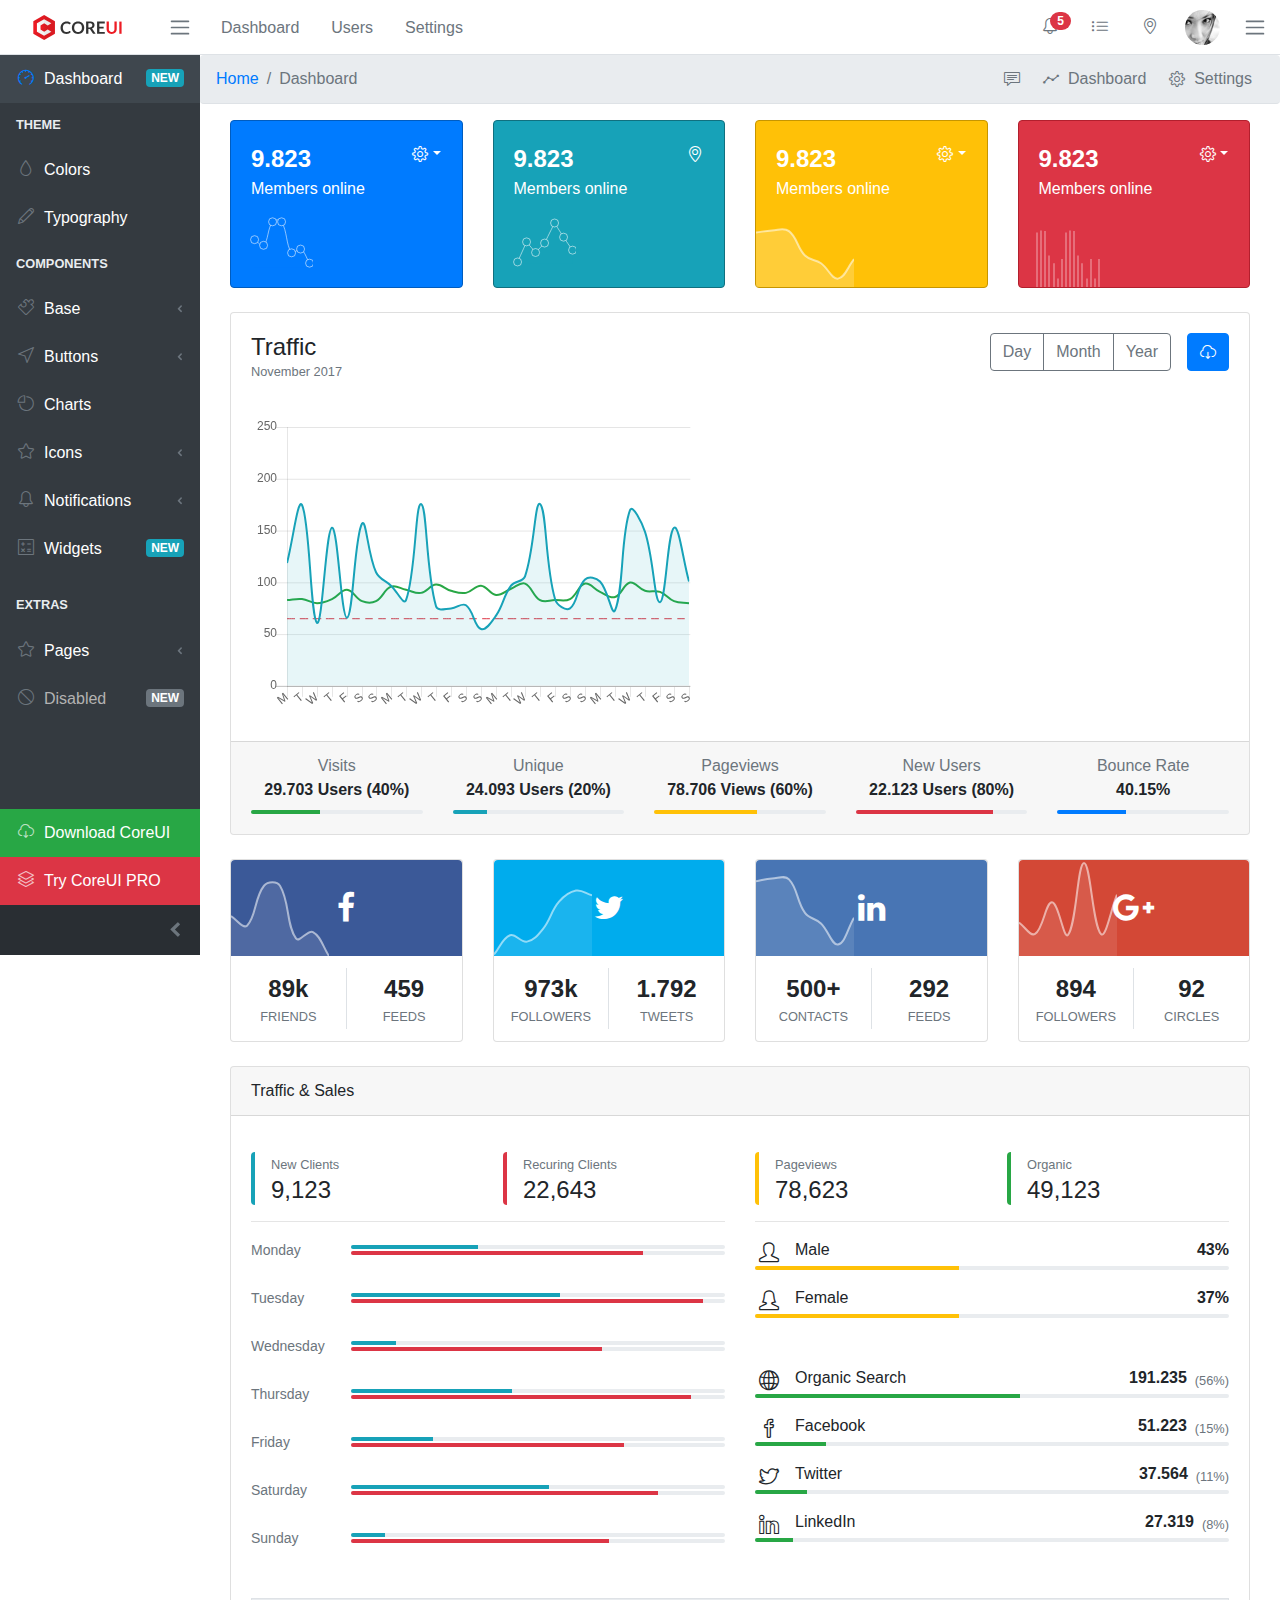
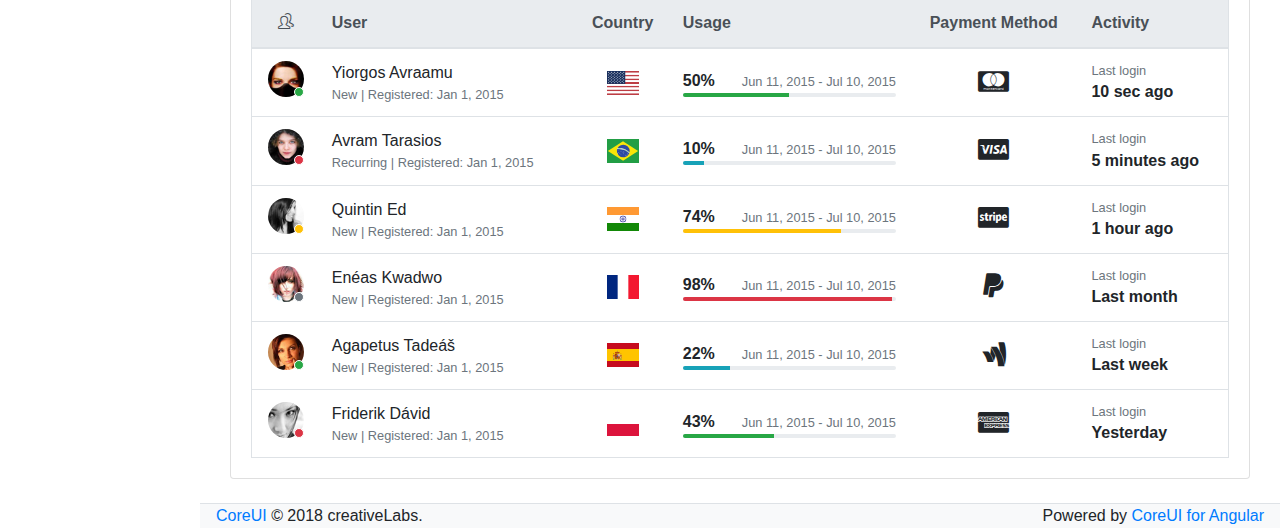
==== commit bc33e468: "Auto-generated commit" ====
--- a/index.html
+++ b/index.html
@@ -67,6 +67,6 @@
 
     Loading<span class="d">.</span><span class="d d-2">.</span><span class="d d-3">.</span>
   </app-root>
-<script type="text/javascript" src="runtime.027c62e1811555620ca5.js"></script><script type="text/javascript" src="polyfills.1d8e686b08e3e87b1069.js"></script><script type="text/javascript" src="main.9ea49231db9e7cfaa149.js"></script></body>
+<script type="text/javascript" src="runtime.255a082407bb4ae9dd10.js"></script><script type="text/javascript" src="polyfills.1d8e686b08e3e87b1069.js"></script><script type="text/javascript" src="main.6b1363ec8eb4e5288870.js"></script></body>
 
 </html>